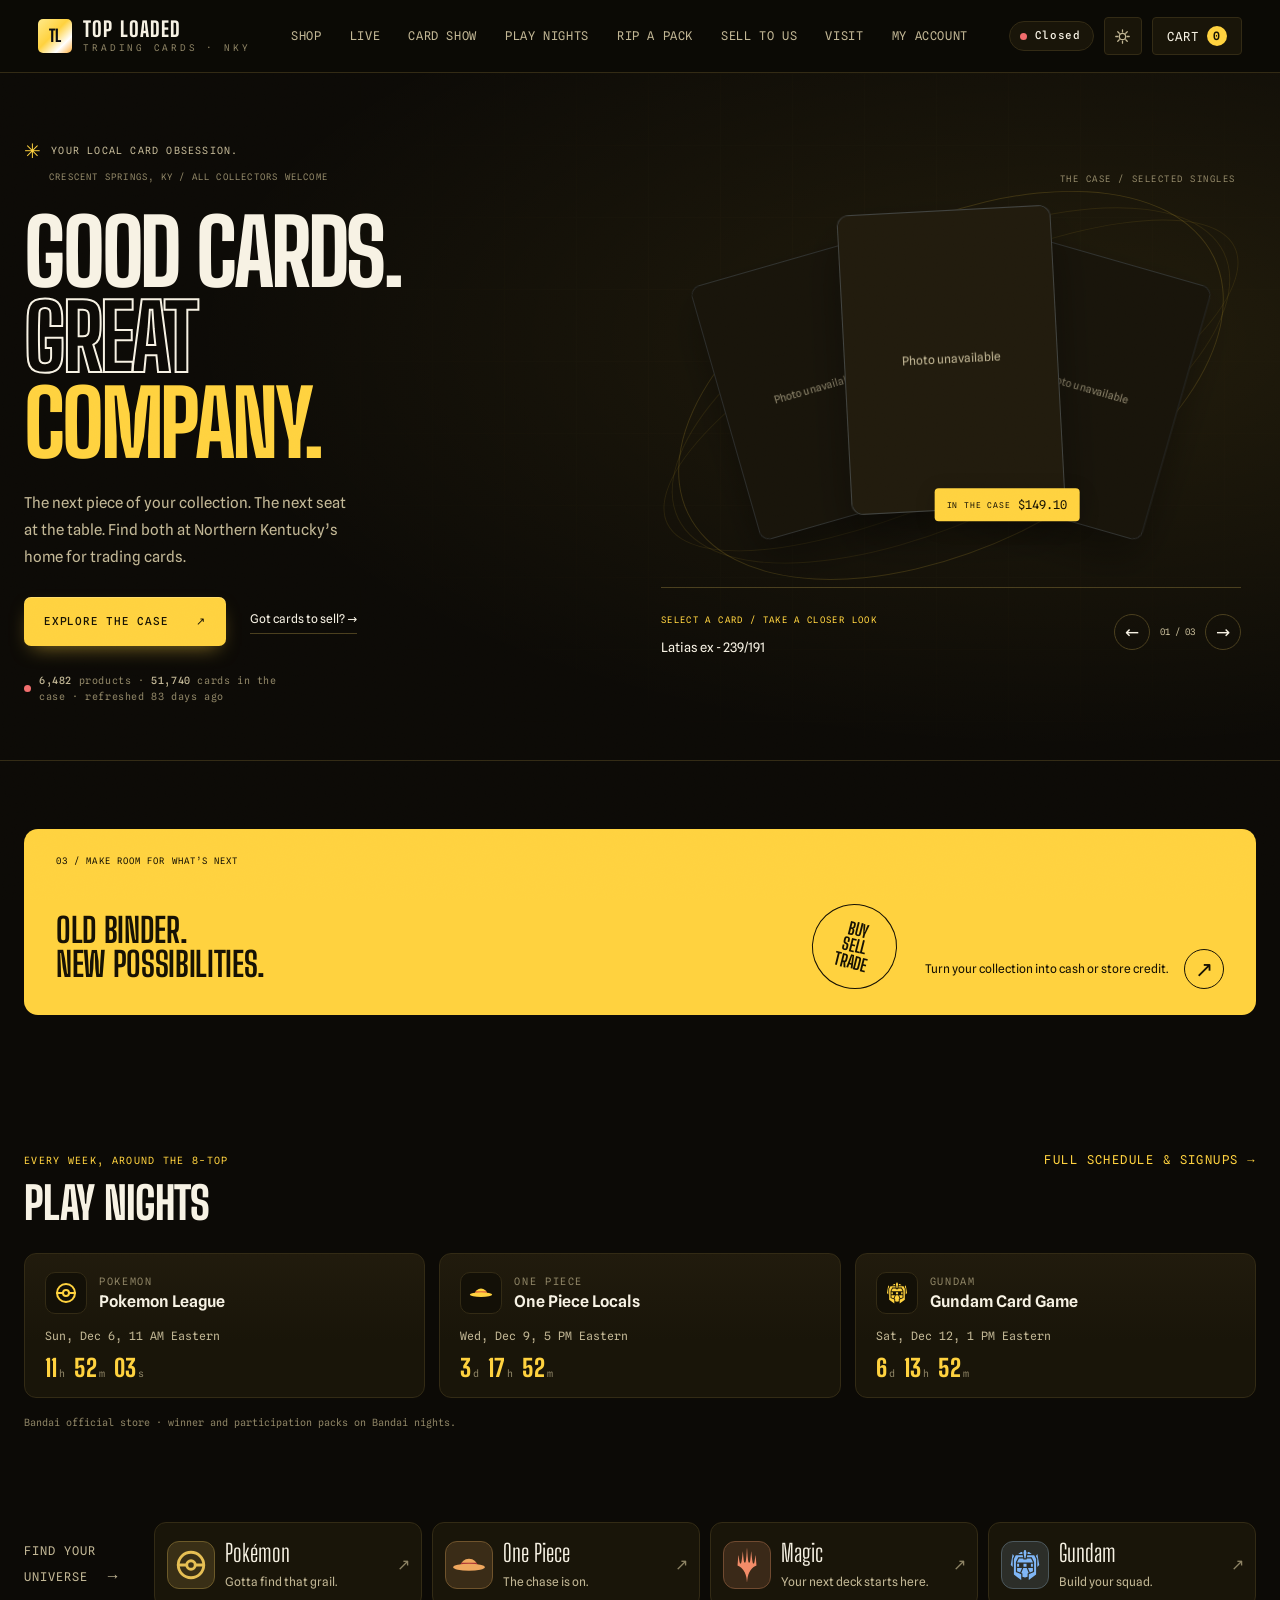
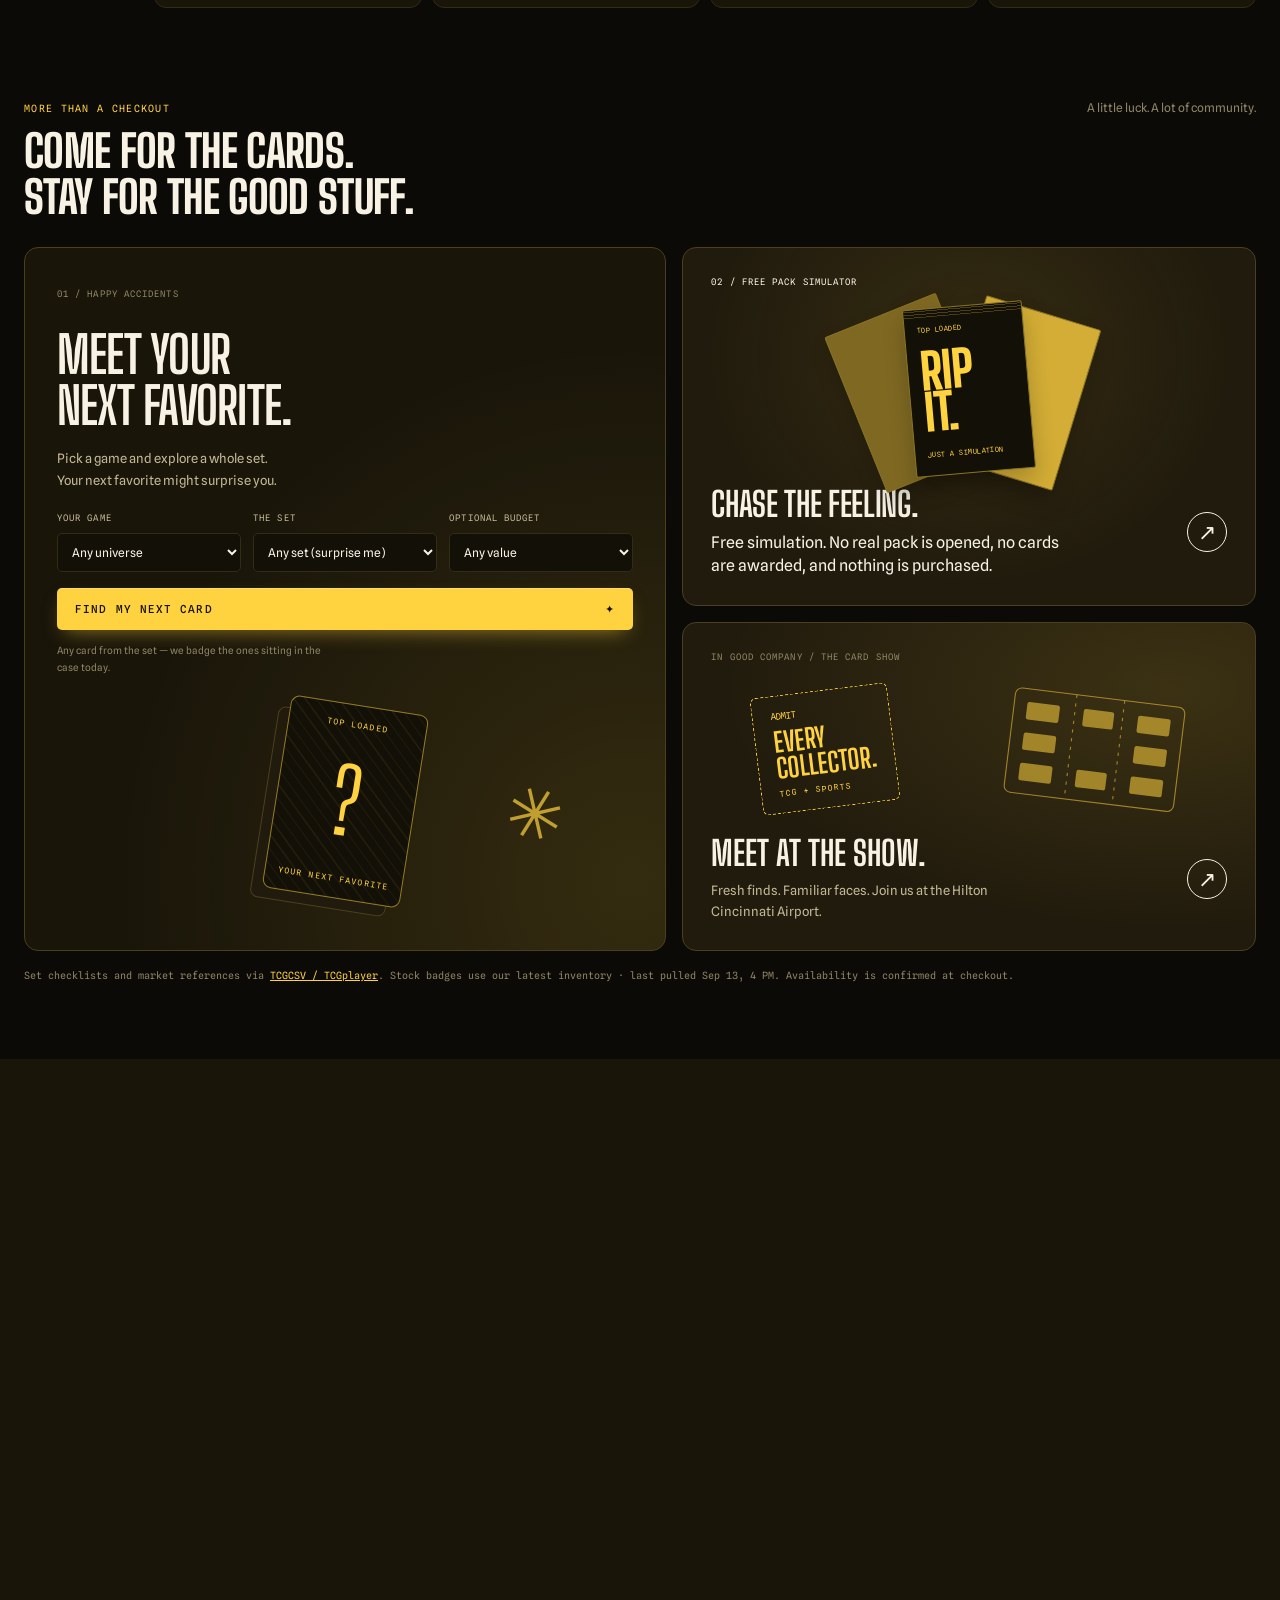
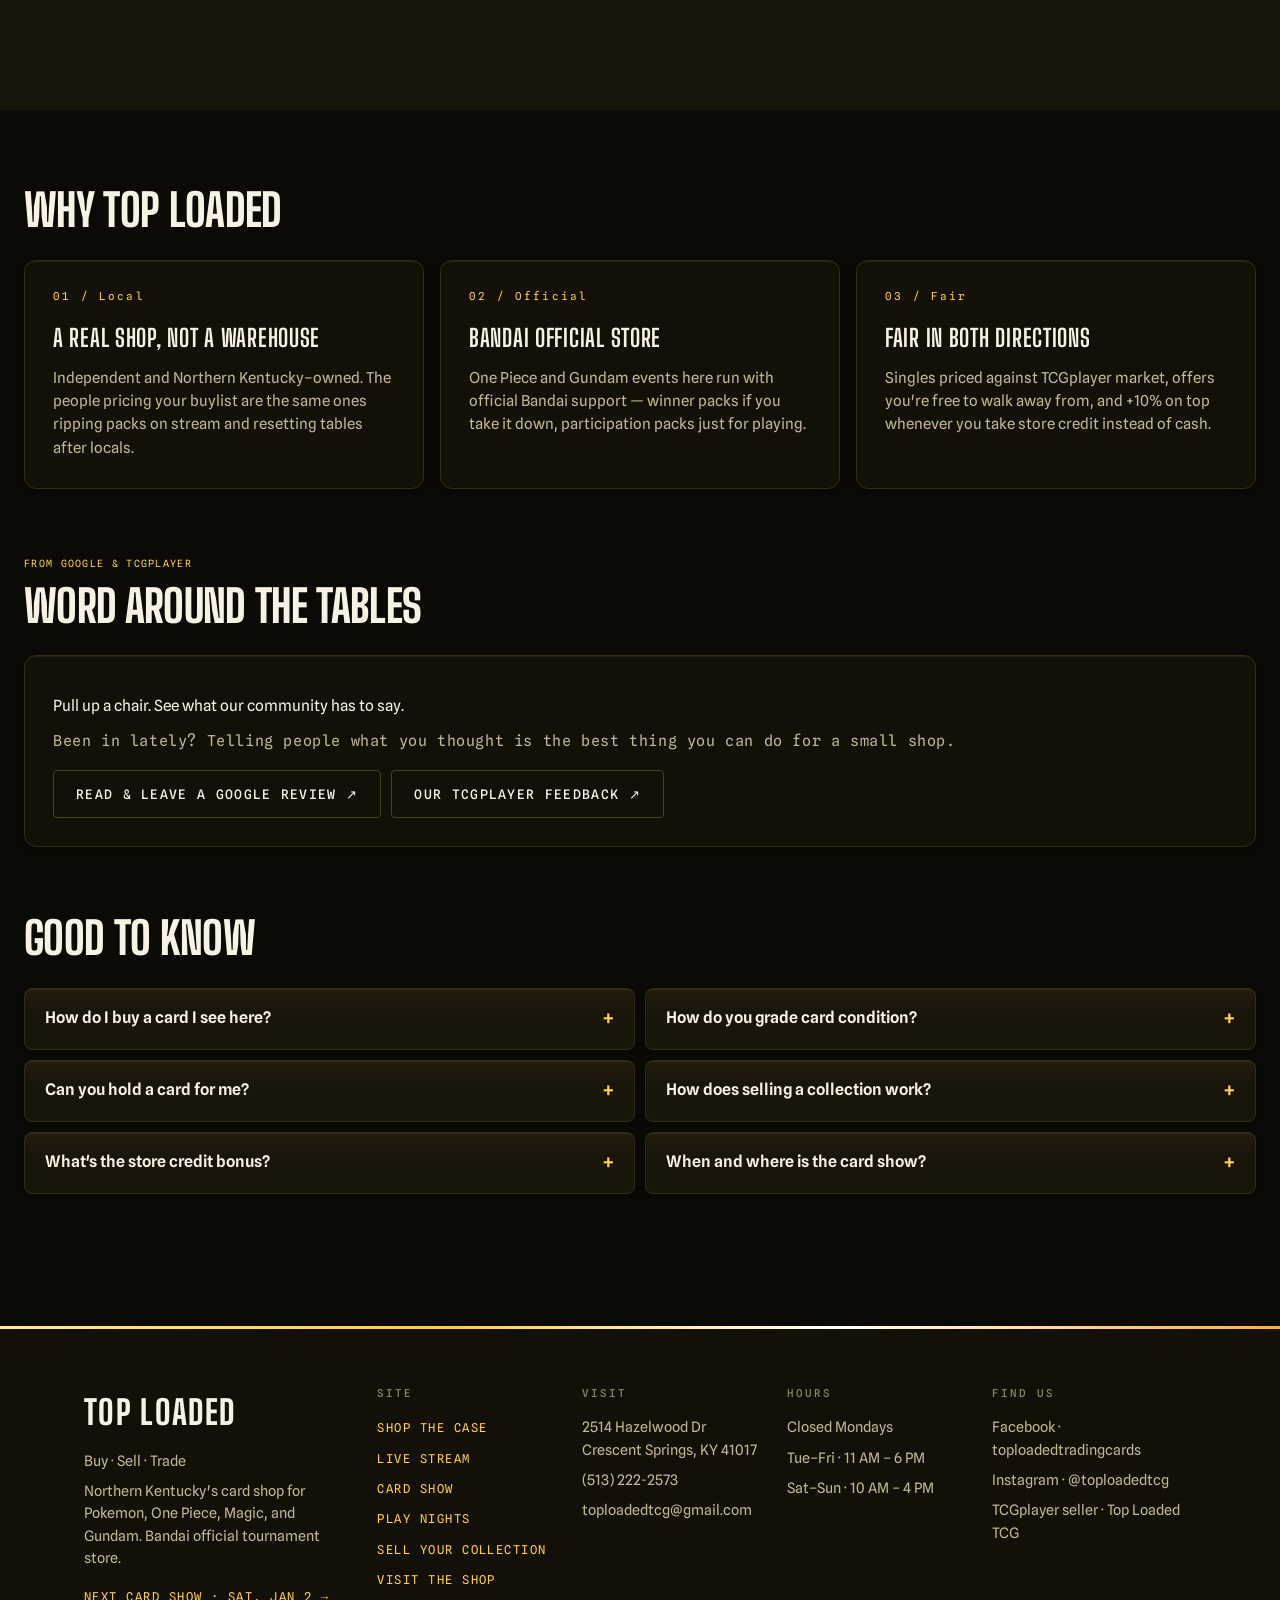
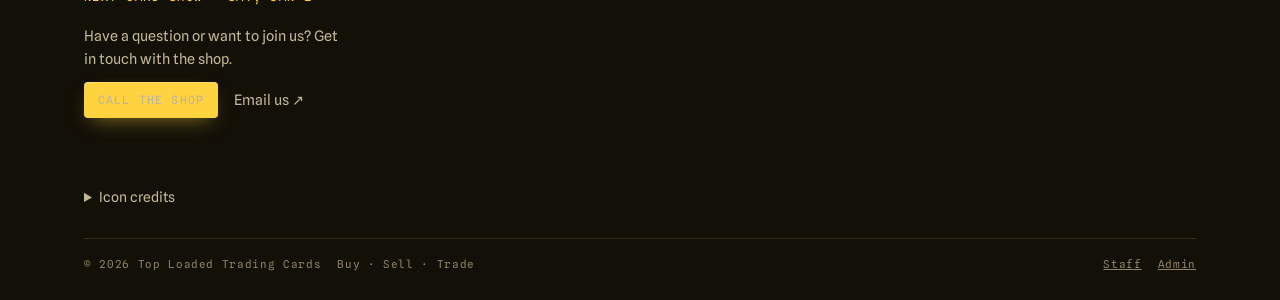
==== index.html @ aa85a03d "Confirm October show, restore Marketfloor tables and add secure buyout inquiries" ====
<!DOCTYPE html>
<html lang="en">
<head>
<title>Top Loaded Trading Cards</title>
<meta charset="utf-8">
<meta name="viewport" content="width=device-width, initial-scale=1">
<!-- Render a public deep link directly, before the bottom-of-page app script loads. -->
<script>(function(){var v=(location.hash.match(/^#\/(shop|live|show|events|buylist|visit|rip|account)(?:\?|$)/)||[])[1];if(v)document.documentElement.setAttribute("data-boot-view",v)})()</script>
<meta name="description" content="Top Loaded Trading Cards — Northern Kentucky's card shop for Pokemon, One Piece, Magic, and Gundam in Crescent Springs, KY. Buy, sell, and trade singles and sealed. Weekly play nights, card-show-style live streams, and a monthly card show at the Hilton on Turfway Rd.">
<meta property="og:type" content="website">
<meta property="og:site_name" content="Top Loaded Trading Cards">
<meta property="og:title" content="Top Loaded Trading Cards — Buy. Sell. Trade.">
<meta property="og:description" content="Pokemon, One Piece, Magic, and Gundam singles and sealed in Crescent Springs, KY. We buy collections — cash on the spot or store credit +10%. Play nights weekly, card show monthly at the Hilton on Turfway Rd, Florence.">
<meta property="og:image" content="https://artofjammin.github.io/TopLoaded/og-image.png">
<meta property="og:url" content="https://artofjammin.github.io/TopLoaded/">
<meta name="twitter:card" content="summary_large_image">
<link rel="icon" type="image/png" href="favicon.png">
<!-- Public runtime API connection may also be supplied by api-config.json. -->
<meta name="tl-api" content="">
<meta name="tl-site-mode" content="production">
<meta name="tl-storage-prefix" content="toploaded-production-">
<meta name="theme-color" media="(prefers-color-scheme: light)" content="#EFF1F4">
<meta name="theme-color" content="#0C0A06">
<script>(function(){var p=document.querySelector('meta[name="tl-storage-prefix"]');window.TL_STORAGE_PREFIX=p?p.content:"tl-";var t="tl";try{var s=localStorage.getItem(window.TL_STORAGE_PREFIX+"theme");if(s==="light"||s==="dark"||s==="tl")t=s}catch(e){}document.documentElement.setAttribute("data-theme",t)})()</script>
<link rel="canonical" href="https://artofjammin.github.io/TopLoaded/">
<link rel="preconnect" href="https://fonts.googleapis.com">
<link rel="preconnect" href="https://fonts.gstatic.com" crossorigin>
<link rel="preconnect" href="https://tcgplayer-cdn.tcgplayer.com">
<link rel="preconnect" href="https://product-images.tcgplayer.com">
<link rel="stylesheet" href="https://fonts.googleapis.com/css2?family=Big+Shoulders+Display:wght@600;700;800&family=Spline+Sans:wght@400;500;600&family=Spline+Sans+Mono:wght@400;500&display=swap">
<script type="application/ld+json">{"@context":"https://schema.org","@type":"Store","name":"Top Loaded Trading Cards","url":"https://artofjammin.github.io/TopLoaded/","telephone":"+15132222573","email":"toploadedtcg@gmail.com","image":"https://artofjammin.github.io/TopLoaded/og-image.png","address":{"@type":"PostalAddress","streetAddress":"2514 Hazelwood Dr","addressLocality":"Crescent Springs","addressRegion":"KY","postalCode":"41017","addressCountry":"US"},"openingHoursSpecification":[{"@type":"OpeningHoursSpecification","dayOfWeek":"Tuesday","opens":"11:00","closes":"18:00"},{"@type":"OpeningHoursSpecification","dayOfWeek":"Wednesday","opens":"11:00","closes":"18:00"},{"@type":"OpeningHoursSpecification","dayOfWeek":"Thursday","opens":"11:00","closes":"18:00"},{"@type":"OpeningHoursSpecification","dayOfWeek":"Friday","opens":"11:00","closes":"18:00"},{"@type":"OpeningHoursSpecification","dayOfWeek":"Saturday","opens":"10:00","closes":"16:00"},{"@type":"OpeningHoursSpecification","dayOfWeek":"Sunday","opens":"10:00","closes":"16:00"}],"sameAs":["https://www.facebook.com/toploadedtradingcards","https://www.instagram.com/toploadedtcg","https://www.tcgplayer.com/sellers/Top-Loaded-TCG/5c356cdf"],"priceRange":"$"}</script>
<style>
/* ============ TOKENS -- dark-first (matte sleeve black), light = grading-slab acrylic ============ */
:root{
  --show-sun:none; --show-moon:none; --show-tl:block; --logo-dark:block; --logo-light:none;
  --bg:#0C0E12; --bg2:#11141A; --surface:#161A22; --surface2:#1C212B;
  --line:#262C38; --line2:#333B4A;
  --ink:#EEF0F4; --ink2:#A6ADBB; --ink3:#8A93A4;
  --accent:#57D9C4; --accent-ink:#08110F; --accent-dim:#2E7A6E;
  --good:#5BD98A; --warn:#E8B44D; --crit:#F26D6D;
  --good-bg:rgba(91,217,138,.12); --warn-bg:rgba(232,180,77,.12); --crit-bg:rgba(242,109,109,.12);
  --foilA:#6EE7F0; --foilB:#9D8CFF; --foilC:#F49AC1; --foilD:#F5D06F;
  --slab:#12151B; --slab-line:#2A3140;
  --pk:#F5C542; --op:#E0563E; --mtg:#C08A3E;
  --shadow:0 18px 50px rgba(0,0,0,.5);
  --top-light:rgba(255,255,255,.06); --edge-shadow:0 2px 8px rgba(0,0,0,.32);
  --grain:.05;
  --disp:'Big Shoulders Display','Big Shoulders',Impact,'Arial Narrow',sans-serif;
  --body:'Spline Sans','Segoe UI',system-ui,sans-serif;
  --mono:'Spline Sans Mono','Cascadia Code',Consolas,monospace;
}
@media (prefers-color-scheme: light){
  :root:not([data-theme="dark"]){
    --show-sun:none; --show-moon:block; --show-tl:none; --logo-dark:none; --logo-light:block;
    --bg:#EFF1F4; --bg2:#F6F7FA; --surface:#FFFFFF; --surface2:#F1F3F6;
    --line:#DBDFE6; --line2:#C6CCD6;
    --ink:#15181E; --ink2:#4E5563; --ink3:#616B7A;
    --accent:#097366; --accent-ink:#FFFFFF; --accent-dim:#7FB8AF;
    --good:#15773F; --warn:#865B0E; --crit:#B8302E;
    --good-bg:rgba(30,155,84,.1); --warn-bg:rgba(169,118,27,.12); --crit-bg:rgba(198,64,62,.1);
    --shadow:0 16px 40px rgba(21,24,30,.14);
    --foilA:#0B8AA0; --foilB:#6650DC; --foilC:#BE3D77; --foilD:#A8790C;
    --top-light:rgba(255,255,255,.9); --edge-shadow:0 1px 3px rgba(21,24,30,.08);
    --grain:.025;
  }
}
:root[data-theme="light"]{
  --show-sun:none; --show-moon:block; --show-tl:none; --logo-dark:none; --logo-light:block;
  --bg:#EFF1F4; --bg2:#F6F7FA; --surface:#FFFFFF; --surface2:#F1F3F6;
  --line:#DBDFE6; --line2:#C6CCD6;
  --ink:#15181E; --ink2:#4E5563; --ink3:#616B7A;
  --accent:#097366; --accent-ink:#FFFFFF; --accent-dim:#7FB8AF;
  --good:#15773F; --warn:#865B0E; --crit:#B8302E;
  --good-bg:rgba(30,155,84,.1); --warn-bg:rgba(169,118,27,.12); --crit-bg:rgba(198,64,62,.1);
  --shadow:0 16px 40px rgba(21,24,30,.14);
  --foilA:#0B8AA0; --foilB:#6650DC; --foilC:#BE3D77; --foilD:#A8790C;
  --top-light:rgba(255,255,255,.9); --edge-shadow:0 1px 3px rgba(21,24,30,.08);
  --grain:.025;
}
/* Top Loaded house theme: graffiti yellow on warm black, from the shop logo.
   Defines every token the light media block does, so it fully overrides it. */
:root[data-theme="tl"]{
  --show-sun:block; --show-moon:none; --show-tl:none; --logo-dark:block; --logo-light:none;
  --bg:#0C0A06; --bg2:#131007; --surface:#191509; --surface2:#211B0D;
  --line:#332B15; --line2:#4A3F1E;
  --ink:#F7F2E4; --ink2:#C2B795; --ink3:#8E8465;
  --accent:#FFD23F; --accent-ink:#171204; --accent-dim:#8A7524;
  --good:#5BD98A; --warn:#E8B44D; --crit:#F26D6D;
  --good-bg:rgba(91,217,138,.12); --warn-bg:rgba(232,180,77,.12); --crit-bg:rgba(242,109,109,.12);
  --shadow:0 18px 50px rgba(0,0,0,.55);
  --foilA:#FFE98A; --foilB:#FFD23F; --foilC:#FFFFFF; --foilD:#FFB03A;
  --slab:#14100A; --slab-line:#332B15;
  --top-light:rgba(255,255,255,.07); --edge-shadow:0 2px 8px rgba(0,0,0,.4);
  --grain:.06;
}

/* ============ BASE ============ */
*{box-sizing:border-box}
html,body{margin:0;padding:0}
body{
  background:var(--bg); color:var(--ink);
  font-family:var(--body); font-size:16px; line-height:1.55;
  -webkit-font-smoothing:antialiased; overflow-x:hidden;
}
body::after{
  content:""; position:fixed; inset:0; z-index:1; pointer-events:none;
  opacity:var(--grain); mix-blend-mode:overlay;
  background-image:url("data:image/svg+xml,%3Csvg xmlns='http://www.w3.org/2000/svg' width='160' height='160'%3E%3Cfilter id='n'%3E%3CfeTurbulence type='fractalNoise' baseFrequency='0.9' numOctaves='2' stitchTiles='stitch'/%3E%3C/filter%3E%3Crect width='160' height='160' filter='url(%23n)'/%3E%3C/svg%3E");
  background-size:160px 160px;
}
h1,h2,h3{margin:0; text-wrap:balance}
p{margin:0}
a{color:var(--accent)}
button{font-family:inherit; color:inherit; cursor:pointer}
:focus-visible{outline:2px solid var(--accent); outline-offset:2px; border-radius:2px}
.wrap{max-width:1160px; margin:0 auto; padding:0 24px}
.mono{font-family:var(--mono)}
.eyebrow{
  font-family:var(--mono); font-size:.72rem; letter-spacing:.18em; text-transform:uppercase;
  color:var(--ink3);
  margin-bottom:20px;
}
.admin-bar .eyebrow{margin-bottom:0}
.demo-tag{
  font-family:var(--mono); font-size:.68rem; letter-spacing:.08em; text-transform:uppercase;
  color:var(--ink3); border:1px solid var(--line); border-radius:3px; padding:1px 5px;
  vertical-align:middle; white-space:nowrap;
}
.skip{
  position:absolute; left:-999px; top:8px; z-index:200; background:var(--accent); color:var(--accent-ink);
  padding:8px 14px; border-radius:4px; font-weight:600; text-decoration:none;
}
.skip:focus{left:8px}

/* ============ HEADER ============ */
.topbar{
  position:sticky; top:0; z-index:60; background:var(--bg);
  border-bottom:1px solid var(--line);
}
@supports ((backdrop-filter: blur(8px)) or (-webkit-backdrop-filter: blur(8px))){
  .topbar{
    background:color-mix(in srgb, var(--bg) 80%, transparent);
    -webkit-backdrop-filter:blur(14px) saturate(1.15);
    backdrop-filter:blur(14px) saturate(1.15);
  }
}
/* scrolled state: shadow fades in (opacity only), logo condenses a touch on desktop */
.topbar::after{
  content:""; position:absolute; inset:0; pointer-events:none; z-index:-1;
  box-shadow:0 10px 30px -18px rgba(0,0,0,.6); opacity:0; transition:opacity .25s ease;
}
html.scrolled .topbar::after{opacity:1}
.topbar .wrap{display:grid; grid-template-columns:auto minmax(0,1fr) auto; align-items:center; gap:clamp(16px,2vw,40px); width:94%; max-width:none; min-height:72px; margin:0 auto; padding:0}
.topbar-row{display:contents}
.header-actions{grid-column:3; grid-row:1; display:flex; align-items:center; gap:10px; flex-shrink:0}
.topbar .brand{grid-column:1; grid-row:1; flex-shrink:0}
.brand{
  display:flex; align-items:center; gap:11px; background:none; border:0; padding:0;
  color:inherit; text-decoration:none;
}
.brand-mark{
  width:34px; height:34px; flex:0 0 auto; border-radius:5px;
  background:linear-gradient(135deg,var(--foilA),var(--foilB) 45%,var(--foilC) 75%,var(--foilD));
  display:grid; place-items:center;
  font-family:var(--disp); font-weight:800; font-size:1.05rem; color:#0C0E12; letter-spacing:.02em;
}
.brand-name{
  font-family:var(--disp); font-weight:800; font-size:1.3rem; letter-spacing:.05em; text-transform:uppercase;
  line-height:1;
}
.brand-name small{display:block; font-family:var(--mono); font-weight:400; font-size:.58rem; letter-spacing:.3em; color:var(--ink3); margin-top:3px}
.mainnav{grid-column:2; grid-row:1; display:flex; align-items:center; justify-content:space-evenly; gap:4px; min-width:0; margin:0; flex-wrap:nowrap}
/* nav items are real links (#/shop …): the router intercepts plain clicks, modified clicks open a new tab */
.mainnav a{
  display:inline-flex; align-items:center; text-decoration:none;
  background:none; border:1px solid transparent; min-height:44px; padding:8px; border-radius:6px; white-space:nowrap;
  font-family:var(--mono); font-size:.75rem; letter-spacing:.05em; text-transform:uppercase; color:var(--ink2);
  transition:transform .12s ease, background .15s ease, color .15s ease, border-color .15s ease;
}
.mainnav a:hover{color:var(--ink); background:var(--surface)}
.mainnav a:active{transform:scale(.94)}
.mainnav [aria-current]{color:var(--accent); background:var(--surface); border-color:var(--line)}
.menu-toggle{display:none; align-items:center; justify-content:center; gap:8px; min-height:44px; padding:0 12px; border:1px solid var(--line); background:var(--surface); border-radius:6px; color:var(--ink); font:11px var(--mono); text-transform:uppercase}
.menu-toggle path{stroke:currentColor; stroke-width:1.6; stroke-linecap:round; transform-origin:center; transition:transform .18s ease,opacity .18s ease}
.menu-toggle[aria-expanded="true"] .menu-line-top{transform:translateY(5px) rotate(45deg); transform-origin:10px 5px}
.menu-toggle[aria-expanded="true"] .menu-line-mid{opacity:0}
.menu-toggle[aria-expanded="true"] .menu-line-bottom{transform:translateY(-5px) rotate(-45deg); transform-origin:10px 15px}
/* one logo <img>; src chosen by theme (00-header.html bootstrap + 15-ticker.js swap) */
.brand-logo{height:50px; width:auto; display:none; transform-origin:left center; transition:transform .25s ease}
html:not(.no-logo) .brand-logo{display:block}
html:not(.no-logo) .brand .brand-mark{display:none}
html:not(.no-logo) .brand .brand-name{display:none}
.foot-logo{height:62px; width:auto; display:none; margin-bottom:10px}
html:not(.no-logo) .foot-logo{display:block}
html:not(.no-logo) .foot-logo.logo-d{display:var(--logo-dark)}
html:not(.no-logo) .foot-logo.logo-l{display:var(--logo-light)}
html:not(.no-logo) .foot-brand{display:none}
@media (max-width:1480px){
  .open-pill .open-sub{display:none}
}

/* live nav dot: static when the shop is not on air, pulses only under html.is-live */
.mainnav .live-dot,.hero-ctas .live-dot{
  animation:none; background:var(--ink3); opacity:.55; width:6px; height:6px;
  transition:background .2s ease, opacity .2s ease;
}
.hero-ctas .live-dot{margin:0 8px 0 0; vertical-align:1px}
html.is-live .mainnav .live-dot,html.is-live .hero-ctas .live-dot{
  background:var(--crit); opacity:1; animation:livepulse 1.6s ease-in-out infinite;
}

/* open / closed status pill */
.open-pill{
  display:inline-flex; align-items:center; gap:8px; flex:0 0 auto;
  padding:6px 12px 6px 10px; min-height:30px; border:1px solid var(--line); border-radius:99px; background:var(--surface);
  font-family:var(--mono); font-size:.68rem; letter-spacing:.06em; color:var(--ink2); white-space:nowrap;
  font-variant-numeric:tabular-nums;
}
.open-pill[hidden]{display:none}
.open-pill b{font-weight:500; color:var(--ink)}
.open-pill .dot{position:relative; width:7px; height:7px}
.open-pill.is-open .dot{background:var(--good)}
.open-pill.is-soon .dot{background:var(--warn)}
.open-pill.is-closed .dot{background:var(--crit)}
.open-pill.is-open .dot::after{
  content:""; position:absolute; inset:-3px; border-radius:50%; border:2px solid var(--good);
  animation:breathe 2.4s ease-in-out infinite;
}
@keyframes breathe{from{transform:scale(.6); opacity:.9}to{transform:scale(1.9); opacity:0}}

.theme-btn{
  width:38px; height:38px; flex:0 0 auto; display:grid; place-items:center;
  background:var(--surface); border:1px solid var(--line); border-radius:4px; color:var(--ink2);
  transition:border-color .15s ease, color .15s ease;
}
.theme-btn:hover{border-color:var(--accent); color:var(--accent)}
.theme-btn .ic-sun{display:var(--show-sun)}
.theme-btn .ic-moon{display:var(--show-moon)}
.theme-btn .ic-tl{
  display:var(--show-tl);
  font-family:var(--disp); font-weight:800; font-size:.82rem; letter-spacing:.02em; line-height:1;
  background:linear-gradient(120deg,var(--foilA),var(--foilB),var(--foilC),var(--foilD));
  -webkit-background-clip:text; background-clip:text; color:transparent;
}
.cart-btn{
  display:flex; align-items:center; gap:8px;
  background:var(--surface); border:1px solid var(--line); border-radius:4px; padding:8px 14px;
  font-family:var(--mono); font-size:.78rem; letter-spacing:.08em; text-transform:uppercase; color:var(--ink);
}
.cart-btn:hover{border-color:var(--accent)}
.cart-count{
  min-width:20px; height:20px; padding:0 5px; border-radius:10px; display:grid; place-items:center;
  background:var(--accent); color:var(--accent-ink); font-weight:600; font-size:.72rem;
}
.scroll-sentinel{position:absolute; top:0; left:0; width:1px; height:1px; pointer-events:none}
main{position:relative}
main:focus{outline:none}

/* Collapse before the seven links can wrap. The disclosure is not a modal: Tab can leave it. */
@media (max-width:1180px){
  .topbar{background:var(--bg); -webkit-backdrop-filter:none; backdrop-filter:none}
  .topbar .wrap{grid-template-columns:auto 1fr; min-height:64px; gap:12px}
  .header-actions{grid-column:2; justify-self:end}
  .menu-toggle{display:inline-flex}
  .mainnav{display:none; position:absolute; top:100%; left:0; right:0; padding:16px 3%; background:var(--bg); border-bottom:1px solid var(--line2); box-shadow:0 18px 28px #0003; max-height:calc(100dvh - 80px); overflow-y:auto; overscroll-behavior:contain}
  .topbar.nav-open .mainnav{display:grid; grid-template-columns:repeat(2,minmax(0,1fr)); gap:8px}
  .mainnav a{padding:12px 16px; min-height:48px; border-color:var(--line)}
  .brand-logo{height:42px}
}
@media (max-width:600px){
  .header-actions{gap:8px}
  .header-actions .open-pill{display:none}
  .brand-logo{height:38px}
  .theme-btn{width:44px; height:44px}
  .cart-btn{padding:8px 10px; min-height:44px}
  .menu-toggle{width:44px; padding:0}
  .menu-toggle span{display:none}
  .topbar.nav-open .mainnav{grid-template-columns:1fr}
}
@media (max-width:360px){.header-actions{gap:5px}.brand-logo{height:34px}.cart-btn{padding:8px}}
@media (pointer:coarse){
  .theme-btn{width:44px; height:44px}
  .cart-btn{min-height:44px}
}
@media (prefers-reduced-motion: reduce){
  .open-pill.is-open .dot::after{animation:none; display:none}
  html.is-live .mainnav .live-dot,html.is-live .hero-ctas .live-dot{animation:none}
  .brand-logo,.topbar::after,.mainnav,.mainnav a,.menu-toggle path{transition:none}
  .mainnav a:active{transform:none}
  html.scrolled .brand-logo{transform:none}
}

/* ============ VIEWS ============ */
.view{display:none}
.view.active{display:block}
html[data-boot-view] .view.active{display:none}
html[data-boot-view="shop"] #view-shop,html[data-boot-view="live"] #view-live,
html[data-boot-view="show"] #view-show,html[data-boot-view="events"] #view-events,
html[data-boot-view="buylist"] #view-buylist,html[data-boot-view="visit"] #view-visit,
html[data-boot-view="rip"] #view-rip,html[data-boot-view="account"] #view-account{display:block}
@keyframes viewIn{from{opacity:0; transform:translateY(12px)}to{opacity:1; transform:none}}
/* fill:backwards, not both — a filled transform (even an identity matrix) makes the
   section a containing block and a stacking context for position:fixed children */
.view.active.route-enter{animation:viewIn .32s cubic-bezier(.2,.7,.2,1) backwards}
.view-head{padding:56px 0 28px}
.view-head h1{
  font-family:var(--disp); font-weight:800; text-transform:uppercase; letter-spacing:.02em;
  font-size:clamp(2.4rem,5.5vw,3.6rem); line-height:.95;
}
.view-head .lede{color:var(--ink2); max-width:56ch; margin-top:14px}
.view-head .eyebrow{display:inline-flex; align-items:center; gap:10px}
.view-head .eyebrow::before{
  content:""; width:26px; height:2px; flex:0 0 auto; border-radius:1px;
  background:linear-gradient(90deg, var(--foilA), var(--foilB), var(--foilC), var(--foilD));
}
/* Animate only the content, not two overlapping copies of the sticky navigation.
   Fallback entry is explicitly assigned by the router; removing html.vt must never restart it. */
#main{view-transition-name:page}
::view-transition-old(root),::view-transition-new(root){animation:none}
::view-transition-old(page){animation:vtOut .18s ease both}
::view-transition-new(page){animation:vtIn .3s cubic-bezier(.2,.7,.2,1) both}
@keyframes vtOut{to{opacity:0; transform:translateY(-6px)}}
@keyframes vtIn{from{opacity:0; transform:translateY(10px)}}

/* ============ HERO ============ */
.hero{position:relative; overflow:hidden; background:var(--bg)}
@keyframes aurora{
  0%,100%{transform:translate3d(-2%,-1.5%,0) rotate(0deg)}
  50%{transform:translate3d(2%,2%,0) rotate(3deg)}
}
.hero::before{
  content:""; position:absolute; inset:-20% -10%; pointer-events:none;
  background:
    radial-gradient(42% 55% at 72% 38%, color-mix(in srgb, var(--foilB) 13%, transparent), transparent 70%),
    radial-gradient(34% 46% at 84% 74%, color-mix(in srgb, var(--foilA) 11%, transparent), transparent 70%),
    radial-gradient(30% 40% at 10% 84%, color-mix(in srgb, var(--foilC) 7%, transparent), transparent 70%);
  animation:aurora 30s ease-in-out infinite;
  /* scroll parallax: 20-hero.js writes --py on .hero while the hero is on screen */
  translate:0 var(--py, 0px);
}
/* aurora only burns compositor time while it is actually visible */
.hero.aurora-off::before,html.page-hidden .hero::before{animation-play-state:paused}
.hero::after{
  content:""; position:absolute; inset:0; pointer-events:none; opacity:.5;
  background:
    linear-gradient(var(--line) 1px, transparent 1px),
    linear-gradient(90deg, var(--line) 1px, transparent 1px);
  background-size:56px 56px;
  -webkit-mask-image:radial-gradient(70% 90% at 70% 40%, rgba(0,0,0,.5), transparent 75%);
  mask-image:radial-gradient(70% 90% at 70% 40%, rgba(0,0,0,.5), transparent 75%);
}
.hero .wrap{
  position:relative; z-index:1;
  display:grid; grid-template-columns:minmax(0,1.15fr) minmax(0,.85fr);
  gap:40px; align-items:center; padding-top:64px; padding-bottom:72px; min-height:70vh;
}
.hero h1{
  font-family:var(--disp); font-weight:800; text-transform:uppercase;
  font-size:clamp(3.4rem,11vw,8.2rem); line-height:.86; letter-spacing:.01em;
}
.hero h1 span{display:block}
.hero h1 .w i{display:inline-block; font-style:normal}
.foil-text{
  background:linear-gradient(100deg,var(--foilA) 5%,var(--foilB) 35%,var(--foilC) 62%,var(--foilD) 92%);
  -webkit-background-clip:text; background-clip:text; color:transparent;
}
@supports (-webkit-text-stroke: 1px black){
  .hero h1 span:nth-child(2){
    color:transparent;
    -webkit-text-stroke:2px var(--ink);
  }
}
.hero .sub{color:var(--ink2); max-width:44ch; margin-top:22px; font-size:1.06rem}
.hero-ctas{display:flex; gap:12px; margin-top:28px; flex-wrap:wrap}
.btn{
  border:0; border-radius:4px; padding:13px 22px;
  background:var(--accent); color:var(--accent-ink);
  font-family:var(--mono); font-size:.82rem; font-weight:500; letter-spacing:.1em; text-transform:uppercase;
  transition:transform .15s ease, filter .15s ease;
}
.btn:hover{filter:brightness(1.08); transform:translateY(-1px)}
.btn-ghost{
  background:transparent; color:var(--ink); border:1px solid var(--line2);
}
/* the same class on a real link (hero CTAs are <a href="#/…" data-go>) */
a.btn{display:inline-flex; align-items:center; justify-content:center; text-decoration:none}
.btn-ghost:hover{border-color:var(--accent); color:var(--accent); filter:none}
.btn{
  box-shadow:inset 0 1px 0 rgba(255,255,255,.22),
             0 8px 20px -8px color-mix(in srgb, var(--accent) 55%, transparent);
}
.btn-ghost{box-shadow:none}
.chip[aria-pressed="true"]{box-shadow:0 4px 12px -4px color-mix(in srgb, var(--accent) 45%, transparent)}
.add:hover:not(:disabled){box-shadow:0 6px 16px -6px color-mix(in srgb, var(--accent) 50%, transparent)}
.sync-pill{
  display:inline-flex; align-items:center; gap:8px; margin-top:30px; max-width:100%;
  font-family:var(--mono); font-size:.72rem; letter-spacing:.06em; color:var(--ink3);
  border:1px solid var(--line); border-radius:99px; padding:6px 14px; background:var(--bg2);
  font-variant-numeric:tabular-nums;
}
.sync-pill b{color:var(--ink2); font-weight:500}
.sync-pill #heroInvTxt{white-space:normal}
.dot{width:7px; height:7px; border-radius:50%; background:var(--good); flex:0 0 auto}
.dot.warn{background:var(--warn)} .dot.crit{background:var(--crit)} .dot.idle{background:var(--ink3)}

/* hero card */
.stage{perspective:1100px; display:grid; place-items:center; min-height:420px; padding-bottom:56px; translate:0 var(--sy, 0px)}
.holo{
  width:min(300px,72vw); aspect-ratio:5/7; border-radius:14px; position:relative;
  transform-style:preserve-3d; transition:transform .2s ease-out;
  box-shadow:var(--shadow);
}
.holo-frame{
  position:absolute; inset:0; border-radius:14px; overflow:hidden;
  background:
    radial-gradient(120% 90% at 50% 30%, #232A38 0%, #12151B 60%, #0B0D11 100%);
  border:1px solid var(--slab-line);
  display:flex; flex-direction:column;
}
.holo-top{
  font-family:var(--disp); font-weight:800; text-transform:uppercase; letter-spacing:.14em;
  font-size:1.05rem; text-align:center; padding:18px 0 10px; color:#EEF0F4;
}
.holo-art{
  flex:1; margin:0 18px; border-radius:8px; position:relative; overflow:hidden;
  border:1px solid #2A3140;
  background:
    repeating-conic-gradient(from 0deg at 50% 58%,
      rgba(110,231,240,.16) 0deg 9deg, rgba(157,140,255,.13) 9deg 18deg,
      rgba(244,154,193,.12) 18deg 27deg, rgba(245,208,111,.14) 27deg 36deg),
    radial-gradient(75% 60% at 50% 58%, #1B2130 0%, #101319 70%);
}
.holo-art::after{
  content:"TL"; position:absolute; inset:0; display:grid; place-items:center;
  font-family:var(--disp); font-weight:800; font-size:4.6rem; letter-spacing:.02em;
  background:linear-gradient(120deg,var(--foilA),var(--foilB) 45%,var(--foilC) 70%,var(--foilD));
  -webkit-background-clip:text; background-clip:text; color:transparent;
}
.holo-bottom{
  font-family:var(--mono); font-size:.58rem; letter-spacing:.22em; text-transform:uppercase;
  text-align:center; padding:14px 0 16px; color:#737B8A;
}
/* sheen position comes from --shx/--shy set on .holo by TL.tilt (inherited) */
.holo .sheen{
  position:absolute; inset:0; border-radius:14px; pointer-events:none; mix-blend-mode:screen; opacity:.55;
  background:linear-gradient(115deg, transparent 30%, rgba(110,231,240,.28) 44%, rgba(244,154,193,.25) 52%, rgba(245,208,111,.22) 58%, transparent 72%);
  background-size:250% 250%; background-position:var(--shx,50%) var(--shy,50%);
}
.stage-caption{
  position:absolute; bottom:14px; left:50%; transform:translateX(-50%);
  font-family:var(--mono); font-size:.62rem; letter-spacing:.2em; text-transform:uppercase; color:var(--ink3);
  white-space:nowrap;
}

/* orchestrated load reveal */
@keyframes rise{from{opacity:0; transform:translateY(26px)}to{opacity:1; transform:none}}
@keyframes cardIn{from{opacity:0; transform:rotateY(-22deg) rotateX(6deg) scale(.94)}to{opacity:1; transform:none}}
.reveal>*{animation:rise .7s cubic-bezier(.2,.7,.2,1) both}
.reveal>*:nth-child(1){animation-delay:.05s}.reveal>*:nth-child(2){animation-delay:.14s}
.reveal>*:nth-child(3){animation-delay:.23s}.reveal>*:nth-child(4){animation-delay:.32s}
.reveal>*:nth-child(5){animation-delay:.41s}
.holo{animation:cardIn .9s .3s cubic-bezier(.2,.7,.2,1) backwards}

/* staggered letter reveal for BUY. SELL. (TRADE. arrives as one foil word) */
@keyframes letterIn{from{opacity:0; transform:translateY(.32em) rotate(3deg)}to{opacity:1; transform:none}}
.reveal .w i{animation:letterIn .55s cubic-bezier(.2,.7,.2,1) both; animation-delay:calc(.16s + var(--i,0) * .05s)}
.reveal .w:nth-child(2) i{animation-delay:calc(.36s + var(--i,0) * .05s)}
.reveal .w i:nth-child(1){--i:0}.reveal .w i:nth-child(2){--i:1}.reveal .w i:nth-child(3){--i:2}
.reveal .w i:nth-child(4){--i:3}.reveal .w i:nth-child(5){--i:4}.reveal .w i:nth-child(6){--i:5}
@keyframes wordIn{from{opacity:0; transform:translateY(.25em) scale(.98)}to{opacity:1; transform:none}}
.reveal h1 .foil-text{animation:wordIn .6s .58s cubic-bezier(.2,.7,.2,1) both, foilGlint 1.2s .7s ease-out both}

/* hero orchestration: foil glint, one-shot sheen pass, caption settle */
@keyframes foilGlint{
  0%{filter:brightness(.6) saturate(.7)}
  55%{filter:brightness(1.35) saturate(1.25)}
  100%{filter:brightness(1) saturate(1)}
}
@keyframes introSheen{
  0%{transform:translateX(-160%) skewX(-16deg); opacity:0}
  15%{opacity:1}
  100%{transform:translateX(340%) skewX(-16deg); opacity:0}
}
.holo-frame::after{
  content:""; position:absolute; top:-12%; bottom:-12%; left:0; width:38%;
  background:linear-gradient(102deg, transparent, rgba(110,231,240,.16) 30%, rgba(255,255,255,.3) 50%, rgba(244,154,193,.15) 68%, transparent);
  mix-blend-mode:screen; pointer-events:none; opacity:0;
  transform:translateX(-160%) skewX(-16deg);
  animation:introSheen 1.05s 1.2s cubic-bezier(.45,.1,.3,1) both;
}
@keyframes captionIn{from{opacity:0; transform:translate(-50%,8px)}to{opacity:1; transform:translate(-50%,0)}}
.stage-caption{animation:captionIn .5s 1.9s ease both}

/* the intro plays once per page load: 20-hero.js adds html.intro-done when it ends */
html.intro-done .reveal>*,html.intro-done .reveal .w i,html.intro-done .reveal h1 .foil-text,
html.intro-done .holo,html.intro-done .holo-frame::after,html.intro-done .stage-caption{animation:none}

@media (max-width:960px){
  .stage{translate:none}
}
@media (prefers-reduced-motion: reduce){
  .hero::before{animation:none; translate:none}
  .stage{translate:none}
  .reveal>*,.reveal .w i,.reveal h1 .foil-text,.holo,.holo-frame::after,.stage-caption{animation:none}
  .holo{transition:none}
}

/* ============ TICKER ============ */
.ticker{
  position:relative; display:flex; align-items:center;
  border-top:1px solid var(--line); border-bottom:1px solid var(--line);
  background:var(--bg2); overflow:hidden; white-space:nowrap; min-height:40px;
}
.ticker[hidden]{display:none}
.ticker-track{display:inline-flex; gap:0; flex:0 0 auto; animation:tick 40s linear infinite; will-change:transform}
.ticker:hover .ticker-track,.ticker:focus-within .ticker-track,.ticker.paused .ticker-track,
html.page-hidden .ticker-track{animation-play-state:paused}
.ticker-track span{
  display:inline-block; padding:10px 26px 10px 0;
  font-family:var(--mono); font-size:.72rem; letter-spacing:.14em; text-transform:uppercase; color:var(--ink2);
}
.ticker-track b{color:var(--accent); font-weight:500}
.ticker-track span::before{content:"\2726"; color:var(--ink3); font-size:.6rem; padding-right:24px}
@keyframes tick{from{transform:translateX(0)}to{transform:translateX(-50%)}}
.ticker-label{
  position:absolute; left:0; top:0; bottom:0; z-index:2;
  display:flex; align-items:center; gap:10px; padding:0 22px 0 24px;
  background:linear-gradient(90deg, var(--bg2) 82%, transparent);
  font-family:var(--mono); font-size:.64rem; letter-spacing:.22em; text-transform:uppercase; color:var(--accent);
  pointer-events:none;
}
.ticker-right{
  position:absolute; right:0; top:0; bottom:0; z-index:2;
  display:flex; align-items:center; gap:10px; padding:0 10px 0 40px;
  background:linear-gradient(270deg, var(--bg2) 60%, transparent);
}
.ticker-right .demo-tag{font-size:.58rem; letter-spacing:.06em}
.ticker-right .demo-tag[hidden]{display:none}
.ticker-pause{
  width:28px; height:28px; display:grid; place-items:center; padding:0;
  background:var(--surface); border:1px solid var(--line); border-radius:4px; color:var(--ink2);
  transition:border-color .15s ease, color .15s ease;
}
.ticker-pause:hover{border-color:var(--accent); color:var(--accent)}
.ticker-pause .ic-play{display:none}
.ticker-pause[aria-pressed="true"] .ic-pause{display:none}
.ticker-pause[aria-pressed="true"] .ic-play{display:block}
/* the visible track is aria-hidden; this list is what assistive tech reads */
.ticker-sr{
  position:absolute; width:1px; height:1px; margin:-1px; padding:0; overflow:hidden;
  clip:rect(0 0 0 0); clip-path:inset(50%); white-space:nowrap; border:0; list-style:none;
}
@media (max-width:640px){
  .ticker-label{padding:0 14px 0 16px; font-size:.58rem}
  .ticker-right{padding-left:28px}
  .ticker-right .demo-tag{display:none}
}
@media (pointer:coarse){
  .ticker-pause{width:36px; height:36px}
}
@media (prefers-reduced-motion: reduce){
  .ticker{overflow-x:auto; scrollbar-width:thin}
  .ticker-track{animation:none; transform:none; will-change:auto; padding-left:150px}
  .ticker-label{background:var(--bg2)}
  .ticker-pause{display:none}
}

/* ============ SECTIONS / CARDS ============ */
.section{padding:64px 0}
.section-head{display:flex; align-items:baseline; justify-content:space-between; gap:16px; margin-bottom:26px; flex-wrap:wrap}
.section-head h2{
  font-family:var(--disp); font-weight:800; text-transform:uppercase; letter-spacing:.02em;
  font-size:clamp(1.8rem,3.4vw,2.5rem); line-height:1;
}
.linklike{
  background:none; border:0; padding:0; color:var(--accent);
  font-family:var(--mono); font-size:.76rem; letter-spacing:.12em; text-transform:uppercase;
}
a.linklike{text-decoration:none}
.linklike:hover{text-decoration:underline}
.panel{background:var(--surface); border:1px solid var(--line); border-radius:8px; position:relative}
.tri{display:grid; grid-template-columns:repeat(3,1fr); gap:16px}
.tri .panel{padding:26px 24px}
.tri h3{font-family:var(--disp); font-weight:700; text-transform:uppercase; font-size:1.5rem; letter-spacing:.03em}
.tri p{color:var(--ink2); margin-top:10px; font-size:.94rem}
.tri .num{
  font-family:var(--mono); font-size:.68rem; letter-spacing:.2em; color:var(--accent); display:block; margin-bottom:14px;
}
.tri .quote{font-size:.96rem; color:var(--ink)}
.tri .quote-who{margin-top:12px}

/* FAQ */
.faq{display:grid; gap:10px; max-width:820px}
.faq details.panel{padding:16px 20px}
.faq summary{cursor:pointer; font-weight:600; list-style:none; display:flex; align-items:center; justify-content:space-between; gap:12px; min-height:28px}
.faq summary::-webkit-details-marker{display:none}
.faq summary::after{content:"+"; font-family:var(--mono); color:var(--accent); font-size:1.1rem; line-height:1; transition:transform .25s ease; flex:0 0 auto}
.faq details[open] summary::after{transform:rotate(45deg)}
.faq details p{color:var(--ink2); margin-top:10px; font-size:.94rem}

/* scroll-in reveals (class added by JS; no-JS and reduced-motion users see content immediately) */
.sr{opacity:0; transform:translateY(18px); transition:opacity .55s cubic-bezier(.2,.7,.2,1), transform .55s cubic-bezier(.2,.7,.2,1); transition-delay:var(--srd,0s)}
.sr.sr-in{opacity:1; transform:none}

/* ---- next up strip (two live countdowns under the ticker) ---- */
.nextup{border-bottom:1px solid var(--line); background:var(--bg)}
.nextup-list{list-style:none; margin:0; padding:0; display:grid; grid-template-columns:1fr 1fr}
.nextup-cell{min-width:0}
.nextup-cell + .nextup-cell{border-left:1px solid var(--line)}
.nextup-cell + .nextup-cell .nextup-btn{padding-left:28px}
.nextup-cell:first-child .nextup-btn{padding-right:28px}
.nextup-cell[hidden]{display:none}
.nextup-btn{
  width:100%; text-align:left; background:none; border:0; padding:18px 0; color:inherit; cursor:pointer; text-decoration:none;
  display:grid; grid-template-columns:minmax(0,1fr) auto; gap:2px 18px; align-items:center; border-radius:4px;
}
.nextup-btn:hover .nextup-name{color:var(--accent)}
.nextup-k{font-family:var(--mono); font-size:.62rem; letter-spacing:.18em; text-transform:uppercase; color:var(--accent)}
.nextup-name{
  font-family:var(--disp); font-weight:700; text-transform:uppercase; font-size:1.3rem; letter-spacing:.03em; line-height:1.05;
  overflow:hidden; text-overflow:ellipsis; white-space:nowrap; transition:color .15s ease;
}
/* date · time · venue may wrap once (two lines, then clamp) so phones keep the venue and the show hours */
.nextup-when{
  font-family:var(--mono); font-size:.7rem; color:var(--ink3); letter-spacing:.04em; line-height:1.35;
  overflow:hidden; display:-webkit-box; -webkit-line-clamp:2; -webkit-box-orient:vertical; overflow-wrap:anywhere;
}
.nextup-cd{
  grid-column:2; grid-row:1/4; font-family:var(--mono); font-size:1.15rem; color:var(--ink);
  font-variant-numeric:tabular-nums; white-space:nowrap; display:flex; align-items:baseline; gap:2px;
}
.nextup-cd b{font-weight:500; display:inline-block; min-width:1.2em; text-align:right}
.nextup-cd small{font-size:.58rem; color:var(--ink3); letter-spacing:.1em; text-transform:uppercase; margin-right:8px}
.nextup-cd small:last-child{margin-right:0}
.nextup-cd .now{color:var(--good); font-size:.74rem; letter-spacing:.14em; text-transform:uppercase}
.nextup-cd:empty{display:none}

/* ---- the wall: two counter-scrolling rows of real cards ---- */
.wall{
  position:relative; padding:56px 0 40px; margin-top:8px; overflow:hidden; background:var(--bg2);
  content-visibility:auto; contain-intrinsic-size:auto 640px;
}
.wall::before,.wall::after{
  content:""; position:absolute; left:0; right:0; height:2px; pointer-events:none;
  background:linear-gradient(90deg, transparent, var(--foilA) 25%, var(--foilC) 60%, var(--foilD) 85%, transparent); opacity:.7;
}
.wall::before{top:0} .wall::after{bottom:0}
.wall-head .section-head{margin-bottom:18px}
/* shop link + the marquee pause/play toggle (WCAG 2.2.2: moving content needs a user-operable stop) */
.wall-tools{display:flex; align-items:center; gap:14px}
.wall-pause{width:32px; height:32px}
@media (pointer:coarse){ .wall-pause{width:44px; height:44px} }
.case-stats{display:flex; flex-wrap:wrap; gap:16px 44px; margin:0 0 6px}
.case-stats > div{min-width:0}
.case-stats dt{font-family:var(--mono); font-size:.64rem; letter-spacing:.16em; text-transform:uppercase; color:var(--ink3)}
.case-stats dd{margin:2px 0 0; font-family:var(--disp); font-weight:800; font-size:2.3rem; line-height:1.05; font-variant-numeric:tabular-nums; letter-spacing:.01em}
.case-stats dd.stat-fresh{font-size:1.25rem; padding-top:.35em; display:flex; align-items:center; gap:8px}
.case-stats .num-up{display:inline-block; min-width:1ch}
.wall-rows{display:grid; gap:14px; margin-top:28px}
.wall-row{
  overflow:hidden; padding:10px 0;
  -webkit-mask-image:linear-gradient(90deg, transparent, #000 7%, #000 93%, transparent);
  mask-image:linear-gradient(90deg, transparent, #000 7%, #000 93%, transparent);
}
.wall-track{display:flex; width:max-content; will-change:transform; animation:wallScroll var(--wall-dur,70s) linear infinite}
.wall-row[data-dir="rev"] .wall-track{animation-direction:reverse}
.wall-set{display:flex; gap:14px; padding-right:14px; flex:0 0 auto}
.wall:not(.in-view) .wall-track,html.page-hidden .wall-track,.wall.paused .wall-track,
.wall-row:hover .wall-track,.wall:focus-within .wall-track{animation-play-state:paused}
@keyframes wallScroll{to{transform:translateX(-50%)}}
.wall-card{
  flex:0 0 auto; width:110px; aspect-ratio:5/7; border-radius:8px; overflow:hidden; position:relative; padding:0;
  border:1px solid var(--slab-line); background:var(--slab); color:#EEF0F4;
  transform:rotate(var(--r,0deg)); transition:transform .25s cubic-bezier(.2,.7,.2,1), box-shadow .25s ease;
  cursor:pointer;
}
.wall-card:nth-child(4n+1){--r:-2deg} .wall-card:nth-child(4n+2){--r:1.4deg}
.wall-card:nth-child(4n+3){--r:-.6deg} .wall-card:nth-child(4n+4){--r:2.2deg}
.wall-card img,.wall-card svg{display:block; width:100%; height:100%; object-fit:cover}
.wall-card .wc-price{
  position:absolute; left:6px; bottom:6px; z-index:2; pointer-events:none;
  font-family:var(--mono); font-size:.6rem; letter-spacing:.04em; padding:2px 6px; border-radius:3px;
  background:rgba(12,14,18,.8); color:#EEF0F4; border:1px solid #2A3140; font-variant-numeric:tabular-nums;
}
.wall-card .wc-sheen{
  position:absolute; inset:0; pointer-events:none; mix-blend-mode:screen; opacity:0;
  background:linear-gradient(115deg, transparent 25%, color-mix(in srgb, var(--foilA) 45%, transparent) 45%, color-mix(in srgb, var(--foilC) 40%, transparent) 55%, transparent 75%);
  background-size:300% 300%; background-position:85% 50%;
  transition:opacity .25s ease, background-position .6s ease;
}
.wall-card:hover,.wall-card:focus-visible{transform:rotate(0deg) translateY(-8px) scale(1.06); z-index:3; box-shadow:var(--shadow)}
.wall-card:hover .wc-sheen,.wall-card:focus-visible .wc-sheen{opacity:.9; background-position:15% 50%}
.wall-card:focus-visible{outline:2px solid var(--accent); outline-offset:2px}
.wall-note{margin:22px 0 0; font-family:var(--mono); font-size:.66rem; letter-spacing:.12em; text-transform:uppercase; color:var(--ink3); text-align:center}
.wall-note .wrap{display:block}

/* ---- rip a pack promo ---- */
.promo-rip{
  width:100%; display:grid; grid-template-columns:auto minmax(0,1fr) auto; gap:24px; align-items:center;
  padding:22px 26px; text-align:left; color:inherit; cursor:pointer; overflow:hidden; font:inherit; text-decoration:none;
}
.promo-rip:hover{border-color:var(--line2)}
.promo-pack{
  position:relative; width:64px; aspect-ratio:5/7; border-radius:7px; flex:0 0 auto;
  background:linear-gradient(150deg,#232A38,#12151B); border:1px solid #2A3140; display:grid; place-items:center;
  transition:transform .35s cubic-bezier(.22,1.18,.36,1);
}
.promo-pack b{
  position:relative; z-index:2; font-family:var(--disp); font-weight:800; font-size:1.3rem;
  background:linear-gradient(120deg,var(--foilA),var(--foilB),var(--foilC),var(--foilD));
  -webkit-background-clip:text; background-clip:text; color:transparent;
}
.promo-tear{
  position:absolute; left:-1px; right:-1px; top:-1px; height:28%; z-index:3;
  background:linear-gradient(150deg,#2E3648,#1A1F2A); border-radius:7px 7px 2px 2px;
  clip-path:polygon(0 0,100% 0,100% 78%,88% 100%,76% 80%,62% 100%,48% 82%,34% 100%,20% 84%,8% 100%,0 80%);
  transform-origin:right top; transition:transform .45s cubic-bezier(.55,.06,.68,.19), opacity .45s ease;
}
.promo-peek{
  position:absolute; left:14%; right:14%; top:12%; height:68%; z-index:1; border-radius:4px;
  background:linear-gradient(160deg,var(--foilA),var(--foilB) 50%,var(--foilC)); opacity:0;
  transform:translateY(22%); transition:transform .45s .12s cubic-bezier(.22,1.18,.36,1), opacity .3s .12s ease;
}
.promo-rip:hover .promo-tear,.promo-rip:focus-visible .promo-tear{transform:translate(10px,-34px) rotate(16deg); opacity:0}
.promo-rip:hover .promo-peek,.promo-rip:focus-visible .promo-peek{transform:translateY(-38%); opacity:1}
.promo-rip:hover .promo-pack,.promo-rip:focus-visible .promo-pack{transform:rotate(-5deg) translateY(-3px)}
.promo-copy{display:grid; gap:4px; min-width:0}
.promo-copy .num{font-family:var(--mono); font-size:.66rem; letter-spacing:.2em; text-transform:uppercase; color:var(--accent)}
.promo-h{font-family:var(--disp); font-weight:800; text-transform:uppercase; font-size:1.7rem; letter-spacing:.03em; line-height:1}
.promo-p{color:var(--ink2); font-size:.94rem}
.promo-cta{
  font-family:var(--mono); font-size:.76rem; letter-spacing:.12em; text-transform:uppercase; color:var(--accent);
  white-space:nowrap; transition:transform .2s ease;
}
.promo-rip:hover .promo-cta{transform:translateX(4px)}

@media (max-width:960px){
  .case-stats dd{font-size:1.9rem}
}
@media (max-width:640px){
  .nextup-list{grid-template-columns:1fr}
  .nextup-cell + .nextup-cell{border-left:0; border-top:1px solid var(--line)}
  .nextup-cell + .nextup-cell .nextup-btn,.nextup-cell:first-child .nextup-btn{padding-left:0; padding-right:0}
  .nextup-btn{padding:14px 0; gap:2px 12px}
  .nextup-cd{font-size:1rem}
  .case-stats{gap:14px 26px}
  .case-stats dd{font-size:1.7rem}
  .case-stats dd.stat-fresh{font-size:1rem}
  .wall{padding:44px 0 32px; contain-intrinsic-size:auto 560px}
  .wall-card{width:92px}
  .promo-rip{grid-template-columns:auto minmax(0,1fr); gap:16px; padding:18px}
  .promo-cta{grid-column:2}
  .promo-h{font-size:1.4rem}
}
@media (prefers-reduced-motion: reduce){
  .sr{opacity:1; transform:none; transition:none}
  .faq summary::after,.wall-card,.wall-card .wc-sheen,.promo-pack,.promo-tear,.promo-peek,.promo-cta,.nextup-name{transition:none}
  .wall-track{animation:none; will-change:auto; width:auto}
  .wall-pause{display:none}
  .wall-row{overflow-x:auto; scroll-snap-type:x mandatory; scrollbar-width:thin; padding:10px 24px; -webkit-mask-image:none; mask-image:none}
  .wall-card{scroll-snap-align:start; transform:none}
  .wall-card:hover,.wall-card:focus-visible{transform:none}
  .promo-rip:hover .promo-tear,.promo-rip:focus-visible .promo-tear{transform:none; opacity:1}
  .promo-rip:hover .promo-peek,.promo-rip:focus-visible .promo-peek{transform:translateY(22%); opacity:0}
  .promo-rip:hover .promo-pack,.promo-rip:focus-visible .promo-pack,.promo-rip:hover .promo-cta{transform:none}
}

/* Inline symbols have no network/font dependency and inherit the control's contrast. */
.game-symbols{position:absolute; width:0; height:0; overflow:hidden; pointer-events:none}
.game-icon{display:inline-block; vertical-align:middle; width:24px; height:24px; flex:0 0 auto; pointer-events:none}
.chip .game-icon{width:20px; height:20px; --game-icon-band:var(--surface)}
.chip[aria-pressed="true"] .game-icon{--game-icon-band:var(--accent)}

/* ============ SHOP ============ */
.sr-only{position:absolute !important; width:1px; height:1px; padding:0; margin:-1px; overflow:hidden; clip:rect(0,0,0,0); white-space:nowrap; border:0}
.shop-tools{display:flex; flex-direction:column; gap:12px; margin-bottom:8px}
.shop-row{display:flex; flex-wrap:wrap; gap:10px 18px; align-items:center}
.shop-row-top{align-items:flex-end}
.shop-search{flex:1 1 260px; min-width:200px}
.search-wrap{position:relative; display:flex}
.search-wrap input{width:100%; padding-right:38px}
.search-clear{
  position:absolute; right:4px; top:50%; transform:translateY(-50%); width:30px; height:30px;
  border:0; background:none; color:var(--ink3); font-size:1.1rem; border-radius:4px;
}
.search-clear:hover{color:var(--ink); background:var(--surface2)}
input[type=search]::-webkit-search-cancel-button{display:none}
.chip-row{display:flex; gap:6px; flex-wrap:wrap; align-items:center}
.chip{
  background:var(--surface); border:1px solid var(--line); border-radius:99px; padding:6px 14px;
  font-family:var(--mono); font-size:.75rem; letter-spacing:.08em; text-transform:uppercase; color:var(--ink2);
  white-space:nowrap;
}
/* counts stay solid colour (no opacity) so they keep AA contrast in every theme */
.chip b{font-weight:400; color:var(--ink2); margin-left:2px; font-variant-numeric:tabular-nums; letter-spacing:0}
.chip:hover{border-color:var(--line2); color:var(--ink)}
.chip[aria-pressed="true"]{background:var(--accent); border-color:var(--accent); color:var(--accent-ink)}
.chip[aria-pressed="true"] b{color:var(--accent-ink)}
.chip[data-empty="1"]{border-style:dashed}
.chip-label{font-family:var(--mono); font-size:.7rem; letter-spacing:.12em; text-transform:uppercase; color:var(--ink3); margin-right:4px}
.chip-wish .heart-ico{color:var(--crit); font-size:.9em; margin-right:2px}
.chip-wish[aria-pressed="true"] .heart-ico{color:var(--accent-ink)}
.sort-wrap{margin-left:auto; display:flex; align-items:center; gap:8px}
.shop-facets{display:flex; flex-direction:column; gap:12px}
.more-filters{display:none; margin-left:auto}
.more-filters span:not(:empty)::before{content:" ("} .more-filters span:not(:empty)::after{content:")"}
.set-wrap{flex-direction:row; align-items:center; gap:8px; min-width:0; max-width:100%}
.set-wrap select{flex:1 1 0; min-width:0; width:100%; max-width:min(320px, 60vw)}
select,input,textarea{
  background:var(--surface); border:1px solid var(--line); border-radius:4px; color:var(--ink);
  font-family:var(--body); font-size:.9rem; padding:9px 12px;
}
select:focus-visible,input:focus-visible,textarea:focus-visible{outline:2px solid var(--accent); outline-offset:1px}
label{font-family:var(--mono); font-size:.7rem; letter-spacing:.12em; text-transform:uppercase; color:var(--ink3)}
.price-range{display:flex; align-items:center; gap:6px; color:var(--ink3)}
.price-range input{width:84px; padding:7px 10px; font-family:var(--mono); font-size:.85rem}
.price-range input::-webkit-outer-spin-button,.price-range input::-webkit-inner-spin-button{-webkit-appearance:none; margin:0}
.price-range input[type=number]{-moz-appearance:textfield; appearance:textfield}
.stock-toggle{display:inline-flex; align-items:center; gap:8px; cursor:pointer; color:var(--ink2); text-transform:none; letter-spacing:.04em; font-size:.75rem; user-select:none}
.stock-toggle input{width:16px; height:16px; margin:0; accent-color:var(--accent); padding:0}
.reset-filters{margin-left:auto}
.freshness{
  display:flex; align-items:center; gap:8px; margin:14px 0 18px; flex-wrap:wrap;
  font-family:var(--mono); font-size:.75rem; letter-spacing:.06em; color:var(--ink3);
}
.freshness .linklike{font-size:.72rem}
.shop-status{font-family:var(--mono); font-size:.75rem; letter-spacing:.06em; color:var(--ink2); margin:0 0 14px; min-height:1.2em}
.shop-status:empty{margin:0; min-height:0}
mark{background:color-mix(in srgb, var(--accent) 28%, transparent); color:inherit; border-radius:2px; padding:0 1px}

/* recently viewed */
.recent-row{margin:0 0 22px; padding:12px 14px; border:1px solid var(--line); border-radius:8px; background:var(--surface)}
.recent-head{display:flex; align-items:center; justify-content:space-between; gap:12px; margin-bottom:8px}
.recent-head .eyebrow{margin:0}
.recent-strip{display:flex; gap:8px; overflow-x:auto; padding-bottom:4px; scrollbar-width:thin; scroll-snap-type:x proximity}
.rv-tile{
  flex:0 0 auto; display:flex; align-items:center; gap:10px; padding:6px 12px 6px 6px; max-width:220px;
  background:var(--surface2); border:1px solid var(--line); border-radius:6px; text-align:left; scroll-snap-align:start;
  transition:border-color .15s ease, transform .15s ease;
}
.rv-tile:hover{border-color:var(--accent); transform:translateY(-1px)}
.rv-thumb{width:34px; aspect-ratio:5/7; border-radius:3px; overflow:hidden; background:var(--slab); flex:0 0 auto}
.rv-thumb img,.rv-thumb svg{display:block; width:100%; height:100%; object-fit:cover}
.rv-meta{display:flex; flex-direction:column; min-width:0}
.rv-meta b{font-size:.78rem; font-weight:600; white-space:nowrap; overflow:hidden; text-overflow:ellipsis}
.rv-meta span{font-family:var(--mono); font-size:.72rem; color:var(--ink3)}

/* grid + cards */
.grid{display:grid; grid-template-columns:repeat(4,1fr); gap:16px}
.grid .prod{content-visibility:auto; contain-intrinsic-size:auto 420px}
.prod{
  position:relative; isolation:isolate;
  background:var(--surface); border:1px solid var(--line); border-radius:8px; overflow:hidden;
  display:flex; flex-direction:column;
  transition:transform .18s ease, border-color .18s ease;
}
.prod::before{
  content:""; position:absolute; inset:0; border-radius:inherit; z-index:-1; pointer-events:none;
  box-shadow:var(--shadow); opacity:0; transition:opacity .18s ease;
}
.prod:hover{transform:translateY(-3px); border-color:var(--line2)}
.prod:hover::before{opacity:1}
.prod:focus-visible{outline:2px solid var(--accent); outline-offset:2px}
.prod::after{
  content:""; position:absolute; top:0; left:8%; right:8%; height:2px; pointer-events:none;
  background:linear-gradient(90deg, transparent, var(--foilA) 30%, var(--foilC) 70%, transparent);
  opacity:0; transition:opacity .18s ease;
}
.prod:hover::after{opacity:.9}
.thumb{
  position:relative; display:grid; place-items:center; cursor:pointer;
  padding:20px 0 16px; border-bottom:1px solid var(--line);
  background:radial-gradient(120% 90% at 50% 18%, color-mix(in srgb, var(--accent) 8%, var(--slab)), var(--slab) 62%);
  perspective:700px;
}
.flip{position:relative; width:150px; aspect-ratio:5/7; transform-style:preserve-3d; transition:transform .55s cubic-bezier(.4,0,.2,1)}
.prod.is-flipped .flip{transform:rotateY(180deg)}
.prod.is-flipped .holo-hover{animation:none; opacity:0}
.prod.is-flipped .qv-hint{display:none}
.tilt{
  position:absolute; inset:0; transform-style:preserve-3d;
  transform:translateY(var(--lift,0px)) rotateX(var(--ry,0deg)) rotateY(var(--rx,0deg));
  transition:transform .45s cubic-bezier(.2,.7,.2,1);
}
.prod:hover{--lift:-4px}
.prod.tilting .tilt{transition:transform .12s linear; will-change:transform}
.mini{
  position:absolute; inset:0; border-radius:8px; overflow:hidden;
  border:1px solid var(--slab-line); background:#12151B;
  backface-visibility:hidden; -webkit-backface-visibility:hidden;
}
.mini.back{transform:rotateY(180deg); background:linear-gradient(170deg,#1C2130,#0F1218 70%)}
.mini svg{display:block; width:100%; height:100%}
.mini img.card-img{display:block; width:100%; height:100%; object-fit:cover; opacity:1; transition:opacity .3s ease}
.mini img.card-img.ok{opacity:1}
.mini .holo-hover{
  position:absolute; inset:0; mix-blend-mode:screen; opacity:0; transition:opacity .25s ease, background-position .5s ease; pointer-events:none;
  background:linear-gradient(115deg, transparent 25%, rgba(110,231,240,.4) 45%, rgba(244,154,193,.35) 55%, transparent 75%);
  background-size:300% 300%; background-position:80% 50%;
}
@keyframes foilSweep{
  0%{background-position:95% 50%; opacity:0}
  35%{opacity:.95}
  100%{background-position:12% 50%; opacity:.7}
}
.prod:hover .holo-hover,.prod:focus-within .holo-hover{animation:foilSweep .7s cubic-bezier(.3,.6,.2,1) both}
@media (hover:hover) and (pointer:fine){
  .prod.tilting .holo-hover{
    animation:none;
    background:
      radial-gradient(farthest-corner circle at var(--mx,50%) var(--my,50%), rgba(255,255,255,.5), transparent 45%),
      repeating-linear-gradient(115deg, var(--foilA) 0 8%, var(--foilB) 8% 16%, var(--foilC) 16% 24%, var(--foilD) 24% 32%, var(--foilA) 32% 40%);
    background-size:100% 100%, 220% 220%;
    background-position:0 0, calc(100% - var(--mx,50%)) calc(100% - var(--my,50%));
    mix-blend-mode:color-dodge; opacity:calc(.18 + var(--hyp,0) * .42); transition:opacity .2s ease;
  }
}
.back-body{
  position:absolute; inset:0; display:flex; flex-direction:column; gap:4px; padding:14px 12px;
  font-family:var(--mono); font-size:.66rem; letter-spacing:.04em; color:#A6ADBB; line-height:1.35; overflow:hidden;
}
.back-body::before{content:""; height:2px; margin:-4px 0 6px; background:linear-gradient(90deg,var(--foilA),var(--foilB),var(--foilC),var(--foilD)); border-radius:1px}
.back-body .back-k{color:#7E8798; letter-spacing:.18em; text-transform:uppercase; font-size:.6rem}
.back-body b{color:#EEF0F4; font-family:var(--body); font-size:.8rem; font-weight:600; letter-spacing:0; line-height:1.25}
.back-qv{
  margin-top:auto; align-self:flex-start; border:1px solid #3A4152; background:rgba(255,255,255,.06); color:#EEF0F4; border-radius:4px;
  padding:6px 10px; font-family:var(--mono); font-size:.62rem; letter-spacing:.12em; text-transform:uppercase; min-height:30px;
}
.back-qv:hover{border-color:var(--accent); color:var(--accent)}
.back-qv:focus-visible{outline:2px solid var(--accent); outline-offset:2px}
/* flip button: the only keyboard route to the back face (aria-expanded mirrors .is-flipped) */
.flip-btn{
  position:absolute; bottom:8px; right:8px; width:34px; height:34px; border-radius:50%; padding:0; z-index:2;
  border:1px solid var(--line2); background:color-mix(in srgb, var(--surface) 82%, transparent); color:var(--ink2);
  display:grid; place-items:center; cursor:pointer;
  transition:color .15s ease, border-color .15s ease, transform .15s ease;
}
.flip-btn svg{width:16px; height:16px; fill:none; stroke:currentColor; stroke-width:1.8; stroke-linecap:round; stroke-linejoin:round; transition:transform .55s cubic-bezier(.4,0,.2,1)}
.flip-btn:hover,.flip-btn[aria-expanded="true"]{color:var(--accent); border-color:var(--accent)}
.flip-btn[aria-expanded="true"] svg{transform:rotate(180deg)}
.cond{
  position:absolute; top:10px; right:10px; pointer-events:none;
  font-family:var(--mono); font-size:.75rem; letter-spacing:.08em;
  background:rgba(12,14,18,.78); color:#EEF0F4; border:1px solid #2A3140;
  padding:2px 7px; border-radius:3px;
}
.heart{
  position:absolute; top:8px; left:8px; width:34px; height:34px; border-radius:50%; padding:0;
  border:1px solid var(--line2); background:color-mix(in srgb, var(--surface) 82%, transparent); color:var(--ink2);
  display:grid; place-items:center; cursor:pointer;
  transition:color .15s ease, border-color .15s ease, transform .15s ease;
}
.heart svg{width:16px; height:16px; fill:none; stroke:currentColor; stroke-width:1.8; transition:fill .15s ease}
.heart:hover{color:var(--crit); border-color:var(--crit)}
.heart[aria-pressed="true"]{color:var(--crit); border-color:var(--crit)}
.heart[aria-pressed="true"] svg{fill:currentColor}
@keyframes heartPop{0%{transform:scale(1)}35%{transform:scale(1.45)}70%{transform:scale(.9)}100%{transform:scale(1)}}
.heart.pop svg{animation:heartPop .45s cubic-bezier(.3,.7,.3,1)}
.qv-hint{
  position:absolute; bottom:8px; left:50%; transform:translate(-50%, 6px); pointer-events:none;
  font-family:var(--mono); font-size:.66rem; letter-spacing:.16em; text-transform:uppercase;
  color:var(--accent-ink); background:var(--accent); padding:3px 9px; border-radius:99px;
  opacity:0; transition:opacity .18s ease, transform .18s ease;
}
.prod:hover .qv-hint,.prod:focus-visible .qv-hint{opacity:1; transform:translate(-50%, 0)}
.p-meta{padding:14px 16px 16px; display:flex; flex-direction:column; gap:4px; flex:1}
.p-meta h3{font-size:.98rem; font-weight:600; line-height:1.3; cursor:pointer}
.p-meta h3:hover{color:var(--accent)}
.p-set{font-family:var(--mono); font-size:.75rem; letter-spacing:.04em; color:var(--ink3)}
.p-rarity{display:inline-block; margin-left:6px; padding:0 5px; border:1px solid var(--line); border-radius:3px; color:var(--ink2); font-size:.7rem}
.mkt{font-family:var(--mono); font-size:.7rem; letter-spacing:.04em; color:var(--ink3); display:inline-flex; align-items:center; gap:6px; margin-top:2px}
.mkt::before{content:""; width:6px; height:6px; border-radius:50%; background:var(--ink3); flex:0 0 auto}
.mkt.under{color:var(--good)} .mkt.under::before{background:var(--good)}
.mkt.over{color:var(--ink3)} .mkt.over::before{background:var(--warn)}
.p-row{display:flex; align-items:baseline; justify-content:space-between; margin-top:auto; padding-top:10px; border-top:1px dashed var(--line); gap:8px}
.price{font-family:var(--mono); font-size:1.08rem; font-weight:500; font-variant-numeric:tabular-nums}
.stock{font-family:var(--mono); font-size:.75rem; color:var(--ink3); white-space:nowrap}
.stock.low{color:var(--warn)}
.stock.out{color:var(--crit)}
.stock.low.last::before{content:""; display:inline-block; width:5px; height:5px; border-radius:50%; background:var(--warn); margin-right:5px; vertical-align:middle}
.p-actions{display:flex; flex-direction:column; gap:6px}
a.add{display:block; text-align:center; text-decoration:none; box-sizing:border-box; color:var(--ink)}
.add{
  margin-top:12px; border:1px solid var(--line2); background:none; border-radius:4px; padding:9px 0;
  font-family:var(--mono); font-size:.75rem; letter-spacing:.12em; text-transform:uppercase; color:var(--ink);
  transition:background .15s ease,color .15s ease,border-color .15s ease;
}
.p-actions .add{margin-top:8px}
.add:hover:not(:disabled){background:var(--accent); border-color:var(--accent); color:var(--accent-ink)}
.add:disabled{opacity:.4; cursor:not-allowed}
.add.notify{border-style:dashed}
.tcg-link{
  align-self:center; font-family:var(--mono); font-size:.72rem; letter-spacing:.08em; text-transform:uppercase;
  color:var(--ink3); text-decoration:none; padding:2px 4px;
}
.tcg-link:hover{color:var(--accent); text-decoration:underline}
/* sold out */
.prod.out .mini.front{filter:grayscale(.75) saturate(.6)}
.prod.out .thumb::after{
  content:"Sold"; position:absolute; left:50%; top:50%; transform:translate(-50%,-50%) rotate(-12deg); pointer-events:none;
  font-family:var(--disp); font-weight:800; font-size:1.6rem; letter-spacing:.06em; text-transform:uppercase;
  color:var(--crit); border:3px solid currentColor; padding:0 10px; border-radius:4px; opacity:.9;
}
/* skeletons */
.prod.skel{pointer-events:none}
.prod.skel .thumb{cursor:default}
.prod.skel .mini{position:relative; width:150px; aspect-ratio:5/7; background:var(--surface2); border-color:var(--line); overflow:hidden}
.prod.skel .mini::after{
  content:""; position:absolute; inset:0;
  background:linear-gradient(100deg, transparent 30%, var(--top-light) 50%, transparent 70%);
  transform:translateX(-100%); animation:shimmer 1.4s linear infinite;
}
@keyframes shimmer{to{transform:translateX(100%)}}
.sk-line{display:block; height:12px; border-radius:3px; background:var(--surface2); width:85%}
.sk-line.short{width:55%; height:10px}
.sk-line.price{width:35%; height:16px; margin-top:auto}
.sk-line.btn{width:100%; height:32px; margin-top:10px; border-radius:4px}
/* card entrance */
@keyframes cardSettle{from{opacity:0; transform:translateY(14px) scale(.985)}}
.grid .prod:not(.skel){animation:cardSettle .45s cubic-bezier(.2,.7,.2,1) backwards; animation-delay:calc(var(--i,0) * 35ms)}
/* load more */
.shop-more{margin-top:18px; display:flex; flex-direction:column; align-items:stretch}
.load-more{margin:0; padding:13px 0}
.shop-sentinel{height:1px}
html.qv-open,html.qv-open body{overflow:hidden}

@media (max-width:960px){
  .set-wrap select{max-width:min(260px, 52vw)}
}
@media (max-width:640px){
  .shop-row-top{flex-direction:column; align-items:stretch}
  .shop-search{flex:0 0 auto; min-width:0}
  .more-filters{display:inline-block}
  .shop-facets{display:none}
  .shop-tools.facets-open .shop-facets{display:flex}
  .sort-wrap{margin-left:0}
  .sort-wrap select{flex:1}
  .set-wrap{flex:1 1 100%}
  .set-wrap select{max-width:100%}
  .reset-filters{margin-left:0}
  .price-range input{width:72px}
  .rv-tile{max-width:180px}
}
@media (pointer:coarse){
  .heart,.flip-btn{width:44px; height:44px}
  .heart svg,.flip-btn svg{width:20px; height:20px}
  .back-qv{min-height:44px; padding:10px 14px}
  .search-clear{width:38px; height:38px}
  .prod.tilting .tilt{transition:transform .45s cubic-bezier(.2,.7,.2,1)}
  .qv-hint{display:none}
}
@media (prefers-reduced-motion: reduce){
  .prod,.prod::before,.prod::after,.tilt,.flip,.flip-btn,.flip-btn svg,.mini img.card-img,.heart,.qv-hint,.rv-tile{transition:none}
  .prod:hover{transform:none; --lift:0px}
  .prod.tilting .tilt{transform:none}
  .prod:hover .holo-hover,.prod:focus-within .holo-hover,.prod.tilting .holo-hover{animation:none; opacity:.55}
  .grid .prod:not(.skel){animation:none}
  .prod.skel .mini::after{animation:none; transform:none; opacity:.6}
  .heart.pop svg{animation:none}
  .mini img.card-img{opacity:1}
}

/* ============ QUICK VIEW ============ */
.listing-check{margin:12px 0;padding:12px 14px;border:1px solid var(--line);border-left:3px solid var(--accent);border-radius:8px;background:var(--surface);color:var(--ink2)}
.listing-check[hidden]{display:none}
.listing-check p{margin:0 0 6px;font-size:.85rem;font-weight:600;line-height:1.5}
.listing-check small{display:block;line-height:1.55;font-size:.75rem}
.listing-check button{display:block;margin-top:8px;min-height:36px;color:var(--accent);text-align:left}
.listing-check button[hidden]{display:none}
.listing-check button:disabled{color:var(--ink2);cursor:wait}
@media(pointer:coarse){.listing-check button{min-height:44px}}
.qv{
  position:fixed; z-index:110; top:50%; left:50%; transform:translate(-50%,-50%);
  width:min(980px, calc(100vw - 32px)); max-height:calc(100vh - 32px); max-height:calc(100dvh - 32px);
  overflow-y:auto; overflow-x:hidden; overscroll-behavior:contain;
  background:var(--bg2); border:1px solid var(--line); border-radius:12px; box-shadow:var(--shadow);
  display:grid; grid-template-columns:minmax(0, 42%) minmax(0, 1fr); gap:0;
  scrollbar-width:thin; scrollbar-color:var(--line2) transparent;
}
.qv[hidden]{display:none}
@keyframes qvIn{from{opacity:0; transform:translate(-50%,-50%) translateY(14px) scale(.985)}}
.qv:not([hidden]){animation:qvIn .3s cubic-bezier(.2,.7,.2,1) both}
.qv-close{
  position:absolute; top:12px; right:12px; z-index:3; width:38px; height:38px; border-radius:50%;
  border:1px solid var(--line); background:var(--surface); color:var(--ink2); font-size:1.3rem; line-height:1;
}
.qv-close:hover{border-color:var(--accent); color:var(--accent)}
.qv-nav{
  position:absolute; top:50%; transform:translateY(-50%); z-index:3; width:40px; height:56px;
  border:1px solid var(--line); background:color-mix(in srgb, var(--surface) 88%, transparent); color:var(--ink2);
  font-size:1.8rem; line-height:1; border-radius:6px; padding:0 0 4px;
  transition:color .15s ease, border-color .15s ease;
}
.qv-nav:hover{color:var(--accent); border-color:var(--accent)}
.qv-nav[hidden]{display:none}
.qv-prev{left:10px} .qv-next{right:10px}
.qv-media{
  position:relative; display:flex; flex-direction:column; align-items:center; justify-content:center; gap:14px;
  padding:44px 28px 28px; border-right:1px solid var(--line);
  background:radial-gradient(120% 90% at 50% 20%, color-mix(in srgb, var(--accent) 9%, var(--slab)), var(--slab) 66%);
}
.qv-stage{perspective:1100px; width:min(300px, 100%)}
.qv-card{
  display:block; width:100%; aspect-ratio:5/7; border:0; padding:0; background:none; border-radius:14px; position:relative; cursor:pointer;
  transform-style:preserve-3d;
  transform:rotateX(var(--ry,0deg)) rotateY(var(--rx,0deg));
  transition:transform .45s cubic-bezier(.2,.7,.2,1);
  box-shadow:var(--shadow);
}
.qv-card.tilting{transition:transform .1s linear; will-change:transform}
.qv-card:focus-visible{outline:2px solid var(--accent); outline-offset:6px}
.qv-flip{position:absolute; inset:0; transform-style:preserve-3d; transition:transform .55s cubic-bezier(.4,0,.2,1); border-radius:14px}
.qv-flip.flipped{transform:rotateY(180deg)}
.qv-face{
  position:absolute; inset:0; border-radius:14px; overflow:hidden; background:#12151B; border:1px solid var(--slab-line);
  backface-visibility:hidden; -webkit-backface-visibility:hidden;
}
.qv-back{transform:rotateY(180deg)}
.qv-face img,.qv-face svg{display:block; width:100%; height:100%; object-fit:cover}
.qv-face img.card-img{opacity:1; transition:opacity .35s ease}
.qv-face img.card-img.ok{opacity:1}
.qv-sheen{
  position:absolute; inset:0; border-radius:14px; pointer-events:none; mix-blend-mode:screen; opacity:0; transition:opacity .25s ease;
  background:radial-gradient(farthest-corner circle at var(--mx,50%) var(--my,50%), rgba(255,255,255,.34), transparent 48%);
}
.qv-card.tilting .qv-sheen{opacity:1}
.qv-hint{font-family:var(--mono); font-size:.7rem; letter-spacing:.18em; text-transform:uppercase; color:var(--ink3); margin:0}
.qv-info{padding:44px 32px 28px; display:flex; flex-direction:column; gap:12px; min-width:0}
.qv-info .eyebrow{margin-bottom:0}
.qv-name{
  font-family:var(--disp); font-weight:800; text-transform:uppercase; letter-spacing:.02em;
  font-size:clamp(1.6rem, 3vw, 2.2rem); line-height:1; outline:none; overflow-wrap:anywhere;
}
.qv-price-row{display:flex; align-items:baseline; gap:12px; flex-wrap:wrap}
.qv-price{font-size:1.6rem}
.qv-cond{font-family:var(--mono); font-size:.75rem; letter-spacing:.08em; color:var(--ink2); border:1px solid var(--line); border-radius:3px; padding:2px 7px}
.qv-price-row .mkt{flex-basis:100%}
.qv-stock{font-family:var(--mono); font-size:.75rem; color:var(--ink3); display:flex; gap:10px; align-items:center; flex-wrap:wrap}
.qv-stock .stock{font-size:.78rem}
.qv-stock-note{color:var(--ink3)}
/* not .table-wrap on purpose: the admin table rule (min-width:720px) must not leak into the dialog */
.qv-table-wrap{overflow-x:auto; border:1px solid var(--line); border-radius:6px; max-height:180px; overflow-y:auto; background:var(--surface); scrollbar-width:thin; scrollbar-color:var(--line2) transparent}
.qv-table-wrap .qv-table{width:100%; min-width:0; border-collapse:collapse; font-size:.86rem; table-layout:auto}
.qv-table th{
  text-align:left; font-family:var(--mono); font-size:.7rem; letter-spacing:.12em; text-transform:uppercase; color:var(--ink3);
  font-weight:400; padding:8px 12px; border-bottom:1px solid var(--line); background:var(--surface); position:sticky; top:0;
}
.qv-table td{padding:8px 12px; border-bottom:1px solid var(--line); vertical-align:middle}
.qv-table tr:last-child td{border-bottom:0}
.qv-table td.num,.qv-table th:nth-child(n+3){text-align:right; font-family:var(--mono); font-variant-numeric:tabular-nums}
.qv-cond-long{color:var(--ink3); font-size:.72rem; margin-left:4px}
.qv-buy{display:flex; align-items:center; gap:10px; flex-wrap:wrap; margin-top:4px}
.qv-qty{border:1px solid var(--line); border-radius:4px; padding:4px 6px; background:var(--surface)}
.qv-qty[hidden]{display:none}
.qv-qty button{width:30px; height:30px}
.qv-qty button:disabled{opacity:.35; cursor:not-allowed}
.qv-add{flex:1 1 160px}
.qv-add:disabled{opacity:.45; cursor:not-allowed; transform:none; filter:none}
.qv-wish{display:inline-flex; align-items:center; gap:8px}
.qv-wish .heart-ico{color:var(--crit); font-size:1rem; line-height:1}
.qv-wish[aria-pressed="true"]{border-color:var(--crit); color:var(--ink)}
.qv-restock{display:flex; flex-direction:column; gap:8px; padding:14px; border:1px dashed var(--line2); border-radius:6px; background:var(--surface)}
.qv-restock[hidden]{display:none}
.qv-restock-row{display:flex; gap:8px; flex-wrap:wrap}
.qv-restock-row input{flex:1 1 180px; min-width:0}
.qv-restock-row .btn{padding:11px 18px}
.qv-hp{position:absolute; left:-9999px; width:1px; height:1px; opacity:0}
.qv-links{display:flex; align-items:center; gap:18px; flex-wrap:wrap; margin-top:auto; padding-top:8px}
.qv-links .linklike{text-decoration:none}
.qv-links .linklike:hover{text-decoration:underline}
.qv-pos{margin-left:auto; font-family:var(--mono); font-size:.72rem; letter-spacing:.08em; color:var(--ink3)}
.qv-status{font-family:var(--mono); font-size:.75rem; color:var(--good); min-height:1.2em; margin:0}
.qv-status:empty{min-height:0}

@media (max-width:760px){
  .qv{grid-template-columns:1fr; width:calc(100vw - 16px); max-height:calc(100vh - 16px); max-height:calc(100dvh - 16px); border-radius:10px}
  .qv-media{border-right:0; border-bottom:1px solid var(--line); padding:52px 20px 20px}
  .qv-stage{width:min(220px, 70vw)}
  .qv-info{padding:22px 18px 22px}
  .qv-nav{top:12px; transform:none; height:38px; width:38px; border-radius:50%; font-size:1.5rem; padding:0 0 3px}
  .qv-prev{left:12px} .qv-next{right:60px}
  .qv-hint{display:none}
  /* four listing columns fit a 320px dialog: tighter cells, wrapping text, long condition name stacked under the code */
  .qv-table-wrap .qv-table{font-size:.8rem}
  .qv-table th,.qv-table td{padding:7px 8px; overflow-wrap:anywhere}
  .qv-table th{font-size:.62rem; letter-spacing:.08em}
  .qv-cond-long{display:block; margin-left:0; font-size:.66rem}
}
@media (pointer:coarse){
  .qv-qty button{width:38px; height:38px}
  .qv-close{width:44px; height:44px}
  .qv-nav{min-width:44px; min-height:44px}
}
@media (prefers-reduced-motion: reduce){
  .qv:not([hidden]){animation:none}
  .qv-card,.qv-flip,.qv-face img.card-img,.qv-sheen,.qv-nav{transition:none}
  .qv-card{transform:none}
  .qv-face img.card-img{opacity:1}
  .qv-card.tilting .qv-sheen{opacity:0}
}

/* A truthful fallback instead of a blank rectangle or a made-up product photo. */
.card-image-missing{display:grid; place-items:center; width:100%; height:100%; min-height:44px; padding:8px; box-sizing:border-box; background:var(--surface2); color:var(--ink2); font:12px/1.4 var(--body); text-align:center; overflow-wrap:anywhere}
.discovery-art .card-image-missing,.rip-best-art .card-image-missing{aspect-ratio:5/7}
.qv-face .card-image-missing{min-height:240px}

/* ============ CART DRAWER ============ */
.overlay{
  position:fixed; inset:0; background:rgba(6,8,11,.6); z-index:95; opacity:0; pointer-events:none; transition:opacity .25s ease;
}
.overlay.open{opacity:1; pointer-events:auto}
.drawer{
  position:fixed; top:0; right:0; bottom:0; width:min(420px,92vw); z-index:100;
  background:var(--bg2); border-left:1px solid var(--line); box-shadow:var(--shadow);
  transform:translateX(102%); visibility:hidden;
  transition:transform .3s cubic-bezier(.55,.06,.68,.19), visibility 0s .3s;
  display:flex; flex-direction:column;
}
.drawer.open{transform:none; visibility:visible; transition:transform .5s cubic-bezier(.22,1.18,.36,1), visibility 0s}
html.cart-open, html.cart-open body{overflow:hidden}
#drawer [hidden], .cart-added[hidden]{display:none !important}
.cart-sr{position:absolute; width:1px; height:1px; margin:-1px; padding:0; overflow:hidden; clip:rect(0 0 0 0); white-space:nowrap; border:0}

/* ---- head ---- */
.drawer-head{display:flex; align-items:flex-start; justify-content:space-between; gap:12px; padding:18px 22px 14px; border-bottom:1px solid var(--line)}
.drawer .drawer-eyebrow{margin-bottom:6px}
.drawer-head h2{font-family:var(--disp); font-weight:700; text-transform:uppercase; font-size:1.55rem; letter-spacing:.04em; line-height:1}
.drawer-n{font-family:var(--mono); font-size:.78rem; font-weight:400; color:var(--ink3); letter-spacing:.06em; margin-left:6px; vertical-align:middle; text-transform:none}
.drawer-close{background:none; border:1px solid var(--line); border-radius:4px; width:36px; height:36px; font-size:1.05rem; color:var(--ink2); flex:0 0 auto}
.drawer-close:hover{border-color:var(--accent); color:var(--accent)}

/* ---- body ---- */
.drawer-body{flex:1; overflow-y:auto; overflow-x:hidden; padding:4px 22px 20px; overscroll-behavior:contain}
.cart-lines{list-style:none; margin:0; padding:0}
.cart-line{
  display:grid; grid-template-columns:52px minmax(0,1fr) auto; grid-template-areas:"art text price" "art ctrl ctrl";
  column-gap:12px; row-gap:8px; padding:14px 0; border-bottom:1px solid var(--line); align-items:start;
}
.ct-art{
  grid-area:art; width:52px; aspect-ratio:5/7; border-radius:5px; overflow:hidden; position:relative;
  background:var(--slab); border:1px solid var(--slab-line);
}
.ct-art img{display:block; width:100%; height:100%; object-fit:cover; position:relative; z-index:1}
.ct-art.noimg img{display:none}
.ct-fb{position:absolute; inset:0; display:grid; place-items:center}
.ct-fb svg,.ct-fb img.card-img{display:block; width:100%; height:100%; object-fit:cover}
.ct-ph{font-family:var(--disp); font-weight:800; font-size:.82rem; letter-spacing:.06em; color:var(--ink3)}
.ct{grid-area:text; min-width:0; display:flex; flex-direction:column; gap:2px}
.ct-name{font-weight:600; font-size:.92rem; line-height:1.3; display:-webkit-box; -webkit-line-clamp:2; -webkit-box-orient:vertical; overflow:hidden; overflow-wrap:anywhere}
.ct-meta{font-family:var(--mono); font-size:.66rem; color:var(--ink3); letter-spacing:.03em; white-space:nowrap; overflow:hidden; text-overflow:ellipsis}
.ct-buy{align-self:flex-start; padding:8px 0; color:var(--accent); font-size:.75rem; min-height:32px}
.ct-tags{display:flex; gap:6px; flex-wrap:wrap; align-items:center; margin-top:3px}
.ct-tags i{font-style:normal; font-family:var(--mono); font-size:.62rem; letter-spacing:.08em; text-transform:uppercase; padding:1px 6px; border-radius:3px; border:1px solid var(--line); color:var(--ink2); line-height:1.5}
.ct-tags i.ct-live{border-color:var(--accent); color:var(--accent)}
.ct-tags i.ct-stock{border-color:transparent; padding-left:0; color:var(--warn)}
.ct-tags i.ct-stock.out{color:var(--crit)}
.lp{grid-area:price; text-align:right; font-family:var(--mono); font-size:.9rem; font-variant-numeric:tabular-nums; display:flex; flex-direction:column; align-items:flex-end; gap:1px; white-space:nowrap}
.lp small{font-size:.64rem; color:var(--ink3); letter-spacing:.02em}
.ct-ctrl{grid-area:ctrl; display:flex; align-items:center; justify-content:space-between; gap:10px; min-width:0}
.qty{display:inline-flex; align-items:center; gap:2px; border:1px solid var(--line); border-radius:5px; padding:2px; background:var(--surface)}
.qty button{width:30px; height:30px; border:0; background:none; border-radius:3px; color:var(--ink2); font-family:var(--mono); font-size:1rem; line-height:1; display:grid; place-items:center}
.qty button:hover:not(:disabled){background:var(--surface2); color:var(--accent)}
.qty button:disabled{opacity:.35; cursor:not-allowed}
.qty-n{font-family:var(--mono); font-size:.88rem; min-width:24px; text-align:center; font-variant-numeric:tabular-nums; display:inline-block}
.ct-rm{background:none; border:0; padding:6px 4px; font-family:var(--mono); font-size:.66rem; letter-spacing:.1em; text-transform:uppercase; color:var(--ink3); border-radius:3px; transition:color .15s ease}
.ct-rm:hover{color:var(--crit)}
.cart-line.soldout .ct-art{opacity:.45}
.cart-line.soldout .ct-name{color:var(--ink3)}

/* ---- empty state (also used by the shop grid's "nothing matches" message) ---- */
.cart-empty{
  color:var(--ink3); font-family:var(--mono); font-size:.8rem; text-align:center; letter-spacing:.08em;
  display:flex; flex-direction:column; align-items:center; gap:16px; padding:52px 0;
}
.cart-empty::before{
  content:""; width:72px; aspect-ratio:5/7; border-radius:7px;
  border:2px dashed var(--line2);
  background:linear-gradient(160deg, var(--surface2), transparent 70%);
}
.cart-empty .cart-browse{letter-spacing:.1em; margin-top:4px}
.grid .cart-empty{grid-column:1/-1}

/* ---- fulfillment + details ---- */
.cart-form{margin-top:18px; display:flex; flex-direction:column; gap:16px}
.ful{border:0; padding:0; margin:0; min-width:0; display:flex; flex-direction:column; gap:8px}
.ful legend{font-family:var(--mono); font-size:.7rem; letter-spacing:.12em; text-transform:uppercase; color:var(--ink3); padding:0; margin-bottom:8px}
.ful-opt{
  display:grid; grid-template-columns:auto minmax(0,1fr) auto; align-items:center; gap:12px;
  padding:10px 12px; border:1px solid var(--line); border-radius:6px; background:var(--surface); cursor:pointer;
  font-family:var(--body); font-size:.9rem; letter-spacing:0; text-transform:none; color:var(--ink);
  transition:border-color .15s ease, background .15s ease;
}
.ful-opt:hover{border-color:var(--line2)}
.ful-opt.on{border-color:var(--accent); background:color-mix(in srgb, var(--accent) 9%, var(--surface))}
.ful-opt:has(input:focus-visible){outline:2px solid var(--accent); outline-offset:2px}
.ful-opt input{margin:0; width:16px; height:16px; accent-color:var(--accent); flex:0 0 auto}
.ful-txt{display:flex; flex-direction:column; min-width:0; gap:1px}
.ful-txt b{font-weight:600; font-size:.9rem}
.ful-txt small{font-family:var(--mono); font-size:.64rem; color:var(--ink2); letter-spacing:.03em; white-space:nowrap; overflow:hidden; text-overflow:ellipsis}
.ful-price{font-family:var(--mono); font-size:.82rem; font-variant-numeric:tabular-nums; color:var(--ink2)}
.ful-opt.on .ful-price{color:var(--accent)}
.cart-fields{display:flex; flex-direction:column; gap:10px}
.cart-fields .field{display:flex; flex-direction:column; gap:5px}
.cart-fields label .opt{color:var(--ink3); letter-spacing:.04em; text-transform:none; font-size:.66rem}
.cart-fields input{width:100%; min-height:40px}
.cart-credit{
  font-family:var(--mono); font-size:.68rem; line-height:1.55; letter-spacing:.03em; color:var(--ink2);
  padding:10px 12px; border:1px dashed var(--line2); border-radius:6px; background:var(--surface);
}
.cart-credit b{color:var(--accent); font-weight:600}

/* ---- confirmation panel ---- */
.cart-done{padding:24px 0 10px; display:flex; flex-direction:column; gap:12px; align-items:flex-start}
.cart-done .eyebrow{margin-bottom:0}
.done-mark{
  width:56px; height:56px; border-radius:50%; display:grid; place-items:center;
  background:var(--good-bg); color:var(--good); border:1px solid var(--good); font-size:1.5rem; font-weight:700;
  animation:doneIn .5s cubic-bezier(.22,1.18,.36,1) both;
}
@keyframes doneIn{from{transform:scale(.6); opacity:0}}
.cart-done h3{font-family:var(--disp); font-weight:700; text-transform:uppercase; font-size:1.6rem; letter-spacing:.03em; line-height:1.05}
.cart-done h3:focus{outline:none}
.done-meta{margin:0; display:grid; grid-template-columns:1fr 1fr; gap:10px 14px; width:100%}
.done-meta div{display:flex; flex-direction:column; gap:2px; min-width:0}
.done-meta dt{font-family:var(--mono); font-size:.64rem; letter-spacing:.12em; text-transform:uppercase; color:var(--ink3)}
.done-meta dd{margin:0; font-size:.92rem; font-weight:500; overflow-wrap:anywhere}
.done-meta dd.mono{font-family:var(--mono); font-variant-numeric:tabular-nums}
.done-lines{
  list-style:none; margin:0; padding:10px 12px; width:100%; border:1px solid var(--line); border-radius:6px; background:var(--surface);
  font-family:var(--mono); font-size:.72rem; color:var(--ink2); display:flex; flex-direction:column; gap:4px;
}
.done-lines li{display:flex; justify-content:space-between; gap:10px}
.done-lines li span:first-child{min-width:0; overflow:hidden; text-overflow:ellipsis; white-space:nowrap}
.done-lines li span:last-child{font-variant-numeric:tabular-nums; flex:0 0 auto}
.done-note{font-family:var(--mono); font-size:.68rem; line-height:1.55; color:var(--ink3); letter-spacing:.03em}
.cart-done .btn{margin-top:4px}

/* ---- foot ---- */
.drawer-foot{border-top:1px solid var(--line); padding:14px 22px 20px; background:var(--bg2)}
.drawer.empty .drawer-foot,.drawer.done .drawer-foot{display:none}
.cart-sums{display:flex; flex-direction:column; gap:5px; margin-bottom:12px; font-family:var(--mono); font-size:.78rem; color:var(--ink2)}
.cart-sums .sum{display:flex; justify-content:space-between; align-items:baseline; gap:12px}
.cart-sums .sum b{font-weight:500; font-variant-numeric:tabular-nums; color:var(--ink)}
.cart-sums .sum.total{border-top:1px solid var(--line); padding-top:8px; margin-top:3px; color:var(--ink)}
.cart-sums .sum.total b{font-size:1.15rem; font-weight:600}
.subtotal{display:flex; justify-content:space-between; font-family:var(--mono); margin-bottom:14px}
.cart-err{
  display:flex; align-items:center; justify-content:space-between; gap:10px; margin-bottom:10px;
  padding:9px 12px; border-radius:6px; background:var(--crit-bg); color:var(--crit); border:1px solid color-mix(in srgb, var(--crit) 40%, transparent);
  font-family:var(--mono); font-size:.7rem; line-height:1.5; letter-spacing:.03em;
}
.cart-retry{
  flex:0 0 auto; background:var(--crit); color:var(--bg); border:0; border-radius:4px; padding:6px 10px;
  font-family:var(--mono); font-size:.66rem; letter-spacing:.1em; text-transform:uppercase; font-weight:600;
}
.drawer-foot .btn{width:100%; min-height:46px}
.drawer-foot .btn[aria-busy="true"]{
  cursor:progress; transform:none; filter:none;
  background-image:linear-gradient(100deg, transparent 0 38%, rgba(255,255,255,.28) 50%, transparent 62% 100%);
  background-size:220% 100%; animation:cartBusy 1.1s linear infinite;
}
@keyframes cartBusy{from{background-position:120% 0}to{background-position:-120% 0}}
.drawer-note{font-family:var(--mono); font-size:.64rem; color:var(--ink3); text-align:center; margin-top:10px; letter-spacing:.06em}

/* ---- "Added ✓ · View cart" pill under the cart button ---- */
.cart-added{
  position:fixed; z-index:112; display:inline-flex; align-items:center; gap:8px; padding:7px 7px 7px 12px; border-radius:6px;
  background:var(--ink); color:var(--bg); font-family:var(--mono); font-size:.74rem; letter-spacing:.04em; box-shadow:var(--shadow);
  opacity:0; transform:translateY(-6px) scale(.96); transition:opacity .2s ease, transform .35s cubic-bezier(.24,1.2,.4,1);
  pointer-events:none; max-width:calc(100vw - 16px);
}
.cart-added.on{opacity:1; transform:none; pointer-events:auto}
.cart-added-txt{white-space:nowrap}
.cart-added-txt i{font-style:normal; color:var(--good); margin-left:2px}
.cart-added-sep{opacity:.5}
.cart-added-btn{
  background:var(--accent); color:var(--accent-ink); border:0; border-radius:4px; padding:6px 10px; white-space:nowrap;
  font-family:var(--mono); font-size:.68rem; letter-spacing:.08em; text-transform:uppercase; font-weight:600;
}
.cart-added-btn:hover{filter:brightness(1.08)}

/* ---- motion ---- */
@keyframes lineIn{from{opacity:0; transform:translateX(18px)}to{opacity:1; transform:none}}
@keyframes lineOut{to{opacity:0; transform:translateX(24px)}}
.drawer.opening .cart-line{animation:lineIn .38s cubic-bezier(.2,.7,.2,1) both}
.drawer.opening .cart-line:nth-child(1){animation-delay:.08s}
.drawer.opening .cart-line:nth-child(2){animation-delay:.14s}
.drawer.opening .cart-line:nth-child(3){animation-delay:.2s}
.drawer.opening .cart-line:nth-child(4){animation-delay:.26s}
.drawer.opening .cart-line:nth-child(n+5){animation-delay:.32s}
.cart-line.is-new{animation:lineIn .38s cubic-bezier(.2,.7,.2,1) both}
.cart-line.leaving{animation:lineOut .22s cubic-bezier(.55,.06,.68,.19) both; pointer-events:none}
@keyframes countPop{0%{transform:scale(1)}40%{transform:scale(1.4)}100%{transform:scale(1)}}
.cart-count.pop,.qty-n.pop{animation:countPop .35s cubic-bezier(.3,.7,.3,1)}
@keyframes cartIdle{50%{transform:translateY(-4px) rotate(-2deg)}}
.drawer.open .cart-empty::before{animation:cartIdle 4s ease-in-out infinite}
html.page-hidden .drawer .cart-empty::before{animation-play-state:paused}

/* ---- touch + small screens ---- */
@media (pointer:coarse){
  .drawer .qty button{width:44px; height:44px}
  .drawer .ct-rm{min-height:44px; padding:0 8px}
  .drawer .drawer-close{width:44px; height:44px}
  .cart-added-btn{min-height:36px}
  .cart-retry{min-height:36px}
}
@media (max-width:480px){
  .drawer{width:100vw; border-left:0}
  .drawer-head,.drawer-body,.drawer-foot{padding-left:16px; padding-right:16px}
  .cart-line{grid-template-columns:48px minmax(0,1fr) auto; column-gap:10px}
  .ct-art{width:48px}
  .done-meta{grid-template-columns:1fr}
}

/* ---- reduced motion (scoped to this file) ---- */
@media (prefers-reduced-motion: reduce){
  .drawer,.overlay,.cart-added,.ful-opt,.ct-rm{transition:none}
  .drawer.opening .cart-line,.cart-line.is-new,.cart-line.leaving,.cart-count.pop,.qty-n.pop,.done-mark,
  .drawer.open .cart-empty::before,.drawer-foot .btn[aria-busy="true"]{animation:none}
  .cart-line.leaving{opacity:0}
  .cart-added{transform:none}
}

/* ============ CARD SHOW ============ */
.show-hero{
  display:grid; grid-template-columns:minmax(0,1fr) minmax(0,1fr); gap:32px; align-items:stretch;
}
.show-date-card{
  background:var(--surface); border:1px solid var(--line); border-radius:8px; padding:30px;
  position:relative; overflow:hidden; display:flex; flex-direction:column;
}
.show-date-card::before{
  content:""; position:absolute; inset:0 auto 0 0; width:5px;
  background:linear-gradient(180deg,var(--foilA),var(--foilB),var(--foilC),var(--foilD));
}
.show-date-top{display:flex; align-items:flex-start; justify-content:space-between; gap:12px; flex-wrap:wrap}
.show-date-top .eyebrow{margin-bottom:12px}
.show-count{
  font-family:var(--mono); font-size:.7rem; letter-spacing:.12em; text-transform:uppercase; color:var(--accent);
  border:1px solid color-mix(in srgb, var(--accent) 45%, transparent); border-radius:99px; padding:4px 11px;
  font-variant-numeric:tabular-nums; white-space:nowrap; min-height:26px;
}
.show-count:empty{display:none}
.show-count.live{background:var(--good-bg); color:var(--good); border-color:transparent}
.show-date{
  font-family:var(--disp); font-weight:800; text-transform:uppercase;
  font-size:clamp(2.6rem,6vw,4.2rem); line-height:.92; letter-spacing:.01em;
}
.show-tbc{font-family:var(--mono); font-size:.72rem; letter-spacing:.04em; color:var(--warn); margin-top:10px}
.show-meta{display:grid; gap:8px; margin-top:18px; font-family:var(--mono); font-size:.8rem; color:var(--ink2)}
.show-meta b{color:var(--ink); font-weight:500}
.show-meta .show-tables{margin-top:8px}
.tables-n,.tables-t{font-variant-numeric:tabular-nums}
.show-tables-note{color:var(--ink3); font-size:.72rem; letter-spacing:0; text-transform:none}
.meter{height:8px; background:var(--surface2); border:1px solid var(--line); border-radius:99px; overflow:hidden; margin-top:8px}
.meter i{display:block; height:100%; width:46%; background:var(--accent); transition:width .6s cubic-bezier(.2,.7,.2,1)}
.meter.full i{background:var(--warn)}
@keyframes meterFill{from{transform:scaleX(0)}to{transform:scaleX(1)}}
.view.active .meter i{transform-origin:left; animation:meterFill .9s .25s cubic-bezier(.2,.7,.2,1) both}
.show-actions{display:flex; gap:10px; flex-wrap:wrap; align-items:center; margin-top:auto; padding-top:22px}
.show-actions .btn{text-decoration:none}
.show-actions .btn-ghost{color:var(--ink)}
.show-actions .btn-ghost:hover{color:var(--accent)}
.vendor-form{background:var(--surface); border:1px solid var(--line); border-radius:8px; padding:26px; position:relative}
.vendor-form h3, .form-card h3{font-family:var(--disp); font-weight:700; text-transform:uppercase; font-size:1.5rem; letter-spacing:.03em; margin-bottom:6px}
.vendor-form.is-full h3{color:var(--warn)}
.form-intro{color:var(--ink2); font-size:.92rem}
.form-grid{display:grid; grid-template-columns:1fr 1fr; gap:14px; margin-top:16px}
.field{display:flex; flex-direction:column; gap:6px}
.field label small{text-transform:none; letter-spacing:0; color:var(--ink3); font-weight:400}
.field.full{grid-column:1/-1}
.gallery{display:grid; grid-template-columns:repeat(3,minmax(0,1fr)); gap:14px; margin-top:26px}
.gal{
  aspect-ratio:4/3; border-radius:8px; border:1px solid var(--line); position:relative; overflow:hidden;
  background:var(--slab); display:flex; align-items:flex-end; min-width:0;
}
.gal::before{content:""; position:absolute; inset:0; opacity:.9}
.gal.g1::before{background:repeating-linear-gradient(45deg,#1D2432 0 14px,#171C27 14px 28px)}
.gal.g2::before{background:radial-gradient(60% 80% at 30% 30%,#2A3346 0%,#151A23 70%)}
.gal.g3::before{background:repeating-linear-gradient(-30deg,#20283A 0 10px,#181E2B 10px 20px)}
.gal.g4::before{background:radial-gradient(70% 70% at 70% 30%,#33283E 0%,#161A23 70%)}
.gal.g5::before{background:repeating-linear-gradient(90deg,#1C2635 0 18px,#161C27 18px 36px)}
.gal.g6::before{background:radial-gradient(80% 60% at 50% 60%,#243645 0%,#141A22 75%)}
.gal span{
  position:relative; margin:10px; font-family:var(--mono); font-size:.62rem; letter-spacing:.14em; text-transform:uppercase;
  color:#A6ADBB; background:rgba(12,14,18,.72); border:1px solid #2A3140; padding:3px 8px; border-radius:3px;
  max-width:calc(100% - 20px); overflow:hidden; text-overflow:ellipsis; white-space:nowrap;
}
.gal .gal-tag{
  position:absolute; top:10px; right:10px; font-style:normal; font-family:var(--mono); font-size:.58rem; letter-spacing:.14em; text-transform:uppercase;
  color:#F5D06F; border:1px dashed rgba(245,208,111,.55); padding:2px 7px; border-radius:3px; background:rgba(12,14,18,.55);
}
@media (max-width:640px){
  .gallery{grid-template-columns:repeat(2,minmax(0,1fr))} .show-date-card{padding:24px 20px}
  .gal span{white-space:normal; overflow:visible; text-overflow:clip; line-height:1.35}
}
@media (max-width:400px){ .gallery{grid-template-columns:1fr} .gal .gal-tag{display:none} }
@media (prefers-reduced-motion: reduce){
  .meter i{transition:none}
  .view.active .meter i{animation:none}
}

  .show-clock{display:flex;flex-wrap:wrap;gap:12px 24px;align-items:center;margin:20px 0;padding:20px 24px;background:var(--accent);color:var(--accent-ink);border-radius:var(--r);font-weight:700}
  #showCountdown{font:700 clamp(1.3rem,4vw,2.4rem)/1.2 var(--disp);font-variant-numeric:tabular-nums}
  .show-clock,.floor-scroll,.fp-row,.rev-row,.claim-feed{--r:12px}
  .review-author{display:inline-flex;gap:8px;align-items:center}.review-author img{border-radius:50%}.review-attribution{grid-column:1/-1;font-size:.85rem;color:var(--ink2)}
  .claim-cols{display:block}#claimDesk{margin-top:24px}
  #claimPaymentUrl{display:block;width:100%;min-width:0;margin:12px 0}#claimPaymentResult{margin-top:18px}#claimCatalogResults{display:grid;gap:8px;margin:12px 0}#claimCatalogResults button{text-align:left;white-space:normal;overflow-wrap:anywhere}.claim-entry>div{min-width:0;max-width:100%;overflow-wrap:anywhere}.claim-entry .btn{margin-top:8px;white-space:normal}.claim-entry select{max-width:100%;min-height:44px}
  .google-maps-attribution{display:inline-block;white-space:nowrap;font:400 14px/1.5 sans-serif;letter-spacing:normal;text-transform:none;color:#1f1f1f;background:#fff;padding:2px 7px;border-radius:4px}
  .floor-scroll{overflow:auto;max-width:100%;padding:14px;border:1px solid var(--line);border-radius:var(--r);margin:16px 0;background:var(--surface)}
  .floor-map{--fp-cell:64px;display:grid;gap:6px;width:max-content;min-width:100%;background-image:linear-gradient(var(--line) 1px,transparent 1px),linear-gradient(90deg,var(--line) 1px,transparent 1px);background-size:70px 70px}
  .fp-cell{display:flex;flex-direction:column;justify-content:center;align-items:center;gap:3px;overflow:hidden;padding:4px;font-size:.8rem;text-align:center;border:2px solid currentColor;border-radius:6px;overflow-wrap:anywhere;min-width:0}
  .fp-cell i{font-style:normal;font-size:.75rem}.fp-cell.is-bad{outline:3px dashed #df4738}
  .t-tcg{background:var(--accent);color:var(--accent-ink)}.t-sports{background:#316c9c;color:#fff}.t-mixed{background:repeating-linear-gradient(45deg,#775311,#775311 7px,#513a10 7px,#513a10 14px);color:#fff}.t-food,.t-entry{background:var(--surface2);color:var(--ink2)}
  .floor-mix{display:flex;overflow:hidden;height:18px;border-radius:9px}.floor-mix span{min-width:0}
  .floor-legend{display:flex;gap:12px 24px;flex-wrap:wrap;padding:0;list-style:none}.floor-legend li{display:flex;gap:8px;align-items:center}.floor-legend i{width:18px;height:18px;border:1px solid var(--line);border-radius:4px}
  .floor-vendors{display:grid;grid-template-columns:repeat(auto-fit,minmax(220px,1fr));gap:10px 24px;padding-left:20px;color:var(--ink2)}
  #cardFloorplan{margin-top:24px}#fpEditor,#revEditor{display:grid;gap:16px;margin-top:18px}
  .fp-row,.rev-row{position:relative;border:1px solid var(--line);border-radius:var(--r);padding:14px 52px 14px 14px;display:grid;gap:8px;background:var(--surface)}
  .fp-row input,.fp-row select,.rev-row input,.rev-row select,.rev-row textarea{width:100%;min-width:0}
  .row-del{position:absolute;right:4px;top:8px;width:44px;height:44px;border:0;background:none;color:var(--ink);font-size:1.5rem}
  .fp-nums,.fp-nums-head{display:grid;grid-template-columns:repeat(4,minmax(0,1fr));gap:8px}.rev-meta,.rev-meta-head{display:grid;grid-template-columns:minmax(0,1fr) 65px minmax(0,1fr);gap:8px}.fp-nums-head,.rev-meta-head{font-size:.8rem;color:var(--ink2)}
  .claim-feed{padding:22px;border:1px solid var(--line);border-radius:var(--r);background:var(--surface)}.feed-list{list-style:none;padding:0;margin:18px 0;display:grid;gap:10px}.claim-entry{display:flex;flex-wrap:wrap;justify-content:space-between;gap:8px;padding:16px;border:1px solid var(--line);border-radius:8px}.claim-entry small{color:var(--ink2)}.feed-head{display:flex;gap:12px;justify-content:space-between}.feed-empty,.feed-note{color:var(--ink2)}
  @media(max-width:600px){.floor-map{--fp-cell:56px;background-size:62px 62px}.show-clock{padding:16px}.rev-meta,.rev-meta-head{grid-template-columns:minmax(0,1fr) 54px minmax(0,1fr)}}

/* A compact, theme-aware floor guide and visual editor. */
.floor-tools{display:flex;align-items:end;flex-wrap:wrap;gap:12px;margin:18px 0 12px}
.floor-tools .field{flex:1 1 170px;min-width:0}.floor-tools input,.floor-tools select{width:100%;min-height:44px}
.floor-zoom{display:flex;flex-shrink:0;border:1px solid var(--line);border-radius:8px;overflow:hidden}
.floor-zoom button{border:0;border-right:1px solid var(--line);background:var(--surface);color:var(--ink);padding:10px 13px;min-width:44px;min-height:44px;font:600 .85rem var(--body)}
.floor-zoom button:last-child{border-right:0}.floor-zoom button:hover{background:var(--surface2)}
.floor-guide-body{display:grid;grid-template-columns:minmax(0,1fr) 270px;gap:18px;margin:16px 0;align-items:start}
.floor-guide-body .floor-scroll{margin:0;height:410px;cursor:grab;overscroll-behavior-x:contain;position:relative}
.floor-scroll.is-panning{cursor:grabbing;user-select:none}
.floor-map{--fp-gap:6px;min-width:0;gap:var(--fp-gap);background-size:calc(var(--fp-cell) + var(--fp-gap)) calc(var(--fp-row,var(--fp-cell)) + var(--fp-gap));border:2px solid var(--line);box-sizing:content-box;isolation:isolate}
.floor-map.is-hilton .fp-cell{margin:2px}
.t-unassigned{background:var(--surface2);color:var(--ink2);border-color:var(--line)}
#showFloorMap{background-image:radial-gradient(var(--line) 1px,transparent 1px);background-size:20px 20px}
#showFloorMap .fp-cell.t-unassigned{border-color:color-mix(in srgb,var(--accent) 35%,var(--line));background:var(--surface2)}
#showFloorMap .fp-cell.is-vertical b{writing-mode:vertical-rl;overflow:visible}
#showFloorMap .fp-cell.is-vertical i{display:none}
.venue-reference-details{margin:12px 0 20px}.venue-reference-details>summary{cursor:pointer;color:var(--ink2);padding:12px 0;min-height:44px}
.venue-reference{display:grid;grid-template-columns:minmax(0,.85fr) minmax(0,1.15fr);gap:28px;align-items:center;background:var(--surface);border:1px solid var(--line);border-radius:12px;padding:26px;margin:20px 0 28px}
.venue-reference h3{font-size:clamp(1.7rem,3vw,2.6rem);line-height:1.1;margin:12px 0 20px}.venue-reference p{margin-bottom:18px}.venue-reference figure{margin:0;min-width:0}.venue-reference figcaption{font-size:.75rem;color:var(--ink2);margin-top:10px;line-height:1.5}
.venue-plan-paper{position:relative;background:#fff;border-radius:6px;overflow:hidden}.venue-plan-paper img{display:block;width:100%;height:auto}
.venue-ballroom-outline{position:absolute;left:51.3115%;top:57.8947%;width:23.4426%;height:11.6152%;border:3px solid #bd7100;background:#ffdd4933;pointer-events:none}
.floor-auto-reviews{display:flex;align-items:center;gap:10px;margin:20px 0 10px;font-size:.9rem}.floor-auto-reviews input{width:20px;height:20px;flex-shrink:0}
.fp-cell{font-family:var(--body);cursor:pointer;position:relative;min-height:0;box-shadow:0 3px 0 color-mix(in srgb,currentColor 25%,transparent);transition:opacity .15s,border-color .15s}
.fp-cell b{max-width:100%;font-size:clamp(9px,calc(var(--fp-cell)*.19),15px);line-height:1.1}.fp-cell i{font-size:clamp(8px,calc(var(--fp-cell)*.16),12px)}
.fp-cell[aria-pressed="true"]{outline:3px solid var(--ink);outline-offset:2px;z-index:2}
.fp-cell:focus-visible{outline:3px dashed var(--ink);outline-offset:3px;z-index:3}
.fp-cell.is-muted{opacity:.18;box-shadow:none}.floor-map.is-dense .fp-cell i{display:none}.floor-map.is-dense .fp-cell{padding:1px;border-width:1px;box-shadow:none}
.floor-map.is-dense .fp-cell b{overflow:hidden;white-space:nowrap;text-overflow:ellipsis}
.floor-detail,.floor-inspector{padding:20px;border:1px solid var(--line);border-radius:12px;background:var(--surface);min-width:0}
.floor-detail h3{font-size:1.6rem;overflow-wrap:anywhere;margin:10px 0}.floor-detail dl{margin:20px 0;display:grid;gap:5px}.floor-detail dt{font-size:.75rem;color:var(--ink2);text-transform:uppercase}.floor-detail dd{margin:0 0 10px;overflow-wrap:anywhere}
.floor-vendors{list-style:none;padding:0;gap:10px;grid-template-columns:repeat(auto-fit,minmax(min(100%,240px),1fr))}
.floor-vendors button{display:flex;align-items:center;gap:12px;text-align:left;padding:16px;border:1px solid var(--line);border-radius:8px;background:var(--surface);color:var(--ink);width:100%;height:100%;font:inherit}
.floor-vendors button[aria-pressed="true"]{border-color:var(--accent);box-shadow:inset 3px 0 var(--accent)}
.floor-vendors button>span:nth-child(2){flex:1;min-width:0;overflow-wrap:anywhere}.floor-vendors small{display:block;color:var(--ink2);margin-top:5px}
.floor-swatch{width:14px;height:30px;flex:0 0 14px;border:1px solid var(--line);border-radius:4px}
#fpEditor{margin-top:0;display:block}#fpEditor .fp-row{padding:0 28px 0 0;border:0;background:none;gap:12px}#fpEditor .row-del{right:-18px;top:-14px}
#fpMap .fp-cell{touch-action:none;user-select:none}#fpMap.is-placing{cursor:crosshair}#fpMap.is-placing .fp-cell{cursor:not-allowed}
#fpPlace[aria-pressed="true"]{background:var(--accent);color:var(--accent-ink)}
@media(max-width:760px){.floor-guide-body,.venue-reference{grid-template-columns:1fr}.venue-reference{padding:18px;gap:12px}.floor-guide-body .floor-scroll{height:340px}.floor-detail{padding:16px}.floor-tools>.btn{flex:1 1 auto}}
@media(prefers-reduced-motion:reduce){.fp-cell{transition:none}}

/* ============ EVENTS ============ */
.next-up{
  display:flex; align-items:center; gap:10px 16px; flex-wrap:wrap;
  padding:14px 20px; margin-bottom:16px; border-radius:8px;
  background:linear-gradient(90deg, color-mix(in srgb, var(--accent) 14%, var(--surface)), var(--surface) 70%);
  border:1px solid color-mix(in srgb, var(--accent) 40%, var(--line));
  font-size:.95rem;
}
.next-up[hidden]{display:none}
.next-up .nu-live{display:inline-flex; align-items:center; gap:10px 16px; flex-wrap:wrap; min-width:0}
.next-up .nu-cal{display:contents}
.next-up .nu-k{font-family:var(--mono); font-size:.68rem; letter-spacing:.18em; text-transform:uppercase; color:var(--accent)}
.next-up b{font-family:var(--disp); font-weight:700; text-transform:uppercase; font-size:1.3rem; letter-spacing:.03em; line-height:1}
.next-up .nu-when{color:var(--ink2)}
.next-up .nu-count{font-family:var(--mono); font-size:.76rem; letter-spacing:.06em; color:var(--ink); font-variant-numeric:tabular-nums}
.next-up .cal-menu{margin-left:auto}
.sched{display:grid; gap:0; border:1px solid var(--line); border-radius:8px; overflow:visible; position:relative}
.sched-row{
  display:grid; grid-template-columns:110px minmax(0,1fr) auto auto auto; gap:18px; align-items:center;
  padding:16px 22px; background:var(--surface); border-bottom:1px solid var(--line); position:relative;
}
.sched-row:first-child{border-radius:8px 8px 0 0}
.sched-row:last-child{border-bottom:0; border-radius:0 0 8px 8px}
.sched-row.is-next{background:linear-gradient(90deg, color-mix(in srgb, var(--accent) 10%, var(--surface)), var(--surface) 55%)}
.sched-row.is-next::before{content:""; position:absolute; left:0; top:0; bottom:0; width:3px; background:var(--accent); border-radius:2px 0 0 2px}
.sched-row.is-closed{background:var(--bg2)}
.sched-row.is-closed .sched-day,.sched-row.is-closed .sched-name{color:var(--ink3)}
.sched-day{font-family:var(--disp); font-weight:700; text-transform:uppercase; font-size:1.25rem; letter-spacing:.05em}
.sched-name{font-weight:600; min-width:0}
.sched-name small{display:block; font-weight:400; color:var(--ink3); font-size:.8rem}
.sched-name .next-tag{
  display:inline-block; margin-left:10px; font-style:normal; font-family:var(--mono); font-size:.62rem; letter-spacing:.12em; text-transform:uppercase;
  color:var(--accent-ink); background:var(--accent); border-radius:3px; padding:2px 7px; vertical-align:middle; font-variant-numeric:tabular-nums;
}
.sched-time,.sched-fee{font-family:var(--mono); font-size:.78rem; color:var(--ink2); font-variant-numeric:tabular-nums; white-space:nowrap}
.fee-free{color:var(--good); font-weight:500}
.fee-tbd{color:var(--ink3)}
.sched-cal{display:flex; justify-content:flex-end; min-width:0}
/* add-to-calendar menu (shared by events, show, signup success, next-up strip) */
.cal-menu{position:relative; display:inline-block}
.cal-btn{
  display:inline-flex; align-items:center; gap:7px; background:transparent; border:1px solid var(--line2); color:var(--ink2);
  border-radius:4px; padding:8px 12px; font-family:var(--mono); font-size:.68rem; letter-spacing:.1em; text-transform:uppercase;
  transition:border-color .15s ease, color .15s ease;
}
.cal-btn:hover,.cal-btn[aria-expanded="true"]{border-color:var(--accent); color:var(--accent)}
/* Anchored to the viewport (JS sets top/left in calPlace) so cards with
   overflow:hidden — the show card, admin cards, the schedule list — cannot clip it. */
.cal-pop{
  position:fixed; top:0; left:0; z-index:90; min-width:200px; max-width:min(280px, calc(100vw - 16px)); display:grid;
  background:var(--surface); border:1px solid var(--line2); border-radius:6px; padding:6px; box-shadow:var(--shadow);
  animation:calIn .16s cubic-bezier(.2,.7,.2,1) both;
}
.cal-pop.cal-up{animation-name:calInUp}
.cal-pop[hidden]{display:none}
@keyframes calIn{from{opacity:0; transform:translateY(-4px)}to{opacity:1; transform:none}}
@keyframes calInUp{from{opacity:0; transform:translateY(4px)}to{opacity:1; transform:none}}
.cal-item{
  display:block; padding:9px 12px; border-radius:4px; color:var(--ink); text-decoration:none; font-size:.86rem;
}
.cal-item:hover,.cal-item:focus-visible{background:var(--surface2); color:var(--accent); outline:none}
@media (max-width:640px){
  .sched-row{grid-template-columns:64px minmax(0,1fr); gap:6px 14px; padding:14px 16px}
  .sched-day{font-size:1.1rem}
  .sched-time,.sched-fee{grid-column:2}
  .sched-fee::before{content:"Entry · "; color:var(--ink3)}
  .sched-cal{grid-column:2; justify-content:flex-start; margin-top:4px}
  .sched-row.is-closed .sched-cal,.sched-row.is-closed .sched-fee{display:none}
  .sched-name .next-tag{display:block; margin:6px 0 0; width:max-content; max-width:100%}
  .next-up{padding:12px 16px}
  .next-up .cal-menu{margin-left:0; width:100%}
}
@media (pointer:coarse){ .cal-btn{min-height:44px; padding:10px 14px} .cal-item{padding:12px 14px} }
@media (prefers-reduced-motion: reduce){ .cal-pop{animation:none} }

/* ============ VISIT ============ */
.visit-note{
  margin:-8px 0 18px; padding:10px 16px; border-radius:6px; border:1px solid color-mix(in srgb, var(--warn) 55%, var(--line));
  background:var(--warn-bg); color:var(--ink); font-size:.92rem;
}
.visit-note[hidden]{display:none}
.visit-layout{display:grid; grid-template-columns:minmax(0,.85fr) minmax(0,1.15fr); gap:16px; align-items:stretch}
.visit-info{padding:26px 24px; display:flex; flex-direction:column; gap:14px}
.visit-info h3{font-family:var(--disp); font-weight:700; text-transform:uppercase; font-size:1.5rem; letter-spacing:.03em}
.visit-info .kv a{color:var(--accent)}
.visit-status{
  display:inline-flex; align-items:center; gap:9px; align-self:flex-start;
  font-family:var(--mono); font-size:.74rem; letter-spacing:.06em; color:var(--ink2);
  border:1px solid var(--line); border-radius:99px; padding:6px 13px 6px 11px; background:var(--bg2); min-height:30px;
}
.visit-status b{font-weight:500; color:var(--ink)}
.visit-status.open b{color:var(--good)}
.visit-status .dot.crit + b{color:var(--crit)}
.visit-status .dot.warn + b{color:var(--warn)}
.hours-tbl{width:100%; min-width:0; border-collapse:collapse; font-size:.9rem; margin-top:2px; table-layout:auto}
.hours-tbl th,.hours-tbl td{padding:7px 10px; border-bottom:1px solid var(--line); text-align:left}
.hours-tbl tr:last-child th,.hours-tbl tr:last-child td{border-bottom:0}
.hours-tbl th{font-weight:500; color:var(--ink2)}
.hours-tbl td{font-family:var(--mono); font-size:.8rem; color:var(--ink); text-align:right; font-variant-numeric:tabular-nums; white-space:nowrap}
.hours-tbl tr.closed td{color:var(--ink3)}
.hours-tbl tr.today th,.hours-tbl tr.today td{color:var(--ink); background:color-mix(in srgb, var(--accent) 9%, transparent)}
.hours-tbl tr.today th{font-weight:600; border-left:3px solid var(--accent); padding-left:9px}
.hours-tbl th em{font-style:normal; font-family:var(--mono); font-size:.58rem; letter-spacing:.14em; text-transform:uppercase; color:var(--accent); margin-left:8px; vertical-align:middle}
.visit-actions{display:flex; gap:10px; flex-wrap:wrap; margin-top:auto; padding-top:8px}
.visit-actions .btn{text-decoration:none; color:var(--accent-ink)}
.visit-actions .btn-ghost{color:var(--ink)}
.visit-actions .btn-ghost:hover{color:var(--accent)}
.visit-actions .btn[hidden]{display:none}
.map-wrap{position:relative; border:1px solid var(--line); border-radius:8px; overflow:hidden; min-height:400px; background:var(--slab)}
.map-fallback{position:absolute; inset:0; display:grid; place-items:center; padding:24px; text-align:center; font-family:var(--mono); font-size:.74rem; letter-spacing:.06em; color:#A6ADBB; max-width:44ch; margin:0 auto} /* --slab is dark in every theme, so a fixed light ink keeps AA */
.map-wrap iframe{position:absolute; inset:0; width:100%; height:100%; border:0}
.map-wrap iframe:not([src]){visibility:hidden}
@media (max-width:880px){ .visit-layout{grid-template-columns:1fr} .map-wrap{min-height:300px} }
@media (max-width:520px){ .visit-info .kv{grid-template-columns:minmax(0,1fr)} }

/* ============ LOGIN GATE ============ */
.login-modal{
  position:fixed; top:50%; left:50%; transform:translate(-50%,-50%); z-index:120;
  width:min(380px,92vw); background:var(--surface); border:1px solid var(--line); border-radius:8px;
  padding:26px 24px; box-shadow:var(--shadow);
}
.login-modal[hidden]{display:none}
.login-modal h3{font-family:var(--disp); font-weight:700; text-transform:uppercase; font-size:1.5rem; letter-spacing:.03em}
.login-role{color:var(--ink2); font-size:.86rem; margin-top:8px; line-height:1.5}
.login-role b{color:var(--ink); font-weight:600}
.pin-wrap{position:relative; display:flex; align-items:center}
.pin-wrap input{width:100%; padding-right:46px}
.pin-eye{
  position:absolute; right:4px; top:50%; transform:translateY(-50%);
  width:38px; height:38px; display:inline-flex; align-items:center; justify-content:center;
  background:none; border:0; border-radius:4px; color:var(--ink3);
}
.pin-eye:hover{color:var(--accent)}
.pin-eye .eye-off{display:none}
.pin-eye[aria-pressed="true"] .eye-on{display:none}
.pin-eye[aria-pressed="true"] .eye-off{display:block}
@keyframes loginIn{from{opacity:0; transform:translate(-50%,-50%) scale(.94)}to{opacity:1; transform:translate(-50%,-50%) scale(1)}}
.login-modal:not([hidden]){animation:loginIn .26s cubic-bezier(.2,.7,.2,1) both}
@media (pointer:coarse){
  .pin-eye{width:44px; height:44px}
}
@media (prefers-reduced-motion: reduce){
  .login-modal:not([hidden]){animation:none}
}
.login-error{margin:8px 0 0; font-family:var(--mono); font-size:.74rem; letter-spacing:.04em; color:var(--crit)}
.login-error[hidden]{display:none}
#loginPin[aria-invalid="true"]{border-color:var(--crit)}

/* ============ EVENT SIGNUPS + shared form states ============ */
form[data-forms-bound][hidden], .form-contact[hidden], .demo-tag[hidden], #footVersion[hidden]{display:none!important}
.form-contact{margin:16px 0; color:var(--ink2); font-size:.9rem; line-height:1.6}
.form-contact .form-fail-actions{margin-top:12px; display:flex; align-items:center; flex-wrap:wrap; gap:16px}
.signup-grid{display:grid; grid-template-columns:1fr 1fr; gap:16px}
.signup-card{padding:26px 24px; display:flex; flex-direction:column; gap:12px; position:relative}
.signup-card h3{font-family:var(--disp); font-weight:700; text-transform:uppercase; font-size:1.5rem; letter-spacing:.03em}
.signup-card p{color:var(--ink2); font-size:.94rem}
.signup-card .btn{align-self:flex-start; text-decoration:none}
.signup-card .eyebrow{margin-bottom:4px}
.signup-when{font-family:var(--mono); font-size:.74rem; letter-spacing:.04em; color:var(--ink2)}
.signup-when b{color:var(--ink); font-weight:500}
.signup-note{font-family:var(--mono); font-size:.7rem; letter-spacing:.04em; color:var(--ink3); margin-top:auto}
.signup-note a{color:var(--accent)}
/* honeypot: off-screen, never focusable */
.hp{position:absolute !important; left:-9999px !important; top:auto; width:1px; height:1px; overflow:hidden; opacity:0; pointer-events:none}
.sr-only{position:absolute; width:1px; height:1px; padding:0; margin:-1px; overflow:hidden; clip:rect(0,0,0,0); white-space:nowrap; border:0}
/* inline validation */
.field-err{
  font-family:var(--mono); font-size:.68rem; letter-spacing:.04em; color:var(--crit); margin-top:-2px;
  display:flex; align-items:center; gap:6px;
}
.field-err::before{content:""; width:6px; height:6px; border-radius:50%; background:var(--crit); flex:0 0 auto}
input[aria-invalid="true"],select[aria-invalid="true"],textarea[aria-invalid="true"]{border-color:var(--crit); box-shadow:0 0 0 2px var(--crit-bg)}
form[aria-busy="true"] .btn{opacity:.75; cursor:progress}
/* success panel replaces the form's controls */
form.is-done > :not(.form-done){display:none !important}
.form-done{
  display:flex; gap:14px; align-items:flex-start; padding:4px 0; animation:doneIn .35s cubic-bezier(.2,.7,.2,1) both;
}
.form-done:focus{outline:none}
.form-done-ic{
  flex:0 0 auto; width:38px; height:38px; border-radius:50%; display:grid; place-items:center;
  background:var(--good-bg); color:var(--good); animation:doneTick .5s .1s cubic-bezier(.22,1.18,.36,1) both;
}
.form-done.local .form-done-ic{background:var(--warn-bg); color:var(--warn); font-size:1rem}
.form-done-body{display:grid; gap:8px; min-width:0}
.form-done-body b{font-family:var(--disp); font-weight:700; text-transform:uppercase; font-size:1.35rem; letter-spacing:.03em; line-height:1.05; color:var(--ink)}
.form-done-body p{color:var(--ink2); font-size:.92rem}
.form-done-note{font-family:var(--mono); font-size:.7rem !important; letter-spacing:.04em; color:var(--warn) !important}
.form-done-cal{margin-top:4px}
.form-done-again{margin-top:2px}
.form-done-alt .form-alt,.form-fail .form-alt{color:var(--accent); font-size:.86rem}
@keyframes doneIn{from{opacity:0; transform:translateY(8px)}to{opacity:1; transform:none}}
@keyframes doneTick{from{transform:scale(.4); opacity:0}to{transform:scale(1); opacity:1}}
/* failure notice, above the submit button */
.form-fail{
  grid-column:1/-1; border:1px solid var(--crit); background:var(--crit-bg); border-radius:6px; padding:12px 14px; margin-bottom:12px;
  display:grid; gap:10px; font-size:.9rem; color:var(--ink);
}
.form-fail-actions{display:flex; gap:14px; align-items:center; flex-wrap:wrap}
.btn.btn-sm{padding:9px 14px; font-size:.72rem}
@media (max-width:880px){ .signup-grid{grid-template-columns:1fr} }
@media (prefers-reduced-motion: reduce){ .form-done,.form-done-ic{animation:none} }

/* Customer account: semantic tokens follow all three storefront themes. */
.account-layout{display:grid; grid-template-columns:minmax(0,1.2fr) minmax(0,.8fr); gap:24px; padding-bottom:72px; align-items:start}
.account-panel{min-width:0; border:1px solid var(--line2); border-radius:14px; background:var(--surface); padding:clamp(22px,3vw,36px)}
.account-panel h2{font:700 32px/1.05 var(--disp); text-transform:uppercase; margin-bottom:16px}
.account-panel p{font-size:13px; line-height:1.7; color:var(--ink2)}
.account-panel form{display:grid; gap:12px; margin-top:24px}
.account-panel label{font:11px var(--mono); color:var(--ink2)}
.account-panel input{width:100%; min-width:0; font-size:16px; min-height:48px}
.account-panel form .btn{min-height:48px; justify-content:center}
.account-panel .btn:disabled{opacity:.55; cursor:not-allowed; box-shadow:none}
.account-panel [hidden]{display:none!important}
.account-panel .account-status{margin-top:24px; padding:14px 16px; background:var(--bg2); border:1px solid var(--line); border-radius:6px; overflow-wrap:anywhere}
.account-panel .account-status:empty{display:none}
.account-panel .account-kicker{font:10px var(--mono); letter-spacing:.12em; color:var(--accent); margin-bottom:12px}
.account-member-head,.account-history-head{display:flex; justify-content:space-between; align-items:center; gap:18px}
.account-member-head>div{min-width:0}.account-member-head h2{font-size:22px; overflow-wrap:anywhere; text-transform:none}
.account-balance{padding:24px; background:var(--bg2); border:1px solid var(--line2); border-radius:10px; margin:16px 0 24px}
.account-balance>span{font:11px var(--mono); color:var(--ink2)}
.account-balance strong{display:block; font:800 60px/1.2 var(--disp); color:var(--accent); margin:10px 0}
.account-panel .account-footnote{font-size:11px; margin-top:20px}
.account-history-head h3{font:600 22px var(--disp)}
.account-entry{display:grid; grid-template-columns:minmax(0,1fr) auto; gap:6px 16px; border-bottom:1px solid var(--line); padding:16px 0; font-size:13px}
.account-entry small{display:block; color:var(--ink2); margin-top:5px; font-size:11px}
.account-entry strong{text-align:right; color:var(--ink)}
.account-benefits{background:radial-gradient(ellipse at top right,color-mix(in srgb,var(--accent) 10%,transparent),transparent 75%),var(--bg2)}
.account-benefits ul{list-style:none; padding:0; margin:24px 0}
.account-benefits li{padding:18px 0; border-bottom:1px solid var(--line)}
.account-benefits b{display:block; font-size:14px; margin-bottom:9px}.account-benefits li span{font-size:13px; color:var(--ink2); line-height:1.7}
.account-benefits>a{display:flex; margin-top:16px; min-height:44px; align-items:center; text-decoration:none}
@media(max-width:760px){.account-layout{grid-template-columns:1fr}.account-panel{padding:24px}.account-member-head{align-items:flex-start}}

/* ============ BUYLIST ============ */
/* Visit-first buying information and optional collection inquiries. */
.buy-grid{display:grid; grid-template-columns:minmax(0,.9fr) minmax(0,1.1fr); gap:32px; align-items:start}
.buy-col{display:grid; gap:20px; min-width:0}
.form-card{background:var(--surface); border:1px solid var(--line); border-radius:8px; padding:26px; position:relative}
.buy-points{display:grid; gap:14px}
.buy-points .panel{padding:18px 20px; display:flex; gap:14px; align-items:baseline}
.buy-points .k{font-family:var(--disp); font-weight:800; font-size:1.6rem; color:var(--accent); min-width:64px; text-transform:uppercase; line-height:1}
.buy-points p{color:var(--ink2); font-size:.92rem}
.buy-points a{color:var(--accent)}
.buy-wanted h2,.buy-visit h2{font-size:clamp(1.65rem,3vw,2.4rem);margin:10px 0 18px}
.buy-categories{list-style:none;padding:0;display:grid;gap:0;margin:0 0 18px}
.buy-categories li{padding:16px 0;border-bottom:1px solid var(--line);display:grid;gap:5px}
.buy-categories span,.buy-visit>p,.buy-steps{color:var(--ink2)}
.buy-games{font-weight:700;line-height:1.8;margin-bottom:12px}
.buy-visit{border-top:4px solid var(--accent)}
.buy-steps{padding-left:24px;display:grid;gap:20px;margin:28px 0}
.buy-steps b{display:block;color:var(--ink);margin-bottom:4px}
.buy-location{padding-top:20px;border-top:1px solid var(--line)}
.buy-actions{display:flex;flex-wrap:wrap;gap:12px;margin-top:20px}
.buy-inquiry summary{cursor:pointer;font-weight:700;line-height:1.5;min-height:44px}.buy-inquiry summary span{display:block;color:var(--accent);font-size:.9rem;margin-top:5px}.buy-inquiry>p{color:var(--ink2);margin:18px 0}.buy-inquiry input,.buy-inquiry textarea{width:100%;min-width:0}.buy-inquiry textarea{resize:vertical}.buy-result{margin-top:20px;padding-top:20px;border-top:1px solid var(--line);overflow-wrap:anywhere}.buy-result textarea{margin-top:14px}.buy-result[hidden],.buy-result [hidden]{display:none!important}
@media (max-width:640px){
  .form-card{padding:22px 18px}
}

/* ============ ADMIN / STAFF ============ */
.vh{position:absolute !important; width:1px; height:1px; padding:0; margin:-1px; overflow:hidden; clip:rect(0,0,0,0); white-space:nowrap; border:0}
.admin-bar{
  background:var(--bg2); border-bottom:1px solid var(--line); padding:12px 0;
}
.admin-bar .wrap{display:flex; align-items:center; gap:12px 16px; flex-wrap:wrap}
.admin-bar .eyebrow{color:var(--accent)}
.stat-row{display:grid; grid-template-columns:repeat(4,1fr); gap:14px}
.stat-row-6{grid-template-columns:repeat(6,1fr)}
.stat{background:var(--surface); border:1px solid var(--line); border-radius:8px; padding:18px 20px; min-width:0; position:relative}
.stat .lab{font-family:var(--mono); font-size:.66rem; letter-spacing:.14em; text-transform:uppercase; color:var(--ink3); display:flex; gap:6px; align-items:center; flex-wrap:wrap}
.stat .lab .demo-tag{letter-spacing:.06em; font-size:.6rem; padding:0 4px}
.stat .val{font-family:var(--disp); font-weight:800; font-size:2.1rem; line-height:1.1; margin-top:6px; font-variant-numeric:tabular-nums; display:block; white-space:nowrap; overflow:hidden; text-overflow:ellipsis}
.stat .val .pre{font-size:1.3rem; color:var(--ink3); margin-right:1px}
.stat .val .of{font-size:1.2rem; color:var(--ink3)}
.stat .sub{font-family:var(--mono); font-size:.68rem; color:var(--ink3); margin-top:4px; display:block}
.stat .sub.up{color:var(--good)}
.stat .sub.down{color:var(--warn)}
.spark{display:flex; align-items:flex-end; gap:3px; height:34px; margin-top:10px}
.spark i{flex:1; background:var(--accent-dim); border-radius:2px 2px 0 0; min-height:3px}
.spark i.today{background:var(--accent)}
@keyframes sparkGrow{from{transform:scaleY(0)}to{transform:scaleY(1)}}
.view.active .spark i{transform-origin:bottom; animation:sparkGrow .6s cubic-bezier(.2,.7,.2,1) both}
.view.active .spark i:nth-child(2){animation-delay:.05s}
.view.active .spark i:nth-child(3){animation-delay:.1s}
.view.active .spark i:nth-child(4){animation-delay:.15s}
.view.active .spark i:nth-child(5){animation-delay:.2s}
.view.active .spark i:nth-child(6){animation-delay:.25s}
.view.active .spark i:nth-child(7){animation-delay:.3s}
.admin-grid{display:grid; grid-template-columns:minmax(0,1.05fr) minmax(0,.95fr); gap:16px; margin-top:16px}
.admin-card{background:var(--surface); border:1px solid var(--line); border-radius:8px; padding:22px; min-width:0; position:relative; overflow:hidden}
.admin-card h3{font-family:var(--disp); font-weight:700; text-transform:uppercase; font-size:1.3rem; letter-spacing:.04em; margin-bottom:14px; display:flex; align-items:center; gap:10px; flex-wrap:wrap}
.card-note{color:var(--ink2); font-size:.86rem; line-height:1.5}
.card-actions{margin-top:16px; display:flex; gap:10px 14px; align-items:center; flex-wrap:wrap}
.save-state{font-family:var(--mono); font-size:.68rem; letter-spacing:.06em; color:var(--ink3); min-height:1em}
.save-state.ok{color:var(--good)}
.save-state.warn{color:var(--warn)}
.save-state.err{color:var(--crit)}
.pill{
  display:inline-flex; align-items:center; gap:6px; border-radius:99px; padding:3px 10px;
  font-family:var(--mono); font-size:.66rem; letter-spacing:.08em; text-transform:uppercase;
  border:0; background:var(--surface2); color:var(--ink2);
}
.pill.ok{background:var(--good-bg); color:var(--good)}
.pill.warn{background:var(--warn-bg); color:var(--warn)}
.pill.crit{background:var(--crit-bg); color:var(--crit)}
.pill .dot{width:6px; height:6px; border-radius:50%; background:currentColor; flex:0 0 auto}
.role-pill{background:var(--accent); color:var(--accent-ink)}
.inbox-pill{cursor:pointer; min-height:28px}
.inbox-pill b{font-weight:700}
.inbox-pill:hover{filter:brightness(1.1)}
.kv{display:grid; grid-template-columns:auto minmax(0,1fr); gap:8px 18px; font-size:.88rem; align-items:center}
.kv dd select,.kv dd input{max-width:100%}
.kv dt{font-family:var(--mono); font-size:.7rem; letter-spacing:.1em; text-transform:uppercase; color:var(--ink3); margin:0}
.kv dt label{cursor:pointer}
.kv dd{margin:0; color:var(--ink); min-width:0}
.kv code{font-family:var(--mono); font-size:.78rem; color:var(--accent); background:none; word-break:break-all}
.addr-row{display:flex; gap:8px; flex-wrap:wrap}
.addr-row input{min-width:0}
.time-row{display:flex; gap:10px 16px; flex-wrap:wrap; align-items:center}
.time-row label{display:inline-flex; align-items:center; gap:6px; font-family:var(--mono); font-size:.7rem; letter-spacing:.08em; text-transform:uppercase; color:var(--ink3)}
.time-row input{font-family:var(--body); font-size:.9rem; letter-spacing:0; text-transform:none; color:var(--ink)}
.rates-grid{display:grid; grid-template-columns:repeat(5,minmax(0,1fr)); gap:10px}
.rates-grid input{width:100%}
.toggle-row{display:flex; align-items:center; justify-content:space-between; gap:14px; padding:11px 0; border-bottom:1px solid var(--line)}
.toggle-row:last-child{border-bottom:0}
.toggle-row .tl b{font-weight:600; font-size:.9rem; display:block; overflow-wrap:anywhere}
.toggle-row .tl span{font-size:.78rem; color:var(--ink3)}
.switch{
  width:42px; height:24px; border-radius:99px; border:1px solid var(--line2); background:var(--surface2);
  position:relative; flex:0 0 auto; transition:background .2s ease,border-color .2s ease; padding:0;
}
.switch::after{
  content:""; position:absolute; top:3px; left:3px; width:16px; height:16px; border-radius:50%;
  background:var(--ink3); transition:transform .2s ease, background .2s ease;
}
.switch[aria-checked="true"]{background:var(--accent); border-color:var(--accent)}
.switch[aria-checked="true"]::after{transform:translateX(18px); background:var(--accent-ink)}
.log{
  background:var(--slab); border:1px solid var(--slab-line); border-radius:6px; padding:14px 16px;
  font-family:var(--mono); font-size:.72rem; line-height:1.8; color:#A6ADBB;
  max-height:180px; overflow-y:auto; margin-top:14px;
}
.log:empty::before{content:"Nothing logged yet."; color:#7E8798}
.log .ok{color:#5BD98A}
.log .warn{color:#E8B44D}
.log .err{color:#F26D6D}
.log .t{color:#7E8798}
@keyframes logIn{from{opacity:0; transform:translateY(-6px); background:rgba(91,217,138,.18)}to{opacity:1; transform:none; background:transparent}}
.log .fresh{animation:logIn .9s cubic-bezier(.2,.7,.2,1) both; border-radius:3px}
.int-list{display:flex; flex-direction:column}
.int-row{display:flex; align-items:center; justify-content:space-between; gap:12px; padding:9px 0; border-bottom:1px solid var(--line); font-size:.86rem}
.int-row:last-child{border-bottom:0}
.int-row .in{min-width:0}
.int-row .in b{display:block; font-weight:600}
.int-row .in span{font-family:var(--mono); font-size:.7rem; color:var(--ink3)}
.hook-row{display:flex; align-items:center; justify-content:space-between; padding:9px 0; border-bottom:1px solid var(--line); font-family:var(--mono); font-size:.76rem}
.hook-row:last-child{border-bottom:0}
.hook-row .hn{color:var(--ink2)}
/* busy bar (sync in progress) */
.busy-host::before{
  content:""; position:absolute; left:0; top:0; height:2px; width:100%; background:var(--accent);
  transform:scaleX(0); transform-origin:left; opacity:0;
}
@keyframes busyBar{0%{transform:scaleX(0)}70%{transform:scaleX(.85)}100%{transform:scaleX(.95)}}
.busy-host.busy::before{opacity:1; animation:busyBar 2.4s cubic-bezier(.2,.7,.2,1) forwards}
.busy-host.busy-ok::before{opacity:1; transform:scaleX(1); transition:transform .25s ease, opacity .6s ease .8s}
.busy-host.busy-err::before{opacity:1; transform:scaleX(1); background:var(--crit); transition:transform .25s ease}
.spinner{display:inline-block; width:12px; height:12px; border:2px solid currentColor; border-right-color:transparent; border-radius:50%; vertical-align:-2px; margin-right:6px; animation:spin .8s linear infinite}
@keyframes spin{to{transform:rotate(360deg)}}
/* inbox */
.inbox-chips{margin-top:10px}
.inbox-chips .chip{min-height:32px}
.inbox-list{margin-top:12px; max-height:380px; overflow-y:auto; border:1px solid var(--line); border-radius:6px; background:var(--bg2)}
.inbox-empty{padding:26px 16px; text-align:center; font-family:var(--mono); font-size:.72rem; color:var(--ink3); letter-spacing:.06em}
.inbox-item{padding:12px 14px; border-bottom:1px solid var(--line); display:grid; grid-template-columns:minmax(0,1fr) auto; gap:6px 12px; align-items:start}
.inbox-item:last-child{border-bottom:0}
.inbox-item.is-done{opacity:.6}
.inbox-item .ih{display:flex; gap:8px; align-items:center; flex-wrap:wrap; min-width:0}
.inbox-item .ih b{font-weight:600; font-size:.9rem; overflow-wrap:anywhere}
.inbox-item .kind{font-family:var(--mono); font-size:.62rem; letter-spacing:.1em; text-transform:uppercase; padding:2px 7px; border-radius:3px; background:var(--surface2); color:var(--ink2)}
.inbox-item .kind.vendor{color:var(--pk)} .inbox-item .kind.buylist{color:var(--accent)} .inbox-item .kind.signup{color:var(--good)} .inbox-item .kind.restock{color:var(--warn)}
.inbox-item .when{font-family:var(--mono); font-size:.66rem; color:var(--ink3); white-space:nowrap}
.inbox-item .ib{grid-column:1; font-size:.84rem; color:var(--ink2); overflow-wrap:anywhere}
.inbox-item .ib a{color:var(--accent)}
.inbox-item .ia{grid-column:2; grid-row:1 / span 2; display:flex; flex-direction:column; gap:6px; align-items:flex-end}
.inbox-item .ia button{padding:6px 10px; font-size:.78rem}
.inbox-item .local-tag{font-family:var(--mono); font-size:.6rem; letter-spacing:.08em; text-transform:uppercase; color:var(--warn)}
/* alerts */
.alert-row{display:flex; align-items:center; justify-content:space-between; gap:14px; padding:11px 0; border-bottom:1px solid var(--line); overflow:hidden}
.alert-listing{display:inline-flex;align-items:center;min-height:44px;color:var(--accent);font-size:.8rem}
@media(max-width:480px){.alert-row{flex-wrap:wrap}.alert-row .tl{flex-basis:100%}}
.alert-row:last-child{border-bottom:0}
.alert-row .tl{min-width:0}
.alert-row .tl b{font-weight:600; font-size:.9rem; display:block; overflow-wrap:anywhere}
.alert-row .tl span{font-size:.78rem; color:var(--ink3)}
.alert-row .tl .demo-tag{margin-left:6px}
.alert-row button{padding:7px 12px; flex:0 0 auto}
@keyframes alertOut{to{max-height:0; padding-top:0; padding-bottom:0; opacity:0; border-bottom-width:0}}
.alert-row.going{animation:alertOut .32s cubic-bezier(.55,.06,.68,.19) forwards; pointer-events:none}
.alert-empty{color:var(--ink3); font-family:var(--mono); font-size:.72rem; letter-spacing:.06em; padding:8px 0}
/* "Add alert" row: message | channel | button on one line; stacks under 520px (see the responsive block) */
.form-grid.alert-new{grid-template-columns:minmax(0,1fr) auto auto}
/* hours editor */
.hours-editor{display:flex; flex-direction:column}
.hours-row{display:grid; grid-template-columns:44px 84px minmax(0,1fr) auto minmax(0,1fr); gap:8px 10px; align-items:center; padding:7px 0; border-bottom:1px solid var(--line); font-size:.86rem}
.hours-row:last-child{border-bottom:0}
.hours-row .hd{font-family:var(--mono); font-size:.72rem; letter-spacing:.1em; text-transform:uppercase; color:var(--ink2)}
.hours-row label.closed{display:inline-flex; align-items:center; gap:6px; font-size:.78rem; color:var(--ink3); min-height:28px; cursor:pointer}
.hours-row input[type=time]{width:100%; min-width:0; padding:7px 8px}
.hours-row .dash{color:var(--ink3)}
.hours-row.is-closed input[type=time]{opacity:.35}
.hours-row.is-today .hd{color:var(--accent)}
/* generic row editors (ticker, testimonials, schedule, table prices) */
.rows-editor{display:flex; flex-direction:column; gap:6px}
.row-line{display:flex; gap:8px; align-items:center}
.row-line input,.row-line select,.row-line textarea{padding:7px 9px; font-size:.84rem; min-width:0}
.row-line .grow{flex:1 1 120px}
.row-line .sm{flex:0 1 96px}
.row-line .xs{flex:0 0 64px}
.row-del{
  width:30px; height:30px; flex:0 0 auto; border:1px solid var(--line); background:none; border-radius:4px; color:var(--ink3);
  font-family:var(--mono); line-height:1; display:inline-flex; align-items:center; justify-content:center;
}
.row-del:hover{border-color:var(--crit); color:var(--crit)}
.rows-empty{font-family:var(--mono); font-size:.7rem; color:var(--ink3); letter-spacing:.06em; padding:4px 0}
/* play nights editor */
.ev-editor{display:flex; flex-direction:column; gap:4px; margin-top:4px}
/* Day + name + delete on the first line, the four small controls on the second.
   The old single-line 7-column grid needed 516px inside a ~575px card, which
   squeezed the event name down to 20px. */
.ev-row{display:grid; grid-template-columns:78px minmax(0,1fr) 30px; gap:8px; align-items:center; padding:10px 0; border-bottom:1px solid var(--line)}
.ev-row:last-child{border-bottom:0}
.ev-row input,.ev-row select{padding:7px 9px; font-size:.84rem; width:100%; min-width:0}
.ev-row .ev-meta{grid-column:1 / -1; display:grid; grid-template-columns:104px 64px minmax(0,1fr) minmax(0,1fr); gap:8px}
.ev-row .ev-meta-head{grid-column:1 / -1; display:grid; grid-template-columns:104px 64px minmax(0,1fr) minmax(0,1fr); gap:8px; margin-top:2px;
  font-family:var(--mono); font-size:.58rem; letter-spacing:.1em; text-transform:uppercase; color:var(--ink3)}
.ev-row .ev-small{grid-column:1 / -1}
.ev-row .ev-small input{width:100%}
.ev-head{display:grid; grid-template-columns:78px minmax(0,1fr) 30px; gap:8px; font-family:var(--mono); font-size:.6rem; letter-spacing:.1em; text-transform:uppercase; color:var(--ink3); padding:0 0 4px}
/* logo */
.logo-row{display:flex; gap:14px; align-items:flex-start}
.logo-preview{
  width:84px; height:56px; flex:0 0 auto; border:1px dashed var(--line2); border-radius:6px; background:var(--bg2);
  display:inline-flex; align-items:center; justify-content:center; overflow:hidden; font-family:var(--disp); font-weight:800; color:var(--ink3);
}
.logo-preview img{max-width:100%; max-height:100%; object-fit:contain}
.file-btn{position:relative; overflow:hidden; display:inline-flex; align-items:center; cursor:pointer}
.file-btn input{position:absolute; inset:0; opacity:0; cursor:pointer; width:100%; height:100%}
.file-btn:focus-within{outline:2px solid var(--accent); outline-offset:2px}
/* reset */
.reset-row{
  margin-top:16px; border:1px dashed var(--line2); border-radius:8px; padding:18px 22px;
  display:flex; align-items:center; gap:20px; flex-wrap:wrap; background:var(--bg2);
}
.reset-row > div{flex:1 1 260px}
.reset-row b{font-family:var(--disp); font-weight:700; text-transform:uppercase; font-size:1.1rem; letter-spacing:.04em; display:block}
.reset-row span{font-size:.85rem; color:var(--ink2)}
.btn-danger{color:var(--crit); border-color:var(--crit)}
.btn-danger:hover{color:var(--crit); border-color:var(--crit); background:var(--crit-bg)}
/* inventory */
.inv-tools{display:flex; gap:10px 14px; align-items:flex-end; flex-wrap:wrap; margin-top:4px}
.inv-tools .field{gap:0}
.inv-tools input,.inv-tools select{width:100%}
.inv-low{display:inline-flex; align-items:center; gap:8px; font-size:.86rem; color:var(--ink2); min-height:40px; cursor:pointer}
.inv-low input{width:18px; height:18px; accent-color:var(--accent)}
.table-wrap{overflow-x:auto; -webkit-overflow-scrolling:touch; overscroll-behavior-x:contain; border:1px solid var(--line); border-radius:8px; margin-top:16px; background:var(--surface)}
.table-wrap table{border-collapse:collapse; width:100%; min-width:720px; font-size:.86rem}
table{border-collapse:collapse; width:100%; font-size:.86rem}
th{
  text-align:left; font-family:var(--mono); font-size:.66rem; letter-spacing:.14em; text-transform:uppercase;
  color:var(--ink3); font-weight:500; padding:12px 16px; border-bottom:1px solid var(--line); background:var(--surface2);
}
th.num{text-align:right}
td{padding:11px 16px; border-bottom:1px solid var(--line); vertical-align:middle}
tr:last-child td{border-bottom:0}
td.num{font-family:var(--mono); font-variant-numeric:tabular-nums; text-align:right; white-space:nowrap}
td .sub{display:block; font-family:var(--mono); font-size:.66rem; color:var(--ink3); margin-top:2px; overflow-wrap:anywhere}
td a{color:inherit; text-decoration:none}
td a:hover{color:var(--accent); text-decoration:underline}
.inv-name{max-width:360px; overflow-wrap:anywhere}
.stock-edit{display:inline-flex; align-items:center; gap:8px}
.stock-edit button{width:28px; height:28px; border:1px solid var(--line); background:none; border-radius:3px; color:var(--ink2); font-family:var(--mono); line-height:1}
.stock-edit button:hover{border-color:var(--accent); color:var(--accent)}
.stock-edit span{font-family:var(--mono); min-width:20px; text-align:center; font-variant-numeric:tabular-nums}
.stock-edit span.low{color:var(--warn)} .stock-edit span.zero{color:var(--crit)}
@keyframes stockFlash{0%{transform:scale(1); color:var(--accent)}40%{transform:scale(1.35); color:var(--accent)}100%{transform:scale(1)}}
.stock-edit span.flash{animation:stockFlash .45s cubic-bezier(.3,.7,.3,1)}
.inv-pager{display:flex; gap:8px; align-items:center; justify-content:center; margin-top:14px; flex-wrap:wrap; font-family:var(--mono); font-size:.74rem; color:var(--ink3)}
.inv-pages{display:inline-flex; gap:8px; align-items:center; white-space:nowrap}
.inv-count{white-space:nowrap}
.inv-pager button{min-width:40px; min-height:36px; padding:6px 10px; border:1px solid var(--line); background:var(--surface); border-radius:4px; color:var(--ink2); font-family:var(--mono)}
.inv-pager button[aria-current="page"]{background:var(--accent); color:var(--accent-ink); border-color:var(--accent)}
.inv-pager button:disabled{opacity:.4; cursor:default}
.inv-empty td{color:var(--ink3); padding:28px 16px; text-align:center; font-family:var(--mono); font-size:.76rem}
/* staff: credit */
.cred-wrap{max-height:280px; overflow-y:auto}
.cred-table tbody tr{cursor:pointer}
.cred-table tbody tr:hover td{background:var(--surface2)}
.cred-table tbody tr.sel td{background:var(--surface2); box-shadow:inset 3px 0 0 var(--accent)}
.cred-table td.num{text-align:right}
.cred-table .cred-phone{display:none} /* phone folds under the name on phones (see the 640px block) */
.cred-table .empty td{cursor:default; color:var(--ink3)}
.cred-more{margin-top:12px; border-top:1px solid var(--line); padding-top:8px}
.cred-more summary{cursor:pointer; font-family:var(--mono); font-size:.72rem; letter-spacing:.1em; text-transform:uppercase; color:var(--ink2); padding:6px 0; list-style:none; display:flex; align-items:center; gap:8px; min-height:32px}
.cred-more summary::-webkit-details-marker{display:none}
.cred-more summary::before{content:"+"; font-family:var(--mono); color:var(--accent); width:14px}
.cred-more[open] summary::before{content:"\2212"}
.cred-history{margin-top:14px; border-top:1px solid var(--line); padding-top:12px}
.cred-history-head{display:flex; gap:12px; align-items:center; font-size:.9rem}
.cred-history-head b{font-weight:600; overflow-wrap:anywhere}
.cred-log{margin-top:10px; max-height:200px}
.cred-log .amt{color:#EEF0F4}
.cred-log .neg{color:#F26D6D}
/* printable receipt: only exists on paper */
.receipt{display:none}
@media print{
  body > *:not(main){display:none !important}
  main > .view:not(#view-staff){display:none !important}
  #view-staff > *:not(.receipt){display:none !important}
  #view-staff .receipt{display:block; font-family:Georgia,serif; color:#000; background:#fff; padding:24px; max-width:360px}
  .receipt h2{font-size:18px; margin:0 0 4px}
  .receipt p{margin:2px 0; font-size:13px}
  .receipt .big{font-size:22px; font-weight:700; margin-top:10px}
  .receipt hr{border:0; border-top:1px dashed #000; margin:10px 0}
}
@media (pointer:coarse){
  #view-admin .row-del,#view-admin .stock-edit button{width:44px; height:44px}
  #view-admin .stock-edit{gap:4px}
  .switch{width:48px; height:28px}
  .switch::after{width:20px; height:20px}
  .switch[aria-checked="true"]::after{transform:translateX(20px)}
  .switch::before{content:""; position:absolute; inset:-9px}
  .hours-row label.closed{min-height:44px}
  .inv-pager button{min-height:44px}
  .inbox-chips .chip{min-height:44px}
  #view-admin .linklike,#view-staff .linklike,.cred-more summary{min-height:44px; display:inline-flex; align-items:center}
  #view-admin .inbox-item .ia button,#view-admin .alert-row button,#view-admin .card-actions .btn,#view-staff .btn{min-height:44px}
  .hours-row input[type=time],.row-line input,.ev-row input,.ev-row select{min-height:44px}
  .logo-preview{height:64px}
}
@media (max-width:1100px){
  .stat-row-6{grid-template-columns:repeat(3,1fr)}
}
@media (max-width:960px){
  .rates-grid{grid-template-columns:repeat(3,minmax(0,1fr))}
  .ev-head{display:none}
  .ev-row{grid-template-columns:minmax(0,1fr) 30px}
  .ev-row [data-f="dow"]{grid-column:1}
  .ev-row .row-del{grid-column:2; grid-row:1}
  .ev-row .ev-meta,.ev-row .ev-meta-head{grid-template-columns:repeat(2, minmax(0,1fr))}
}
@media (max-width:640px){
  .stat-row-6{grid-template-columns:repeat(2,1fr)}
  .stat .val{font-size:1.7rem}
  .hours-row{grid-template-columns:44px 84px minmax(0,1fr) auto minmax(0,1fr)}
  .rates-grid{grid-template-columns:repeat(2,minmax(0,1fr))}
  .inbox-item{grid-template-columns:minmax(0,1fr)}
  .inbox-item .ia{grid-column:1; grid-row:auto; flex-direction:row; align-items:center}
  .ev-row{grid-template-columns:minmax(0,1fr) 44px}
  .ev-row > *{grid-column:1}
  .ev-row .ev-meta,.ev-row .ev-meta-head{grid-column:1 / -1; grid-template-columns:repeat(2, minmax(0,1fr))}
  .ev-row .ev-small{grid-column:1 / -1}
  .ev-row .row-del{grid-column:2; grid-row:1}
  .logo-row{flex-wrap:wrap}
  /* staff credit table: drop the Phone column (it shows under the name) so name + balance fit 280px */
  .cred-table th,.cred-table td{padding:8px 10px}
  .cred-table .cred-phone-col{display:none}
  .cred-table .cred-phone{display:block}
  /* admin inventory: Item stays pinned while the rest scrolls sideways, Stock is the next column */
  #view-admin .table-wrap th,#view-admin .table-wrap td{padding:10px 10px}
  #view-admin .table-wrap th:first-child,#view-admin .table-wrap td:first-child{position:sticky; left:0; z-index:1; background:var(--surface); box-shadow:1px 0 0 var(--line)}
  #view-admin .table-wrap th:first-child{background:var(--surface2); z-index:2}
  .inv-name{max-width:150px}
}
@media (max-width:520px){
  .form-grid.alert-new{grid-template-columns:1fr}
}
@media (max-width:420px){
  .hours-row{grid-template-columns:40px minmax(0,1fr) minmax(0,1fr); gap:6px 8px}
  .hours-row label.closed{grid-column:2 / 4}
  .hours-row input[type=time]{grid-row:2; padding:7px 4px; font-size:.9rem}
  .hours-row input[type=time]::-webkit-calendar-picker-indicator{display:none}
  .hours-row input[data-open]{grid-column:2}
  .hours-row input[data-close]{grid-column:3}
  .hours-row .dash{display:none}
  .row-line{flex-wrap:wrap}
  .row-line .grow{flex-basis:100%}
  .inv-pager{flex-direction:column; gap:8px}
  .inv-pager button{min-width:36px; padding:6px 4px}
}
@media (max-width:360px){
  .inv-pages{gap:4px}
  .inv-pager button{min-width:34px}
}
@media (max-width:340px){
  /* open and close times each get a full row */
  .hours-row{grid-template-columns:40px minmax(0,1fr)}
  .hours-row label.closed{grid-column:2}
  .hours-row input[data-open]{grid-column:2; grid-row:2}
  .hours-row input[data-close]{grid-column:2; grid-row:3}
}
@media (prefers-reduced-motion: reduce){
  .view.active .spark i{animation:none}
  .log .fresh{animation:none}
  .busy-host.busy::before{animation:none; transform:scaleX(1)}
  .busy-host.busy-ok::before,.busy-host.busy-err::before{transition:none}
  .spinner{animation:none; border-right-color:currentColor; opacity:.6}
  .alert-row.going{animation:none; display:none}
  .stock-edit span.flash{animation:none}
  .switch,.switch::after{transition:none}
}

  .api-setup{margin-bottom:24px;min-width:0}
  .api-setup-form{display:flex;gap:12px;align-items:end;flex-wrap:wrap;margin:18px 0}
  .api-setup-form label{display:grid;gap:8px;flex:1 1 320px;min-width:0;font-size:13px;color:var(--ink2)}
  .api-setup-form input{width:100%;box-sizing:border-box;min-width:0}
  .api-setup-actions{display:flex;gap:10px;flex-wrap:wrap;margin-top:18px}
  .api-setup .api-setup-confirm{display:flex;align-items:center;gap:10px;margin:12px 0;color:var(--ink2);font-size:13px;font-family:var(--body);letter-spacing:normal;text-transform:none;line-height:1.5}
  .api-setup-confirm input{width:auto;flex:0 0 auto}
  .api-setup-results{display:grid;grid-template-columns:repeat(2,minmax(0,1fr));gap:12px}
  .api-setup-check{border:1px solid var(--line);border-radius:12px;padding:14px;min-width:0}
  .api-setup-check h4{font:inherit;font-weight:700;margin:0 0 8px;display:flex;justify-content:space-between;gap:8px;flex-wrap:wrap}
  .api-setup-check p{font-size:13px;line-height:1.55;color:var(--ink2);margin:6px 0;overflow-wrap:anywhere}
  .api-setup .card-note,.api-setup code{overflow-wrap:anywhere}
  @media(max-width:640px){.api-setup-results{grid-template-columns:1fr}.api-setup-actions .btn{flex:1 1 160px}.api-setup-form .btn{width:100%}}

/* ============ LIVE ============ */
#view-live [hidden]{display:none !important}
.platform-chat{display:flex; flex-direction:column; align-items:flex-start; justify-content:center; gap:20px; padding:clamp(24px,3vw,40px); min-height:340px; background:radial-gradient(ellipse at 85% 5%,color-mix(in srgb,var(--accent) 10%,transparent),transparent 65%)}
.platform-chat-mark{display:grid; place-items:center; width:56px; height:56px; border:1px solid var(--line2); border-radius:16px; color:var(--accent); font-size:30px}
.platform-chat h3{font:700 clamp(30px,3vw,42px)/1 var(--disp); text-transform:uppercase}
.platform-chat p:not(.eyebrow){color:var(--ink2); line-height:1.7; font-size:.9rem; max-width:36ch}
.platform-chat .btn{white-space:normal}
.sr-only{position:absolute; width:1px; height:1px; padding:0; margin:-1px; overflow:hidden; clip:rect(0,0,0,0); white-space:nowrap; border:0}
/* nav + hero dot, the Live pill and the viewer count exist only while the shop is on air */
.live-dot{display:none; width:6px; height:6px; border-radius:50%; background:var(--crit); margin-left:7px; vertical-align:2px}
html.is-live .live-dot{display:inline-block; animation:livepulse 1.6s ease-in-out infinite}
@keyframes livepulse{0%,100%{opacity:1}50%{opacity:.3}}
html:not(.is-live) .live-pill,html:not(.is-live) .viewers{display:none}

.live-grid{display:grid; grid-template-columns:minmax(0,1.6fr) minmax(0,.9fr); gap:16px; align-items:stretch}
/* the player is a fixed dark slab in every theme (like the card faces), so its type is fixed too */
.player{background:var(--slab); border:1px solid var(--slab-line); border-radius:8px; overflow:hidden; display:flex; flex-direction:column; color:#EEF0F4}
.screen{position:relative; aspect-ratio:16/9; overflow:hidden; background:radial-gradient(70% 90% at 50% 65%, #1B2130 0%, #0B0D11 80%); contain:layout paint}
.live-stage{position:absolute; inset:0}
.screen .glow{position:absolute; inset:-30%; background:conic-gradient(from 0deg, rgba(110,231,240,.08), rgba(157,140,255,.1), rgba(244,154,193,.08), rgba(245,208,111,.09), rgba(110,231,240,.08)); animation:spinbg 24s linear infinite}
@keyframes spinbg{to{transform:rotate(360deg)}}
.screen .pack{position:absolute; left:50%; top:50%; width:118px; aspect-ratio:5/7; transform:translate(-50%,-50%) rotate(-4deg); border-radius:10px; background:linear-gradient(150deg,#232A38,#12151B); border:1px solid #2A3140; display:grid; place-items:center; transition:opacity .4s ease}
.screen .pack b{font-family:var(--disp); font-weight:800; font-size:2.1rem; background:linear-gradient(120deg,var(--foilA),var(--foilB),var(--foilC),var(--foilD)); -webkit-background-clip:text; background-clip:text; color:transparent}
.screen.off .pack{opacity:.45; top:42%}
.screen.off .glow{opacity:.55}
.screen .rip{position:absolute; left:50%; top:14%; transform:translateX(-50%); font-family:var(--mono); font-size:.66rem; letter-spacing:.2em; text-transform:uppercase; color:#A6ADBB; white-space:nowrap; max-width:92%; overflow:hidden; text-overflow:ellipsis}
@keyframes ripRoll{from{transform:translate(-50%,8px); opacity:0}to{transform:translateX(-50%); opacity:1}}
.screen .rip.roll{animation:ripRoll .32s cubic-bezier(.2,.7,.2,1) both}
.live-pill{position:absolute; top:14px; left:14px; display:inline-flex; align-items:center; gap:7px; background:rgba(12,14,18,.82); border:1px solid #2A3140; border-radius:99px; padding:5px 12px; font-family:var(--mono); font-size:.68rem; letter-spacing:.14em; text-transform:uppercase; color:#EEF0F4; z-index:2}
.live-pill i{position:relative; width:8px; height:8px; border-radius:50%; background:var(--crit); animation:livepulse 1.6s infinite}
/* the expanding ring is a pseudo-element scaled up and faded — transform/opacity only, no box-shadow repaint per frame */
.live-pill i::after{content:""; position:absolute; inset:0; border-radius:50%; border:2px solid var(--crit); animation:ringPulse 1.6s ease-out infinite; will-change:transform,opacity}
@keyframes ringPulse{0%{transform:scale(1); opacity:.9}70%,100%{transform:scale(2.75); opacity:0}}
.viewers{position:absolute; top:14px; right:14px; background:rgba(12,14,18,.82); border:1px solid #2A3140; border-radius:99px; padding:5px 12px; font-family:var(--mono); font-size:.68rem; color:#A6ADBB; z-index:2; font-variant-numeric:tabular-nums}
.viewers b{font-weight:500; color:#EEF0F4}
@keyframes vTick{0%{transform:scale(1)}45%{transform:scale(1.12)}100%{transform:scale(1)}}
.viewers.tick{animation:vTick .3s ease}
/* off-air block */
.offair{position:absolute; left:50%; bottom:12%; transform:translateX(-50%); width:min(92%, 560px); display:flex; flex-direction:column; align-items:center; gap:6px; text-align:center; z-index:2}
.offair-k{display:inline-flex; align-items:center; gap:8px; font-family:var(--mono); font-size:.64rem; letter-spacing:.24em; text-transform:uppercase; color:#A6ADBB}
.offair-k::before{content:""; width:7px; height:7px; border-radius:50%; background:#5A6270}
.offair-next{font-family:var(--disp); font-weight:800; text-transform:uppercase; letter-spacing:.02em; font-size:clamp(1.35rem,3.6vw,2.2rem); line-height:1; color:#EEF0F4; text-wrap:balance}
.offair-in{font-family:var(--mono); font-size:.74rem; letter-spacing:.16em; text-transform:uppercase; color:#FFD23F; font-variant-numeric:tabular-nums}
/* embeds */
.live-embed{position:absolute; inset:0; z-index:1}
.live-embed iframe{position:absolute; inset:0; width:100%; height:100%; border:0; background:#000}
.embed-card{position:absolute; inset:0; display:flex; flex-direction:column; align-items:center; justify-content:center; gap:12px; padding:24px; text-align:center; background:rgba(12,14,18,.55); backdrop-filter:blur(2px)}
.embed-k{font-family:var(--mono); font-size:.66rem; letter-spacing:.22em; text-transform:uppercase; color:#FFD23F}
.embed-card b{font-family:var(--disp); font-weight:800; text-transform:uppercase; font-size:clamp(1.4rem,3.4vw,2.2rem); line-height:1; color:#EEF0F4; max-width:22ch; text-wrap:balance}
.embed-card .btn{text-decoration:none; margin-top:6px}
.embed-sub{font-family:var(--mono); font-size:.66rem; color:#A6ADBB; max-width:48ch}
.player-bar{display:flex; align-items:center; gap:6px 14px; padding:14px 16px; border-top:1px solid var(--slab-line); flex-wrap:wrap}
.player-bar b{font-weight:600; font-size:.92rem; color:#EEF0F4}
.player-bar span{font-family:var(--mono); font-size:.68rem; color:#A6ADBB}
/* recent hits strip */
.hits{display:flex; align-items:center; gap:12px; padding:10px 16px; border-top:1px solid var(--slab-line); min-width:0}
.hits-k{flex:0 0 auto; font-family:var(--mono); font-size:.62rem; letter-spacing:.18em; text-transform:uppercase; color:#A6ADBB; writing-mode:vertical-rl; transform:rotate(180deg)}
.hits-row{flex:1; min-width:0; display:flex; gap:8px; overflow-x:auto; padding:2px 0; scrollbar-width:thin; scrollbar-color:var(--slab-line) transparent; -webkit-overflow-scrolling:touch}
.hit{flex:0 0 auto; display:flex; align-items:center; gap:9px; background:rgba(255,255,255,.03); border:1px solid var(--slab-line); border-radius:6px; padding:5px 12px 5px 5px; color:#EEF0F4; text-align:left; max-width:230px; transition:border-color .15s ease, background .15s ease}
.hit:hover,.hit:focus-visible{border-color:var(--foilB); background:rgba(255,255,255,.06)}
.hit-art{flex:0 0 auto; width:34px; aspect-ratio:5/7; border-radius:3px; overflow:hidden; background:#12151B; border:1px solid #2A3140}
.hit-art img,.hit-art svg{display:block; width:100%; height:100%; object-fit:cover}
.hit-meta{display:flex; flex-direction:column; min-width:0; gap:2px}
.hit-meta b{font-size:.78rem; font-weight:600; white-space:nowrap; overflow:hidden; text-overflow:ellipsis}
.hit-meta span{font-family:var(--mono); font-size:.62rem; color:#A6ADBB; white-space:nowrap; overflow:hidden; text-overflow:ellipsis}
.hits-tag{flex:0 0 auto; align-self:center; color:#A6ADBB; border-color:var(--slab-line)}
@keyframes hitIn{from{opacity:0; transform:translateX(-12px)}to{opacity:1; transform:none}}
.hit.new{animation:hitIn .45s cubic-bezier(.2,.7,.2,1) both}
.hit.new .hit-art{box-shadow:0 0 0 1px var(--foilB)}
/* get-notified */
.notify{padding:12px 16px 14px; border-top:1px solid var(--slab-line)}
.notify-form{display:flex; flex-direction:column; gap:8px}
.notify-k{font-family:var(--mono); font-size:.66rem; letter-spacing:.14em; text-transform:uppercase; color:#A6ADBB}
.notify-row{display:flex; gap:8px; flex-wrap:wrap}
.notify-row input[type=email]{flex:1 1 200px; min-width:0}
.notify-row .btn{flex:0 0 auto; padding-top:11px; padding-bottom:11px}
.hp{position:absolute; left:-9999px; width:1px; height:1px; opacity:0; pointer-events:none}
.notify-msg{font-family:var(--mono); font-size:.72rem; color:#A6ADBB}
.notify-msg b{color:#EEF0F4; font-weight:500}
.notify-msg .linklike{margin-left:8px; color:#FFD23F}
/* chat */
.chat{background:var(--surface); border:1px solid var(--line); border-radius:8px; display:flex; flex-direction:column; min-height:0; min-width:0}
.chat-head{padding:14px 16px; border-bottom:1px solid var(--line); font-family:var(--disp); font-weight:700; text-transform:uppercase; letter-spacing:.04em; display:flex; justify-content:space-between; align-items:center; gap:10px}
.chat-head-r{display:inline-flex; align-items:center; gap:8px; min-width:0}
.chat-as{background:none; border:1px solid var(--line); border-radius:99px; padding:3px 10px; font-family:var(--mono); font-size:.64rem; letter-spacing:.06em; text-transform:none; color:var(--ink2); max-width:160px; white-space:nowrap; overflow:hidden; text-overflow:ellipsis}
.chat-as:hover{border-color:var(--accent); color:var(--accent)}
/* pause/play for the simulated feed (mirrors #tickerPause); hidden when real chat is connected */
.chat-pause{
  flex:0 0 auto; width:28px; height:28px; display:grid; place-items:center; padding:0;
  background:var(--surface); border:1px solid var(--line); border-radius:4px; color:var(--ink2);
  transition:border-color .15s ease, color .15s ease;
}
.chat-pause:hover{border-color:var(--accent); color:var(--accent)}
.chat-pause .ic-play{display:none}
.chat-pause[aria-pressed="true"] .ic-pause{display:none}
.chat-pause[aria-pressed="true"] .ic-play{display:block}
.chat-wrap{position:relative; flex:1; display:flex; min-height:0}
.chat-body{flex:1; overflow-y:auto; padding:12px 16px; display:flex; flex-direction:column; gap:9px; max-height:440px; min-height:240px; overscroll-behavior:contain}
.chat-line{font-size:.84rem; line-height:1.4; overflow-wrap:anywhere}
.chat-line b{font-family:var(--mono); font-size:.72rem; color:var(--accent); font-weight:500; margin-right:6px}
.chat-line.sys{color:var(--ink3); font-family:var(--mono); font-size:.68rem}
.chat-line.me{background:color-mix(in srgb, var(--accent) 10%, transparent); border-left:2px solid var(--accent); border-radius:0 6px 6px 0; padding:4px 8px}
.chat-line.me b{color:var(--ink)}
.chat-line.emoji{font-size:1.35rem; line-height:1.2}
@keyframes chatIn{from{opacity:0; transform:translateY(6px)}to{opacity:1; transform:none}}
.chat-body .chat-line{animation:chatIn .28s cubic-bezier(.2,.7,.2,1) both}
.chat-body .chat-line.seed{animation:none}
.chat-new{position:absolute; left:50%; bottom:10px; transform:translateX(-50%); z-index:2; background:var(--accent); color:var(--accent-ink); border:0; border-radius:99px; padding:7px 14px; font-family:var(--mono); font-size:.68rem; letter-spacing:.1em; text-transform:uppercase; box-shadow:var(--edge-shadow)}
.react-layer{position:absolute; inset:0; overflow:hidden; pointer-events:none; z-index:3}
.react{position:absolute; left:var(--x,50%); bottom:6px; font-size:1.7rem; line-height:1; transform:translate(-50%,0); will-change:transform,opacity; animation:reactUp 1.4s cubic-bezier(.2,.7,.2,1) forwards}
@keyframes reactUp{
  0%{transform:translate(-50%,0) scale(.6); opacity:0}
  14%{transform:translate(-50%,-16px) scale(1.15); opacity:1}
  100%{transform:translate(calc(-50% + var(--dx,0px)),-190px) scale(.95); opacity:0}
}
.chat-reacts{display:flex; gap:6px; padding:8px 12px 0}
.chat-reacts button{background:var(--surface2); border:1px solid var(--line); border-radius:99px; min-width:40px; height:36px; padding:0 12px; font-size:1.1rem; line-height:1; transition:transform .12s ease, border-color .15s ease}
.chat-reacts button:hover{border-color:var(--accent); transform:translateY(-1px)}
.chat-reacts button:active{transform:scale(.92)}
.chat-form{display:flex; flex-direction:column; gap:8px; padding:12px; border-top:0}
.chat-row{display:flex; gap:8px}
.chat-row input{flex:1; min-width:0}
.chat-name input{width:100%}
/* spots */
.spot-tags{display:inline-flex; gap:6px; flex-wrap:wrap}
.spots-open b{color:var(--ink); font-weight:600; font-variant-numeric:tabular-nums}
.spots-open.sold{color:var(--crit); border-color:var(--crit)}
.spot-meter{height:8px; background:var(--surface2); border:1px solid var(--line); border-radius:99px; overflow:hidden; margin-top:18px; max-width:520px}
.spot-meter i{display:block; height:100%; width:100%; transform-origin:left; transform:scaleX(var(--fill,0)); background:linear-gradient(90deg, var(--accent), var(--foilA)); transition:transform .6s cubic-bezier(.2,.7,.2,1)}
.spots{display:grid; grid-template-columns:repeat(6,1fr); gap:8px; margin-top:16px}
.spot{position:relative; border:1px solid var(--line2); background:none; border-radius:4px; padding:11px 0; font-family:var(--mono); font-size:.78rem; color:var(--ink); transition:background .15s ease,color .15s ease,border-color .15s ease}
.spot:hover:not(:disabled){background:var(--accent); border-color:var(--accent); color:var(--accent-ink)}
.spot:disabled{opacity:.35; cursor:not-allowed; text-decoration:line-through}
.spot.loading:disabled{opacity:.5; cursor:progress; text-decoration:none}
.spot-note{margin:12px 0 0; max-width:64ch; font-family:var(--mono); font-size:.72rem; line-height:1.5; color:var(--ink2)}
.spot-note b{color:var(--ink); font-weight:600}
.spot.mine{border-color:var(--accent); color:var(--accent); background:color-mix(in srgb, var(--accent) 10%, transparent); text-decoration:none; opacity:1}
.spot.mine:hover{background:var(--accent); color:var(--accent-ink)}
.spot.pending{opacity:.6; text-decoration:none}
/* schedule */
#liveSchedule .panel{position:relative}
#liveSchedule .panel.next{border-color:var(--accent)}
#liveSchedule .num{display:flex; align-items:center; gap:10px; flex-wrap:wrap}
.next-tag{font-style:normal; font-family:var(--mono); font-size:.6rem; letter-spacing:.16em; text-transform:uppercase; color:var(--accent-ink); background:var(--accent); border-radius:3px; padding:2px 6px}

/* live ambience */
@keyframes packFloat{
  0%,100%{transform:translate(-50%,-50%) rotate(-4deg)}
  50%{transform:translate(-50%,-52.5%) rotate(-2.5deg)}
}
.screen .pack{animation:packFloat 5.5s ease-in-out infinite}
.screen.off .pack{animation-duration:9s}

@media (max-width:960px){ .live-grid{grid-template-columns:1fr} .spots{grid-template-columns:repeat(4,1fr)} .chat-body{max-height:320px} }
@media (max-width:640px){ .hits-k{writing-mode:horizontal-tb; transform:none} .hits{flex-direction:column; align-items:stretch; gap:6px} .hits-tag{align-self:flex-start} .hit{max-width:200px} .offair{bottom:8%} .screen .rip{font-size:.6rem} }
@media (max-width:480px){ .spots{grid-template-columns:repeat(3,1fr)} .notify-row .btn{flex:1 1 100%} .chat-row .btn{padding-left:14px; padding-right:14px} }
@media (pointer:coarse){
  .spot{min-height:44px}
  .chat-reacts button{min-width:44px; min-height:44px}
  .chat-new{min-height:44px}
  .hit{min-height:44px}
  .chat-as{min-height:32px}
  .chat-pause{width:44px; height:44px}
}
@media (prefers-reduced-motion: reduce){
  html.is-live .live-dot,.live-pill i,.live-pill i::after,.screen .pack,.screen .glow,.viewers.tick,.screen .rip.roll,.hit.new,.chat-body .chat-line{animation:none}
  .live-pill i::after{display:none}
  .react{animation:none; display:none}
  .spot-meter i{transition:none}
  .screen .pack,.hit,.chat-reacts button,.spot{transition:none}
}

/* ============ PACK RIP (mini-game) ============ */
.rip-sr{position:absolute; width:1px; height:1px; padding:0; margin:-1px; overflow:hidden; clip:rect(0 0 0 0); white-space:nowrap; border:0}
.rip-app{--rip-ease:var(--ease-out, cubic-bezier(.2,.7,.2,1)); --rip-spring:var(--ease-spring, cubic-bezier(.22,1.18,.36,1)); --rip-flip:var(--ease-flip, cubic-bezier(.4,0,.2,1)); padding-bottom:64px; overflow-x:clip}
.rip-label{display:block; font-family:var(--mono); font-size:.75rem; letter-spacing:.12em; text-transform:uppercase; color:var(--ink3)}
.rip-note{font-family:var(--mono); font-size:.75rem; letter-spacing:.03em; color:var(--ink3); line-height:1.5}
.rip-note .linklike{font-size:inherit}
.rip-app h3{font-family:var(--disp); font-weight:700; text-transform:uppercase; font-size:1.4rem; letter-spacing:.03em}
.rip-disclaimer{margin:0 0 24px; padding:20px 24px; background:var(--surface2); border:1px solid var(--accent); border-left-width:5px; border-radius:10px; color:var(--ink)}
.rip-disclaimer strong{display:block; font-size:1.125rem; line-height:1.4}
.rip-disclaimer p{margin-top:8px; font-size:1rem; line-height:1.5; color:var(--ink2)}
.rip-simulation-copy{font-size:1rem; line-height:1.5; color:var(--ink2)}
.rip-odds-wrap .rip-simulation-copy,.rip-sum .rip-simulation-copy{margin-top:12px}
.rip-mode{align-self:center; padding:8px 14px; border:1px solid var(--accent); border-radius:6px; background:var(--surface2); color:var(--ink); font-size:.875rem; text-align:center}

/* --- setup --- */
.rip-setup{display:grid; grid-template-columns:minmax(0,1.3fr) minmax(0,1fr) minmax(0,.9fr); gap:16px; align-items:start}
.rip-config,.rip-odds-wrap,.rip-stats{padding:24px; min-width:0}
.rip-config{display:flex; flex-direction:column; gap:18px}
.rip-field{display:flex; flex-direction:column; gap:8px}
.rip-config .chip{min-height:40px}
.rip-config select{width:100%; min-width:0; max-width:100%}
.rip-price{display:flex; flex-wrap:wrap; align-items:baseline; gap:6px 12px; padding-top:14px; border-top:1px dashed var(--line)}
.rip-price b{font-family:var(--disp); font-weight:800; font-size:2rem; line-height:1; letter-spacing:.01em}
.rip-price .rip-label{flex-basis:100%}
.rip-go{width:100%; padding:15px 22px; font-size:.9rem}
.rip-odds{width:100%; border-collapse:collapse; margin-top:14px; font-family:var(--mono); font-size:.78rem}
.rip-odds th,.rip-odds td{text-align:left; padding:8px 0; border-bottom:1px solid var(--line)}
.rip-odds thead th{color:var(--ink3); font-weight:400; font-size:.72rem; letter-spacing:.12em; text-transform:uppercase}
.rip-odds tbody th{font-weight:500; color:var(--ink)}
.rip-odds td{text-align:right; font-variant-numeric:tabular-nums; color:var(--ink2)}
.rip-odds-wrap .rip-note{margin-top:12px}
.rip-stats dl{display:grid; grid-template-columns:repeat(2,minmax(0,1fr)); gap:10px; margin:14px 0 0}
.rip-stats dl div{background:var(--surface2); border:1px solid var(--line); border-radius:6px; padding:10px 12px}
.rip-stats dt{font-family:var(--mono); font-size:.875rem; color:var(--ink2); overflow-wrap:anywhere}
.rip-stats dd{margin:4px 0 0; font-family:var(--mono); font-size:1rem; font-weight:500; font-variant-numeric:tabular-nums}
.rip-best-mini{display:flex; align-items:center; gap:12px; margin-top:14px; padding-top:14px; border-top:1px dashed var(--line)}
.rip-best-mini img,.rip-best-ph{width:48px; height:48px; border-radius:6px; object-fit:cover; background:var(--slab); border:1px solid var(--slab-line); flex:0 0 auto}
.rip-best-ph{display:inline-block}
.rip-best-mini b{display:block; font-size:.92rem; font-weight:600; line-height:1.3}
.rip-best-mini span{font-family:var(--mono); font-size:.72rem; color:var(--ink3)}
.rip-stats .rip-note{margin-top:12px}
.rip-cta{margin-top:16px; width:100%; text-align:center}

/* --- stage / pack --- */
.rip-stage{position:relative; --rip-c:var(--pk)}
.rip-stage[data-game="op"]{--rip-c:var(--op)}
.rip-stage[data-game="mtg"]{--rip-c:var(--mtg)}
.rip-packwrap{display:flex; flex-direction:column; align-items:center; gap:18px; padding:8px 0 28px; transition:opacity .4s var(--rip-ease), transform .4s var(--rip-ease)}
.rip-packwrap.done{opacity:0; pointer-events:none; transform:scale(.92); position:absolute; inset:0 0 auto 0}
.rip-hint{color:var(--ink2); font-size:.94rem; text-align:center; max-width:36ch}
.rip-actions{display:flex; gap:10px; flex-wrap:wrap; justify-content:center}
.rip-pack{
  position:relative; width:min(230px, 62vw); aspect-ratio:5/8; border-radius:14px; cursor:grab; user-select:none; -webkit-user-select:none;
  background:
    radial-gradient(90% 60% at 50% 30%, rgba(255,255,255,.28), transparent 60%),
    linear-gradient(160deg, color-mix(in srgb, var(--rip-c) 60%, #fff) 0%, var(--rip-c) 34%, color-mix(in srgb, var(--rip-c) 55%, #000) 78%, color-mix(in srgb, var(--rip-c) 30%, #000) 100%);
  box-shadow:var(--shadow), inset 0 0 0 1px rgba(255,255,255,.18);
  animation:ripFloat 5.5s ease-in-out infinite; transform-origin:50% 60%;
  overflow:visible; touch-action:none;
}
.rip-foil{position:absolute; inset:0; border-radius:inherit; overflow:hidden; pointer-events:none}
.rip-foil::before{
  content:""; position:absolute; inset:0;
  background:linear-gradient(115deg, transparent 32%, rgba(255,255,255,.34) 46%, rgba(255,255,255,.08) 52%, transparent 64%);
  mix-blend-mode:screen; animation:ripShimmer 4.2s ease-in-out infinite;
}
.rip-pack:focus-visible{outline:3px solid var(--accent); outline-offset:6px}
.rip-pack.nudge{animation:ripNudge .5s var(--rip-spring)}
@keyframes ripFloat{0%,100%{transform:rotate(-3deg)}50%{transform:translateY(-8px) rotate(-1.5deg)}}
@keyframes ripShimmer{0%,25%{transform:translateX(-70%)}60%,100%{transform:translateX(70%)}}
@keyframes ripNudge{0%{transform:rotate(-3deg)}25%{transform:rotate(3deg) translateX(6px)}55%{transform:rotate(-5deg) translateX(-6px)}100%{transform:rotate(-3deg)}}
.rip-crimp{position:absolute; left:6px; right:6px; height:10px; background:repeating-linear-gradient(90deg, rgba(0,0,0,.28) 0 3px, transparent 3px 7px); opacity:.7}
.rip-crimp.top{top:4px}
.rip-crimp.bottom{bottom:4px}
.rip-strip{
  position:absolute; top:16px; left:0; right:0; height:36px; z-index:2; cursor:grab;
  display:flex; align-items:center; justify-content:center;
  font-family:var(--mono); font-size:.62rem; letter-spacing:.24em; text-transform:uppercase; color:rgba(255,255,255,.9);
  background:linear-gradient(180deg, rgba(0,0,0,.18), rgba(0,0,0,.36));
  border-top:1px dashed rgba(255,255,255,.55); border-bottom:1px dashed rgba(255,255,255,.55);
  clip-path:polygon(0 0,100% 0,100% 88%,96% 100%,92% 86%,88% 100%,84% 86%,80% 100%,76% 86%,72% 100%,68% 86%,64% 100%,60% 86%,56% 100%,52% 86%,48% 100%,44% 86%,40% 100%,36% 86%,32% 100%,28% 86%,24% 100%,20% 86%,16% 100%,12% 86%,8% 100%,4% 86%,0 100%);
  transform:translateX(calc(var(--tear, 0) * 118%)) rotate(calc(var(--tear, 0) * -7deg)); opacity:calc(1 - var(--tear, 0) * .25);
  transition:transform .32s var(--rip-spring), opacity .32s ease; will-change:transform;
}
.rip-pack.tearing{cursor:grabbing; animation-play-state:paused}
.rip-pack.tearing .rip-strip{transition:none; cursor:grabbing}
.rip-strip span{pointer-events:none}
.rip-packart{position:absolute; inset:60px 14px 20px; display:flex; flex-direction:column; align-items:center; justify-content:center; gap:6px; text-align:center; pointer-events:none}
.rip-packart b{font-family:var(--disp); font-weight:800; font-size:clamp(4rem, 22vw, 5.6rem); line-height:.9; color:#fff; text-shadow:0 3px 0 rgba(0,0,0,.35), 0 12px 30px rgba(0,0,0,.4); letter-spacing:.01em}
.rip-packgame{font-family:var(--mono); font-size:.64rem; letter-spacing:.3em; text-transform:uppercase; color:rgba(255,255,255,.85)}
.rip-packset{font-family:var(--body); font-weight:600; font-size:.88rem; color:#fff; text-wrap:balance; text-shadow:0 1px 2px rgba(0,0,0,.5); margin-top:4px}
.rip-packn{font-family:var(--mono); font-size:.62rem; letter-spacing:.2em; text-transform:uppercase; color:rgba(255,255,255,.7)}
.rip-pack.torn{animation:ripOpen .55s var(--rip-ease) both; cursor:default}
.rip-pack.torn .rip-strip{transition:transform .45s var(--ease-in, cubic-bezier(.55,.06,.68,.19)), opacity .4s ease; transform:translate(130%, -70px) rotate(-28deg); opacity:0}
@keyframes ripOpen{0%{transform:rotate(-3deg)}30%{transform:rotate(2deg) scale(1.04)}100%{transform:rotate(0) scale(.96) translateY(10px); opacity:.35}}
.rip-stage.shake{animation:ripShake .5s cubic-bezier(.36,.07,.19,.97) both}
@keyframes ripShake{10%,90%{transform:translate3d(-2px,0,0)}20%,80%{transform:translate3d(4px,0,0)}30%,50%,70%{transform:translate3d(-7px,0,0)}40%,60%{transform:translate3d(7px,0,0)}}

/* --- cards --- */
.rip-cards{margin-top:8px}
.rip-cardbar{display:flex; align-items:center; justify-content:space-between; gap:12px; flex-wrap:wrap; margin-bottom:16px}
.rip-progress{font-family:var(--mono); font-size:.78rem; letter-spacing:.08em; color:var(--ink3); font-variant-numeric:tabular-nums}
.rip-cardbtns{display:flex; gap:8px; flex-wrap:wrap}
.rip-cardbtns .btn{padding:10px 16px}
.rip-grid{display:grid; grid-template-columns:repeat(5, minmax(0,1fr)); gap:14px; perspective:1200px}
.rip-card{
  position:relative; aspect-ratio:5/7; width:100%; border:0; padding:0; background:none; border-radius:10px;
  perspective:900px; cursor:pointer; -webkit-tap-highlight-color:transparent; opacity:0;
}
.rip-grid.deal .rip-card{animation:ripDeal .55s var(--rip-spring) both; animation-delay:calc(var(--i) * 55ms)}
@keyframes ripDeal{from{opacity:0; transform:translate(var(--dx, 0px), var(--dy, -40px)) rotate(-9deg) scale(.55)}to{opacity:1; transform:none}}
.rip-card:focus-visible{outline:3px solid var(--accent); outline-offset:4px}
.rip-card-inner{display:block; position:absolute; inset:0; transform-style:preserve-3d; transition:transform .6s var(--rip-flip); will-change:transform; border-radius:10px}
.rip-card:hover:not(.is-flipped) .rip-card-inner{transform:translateY(-4px) rotateY(-8deg)}
.rip-card.is-flipped .rip-card-inner{transform:rotateY(180deg)}
.rip-card.is-flipped{cursor:zoom-in}
.rip-face{
  position:absolute; inset:0; border-radius:10px; overflow:hidden; backface-visibility:hidden; -webkit-backface-visibility:hidden;
  border:1px solid var(--slab-line); background:var(--slab); display:grid; place-items:center;
}
.rip-face.back{
  background:
    repeating-radial-gradient(circle at 50% 50%, transparent 0 9px, rgba(255,255,255,.06) 9px 11px),
    radial-gradient(70% 55% at 50% 42%, color-mix(in srgb, var(--rip-c) 62%, #000), color-mix(in srgb, var(--rip-c) 18%, #0e0f14) 72%);
  box-shadow:inset 0 0 0 4px color-mix(in srgb, var(--rip-c) 45%, #fff), inset 0 0 0 6px rgba(0,0,0,.35);
}
.rip-face.back b{font-family:var(--disp); font-weight:800; font-size:clamp(1.6rem, 6vw, 3rem); color:#fff; text-shadow:0 2px 0 rgba(0,0,0,.35); letter-spacing:.02em}
.rip-face.front{transform:rotateY(180deg); background:#fff}
.rip-face.front img,.rip-face.front svg{display:block; width:100%; height:100%; object-fit:cover}
.rip-face.front[data-drawn]{background:#12151B}
.rip-tag{
  position:absolute; left:6px; right:6px; bottom:6px; padding:3px 6px; border-radius:4px; text-align:center;
  font-family:var(--mono); font-size:.6rem; letter-spacing:.1em; text-transform:uppercase; line-height:1.15;
  background:rgba(12,14,18,.82); color:#EEF0F4; border:1px solid rgba(255,255,255,.12);
  /* wrap, never truncate: "Reverse holo" and "Special Illustration Rare" must stay readable on the 3-column phone grid */
  white-space:normal; overflow-wrap:anywhere;
}
.rip-tag.rare{background:linear-gradient(90deg, var(--foilA), var(--foilB), var(--foilC), var(--foilD)); color:#0C0E12; border-color:transparent; font-weight:600}
.rip-sheen{
  position:absolute; inset:-40%; pointer-events:none; opacity:0; mix-blend-mode:screen;
  background:linear-gradient(115deg, transparent 30%, color-mix(in srgb, var(--foilA) 55%, transparent) 42%, color-mix(in srgb, var(--foilC) 60%, transparent) 50%, color-mix(in srgb, var(--foilD) 45%, transparent) 58%, transparent 70%);
  transform:translateX(-60%) rotate(8deg);
}
.rip-card.is-rare .rip-sheen{animation:ripSheen 1.3s .35s var(--rip-ease) both}
.rip-card.is-rare:hover .rip-sheen{animation:ripSheen 1.1s var(--rip-ease) both}
@keyframes ripSheen{0%{opacity:0; transform:translateX(-60%) rotate(8deg)}30%{opacity:.95}100%{opacity:.35; transform:translateX(60%) rotate(8deg)}}
.rip-card.is-rare .rip-face.front{border-color:var(--foilB); box-shadow:0 0 0 2px color-mix(in srgb, var(--foilB) 70%, transparent), 0 0 30px color-mix(in srgb, var(--foilA) 55%, transparent)}
.rip-card.is-hit .rip-face.front{box-shadow:0 0 0 3px var(--accent), 0 0 44px color-mix(in srgb, var(--accent) 65%, transparent)}
.rip-card.is-hit.is-rare .rip-card-inner{animation:ripHit .9s .55s var(--rip-spring) both}
@keyframes ripHit{0%{transform:rotateY(180deg)}40%{transform:rotateY(180deg) scale(1.14) translateY(-10px)}100%{transform:rotateY(180deg)}}

/* --- results --- */
.rip-results{margin-top:36px}
.rip-sum{padding:28px; position:relative; overflow:hidden}
.rip-sum::before{content:""; position:absolute; inset:0 auto 0 0; width:5px; background:linear-gradient(180deg,var(--foilA),var(--foilB),var(--foilC),var(--foilD))}
.rip-sum h2{font-family:var(--disp); font-weight:800; text-transform:uppercase; font-size:clamp(1.7rem, 4vw, 2.6rem); line-height:1; letter-spacing:.02em}
.rip-sum h2:focus{outline:none}
.rip-sum h2 .rip-total{color:var(--accent)}
.rip-sum .rip-note{margin-top:10px; max-width:60ch}
.rip-bestpull{display:grid; grid-template-columns:150px minmax(0,1fr); gap:22px; align-items:center; margin-top:24px; padding-top:22px; border-top:1px dashed var(--line)}
.rip-best-art{aspect-ratio:5/7; border-radius:10px; overflow:hidden; border:1px solid var(--foilB); background:#fff; box-shadow:0 0 0 2px color-mix(in srgb, var(--foilB) 60%, transparent), 0 0 34px color-mix(in srgb, var(--foilA) 45%, transparent)}
.rip-best-art img,.rip-best-art svg{display:block; width:100%; height:100%; object-fit:cover}
.rip-best-meta h3{font-size:1.6rem; margin-top:4px}
.rip-best-meta .rip-price{display:block; font-family:var(--mono); font-size:1.5rem; font-weight:500; margin-top:8px; font-variant-numeric:tabular-nums}
.rip-btns{display:flex; gap:10px; flex-wrap:wrap; margin-top:14px}
.rip-again{margin-top:26px; padding-top:22px; border-top:1px dashed var(--line)}
.rip-list{list-style:none; margin:16px 0 0; padding:0; display:grid; gap:8px}
.rip-row{display:grid; grid-template-columns:minmax(0,1fr) auto auto; gap:12px; align-items:center; background:var(--surface); border:1px solid var(--line); border-radius:8px; padding:8px 12px 8px 8px}
.rip-row.rare{border-color:color-mix(in srgb, var(--foilB) 55%, var(--line))}
.rip-row.best{background:color-mix(in srgb, var(--accent) 8%, var(--surface)); border-color:var(--accent)}
.rip-row-view{display:flex; align-items:center; gap:12px; background:none; border:0; padding:0; text-align:left; min-width:0; color:inherit; border-radius:6px; min-height:44px}
.rip-row-view img,.rip-row-view .rip-best-ph{width:44px; height:44px; border-radius:6px; object-fit:cover; background:var(--slab); border:1px solid var(--slab-line); flex:0 0 auto}
.rip-row-name{min-width:0}
.rip-row-name b{display:block; font-weight:600; font-size:.92rem; line-height:1.3; overflow:hidden; text-overflow:ellipsis; white-space:nowrap}
.rip-row-name span{font-family:var(--mono); font-size:.72rem; color:var(--ink3)}
.rip-row-view:hover b{color:var(--accent)}
.rip-row-price{font-family:var(--mono); font-size:.95rem; font-variant-numeric:tabular-nums; white-space:nowrap}
.rip-row-add{margin-top:0; padding:9px 12px; white-space:nowrap}

/* --- responsive --- */
@media (max-width:960px){
  .rip-setup{grid-template-columns:minmax(0,1fr) minmax(0,1fr)}
  .rip-stats{grid-column:1/-1}
  .rip-grid{grid-template-columns:repeat(4, minmax(0,1fr))}
}
@media (max-width:640px){
  .rip-setup{grid-template-columns:minmax(0,1fr)}
  .rip-config,.rip-odds-wrap,.rip-stats{padding:20px}
  .rip-grid{grid-template-columns:repeat(3, minmax(0,1fr)); gap:10px}
  .rip-tag{left:4px; right:4px; bottom:4px; padding:3px 4px; letter-spacing:.06em}
  .rip-bestpull{grid-template-columns:110px minmax(0,1fr); gap:16px}
  .rip-row{grid-template-columns:minmax(0,1fr) auto; row-gap:6px}
  .rip-row-add{grid-column:1/-1}
  .rip-again .btn{flex:1 1 100%; text-align:center}
}
@media (max-width:400px){
  .rip-stats dl{grid-template-columns:1fr 1fr}
  .rip-bestpull{grid-template-columns:1fr}
  .rip-best-art{width:140px}
}
@media (pointer:coarse){
  .rip-card{min-width:44px}
  .rip-config .chip{min-height:44px}
  .rip-cardbtns .btn,.rip-row-add{min-height:44px}
  .rip-strip{height:44px}
  .rip-packart{top:68px}
}

/* --- reduced motion --- */
@media (prefers-reduced-motion: reduce){
  .rip-pack,.rip-foil::before,.rip-pack.nudge,.rip-pack.torn{animation:none}
  .rip-pack.torn{opacity:.35; transform:scale(.96)}
  .rip-strip,.rip-pack.torn .rip-strip{transition:none; transform:none; opacity:0}
  .rip-pack:not(.torn) .rip-strip{opacity:1}
  .rip-stage.shake{animation:none}
  .rip-grid.deal .rip-card{animation:none; opacity:1}
  .rip-card-inner{transition:none}
  .rip-card:hover:not(.is-flipped) .rip-card-inner{transform:none}
  .rip-card.is-rare .rip-sheen,.rip-card.is-rare:hover .rip-sheen{animation:none; opacity:.35; transform:none}
  .rip-card.is-hit.is-rare .rip-card-inner{animation:none}
  .rip-packwrap,.rip-packwrap.done{transition:none}
  .rip-packwrap.done{opacity:0}
}

/* ============ SITE BANNER (rendered by the admin module into #siteBanner) ============ */
.site-banner{
  display:flex; gap:14px; align-items:center; justify-content:center; flex-wrap:wrap;
  padding:9px 16px; background:var(--accent); color:var(--accent-ink);
  font-family:var(--mono); font-size:.76rem; letter-spacing:.06em; text-align:center;
  position:relative; overflow:hidden;
}
.site-banner[hidden]{display:none}
/* a soft foil sweep so a live banner reads as "on air", not an error bar */
.site-banner::after{
  content:""; position:absolute; top:0; bottom:0; left:0; width:30%; pointer-events:none;
  background:linear-gradient(100deg, transparent, rgba(255,255,255,.28) 50%, transparent);
  transform:translateX(-140%) skewX(-16deg); animation:bannerSweep 5.5s 1s ease-in-out infinite;
}
@keyframes bannerSweep{0%,70%{transform:translateX(-140%) skewX(-16deg)}100%{transform:translateX(460%) skewX(-16deg)}}
html.page-hidden .site-banner::after{animation-play-state:paused}
.site-banner .live-dot{background:var(--accent-ink); opacity:1; animation:livepulse 1.6s ease-in-out infinite; margin:0 8px 0 0}
.banner-link{
  background:none; border:0; padding:0; color:var(--accent-ink); font:inherit;
  text-decoration:underline; letter-spacing:inherit; position:relative; z-index:1;
}
.banner-link:hover{text-decoration-thickness:2px}
.ev-edit-row{display:flex; gap:8px; align-items:center; padding:7px 0; border-bottom:1px solid var(--line)}
.ev-edit-row:last-child{border-bottom:0}
.ev-edit-row input{padding:7px 9px; font-size:.84rem}
@media (pointer:coarse){
  .banner-link{display:inline-flex; align-items:center; min-height:44px; padding:0 8px}
}
@media (prefers-reduced-motion: reduce){
  .site-banner::after{animation:none; display:none}
  .site-banner .live-dot{animation:none}
}

/* ============ FOOTER ============ */
footer{
  border-top:0; background:var(--bg2); margin-top:64px; position:relative;
}
footer::before{
  content:""; position:absolute; top:0; left:0; right:0; height:3px;
  background:linear-gradient(90deg, var(--foilA), var(--foilB) 35%, var(--foilC) 65%, var(--foilD));
}
.foot-grid{display:grid; grid-template-columns:1.5fr 1fr 1fr 1fr 1.15fr; gap:28px; padding:60px 0 44px}
.foot-about{max-width:36ch; min-width:0}
.foot-grid h4{
  font-family:var(--mono); font-size:.68rem; letter-spacing:.18em; text-transform:uppercase; color:var(--ink3);
  margin:0 0 14px; font-weight:500;
}
.foot-grid ul{list-style:none; margin:0; padding:0; display:grid; gap:8px; font-size:.9rem; color:var(--ink2)}
.foot-grid a{color:var(--ink2); text-decoration:none; overflow-wrap:anywhere}
.foot-grid a:hover{color:var(--accent)}
.foot-grid li[hidden]{display:none}
.foot-brand{font-family:var(--disp); font-weight:800; text-transform:uppercase; font-size:2.1rem; letter-spacing:.04em}
/* newsletter */
.foot-news{margin-top:22px; padding-top:18px; border-top:1px solid var(--line); position:relative}
.foot-news h4{margin-bottom:6px; color:var(--ink)}
.foot-news p{font-size:.86rem; color:var(--ink2); margin-bottom:10px}
.foot-news-row{display:flex; gap:8px; align-items:flex-start}
.foot-news-row .field{flex:1; min-width:0}
.foot-news-row input{width:100%; min-width:0}
.foot-news-row .btn{padding:11px 16px; flex:0 0 auto}
.foot-news .form-done{padding:0}
.foot-news .form-done-body b{font-size:1.15rem}
.foot-news .form-fail{margin-bottom:0; margin-top:10px}
.foot-bottom{
  border-top:1px solid var(--line); padding:18px 0 26px;
  display:flex; gap:16px; align-items:center; flex-wrap:wrap;
  font-family:var(--mono); font-size:.68rem; letter-spacing:.06em; color:var(--ink3);
}
.foot-bottom .adminlink{color:var(--ink3); background:none; border:0; padding:0; font:inherit; text-decoration:underline; letter-spacing:inherit}
.foot-bottom .adminlink:hover{color:var(--accent)}
.foot-bottom .spacer{flex:1}
.icon-credits{padding:0 0 16px; color:var(--ink2); font-size:12px; line-height:1.6}
.icon-credits summary{cursor:pointer; width:fit-content; padding:8px 0; min-height:44px; font-size:14px}
.icon-credits p{max-width:90ch; margin:4px 0 0}
.icon-credits a{color:inherit; text-underline-offset:3px}
.icon-credits a:hover{color:var(--accent)}
@media (max-width:960px){ .foot-grid{grid-template-columns:repeat(2,minmax(0,1fr))} .foot-about{grid-column:1/-1; max-width:none} }
@media (max-width:640px){
  .foot-grid{grid-template-columns:1fr; gap:24px; padding:44px 0 32px}
  .foot-news-row{flex-direction:column}
  .foot-news-row .btn{width:100%}
}
@media (pointer:coarse){ .foot-bottom .adminlink,.foot-grid .linklike{min-height:44px; display:inline-flex; align-items:center} }

/* ============ TOAST ============ */
.toast{
  position:fixed; bottom:22px; left:50%; transform:translate(-50%,14px) scale(.95); z-index:120;
  background:var(--ink); color:var(--bg); border-radius:6px; padding:11px 20px;
  font-family:var(--mono); font-size:.78rem; letter-spacing:.04em;
  opacity:0; pointer-events:none; transition:opacity .22s ease, transform .38s cubic-bezier(.24,1.2,.4,1);
  max-width:90vw; text-align:center;
}
.toast.on{opacity:1; transform:translate(-50%,0) scale(1)}

/* ============ FINISH LAYER ============ */
.panel,.stat,.admin-card,.form-card,.vendor-form,.show-date-card,.chat,.prod{
  background:linear-gradient(180deg, var(--surface2), var(--surface) 42%);
  box-shadow:inset 0 1px 0 var(--top-light), var(--edge-shadow);
}
::selection{background:var(--accent); color:var(--accent-ink)}
.chat-body,.log,.drawer-body,.table-wrap{scrollbar-width:thin; scrollbar-color:var(--line2) transparent}
.meter i{background:linear-gradient(90deg, var(--accent), var(--foilA))}
.toast{border-left:3px solid var(--accent)}

/* press micro-states */
.btn:active{transform:translateY(1px) scale(.985); filter:brightness(.95)}
.chip,.add,.spot,.drawer-close,.qty button,.stock-edit button,.mainnav button{transition:transform .12s ease, background .15s ease, color .15s ease, border-color .15s ease}
.chip:active,.add:active:not(:disabled),.spot:active:not(:disabled),.drawer-close:active,.qty button:active,.stock-edit button:active,.mainnav button:active{transform:scale(.94)}

/* desktop rhythm */
@media (min-width:961px){
  .section{padding:84px 0}
  .view-head{padding:76px 0 34px}
}

/* ============ MOTION LIBRARY (92-motion.js) ============
   Confetti canvas, fly-to-cart clone, count-up, pointer tilt + sheen, cursor spotlight.
   z-order: drawer 100 < confetti 110 < fly clone 115 < toast/login 120 */
#fxCanvas{position:fixed; inset:0; width:100%; height:100%; pointer-events:none; z-index:110}
#fxCanvas[hidden]{display:none}
.fly-clone{
  position:fixed; z-index:115; pointer-events:none; will-change:transform, opacity;
  border-radius:6px; overflow:hidden; box-shadow:var(--shadow); background:var(--slab);
}
.fly-clone img,.fly-clone svg{display:block; width:100%; height:100%; object-fit:cover}
@keyframes tlPop{0%{transform:scale(1)}40%{transform:scale(1.4)}100%{transform:scale(1)}}
.tl-pop{animation:tlPop .35s cubic-bezier(.3,.7,.3,1)}
@keyframes tlBump{40%{transform:scale(.96)}70%{transform:scale(1.04)}100%{transform:none}}
.tl-bump{animation:tlBump .3s ease}
/* pointer-driven tilt (TL.tilt): the element gets the rotation inline; --mx/--my/--shx/--shy
   drive any sheen inside it. .tl-sheen is the generic sheen TL.tilt adds when none exists. */
.tl-tilt{transform-style:preserve-3d; will-change:transform}
.tl-sheen{
  position:absolute; inset:0; border-radius:inherit; pointer-events:none; mix-blend-mode:screen; opacity:.5;
  background:linear-gradient(115deg, transparent 30%, color-mix(in srgb, var(--foilA) 40%, transparent) 44%, color-mix(in srgb, var(--foilC) 35%, transparent) 52%, color-mix(in srgb, var(--foilD) 30%, transparent) 58%, transparent 72%);
  background-size:250% 250%; background-position:var(--shx,50%) var(--shy,50%);
}
/* cursor spotlight: 92-motion.js adds .spot-lit and --sx/--sy (px) to the hovered .panel/.prod (pointer:fine only) */
@media (hover:hover) and (pointer:fine){
  .spot-lit{isolation:isolate}
  .spot-lit::before{
    content:""; position:absolute; inset:0; border-radius:inherit; pointer-events:none; z-index:-1;
    opacity:0; transition:opacity .3s ease;
    background:radial-gradient(320px circle at var(--sx,50%) var(--sy,50%), color-mix(in srgb, var(--accent) 11%, transparent), transparent 66%);
  }
  .spot-lit:hover::before{opacity:1}
}
@media (prefers-reduced-motion: reduce){
  .fly-clone,#fxCanvas{display:none}
  .tl-pop,.tl-bump{animation:none}
  .tl-tilt{will-change:auto}
  .spot-lit::before{transition:none}
}

/* ============ RESPONSIVE ============ */
@media (max-width:960px){
  .grid{grid-template-columns:repeat(3,1fr)}
  .stat-row{grid-template-columns:repeat(2,1fr)}
  .admin-grid{grid-template-columns:1fr}
  .foot-grid{grid-template-columns:repeat(2,1fr)}
  .hero .wrap{grid-template-columns:1fr; min-height:0; padding-top:48px}
  .stage{min-height:0; margin-top:8px}
  .show-hero,.buy-grid{grid-template-columns:1fr}
}
@media (max-width:640px){
  .grid{grid-template-columns:repeat(2,1fr)}
  .tri{grid-template-columns:1fr}
  .gallery{grid-template-columns:repeat(2,1fr)}
  .form-grid{grid-template-columns:1fr}
  .sched-row{grid-template-columns:72px 1fr; row-gap:4px}
  .sched-time{grid-column:2}
  .sched-fee{grid-column:2}
  .foot-grid{grid-template-columns:1fr}
  .stat-row{grid-template-columns:1fr 1fr}
  select,input,textarea{font-size:16px}
  .ev-edit-row input{font-size:16px}
  .mini{width:min(150px, calc(100% - 20px))}
  .section-head .demo-tag{white-space:normal}
}
@media (max-width:520px){
  .kv{grid-template-columns:minmax(0,1fr); gap:4px 0}
  .kv dt{margin-top:10px}
  .kv dd input{width:100%}
  .ev-edit-row{flex-wrap:wrap; row-gap:6px}
  .ev-edit-row input[data-ev="name"]{flex:1 1 100%; order:-1}
}
@media (max-width:420px){
  .grid{grid-template-columns:1fr}
  .hero-ctas{gap:10px}
  .hero-ctas .btn{flex:1 1 100%}
  .hero .wrap{padding-top:40px; padding-bottom:48px}
}

/* ============ TOUCH TARGETS (44px on coarse pointers) ============ */
@media (pointer:coarse){
  .qty button{width:44px; height:44px}
  .qty{gap:8px}
  .stock-edit button{width:40px; height:40px}
  .drawer-close,.theme-btn{width:44px; height:44px}
  .chip{padding:11px 16px; min-height:44px}
  .spot{padding:13px 0; min-height:44px}
  .cart-btn,.btn,.add,.mainnav [data-go],.linklike,.adminlink{min-height:44px}
  .linklike,.adminlink{display:inline-flex; align-items:center}
  .stage-caption{display:none}
}

/* Collector preview: deliberately scoped so the operational pages retain their layouts. */
.collector-home{--collect-yellow:var(--accent); --collect-detail:var(--accent); --collect-black:var(--accent-ink); --collect-play-bg:var(--surface2); --collect-play-ink:var(--ink); --collect-mystery-ink:var(--accent)}
.collector-home .wrap{max-width:1320px}
.design-preview{background:var(--surface); border-bottom:1px solid var(--line); color:var(--ink2); font:10px var(--mono); letter-spacing:.12em}
.design-preview .wrap{display:flex; justify-content:space-between; align-items:center; gap:12px; min-height:34px}
.design-preview i{display:inline-block; width:5px; height:5px; background:var(--accent); border-radius:50%; margin-right:8px}
.design-preview a{color:var(--ink2); text-decoration:none; letter-spacing:0}
.collector-hero{isolation:isolate; border-bottom:1px solid var(--line)}
.collector-hero::before{background:radial-gradient(ellipse at 78% 42%,color-mix(in srgb,var(--collect-yellow) 9%,transparent),transparent 52%); animation:none; translate:none}
.collector-hero::after{background-size:72px 72px; opacity:.35}
.collector-hero .wrap{grid-template-columns:1fr 1fr; gap:12px; padding-top:68px; padding-bottom:56px; min-height:650px}
.collector-hero .eyebrow{display:flex; flex-wrap:wrap; align-items:center; gap:9px; font-size:10px; letter-spacing:.12em; color:var(--ink2); margin-bottom:26px}
.collector-hero .eyebrow > span:last-child{width:100%; margin-left:25px; font-size:9px; color:var(--ink3)}
.hero-cross{font-size:20px; color:var(--accent); line-height:1}
.collector-hero h1{font-size:clamp(64px,7.1vw,104px); line-height:.94; letter-spacing:-.035em; text-wrap:initial}
.collector-hero h1 .collector-outline{color:transparent; -webkit-text-stroke:1px var(--ink)}
.collector-hero h1 .collector-yellow{color:var(--accent); -webkit-text-stroke:0}
.collector-hero .sub{font-size:15px; max-width:37ch; line-height:1.8; margin-top:24px}
.collector-hero .hero-ctas{gap:24px; align-items:center; margin-top:26px}
.collector-hero .btn{border-radius:7px; font-size:11px; padding:16px 20px; letter-spacing:.07em; gap:28px}
.hero-secondary{color:var(--ink); text-decoration:none; font-size:12px; border-bottom:1px solid var(--line2); padding-bottom:4px}
.hero-secondary:hover{color:var(--accent)}
.collector-hero .sync-pill{border:0; padding:0; border-radius:0; background:none; font-size:10px; max-width:45ch; line-height:1.6; margin-top:26px}
.collector-stage{position:relative; min-height:500px; padding:0; margin:0; perspective:none; translate:none!important; display:flex; flex-direction:column; justify-content:center; align-items:stretch; min-width:0}
.case-edition{position:absolute; top:0; right:20px; font:9px var(--mono); letter-spacing:.17em; color:var(--ink3)}
.case-orbit{position:absolute; width:96%; height:65%; top:10%; left:2%; border:1px solid color-mix(in srgb,var(--accent) 16%,transparent); border-radius:50%; transform:rotate(-26deg); pointer-events:none}
.case-orbit::before,.case-orbit::after{content:""; position:absolute; inset:30px -12px; border:1px solid color-mix(in srgb,var(--accent) 9%,transparent); border-radius:50%}
.case-orbit::after{inset:60px -24px}
.collector-deck{position:relative; height:375px; perspective:1000px; touch-action:pan-y}
.deck-card{--dx:0px; --angle:0deg; --lift:0px; --size:1; position:absolute; top:22px; left:50%; width:214px; padding:0; border:0; border-radius:12px; background:var(--surface); text-align:left; transform:translateX(calc(-50% + var(--dx))) translateY(var(--lift)) rotate(var(--angle)) scale(var(--size)); transition:transform .6s cubic-bezier(.22,.7,.15,1),filter .4s; box-shadow:0 24px 50px #0006; z-index:1}
.deck-card[data-position="left"]{--dx:-135px; --angle:-16deg; --lift:29px; --size:.88; filter:brightness(.74)}
.deck-card[data-position="right"]{--dx:135px; --angle:16deg; --lift:29px; --size:.88; filter:brightness(.74)}
.deck-card[data-position="front"]{z-index:3; --angle:-3deg}
.deck-face{position:relative; display:block; border:1px solid #ffffff30; border-radius:12px; overflow:hidden; aspect-ratio:5/7; background:#151714; transform:rotateX(var(--deck-rx,0deg)) rotateY(var(--deck-ry,0deg)); transition:transform .16s ease-out}
.deck-face img,.deck-face svg{width:100%; height:100%; object-fit:contain; display:block}
.deck-face::after{content:""; position:absolute; inset:0; pointer-events:none; background:linear-gradient(115deg,transparent 20%,#fff0 30%,#fdf5bd55 48%,#bbedff44 55%,transparent 70%); background-size:250% 100%; background-position:var(--deck-shine,100%) 50%; opacity:0; transition:opacity .25s}
.deck-card:hover{filter:brightness(1.05)}
.deck-card:hover .deck-face::after,.deck-card:focus-visible .deck-face::after{opacity:.8}
.deck-tag{position:absolute; right:-14px; bottom:-14px; display:flex; align-items:center; gap:8px; border-radius:4px; padding:9px 12px; background:var(--collect-yellow); color:var(--collect-black); font:12px var(--mono); box-shadow:0 4px 20px #0003; transform:rotate(3deg)}
.deck-tag small{font-size:8px; letter-spacing:.1em}
.deck-card:not([data-position="front"]) .deck-tag{visibility:hidden}
.case-caption{display:flex; justify-content:space-between; align-items:center; gap:12px; margin:24px 15px 0; border-top:1px solid var(--line2); padding-top:18px}
.case-label{color:var(--accent); font:9px var(--mono); letter-spacing:.15em}
#deckName{font-size:13px; max-width:30ch; margin-top:6px; overflow:hidden; text-overflow:ellipsis; white-space:nowrap}
.deck-controls{display:flex; gap:10px; align-items:center; flex-shrink:0}
.deck-controls button{width:36px; height:36px; border:1px solid var(--line2); border-radius:50%; background:none; font-size:17px}
.deck-controls button:hover{background:var(--accent); border-color:var(--accent); color:var(--accent-ink)}
#deckIndex{font:9px var(--mono); color:var(--ink2)}
.deck-loading{position:absolute; inset:40% 0; text-align:center; font:12px var(--mono); color:var(--ink3)}
.game-shelf{display:grid; grid-template-columns:120px repeat(4,minmax(0,1fr)); padding-top:24px; padding-bottom:24px; gap:10px}
.game-shelf-label{font:12px/1.7 var(--mono); letter-spacing:.08em; color:var(--ink2); align-self:center}
.game-shelf-label > span{margin-left:12px; font-size:16px}
.game-door{--game-tone:#e6bf54; --game-icon-band:#ac3535; display:grid; grid-template-columns:48px minmax(0,1fr) 12px; gap:10px; min-width:0; padding:16px 12px; align-items:center; border:1px solid var(--line); border-radius:12px; background:var(--surface); text-decoration:none; color:var(--ink); font-family:var(--disp); font-size:24px; line-height:1.2; transition:background .2s,border-color .2s,box-shadow .2s}
.game-door[data-universe="op"]{--game-tone:#efa75e}
.game-door[data-universe="mtg"]{--game-tone:#f28c69}
.game-door[data-universe="gundam"]{--game-tone:#80b7f7}
:root[data-theme="light"] .game-door{--game-tone:#97670b}
:root[data-theme="light"] .game-door[data-universe="op"]{--game-tone:#a15b0c; --game-icon-band:#fff5e6}
:root[data-theme="light"] .game-door[data-universe="mtg"]{--game-tone:#b44024}
:root[data-theme="light"] .game-door[data-universe="gundam"]{--game-tone:#2762ab}
.game-door:is(:hover,:focus-visible){background:color-mix(in srgb,var(--game-tone) 6%,var(--surface)); border-color:color-mix(in srgb,var(--game-tone) 60%,var(--line)); box-shadow:0 6px 20px color-mix(in srgb,var(--game-tone) 9%,transparent)}
.game-door:focus-visible{outline:2px solid var(--accent); outline-offset:4px}
.game-door-label{min-width:0; overflow-wrap:anywhere}
.game-door small{display:block; font:12px/1.5 var(--body); color:var(--ink2); margin-top:5px}
.game-mark{display:grid; place-items:center; width:48px; height:48px; border-radius:12px; background:color-mix(in srgb,var(--game-tone) 12%,var(--surface2)); border:1px solid color-mix(in srgb,var(--game-tone) 32%,var(--line)); color:var(--game-tone); transition:transform .24s var(--ease-out),background .24s}
.game-mark .game-icon{width:34px; height:34px}
.game-door:is(:hover,:focus-visible) .game-mark{transform:translateY(-3px) rotate(-5deg); background:color-mix(in srgb,var(--game-tone) 20%,var(--surface2))}
.game-door[data-universe="mtg"]:is(:hover,:focus-visible) .game-mark,.game-door[data-universe="gundam"]:is(:hover,:focus-visible) .game-mark{transform:translateY(-3px)}
.game-arrow{margin-left:auto; color:var(--ink3); font:16px var(--body); transition:transform .2s}
.game-door:hover .game-arrow{transform:translate(2px,-2px); color:var(--accent)}
.collector-home .ticker{border-top:1px solid var(--line); font-size:11px}
.collector-home .nextup{background:var(--bg2)}
.collector-home .nextup-btn{padding-top:22px; padding-bottom:22px}
.collector-home .nextup-name{font-size:23px; margin:4px 0}
.collector-home .nextup-cd{font-size:20px}
.collector-home .section{padding-top:68px; padding-bottom:68px}
.collector-home .section-head h2{font-size:clamp(32px,3.5vw,48px); letter-spacing:-.015em; text-transform:uppercase; line-height:1.04}
.collector-kicker{font:10px var(--mono); color:var(--accent); letter-spacing:.13em; margin-bottom:14px}
.collector-note{font:12px var(--body); color:var(--ink3)}
.collector-mosaic{display:grid; grid-template-columns:minmax(0,1.12fr) minmax(0,1fr); grid-template-rows:auto auto; gap:16px}
.tile-number{font:9px var(--mono); letter-spacing:.12em}
.discovery-tile{grid-row:span 2; padding:32px; border:1px solid var(--line2); border-radius:14px; background:radial-gradient(ellipse at 95% 90%,color-mix(in srgb,var(--collect-detail) 12%,transparent),transparent 60%),var(--surface); display:flex; flex-direction:column; position:relative; overflow:hidden}
.discovery-tile .tile-number{color:var(--ink3)}
.discovery-tile h3{font:700 clamp(36px,4vw,54px)/1 var(--disp); text-transform:uppercase; letter-spacing:-.015em; margin-top:24px}
.discovery-copy{position:relative; z-index:2}
.discovery-copy > p{font-size:13px; line-height:1.7; color:var(--ink2); margin:16px 0 20px}
.discovery-fields{display:flex; gap:12px; flex-wrap:wrap}
.discovery-fields label{display:flex; flex-direction:column; flex:1; gap:8px; font-size:9px; color:var(--ink2); min-width:100px}
.discovery-fields select{font-size:12px; padding:10px; width:100%; background:var(--bg2); border-radius:5px; letter-spacing:0}
#discoveryBtn{font-size:11px; margin-top:16px; border-radius:5px; display:flex; justify-content:space-between; width:100%; padding:14px 18px}
#discoveryBtn:disabled{opacity:.7; cursor:wait}
.discovery-copy .discovery-status{font-size:10px; margin:12px 0 0; min-height:32px; color:var(--ink3); max-width:44ch}
.discovery-display{position:relative; display:flex; justify-content:center; align-items:center; min-height:210px; margin-top:20px}
.mystery-card{height:195px; width:139px; flex-shrink:0; border:1px solid color-mix(in srgb,var(--collect-mystery-ink) 55%,transparent); border-radius:9px; background:repeating-linear-gradient(45deg,color-mix(in srgb,var(--collect-mystery-ink) 8%,transparent) 0 1px,transparent 1px 9px),var(--bg2); color:var(--collect-mystery-ink); transform:rotate(9deg); display:flex; flex-direction:column; align-items:center; justify-content:space-around; box-shadow:-12px 12px 0 -2px var(--surface2),-12px 12px 0 -1px var(--line2)}
.mystery-card span,.mystery-card small{font:8px var(--mono); letter-spacing:.15em}
.mystery-card b{font:90px/1 var(--disp)}
.discovery-orbit{position:absolute; right:12%; bottom:18%; color:var(--collect-detail); font-size:70px; transform:rotate(-13deg); opacity:.7; pointer-events:none}
.discovery-pick{display:flex; gap:24px; align-items:center; width:100%; animation:discoveryReveal .55s cubic-bezier(.2,.7,.2,1) backwards}
.discovery-art{flex:0 0 120px; width:120px; border:0; border-radius:7px; padding:0; background:var(--bg); overflow:hidden; transform:rotate(-5deg); box-shadow:0 14px 24px #0004}
.discovery-art img,.discovery-art svg{display:block; width:100%; height:auto; aspect-ratio:5/7; object-fit:contain}
.discovery-pick h4{font:600 22px/1.1 var(--disp); margin:7px 0; text-wrap:balance}
.discovery-pick p{font-size:12px; color:var(--ink2); margin:10px 0}
.discovery-pick .linklike{font-size:10px; min-height:36px}
.discovery-pick > div{min-width:0; flex:1}
.discovery-actions{display:flex; flex-wrap:wrap; align-items:center; gap:14px 24px; margin-top:18px}
.discovery-actions .linklike{display:inline-flex; align-items:center; padding:10px 0; font-size:12px; min-height:44px}
.discovery-actions .stock-badge{margin:0}
.show-tile{display:flex; flex-direction:column; gap:22px; min-width:0; min-height:260px; padding:28px; border:1px solid var(--line2); border-radius:14px; background:radial-gradient(ellipse at 85% 20%,color-mix(in srgb,var(--accent) 12%,transparent),transparent 65%),var(--surface2); color:var(--ink); text-decoration:none; overflow:hidden}
.show-tile .tile-number{color:var(--ink3)}
.show-tile h3{font:700 34px/1 var(--disp); text-transform:uppercase}
.show-tile p{max-width:35ch; margin-top:10px; font-size:13px; line-height:1.6; color:var(--ink2)}
.show-tile-art{display:flex; align-items:center; justify-content:space-around; gap:24px; min-height:130px; color:var(--accent)}
.show-ticket{display:flex; flex-direction:column; gap:8px; padding:14px 18px; border:1px dashed currentColor; border-radius:6px; font:9px var(--mono); transform:rotate(-7deg); transition:transform .25s}
.show-ticket b{font:700 27px/.95 var(--disp)}
.show-ticket small{font-size:8px; letter-spacing:.12em}
.show-tile-art svg{width:46%; max-width:175px; opacity:.55; transform:rotate(7deg); transition:transform .25s,opacity .25s}
.show-tile:hover .show-ticket,.show-tile:focus-visible .show-ticket{transform:rotate(-2deg)}
.show-tile:hover svg,.show-tile:focus-visible svg{transform:rotate(2deg); opacity:.85}
.collector-home .why-loaded{padding-top:clamp(56px,6vw,88px)}
.event-game-clocks{margin:28px 0 36px}
.event-game-clocks .playnow-btn{height:100%}
.play-tile{display:flex; flex-direction:column; min-height:345px; padding:28px; background:radial-gradient(ellipse at 50% 30%,color-mix(in srgb,var(--accent) 9%,transparent),transparent 65%),var(--collect-play-bg); color:var(--collect-play-ink); border:1px solid var(--line2); border-radius:14px; text-decoration:none; overflow:hidden; position:relative}
.pack-stack{height:200px; position:relative; perspective:800px}
.pack-stack i{position:absolute; top:18px; left:50%; width:120px; height:168px; border:1px solid var(--accent-dim); background:var(--accent); transform:translateX(-50%) rotate(-18deg); transition:transform .45s cubic-bezier(.2,.7,.2,1); border-radius:2px; box-shadow:0 12px 22px #0003}
.pack-stack i:nth-child(1){transform:translateX(-98%) translateY(4px) rotate(-22deg); background:color-mix(in srgb,var(--accent) 42%,var(--surface2))}
.pack-stack i:nth-child(2){transform:translateX(-8%) translateY(4px) rotate(17deg); background:color-mix(in srgb,var(--accent) 80%,var(--surface2))}
.pack-stack i:nth-child(3){transform:translateX(-50%) rotate(-5deg); display:flex; flex-direction:column; padding:16px 12px; justify-content:space-between; background:repeating-linear-gradient(0deg,color-mix(in srgb,var(--accent) 24%,transparent) 0 1px,transparent 1px 3px) top / 100% 8px no-repeat,var(--bg2); color:var(--accent)}
.pack-stack span,.pack-stack small{font:7px var(--mono); letter-spacing:.07em}
.pack-stack b{font:800 50px/.82 var(--disp); letter-spacing:-.02em}
.play-tile:hover .pack-stack i:nth-child(1){transform:translateX(-112%) rotate(-28deg)}
.play-tile:hover .pack-stack i:nth-child(2){transform:translateX(3%) rotate(25deg)}
.play-tile:hover .pack-stack i:nth-child(3){transform:translateX(-50%) translateY(-8px) rotate(0deg)}
.play-tile-bottom{display:flex; align-items:center; justify-content:space-between; gap:16px; margin-top:auto}
.play-tile h3,.trade-tile h3{font:700 34px/1 var(--disp); letter-spacing:-.01em; text-transform:uppercase}
.play-tile p,.trade-tile p{font-size:12px; margin-top:10px; max-width:36ch}
.play-tile p{font-size:1rem; line-height:1.45}
.round-arrow{display:grid; place-items:center; border:1px solid currentColor; border-radius:50%; width:40px; height:40px; flex:0 0 auto; font:22px var(--body); transition:transform .2s}
a:hover .round-arrow{transform:rotate(45deg)}
.trade-tile{padding:28px; border-radius:14px; background:var(--collect-yellow); color:var(--collect-black); text-decoration:none; display:block}
.trade-tile > div{display:flex; justify-content:space-between; align-items:center; gap:20px; margin-top:22px}
.trade-stamp{border:1px solid currentColor; border-radius:50%; width:85px; height:85px; display:grid; place-content:center; text-align:center; font:700 17px/.95 var(--disp); transform:rotate(14deg); flex-shrink:0}
.trade-tile p{display:flex; align-items:center; justify-content:space-between; gap:16px; max-width:none; margin-top:22px}
.collector-source{font:10px/1.6 var(--mono); color:var(--ink3); margin-top:16px}
.collector-home #featuredGrid{grid-template-columns:repeat(4,minmax(0,1fr)); gap:18px}
.collector-home .prod{border-radius:12px; box-shadow:none}
.collector-home .thumb{padding:30px 0; background:radial-gradient(ellipse at 50% 65%,color-mix(in srgb,var(--accent) 8%,var(--bg2)),var(--bg2))}
.collector-home .p-meta{padding:18px}
.collector-home .p-meta h3{font-size:15px}
.collector-home .wall{border-radius:0; background:var(--surface)}
.collector-home .promo-rip{display:none}
.collector-home .section:has(> .wrap > .promo-rip){display:none}
.collector-home .tri .panel{border-radius:12px; background:var(--bg2); padding:28px}
.collector-home .faq{max-width:none; grid-template-columns:1fr 1fr; align-items:start}
.collector-home .faq details.panel{border-radius:8px}
@keyframes discoveryReveal{from{opacity:0; transform:translateY(14px) rotate(-2deg)}to{opacity:1; transform:none}}
@media (max-width:1100px){
  .collector-hero .wrap{padding-top:50px; min-height:620px}
  .collector-hero h1{font-size:76px}
  .deck-card{width:182px}
  .deck-card[data-position="left"]{--dx:-107px}.deck-card[data-position="right"]{--dx:107px}
  .collector-deck{height:325px}.collector-stage{min-height:420px}
  .game-shelf{grid-template-columns:repeat(2,minmax(0,1fr))}
  .game-shelf-label{grid-column:1/-1; margin-bottom:4px}
  .game-shelf-label br{display:none}
  .game-door{font-size:24px;padding:16px}
}
@media (max-width:760px){
  .collector-hero .wrap{grid-template-columns:1fr; padding-top:38px; padding-bottom:32px; gap:40px}
  .collector-hero h1{font-size:clamp(64px,13vw,94px); max-width:550px}
  .collector-hero .sub{max-width:42ch;font-size:14px}
  .collector-hero .eyebrow{margin-bottom:20px}
  .collector-stage{width:100%; max-width:500px; justify-self:center; min-height:430px}
  .collector-deck{height:335px}.deck-card{width:195px;top:22px}
  .deck-card[data-position="left"]{--dx:-115px}.deck-card[data-position="right"]{--dx:115px}
  .case-caption{margin-top:10px}.case-edition{right:5px;top:-14px}
  .collector-mosaic{grid-template-columns:1fr 1fr}
  .discovery-tile{grid-column:1/-1;grid-row:auto;display:grid;grid-template-columns:1.2fr 1fr;gap:18px}
  .discovery-tile h3{font-size:42px}.discovery-display{margin:0;min-width:0}
  .discovery-pick{flex-direction:column;gap:14px}.discovery-orbit{right:0;bottom:12%}
  .play-tile,.trade-tile,.show-tile{padding:22px}
  .play-tile h3,.trade-tile h3{font-size:28px}
  .trade-tile > div{flex-direction:column;align-items:flex-start;gap:24px}
  .trade-stamp{width:70px;height:70px}
  .collector-home #featuredGrid{grid-template-columns:repeat(2,minmax(0,1fr))}
  .game-shelf{row-gap:12px;padding-top:20px;padding-bottom:20px}
  .collector-home .section{padding-top:48px;padding-bottom:48px}
}
@media (max-width:460px){
  .preview-detail{display:none}.design-preview{font-size:8px}.design-preview .wrap{padding:0 18px}
  .collector-home .wrap{padding-left:20px;padding-right:20px}
  .collector-hero .hero-ctas{gap:18px}.collector-hero .hero-ctas .btn{flex:none}
  .collector-hero .btn{font-size:10px;gap:18px;padding:15px 16px}.hero-secondary{font-size:11px}
  .collector-hero .eyebrow{font-size:9px}.collector-hero .eyebrow > span:last-child{font-size:8px}
  .deck-card{width:166px}.deck-card[data-position="left"]{--dx:-92px}.deck-card[data-position="right"]{--dx:92px}
  .collector-deck{height:290px}.collector-stage{min-height:360px}.case-caption{margin-left:0;margin-right:0}
  #deckName{max-width:21ch;font-size:11px}.deck-controls{gap:5px}.deck-controls button{width:38px;height:38px}
  .game-door{grid-template-columns:minmax(0,1fr) 16px; gap:14px 6px; font-size:24px; padding:16px}
  .game-mark{grid-column:1; grid-row:1; width:52px; height:52px}
  .game-door-label{grid-column:1/-1; grid-row:2}
  .game-door .game-arrow{grid-column:2; grid-row:1; align-self:start; padding-top:4px}
  .collector-home .nextup-list{grid-template-columns:1fr}
  .collector-home .nextup-cell + .nextup-cell{border-left:0;border-top:1px solid var(--line)}
  .collector-home .nextup-cell .nextup-btn{padding:18px 0}
  .collector-mosaic{grid-template-columns:1fr}.discovery-tile{grid-template-columns:1fr;padding:24px;gap:0}
  .discovery-display{margin-top:20px}.discovery-pick{flex-direction:row;gap:20px}
  .discovery-tile h3{font-size:45px}.discovery-pick h4{font-size:22px}
  .play-tile{min-height:350px}.trade-tile > div{flex-direction:row;align-items:center}
  .collector-home #featuredGrid{gap:12px}.collector-home .p-meta{padding:12px}
  .collector-home .p-meta h3{font-size:13px}.collector-home .p-set{font-size:10px}
  .collector-home .prod .thumb{padding:25px 0 18px}.collector-home .mini{width:112px}
  .collector-home .p-row{flex-wrap:wrap;gap:6px}.collector-home .prod .price{font-size:19px}
  .collector-home .faq{grid-template-columns:1fr}.collector-home .section-head{gap:12px}
}
@media (prefers-reduced-motion:reduce){
  .deck-card,.deck-face,.game-arrow,.game-door,.game-mark,.pack-stack i,.round-arrow{transition:none}
  .game-door:is(:hover,:focus-visible) .game-mark,.game-door[data-universe="mtg"]:is(:hover,:focus-visible) .game-mark,.game-door[data-universe="gundam"]:is(:hover,:focus-visible) .game-mark{transform:none}
  .discovery-pick{animation:none}.deck-face{transform:none}
}
@media (pointer:coarse){.deck-controls button{min-width:44px;min-height:44px}.discovery-pick .linklike{min-height:44px}}

/* ============ PLAY NIGHTS + TRADE BAND (home) ============
   The owner moved the trade call-out above the play nights, asked for a live
   countdown per game, and moved the card-show countdown to the Card Show page. */
.trade-band{padding-top:34px; padding-bottom:0}
.trade-band .trade-tile{display:block}
.trade-band .trade-tile > div{margin-top:14px}
.trade-band .trade-tile p{margin-top:14px}
@media (min-width:861px){
  .trade-band .trade-tile{display:grid; grid-template-columns:minmax(0,1.15fr) auto; align-items:center; gap:28px; padding:26px 32px}
  .trade-band .trade-tile .tile-number{grid-column:1/-1}
  .trade-band .trade-tile > div{margin-top:10px}
  .trade-band .trade-tile p{margin-top:10px; align-self:end}
}

.playnow{padding-top:34px}
.playnow-grid{list-style:none; margin:0; padding:0; display:grid; gap:14px; grid-template-columns:repeat(auto-fit,minmax(215px,1fr))}
.playnow-card{min-width:0}
.playnow-btn{
  display:grid; grid-template-columns:auto minmax(0,1fr); grid-auto-rows:min-content; gap:2px 12px;
  height:100%; padding:18px 20px 16px; border:1px solid var(--line); border-radius:12px;
  background:linear-gradient(180deg,var(--surface2),var(--surface) 60%); color:var(--ink); text-decoration:none;
  transition:border-color .18s ease, transform .18s ease;
}
.playnow-btn:hover,.playnow-btn:focus-visible{border-color:var(--accent); transform:translateY(-2px)}
.playnow-mark{grid-row:1/3; width:42px; height:42px; border-radius:10px; display:grid; place-items:center; background:var(--bg2); border:1px solid var(--line); color:var(--accent)}
.playnow-mark .game-icon{display:block}
.playnow-game{font-family:var(--mono); font-size:.64rem; letter-spacing:.16em; text-transform:uppercase; color:var(--ink3); align-self:end}
.playnow-ev{font-weight:600; font-size:1rem; line-height:1.25; align-self:start}
.playnow-when,.playnow-cd,.playnow-fee{grid-column:1/-1}
.playnow-when{font-family:var(--mono); font-size:.72rem; color:var(--ink2); margin-top:12px}
.playnow-cd{display:flex; align-items:baseline; gap:2px; margin-top:8px; font-family:var(--mono); color:var(--accent); font-variant-numeric:tabular-nums}
.playnow-cd b{font-family:var(--disp); font-weight:800; font-size:1.5rem; line-height:1}
.playnow-cd small{font-size:.62rem; color:var(--ink3); margin-right:7px}
.playnow-cd .now{font-family:var(--mono); font-size:.74rem; letter-spacing:.1em; text-transform:uppercase; color:var(--good)}
.playnow-fee{margin-top:10px; font-family:var(--mono); font-size:.64rem; letter-spacing:.1em; text-transform:uppercase; color:var(--ink3)}
.playnow-empty{grid-column:1/-1; padding:22px; border:1px dashed var(--line2); border-radius:12px; color:var(--ink2); font-size:.94rem}
.playnow-empty a{color:var(--accent)}
@media (max-width:520px){
  .playnow-grid{grid-template-columns:1fr}
  .playnow-cd b{font-size:1.3rem}
}
@media (prefers-reduced-motion: reduce){
  .playnow-btn{transition:none}
  .show-ticket,.show-tile-art svg{transition:none}
  .show-tile:hover .show-ticket,.show-tile:focus-visible .show-ticket{transform:rotate(-7deg)}
  .show-tile:hover svg,.show-tile:focus-visible svg{transform:rotate(7deg)}
  .playnow-btn:hover,.playnow-btn:focus-visible{transform:none}
}

/* discovery pick: any card from the set, badged when it is in the case */
.discovery-pick .pick-price{font-family:var(--mono); font-size:.95rem; color:var(--ink)}
.discovery-pick .pick-price small{font-size:.62rem; letter-spacing:.1em; text-transform:uppercase; color:var(--ink3); margin-left:6px}
.stock-badge{
  display:inline-flex; align-items:center; gap:6px; margin:10px 0 4px; padding:4px 10px; border-radius:99px;
  font-family:var(--mono); font-size:.62rem; letter-spacing:.12em; text-transform:uppercase;
  background:var(--good-bg); color:var(--good); border:1px solid color-mix(in srgb, var(--good) 40%, transparent);
}
.stock-badge::before{content:""; width:6px; height:6px; border-radius:50%; background:currentColor}
.stock-badge.out{background:transparent; color:var(--ink3); border-color:var(--line2)}
.discovery-pick [role="button"]{cursor:pointer}

/* reviews: only what the shop actually supplied */
.review-card .review-stars{display:block; color:var(--accent); letter-spacing:.14em; font-size:.86rem; margin-bottom:8px}
.review-card .quote-who a{color:var(--ink3); text-decoration:none}
.review-card .quote-who a:hover{color:var(--accent); text-decoration:underline}
.review-empty{grid-column:1/-1}
.review-empty .review-links{display:flex; flex-wrap:wrap; gap:10px; margin-top:16px}
.review-empty .btn-ghost{text-decoration:none}

/* ============ REDUCED MOTION ============ */
@media (prefers-reduced-motion: reduce){
  *,*::before,*::after{animation-duration:.01ms !important; animation-iteration-count:1 !important; transition-duration:.01ms !important}
  .ticker-track{animation:none; transform:none}
  .reveal>*,.holo,.reveal .foil-text,.stage-caption,.holo-frame::after{animation:none}
  .hero::before{animation:none}
  .view.active{animation:none}
  .sr{opacity:1; transform:none; transition:none}
  .prod:hover .holo-hover,.prod:focus-within .holo-hover{animation:none; opacity:.55}
  .drawer{transition:none}
  .drawer.opening .cart-line,.cart-count.pop{animation:none}
  .chat-body .chat-line,.screen .pack,.live-pill i,.viewers.tick{animation:none}
  .view.active .meter i,.view.active .spark i{animation:none}
  .btn:active,.chip:active,.add:active,.spot:active,.drawer-close:active,.qty button:active,.stock-edit button:active,.mainnav button:active{transform:none}
}
</style>
</head>
<body>
<a class="skip" href="#main">Skip to content</a>

<header class="topbar">
  <div class="wrap">
    <!-- Brand, navigation and actions each get their own desktop grid column. -->
    <div class="topbar-row" id="topbarRow">
      <a class="brand" href="#/" data-go="home" aria-label="Top Loaded TCG home">
        <img class="brand-logo" id="brandLogo" width="118" height="50" alt="" aria-hidden="true" decoding="async" fetchpriority="high" onerror="document.documentElement.classList.add('no-logo')">
        <script>(function(){var i=document.getElementById("brandLogo");if(i&&!i.getAttribute("src"))i.src=document.documentElement.getAttribute("data-theme")==="light"?"logo-light.png":"logo-dark.png"})()</script>
        <span class="brand-mark" aria-hidden="true">TL</span>
        <span class="brand-name" id="brandName">Top Loaded<small id="brandTag">Trading Cards &middot; NKY</small></span>
      </a>
      <div class="header-actions">
      <span class="open-pill" id="openPill" role="status" hidden></span>
      <button class="theme-btn" id="themeBtn" aria-label="Switch theme: Top Loaded, light, or dark" title="Switch theme (Top Loaded / light / dark)">
        <svg class="ic-sun" width="17" height="17" viewBox="0 0 24 24" fill="none" aria-hidden="true"><circle cx="12" cy="12" r="4.5" stroke="currentColor" stroke-width="1.8"/><path d="M12 2.5v3M12 18.5v3M21.5 12h-3M5.5 12h-3M18.7 5.3l-2.1 2.1M7.4 16.6l-2.1 2.1M18.7 18.7l-2.1-2.1M7.4 7.4L5.3 5.3" stroke="currentColor" stroke-width="1.8" stroke-linecap="round"/></svg>
        <svg class="ic-moon" width="16" height="16" viewBox="0 0 24 24" fill="none" aria-hidden="true"><path d="M20.5 14.5A8.5 8.5 0 0 1 9.5 3.5a8.5 8.5 0 1 0 11 11Z" stroke="currentColor" stroke-width="1.8" stroke-linejoin="round"/></svg>
        <span class="ic-tl" aria-hidden="true">TL</span>
      </button>
      <button class="cart-btn" id="cartBtn" aria-haspopup="dialog" aria-controls="drawer">
        Cart <span class="cart-count" id="cartCount">0</span>
      </button>
      <button class="menu-toggle" id="menuToggle" type="button" aria-expanded="false" aria-controls="mainnav" aria-label="Open navigation menu">
        <svg width="20" height="20" viewBox="0 0 20 20" fill="none" aria-hidden="true"><path class="menu-line-top" d="M3 5h14"/><path class="menu-line-mid" d="M3 10h14"/><path class="menu-line-bottom" d="M3 15h14"/></svg><span>Menu</span>
      </button>
      </div>
    </div>
    <nav class="mainnav" id="mainnav" aria-label="Main">
      <a href="#/shop" data-go="shop">Shop</a>
      <a href="#/live" data-go="live">Live<span class="live-dot" aria-hidden="true"></span></a>
      <a href="#/show" data-go="show">Card Show</a>
      <a href="#/events" data-go="events">Play Nights</a>
      <a href="#/rip" data-go="rip">Rip a Pack</a>
      <a href="#/buylist" data-go="buylist">Sell to Us</a>
      <a href="#/visit" data-go="visit">Visit</a>
      <a href="#/account" data-go="account">My Account</a>
    </nav>
  </div>
</header>

<div class="site-banner" id="siteBanner" role="status" hidden>
  <span id="siteBannerText"></span>
  <a class="banner-link" id="siteBannerBtn" href="#/live" data-go="live" hidden>Watch &rarr;</a>
</div>

<main id="main" tabindex="-1">
<div class="scroll-sentinel" id="scrollSentinel" aria-hidden="true"></div>

<!-- Shared game identifiers. Kept inline so icons work without an icon CDN or font.
     Pokeball: Tabler Icons, Copyright (c) 2020-2026 Paweł Kuna, MIT License.
     Permission is hereby granted, free of charge, to any person obtaining a copy
     of this software and associated documentation files (the "Software"), to deal
     in the Software without restriction, including without limitation the rights
     to use, copy, modify, merge, publish, distribute, sublicense, and/or sell
     copies of the Software, and to permit persons to whom the Software is
     furnished to do so, subject to the following conditions:
     The above copyright notice and this permission notice shall be included in all
     copies or substantial portions of the Software.
     THE SOFTWARE IS PROVIDED "AS IS", WITHOUT WARRANTY OF ANY KIND, EXPRESS OR
     IMPLIED, INCLUDING BUT NOT LIMITED TO THE WARRANTIES OF MERCHANTABILITY,
     FITNESS FOR A PARTICULAR PURPOSE AND NONINFRINGEMENT. IN NO EVENT SHALL THE
     AUTHORS OR COPYRIGHT HOLDERS BE LIABLE FOR ANY CLAIM, DAMAGES OR OTHER
     LIABILITY, WHETHER IN AN ACTION OF CONTRACT, TORT OR OTHERWISE, ARISING FROM,
     OUT OF OR IN CONNECTION WITH THE SOFTWARE OR THE USE OR OTHER DEALINGS IN THE SOFTWARE.
     Mecha head: Delapouite / Game-icons.net, CC BY 3.0. Background removed; currentColor applied.
     Planeswalker: Mana by Andrew Gioia; symbol copyright Wizards of the Coast. Color normalized.
     Straw hat and Lorcana ring: reused from this site's existing ART illustrations.
     Visible source and license links are in the footer's Icon credits disclosure. -->
<svg class="game-symbols" xmlns="http://www.w3.org/2000/svg" width="0" height="0" aria-hidden="true" focusable="false">
  <defs>
    <symbol id="game-icon-pk" viewBox="0 0 24 24">
      <g fill="none" stroke="currentColor" stroke-width="2" stroke-linecap="round" stroke-linejoin="round">
        <path d="M3 12a9 9 0 1 0 18 0a9 9 0 1 0 -18 0"/><path d="M9 12a3 3 0 1 0 6 0a3 3 0 1 0 -6 0"/><path d="M3 12h6"/><path d="M15 12h6"/>
      </g>
    </symbol>
    <symbol id="game-icon-op" viewBox="65 132 120 56">
      <path d="M95 166 a30 28 0 0 1 60 0 z" fill="currentColor"/>
      <rect x="97" y="152" width="56" height="11" fill="var(--game-icon-band, #D94A3D)"/>
      <ellipse cx="125" cy="168" rx="56" ry="12" fill="currentColor"/>
    </symbol>
    <symbol id="game-icon-mtg" viewBox="6 0 20 32">
      <path fill="currentColor" d="M15.996 0c0.041 0.076 0.047 0.163 0.063 0.246 0.066 0.441 0.091 0.886 0.125 1.33 0.076 1.183 0.137 2.367 0.211 3.55 0.125 1.934 0.268 3.87 0.548 5.79 0.137 0.906 0.3 1.812 0.577 2.686 0.367 0.027 0.734 0.054 1.1 0.094 0.181-0.535 0.27-1.095 0.363-1.651 0.083-0.519 0.153-1.041 0.217-1.563 0.249-2.039 0.423-4.086 0.611-6.131 0.043-0.421 0.071-0.845 0.14-1.263 0.035 0.090 0.043 0.188 0.058 0.283 0.041 0.286 0.071 0.574 0.102 0.861 0.197 1.912 0.37 3.827 0.616 5.734 0.113 0.875 0.238 1.749 0.405 2.616 0.112 0.566 0.232 1.134 0.434 1.677 0.34 0.104 0.678 0.218 1.005 0.358 0.103-0.235 0.18-0.48 0.252-0.726 0.183-0.638 0.31-1.291 0.42-1.944 0.239-1.41 0.379-2.834 0.566-4.252 0.049-0.323 0.082-0.652 0.184-0.964 0.050 0.134 0.065 0.277 0.088 0.417 0.090 0.64 0.152 1.284 0.216 1.927 0.065 0.699 0.135 1.397 0.187 2.096 0.002-0.008 0.006-0.024 0.008-0.032-0.001 0.098 0.009 0.196 0.019 0.294 0.143 1.685 0.281 3.371 0.406 5.058-0.959 0.363-1.866 0.861-2.695 1.463-1.11 0.806-2.075 1.803-2.876 2.916-0.835 1.16-1.495 2.443-1.969 3.791-0.596 1.696-0.933 3.474-1.114 5.26-0.059 0.548-0.095 1.099-0.151 1.647-0.020 0.146-0.024 0.301-0.094 0.434h-0.035c-0.065-0.099-0.069-0.22-0.087-0.333-0.043-0.364-0.067-0.73-0.1-1.094-0.084-0.983-0.204-1.965-0.388-2.935-0.302-1.587-0.757-3.154-1.468-4.608-0.813-1.668-1.933-3.197-3.336-4.417-1.040-0.905-2.235-1.635-3.525-2.124 0.178-2.348 0.366-4.695 0.585-7.040 0.074-0.762 0.145-1.524 0.249-2.282 0.022-0.138 0.039-0.278 0.080-0.412 0.005 0.001 0.016 0.003 0.022 0.004 0.085 0.274 0.118 0.561 0.161 0.844 0.149 1.096 0.261 2.197 0.417 3.293 0.125 0.878 0.265 1.755 0.48 2.616 0.096 0.374 0.201 0.749 0.354 1.105 0.327-0.141 0.666-0.253 1.006-0.359 0.127-0.338 0.218-0.688 0.3-1.039 0.124-0.545 0.222-1.095 0.31-1.647 0.356-2.277 0.564-4.574 0.796-6.867 0.042-0.412 0.083-0.825 0.137-1.236 0.020-0.13 0.031-0.263 0.073-0.389 0.046 0.287 0.071 0.577 0.1 0.866 0.183 1.947 0.345 3.896 0.567 5.839 0.107 0.923 0.221 1.847 0.385 2.762 0.074 0.386 0.147 0.775 0.279 1.147 0.366-0.033 0.732-0.066 1.099-0.091 0.274-0.862 0.435-1.755 0.572-2.648 0.149-1 0.256-2.005 0.345-3.012 0.152-1.717 0.248-3.437 0.346-5.157 0.048-0.762 0.084-1.525 0.165-2.284 0.021-0.169 0.039-0.34 0.089-0.503z"/>
    </symbol>
    <symbol id="game-icon-gundam" viewBox="0 0 512 512">
      <path fill="currentColor" d="M246.488 29.5l-13.244 39.725 14.381 86.275h16.75l14.38-86.275L265.515 29.5h-19.026zM195 61.5l-40 30h63.709l-3.953-23.725 2.092-6.275H195zm100.152 0l2.092 6.275-3.953 23.725H357l-40-30h-21.848zM69.42 90.727L41.639 257.41 71 286.773V162.375l20.863-41.725L69.42 90.727zm373.16 0l-22.443 29.923L441 162.375v124.398l29.361-29.363-27.78-166.683zM117.563 109.5L89 166.625V400l110 82.5v-87.906l-80-32V211.576l35.393-72.076h72.316l-5-30H117.562zm172.728 0l-5 30h72.272L393 210.375v152.219l-80 32V482.5L423 400V166.625L394.437 109.5H290.291zm-124.684 48L137 215.758v3.742h238v-4.875L346.437 157.5h-64.146l-2.666 16h-47.25l-2.666-16h-64.102zM137 237.5v46h30v-46h-30zm96 0v46h46v-46h-46zm112 0v46h30v-46h-30zm-208 64v48.906l46.678 18.67 27.029-67.576H137zm93.092 0l-29.705 74.262L217 382.406v51.067l39 9.75 39-9.75v-51.067l16.613-6.644-29.705-74.262h-51.816zm71.201 0l27.03 67.576L375 350.406V301.5h-73.707z"/>
    </symbol>
    <symbol id="game-icon-lorcana" viewBox="75 100 100 100">
      <circle cx="125" cy="150" r="42" fill="none" stroke="currentColor" stroke-width="5"/><circle cx="125" cy="150" r="16" fill="currentColor"/>
    </symbol>
  </defs>
</svg>

  <!-- ================= HOME ================= -->
  <section class="view active collector-home" id="view-home" aria-label="Home">
    <div class="hero collector-hero" id="hero">
      <div class="wrap">
        <div class="reveal">
          <p class="eyebrow"><span class="hero-cross" aria-hidden="true">✳</span> YOUR LOCAL CARD OBSESSION. <span>CRESCENT SPRINGS, KY / ALL COLLECTORS WELCOME</span></p>
          <h1><span>GOOD CARDS.</span><span class="collector-outline">GREAT</span><span class="collector-yellow">COMPANY.</span></h1>
          <p class="sub">The next piece of your collection. The next seat at the table. Find both at Northern Kentucky’s home for trading cards.</p>
          <div class="hero-ctas">
            <a class="btn" href="#/shop" data-go="shop">Explore the case <span aria-hidden="true">↗</span></a>
            <a class="hero-secondary" href="#/buylist" data-go="buylist">Got cards to sell? <span aria-hidden="true">→</span></a>
          </div>
          <span class="sync-pill" id="heroInv"><span class="dot"></span><span id="heroInvTxt">From the shop’s TCGplayer inventory. Refreshed daily.</span></span>
        </div>
        <div class="stage collector-stage" id="stage" role="region" aria-label="Cards from the case">
          <div class="case-orbit" aria-hidden="true"></div><span class="case-edition" aria-hidden="true">THE CASE / SELECTED SINGLES</span>
          <div class="collector-deck" id="holo"><p class="deck-loading">Opening the case…</p></div>
          <div class="case-caption"><div><span class="case-label" id="stageCaption">A CLOSER LOOK</span><p id="deckName">Real cards. Ready for your collection.</p></div><div class="deck-controls"><button id="deckPrev" type="button" aria-label="Previous featured card">←</button><span id="deckIndex" aria-live="polite">01 / 03</span><button id="deckNext" type="button" aria-label="Next featured card">→</button></div></div>
        </div>
      </div>
    </div>

    <!-- Moved above the play nights at the owner's request. -->
    <div class="section trade-band">
      <div class="wrap">
        <a class="trade-tile" href="#/buylist" data-go="buylist"><span class="tile-number">03 / MAKE ROOM FOR WHAT’S NEXT</span><div><h3>Old binder.<br>New possibilities.</h3><span class="trade-stamp" aria-hidden="true">BUY<br>SELL<br>TRADE</span></div><p>Turn your collection into cash or store credit.<span class="round-arrow" aria-hidden="true">↗</span></p></a>
      </div>
    </div>

    <!-- Play nights, one live countdown per game (owner request). Rendered by 20-hero.js. -->
    <section class="section playnow" id="playNow" aria-labelledby="playNowTitle">
      <div class="wrap">
        <div class="section-head">
          <div><p class="collector-kicker">EVERY WEEK, AROUND THE 8-TOP</p><h2 id="playNowTitle">Play nights</h2></div>
          <a class="linklike" href="#/events" data-go="events">Full schedule &amp; signups &rarr;</a>
        </div>
        <ul class="playnow-grid" id="playNowGrid" aria-label="Next play night for each game"></ul>
        <p class="collector-source" id="playNowNote">Bandai official store &middot; winner and participation packs on Bandai nights.</p>
      </div>
    </section>

    <div class="game-shelf wrap" aria-label="Shop by game">
      <span class="game-shelf-label">FIND YOUR<br>UNIVERSE <span aria-hidden="true">→</span></span>
      <a href="#/shop?game=pk" class="game-door" data-universe="pk"><span class="game-mark"><svg class="game-icon" width="36" height="36" aria-hidden="true" focusable="false"><use href="#game-icon-pk"></use></svg></span><span class="game-door-label">Pokémon<small>Gotta find that grail.</small></span><span class="game-arrow" aria-hidden="true">↗</span></a>
      <a href="#/shop?game=op" class="game-door" data-universe="op"><span class="game-mark"><svg class="game-icon" width="36" height="36" aria-hidden="true" focusable="false"><use href="#game-icon-op"></use></svg></span><span class="game-door-label">One Piece<small>The chase is on.</small></span><span class="game-arrow" aria-hidden="true">↗</span></a>
      <a href="#/shop?game=mtg" class="game-door" data-universe="mtg"><span class="game-mark"><svg class="game-icon" width="36" height="36" aria-hidden="true" focusable="false"><use href="#game-icon-mtg"></use></svg></span><span class="game-door-label">Magic<small>Your next deck starts here.</small></span><span class="game-arrow" aria-hidden="true">↗</span></a>
      <a href="#/shop?game=gundam" class="game-door" data-universe="gundam"><span class="game-mark"><svg class="game-icon" width="36" height="36" aria-hidden="true" focusable="false"><use href="#game-icon-gundam"></use></svg></span><span class="game-door-label">Gundam<small>Build your squad.</small></span><span class="game-arrow" aria-hidden="true">↗</span></a>
    </div>

    <div class="section collector-playground">
      <div class="wrap">
        <div class="section-head"><div><p class="collector-kicker">MORE THAN A CHECKOUT</p><h2>Come for the cards.<br>Stay for the good stuff.</h2></div><span class="collector-note">A little luck. A lot of community.</span></div>
        <div class="collector-mosaic">
          <section class="discovery-tile" aria-labelledby="discoveryTitle">
            <div class="discovery-copy"><span class="tile-number">01 / HAPPY ACCIDENTS</span><h3 id="discoveryTitle">Meet your<br>next favorite.</h3><p>Pick a game and explore a whole set.<br>Your next favorite might surprise you.</p>
              <form id="discoveryForm"><div class="discovery-fields"><label>YOUR GAME<select id="discoveryGame"><option value="all">Any universe</option><option value="pk">Pokémon</option><option value="op">One Piece</option><option value="mtg">Magic</option><option value="gundam">Gundam</option><option value="lorcana">Lorcana</option></select></label><label>THE SET<select id="discoverySet"><option value="">Any set</option></select></label><label>OPTIONAL BUDGET<select id="discoveryBudget"><option value="0" selected>Any value</option><option value="10">Up to $10</option><option value="25">Up to $25</option><option value="50">Up to $50</option><option value="100">Up to $100</option></select></label></div><button class="btn" id="discoveryBtn" type="submit">Find my next card <span aria-hidden="true">✦</span></button></form>
              <p id="discoveryStatus" class="discovery-status" role="status">Any card from the set — we badge the ones sitting in the case today.</p>
            </div><div class="discovery-display" id="discoveryResult"><div class="mystery-card" aria-hidden="true"><span>TOP LOADED</span><b>?</b><small>YOUR NEXT FAVORITE</small></div><span class="discovery-orbit" aria-hidden="true">✳</span></div>
          </section>
        <a class="play-tile" href="#/rip" data-go="rip"><span class="tile-number">02 / FREE PACK SIMULATOR</span><div class="pack-stack" aria-hidden="true"><i></i><i></i><i><span>TOP LOADED</span><b>RIP<br>IT.</b><small>JUST A SIMULATION</small></i></div><div class="play-tile-bottom"><div><h3>Chase the feeling.</h3><p>Free simulation. No real pack is opened, no cards are awarded, and nothing is purchased.</p></div><span class="round-arrow" aria-hidden="true">↗</span></div></a>
        <a class="show-tile" href="#/show" data-go="show">
          <span class="tile-number">IN GOOD COMPANY / THE CARD SHOW</span>
          <div class="show-tile-art" aria-hidden="true"><span class="show-ticket">ADMIT<br><b>EVERY<br>COLLECTOR.</b><small>TCG + SPORTS</small></span><svg viewBox="0 0 160 100" fill="none"><rect x="2" y="2" width="156" height="96" rx="6" stroke="currentColor"/><path d="M58 2v96M102 2v96" stroke="currentColor" stroke-dasharray="3 5"/><g fill="currentColor"><rect x="14" y="14" width="30" height="16" rx="2"/><rect x="14" y="42" width="30" height="16" rx="2"/><rect x="14" y="70" width="30" height="16" rx="2"/><rect x="66" y="14" width="28" height="16" rx="2"/><rect x="66" y="70" width="28" height="16" rx="2"/><rect x="116" y="14" width="30" height="16" rx="2"/><rect x="116" y="42" width="30" height="16" rx="2"/><rect x="116" y="70" width="30" height="16" rx="2"/></g></svg></div>
          <div class="play-tile-bottom"><div><h3>Meet at the show.</h3><p>Fresh finds. Familiar faces. Join us at the Hilton Cincinnati Airport.</p></div><span class="round-arrow" aria-hidden="true">↗</span></div>
        </a>
        </div>
        <p class="collector-source">Set checklists and market references via <a href="https://tcgcsv.com/" target="_blank" rel="noopener noreferrer">TCGCSV / TCGplayer</a>. Stock badges use our latest inventory · <span id="triFresh">refreshed daily</span>. Availability is confirmed at checkout.</p>
      </div>
    </div>

    <section class="wall" id="wall" aria-label="In the case right now">
      <div class="wrap wall-head">
        <div class="section-head">
          <h2>In the case right now</h2>
          <div class="wall-tools">
            <a class="linklike" href="#/shop" data-go="shop">Shop the case &rarr;</a>
            <button class="ticker-pause wall-pause" id="wallPause" type="button" aria-pressed="false" aria-label="Pause the card wall">
              <svg class="ic-pause" width="12" height="12" viewBox="0 0 12 12" aria-hidden="true"><rect x="2" y="1.5" width="3" height="9" rx=".8" fill="currentColor"/><rect x="7" y="1.5" width="3" height="9" rx=".8" fill="currentColor"/></svg>
              <svg class="ic-play" width="12" height="12" viewBox="0 0 12 12" aria-hidden="true"><path d="M3 1.8v8.4l7-4.2z" fill="currentColor"/></svg>
            </button>
          </div>
        </div>
        <dl class="case-stats" id="caseStats">
          <div><dt>Cards in the case</dt><dd><span class="num-up" id="statProducts">&mdash;</span></dd></div>
          <div><dt>Units in stock</dt><dd><span class="num-up" id="statUnits">&mdash;</span></dd></div>
          <div><dt>Games in depth</dt><dd><span class="num-up" id="statGames">&mdash;</span></dd></div>
          <div><dt>Refreshed</dt><dd class="stat-fresh" id="statFresh">every morning</dd></div>
        </dl>
      </div>
      <div class="wall-rows" id="wallRows"></div>
      <p class="wall-note"><span class="wrap">Tap a card to see it up close &middot; every one is in stock today</span></p>
    </section>

    <div class="section" style="padding-top:0">
      <div class="wrap">
        <a class="promo-rip panel" href="#/rip" data-go="rip" aria-label="Try the free pack simulator. No real packs or card prizes.">
          <span class="promo-pack" aria-hidden="true"><span class="promo-peek"></span><span class="promo-tear"></span><b>TL</b></span>
          <span class="promo-copy">
            <span class="num">Free simulation &middot; no purchase</span>
            <span class="promo-h">Try the pack simulator</span>
            <span class="promo-p">Enjoy an animated pack opening using cards from our catalog. No real pack is opened and no cards or prizes are awarded.</span>
          </span>
          <span class="promo-cta">Try it free &rarr;</span>
        </a>
      </div>
    </div>

    <div class="section why-loaded">
      <div class="wrap">
        <div class="section-head">
          <h2>Why Top Loaded</h2>
        </div>
        <div class="tri">
          <div class="panel">
            <span class="num">01 / Local</span>
            <h3>A real shop, not a warehouse</h3>
            <p>Independent and Northern Kentucky&ndash;owned. The people pricing your buylist are the same ones ripping packs on stream and resetting tables after locals.</p>
          </div>
          <div class="panel">
            <span class="num">02 / Official</span>
            <h3>Bandai official store</h3>
            <p>One Piece and Gundam events here run with official Bandai support &mdash; winner packs if you take it down, participation packs just for playing.</p>
          </div>
          <div class="panel">
            <span class="num">03 / Fair</span>
            <h3>Fair in both directions</h3>
            <p>Singles priced against TCGplayer market, offers you're free to walk away from, and +10% on top whenever you take store credit instead of cash.</p>
          </div>
        </div>
      </div>
    </div>

    <div class="section" style="padding-top:0">
      <div class="wrap">
        <div class="section-head">
          <div><p class="collector-kicker">FROM GOOGLE &amp; TCGPLAYER</p><h2>Word around the tables</h2></div>
          <span class="collector-note" id="testiTag" hidden></span>
        </div>
        <div class="tri" id="testimonials"></div>
      </div>
    </div>

    <div class="section" style="padding-top:0">
      <div class="wrap">
        <div class="section-head">
          <h2>Good to know</h2>
        </div>
        <div class="faq">
          <details class="panel">
            <summary>How do I buy a card I see here?</summary>
            <p>The Shop shows our inventory; discovery and the free simulator also show cards we do not stock. Look for <em>In Stock Now</em>, then open the listing to check condition and availability. Physical purchases are separate from the simulator. Local? Call <a href="tel:+15132222573">(513) 222-2573</a> to ask about pickup.</p>
          </details>
          <details class="panel">
            <summary>How do you grade card condition?</summary>
            <p>Check each listing's condition: NM (near mint), LP (lightly played), MP (moderately played), HP (heavily played), or DMG (damaged). Have a question about a card or an order? Email <a href="mailto:toploadedtcg@gmail.com">toploadedtcg@gmail.com</a>.</p>
          </details>
          <details class="panel">
            <summary>Can you hold a card for me?</summary>
            <p>Call <a href="tel:+15132222573">(513) 222-2573</a> during opening hours to check availability and ask about a hold before heading over.</p>
          </details>
          <details class="panel">
            <summary>How does selling a collection work?</summary>
            <p>Bring your cards to the shop during opening hours. We look them over, price against current market, and make an in-store offer with zero obligation. For a large collection, call ahead so we can plan enough time. We don't provide online estimates or quotes.</p>
          </details>
          <details class="panel">
            <summary>What's the store credit bonus?</summary>
            <p>Take any buylist or trade offer as store credit instead of cash and we add 10% on top. Credit is tracked on your account at the register &mdash; just give your name or phone number at the counter.</p>
          </details>
          <details class="panel">
            <summary>When and where is the card show?</summary>
            <p>The first Saturday or Sunday of every month, 10 AM to 4 PM at the Hilton Cincinnati Airport, 7373 Turfway Rd, Florence, KY. Admission is free; vendors set up from 8 AM.</p>
          </details>
        </div>
      </div>
    </div>
  </section>

  <!-- ================= SHOP ================= -->
  <section class="view" id="view-shop" aria-label="Shop">
    <div class="wrap">
      <div class="view-head">
        <p class="eyebrow">Our inventory &middot; Singles &amp; sealed</p>
        <h1>The case, online</h1>
        <p class="lede">Find your next favorite single or sealed product. Purchase on TCGplayer or visit the shop. Stock can change &mdash; confirm availability on the listing, or call <a href="tel:+15132222573">(513) 222-2573</a>.</p>
      </div>

      <div class="shop-tools" role="group" aria-label="Filters">
        <div class="shop-row shop-row-top">
          <div class="field shop-search">
            <label for="shopSearch">Search the case</label>
            <div class="search-wrap">
              <input id="shopSearch" type="search" placeholder="Card name, set, rarity&hellip;" autocomplete="off" spellcheck="false" enterkeyhint="search">
              <button class="search-clear" id="shopSearchClear" type="button" aria-label="Clear search" hidden>&times;</button>
            </div>
          </div>
          <div class="sort-wrap">
            <label for="sortSel">Sort</label>
            <select id="sortSel">
              <option value="feat">Featured</option>
              <option value="asc">Price: low to high</option>
              <option value="desc">Price: high to low</option>
              <option value="name">Name A&ndash;Z</option>
              <option value="new">Newest</option>
              <option value="value">Best value vs market</option>
            </select>
          </div>
        </div>

        <div class="shop-row">
          <div class="chip-row" id="gameChips" role="group" aria-label="Filter by game">
            <button class="chip" data-game="all" aria-pressed="true">All games</button>
            <button class="chip" data-game="pk" aria-pressed="false">Pokemon</button>
            <button class="chip" data-game="op" aria-pressed="false">One Piece</button>
            <button class="chip" data-game="mtg" aria-pressed="false">Magic</button>
          </div>
          <button class="chip chip-wish" id="wishChip" aria-pressed="false" type="button"><span class="heart-ico" aria-hidden="true">&#9829;</span> Wishlist (<span id="wishChipCount">0</span>)</button>
          <button class="chip more-filters" id="moreFilters" type="button" aria-expanded="false" aria-controls="shopFacets">More filters<span id="moreFiltersCount"></span></button>
        </div>
        <div class="shop-facets" id="shopFacets">

        <div class="shop-row shop-row-facets">
          <div class="chip-row" id="typeChips" role="group" aria-label="Filter by product type">
            <button class="chip" data-type="all" aria-pressed="true">Everything</button>
            <button class="chip" data-type="single" aria-pressed="false">Singles</button>
            <button class="chip" data-type="sealed" aria-pressed="false">Sealed</button>
          </div>
          <div class="field set-wrap">
            <label for="setSel">Set</label>
            <select id="setSel"><option value="">All sets</option></select>
          </div>
          <div class="chip-row" id="condChips" role="group" aria-label="Filter by condition">
            <button class="chip" data-cond="" aria-pressed="true">Any condition</button>
            <button class="chip" data-cond="NM" aria-pressed="false" title="Near Mint">NM</button>
            <button class="chip" data-cond="LP" aria-pressed="false" title="Lightly Played">LP</button>
            <button class="chip" data-cond="MP" aria-pressed="false" title="Moderately Played">MP</button>
            <button class="chip" data-cond="HP" aria-pressed="false" title="Heavily Played">HP</button>
            <button class="chip" data-cond="DMG" aria-pressed="false" title="Damaged">DMG</button>
          </div>
        </div>

        <div class="shop-row shop-row-price">
          <div class="chip-row" id="priceChips" role="group" aria-label="Quick price range">
            <button class="chip" data-min="" data-max="5" aria-pressed="false">Under $5</button>
            <button class="chip" data-min="5" data-max="25" aria-pressed="false">$5&ndash;25</button>
            <button class="chip" data-min="25" data-max="100" aria-pressed="false">$25&ndash;100</button>
            <button class="chip" data-min="100" data-max="" aria-pressed="false">$100+</button>
          </div>
          <div class="price-range">
            <label for="priceMin">Price</label>
            <input id="priceMin" type="number" inputmode="decimal" min="0" step="0.01" placeholder="Min" aria-label="Minimum price">
            <span aria-hidden="true">&ndash;</span>
            <input id="priceMax" type="number" inputmode="decimal" min="0" step="0.01" placeholder="Max" aria-label="Maximum price">
          </div>
          <label class="stock-toggle"><input type="checkbox" id="stockOnly" checked> In stock only</label>
          <button class="linklike reset-filters" id="resetFilters" type="button" hidden>Reset filters</button>
        </div>

        <div class="shop-row" id="rarityRow" hidden>
          <div class="chip-row" id="rarityChips" role="group" aria-label="Filter by rarity"></div>
        </div>
        </div>
      </div>

      <div class="freshness" id="shopFresh"><span class="dot"></span><span id="shopFreshText">Loading the case&hellip;</span></div>

      <div class="recent-row" id="recentRow" hidden>
        <div class="recent-head"><span class="eyebrow">Recently viewed</span><button class="linklike" id="recentClear" type="button">Clear</button></div>
        <div class="recent-strip" id="recentStrip"></div>
      </div>

      <h2 class="sr-only">Results</h2>
      <p class="shop-status" id="shopStatus" role="status" aria-live="polite"></p>
      <div class="grid shop-grid" id="shopGrid" aria-busy="true"></div>
      <div class="shop-more" id="shopMore" hidden>
        <button class="add load-more" id="loadMore" type="button">Show 24 more</button>
        <div class="shop-sentinel" id="shopSentinel" aria-hidden="true"></div>
      </div>
    </div>
  </section>

  <!-- ================= CARD SHOW ================= -->
  <section class="view" id="view-show" aria-label="Card show">
    <div class="wrap">
      <div class="view-head">
        <p class="eyebrow" id="showEyebrow">First Saturday or Sunday &middot; Hilton on Turfway Road &middot; Florence, KY</p>
        <h1>The Top Loaded Card Show</h1>
        <div class="show-clock"><span>Next card show</span><span id="showCountdown" role="timer" aria-live="off">Date to be confirmed</span></div>
        <p class="lede">Once a month we take over the Hilton ballroom on Turfway Road with vendor tables from across the Tri-State. Buy, sell, trade, and rip packs &mdash; admission is free and the doors are open 10 to 4.</p>
      </div>
      <div class="show-hero">
        <div class="show-date-card">
          <div class="show-date-top">
            <p class="eyebrow">Next show</p>
          </div>
          <p class="show-date" id="showDateBig">Sat<br>Oct 3</p>
          <p class="show-tbc" id="showTbc" hidden>Exact date confirmed on our socials &mdash; usually the first Saturday or Sunday.</p>
          <div class="show-meta">
            <span><b id="showHours">10 AM &ndash; 4 PM</b> &middot; vendor setup from <span id="showSetup">8 AM</span></span>
            <span><b id="showVenue">Hilton Cincinnati Airport</b> &middot; <span id="showAddress">7373 Turfway Rd, Florence, KY 41042</span></span>
            <span><b id="showCadence">First Saturday or Sunday</b> of every month &middot; free admission</span>
            <span class="show-tables" hidden>Vendor tables booked &middot; <b id="tablesLabel"><span class="tables-n">&mdash;</span> of <span class="tables-t">24</span></b> <small class="show-tables-note">as of the last update</small></span>
          </div>
          <div class="meter" id="tablesMeter" role="img" aria-label="Booking count not confirmed" hidden><i></i></div>
          <div class="show-actions">
            <a class="btn btn-ghost" id="showMapLink" href="https://www.google.com/maps/search/?api=1&amp;query=Hilton+Cincinnati+Airport+7373+Turfway+Rd+Florence+KY+41042" target="_blank" rel="noopener noreferrer">Directions to the Hilton &rarr;</a>
            <span id="showCal"></span>
          </div>
        </div>
        <form class="vendor-form" id="vendorForm" novalidate data-kind="vendor">
          <p class="eyebrow">Vendors</p>
          <h3>Book a table</h3>
          <p class="form-intro">8-foot tables, setup from 8 AM. We'll confirm by email within a day.</p>
          <div class="form-grid">
            <div class="field"><label for="vName">Name</label><input id="vName" name="name" type="text" required autocomplete="name" maxlength="80"></div>
            <div class="field"><label for="vEmail">Email</label><input id="vEmail" name="email" type="email" required autocomplete="email" inputmode="email" maxlength="120"></div>
            <div class="field"><label for="vPhone">Phone <small>(optional)</small></label><input id="vPhone" name="phone" type="tel" autocomplete="tel" inputmode="tel" maxlength="24"></div>
            <div class="field"><label for="vTables">Tables</label>
              <select id="vTables" name="tables"><option value="1">1 table &mdash; $30</option><option value="2">2 tables &mdash; $60</option><option value="3">3 tables &mdash; $90</option></select>
            </div>
            <div class="field full"><label for="vGame">Mostly selling</label>
              <select id="vGame" name="game"><option>Pokemon</option><option>One Piece</option><option>Magic: The Gathering</option><option>Gundam</option><option>Lorcana</option><option>Sports cards</option><option>Mixed / other</option></select>
            </div>
            <div class="hp" aria-hidden="true"><label for="vWebsite">Website</label><input id="vWebsite" name="website" type="text" tabindex="-1" autocomplete="off"></div>
            <div class="field full"><button class="btn" type="submit">Reserve my table</button></div>
          </div>
        </form>
      </div>
      <section class="section" aria-labelledby="floorTitle">
        <div class="section-head"><h2 id="floorTitle">Floor plan</h2><span class="collector-note">TCG &amp; Sports vendor map</span></div>
        <details class="venue-reference-details" id="showVenueReference"><summary>Hotel building reference &amp; directions</summary><section class="venue-reference" aria-labelledby="hiltonPlanTitle">
          <div class="venue-reference-copy"><p class="eyebrow">Know the venue</p><h3 id="hiltonPlanTitle">Hilton Cincinnati Airport</h3><p>The Triple Crown Ballroom is highlighted on the hotel's first-floor reference plan. Published ballroom dimensions: <b>96 &times; 41 ft</b>.</p><p class="card-note">The hotel diagram is a reference, not a confirmed vendor arrangement. Lobby use, doors, exits and table positions must be confirmed with the organizer and venue.</p><a class="linklike" href="https://marketfloor.app/venues/8a57c194-916e-410c-a085-efbac3b39ad7/guide?locationId=8fdb51c9-6da6-4d06-bfaa-0e90b26b8fc4" target="_blank" rel="noopener noreferrer">Explore the Hilton in Marketfloor ↗</a></div>
          <figure><div class="venue-plan-paper"><img src="venue-plans/hilton-first-floor.svg" alt="Hilton first-floor diagram: Triple Crown Ballroom beside the lobby and pre-function area" width="610" height="551" loading="lazy" decoding="async"><span class="venue-ballroom-outline" aria-hidden="true"></span></div><figcaption>Hotel-provided diagram, via the Marketfloor venue reference. <a href="https://custom.cvent.com/95cbca96509142b49afebbf7b0599659/files/rfp/85804e05e44a47d195543aedf6aaa8f0/646e697186df40a3b16f75ebac28a570.pdf" target="_blank" rel="noopener noreferrer">Source plan, page 2 ↗</a></figcaption></figure>
        </section></details>
        <p id="showFloorNote" class="card-note"></p>
        <div id="showFloorMix" class="floor-mix" aria-hidden="true"></div>
        <ul id="showFloorLegend" class="floor-legend"></ul>
        <div id="showFloorGuide" class="floor-guide" hidden>
          <div class="floor-tools"><div class="field"><label for="floorSearch">Find a table or vendor</label><input id="floorSearch" type="search" placeholder="Table number or vendor name" maxlength="100"></div><div class="field"><label for="floorType">Show on map</label><select id="floorType"><option value="">All categories</option><option value="tcg">TCG</option><option value="sports">Sports</option><option value="mixed">Mixed</option><option value="unassigned">Vendor to be announced</option><option value="food">Food</option><option value="entry">Entry</option></select></div><div class="floor-zoom" aria-label="Map zoom"><button type="button" data-floor-zoom="out" aria-label="Zoom out">&minus;</button><button type="button" data-floor-zoom="fit">Fit floor</button><button type="button" data-floor-zoom="in" aria-label="Zoom in">+</button></div></div>
          <p class="card-note" id="floorScaleNote"></p>
          <p class="card-note">Select a booth for details. Drag empty floor to pan, use Ctrl + wheel to zoom, or scroll the map on touch.</p>
          <div class="floor-guide-body"><div class="floor-scroll" id="showFloorScroll" tabindex="0" role="region" aria-label="Interactive vendor floor plan"><div class="floor-map" id="showFloorMap"></div></div><aside class="floor-detail" id="showFloorDetail" aria-live="polite"><h3>Explore the floor</h3><p>Choose a vendor on the map or in the directory.</p></aside></div>
          <p id="floorResults" role="status" class="card-note"></p>
          <ul id="showFloorList" class="floor-vendors" aria-label="Vendor directory"></ul>
        </div>
      </section>
    </div>
  </section>

  <!-- ================= EVENTS ================= -->
  <section class="view" id="view-events" aria-label="Play nights">
    <div class="wrap">
      <div class="view-head">
        <p class="eyebrow">In-store play space &middot; Crescent Springs</p>
        <h1>Play nights</h1>
        <p class="lede">Play runs on our 8-top &mdash; one big table of eight &mdash; and when more of you show up we split into a second list so everyone plays. Weekly events below.</p>
      </div>
      <div class="next-up" id="evNextUp"></div>
      <section class="event-game-clocks" aria-labelledby="eventGamesTitle">
        <div class="section-head"><div><p class="collector-kicker">YOUR NEXT SEAT AT THE TABLE</p><h2 id="eventGamesTitle">Next up in every game</h2></div><span class="collector-note">All times Eastern</span></div>
        <ul class="playnow-grid" id="eventPlayGrid" aria-label="Countdown to each game’s next play event"></ul>
      </section>
      <div class="sched" id="schedList" role="list" aria-label="Weekly schedule"></div>
      <div class="section" style="padding-bottom:0">
        <div class="tri">
          <div class="panel"><span class="num">Official</span><h3>Bandai official store</h3><p>We're a Bandai official tournament store &mdash; One Piece and Gundam events here run with official Bandai support and prizing.</p></div>
          <div class="panel"><span class="num">Prizing</span><h3>Winner &amp; participation packs</h3><p>Bandai games: winner packs if you take the event, participation packs just for playing. Pokemon league prizing runs on its own promo structure.</p></div>
          <div class="panel"><span class="num">Seating</span><h3>The 8-top &amp; second list</h3><p>Events seat eight at the big table. More than eight and we split into two lists, so nobody sits out.</p></div>
        </div>
      </div>
      <div class="section" style="padding-bottom:0">
        <div class="section-head"><h2>Sign up for this week's events</h2></div>
        <div class="signup-grid">
          <div class="panel signup-card" id="tcgplusCard">
            <p class="eyebrow" id="tcgplusEyebrow">One Piece &amp; Gundam &middot; Wed 5 PM &middot; Sat 11 AM &amp; 1 PM</p>
            <h3>Sign up on Bandai TCG+</h3>
            <p>Our Bandai events run through the official TCG+ app. Grab your seat there and check in at the counter &mdash; winner and participation packs come straight from Bandai.</p>
            <a class="btn" id="tcgplusBtn" href="https://www.bandai-tcg-plus.com/" target="_blank" rel="noopener noreferrer">Open Bandai TCG+ &rarr;</a>
            <p class="signup-note" id="tcgplusNote">Search "Top Loaded" in the app for this week's events.</p>
          </div>
          <form class="panel signup-card" id="pkSignup" novalidate data-kind="signup">
            <p class="eyebrow" id="pkEyebrow">Pokemon League &middot; Sundays 11 AM</p>
            <h3>Save your seat</h3>
            <p class="signup-when" id="pkWhen"></p>
            <div class="form-grid" style="margin-top:2px">
              <div class="field"><label for="pkName">Name</label><input id="pkName" name="name" type="text" required autocomplete="name" placeholder="Trainer name" maxlength="80"></div>
              <div class="field"><label for="pkCount">Seats</label><select id="pkCount" name="seats"><option>1</option><option>2</option><option>3</option><option>4</option></select></div>
              <div class="field full"><label for="pkContact">Email or phone</label><input id="pkContact" name="contact" type="text" required autocomplete="email" inputmode="email" placeholder="So we can reach you if the table fills" maxlength="120"></div>
              <div class="hp" aria-hidden="true"><label for="pkWebsite">Website</label><input id="pkWebsite" name="website" type="text" tabindex="-1" autocomplete="off"></div>
              <div class="field full"><button class="btn" type="submit">Save my seat</button></div>
            </div>
            <p class="signup-note">Eight at the table, second list after that &mdash; everyone plays. Or call <a id="pkPhone" href="tel:+15132222573">(513) 222-2573</a> and we'll pencil you in.</p>
          </form>
        </div>
      </div>
    </div>
  </section>

  <!-- ================= BUYLIST ================= -->
  <section class="view" id="view-buylist" aria-label="Sell to us">
    <div class="wrap">
      <div class="view-head">
        <p class="eyebrow">Bring it in &middot; Cash or credit</p>
        <h1>We buy collections</h1>
        <p class="lede">From a few favorite cards to a whole collection, bring what you've got to the shop. We look it over together and make an in-store offer based on condition and current market.</p>
      </div>
      <div class="buy-grid">
        <div class="buy-points">
          <div class="panel"><span class="k">Cash</span><p>Straight cash offer, paid on the spot once we've looked everything over.</p></div>
          <div class="panel"><span class="k" id="buyBonusK">+10%</span><p>Take store credit instead and we add <span id="buyBonusWord">ten percent</span> to the offer.</p></div>
          <div class="panel"><span class="k">Big?</span><p>Estate or store-closing sized lot? Call <a id="buyPhone" href="tel:+15132222573">(513) 222-2573</a> to arrange a time and discuss large-collection options.</p></div>
          <div class="panel"><span class="k">How</span><p>Bring your cards to the shop. We sort, price against current market, and the offer is yours to take or leave. For large collections, call ahead so we can plan enough time.</p></div>
          <section class="form-card buy-wanted" aria-labelledby="buyWantedTitle">
            <p class="eyebrow">Make room for what's next</p>
            <h2 id="buyWantedTitle">What to bring</h2>
            <ul class="buy-categories">
              <li><b>Singles &amp; binders</b><span>Individual cards, binder collections, and deck staples.</span></li>
              <li><b>Graded cards</b><span>Slabs and graded collections for an in-person review.</span></li>
              <li><b>Sealed product</b><span>Unopened boxes, packs, and collections.</span></li>
              <li><b>Bulk &amp; whole collections</b><span>Sorted boxes, mixed lots, or the collection you've outgrown.</span></li>
            </ul>
            <p class="buy-games">Pok&eacute;mon &middot; One Piece &middot; Magic: The Gathering &middot; Gundam &middot; Lorcana</p>
            <p class="card-note">Sports cards or something else? Call the shop to check what we're currently buying. Offers depend on condition, authenticity, and the shop's needs; not every item can be purchased.</p>
          </section>
        </div>
        <div class="buy-col">
          <section class="form-card buy-visit" aria-labelledby="buyVisitTitle">
            <p class="eyebrow">Let's see it in person</p>
            <h2 id="buyVisitTitle">Bring your collection<br>to the shop.</h2>
            <p>Coming in is the best way to get an offer. All pricing and offers happen in store, after we've seen the cards. Planning a large buyout? You can send the details below first.</p>
            <ol class="buy-steps">
              <li><b>Pack it up.</b> Keep cards protected; sorting by game helps us look through them.</li>
              <li><b>Stop in during shop hours.</b> For a large collection, call ahead so we can plan enough time.</li>
              <li><b>Review your offer.</b> Choose cash or store credit, or take your cards home. No obligation.</li>
            </ol>
            <p class="buy-location" id="buyAddress">2514 Hazelwood Dr &middot; Crescent Springs, KY 41017</p>
            <div class="buy-actions"><a class="btn" href="#/visit" data-go="visit">Hours &amp; directions &rarr;</a><a class="btn btn-ghost" id="buyCall" href="tel:+15132222573">Call the shop</a></div>
          </section>
          <details class="form-card buy-inquiry">
            <summary>Planning a collection buyout? <span>Send us the details first &rarr;</span></summary>
            <p>Tell us what you have so we can plan your visit. This is an inquiry, not an estimate or a guaranteed offer.</p>
            <form id="buyForm" novalidate>
              <div class="form-grid">
                <div class="field"><label for="buyName">Name</label><input id="buyName" name="name" required minlength="2" maxlength="80" autocomplete="name"></div>
                <div class="field"><label for="buyContact">Email or phone</label><input id="buyContact" name="contact" required maxlength="200" data-contact autocomplete="email"></div>
                <div class="field full"><label for="buyGames">Games / collection types</label><input id="buyGames" name="games" required maxlength="200" placeholder="Pokémon binders, sealed One Piece…"></div>
                <div class="field full"><label for="buyDesc">What would you like to sell?</label><textarea id="buyDesc" name="desc" rows="4" required minlength="3" maxlength="2000" placeholder="Approximate quantity, condition, and when you'd like to come in"></textarea></div>
                <div class="field full"><label for="buyPhotos">Photo or album links <small>(optional)</small></label><textarea id="buyPhotos" name="photosUrl" rows="3" maxlength="2504" placeholder="https://photos.app.goo.gl/…" aria-describedby="buyPhotoHelp"></textarea><p class="card-note" id="buyPhotoHelp">Up to five HTTPS links, one per line. Share only your card photos, not IDs or payment details. Give the shop permission to view your album. Links are not loaded or previewed here.</p></div>
                <div class="hp" aria-hidden="true"><label for="buyWebsite">Website</label><input id="buyWebsite" name="website" tabindex="-1" autocomplete="off"></div>
                <div class="field full"><p id="buyDeliveryNote" class="card-note">Prepare an email to the shop. You can attach JPG, PNG or WebP photos in your email app before sending.</p><button type="submit" class="btn" id="buySubmit">Prepare email inquiry &rarr;</button></div>
              </div>
              <div id="buyResult" class="buy-result" hidden tabindex="-1"><p id="buyResultStatus" role="status"></p><div class="buy-actions"><a class="btn" id="buyEmailDraft" hidden>Open email draft &rarr;</a><button class="btn btn-ghost" id="buyCopy" type="button" hidden>Copy inquiry</button></div><textarea id="buyDraftText" readonly rows="6" hidden aria-label="Inquiry text to copy"></textarea></div>
            </form>
          </details>
        </div>
      </div>
    </div>
  </section>

  <!-- ================= LIVE ================= -->
  <section class="view" id="view-live" aria-label="Live stream">
    <div class="wrap">
      <div class="view-head">
        <p class="eyebrow">Streaming from the shop floor</p>
        <h1>Live stream</h1>
        <p class="lede">Card show style; you like the card, you claim it &mdash; sleeved, top loaded, and tracked. Shipped within two business days. <span class="demo-tag" id="liveDemoTag" hidden>simulated stream</span></p>
      </div>
      <div class="live-grid">
        <div class="player">
          <div class="screen off" id="liveScreen">
            <div class="live-stage" id="liveStage">
              <div class="glow" aria-hidden="true"></div>
              <span class="rip" id="ripLabel">On camera now</span>
              <div class="pack" aria-hidden="true"><b>TL</b></div>
              <div class="offair" id="liveOffair">
                <span class="offair-k">Off air</span>
                <span class="offair-next" id="liveNext" role="status">Next stream</span>
                <span class="offair-in" id="liveCountdown"></span>
              </div>
            </div>
            <div class="live-embed" id="liveEmbed" hidden></div>
            <span class="live-pill" id="livePill"><i aria-hidden="true"></i><span id="livePillText">Live</span></span>
            <span class="viewers" id="viewerCount" hidden><b id="viewerNum"></b> watching</span>
          </div>
          <div class="player-bar">
            <b id="liveTitle">Live stream</b>
            <span id="liveSub">Off air</span>
          </div>
          <div class="notify" id="liveNotify">
            <form class="notify-form" id="notifyForm" novalidate>
              <label class="notify-k" for="notifyEmail">Get notified when we go live</label>
              <div class="notify-row">
                <input id="notifyEmail" type="email" name="email" placeholder="you@email.com" autocomplete="email" inputmode="email" aria-label="Email address" required>
                <input class="hp" id="notifyHp" name="website" tabindex="-1" autocomplete="off" aria-hidden="true">
                <button class="btn" type="submit">Notify me</button>
              </div>
            </form>
            <p class="notify-msg" id="notifyMsg" role="status" hidden></p>
          </div>
        </div>
        <section class="chat" aria-labelledby="chatHead">
          <div class="chat-head">
            <span id="chatHead">Chat</span>
            <span class="chat-head-r">
              <button class="chat-as" id="chatAs" type="button" hidden></button>
              <span class="demo-tag" id="chatTag" hidden></span>
              <button class="chat-pause" id="chatPause" type="button" aria-pressed="false" aria-label="Pause the simulated chat" hidden>
                <svg class="ic-pause" width="12" height="12" viewBox="0 0 12 12" aria-hidden="true"><rect x="2" y="1.5" width="3" height="9" rx=".8" fill="currentColor"/><rect x="7" y="1.5" width="3" height="9" rx=".8" fill="currentColor"/></svg>
                <svg class="ic-play" width="12" height="12" viewBox="0 0 12 12" aria-hidden="true"><path d="M3 1.8v8.4l7-4.2z" fill="currentColor"/></svg>
              </button>
            </span>
          </div>
          <div class="platform-chat" id="livePlatformChat" hidden>
            <span class="platform-chat-mark" aria-hidden="true">↗</span>
            <p class="eyebrow">EVERYONE IN ONE CONVERSATION</p>
            <h3>Cards on camera.<br>Join the table.</h3>
            <p id="liveChatCopy"></p>
            <a class="btn" id="liveChatLink" target="_blank" rel="noopener noreferrer">Watch &amp; chat ↗</a>
          </div>
          <div class="chat-wrap" id="chatWrap">
            <!-- aria-live is "off" while the feed is simulated; 50-live.js flips it to "polite" for real chat -->
            <div class="chat-body" id="chatBody" tabindex="0" role="log" aria-live="off" aria-label="Chat messages"></div>
            <button class="chat-new" id="chatNew" type="button" hidden>New messages &darr;</button>
            <div class="react-layer" id="reactLayer" aria-hidden="true"></div>
          </div>
          <div class="chat-reacts" id="chatReacts" role="group" aria-label="Reactions">
            <button type="button" data-react="&#x1F525;" aria-label="React with fire">&#x1F525;</button>
            <button type="button" data-react="&#x1F48E;" aria-label="React with a gem">&#x1F48E;</button>
            <button type="button" data-react="&#x1F631;" aria-label="React with shock">&#x1F631;</button>
          </div>
          <form class="chat-form" id="chatForm">
            <div class="chat-name" id="chatNameRow" hidden>
              <input id="chatNameInput" placeholder="Pick a display name" aria-label="Display name" maxlength="24" autocomplete="nickname">
            </div>
            <div class="chat-row">
              <input id="chatInput" placeholder="Say something&hellip;" aria-label="Chat message" autocomplete="off" maxlength="200">
              <button class="btn" type="submit">Send</button>
            </div>
          </form>
        </section>
      </div>
      <div class="section" style="padding-bottom:0">
        <div class="section-head">
          <h2 id="spotHead">Live stream claims</h2>
        </div>
        <p class="lede" style="max-width:64ch">See a card you love? Claim it with the host. Follow your card, price and claim status here, and arrange payment and delivery with the shop.</p>
        <div class="claim-cols">
          <section class="claim-feed" aria-labelledby="claimFeedHead">
            <div class="feed-head">
              <span id="claimFeedHead">Claims as they happen</span>
              <span class="feed-head-r">
                <span class="feed-count" id="claimCount"></span>
                <span class="demo-tag" id="claimFeedTag" hidden>preview</span>
              </span>
            </div>
            <ol class="feed-list" id="claimFeed" aria-label="Claims, newest first"></ol>
            <p class="feed-empty" id="claimFeedEmpty">Connecting to the claims board&hellip;</p>
            <p class="feed-note" id="claimFeedNote" hidden></p>
            <p class="sr-only" id="claimFeedStatus" role="status" aria-live="polite"></p>
          </section>
        </div>
      </div>
      <section class="admin-card" id="claimDesk" hidden aria-labelledby="claimDeskTitle">
        <h2 id="claimDeskTitle">Staff claim desk</h2>
        <p class="card-note">Post only claims the host has confirmed. Use public handles, never email addresses or shipping information. For checkout, attach the exact Square item variation (including condition/printing) and set aside that physical card. Square tracks inventory when the catalog sale completes; a TCGplayer listing needs its authorized connector or a staff adjustment.</p>
        <p class="card-note" id="claimCheckoutState" role="status">Payments are not activated yet.</p>
        <div class="field"><label for="claimCatalogQuery">Find a Square card / SKU</label><input id="claimCatalogQuery" maxlength="100" placeholder="Search the connected sales catalog"><button class="btn btn-ghost" type="button" id="claimCatalogFind">Search Square</button><div id="claimCatalogResults" role="status"></div></div>
        <form id="streamClaimForm"><div class="form-grid">
          <div class="field"><label for="claimCard">Card / printing</label><input id="claimCard" required maxlength="120"></div>
          <div class="field"><label for="claimHandle">Public stream handle</label><input id="claimHandle" required maxlength="40"></div>
          <div class="field"><label for="claimPrice">Agreed price ($)</label><input id="claimPrice" type="number" min="0" max="100000" step=".01" required></div>
          <div class="field"><label for="claimSquareId">Square variation ID (for checkout)</label><input id="claimSquareId" maxlength="100" placeholder="Exact inventory variation, not the product name"></div>
          <div class="field"><label for="claimTcgId">TCGplayer product ID (optional check)</label><input id="claimTcgId" inputmode="numeric" pattern="[0-9]{1,12}" maxlength="12"></div>
          <div class="field"><label for="claimFulfillment">Delivery</label><select id="claimFulfillment"><option value="ship">Ship</option><option value="pickup">Shop pickup</option></select></div>
          <div class="field"><button class="btn" type="submit">Post confirmed claim</button></div>
        </div><p id="claimDeskStatus" role="status"></p></form>
        <div id="claimPaymentResult" class="panel" hidden><p>Send this link privately to the confirmed buyer. It is not shown on the public board.</p><a id="claimPaymentLink" target="_blank" rel="noopener noreferrer">Open Square checkout ↗</a><input id="claimPaymentUrl" readonly aria-label="Payment link to copy"><button type="button" class="btn btn-ghost" id="claimPaymentCopy">Copy payment link</button></div>
      </section>
      <div class="section" style="padding-bottom:0">
        <div class="section-head"><h2>Stream schedule</h2><span class="demo-tag" id="schedTag">Eastern time</span></div>
        <div class="tri" id="liveSchedule"></div>
      </div>
    </div>
  </section>

  <!-- ================= VISIT ================= -->
  <section class="view" id="view-visit" aria-label="Visit the shop">
    <div class="wrap">
      <div class="view-head">
        <p class="eyebrow">Crescent Springs &middot; Northern Kentucky</p>
        <h1>Come find the shop</h1>
        <p class="lede">Just off the Dixie Highway corridor, minutes from I-71/75. Free parking out front, play space in the back.</p>
      </div>
      <p class="visit-note" id="visitNote" hidden></p>
      <div class="visit-layout">
        <div class="panel visit-info">
          <h3 id="visitTitle">Top Loaded Trading Cards</h3>
          <p class="visit-status" id="visitStatus"><span class="dot"></span><b role="status" aria-live="polite">Open now</b><span class="visit-status-sub"></span></p>
          <dl class="kv" style="margin-top:6px">
            <dt>Address</dt><dd id="visitAddress">2514 Hazelwood Dr<br>Crescent Springs, KY 41017</dd>
            <dt>Phone</dt><dd><a id="visitPhone" href="tel:+15132222573">(513) 222-2573</a></dd>
            <dt>Email</dt><dd><a id="visitEmail" href="mailto:toploadedtcg@gmail.com">toploadedtcg@gmail.com</a></dd>
            <dt>Hours</dt><dd><span id="visitHoursWk">Tue&ndash;Fri &middot; 11 AM &ndash; 6 PM</span><br><span id="visitHoursWe">Sat&ndash;Sun &middot; 10 AM &ndash; 4 PM</span></dd>
          </dl>
          <table class="hours-tbl" id="visitHoursTbl" aria-label="Opening hours by day"><tbody></tbody></table>
          <div class="visit-actions">
            <a class="btn" id="visitGoogle" href="https://www.google.com/maps/search/?api=1&amp;query=Top+Loaded+Trading+Cards+2514+Hazelwood+Dr+Crescent+Springs+KY+41017" target="_blank" rel="noopener noreferrer">Google Maps &rarr;</a>
            <a class="btn btn-ghost" id="visitApple" href="https://maps.apple.com/place?place-id=I96E3F1088FE2244C" target="_blank" rel="noopener noreferrer">Apple Maps &rarr;</a>
          </div>
        </div>
        <div class="map-wrap">
          <div class="map-fallback"><span>Map loads on the live site &mdash; use the Google or Apple Maps buttons for directions.</span></div>
          <iframe id="visitMap" title="Map to Top Loaded Trading Cards, 2514 Hazelwood Dr, Crescent Springs KY" loading="lazy" referrerpolicy="no-referrer-when-downgrade" sandbox="allow-scripts allow-same-origin allow-popups allow-popups-to-escape-sandbox" data-src="https://maps.google.com/maps?q=2514%20Hazelwood%20Dr%2C%20Crescent%20Springs%2C%20KY%2041017&amp;z=15&amp;output=embed"></iframe>
        </div>
      </div>
    </div>
  </section>

  <!-- ================= STAFF ================= -->
  <section class="view" id="view-staff" aria-label="Staff desk">
    <div class="admin-bar">
      <div class="wrap">
        <span class="eyebrow">Staff desk</span>
        <span class="pill role-pill" id="staffRole"><span class="dot"></span>Staff</span>
        <span class="pill conn-pill" id="staffConn" role="status"><span class="dot"></span>Checking&hellip;</span>
        <span style="flex:1"></span>
        <button class="linklike logoutBtn" type="button">Log out</button>
        <button class="linklike" data-go="home">&larr; Back to storefront</button>
      </div>
    </div>
    <div class="wrap">
      <div class="view-head" style="padding-top:36px; padding-bottom:20px">
        <h1>Staff desk</h1>
        <p class="lede">Store credit and pricing tools for the counter. <span id="staffDate" class="mono" style="color:var(--ink3); font-size:.8rem"></span></p>
      </div>
      <h2 class="vh">Counter tools</h2>
      <div class="admin-grid">
        <div class="admin-card" id="credCard">
          <h3>Store credit <span class="pill warn" id="credMode"><span class="dot warn"></span>This device</span></h3>
          <div class="field" style="margin-bottom:12px"><label for="credSearch">Find customer</label><input id="credSearch" placeholder="Name or phone" autocomplete="off" inputmode="search"></div>
          <div class="table-wrap cred-wrap" style="margin-top:0" tabindex="0" role="region" aria-label="Customer credit balances">
            <table class="cred-table" style="min-width:0">
              <caption class="vh">Customers with store credit</caption>
              <thead><tr><th scope="col">Customer</th><th scope="col" class="num cred-phone-col">Phone</th><th scope="col" class="num">Credit</th></tr></thead>
              <tbody id="credBody"></tbody>
            </table>
          </div>
          <div class="form-grid" style="margin-top:16px">
            <div class="field"><label for="credWho">Customer</label><select id="credWho"></select></div>
            <div class="field"><label for="credAmt">Cash value of trade ($)</label><input id="credAmt" type="number" min="0" step="0.01" placeholder="50.00" inputmode="decimal"></div>
            <div class="field full"><button class="btn" id="credAdd" type="button">Add as store credit (+<span id="credBonusPct">10</span>%)</button></div>
          </div>
          <details class="cred-more">
            <summary>Redeem credit</summary>
            <div class="form-grid" style="margin-top:8px">
              <div class="field"><label for="credRedeemAmt">Amount to redeem ($)</label><input id="credRedeemAmt" type="number" min="0" step="0.01" placeholder="20.00" inputmode="decimal"></div>
              <div class="field" style="justify-content:flex-end"><button class="btn btn-ghost" id="credRedeem" type="button">Redeem from selected</button></div>
            </div>
          </details>
          <details class="cred-more">
            <summary>New customer</summary>
            <div class="form-grid" style="margin-top:8px">
              <div class="field"><label for="credNewName">Name</label><input id="credNewName" autocomplete="off" placeholder="First name + last initial"></div>
              <div class="field"><label for="credNewPhone">Phone</label><input id="credNewPhone" autocomplete="off" inputmode="tel" placeholder="(859) 555-0100"></div>
              <div class="field full"><button class="btn btn-ghost" id="credNew" type="button">Create customer</button></div>
            </div>
          </details>
          <details class="cred-more">
            <summary>Link customer sign-in email (admin)</summary>
            <p class="drawer-note">For the selected customer only. Confirm their identity at the counter before linking an email. Requires the server ledger and an admin login.</p>
            <div class="field"><label for="credLinkEmail">Customer's email</label><input id="credLinkEmail" type="email" autocomplete="off" maxlength="200" placeholder="you@example.com"></div>
            <label><input id="credLinkConfirm" type="checkbox"> I confirmed this customer's identity and email.</label>
            <button class="btn btn-ghost" id="credLinkSave" type="button">Link email to selected customer</button>
          </details>
          <div class="cred-history" id="credHistory" hidden>
            <div class="cred-history-head">
              <b id="credHistName">History</b>
              <span style="flex:1"></span>
              <button class="linklike" type="button" id="credPrint">Print receipt</button>
              <button class="linklike" type="button" id="credHistClose">Close</button>
            </div>
            <div class="log cred-log" id="credLog" tabindex="0" role="region" aria-label="Credit history"></div>
          </div>
          <p class="drawer-note" style="text-align:left; margin-top:10px" id="credNote">Trade-ins taken in credit get the bonus applied automatically. Balances are stored in whole cents.</p>
        </div>
        <div class="admin-card">
          <h3>Pricing desk</h3>
          <dl class="kv">
            <dt><label for="pdMarket">Market price</label></dt><dd><input id="pdMarket" type="number" min="0" step="0.01" placeholder="100.00" style="width:130px" inputmode="decimal"></dd>
            <dt><label for="pdRate">Buy rate</label></dt><dd><select id="pdRate"></select> <span class="demo-tag" id="pdRateTag">from settings</span></dd>
            <dt>Cash offer</dt><dd class="mono" id="pdCash" role="status">&mdash;</dd>
            <dt>Credit offer (+<span id="pdBonusPct">10</span>%)</dt><dd class="mono" id="pdCredit" style="color:var(--accent)" role="status">&mdash;</dd>
          </dl>
          <h3 style="margin-top:22px">Sell pricing rules</h3>
          <div class="toggle-row"><div class="tl"><b>Singles</b><span>TCGplayer market, rounded up to .99</span></div><span class="pill ok"><span class="dot"></span>Auto</span></div>
          <div class="toggle-row"><div class="tl"><b>Sealed</b><span>MAP or market, whichever is higher</span></div><span class="pill ok"><span class="dot"></span>Auto</span></div>
          <div class="toggle-row"><div class="tl"><b>Graded slabs</b><span>Priced by hand at the counter</span></div><span class="pill warn"><span class="dot warn"></span>Manual</span></div>
        </div>
      </div>
    </div>
    <div class="receipt" id="credReceipt" aria-hidden="true"></div>
  </section>

  <!-- ================= ADMIN ================= -->
  <section class="view" id="view-admin" aria-label="Admin">
    <div class="admin-bar">
      <div class="wrap">
        <span class="eyebrow">Back of house</span>
        <span class="pill role-pill" id="adminRole"><span class="dot"></span>Admin</span>
        <span class="pill conn-pill" id="adminConn" role="status"><span class="dot"></span>Checking&hellip;</span>
        <button class="pill inbox-pill" id="inboxBadge" type="button" aria-label="Inbox: 0 new" hidden><span class="dot"></span>Inbox <b id="inboxBadgeN">0</b></button>
        <span style="flex:1"></span>
        <button class="linklike logoutBtn" type="button">Log out</button>
        <button class="linklike" data-go="home">&larr; Back to storefront</button>
      </div>
    </div>
    <div class="wrap">
      <div class="view-head" style="padding-top:36px; padding-bottom:20px">
        <h1>Today at Top Loaded</h1>
        <p class="lede"><span id="adminDate">Today</span> &middot; your shop at a glance.</p>
      </div>

      <div class="stat-row stat-row-6">
        <div class="stat">
          <span class="lab">Today's sales</span>
          <span class="val" id="statSales">&mdash;</span>
          <span class="sub">View sales in Square</span>
        </div>
        <div class="stat">
          <span class="lab">Orders today</span>
          <span class="val" id="statOrders">&mdash;</span>
          <span class="sub">View orders in Square</span>
        </div>
        <div class="stat">
          <span class="lab">Products in the case</span>
          <span class="val" id="admProducts">&mdash;</span>
          <span class="sub" id="admProductsSub">Loading inventory summary&hellip;</span>
        </div>
        <div class="stat">
          <span class="lab">Low-stock</span>
          <span class="val" id="lowStockVal">&mdash;</span>
          <span class="sub down" id="lowStockSub">Items at 1 or fewer &middot; loading&hellip;</span>
        </div>
        <div class="stat">
          <span class="lab">Show tables booked</span>
          <span class="val"><span id="statTables">0</span><span class="of">/<span id="statTablesOf">24</span></span></span>
          <span class="sub" id="statShowDate">&mdash;</span>
        </div>
        <div class="stat">
          <span class="lab">Open alerts</span>
          <span class="val" id="statAlerts">0</span>
          <span class="sub" id="statAlertsSub">Channel sync &middot; nothing waiting</span>
        </div>
      </div>

      <h2 class="vh">Dashboard</h2>
      <section class="admin-card api-setup" aria-labelledby="apiSetupTitle">
        <h3 id="apiSetupTitle">Connect the shop API</h3>
        <p class="card-note">Prepare once, connect when ready. API keys belong in Cloudflare secrets, never in this page. Testing a URL sends no credentials and makes no changes to the shop.</p>
        <p id="apiSetupCurrent" class="card-note"></p>
        <form id="apiSetupForm" class="api-setup-form">
          <label for="apiSetupUrl">Worker base URL<input id="apiSetupUrl" type="url" placeholder="https://toploaded-api.your-account.workers.dev" autocomplete="off" required aria-describedby="apiSetupHint"></label>
          <button class="btn btn-ghost" type="submit" id="apiSetupTest">Test connection</button>
        </form>
        <p class="card-note" id="apiSetupHint">For everyone: set the GitHub repository variable <code>TL_API_URL</code>, then run <b>Publish site</b>. The device-only test below does not publish anything or copy local demo settings/credit.</p>
        <div id="apiSetupConfirm" hidden>
          <label class="api-setup-confirm"><input id="apiSetupConsent" type="checkbox"> I recognize this API address. Use it on this browser and sign out existing sessions.</label>
          <button class="btn" type="button" id="apiSetupUse" disabled>Use on this browser</button>
        </div>
        <div class="api-setup-actions">
          <button class="btn btn-ghost" type="button" id="apiSetupReset">Use published connection</button>
          <button class="btn btn-ghost" type="button" id="apiSetupRefresh">Check configuration</button>
          <button class="btn btn-ghost" type="button" id="apiSetupVerify">Run read-only checks</button>
          <button class="btn btn-ghost" type="button" id="apiSetupExport" disabled>Download setup report</button>
        </div>
        <p id="apiSetupStatus" role="status" aria-live="polite" class="card-note"></p>
        <div id="apiSetupResults" class="api-setup-results"></div>
        <p class="card-note">Read-only checks contact Square and GitHub. They never take a payment, send email, start an inventory sync, or call the billable Google Places API. Configured does not mean launch-tested.</p>
      </section>
      <div class="admin-grid">
        <div class="admin-card busy-host" id="intCard">
          <h3>Integrations <span class="pill" id="intPill"><span class="dot"></span>Checking</span></h3>
          <p class="card-note">What the site can reach right now. Square, email and the sync job light up when their keys are set on the worker.</p>
          <div id="intList" class="int-list"></div>
          <div style="margin-top:16px; display:flex; gap:10px; flex-wrap:wrap; align-items:center">
            <button class="btn" id="syncNow" type="button">Sync now</button>
            <span class="save-state" id="syncStatus" role="status"></span>
          </div>
          <div class="log" id="syncLog" aria-live="polite" tabindex="0" role="region" aria-label="Sync log"></div>
        </div>

        <div class="admin-card" id="inboxCard">
          <h3>Inbox <span class="pill warn" id="inboxPill"><span class="dot warn"></span><span id="inboxCount">0</span> new</span></h3>
          <p class="card-note">Vendor tables, league signups, restock and contact requests from the site. Earlier collection quote requests remain available; new collection offers happen in store.</p>
          <div class="chip-row inbox-chips" id="inboxChips" role="group" aria-label="Filter inbox by kind">
            <button class="chip" type="button" data-kind="all" aria-pressed="true">All</button>
            <button class="chip" type="button" data-kind="vendor" aria-pressed="false">Vendor</button>
            <button class="chip" type="button" data-kind="buylist" aria-pressed="false">Buylist</button>
            <button class="chip" type="button" data-kind="signup" aria-pressed="false">Signup</button>
            <button class="chip" type="button" data-kind="restock" aria-pressed="false">Restock</button>
            <button class="chip" type="button" data-kind="contact" aria-pressed="false">Contact</button>
            <button class="chip" type="button" data-kind="newsletter" aria-pressed="false">Newsletter</button>
          </div>
          <div class="inbox-list" id="inboxList" tabindex="0" role="region" aria-label="Inbox messages"></div>
          <div style="margin-top:10px; display:flex; gap:12px; align-items:center; flex-wrap:wrap">
            <button class="linklike" type="button" id="inboxRefresh">Refresh</button>
            <button class="linklike" type="button" id="inboxShowDone" aria-pressed="false">Show done</button>
            <span class="save-state" id="inboxState" role="status"></span>
          </div>
        </div>
      </div>

      <div class="admin-grid">
        <div class="admin-card" id="alertCard">
          <h3>Channel sync alerts <span class="pill warn" id="alertPill"><span class="dot warn"></span><span id="alertCount">0</span> open</span></h3>
          <p class="card-note">When something sells on one channel, the other gets flagged until it's reconciled &mdash; Square (register &amp; this site) on one side, TCGplayer on the other.</p>
          <div id="alertList" style="margin-top:12px"></div>
          <div class="form-grid alert-new" style="margin-top:14px">
            <div class="field"><label for="alertNewMsg" class="vh">New alert</label><input id="alertNewMsg" placeholder="Flag something by hand&hellip;" autocomplete="off"></div>
            <div class="field"><label for="alertNewCh" class="vh">Reconcile on</label><select id="alertNewCh"><option value="TCGplayer">on TCGplayer</option><option value="Square">on Square</option></select></div>
            <div class="field" style="justify-content:flex-end"><button class="btn btn-ghost" id="alertNewBtn" type="button">Add alert</button></div>
          </div>
        </div>

        <div class="admin-card" id="tcgCard">
          <h3>TCGplayer inventory import <span class="pill"><span class="dot"></span>GitHub Action</span></h3>
          <dl class="kv">
            <dt>Job</dt><dd><code class="mono">.github/workflows/inventory.yml</code></dd>
            <dt>Schedule</dt><dd>Three times daily: approximately 6:17 AM, 2:17 PM and 10:17 PM Eastern in summer (one hour earlier in winter). GitHub may delay queued runs.</dd>
            <dt>On demand</dt><dd><b>Run import now</b> starts it through the connected API, or opens GitHub when disconnected. On GitHub, sign in with repository access, choose <b>Run workflow</b> and select <b>main</b>.</dd>
            <dt>Pulls</dt><dd>Every listing from the <code class="mono">Top Loaded TCG</code> seller page into <code class="mono">inventory.json</code> and <code class="mono">inventory-summary.json</code>, commits only when something changed</dd>
            <dt>Last file</dt><dd class="mono" id="tcgGenerated">&mdash;</dd>
            <dt>In file</dt><dd class="mono" id="tcgCounts">&mdash;</dd>
          </dl>
          <div class="log" id="tcgLog" tabindex="0" role="region" aria-label="Import log"></div>
          <div style="margin-top:12px; display:flex; gap:10px; flex-wrap:wrap; align-items:center">
            <button class="btn btn-ghost" id="tcgRun" type="button">Run import now</button>
            <a class="linklike" href="https://github.com/ArtofJammin/TopLoaded/actions/workflows/inventory.yml" target="_blank" rel="noopener noreferrer">Open the Actions tab <span class="vh">(opens in a new tab)</span>&nearr;</a>
          </div>
        </div>
      </div>

      <div class="section-head" style="margin-top:40px">
        <h2>Site settings</h2>
        <span class="save-state" id="cfgUpdated" role="status"></span>
      </div>

      <div class="admin-grid">
        <div class="admin-card" id="cardSite">
          <h3>Identity &amp; contact</h3>
          <dl class="kv">
            <dt><label for="setTitle">Site title</label></dt><dd><input id="setTitle" style="width:100%"></dd>
            <dt><label for="setTagline">Tagline</label></dt><dd><input id="setTagline" style="width:100%"></dd>
            <dt><label for="setPhone">Phone</label></dt><dd><input id="setPhone" inputmode="tel" style="width:100%"></dd>
            <dt><label for="setEmail">Email</label></dt><dd><input id="setEmail" type="email" style="width:100%"></dd>
            <dt><label for="setAddr1">Street</label></dt><dd><input id="setAddr1" style="width:100%" autocomplete="off"></dd>
            <dt>City / State / ZIP</dt>
            <dd class="addr-row">
              <input id="setCity" aria-label="City" style="flex:2">
              <input id="setState" aria-label="State" maxlength="2" style="width:56px">
              <input id="setZip" aria-label="ZIP" inputmode="numeric" style="width:88px">
            </dd>
          </dl>
          <div class="card-actions"><button class="btn" id="setApply" type="button">Save</button><span class="save-state" role="status" data-state-for="cardSite"></span></div>
        </div>

        <div class="admin-card" id="cardHours">
          <h3>Hours</h3>
          <p class="card-note">Drives the open/closed pill, the Visit page, the footer and the search-engine hours.</p>
          <div id="hoursEditor" class="hours-editor"></div>
          <p class="card-note" style="margin-top:10px">Summary: <span id="hoursPreview" class="mono"></span></p>
          <div class="card-actions"><button class="btn" id="hoursApply" type="button">Save hours</button><span class="save-state" role="status" data-state-for="cardHours"></span></div>
        </div>
      </div>

      <div class="admin-grid">
        <div class="admin-card" id="cardBanner">
          <h3>Banner &amp; logo</h3>
          <dl class="kv">
            <dt><label for="setBanner">Banner text</label></dt><dd><input id="setBanner" placeholder="Holiday hours, big restock, show reminder&hellip;" style="width:100%"></dd>
            <dt>Show banner</dt><dd><button class="switch" role="switch" aria-checked="false" id="setBannerOn" aria-label="Show announcement banner" type="button"></button></dd>
            <dt>Logo</dt>
            <dd>
              <div class="logo-row">
                <span class="logo-preview" id="logoPreview" aria-hidden="true"></span>
                <div>
                  <label class="btn btn-ghost file-btn" for="setLogoFile">Upload logo<input id="setLogoFile" type="file" accept="image/png,image/jpeg,image/webp,image/svg+xml"></label>
                  <button class="linklike" type="button" id="setLogoClear" style="margin-left:10px">Use default</button>
                  <p class="card-note" id="logoNote" style="margin-top:6px">PNG, JPG, WebP or SVG. Scaled to 600px wide, must come out under 150 KB.</p>
                </div>
              </div>
            </dd>
          </dl>
          <div class="card-actions"><button class="btn" id="bannerApply" type="button">Save</button><span class="save-state" role="status" data-state-for="cardBanner"></span></div>
        </div>

        <div class="admin-card" id="cardLinks">
          <h3>Links &amp; buy rates</h3>
          <dl class="kv">
            <dt><label for="setLinkTcgplus">Bandai TCG+</label></dt><dd><input id="setLinkTcgplus" type="url" placeholder="https://www.bandai-tcg-plus.com/&hellip;" style="width:100%"></dd>
            <dt><label for="setLinkFacebook">Facebook</label></dt><dd><input id="setLinkFacebook" type="url" style="width:100%"></dd>
            <dt><label for="setLinkInstagram">Instagram</label></dt><dd><input id="setLinkInstagram" type="url" style="width:100%"></dd>
            <dt><label for="setLinkWhatnot">Whatnot</label></dt><dd><input id="setLinkWhatnot" type="url" placeholder="https://www.whatnot.com/user/&hellip;" style="width:100%"></dd>
          </dl>
          <h3 style="margin-top:18px">Buy rates</h3>
          <div class="rates-grid">
            <div class="field"><label for="setRateBulk">Bulk %</label><input id="setRateBulk" type="number" min="0" max="100" step="1" inputmode="numeric"></div>
            <div class="field"><label for="setRateStandard">Standard %</label><input id="setRateStandard" type="number" min="0" max="100" step="1" inputmode="numeric"></div>
            <div class="field"><label for="setRateHot">Hot %</label><input id="setRateHot" type="number" min="0" max="100" step="1" inputmode="numeric"></div>
            <div class="field"><label for="setRateGraded">Graded %</label><input id="setRateGraded" type="number" min="0" max="100" step="1" inputmode="numeric"></div>
            <div class="field"><label for="setCreditBonus">Credit bonus %</label><input id="setCreditBonus" type="number" min="0" max="100" step="1" inputmode="numeric"></div>
          </div>
          <div class="card-actions"><button class="btn" id="linksApply" type="button">Save</button><span class="save-state" role="status" data-state-for="cardLinks"></span></div>
        </div>
      </div>

      <div class="admin-grid">
        <div class="admin-card" id="cardShow">
          <h3>Card show</h3>
          <dl class="kv">
            <dt><label for="setShowDate">Next show</label></dt><dd><input id="setShowDate" type="date"></dd>
            <dt>Times</dt>
            <dd class="time-row">
              <label>Start <input id="setShowStart" type="time"></label>
              <label>End <input id="setShowEnd" type="time"></label>
              <label>Setup <input id="setShowSetup" type="time"></label>
            </dd>
            <dt><label for="setShowHours">Hours text</label></dt><dd><input id="setShowHours" style="width:100%"></dd>
            <dt><label for="setShowVenue">Venue</label></dt><dd><input id="setShowVenue" style="width:100%"></dd>
            <dt><label for="setShowAddress">Address</label></dt><dd><input id="setShowAddress" style="width:100%"></dd>
            <dt><label for="setShowCadence">Cadence</label></dt><dd><input id="setShowCadence" style="width:100%"></dd>
            <dt>Tables</dt>
            <dd class="time-row">
              <label>Total <input id="setShowTables" type="number" min="0" step="1" inputmode="numeric" style="width:80px"></label>
              <label>Booked <input id="setShowBooked" type="number" min="0" step="1" inputmode="numeric" placeholder="Unknown" style="width:100px"><small>Leave blank until confirmed.</small></label>
            </dd>
            <dt>Table prices</dt><dd><div id="tablePriceEditor" class="rows-editor"></div></dd>
          </dl>
          <div class="card-actions"><button class="btn" id="setShowApply" type="button">Save show</button><span class="save-state" role="status" data-state-for="cardShow"></span></div>
        </div>

        <div class="admin-card" id="cardLive">
          <h3>Live stream <span class="pill crit" id="liveStatusPill"><span class="dot crit"></span>Offline</span></h3>
          <p class="card-note">Going live lights up the Live tab. Post confirmed card claims from the staff-only desk on the Live Stream page. Payment links are separate and stay disabled until Square checkout is connected and tested.</p>
          <div style="margin-top:14px; display:flex; gap:10px; align-items:center; flex-wrap:wrap"><button class="btn" id="goLiveBtn" type="button">Start live stream</button><span class="save-state" id="liveState" role="status"></span></div>
          <dl class="kv" style="margin-top:18px">
            <dt><label for="setLiveTitle">Stream title</label></dt><dd><input id="setLiveTitle" style="width:100%"></dd>
            <dt><label for="setLivePlatform">Platform</label></dt>
            <dd><select id="setLivePlatform"><option value="">Not set</option><option value="facebook">Facebook</option><option value="tiktok">TikTok</option><option value="whatnot">Whatnot</option><option value="youtube">YouTube</option><option value="twitch">Twitch</option></select></dd>
            <dt><label for="setLiveEmbed">Stream or profile URL</label></dt><dd><input id="setLiveEmbed" type="url" placeholder="https://&hellip;" style="width:100%" aria-describedby="livePlatformHelp"><small id="livePlatformHelp">Facebook / TikTok: paste your live video or profile link. Viewers watch and chat on that platform; claims remain on the site. YouTube and Twitch video links can play here.</small></dd>
            <dt>Schedule</dt><dd><div id="liveSchedEditor" class="rows-editor"></div><button class="linklike" type="button" id="liveSchedAdd" style="margin-top:6px">+ Add stream</button></dd>
          </dl>
          <div class="card-actions"><button class="btn" id="liveApply" type="button">Save live settings</button><span class="save-state" role="status" data-state-for="cardLive"></span></div>
        </div>
      </div>

      <div class="admin-grid">
        <div class="admin-card" id="cardEvents">
          <h3>Play nights</h3>
          <p class="card-note">Edit the weekly schedule and publish &mdash; the Play Nights page, countdowns and signup cards read from this list.</p>
          <div id="evEditor" class="ev-editor" data-owner="settings"></div>
          <div class="card-actions">
            <button class="btn" id="evApply" type="button">Publish schedule</button>
            <button class="btn btn-ghost" id="evAdd" type="button">Add night</button>
            <span class="save-state" role="status" data-state-for="cardEvents"></span>
          </div>
        </div>

        <div class="admin-card" id="cardReviews">
          <h3>Google &amp; TCGplayer reviews</h3>
          <p class="card-note">Only use genuine reviews, with the original wording and attribution. Selected positive reviews are labelled as highlights, not an overall rating.</p>
          <div class="form-grid">
            <div class="field"><label for="setRevSource">Review source</label><select id="setRevSource"><option value="manual">Owner-curated reviews</option><option value="google">Google Places + curated reviews</option></select></div>
            <div class="field"><label for="setRevMin">Minimum stars</label><input id="setRevMin" type="number" min="1" max="5" value="4"></div>
            <div class="field full"><label for="setRevPlace">Google Place ID</label><input id="setRevPlace" placeholder="The shop's verified Google Place ID"></div>
          </div>
          <p class="card-note" id="revSourceNote"></p>
          <label class="floor-auto-reviews"><input id="setRevTcgAuto" type="checkbox" checked> Include automatically refreshed TCGplayer highlights</label><p class="card-note">Up to three short, genuine five-star comments, refreshed each morning from the shop's public feedback. No order or account IDs are stored. <a href="https://github.com/ArtofJammin/TopLoaded/actions/workflows/reviews.yml" target="_blank" rel="noopener noreferrer">Refresh job ↗</a></p>
          <div id="revEditor"></div>
          <p class="card-note" id="revPreview" role="status"></p>
          <div class="card-actions"><button class="btn" id="revApply" type="button">Publish reviews</button><button class="btn btn-ghost" id="revAdd" type="button">Add review</button><span class="save-state" role="status" data-state-for="cardReviews"></span></div>
        </div>
      </div>

      <div class="admin-card" id="cardFloorplan">
        <h3>Card show floor plan</h3>
        <p class="card-note">Build the actual show layout: select a booth to edit, drag it to move, or use its arrow keys. TCG, Sports and Mixed percentages count vendor booths, not floor area. Keep aisles, exits and other required clearances open; this editor does not certify a safe or venue-approved layout.</p>
        <div class="field"><label for="setFpRoom">Room reference</label><select id="setFpRoom"><option value="hilton-ballroom">Hilton · Triple Crown Ballroom · 96 × 41 ft</option><option value="schematic">Custom schematic · no physical scale</option></select><p class="card-note" id="fpScaleNote"></p></div>
        <div class="form-grid"><div class="field"><label for="setFpRows">Grid rows</label><input id="setFpRows" type="number" min="1" max="100" value="82"></div><div class="field"><label for="setFpCols">Grid columns</label><input id="setFpCols" type="number" min="1" max="200" value="192"></div></div>
        <div class="floor-tools"><div class="field"><label for="fpBrush">New booth category</label><select id="fpBrush"><option value="tcg">TCG</option><option value="sports">Sports</option><option value="mixed">Mixed</option><option value="food">Food</option><option value="entry">Entry</option></select></div><button class="btn btn-ghost" id="fpPlace" type="button" aria-pressed="false">Place on floor</button><button class="btn btn-ghost" id="fpRotate" type="button" disabled>Rotate selected</button><div class="floor-zoom" aria-label="Editor zoom"><button type="button" data-floor-zoom="out" aria-label="Zoom editor out">&minus;</button><button type="button" data-floor-zoom="fit">Fit floor</button><button type="button" data-floor-zoom="in" aria-label="Zoom editor in">+</button></div></div>
        <p id="fpSelection" class="card-note" role="status">Add a booth, or choose Place on floor and tap an empty square.</p>
        <div class="floor-guide-body"><div class="floor-scroll" id="fpScroll" tabindex="0" role="region" aria-label="Floor plan editor"><div class="floor-map" id="fpMap"></div></div><div id="fpEditor" class="floor-inspector"></div></div>
        <div class="floor-mix" id="fpMix" aria-hidden="true"></div><p id="fpMixText" class="card-note"></p><span id="fpRatio" class="save-state"></span>
        <p class="card-note" id="fpPublishNote" role="status"></p>
        <div class="card-actions"><button class="btn" id="fpApply" type="button">Save floor plan</button><button class="btn btn-ghost" id="fpAdd" type="button">Add booth</button><button class="btn btn-ghost" id="fpExport" type="button">Download draft</button><span class="save-state" role="status" data-state-for="cardFloorplan"></span></div>
      </div>

      <div class="reset-row">
        <div>
          <b>Reset site settings</b>
          <span>Puts every setting above back to the built-in defaults &mdash; on the server when connected, and on this device.</span>
        </div>
        <button class="btn btn-ghost btn-danger" id="cfgReset" type="button">Reset to defaults</button>
      </div>

      <div class="section-head" style="margin-top:40px">
        <h2>Inventory</h2>
        <span class="mono" id="invMeta" style="font-size:.74rem; color:var(--ink3)"></span>
      </div>
      <div class="inv-tools">
        <div class="field" style="flex:1 1 220px"><label for="invSearch" class="vh">Search inventory</label><input id="invSearch" placeholder="Search name, set, line&hellip;" autocomplete="off" inputmode="search"></div>
        <div class="field"><label for="invGame" class="vh">Game</label><select id="invGame"><option value="all">All games</option><option value="pk">Pokemon</option><option value="op">One Piece</option><option value="mtg">Magic</option><option value="other">Other</option></select></div>
        <div class="field"><label for="invSort" class="vh">Sort</label><select id="invSort"><option value="name">Name A&ndash;Z</option><option value="price-desc">Price high&ndash;low</option><option value="price-asc">Price low&ndash;high</option><option value="stock-asc">Stock low&ndash;high</option><option value="stock-desc">Stock high&ndash;low</option></select></div>
        <label class="inv-low"><input type="checkbox" id="invLowOnly"> Low stock only</label>
      </div>
      <div class="table-wrap" tabindex="0" role="region" aria-label="Inventory table">
        <table>
          <caption class="vh">Inventory with stock levels and channel status</caption>
          <thead>
            <tr><th scope="col">Item</th><th scope="col">Stock</th><th scope="col" class="num">Price</th><th scope="col">Game</th><th scope="col">Type</th><th scope="col">Cond</th><th scope="col">Channel</th></tr>
          </thead>
          <tbody id="invBody"></tbody>
        </table>
      </div>
      <div class="inv-pager" id="invPager"></div>
      <p class="card-note" id="invNote" style="margin-top:10px">Stock edits here are device-only overrides, not Square or TCGplayer inventory changes. Automatic TCGplayer listing updates require an authorized seller connector; until then, update the listing by hand.</p>
    </div>
  </section>

  <!-- ================= PACK RIP (virtual pack opening) ================= -->
  <section class="view" id="view-rip" aria-label="Rip a pack — free simulator">
    <div class="wrap">
      <div class="view-head">
        <p class="eyebrow">Free pack-opening simulator</p>
        <h1>Rip a pack</h1>
        <p class="lede">Pick a game and a set, try the animated opening, and discover cards from our catalog &mdash; just for fun.</p>
      </div>
      <aside class="rip-disclaimer" aria-labelledby="ripDisclaimerH">
        <strong id="ripDisclaimerH">Simulation only. No real pack is opened.</strong>
        <p>No cards or prizes are awarded, owned, or reserved. Playing is free and makes no purchase or charge.</p>
        <p>Card prices are reference information, not winnings or store credit. Simulated odds do not represent real booster packs.</p>
      </aside>
      <div id="ripApp" class="rip-app" data-stage="setup"></div>
      <p class="rip-sr" id="ripLive" role="status" aria-live="polite"></p>
    </div>
  </section>

  <section class="view" id="view-account" aria-label="Customer account">
    <div class="wrap">
      <div class="view-head"><p class="eyebrow">Your corner of the card shop</p><h1>My account</h1><p class="lede">Check your store credit, review recent trades, and find your way back to the cards you saved.</p></div>
      <div class="account-layout">
        <div class="account-panel">
          <div id="accountGuest">
            <h2 id="accountGuestTitle">Create an account or sign in</h2><p id="accountGuestIntro">Use your email to securely access your linked store credit. No Google account required.</p>
            <form id="accountEmailForm" hidden><label for="accountEmail">Email address</label><input id="accountEmail" type="email" autocomplete="email" maxlength="200" placeholder="you@example.com" required><button class="btn" id="accountSend" type="submit" disabled>Email me a sign-in code</button></form>
            <div id="accountUnavailable" hidden><p>Online account access is not active yet. The shop can still look up your credit in person using your phone number or email. Your balance is not stored on this website.</p><div class="buy-actions"><a class="btn" href="#/visit" data-go="visit">Contact the shop &rarr;</a><button class="btn btn-ghost" id="accountRetry" type="button">Check again</button></div></div>
            <form id="accountCodeForm" hidden><label for="accountCode">Paste the code from your email</label><input id="accountCode" type="text" autocomplete="one-time-code" autocapitalize="none" spellcheck="false" maxlength="64" required aria-describedby="accountCodeHint"><p id="accountCodeHint">Use the full 32-character code. Never share it with anyone.</p><button class="btn" id="accountVerify" type="submit">Sign in</button><button class="linklike" id="accountRestart" type="button">Use another email or request a new code</button></form>
          </div>
          <div id="accountMember" hidden>
            <div class="account-member-head"><div><p class="account-kicker">SIGNED IN</p><h2 id="accountWho"></h2></div><button class="linklike" id="accountLogout" type="button">Sign out</button></div>
            <div class="account-balance"><span>Available store credit</span><strong id="accountBalance">&mdash;</strong><p id="accountUpdated"></p></div>
            <p id="accountLinkNote" hidden>Ask the counter to link this email to your credit record. You do not need to create another balance.</p>
            <div class="account-history-head"><h3>Recent credit activity</h3><button class="linklike" id="accountRefresh" type="button">Refresh balance</button></div>
            <div id="accountHistory"></div><p class="account-footnote">Up to 50 recent entries. Credit is redeemed by staff at the counter; it is not applied automatically to online checkout.</p>
          </div>
          <p id="accountStatus" role="status" class="account-status">Checking customer sign-in availability&hellip;</p>
        </div>
        <aside class="account-panel account-benefits" aria-label="Account information">
          <p class="account-kicker">KEEP THE GOOD STUFF CLOSE</p><h2>Your collection.<br>Your next chapter.</h2>
          <ul><li><b>Verify your email.</b><span>When online access opens, one emailed code creates or opens your account. No Google login or password required.</span></li><li><b>Link your credit.</b><span>Ask the counter to find your record by phone or email and link your verified email. Balances are never linked just by entering a phone number online.</span></li><li><b>Your saved cards.</b><span>Your wishlist works now, on this browser. Store credit is separate from your TCGplayer account and checkout.</span></li></ul>
          <a class="btn btn-ghost" href="#/shop?wish=1">Open my wishlist &rarr;</a><a class="linklike" href="#/visit" data-go="visit">Need help? Contact the shop &rarr;</a>
        </aside>
      </div>
    </div>
  </section>

</main>

<!-- ================= FOOTER ================= -->
<footer id="visit-anchor">
  <div class="wrap">
    <div class="foot-grid">
      <div class="foot-about">
        <img class="foot-logo" width="146" height="62" alt="Top Loaded Trading Cards" onerror="this.style.display='none'">
        <p class="foot-brand" id="footBrand">Top Loaded</p>
        <ul style="margin-top:12px">
          <li>Buy &middot; Sell &middot; Trade</li>
          <li>Northern Kentucky's card shop for Pokemon, One Piece, Magic, and Gundam. Bandai official tournament store.</li>
          <li style="margin-top:8px"><button class="linklike" data-go="show" id="footShowDate">Next card show &middot; Sat, Sep 5 &rarr;</button></li>
        </ul>
        <form class="foot-news" id="newsForm" novalidate data-kind="newsletter" aria-label="Newsletter signup">
          <h4>Get the drop</h4>
          <p>One email a week, tops. Big buys, restocks, show dates.</p>
          <div class="foot-news-row">
            <div class="field"><label for="newsEmail" class="sr-only">Email</label><input id="newsEmail" name="email" type="email" required autocomplete="email" inputmode="email" placeholder="you@example.com" maxlength="120"></div>
            <button class="btn" type="submit">Sign up</button>
          </div>
          <div class="hp" aria-hidden="true"><label for="newsWebsite">Website</label><input id="newsWebsite" name="website" type="text" tabindex="-1" autocomplete="off"></div>
        </form>
      </div>
      <div>
        <h4>Site</h4>
        <ul>
          <li><button class="linklike" data-go="shop">Shop the case</button></li>
          <li><button class="linklike" data-go="live">Live stream</button></li>
          <li><button class="linklike" data-go="show">Card show</button></li>
          <li><button class="linklike" data-go="events">Play nights</button></li>
          <li><button class="linklike" data-go="buylist">Sell your collection</button></li>
          <li><button class="linklike" data-go="visit">Visit the shop</button></li>
        </ul>
      </div>
      <div>
        <h4>Visit</h4>
        <ul>
          <li id="footAddress">2514 Hazelwood Dr<br>Crescent Springs, KY 41017</li>
          <li><a id="footPhone" href="tel:+15132222573">(513) 222-2573</a></li>
          <li><a id="footEmail" href="mailto:toploadedtcg@gmail.com">toploadedtcg@gmail.com</a></li>
        </ul>
      </div>
      <div>
        <h4>Hours</h4>
        <ul>
          <li id="footClosed">Closed Mondays</li>
          <li id="footHoursWk">Tue&ndash;Fri &middot; 11 AM &ndash; 6 PM</li>
          <li id="footHoursSun">Sat&ndash;Sun &middot; 10 AM &ndash; 4 PM</li>
        </ul>
      </div>
      <div>
        <h4>Find us</h4>
        <ul id="footSocials">
          <li><a href="https://www.facebook.com/toploadedtradingcards" rel="noopener">Facebook &middot; toploadedtradingcards</a></li>
          <li><a href="https://www.instagram.com/toploadedtcg" rel="noopener">Instagram &middot; @toploadedtcg</a></li>
          <li><a href="https://www.tcgplayer.com/sellers/Top-Loaded-TCG/5c356cdf" rel="noopener">TCGplayer seller &middot; Top Loaded TCG</a></li>
        </ul>
      </div>
    </div>
    <details class="icon-credits">
      <summary>Icon credits</summary>
      <p>Poké Ball: <a href="https://tabler.io/icons/icon/pokeball" rel="noopener">Tabler Icons</a> by Paweł Kuna (<a href="https://github.com/tabler/tabler-icons/blob/main/LICENSE" rel="noopener">MIT</a>). Mecha head: <a href="https://game-icons.net/1x1/delapouite/mecha-head.html" rel="noopener">Delapouite / Game-icons.net</a> (<a href="https://creativecommons.org/licenses/by/3.0/" rel="noopener">CC BY 3.0</a>), background removed and color adapted. Planeswalker: <a href="https://github.com/andrewgioia/mana" rel="noopener">Mana by Andrew Gioia</a>; symbol &copy; Wizards of the Coast. Straw hat and ring adapted from this site's existing illustrations. Game names and marks belong to their respective owners; these navigation icons do not imply endorsement.</p>
    </details>
    <div class="foot-bottom">
      <span>&copy; <span id="footYear">2026</span> Top Loaded Trading Cards</span>
      <span>Buy &middot; Sell &middot; Trade<span id="footVersion" hidden></span></span>
      <span class="spacer"></span>
      <button class="adminlink" data-go="staff">Staff</button>
      <button class="adminlink" data-go="admin">Admin</button>
    </div>
  </div>
</footer>

<!-- ================= CART ================= -->
<div class="overlay" id="overlay"></div>
<div class="cart-added" id="cartAdded" role="status" aria-live="polite" hidden>
  <span class="cart-added-txt">Added <i aria-hidden="true">&#10003;</i></span>
  <span class="cart-sr" id="cartAddedName"></span>
  <span class="cart-added-sep" aria-hidden="true">&middot;</span>
  <button type="button" class="cart-added-btn" id="cartAddedView">View cart</button>
</div>
<aside class="drawer" id="drawer" role="dialog" aria-modal="true" aria-labelledby="drawerTitle" aria-hidden="true">
  <div class="drawer-head">
    <div class="drawer-head-txt">
      <p class="eyebrow drawer-eyebrow">Top Loaded &middot; Your cart</p>
      <h2 id="drawerTitle">Cart <span class="drawer-n" id="drawerCount" aria-hidden="true"></span></h2>
    </div>
    <button class="drawer-close" id="drawerClose" type="button" aria-label="Close cart">&times;</button>
  </div>
  <div class="drawer-body" id="drawerBody" tabindex="0" role="region" aria-label="Cart contents">
    <p class="cart-sr" id="cartLive" role="status" aria-live="polite"></p>
    <div id="cartBody"></div>
    <form class="cart-form" id="cartForm" novalidate hidden>
      <fieldset class="ful">
        <legend>How do you want it?</legend>
        <label class="ful-opt on">
          <input type="radio" name="fulfillment" value="pickup" checked>
          <span class="ful-txt"><b>In-store pickup</b><small>2514 Hazelwood Dr &middot; ready next open day</small></span>
          <span class="ful-price" id="fulPickupPrice">Free</span>
        </label>
        <label class="ful-opt">
          <input type="radio" name="fulfillment" value="ship">
          <span class="ful-txt"><b>Ship it</b><small>USPS tracked &middot; sleeved &amp; top loaded</small></span>
          <span class="ful-price" id="fulShipPrice">$4.99</span>
        </label>
      </fieldset>
      <div class="cart-fields">
        <div class="field">
          <label for="cartEmail">Email <span class="opt">optional &middot; for your receipt</span></label>
          <input id="cartEmail" type="email" autocomplete="email" inputmode="email" placeholder="you@example.com" maxlength="120">
        </div>
        <div class="field">
          <label for="cartNote">Order note <span class="opt">optional</span></label>
          <input id="cartNote" type="text" maxlength="200" placeholder="Hold it at the counter till Saturday&hellip;" autocomplete="off">
        </div>
      </div>
      <p class="cart-credit" id="cartCredit">Paying with <b>store credit</b>? Mention it at pickup &mdash; credit is worth 10% more than cash.</p>
    </form>
    <div class="cart-done" id="cartDone" hidden></div>
  </div>
  <div class="drawer-foot" id="drawerFoot">
    <div class="cart-sums">
      <div class="sum"><span>Subtotal</span><b id="cartSubtotal">$0.00</b></div>
      <div class="sum" id="cartShipRow"><span id="cartShipLbl">Pickup</span><b id="cartShip">Free</b></div>
      <div class="sum total"><span>Estimated total</span><b id="cartTotal">$0.00</b></div>
    </div>
    <div class="cart-err" id="cartErr" role="alert" hidden></div>
    <button class="btn" id="checkoutBtn" type="button" hidden>Checkout</button>
    <a class="btn" id="cartTcgLink" href="https://www.tcgplayer.com/search/all/product?seller=5c356cdf&amp;view=grid" target="_blank" rel="noopener">Visit our TCGplayer store &#8599;</a>
    <p class="drawer-note" id="cartNoteLine">Purchase on TCGplayer or visit the shop. Saved items are not reserved.</p>
  </div>
</aside>

<div class="toast" id="toast" role="status" aria-live="polite"></div>

<div class="overlay" id="loginOverlay"></div>
<div class="login-modal" id="loginModal" role="dialog" aria-modal="true" aria-labelledby="loginTitle" aria-describedby="loginRole" hidden>
  <p class="eyebrow" style="margin-bottom:10px">Back of house</p>
  <h3 id="loginTitle">Staff login</h3>
  <p class="login-role" id="loginRole">The <b>staff</b> passcode opens the counter desk. The <b>admin</b> passcode opens everything, settings included.</p>
  <form id="loginForm" autocomplete="off">
    <div class="field" style="margin-top:12px">
      <label for="loginPin">Passcode</label>
      <div class="pin-wrap">
        <input id="loginPin" type="password" autocomplete="current-password" inputmode="text" spellcheck="false" required aria-describedby="loginError">
        <button class="pin-eye" type="button" id="loginShow" aria-label="Show passcode" aria-pressed="false" title="Show passcode">
          <svg class="eye-on" width="18" height="18" viewBox="0 0 24 24" fill="none" aria-hidden="true"><path d="M2 12s3.5-6.5 10-6.5S22 12 22 12s-3.5 6.5-10 6.5S2 12 2 12Z" stroke="currentColor" stroke-width="1.8" stroke-linejoin="round"/><circle cx="12" cy="12" r="3" stroke="currentColor" stroke-width="1.8"/></svg>
          <svg class="eye-off" width="18" height="18" viewBox="0 0 24 24" fill="none" aria-hidden="true"><path d="M3 3l18 18M10.6 10.6A2.9 2.9 0 0 0 12 15a3 3 0 0 0 2.4-1.2M6.7 6.8C3.8 8.6 2 12 2 12s3.5 6.5 10 6.5c1.9 0 3.5-.5 4.9-1.3M9.8 5.8C10.5 5.6 11.2 5.5 12 5.5c6.5 0 10 6.5 10 6.5s-.9 1.7-2.6 3.4" stroke="currentColor" stroke-width="1.8" stroke-linecap="round" stroke-linejoin="round"/></svg>
        </button>
      </div>
      <p class="login-error" id="loginError" role="alert" hidden></p>
    </div>
    <div style="display:flex; gap:10px; margin-top:16px">
      <button class="btn" type="submit">Log in</button>
      <button class="btn btn-ghost" type="button" id="loginCancel">Cancel</button>
    </div>
  </form>
  <p class="drawer-note" id="loginHint" style="text-align:left; margin-top:14px">For authorized shop staff.</p>
  <button class="btn btn-ghost" type="button" id="apiResetOverride" hidden>Remove device-only API override</button>
</div>

<!-- ================= QUICK VIEW ================= -->
<div class="overlay" id="qvOverlay"></div>
<div class="qv" id="qv" role="dialog" aria-modal="true" aria-labelledby="qvName" hidden>
  <button class="qv-close" id="qvClose" type="button" aria-label="Close quick view">&times;</button>
  <button class="qv-nav qv-prev" id="qvPrev" type="button" aria-label="Previous card">&lsaquo;</button>
  <button class="qv-nav qv-next" id="qvNext" type="button" aria-label="Next card">&rsaquo;</button>

  <div class="qv-media">
    <div class="qv-stage">
      <button class="qv-card" id="qvCard" type="button" aria-label="Flip the card over" aria-pressed="false">
        <div class="qv-flip" id="qvFlip">
          <div class="qv-face qv-front" id="qvFront"></div>
          <div class="qv-face qv-back" aria-hidden="true">
            <svg viewBox="0 0 250 350" preserveAspectRatio="xMidYMid slice" aria-hidden="true" focusable="false">
              <defs>
                <linearGradient id="qvbFoil" x1="0" y1="0" x2="1" y2="1">
                  <stop offset="0%" stop-color="#FFE98A"/><stop offset="45%" stop-color="#FFD23F"/><stop offset="72%" stop-color="#FFFFFF"/><stop offset="100%" stop-color="#FFB03A"/>
                </linearGradient>
                <pattern id="qvbGrid" width="14" height="14" patternUnits="userSpaceOnUse">
                  <path d="M14 0H0V14" fill="none" stroke="#2A2410" stroke-width="1"/>
                </pattern>
              </defs>
              <rect width="250" height="350" rx="12" fill="#0F0C06"/>
              <rect x="10" y="10" width="230" height="330" rx="9" fill="url(#qvbGrid)" stroke="#3A3115" stroke-width="2"/>
              <rect x="22" y="22" width="206" height="306" rx="7" fill="none" stroke="url(#qvbFoil)" stroke-width="1.5" opacity=".8"/>
              <g transform="translate(125 168)">
                <circle r="62" fill="#181305" stroke="url(#qvbFoil)" stroke-width="2"/>
                <circle r="50" fill="none" stroke="#3A3115" stroke-width="1"/>
                <text y="16" text-anchor="middle" font-family="Big Shoulders Display, Impact, Arial Narrow, sans-serif" font-weight="800" font-size="54" letter-spacing="2" fill="url(#qvbFoil)">TL</text>
              </g>
              <text x="125" y="62" text-anchor="middle" font-family="Spline Sans Mono, monospace" font-size="10" letter-spacing="4" fill="#8E8465">TOP LOADED</text>
              <text x="125" y="300" text-anchor="middle" font-family="Spline Sans Mono, monospace" font-size="8.5" letter-spacing="3" fill="#8E8465">CRESCENT SPRINGS &#183; KY</text>
              <text x="125" y="316" text-anchor="middle" font-family="Spline Sans Mono, monospace" font-size="8.5" letter-spacing="3" fill="#5E5740">BUY &#183; SELL &#183; TRADE</text>
            </svg>
          </div>
        </div>
        <span class="qv-sheen" aria-hidden="true"></span>
      </button>
    </div>
    <p class="qv-hint" aria-hidden="true">Click the card to flip it</p>
  </div>

  <div class="qv-info">
    <p class="eyebrow" id="qvEyebrow"></p>
    <h2 class="qv-name" id="qvName" tabindex="-1"></h2>
    <div class="qv-price-row">
      <span class="price qv-price" id="qvPrice"></span>
      <span class="qv-cond" id="qvCond"></span>
      <span class="mkt" id="qvMarket" hidden></span>
    </div>
    <div class="qv-stock" id="qvStock"></div>
    <div class="listing-check" id="qvListingCheck" hidden>
      <p id="qvListingStatus" role="status" aria-live="polite"></p>
      <small>Prices and quantities below are from our last inventory import. A listing check is not a reservation; confirm the exact condition and printing on TCGplayer.</small>
      <button class="linklike" id="qvListingRetry" type="button" hidden>Check listing again</button>
    </div>

    <div class="qv-table-wrap">
      <table class="qv-table">
        <caption class="sr-only">Listings at the last inventory import</caption>
        <thead><tr><th scope="col">Condition</th><th scope="col">Printing</th><th scope="col">Qty</th><th scope="col">Price</th></tr></thead>
        <tbody id="qvListings"></tbody>
      </table>
    </div>

    <div class="qv-buy">
      <div class="qty qv-qty" id="qvQty">
        <button id="qvDec" type="button" aria-label="One fewer">&minus;</button>
        <span id="qvQtyVal" aria-live="polite">1</span>
        <button id="qvInc" type="button" aria-label="One more">+</button>
      </div>
      <button class="btn qv-add" id="qvAdd" type="button">Add to cart</button>
      <button class="btn btn-ghost qv-wish" id="qvWish" type="button" aria-pressed="false"><span class="heart-ico" aria-hidden="true">&#9829;</span> <span id="qvWishText">Save</span></button>
    </div>

    <form class="qv-restock" id="qvRestock" hidden>
      <label for="qvEmail">Sold out &mdash; get an email when it's back</label>
      <div class="qv-restock-row">
        <input id="qvEmail" type="email" required placeholder="you@email.com" autocomplete="email">
        <button class="btn" type="submit">Notify me</button>
      </div>
      <input type="text" name="website" class="qv-hp" tabindex="-1" autocomplete="off" aria-hidden="true">
    </form>

    <div class="qv-links">
      <a id="qvTcg" class="linklike" href="#" target="_blank" rel="noopener noreferrer" hidden>Buy on TCGplayer &#8599;<span class="sr-only"> (opens TCGplayer in a new tab)</span></a>
      <button class="linklike" id="qvShare" type="button">Share</button>
      <span class="qv-pos" id="qvPos"></span>
    </div>
    <p class="qv-status" id="qvStatus" role="status" aria-live="polite"></p>
  </div>
</div>

<script id="siteConfig">window.TL_DEFAULT_CONFIG={"title":"Top Loaded","tagline":"Trading Cards · NKY","phone":"(513) 222-2573","phoneRaw":"+15132222573","email":"toploadedtcg@gmail.com","address":{"line1":"2514 Hazelwood Dr","city":"Crescent Springs","state":"KY","zip":"41017"},"timezone":"America/New_York","hours":{"mon":null,"tue":["11:00","18:00"],"wed":["11:00","18:00"],"thu":["11:00","18:00"],"fri":["11:00","18:00"],"sat":["10:00","16:00"],"sun":["10:00","16:00"]},"hoursText":{"wk":"Tue–Fri · 11 AM – 6 PM","we":"Sat–Sun · 10 AM – 4 PM"},"banner":{"on":false,"text":""},"logo":null,"show":{"date":"2026-10-03","start":"10:00","end":"16:00","setup":"08:00","hours":"10 AM – 4 PM","venue":"Hilton Cincinnati Airport","address":"7373 Turfway Rd, Florence, KY 41042","tables":24,"booked":null,"cadence":"First Saturday or Sunday of every month","tablePrices":[{"n":1,"price":30},{"n":2,"price":60},{"n":3,"price":90}],"floorplan":{"room":"hilton-ballroom","rows":82,"cols":192,"booths":[{"id":"t1","label":"T1","type":"unassigned","r":7,"c":17,"w":12,"h":5},{"id":"t2","label":"T2","type":"unassigned","r":7,"c":29,"w":12,"h":5},{"id":"t3","label":"T3","type":"unassigned","r":7,"c":41,"w":12,"h":5},{"id":"t4","label":"T4","type":"unassigned","r":7,"c":53,"w":12,"h":5},{"id":"t5","label":"T5","type":"unassigned","r":7,"c":65,"w":12,"h":5},{"id":"t6","label":"T6","type":"unassigned","r":7,"c":77,"w":12,"h":5},{"id":"t7","label":"T7","type":"unassigned","r":7,"c":89,"w":12,"h":5},{"id":"t8","label":"T8","type":"unassigned","r":7,"c":101,"w":12,"h":5},{"id":"t9","label":"T9","type":"unassigned","r":7,"c":113,"w":12,"h":5},{"id":"t10","label":"T10","type":"unassigned","r":7,"c":125,"w":12,"h":5},{"id":"t11","label":"T11","type":"unassigned","r":7,"c":137,"w":12,"h":5},{"id":"t12","label":"T12","type":"unassigned","r":7,"c":149,"w":12,"h":5},{"id":"t13","label":"T13","type":"unassigned","r":7,"c":161,"w":12,"h":5},{"id":"t14","label":"T14","type":"unassigned","r":17,"c":182,"w":5,"h":12},{"id":"t15","label":"T15","type":"unassigned","r":29,"c":182,"w":5,"h":12},{"id":"t16","label":"T16","type":"unassigned","r":41,"c":182,"w":5,"h":12},{"id":"t17","label":"T17","type":"unassigned","r":53,"c":182,"w":5,"h":12},{"id":"t18","label":"T18","type":"unassigned","r":72,"c":161,"w":12,"h":5},{"id":"t19","label":"T19","type":"unassigned","r":72,"c":149,"w":12,"h":5},{"id":"t20","label":"T20","type":"unassigned","r":72,"c":137,"w":12,"h":5},{"id":"t21","label":"T21","type":"unassigned","r":72,"c":125,"w":12,"h":5},{"id":"t22","label":"T22","type":"unassigned","r":72,"c":113,"w":12,"h":5},{"id":"t23","label":"T23","type":"unassigned","r":72,"c":101,"w":12,"h":5},{"id":"t24","label":"T24","type":"unassigned","r":72,"c":89,"w":12,"h":5},{"id":"t25","label":"T25","type":"unassigned","r":72,"c":77,"w":12,"h":5},{"id":"t26","label":"T26","type":"unassigned","r":72,"c":65,"w":12,"h":5},{"id":"t27","label":"T27","type":"unassigned","r":72,"c":53,"w":12,"h":5},{"id":"t28","label":"T28","type":"unassigned","r":72,"c":41,"w":12,"h":5},{"id":"t29","label":"T29","type":"unassigned","r":53,"c":7,"w":5,"h":12},{"id":"t30","label":"T30","type":"unassigned","r":41,"c":7,"w":5,"h":12},{"id":"t31","label":"T31","type":"unassigned","r":29,"c":7,"w":5,"h":12},{"id":"t32","label":"T32","type":"unassigned","r":17,"c":7,"w":5,"h":12},{"id":"t33","label":"T33","type":"unassigned","r":28,"c":28,"w":12,"h":5},{"id":"t34","label":"T34","type":"unassigned","r":28,"c":64,"w":12,"h":5},{"id":"t35","label":"T35","type":"unassigned","r":28,"c":76,"w":12,"h":5},{"id":"t36","label":"T36","type":"unassigned","r":28,"c":88,"w":12,"h":5},{"id":"t37","label":"T37","type":"unassigned","r":28,"c":100,"w":12,"h":5},{"id":"t38","label":"T38","type":"unassigned","r":28,"c":112,"w":12,"h":5},{"id":"t39","label":"T39","type":"unassigned","r":28,"c":136,"w":12,"h":5},{"id":"t40","label":"T40","type":"unassigned","r":28,"c":148,"w":12,"h":5},{"id":"t41","label":"T41","type":"unassigned","r":45,"c":40,"w":12,"h":5},{"id":"t42","label":"T42","type":"unassigned","r":45,"c":52,"w":12,"h":5},{"id":"t43","label":"T43","type":"unassigned","r":45,"c":64,"w":12,"h":5},{"id":"t44","label":"T44","type":"unassigned","r":45,"c":76,"w":12,"h":5},{"id":"t45","label":"T45","type":"unassigned","r":45,"c":88,"w":12,"h":5},{"id":"t46","label":"T46","type":"unassigned","r":45,"c":100,"w":12,"h":5},{"id":"t47","label":"T47","type":"unassigned","r":45,"c":112,"w":12,"h":5},{"id":"t48","label":"T48","type":"unassigned","r":45,"c":136,"w":12,"h":5},{"id":"t49","label":"T49","type":"unassigned","r":45,"c":148,"w":12,"h":5}]}},"events":[{"id":"op-wed","day":"Wed","dow":3,"name":"One Piece Locals","small":"Bandai official · winner & participation packs","time":"5:00 PM","start":"17:00","fee":"TBD","game":"op","signup":"tcgplus"},{"id":"op-sat","day":"Sat","dow":6,"name":"One Piece Locals","small":"Bandai official · winner & participation packs","time":"11:00 AM","start":"11:00","fee":"TBD","game":"op","signup":"tcgplus"},{"id":"gd-sat","day":"Sat","dow":6,"name":"Gundam Card Game","small":"Bandai official · winner & participation packs","time":"1:00 PM","start":"13:00","fee":"TBD","game":"gundam","signup":"tcgplus"},{"id":"pk-sun","day":"Sun","dow":0,"name":"Pokemon League","small":"All ages · league promo prizing","time":"11:00 AM","start":"11:00","fee":"TBD","game":"pk","signup":"form"}],"live":{"on":false,"title":"Streaming from the shop floor","platform":"facebook","embed":"","spotPrice":24.99,"spots":12,"packsPerSpot":3,"schedule":[]},"links":{"tcgplus":"https://www.bandai-tcg-plus.com/","facebook":"https://www.facebook.com/toploadedtradingcards","instagram":"https://www.instagram.com/toploadedtcg","tcgplayer":"https://www.tcgplayer.com/sellers/Top-Loaded-TCG/5c356cdf","whatnot":"","googleMaps":"https://www.google.com/maps/search/?api=1&query=Top+Loaded+Trading+Cards+2514+Hazelwood+Dr+Crescent+Springs+KY+41017","googleReviews":"https://share.google/ESpQQCzYsIL1Ffqo8","appleMaps":"https://maps.apple.com/place?place-id=I96E3F1088FE2244C"},"buy":{"rates":{"bulk":0.55,"standard":0.6,"hot":0.7,"graded":0.8},"creditBonus":0.1},"ticker":[["Charizard ex · 151","$85"],["Umbreon VMAX Alt","$450"],["Shanks OP-09 Leader","$42"],["The One Ring","$40"],["Prismatic ETBs","$70"],["Luffy OP-05 Alt","$88"],["Ragavan MH2","$41"],["Base Set holos","ask"],["Sealed booster boxes","top rates"]],"testimonials":[],"rip":{"prices":{"pk":4.49,"op":4.49,"mtg":5.49}},"reviews":{"tcgplayerAuto":true,"source":"google","googlePlaceId":"","minRating":5,"items":[]},"updatedAt":null};</script>
<script id="cardArtData"></script>
<script>
(function(){
  "use strict";

  /* ---------- core: shared namespace, event bus, storage, helpers ----------
     Every file in src/js shares one closure (see tools/build.mjs). Cross-module
     contract lives on window.TL so modules can be built independently:

       TL.on(ev, fn) / TL.off(ev, fn) / TL.emit(ev, data)   event bus
       TL.store.get(key, fallback) / .set(key, v) / .del(key) localStorage, JSON, "tl-" prefix, never throws
       TL.session.*                                           same, on sessionStorage
       TL.$ / TL.$$ / TL.money / TL.esc / TL.toast            helpers exported by 00-data, 05-toast, 25-products
       TL.reduceMotion                                        boolean
       TL.api                                                 API client (02-api.js)
       TL.config / TL.saveConfig(patch) / TL.shopStatus()     site config (03-config.js)
       TL.go(view, params) / TL.route()                       router (10-router.js)
       TL.cart.add(item, qty) / .count() / .open()            cart (35-cart.js)
       TL.inventory                                           {summary, items, generated, loaded, loading, failed, load(), byId(id),
                                                              search(q,{game,type,limit}), catalog(), freshness(iso), gameLabel(g), gameCounts()} (30-inventory.js)
       TL.wishlist / TL.recent / TL.shop                      wishlist + recently viewed (33-wishlist.js), shop state (25-products.js)
       TL.openQuickView(item, {list, from}) / TL.closeQuickView()   product modal (32-quickview.js)
       TL.calendar.forEvent(ev) / forShow() / menu(...)       .ics + Google Calendar links (55-events.js)
       TL.forms.submit(kind, fields, opts)                     shared form submit with offline fallback (40-forms.js)
       TL.live                                                 live-break state helpers (50-live.js)
       TL.confetti(x, y, opts) / TL.flyTo(fromEl, toEl)       motion hooks — no-ops until a motion module defines them
       TL.countUp(el, to, opts)                               motion hook, no-op default
       TL.openQuickView(item) / TL.openModal(html, opts) / TL.closeModal()  overlays, no-op defaults

     Events (name → payload):
       'init'                            DOM parsed; modules render their initial state (registered handlers run in file order)
       'api:ready'      {online}         API health check finished
       'config:change'  {config, patch}  site config loaded or edited
       'inventory:summary' {summary}     inventory-summary.json loaded
       'inventory:loading' / 'inventory:failed'   full inventory fetch started / failed
       'inventory:loaded'  {items, generated}  full inventory.json loaded and normalized
       'inventory:override' {id, stock, item}   admin stock edit on this device (stock overrides live in TL.store 'stockOverrides')
       'wishlist:change' / 'recent:change'      wishlist or recently-viewed list changed
       'theme:change'   {theme}                 tl | light | dark
       'motion:change'  {reduce}                prefers-reduced-motion flipped at runtime
       'view:change'    {name, params, prev}   a view became active
       'view:leave'     {name}                 a view is being hidden (stop timers)
       'cart:change'    {qty, total, subtotal, shipping, lines, reason, added, removed, changed}  reason ∈ add|qty|remove|clear|checkout|options|sync
       'auth:change'    {role}                 'staff' | 'admin' | null
       'live:change'    {live}                 TL.config.live changed
       'ready'          {online}               boot finished
  */
  var TL = window.TL = window.TL || {};
  TL.version = "2.0";
  TL.production = !!document.querySelector('meta[name="tl-site-mode"][content="production"]');
  var _bus = {};
  TL.on = function(ev, fn){ (_bus[ev] = _bus[ev] || []).push(fn); return function(){ TL.off(ev, fn); }; };
  TL.off = function(ev, fn){ var l = _bus[ev]; if(!l) return; var i = l.indexOf(fn); if(i > -1) l.splice(i, 1); };
  TL.emit = function(ev, data){
    var l = (_bus[ev] || []).slice();
    for(var i = 0; i < l.length; i++){
      try { l[i](data); } catch(e){ if(window.console) console.error("[TL:" + ev + "]", e); }
    }
  };
  TL.storagePrefix = window.TL_STORAGE_PREFIX || "tl-";
  function mkStore(area){
    return {
      get: function(k, fb){ try { var v = window[area].getItem(TL.storagePrefix + k); return v === null ? fb : JSON.parse(v); } catch(e){ return fb; } },
      set: function(k, v){ try { window[area].setItem(TL.storagePrefix + k, JSON.stringify(v)); return true; } catch(e){ return false; } },
      del: function(k){ try { window[area].removeItem(TL.storagePrefix + k); } catch(e){} }
    };
  }
  TL.store = mkStore("localStorage");
  TL.session = mkStore("sessionStorage");
  TL.uid = function(){ return Date.now().toString(36) + Math.random().toString(36).slice(2, 8); };
  TL.debounce = function(fn, ms){
    var t; return function(){ var a = arguments, s = this; clearTimeout(t); t = setTimeout(function(){ fn.apply(s, a); }, ms); };
  };
  TL.clamp = function(n, lo, hi){ return Math.min(hi, Math.max(lo, n)); };
  TL.pad2 = function(n){ return (n < 10 ? "0" : "") + n; };
  /* Focus trap for modals/drawers: keeps Tab inside `el`, restores focus on release.
       var release = TL.trapFocus(el, {initial: firstInput}); … release(); */
  TL.trapFocus = function(el, opts){
    opts = opts || {};
    var prev = document.activeElement;
    var sel = 'a[href],button:not([disabled]),input:not([disabled]):not([type=hidden]),select:not([disabled]),textarea:not([disabled]),[tabindex]:not([tabindex="-1"])';
    function items(){ return Array.prototype.filter.call(el.querySelectorAll(sel), function(n){ return n.offsetParent !== null || n === document.activeElement; }); }
    function onKey(e){
      if(e.key !== "Tab") return;
      var f = items(); if(!f.length){ e.preventDefault(); return; }
      var first = f[0], last = f[f.length - 1];
      if(e.shiftKey && (document.activeElement === first || !el.contains(document.activeElement))){ e.preventDefault(); last.focus(); }
      else if(!e.shiftKey && document.activeElement === last){ e.preventDefault(); first.focus(); }
    }
    document.addEventListener("keydown", onKey, true);
    var init = opts.initial || items()[0];
    if(init) try { init.focus(); } catch(e){}
    return function release(){
      document.removeEventListener("keydown", onKey, true);
      if(prev && prev.focus && opts.restore !== false) try { prev.focus(); } catch(e){}
    };
  };
  /* no-op defaults; feature modules replace these */
  TL.confetti = function(){};
  TL.flyTo = function(){};
  TL.countUp = function(el, to){ if(el) el.textContent = to; };
  TL.openQuickView = function(){};
  TL.openModal = function(){};
  TL.closeModal = function(){};

  /* ---------- data ---------- */
  var GAMES = {pk:"Pokemon", op:"One Piece", mtg:"Magic"};
  var ITEMS = [
    {id:"pk1", name:"Charizard ex", set:"Scarlet & Violet\u2014151 \u00b7 199/165", game:"pk", type:"single", cond:"NM", price:109.99, stock:2},
    {id:"pk2", name:"Pikachu with Grey Felt Hat", set:"SVP Promo \u00b7 085", game:"pk", type:"single", cond:"NM", price:329.00, stock:1},
    {id:"pk3", name:"Tatsugiri ex", set:"Surging Sparks \u00b7 226/191", game:"pk", type:"single", cond:"NM", price:34.50, stock:3},
    {id:"pk4", name:"Iono (Special Art)", set:"Paldea Evolved \u00b7 254/193", game:"pk", type:"single", cond:"LP", price:82.00, stock:1},
    {id:"pk5", name:"Roaring Moon ex", set:"Paradox Rift \u00b7 251/182", game:"pk", type:"single", cond:"NM", price:24.00, stock:4},
    {id:"pk6", name:"151 Booster Bundle", set:"Scarlet & Violet\u2014151 \u00b7 sealed", game:"pk", type:"sealed", cond:null, price:69.99, stock:8},
    {id:"pk7", name:"Prismatic Evolutions ETB", set:"Elite Trainer Box \u00b7 sealed", game:"pk", type:"sealed", cond:null, price:99.99, stock:4},
    {id:"pk8", name:"Surging Sparks Booster Box", set:"36 packs \u00b7 sealed", game:"pk", type:"sealed", cond:null, price:159.99, stock:3},
    {id:"op1", name:"Shanks (Leader)", set:"OP-09 Emperors in the New World", game:"op", type:"single", cond:"NM", price:59.99, stock:2},
    {id:"op2", name:"Monkey D. Luffy (Secret)", set:"OP-05 Awakening of the New Era", game:"op", type:"single", cond:"NM", price:119.00, stock:1},
    {id:"op3", name:"Boa Hancock (SR)", set:"OP-07 500 Years in the Future", game:"op", type:"single", cond:"NM", price:18.50, stock:5},
    {id:"op4", name:"Trafalgar Law (Leader)", set:"OP-01 Romance Dawn", game:"op", type:"single", cond:"LP", price:74.00, stock:1},
    {id:"op5", name:"OP-11 Booster Box", set:"A Fist of Divine Speed \u00b7 sealed", game:"op", type:"sealed", cond:null, price:89.99, stock:6},
    {id:"op6", name:"EB-01 Memorial Collection", set:"Extra Booster display \u00b7 sealed", game:"op", type:"sealed", cond:null, price:124.99, stock:2},
    {id:"m1", name:"Ragavan, Nimble Pilferer", set:"Modern Horizons 2 \u00b7 138", game:"mtg", type:"single", cond:"NM", price:58.00, stock:2},
    {id:"m2", name:"Sheoldred, the Apocalypse", set:"Dominaria United \u00b7 107", game:"mtg", type:"single", cond:"NM", price:69.00, stock:3},
    {id:"m3", name:"The One Ring", set:"Tales of Middle-earth \u00b7 246", game:"mtg", type:"single", cond:"LP", price:54.00, stock:1},
    {id:"m4", name:"Orcish Bowmasters", set:"Tales of Middle-earth \u00b7 103", game:"mtg", type:"single", cond:"NM", price:32.00, stock:4},
    {id:"m5", name:"Bloomburrow Play Booster Box", set:"36 packs \u00b7 sealed", game:"mtg", type:"sealed", cond:null, price:129.99, stock:5},
    {id:"m6", name:"MH3 Collector Booster", set:"Modern Horizons 3 \u00b7 single pack", game:"mtg", type:"sealed", cond:null, price:59.99, stock:7}
  ];

  var $ = function(s, c){ return (c||document).querySelector(s); };
  var $$ = function(s, c){ return Array.prototype.slice.call((c||document).querySelectorAll(s)); };
  var money = function(n){
    n = Number(n) || 0;
    var neg = n < 0, s = Math.abs(n).toFixed(2), i = s.indexOf(".");
    return (neg ? "-$" : "$") + s.slice(0, i).replace(/\B(?=(\d{3})+(?!\d))/g, ",") + s.slice(i);
  };
  var fmtInt = function(n){ return String(Math.round(Number(n) || 0)).replace(/\B(?=(\d{3})+(?!\d))/g, ","); };
  var motionMQ = window.matchMedia("(prefers-reduced-motion: reduce)");
  var reduceMotion = motionMQ.matches;
  /* TL.reduceMotion reads/writes the closure flag every module checks; setting it emits motion:change */
  Object.defineProperty(TL, "reduceMotion", {
    configurable: true,
    get: function(){ return reduceMotion; },
    set: function(v){ v = !!v; if(v === reduceMotion) return; reduceMotion = v; TL.emit("motion:change", {reduce: v}); }
  });
  if(motionMQ.addEventListener) motionMQ.addEventListener("change", function(e){ TL.reduceMotion = e.matches; });
  TL.$ = $; TL.$$ = $$; TL.money = money; TL.fmtInt = fmtInt; TL.GAMES = GAMES; TL.ITEMS = ITEMS;

  /* ---------- api client ----------
     Discovers the API base URL, first match wins:
       1. window.TL_API                                  (inline script or devtools override)
       2. localStorage "tl-api" (explicit, device-only Admin connection test)
       3. <meta name="tl-api" content="https://toploaded-api.<you>.workers.dev">
       4. same-origin "/api" when served from localhost
       5. public api-config.json (GitHub repository variable TL_API_URL)
     With no base, or when GET /health fails, TL.api.online stays false and every
     feature uses its demo / localStorage fallback. Worker routes have NO /api prefix;
     the dev server strips it.

       TL.api.request(method, path, body, opts) → Promise<json>; rejects {status, error, data}
       TL.api.get/post/put/del(path, ...)
       TL.api.call(method, path, body, demoFn)   → request when online, else Promise.resolve(demoFn())
       TL.api.setAuth(token, role)               persists to sessionStorage, emits 'auth:change'
       TL.api.ready                              Promise<boolean online>
  */
  TL.api = (function(){
    function baseUrl(value){
      var u = new URL(String(value).trim());
      var loopback = ["localhost", "127.0.0.1", "[::1]"].indexOf(u.hostname) >= 0;
      if((u.protocol !== "https:" && !(u.protocol === "http:" && loopback && ["localhost","127.0.0.1","[::1]"].indexOf(location.hostname)>=0)) || u.username || u.password || u.search || u.hash || /REPLACE|example\./i.test(u.href)) throw new Error("Use the HTTPS API base URL, without credentials or query parameters.");
      return u.href.replace(/\/+$/, "");
    }
    function discover(){
      try {
        if(window.TL_API) return baseUrl(window.TL_API);
        var s = TL.store.get("api", null);
        if(s) return baseUrl(s);
        var m = document.querySelector('meta[name="tl-api"]');
        if(m && m.content && m.content.trim()) return baseUrl(m.content);
        var h = location.hostname;
        if(h === "localhost" || h === "127.0.0.1" || h === "[::1]") return location.origin + "/api";
      } catch(e){}
      return null;
    }
    var api = {
      base: discover(),
      online: false,
      token: null,
      role: null,
      health: null,
      integrations: null,
      validateBase: baseUrl
    };
    api.request = function(method, path, body, opts){
      opts = opts || {};
      if(!api.base) return Promise.reject({status:0, error:"offline"});
      if(!/^\/(?!\/)/.test(path)) return Promise.reject({status:0,error:"invalid API path"});
      if(!api.online && (opts.token || (api.token && !opts.noAuth))) return Promise.reject({status:0,error:"API connection not verified"});
      var ctrl = window.AbortController ? new AbortController() : null;
      var timer = ctrl ? setTimeout(function(){ ctrl.abort(); }, opts.timeout || 8000) : null;
      var headers = {"Accept":"application/json"};
      var hasBody = body !== undefined && body !== null;
      if(hasBody) headers["Content-Type"] = "application/json";
      if(opts.token) headers["Authorization"] = "Bearer " + opts.token;
      else if(api.token && !opts.noAuth) headers["Authorization"] = "Bearer " + api.token;
      return fetch(api.base + path, {
        method: method, headers: headers,
        body: hasBody ? JSON.stringify(body) : undefined,
        signal: ctrl ? ctrl.signal : undefined, credentials: "omit", cache: "no-store", redirect: "error", keepalive: !!opts.keepalive
      }).then(function(r){
        clearTimeout(timer);
        return r.text().then(function(t){
          var d = null;
          try { d = t ? JSON.parse(t) : null; } catch(e){ d = {raw: t}; }
          if(!r.ok){
            if(r.status === 401 && api.token && !opts.noAuth && !opts.token) api.setAuth(null, null);
            throw {status: r.status, error: (d && d.error) || r.statusText || "error", data: d};
          }
          return d;
        });
      }, function(e){
        clearTimeout(timer);
        throw {status: 0, error: (e && e.name === "AbortError") ? "timeout" : "network"};
      });
    };
    api.get = function(path, opts){ return api.request("GET", path, null, opts); };
    api.post = function(path, body, opts){ return api.request("POST", path, body || {}, opts); };
    api.put = function(path, body, opts){ return api.request("PUT", path, body || {}, opts); };
    api.del = function(path, opts){ return api.request("DELETE", path, null, opts); };
    api.call = function(method, path, body, demoFn){
      if(api.online) return api.request(method, path, body);
      return Promise.resolve().then(function(){ return demoFn ? demoFn() : null; });
    };
    api.setAuth = function(token, role){
      api.token = token || null; api.role = role || null;
      TL.session.set("auth-base", api.base || "demo");
      if(api.token) TL.session.set("token", api.token); else TL.session.del("token");
      if(api.role) TL.session.set("role", api.role); else TL.session.del("role");
      TL.emit("auth:change", {role: api.role});
    };
    // Probe new endpoints anonymously: no staff/customer token is sent to a candidate.
    api.probe = async function(value){
      var base = baseUrl(value), ctrl = new AbortController(), timer = setTimeout(function(){ctrl.abort();}, 5000);
      try {
        var r = await fetch(base + "/health", {headers:{Accept:"application/json"},credentials:"omit",cache:"no-store",redirect:"error",signal:ctrl.signal});
        var d = r.ok ? await r.json() : null;
        if(!d || d.ok !== true || d.service !== "toploaded-api" || d.apiVersion !== 1) throw new Error("Not a compatible Top Loaded API. Check its URL, deployment and CORS settings.");
        return {base:base,health:d};
      } finally {clearTimeout(timer);}
    };
    api.ready = (async function(){
      if(!api.base){
        try {
          var r = await fetch("api-config.json", {cache:"no-store",credentials:"omit",redirect:"error",signal:AbortSignal.timeout(4000)});
          var d = r.ok ? await r.json() : null;
          if(d && d.version === 1 && d.apiBase) api.base = baseUrl(d.apiBase);
        } catch(e){} // Missing file keeps the disconnected static preview usable.
      }
      if(TL.session.get("auth-base", null) === (api.base || "demo")){
        api.token = TL.session.get("token", null); api.role = TL.session.get("role", null);
      } else { TL.session.del("token"); TL.session.del("role"); }
      if(!api.base) return false;
      try {
        var p = await api.probe(api.base);
        api.health = p.health; api.integrations = p.health.integrations || {}; api.online = true;
      } catch(e){ api.online = false; }
      return api.online;
    })();
    return api;
  })();

  /* ---------- site config ----------
     TL.config is the live settings object; its shape is config.default.json (built in
     as window.TL_DEFAULT_CONFIG). Layers, lowest → highest: defaults → localStorage
     "config" (admin edits made without an API) → GET /config from the worker.

       TL.saveConfig(patch) merges the patch, persists it (PUT /config when an admin
         is logged in and online, always localStorage too), emits 'config:change'.
       TL.shopStatus(date?) → {open, label, sub} computed from config.hours in the shop's timezone
       TL.nextEvent(date?)  → {event, when:Date} next play night from config.events
       TL.nextShow(date?)   → Date of the next card show (config.show.date if still ahead,
                              else the first Saturday of the following month)
  */
  function deepMerge(a, b){
    if(Array.isArray(b)) return b.slice();
    if(!b || typeof b !== "object") return b;
    var out = (a && typeof a === "object" && !Array.isArray(a)) ? a : {};
    Object.keys(b).forEach(function(k){
      var v = b[k];
      out[k] = (v && typeof v === "object" && !Array.isArray(v)) ? deepMerge(out[k], v) : (Array.isArray(v) ? v.slice() : v);
    });
    return out;
  }
  TL.deepMerge = deepMerge;
  /* Convert a shop-local calendar date to an instant, independent of the visitor's timezone. */
  TL.wallTime = function(y, m, d, h, mi){
    var target = Date.UTC(y, m - 1, d, h, mi), guess = target;
    var fmt = new Intl.DateTimeFormat("en-US", {timeZone: (TL.config && TL.config.timezone) || "America/New_York", year:"numeric",month:"numeric",day:"numeric",hour:"numeric",minute:"numeric",hourCycle:"h23"});
    for(var i = 0; i < 3; i++){
      var p = {}; fmt.formatToParts(new Date(guess)).forEach(function(x){ p[x.type] = Number(x.value); });
      var delta = target - Date.UTC(p.year,p.month-1,p.day,p.hour % 24,p.minute);
      guess += delta; if(!delta) break;
    }
    return new Date(guess);
  };
  TL.config = deepMerge({}, window.TL_DEFAULT_CONFIG || {});
  TL.saveConfig = function(patch){
    TL.config = deepMerge(TL.config, patch);
    TL.config.updatedAt = new Date().toISOString();
    var localCopy = deepMerge(TL.store.get("config", {}) || {}, patch);
    localCopy.updatedAt = TL.config.updatedAt;
    TL.store.set("config", localCopy);
    TL.emit("config:change", {config: TL.config, patch: patch});
    if(patch && patch.live) TL.emit("live:change", {live: TL.config.live});
    if(TL.api.online && TL.api.role === "admin"){
      return TL.api.put("/config", patch).catch(function(e){
        if(TL.toast) TL.toast("Saved on this device only — server said: " + (e.error || "error"));
      });
    }
    return Promise.resolve();
  };
  /* ---- time helpers (shop timezone) ---- */
  var DOW = ["sun","mon","tue","wed","thu","fri","sat"];
  function tzParts(date){
    try {
      var f = new Intl.DateTimeFormat("en-US", {timeZone: TL.config.timezone || "America/New_York", weekday:"short", hour:"numeric", minute:"numeric", hour12:false});
      var p = {}; f.formatToParts(date).forEach(function(x){ p[x.type] = x.value; });
      var h = parseInt(p.hour, 10); if(h === 24) h = 0;
      return {dow: DOW.indexOf(p.weekday.toLowerCase().slice(0,3)), min: h * 60 + parseInt(p.minute, 10)};
    } catch(e){ return {dow: date.getDay(), min: date.getHours() * 60 + date.getMinutes()}; }
  }
  function hm(s){ var a = String(s).split(":"); return parseInt(a[0], 10) * 60 + parseInt(a[1] || "0", 10); }
  function fmtMin(m){ var h = Math.floor(m / 60) % 24, mm = m % 60, ap = h >= 12 ? "PM" : "AM"; h = h % 12 || 12; return h + (mm ? ":" + TL.pad2(mm) : "") + " " + ap; }
  var DAYN = ["Sunday","Monday","Tuesday","Wednesday","Thursday","Friday","Saturday"];
  TL.shopStatus = function(date){
    var now = tzParts(date || new Date()), hours = TL.config.hours || {};
    var today = hours[DOW[now.dow]];
    if(today && now.min >= hm(today[0]) && now.min < hm(today[1])){
      var left = hm(today[1]) - now.min;
      return {open: true, label: "Open now", sub: left <= 60 ? "Closes in " + left + " min" : "Closes at " + fmtMin(hm(today[1]))};
    }
    if(today && now.min < hm(today[0])){
      return {open: false, label: "Closed", sub: "Opens today at " + fmtMin(hm(today[0]))};
    }
    for(var i = 1; i <= 7; i++){
      var d = (now.dow + i) % 7, hrs = hours[DOW[d]];
      if(hrs) return {open: false, label: "Closed", sub: "Opens " + (i === 1 ? "tomorrow" : DAYN[d]) + " at " + fmtMin(hm(hrs[0]))};
    }
    return {open: false, label: "Closed", sub: ""};
  };
  TL.nextEvent = function(date){
    var now = date || new Date(), t = tzParts(now), best = null;
    (TL.config.events || []).forEach(function(ev){
      if(typeof ev.dow !== "number" || !ev.start) return;
      var days = (ev.dow - t.dow + 7) % 7;
      if(days === 0 && hm(ev.start) <= t.min) days = 7;
      var when = new Date(now.getTime() + days * 864e5);
      when.setHours(Math.floor(hm(ev.start) / 60), hm(ev.start) % 60, 0, 0);
      if(!best || when < best.when) best = {event: ev, when: when};
    });
    return best;
  };
  TL.nextShow = function(date){
    var now = date || new Date(), s = TL.config.show || {};
    if(s.date){
      var d = new Date(s.date + "T" + (s.end || "16:00") + ":00");
      if(!isNaN(d) && d > now) return new Date(s.date + "T" + (s.start || "10:00") + ":00");
    }
    var m = new Date(now.getFullYear(), now.getMonth() + 1, 1);
    while(m.getDay() !== 6) m.setDate(m.getDate() + 1);
    m.setHours(10, 0, 0, 0);
    return m;
  };
  TL.on("init", function(){
    var local = TL.store.get("config", null);
    if(local && typeof local === "object") TL.config = deepMerge(TL.config, local);
    TL.emit("config:change", {config: TL.config, patch: local || {}});
  });
  TL.on("api:ready", function(d){
    if(!d || !d.online) return;
    TL.api.get("/config", {noAuth: true}).then(function(c){
      if(!c || typeof c !== "object") return;
      TL.config = deepMerge(TL.config, c);
      TL.emit("config:change", {config: TL.config, patch: c});
      TL.emit("live:change", {live: TL.config.live});
    }).catch(function(){});
  });

  /* ---------- toast ---------- */
  var toastEl = $("#toast"), toastTimer = null;
  function toast(msg){
    toastEl.textContent = msg;
    toastEl.classList.add("on");
    clearTimeout(toastTimer);
    toastTimer = setTimeout(function(){ toastEl.classList.remove("on"); }, 2600);
  }
  TL.toast = toast;

  /* One local SVG sprite for shelf links and game selectors. Labels stay visible. */
  TL.gameIcon = function(game){
    if(["pk", "op", "mtg", "gundam", "lorcana"].indexOf(game) === -1) return "";
    return '<svg class="game-icon" width="24" height="24" aria-hidden="true" focusable="false"><use href="#game-icon-' + game + '"></use></svg>';
  };

  /* A failed photo gets one alternate TCGplayer image URL, never an endless retry.
     Do not silently replace a missing product photo with invented card artwork. */
  (function(){
    var legacy = /^https:\/\/tcgplayer-cdn\.tcgplayer\.com\/product\/(\d+)_in_(\d+x\d+)\.jpg(?:\?.*)?$/i;
    var modern = /^https:\/\/product-images\.tcgplayer\.com\/fit-in\/(\d+x\d+)\/(\d+)\.jpg(?:\?.*)?$/i;
    function alternate(src){
      var m = legacy.exec(src || "");
      if(m) return "https://product-images.tcgplayer.com/fit-in/" + m[2] + "/" + m[1] + ".jpg";
      m = modern.exec(src || "");
      return m ? "https://tcgplayer-cdn.tcgplayer.com/product/" + m[2] + "_in_" + m[1] + ".jpg" : "";
    }
    function managed(img){ return img && img.tagName === "IMG" && (img.classList.contains("card-img") || !!alternate(img.currentSrc || img.src)); }
    function loaded(img){
      img.classList.add("ok");
      img.dataset.imageState = "loaded";
      img.style.removeProperty("visibility");
      var cartArt = img.closest(".ct-art"); if(cartArt) cartArt.classList.remove("noimg");
    }
    function failed(img){
      if(!managed(img) || img.dataset.imageState === "failed") return false;
      var next = alternate(img.currentSrc || img.src);
      if(next && !img.dataset.imageRetried){
        img.dataset.imageRetried = "1";
        img.dataset.imageState = "retrying";
        img.removeAttribute("srcset");
        img.referrerPolicy = "no-referrer";
        img.src = next;
        return true;
      }
      img.dataset.imageState = "failed";
      if(!img.parentNode) return true;
      var owner = img.closest("[data-name], [data-id], [data-qv]"), name = img.alt || (owner && owner.dataset.name) || "Card";
      if(name === "Card" && owner && TL.inventory){
        var item = TL.inventory.byId(owner.dataset.id || owner.dataset.qv);
        if(item) name = item.name;
      }
      var placeholder = document.createElement("span");
      placeholder.className = "card-image-missing";
      placeholder.setAttribute("role", "img");
      placeholder.setAttribute("aria-label", name + ": photo unavailable");
      placeholder.textContent = "Photo unavailable";
      placeholder.title = name + ". Product details are still available.";
      img.parentNode.replaceChild(placeholder, img);
      return true;
    }
    function scan(root){
      (root || document).querySelectorAll("img.card-img").forEach(function(img){
        if(!img.getAttribute("src") || !img.complete) return;
        if(img.naturalWidth > 0) loaded(img);
        else failed(img);
      });
    }
    TL.cardImages = {alternate:alternate, failed:failed, loaded:loaded, scan:scan};
    document.addEventListener("load", function(e){ if(managed(e.target)) loaded(e.target); }, true);
    document.addEventListener("error", function(e){
      if(failed(e.target)) e.stopImmediatePropagation(); /* older inline handlers must not hide a retry */
    }, true);
    TL.on("init", function(){ scan(document); });
    TL.on("view:change", function(){ requestAnimationFrame(function(){ scan(document); }); });
  })();

  /* Whole-set snapshots on our origin; exact product IDs keep reprint stock separate. */
  TL.cards = (function(){
    var pending={};
    function get(file){
      if(pending[file])return pending[file];
      var ctrl=typeof AbortController!=="undefined"?new AbortController():null;
      var timer=ctrl?setTimeout(function(){ctrl.abort();},12000):0;
      pending[file]=fetch(file,{cache:"no-cache",signal:ctrl?ctrl.signal:undefined}).then(function(r){if(!r.ok)throw new Error("The card catalogue is unavailable. Please retry shortly.");return r.json();}).catch(function(e){delete pending[file];throw e;}).finally(function(){if(timer)clearTimeout(timer);});
      return pending[file];
    }
    function sets(game){return get("catalog-index.json").then(function(d){
      if(!d || !Array.isArray(d.sets))throw new Error("Invalid card catalogue");
      return d.sets.filter(function(s){return game==="all"||s.game===game;}).sort(function(a,b){return Number(b.code)-Number(a.code);});
    });}
    function stockOf(card){
      if(!card || !TL.inventory || !TL.inventory.loaded || TL.inventory.failed)return null;
      var it=TL.inventory.byId("tcg-"+String(card.id));
      return it && it.type==="single" && it.stock>0 && it.game===card.game?it:null;
    }
    function withStock(c){
      var card=Object.assign({},c),it=stockOf(card);
      card.inStock=!!it;card.item=it;card.stockKnown=!!(TL.inventory && TL.inventory.loaded && !TL.inventory.failed);
      card.priceIsMarket=!it;if(it)card.price=it.price;return card;
    }
    function fromSet(game,code,opts){
      opts=opts||{};
      return Promise.all([sets(game),TL.inventory.load().catch(function(){return null;})]).then(function(parts){
        var list=parts[0],set=list.find(function(s){return s.code===String(code)||s.name===code;});
        if(!set&&!code)set=list[Math.floor(Math.random()*list.length)];
        if(!set || !/^catalog-\d+\.json$/.test(set.file))throw new Error("Choose an available catalogue set.");
        return get(set.file).then(function(d){
          if(!d||!Array.isArray(d.cards)||d.cards.length!==set.count)throw new Error("The complete set could not be loaded. Please retry.");
          var cards=d.cards.map(withStock).filter(function(c){return (!opts.requirePhoto||c.img)&&(!opts.maxPrice||c.price>0&&c.price<=opts.maxPrice);});
          if(opts.count){var out=[];while(out.length<opts.count&&cards.length)out.push(cards.splice(Math.floor(Math.random()*cards.length),1)[0]);return out;}
          return cards;
        });
      });
    }
    return {sets:sets,fromSet:fromSet,stockOf:stockOf,catalogued:function(g){return ["pk","op","mtg","gundam","lorcana"].indexOf(g)>-1;}};
  })();

  /* ---------- router: hash routes, view lifecycle, transitions ----------
     Views are <section class="view" id="view-NAME"> discovered from the DOM, so a new
     file in src/html adding a section registers a route automatically.
       URL shape:  #/shop?game=pk&q=charizard     home is "#/" or an empty hash
       TL.go(name, params?, {replace?, keepScroll?})   navigate (pushes history)
       TL.route()            → {name, params}          current route
       TL.setParams(params, {replace:true})            update the URL query without re-rendering
       TL.current            name of the active view
     Events: 'view:leave' {name}  then  'view:change' {name, params, prev, paramsOnly}
     Modules that run timers (live chat, countdowns, marquee) start them on
     view:change for their view and stop them on view:leave.
     Gate: staff/admin views ask TL.auth.can(name) (80-auth.js) and open the login
     modal when it says no; the pending target is stored in pendingView. */
  var views = {};
  $$("section.view[id^='view-']").forEach(function(s){ views[s.id.slice(5)] = "#" + s.id; });
  var current = "home";
  var pendingView = null;
  var VIEW_TITLES = {home:"", shop:"Shop", live:"Live stream", show:"Card show", events:"Play nights", buylist:"Sell to us", visit:"Visit", staff:"Staff desk", admin:"Admin", rip:"Free pack simulator", account:"My account"};
  var BASE_TITLE = document.title;
  function isAuthed(){
    if(TL.auth && typeof TL.auth.can === "function") return TL.auth.can(current);
    try { return sessionStorage.getItem(TL.storagePrefix + "staff") === "1"; } catch(e){ return false; }
  }
  function canView(name){
    if(name !== "admin" && name !== "staff") return true;
    if(TL.auth && typeof TL.auth.can === "function") return TL.auth.can(name);
    try { return sessionStorage.getItem(TL.storagePrefix + "staff") === "1"; } catch(e){ return false; }
  }
  function dec(s){ try { return decodeURIComponent(s); } catch(e){ return s; } }
  function parseHash(h){
    h = h || location.hash || "";
    if(h.indexOf("#/") !== 0) return null;
    var body = h.slice(2), q = body.indexOf("?"), name = q > -1 ? body.slice(0, q) : body, params = {};
    if(q > -1){
      body.slice(q + 1).split("&").forEach(function(kv){
        if(!kv) return;
        var i = kv.indexOf("="), k = dec(i > -1 ? kv.slice(0, i) : kv), v = i > -1 ? dec(kv.slice(i + 1).replace(/\+/g, " ")) : "";
        params[k] = v;
      });
    }
    return {name: dec(name) || "home", params: params};
  }
  function buildHash(name, params){
    var qs = Object.keys(params || {}).filter(function(k){ return params[k] !== undefined && params[k] !== null && params[k] !== ""; })
      .map(function(k){ return encodeURIComponent(k) + "=" + encodeURIComponent(String(params[k])); }).join("&");
    return "#/" + (name === "home" ? "" : name) + (qs ? "?" + qs : "");
  }
  var lastRoute = {name: null, params: {}};
  function sameParams(a, b){ return JSON.stringify(a || {}) === JSON.stringify(b || {}); }
  function show(name, params, opts){
    opts = opts || {};
    if(!views[name]) name = "home";
    if(!canView(name)){
      pendingView = name;
      if(TL.auth && TL.auth.openLogin) TL.auth.openLogin(name); else if(typeof openLogin === "function") openLogin();
      if(lastRoute.name) history.replaceState(null, "", buildHash(lastRoute.name, lastRoute.params));
      return;
    }
    var prev = current, paramsOnly = (prev === name && lastRoute.name === name);
    var useTransition = !paramsOnly && !reduceMotion && document.startViewTransition && !opts.noTransition && !document.hidden;
    current = name;
    lastRoute = {name: name, params: params || {}};
    function swap(){
      if(!paramsOnly){
        TL.emit("view:leave", {name: prev});
        Object.keys(views).forEach(function(k){
          var el = $(views[k]); if(!el) return;
          el.classList.toggle("active", k === name);
          el.classList.toggle("route-enter", k === name && !useTransition && !opts.noTransition && !reduceMotion);
        });
        document.documentElement.removeAttribute("data-boot-view");
        $$(".mainnav [data-go]").forEach(function(b){ if(b.dataset.go === name) b.setAttribute("aria-current", "page"); else b.removeAttribute("aria-current"); });
        document.title = (VIEW_TITLES[name] ? VIEW_TITLES[name] + " · " : "") + BASE_TITLE;
        if(!opts.keepScroll) window.scrollTo({top: 0, behavior: "auto"});
        var v = $(views[name]), h1 = v && v.querySelector("h1");
        if(h1 && !opts.noFocus){ h1.setAttribute("tabindex", "-1"); try { h1.focus({preventScroll: true}); } catch(e){} }
      }
      TL.emit("view:change", {name: name, params: params || {}, prev: prev, paramsOnly: paramsOnly});
    }
    if(useTransition){
      document.documentElement.classList.add("vt");
      var t = document.startViewTransition(swap), noop = function(){};
      /* every promise on the transition can reject when navigations overlap; none of that is an error for us */
      if(t.ready) t.ready.catch(noop);
      if(t.updateCallbackDone) t.updateCallbackDone.catch(noop);
      var done = function(){ document.documentElement.classList.remove("vt"); };
      if(t.finished) t.finished.then(done, done); else done();
    } else swap();
  }
  function go(name, params, opts){
    opts = opts || {};
    if(!views[name]) return;
    var h = buildHash(name, params);
    if(("#" + location.hash.slice(1)) === h || (h === "#/" && !location.hash)){ show(name, params || {}, opts); return; }
    if(opts.replace) { history.replaceState(null, "", h); show(name, params || {}, opts); }
    else location.hash = h; // hashchange → show()
  }
  TL.go = go;
  TL.route = function(){ return {name: current, params: lastRoute.params || {}}; };
  TL.setParams = function(params, opts){
    opts = opts || {replace: true};
    lastRoute = {name: current, params: params || {}};
    var h = buildHash(current, params);
    if(opts.replace !== false) history.replaceState(null, "", h); else location.hash = h;
  };
  Object.defineProperty(TL, "current", {get: function(){ return current; }});
  window.addEventListener("hashchange", function(){
    var r = parseHash();
    if(!r) return;
    if(r.name === current && sameParams(r.params, lastRoute.params)) return;
    show(r.name, r.params, {});
  });
  document.addEventListener("click", function(e){
    var t = e.target.closest("[data-go]");
    if(!t) return;
    /* real links (<a href="#/shop">) navigate on their own — keeps middle-click / open-in-new-tab working */
    if(t.tagName === "A" && (t.getAttribute("href") || "").indexOf("#/") === 0 && !t.dataset.params){
      if(e.metaKey || e.ctrlKey || e.shiftKey || e.button === 1) return;
      e.preventDefault(); go(t.dataset.go, {}); return;
    }
    var params = {};
    if(t.dataset.params){ t.dataset.params.split("&").forEach(function(kv){ var i = kv.indexOf("="); if(i > -1) params[kv.slice(0, i)] = kv.slice(i + 1); }); }
    go(t.dataset.go, params);
  });
  TL.on("init", function(){
    var r = parseHash();
    if(r && views[r.name]) show(r.name, r.params, {noTransition: true, noFocus: true, keepScroll: true});
    else show("home", {}, {noTransition: true, noFocus: true, keepScroll: true});
  });

  /* ---------- ticker + header chrome ----------
     Ticker: TL.config.ticker → #tickerTrack (rebuilt on config:change), a pause toggle,
     and an sr-only list for assistive tech. "sample offers" tag shows while the list still
     equals the built-in defaults (TL_DEFAULT_CONFIG.ticker), whatever else the shop has saved.
     Header: open/closed pill (TL.shopStatus, every 60 s + config:change), logo/title from
     TL.config, live nav dot only under html.is-live, responsive navigation and scrolled shadow. */
  function sameAsDefault(key){
    var def = (window.TL_DEFAULT_CONFIG || {})[key], cur = TL.config && TL.config[key];
    try { return JSON.stringify(cur) === JSON.stringify(def); } catch(e){ return false; }
  }
  TL.sameAsDefault = sameAsDefault;
  /* "$85" / "85" / "$1,200+" are prices → "up to $85"; "ask" / "top rates" are notes → "· ask" */
  function isPrice(p){ return /^\s*\$?\s*\d/.test(String(p || "")); }
  function tickerItems(){
    var list = (TL.config && TL.config.ticker) || [];
    if(!Array.isArray(list)) return [];
    return list.map(function(b){
      if(Array.isArray(b)) return {n: String(b[0] || ""), p: String(b[1] || "")};
      if(b && typeof b === "object") return {n: String(b.name || ""), p: String(b.upTo || b.price || "")};
      return {n: String(b || ""), p: ""};
    }).filter(function(b){ return b.n; });
  }
  function renderTicker(){
    var track = $("#tickerTrack"), wrap = $("#ticker");
    if(!track) return;
    var items = tickerItems();
    if(wrap) wrap.hidden = !items.length;
    if(!items.length){ track.innerHTML = ""; return; }
    var half = items.map(function(b){
      return "<span>Buying now · <b>" + esc(b.n) + "</b>" + (b.p ? (isPrice(b.p) ? " up to " : " · ") + "<b>" + esc(b.p) + "</b>" : "") + "</span>";
    }).join("");
    track.innerHTML = reduceMotion ? half : half + half;
    var ul = $("#tickerList");
    if(ul) ul.innerHTML = items.map(function(b){ return "<li>" + esc(b.n) + (b.p ? (isPrice(b.p) ? " — up to " : " — ") + esc(b.p) : "") + "</li>"; }).join("");
    var tag = $("#tickerDemo");
    if(tag) tag.hidden = !sameAsDefault("ticker");
  }
  (function(){
    var btn = $("#tickerPause"), wrap = $("#ticker");
    if(!btn || !wrap) return;
    btn.addEventListener("click", function(){
      var on = btn.getAttribute("aria-pressed") !== "true";
      btn.setAttribute("aria-pressed", String(on));
      btn.setAttribute("aria-label", on ? "Resume the buying desk ticker" : "Pause the buying desk ticker");
      wrap.classList.toggle("paused", on);
    });
  })();
  TL.on("init", renderTicker);
  TL.on("config:change", renderTicker);
  TL.on("motion:change", renderTicker);

  /* ---- open / closed pill ---- */
  var openTimer = 0, lastPillHtml = "";
  function shortSub(sub){
    sub = String(sub || "");
    var m;
    if((m = /^Closes in (\d+) min/.exec(sub))) return "closes in " + m[1] + " min";
    if((m = /^Closes at (.+)$/.exec(sub))) return "closes " + m[1];
    if((m = /^Opens today at (.+)$/.exec(sub))) return "opens " + m[1];
    if((m = /^Opens tomorrow at (.+)$/.exec(sub))) return "opens tomorrow " + m[1];
    if((m = /^Opens (\w+) at (.+)$/.exec(sub))) return "opens " + m[1].slice(0, 3) + " " + m[2];
    return sub.toLowerCase();
  }
  function renderOpenPill(){
    var pill = $("#openPill");
    if(!pill || typeof TL.shopStatus !== "function") return;
    var s;
    try { s = TL.shopStatus(); } catch(e){ return; }
    if(!s) return;
    var m = /Closes in (\d+) min/.exec(s.sub || ""), soon = !!(s.open && m && parseInt(m[1], 10) <= 45);
    pill.classList.toggle("is-open", !!s.open && !soon);
    pill.classList.toggle("is-soon", soon);
    pill.classList.toggle("is-closed", !s.open);
    var label = s.open ? (soon ? "Closing soon" : "Open now") : "Closed";
    var labelHtml = s.open ? (soon ? 'Closing<span class="open-now"> soon</span>' : 'Open<span class="open-now"> now</span>') : "Closed";
    var sub = shortSub(s.sub);
    var html = '<span class="dot" aria-hidden="true"></span><b>' + labelHtml + "</b>" + (sub ? '<span class="open-sub"> · ' + esc(sub) + "</span>" : "");
    if(lastPillHtml !== html){ pill.innerHTML = html; lastPillHtml = html; }
    pill.title = "Shop hours: " + label + (sub ? " · " + sub : "");
    pill.hidden = false;
  }
  function startOpenTimer(){ stopOpenTimer(); renderOpenPill(); openTimer = setInterval(renderOpenPill, 60000); }
  function stopOpenTimer(){ if(openTimer){ clearInterval(openTimer); openTimer = 0; } }
  document.addEventListener("visibilitychange", function(){ if(document.hidden) stopOpenTimer(); else startOpenTimer(); });
  TL.on("init", startOpenTimer);
  TL.on("config:change", renderOpenPill);

  /* ---- brand: logo (one <img>, src per theme or the admin's data URL) + title ---- */
  function applyBrand(){
    var cfg = TL.config || {};
    var theme = (typeof TL.theme === "function") ? TL.theme() : (document.documentElement.getAttribute("data-theme") || "tl");
    var fallback = theme === "light" ? "logo-light.png" : "logo-dark.png";
    var custom = (typeof cfg.logo === "string" && /^data:image\//.test(cfg.logo)) ? cfg.logo : null;
    $$(".brand-logo, .foot-logo").forEach(function(img){
      var themed = img.classList.contains("logo-d") || img.classList.contains("logo-l");
      var src = custom || (themed ? null : fallback);
      if(src && img.getAttribute("src") !== src) img.src = src;
    });
    if(custom) document.documentElement.classList.remove("no-logo");
    var bn = $("#brandName");
    if(bn && bn.firstChild && bn.firstChild.nodeType === 3 && cfg.title) bn.firstChild.nodeValue = cfg.title;
    var tag = $("#brandTag");
    if(tag && cfg.tagline) tag.textContent = cfg.tagline;
    var brand = $(".brand");
    if(brand) brand.setAttribute("aria-label", (cfg.title || "Top Loaded") + " home");
  }
  TL.on("init", applyBrand);
  TL.on("config:change", applyBrand);
  TL.on("theme:change", applyBrand);

  /* ---- live dot: pulses only while the shop is on air ---- */
  function applyLiveDot(){
    var on = !!(TL.config && TL.config.live && TL.config.live.on);
    document.documentElement.classList.toggle("is-live", on);
  }
  TL.on("init", applyLiveDot);
  TL.on("config:change", applyLiveDot);
  TL.on("live:change", applyLiveDot);

  /* ---- responsive navigation disclosure: keyboard, outside click and resize safe ---- */
  (function(){
    var nav = $("#mainnav"), button = $("#menuToggle"), header = $(".topbar");
    if(!nav || !button || !header) return;
    var mq = window.matchMedia("(max-width:1180px)");
    function setOpen(open, restoreFocus){
      open = !!open && mq.matches;
      header.classList.toggle("nav-open", open);
      button.setAttribute("aria-expanded", String(open));
      button.setAttribute("aria-label", open ? "Close navigation menu" : "Open navigation menu");
      if(restoreFocus && mq.matches) button.focus();
    }
    button.addEventListener("click", function(){ setOpen(button.getAttribute("aria-expanded") !== "true"); });
    document.addEventListener("keydown", function(e){
      if(e.key === "Escape" && button.getAttribute("aria-expanded") === "true"){
        e.preventDefault(); setOpen(false, true);
      }
    });
    document.addEventListener("click", function(e){ if(!header.contains(e.target)) setOpen(false); });
    header.addEventListener("focusout", function(e){ if(e.relatedTarget && !header.contains(e.relatedTarget)) setOpen(false); });
    nav.addEventListener("click", function(e){
      if(e.target.closest("a") && !e.ctrlKey && !e.metaKey && !e.shiftKey) setOpen(false, true);
    });
    TL.on("view:change", function(){ setOpen(false); });
    function resized(){
      var focusWasHidden = mq.matches ? nav.contains(document.activeElement) : document.activeElement === button;
      setOpen(false);
      if(focusWasHidden) (mq.matches ? button : nav.querySelector('[aria-current]') || nav.querySelector("a")).focus();
    }
    if(mq.addEventListener) mq.addEventListener("change", resized); else mq.addListener(resized);
  })();

  /* ---- scrolled header (shadow + logo condense) via a sentinel, no scroll handler ---- */
  (function(){
    var s = $("#scrollSentinel");
    if(!s || !("IntersectionObserver" in window)) return;
    new IntersectionObserver(function(entries){
      document.documentElement.classList.toggle("scrolled", !entries[0].isIntersecting);
    }, {threshold: 0}).observe(s);
  })();

  /* ---------- hero + home ----------
     Hero: TL.tilt on the holo card, scroll parallax (aurora + card, rAF, transform only),
     aurora paused off-screen, intro plays once per page load (html.intro-done), inventory
     summary pill. Home: next-up countdowns (timer only while Home is active), the card wall
     from summary.wall, count-up case stats, testimonials from TL.config. */
  var heroEl = $("#hero"), heroStage = $("#stage"), heroHolo = $("#holo");
  var heroTiltOff = null, heroInView = true, homeActive = false, parallaxOn = false, pRaf = 0;
  function bindHeroTilt(){
    if(heroTiltOff){ heroTiltOff(); heroTiltOff = null; }
    if(heroEl && heroEl.classList.contains("collector-hero")) return;
    if(heroHolo && heroStage && !reduceMotion) heroTiltOff = TL.tilt(heroHolo, {max: 14, area: heroStage, sheen: false});
  }
  function parallaxFrame(){
    pRaf = 0;
    var y = Math.max(0, Math.min(1200, window.scrollY || window.pageYOffset || 0));
    if(heroEl) heroEl.style.setProperty("--py", (y * 0.18).toFixed(1) + "px");
    if(heroStage && window.innerWidth > 960) heroStage.style.setProperty("--sy", (y * -0.1).toFixed(1) + "px");
  }
  function heroOnScroll(){ if(!pRaf) pRaf = requestAnimationFrame(parallaxFrame); }
  function syncParallax(){
    var want = homeActive && heroInView && !reduceMotion && !document.hidden && window.requestAnimationFrame;
    if(want && !parallaxOn){ parallaxOn = true; window.addEventListener("scroll", heroOnScroll, {passive: true}); parallaxFrame(); }
    else if(!want && parallaxOn){
      parallaxOn = false; window.removeEventListener("scroll", heroOnScroll);
      if(pRaf){ cancelAnimationFrame(pRaf); pRaf = 0; }
      if(heroEl) heroEl.style.removeProperty("--py");
      if(heroStage) heroStage.style.removeProperty("--sy");
    }
  }
  var introStarted = false;
  function introDone(){ document.documentElement.classList.add("intro-done"); }
  function startIntroClock(){
    if(introStarted) return;
    introStarted = true;
    if(reduceMotion){ introDone(); return; }
    var cap = $("#stageCaption");
    if(cap) cap.addEventListener("animationend", introDone, {once: true});
    setTimeout(introDone, 2900);
  }
  TL.on("init", function(){
    bindHeroTilt();
    if(heroEl) TL.motion.watch(heroEl, function(inView){
      heroInView = inView;
      heroEl.classList.toggle("aurora-off", !inView);
      syncParallax();
    });
  });
  TL.on("motion:change", function(){ bindHeroTilt(); syncParallax(); if(reduceMotion) introDone(); });
  document.addEventListener("visibilitychange", syncParallax);
  TL.on("view:change", function(d){
    if(!d || d.paramsOnly) return;
    homeActive = d.name === "home";
    if(homeActive){ startIntroClock(); startNextUp(); } else stopNextUp();
    syncParallax();
  });
  TL.on("view:leave", function(d){ if(d && d.name === "home"){ homeActive = false; stopNextUp(); syncParallax(); } });

  /* ---- inventory summary: hero pill, tri copy, case stats, wall ---- */
  var homeSummary = null;
  function heroFreshness(iso){
    var d = new Date(iso || "");
    if(isNaN(d)) return {cls: "idle", label: "every morning", when: ""};
    var h = (Date.now() - d.getTime()) / 36e5;
    var label = h < 1 ? "minutes ago" : h < 24 ? Math.round(h) + " h ago" : h < 48 ? "yesterday" : Math.round(h / 24) + " days ago";
    var when = "";
    try { when = new Intl.DateTimeFormat("en-US", {month: "short", day: "numeric", hour: "numeric", timeZone: (TL.config && TL.config.timezone) || "America/New_York"}).format(d); } catch(e){}
    return {cls: h > 168 ? "crit" : h > 36 ? "warn" : "", label: label, when: when, hours: h};
  }
  function gamesInDepth(sum){
    var g = sum && sum.games || {}, n = 0;
    Object.keys(g).forEach(function(k){ if(g[k] >= 50) n++; });
    return n || Object.keys(g).length;
  }
  function setStat(id, val){
    var el = $("#" + id); if(!el) return;
    el.setAttribute("data-count", String(val));
    if(el.dataset.counted) TL.countUp(el, val); else observeCount(el);
  }
  function renderSummary(sum){
    if(!sum || typeof sum !== "object") return;
    homeSummary = sum;
    var f = heroFreshness(sum.generated);
    var pill = $("#heroInv");
    if(pill){
      pill.innerHTML = '<span class="dot ' + f.cls + '" aria-hidden="true"></span><span id="heroInvTxt"><b>' + fmtInt(sum.products) +
        "</b> products · <b>" + fmtInt(sum.units) + "</b> cards in the case · refreshed " + esc(f.label) + "</span>";
      pill.title = "Live from our TCGplayer store" + (f.when ? " · pulled " + f.when : "");
    }
    var tri = $("#triFresh");
    if(tri) tri.textContent = "last pulled " + (f.when ? f.when : f.label);
    var sf = $("#statFresh");
    if(sf) sf.innerHTML = '<span class="dot ' + f.cls + '" aria-hidden="true"></span>' + esc(f.label);
    setStat("statProducts", sum.products || 0);
    setStat("statUnits", sum.units || 0);
    setStat("statGames", gamesInDepth(sum));
    renderWall();
  }
  TL.on("inventory:summary", function(d){ renderSummary(d && d.summary); });
  TL.on("init", function(){
    if(TL.inventory && TL.inventory.summary) renderSummary(TL.inventory.summary);
    else renderWall();
    renderTestimonials();
  });
  /* if no inventory module ever delivers a summary, fetch the small file ourselves */
  TL.on("ready", function(){
    setTimeout(function(){
      if(homeSummary || !window.fetch) return;
      if(TL.inventory && (TL.inventory.summary || TL.inventory.loaded)) { if(TL.inventory.summary) renderSummary(TL.inventory.summary); return; }
      fetch("inventory-summary.json").then(function(r){ return r.ok ? r.json() : null; }).then(function(s){ if(s && !homeSummary) renderSummary(s); }).catch(function(){});
    }, 2500);
  });

  /* ---- play nights: one live countdown per game ----
     The owner asked for a clock to the next play event for EACH game, and for the
     card-show countdown to move to the Card Show page. Countdown digits sit in
     role="timer" aria-live="off" so a screen reader is never spammed by the tick. */
  var nuTimer = 0;
  function setText(el, s){ if(el && el.textContent !== s) el.textContent = s; }
  function setHtml(el, s){ if(el && el.innerHTML !== s) el.innerHTML = s; }
  function fmtWhen(d){
    try {
      return new Intl.DateTimeFormat("en-US", {timeZone: TL.config.timezone || "America/New_York", weekday: "short", month: "short", day: "numeric", hour: "numeric", minute: "2-digit"}).format(d).replace(":00", "") + " Eastern";
    } catch(e){ return d.toDateString(); }
  }
  function renderCd(el, when, windowMs){
    if(!el) return;
    var ms = when.getTime() - Date.now();
    if(ms <= 0 && ms > -(windowMs || 3 * 36e5)){ setHtml(el, '<span class="now">Happening now</span>'); return; }
    if(ms <= 0){ setHtml(el, ""); return; }
    var s = Math.floor(ms / 1000), d = Math.floor(s / 86400), h = Math.floor((s % 86400) / 3600), m = Math.floor((s % 3600) / 60), sec = s % 60;
    var html = "";
    if(d) html += "<b>" + d + "</b><small>d</small>";
    html += "<b>" + TL.pad2(h) + "</b><small>h</small><b>" + TL.pad2(m) + "</b><small>m</small>";
    if(!reduceMotion && !d) html += "<b>" + TL.pad2(sec) + "</b><small>s</small>";
    setHtml(el, html);
  }
  /* soonest upcoming event per game, using the shared schedule maths in 55-events.js */
  function playNightsByGame(){
    var events = (TL.config && TL.config.events) || [], next = {}, order = [];
    var occOf = (TL.calendar && TL.calendar.nextOccurrence) || null;
    for(var i = 0; i < events.length; i++){
      var ev = events[i];
      if(!ev || !ev.name) continue;
      var game = ev.game || "other", occ = null;
      try { occ = occOf ? occOf(ev) : null; } catch(e){ occ = null; }
      if(!occ) continue;
      var when = occ.when;
      var rank = occ.running ? -1 : occ.mins;
      if(!next[game]){ next[game] = {game: game, ev: ev, when: when, rank: rank, running: occ.running}; order.push(game); }
      else if(rank < next[game].rank){ next[game] = {game: game, ev: ev, when: when, rank: rank, running: occ.running}; }
    }
    return order.map(function(g){ return next[g]; }).sort(function(a, b){ return a.rank - b.rank; });
  }
  var pnKeys = {};
  function renderPlayNow(target){
    var gridId = target || "playNowGrid", grid = document.getElementById(gridId); if(!grid) return;
    var tagName = target ? "div" : "a";
    var rows = playNightsByGame();
    if(!rows.length){
      if(pnKeys[gridId] !== "empty"){ pnKeys[gridId] = "empty"; grid.innerHTML = '<li class="playnow-empty">New play dates are on the way. Contact the shop to find your next game.</li>'; }
      return;
    }
    var key = rows.map(function(r){ return r.game + r.ev.name + r.when.getTime(); }).join("|");
    if(key !== pnKeys[gridId]){
      pnKeys[gridId] = key;
      grid.innerHTML = rows.map(function(r){
        var label = (TL.gameLabel ? TL.gameLabel(r.game) : r.game) || "Play night";
        var icon = document.getElementById("game-icon-" + r.game)
          ? '<svg class="game-icon" width="30" height="30" aria-hidden="true" focusable="false"><use href="#game-icon-' + esc(r.game) + '"></use></svg>' : "";
        return '<li class="playnow-card" data-game="' + esc(r.game) + '">' +
          '<' + tagName + ' class="playnow-btn"' + (target ? '' : ' href="#/events" data-go="events"') + '>' +
            '<span class="playnow-mark">' + icon + '</span>' +
            '<span class="playnow-game">' + esc(label) + '</span>' +
            '<span class="playnow-ev">' + esc(r.ev.name) + '</span>' +
            '<span class="playnow-when" data-when></span>' +
            '<span class="playnow-cd" data-cd role="timer" aria-live="off"></span>' +
            (r.ev.fee && !/tbd/i.test(r.ev.fee) ? '<span class="playnow-fee">' + esc("Entry " + r.ev.fee) + '</span>' : "") +
          '</' + tagName + '></li>';
      }).join("");
    }
    var cells = grid.querySelectorAll(".playnow-card");
    for(var i = 0; i < rows.length && i < cells.length; i++){
      setText(cells[i].querySelector("[data-when]"), fmtWhen(rows[i].when));
      if(rows[i].running) setHtml(cells[i].querySelector("[data-cd]"), '<span class="now">Happening now</span>');
      else renderCd(cells[i].querySelector("[data-cd]"), rows[i].when);
    }
  }
  function startNextUp(){
    stopNextUp();
    if(!$("#playNowGrid")) return;
    renderPlayNow();
    if(!document.hidden) nuTimer = setInterval(renderPlayNow, reduceMotion ? 60000 : 1000);
  }
  function stopNextUp(){ if(nuTimer){ clearInterval(nuTimer); nuTimer = 0; } }
  TL.on("motion:change",function(){if(homeActive)startNextUp();});
  document.addEventListener("visibilitychange", function(){ if(document.hidden) stopNextUp(); else if(homeActive) startNextUp(); });
  TL.on("config:change", function(){ pnKeys = {}; if(homeActive) renderPlayNow(); });
  TL.renderPlayNights = renderPlayNow;

  /* ---- the wall ---- */
  var wallLive = false, wallImagesStarted = false;
  function wallLoadImages(){
    wallImagesStarted = true;
    $$("#wallRows img[data-wall-src]").forEach(function(img){
      img.src = img.getAttribute("data-wall-src");
      img.removeAttribute("data-wall-src");
    });
  }
  function wallTile(w, dup){
    var art = w.item ? cardArt(w.item)
      : '<img class="card-img" data-wall-src="' + esc(w.img || ("https://tcgplayer-cdn.tcgplayer.com/product/" + w.id + "_in_200x200.jpg")) + '" alt="' + esc(w.name) + '" loading="eager" fetchpriority="low" decoding="async" referrerpolicy="no-referrer" width="110" height="154">';
    return '<button class="wall-card" type="button" data-wall="' + esc(w.key) + '" data-name="' + esc(w.name) + '" aria-label="' + esc(w.name) + ' · ' + money(w.price) + '"' +
      (dup ? ' tabindex="-1" aria-hidden="true"' : "") + ">" + art +
      '<span class="wc-price" aria-hidden="true">' + money(w.price) + '</span><span class="wc-sheen" aria-hidden="true"></span></button>';
  }
  function wallRow(items, dir, dur){
    var set = items.map(function(w){ return wallTile(w, false); }).join("");
    var dupe = reduceMotion ? "" : '<div class="wall-set" aria-hidden="true">' + items.map(function(w){ return wallTile(w, true); }).join("") + "</div>";
    return '<div class="wall-row" data-dir="' + dir + '" style="--wall-dur:' + dur + 's"><div class="wall-track"><div class="wall-set">' + set + "</div>" + dupe + "</div></div>";
  }
  function renderWall(){
    var rows = $("#wallRows"); if(!rows) return;
    var list = [];
    if(homeSummary && Array.isArray(homeSummary.wall) && homeSummary.wall.length){
      list = homeSummary.wall.filter(function(w){ return w && w.id && w.name; }).slice(0, 40).map(function(w){
        return {key: "tcg-" + w.id, id: w.id, name: w.name, price: Number(w.price) || 0, img: w.img};
      });
      wallLive = true;
    } else {
      list = ITEMS.filter(function(it){ return !it.live; }).map(function(it){ return {key: it.id, id: it.id, name: it.name, price: it.price, item: it}; });
      wallLive = false;
    }
    if(!list.length){ rows.innerHTML = ""; return; }
    var half = Math.ceil(list.length / 2);
    rows.innerHTML = wallRow(list.slice(0, half), "fwd", Math.max(40, half * 5)) + wallRow(list.slice(half), "rev", Math.max(48, half * 6));
    if(wallImagesStarted) wallLoadImages();
  }
  function openWallItem(key, name){
    var inv = TL.inventory;
    function fallback(){ TL.go("shop", name ? {q: name} : {}); }
    if(key.indexOf("tcg-") !== 0){
      var it = ITEMS.find(function(x){ return x.id === key; });
      if(it) TL.openQuickView(it); else fallback();
      return;
    }
    if(!inv){ fallback(); return; }
    var hit = (typeof inv.byId === "function") ? inv.byId(key) : null;
    if(hit){ TL.openQuickView(hit); return; }
    if(typeof inv.load === "function"){
      toast("Opening the case…");
      inv.load().then(function(){
        var h2 = (typeof inv.byId === "function") ? inv.byId(key) : null;
        if(h2) TL.openQuickView(h2); else fallback();
      }).catch(fallback);
    } else fallback();
  }
  document.addEventListener("click", function(e){
    var b = e.target.closest("[data-wall]");
    if(!b) return;
    e.preventDefault();
    openWallItem(b.dataset.wall, b.dataset.name);
  });
  TL.on("init", function(){
    var wall = $("#wall");
    if(wall){
      TL.motion.watch(wall, function(inView){ wall.classList.toggle("in-view", inView); if(inView) wallLoadImages(); });
      if("IntersectionObserver" in window){
        var preload = new IntersectionObserver(function(entries){
          if(entries.some(function(entry){ return entry.isIntersecting; })){ wallLoadImages(); preload.disconnect(); }
        }, {rootMargin:"400px"});
        preload.observe(wall);
      } else wallLoadImages();
    }
  });
  TL.on("motion:change", renderWall);
  /* pause / play for the marquee (mirrors #tickerPause); hover and focus-within pause it too via CSS */
  (function(){
    var btn = $("#wallPause"), wall = $("#wall");
    if(!btn || !wall) return;
    btn.addEventListener("click", function(){
      var on = btn.getAttribute("aria-pressed") !== "true";
      btn.setAttribute("aria-pressed", String(on));
      btn.setAttribute("aria-label", on ? "Resume the card wall" : "Pause the card wall");
      wall.classList.toggle("paused", on);
    });
  })();

  /* ---- reviews ----
     The owner asked for real Google / TCGplayer reviews here. We render only what the
     shop has actually supplied (Admin → Reviews, or a Google Places pull once the
     Worker is deployed with a key). Nothing is ever invented: with no reviews on file
     the section invites customers to read and leave real ones instead. */
  var REVIEW_SOURCES = {
    google: {label: "Google review", link: function(){ return (TL.config.links && (TL.config.links.googleReviews || TL.config.links.googleMaps)) || ""; }},
    tcgplayer: {label: "TCGplayer feedback", link: function(){ return (TL.config.links && TL.config.links.tcgplayer) || ""; }},
    shop: {label: "In the shop", link: function(){ return ""; }}
  };
  function reviewStars(n){
    n = Math.max(0, Math.min(5, Math.round(Number(n) || 0)));
    if(!n) return "";
    return '<span class="review-stars" aria-label="' + n + ' out of 5">' + new Array(n + 1).join("★") + '</span>';
  }
  var reviewRemote=null,reviewFetchKey="",reviewSnapshot=null,reviewGoogleSnapshot=null;
  TL.on('init',function(){
    fetch('reviews-google.json',{cache:'no-cache'}).then(function(r){if(!r.ok)throw new Error('Google highlights unavailable');return r.json();}).then(function(d){if(d.fid==='0x8841b71c55b9061f:0x3e80278544b6ed21'&&Array.isArray(d.items)&&d.items.length<=3&&d.items.every(function(t){return t.rating===5&&t.source==='google';})){reviewGoogleSnapshot=d;renderTestimonials();}}).catch(function(){});
    fetch('reviews-tcgplayer.json',{cache:'no-cache'}).then(function(r){if(!r.ok)throw new Error('Review feed unavailable');return r.json();}).then(function(d){
      if(d.sellerKey==='5c356cdf'&&Array.isArray(d.items)&&d.items.length<=3){reviewSnapshot=d;renderTestimonials();}
    }).catch(function(){/* Curated reviews/source links remain available. */});
  });
  function reviewUrl(u){try{var p=new URL(u);return p.protocol==="https:"||p.protocol==="http:"?p.href:"";}catch(e){return "";}}
  function fetchReviews(){
    var cfg=TL.config.reviews||{},key=JSON.stringify(cfg);
    if(!TL.api.online||key===reviewFetchKey)return;
    reviewFetchKey=key;reviewRemote=null;
    TL.api.get("/reviews",{noAuth:true}).then(function(d){if(reviewFetchKey===key){reviewRemote=d;renderTestimonials();}}).catch(function(){reviewFetchKey="";});
  }
  function renderTestimonials(){
    var box = $("#testimonials"), tag = $("#testiTag");
    if(!box) return;
    var cfg = (TL.config && TL.config.reviews) || {};
    var min = Number(cfg.minRating || 0);
    var verifiedGoogle=cfg.source==='google'&&(!reviewRemote||reviewRemote.mode!=='google')&&reviewGoogleSnapshot&&Date.now()-Date.parse(reviewGoogleSnapshot.generated)<30*86400000?reviewGoogleSnapshot.items:[];
    var supplied = verifiedGoogle.concat(reviewRemote ? reviewRemote.items : Array.isArray(cfg.items) ? cfg.items : []);
    var automatic = cfg.tcgplayerAuto!==false && reviewSnapshot && Date.now()-Date.parse(reviewSnapshot.generated)<30*86400000 ? reviewSnapshot.items : [];
    var reviewSeen={};
    var list = supplied.concat(automatic).filter(function(t){var k=t.source+'|'+t.quote+'|'+t.who;if(reviewSeen[k])return false;reviewSeen[k]=true;return true;}).map(function(t){
      return {q: t.quote || t.text || "", who: t.who || t.name || "", rating: Number(t.rating || 0),
        source: REVIEW_SOURCES[t.source] ? t.source : "shop", url: reviewUrl(t.url),authorUrl:reviewUrl(t.authorUrl),photo:reviewUrl(t.photo),at:t.at,excerpt:!!t.excerpt};
    }).filter(function(t){ return t.q && t.rating >= min && (t.source!=='google'||t.rating===5); }).slice(0, 6);

    if(!list.length){
      var g = REVIEW_SOURCES.google.link(), tcg = (TL.config.links && TL.config.links.tcgplayer) || "";
      box.innerHTML = '<div class="panel review-empty">' +
        '<p class="quote">Pull up a chair. See what our community has to say.</p>' +
        '<p class="p-set quote-who">Been in lately? Telling people what you thought is the best thing you can do for a small shop.</p>' +
        '<p class="review-links">' +
          (g ? '<a class="btn btn-ghost" href="' + esc(g) + '" target="_blank" rel="noopener noreferrer">Read &amp; leave a Google review ↗</a>' : "") +
          (tcg ? '<a class="btn btn-ghost" href="' + esc(tcg) + '" target="_blank" rel="noopener noreferrer">Our TCGplayer feedback ↗</a>' : "") +
        '</p></div>';
      if(tag){ tag.textContent = ""; tag.hidden = true; }
      return;
    }
    box.innerHTML = list.map(function(t){
      var src = REVIEW_SOURCES[t.source], href = t.url || reviewUrl(src.link());
      var who = [t.who, src.label].filter(Boolean).join(" · ");
      return '<div class="panel review-card">' + reviewStars(t.rating) +
        (t.source==="google"&&reviewRemote&&reviewRemote.mode==="google"?'<p><span class="google-maps-attribution" translate="no">Google Maps</span></p>':'')+
        '<p class="quote">“' + esc(t.q) + '”</p>' +
        (t.authorUrl ? '<a class="review-author" href="'+esc(t.authorUrl)+'" target="_blank" rel="noopener noreferrer">'+(t.photo?'<img src="'+esc(t.photo)+'" alt="" width="32" height="32" loading="lazy">':'')+esc(t.who)+'</a>' : '')+
        '<p class="p-set quote-who">' + (href
          ? '<a href="' + esc(href) + '" target="_blank" rel="noopener noreferrer">' + esc(who) + ' ↗</a>'
          : esc(who)) + (t.at&&Number.isFinite(Date.parse(t.at))?' · '+esc(new Date(t.at).toLocaleDateString('en-US',{month:'short',day:'numeric',year:'numeric',timeZone:TL.config.timezone||'America/New_York'})):'')+'</p></div>';
    }).join("");
    if(tag){ tag.hidden = true; tag.textContent=""; }
    var googleLink=reviewUrl(reviewRemote && reviewRemote.allReviews)||reviewUrl(REVIEW_SOURCES.google.link()),reviewLinks=[];
    if(googleLink)reviewLinks.push('<a href="'+esc(googleLink)+'" target="_blank" rel="noopener noreferrer">More on Google ↗</a>');
    reviewLinks.push('<a href="https://www.tcgplayer.com/sellers/Top-Loaded-TCG/5c356cdf/feedback" target="_blank" rel="noopener noreferrer">More on TCGplayer ↗</a>');
    if(reviewRemote && reviewRemote.mode==="google"){
      if(reviewUrl(reviewRemote.terms))reviewLinks.push('<a href="'+esc(reviewUrl(reviewRemote.terms))+'">Terms</a>');
      if(reviewUrl(reviewRemote.privacy))reviewLinks.push('<a href="'+esc(reviewUrl(reviewRemote.privacy))+'">Privacy</a>');
    }
    box.insertAdjacentHTML('beforeend','<p class="review-attribution">'+reviewLinks.join(' <span aria-hidden="true">·</span> ')+'</p>');
  }
  TL.on("config:change", function(){reviewRemote=null;renderTestimonials();fetchReviews();});
  TL.on("api:ready",fetchReviews);

  /* ---------- product rendering + the shop ----------
     Exports kept for other modules: esc(), prodCard(it, opts), cardArt(it), stockLabel(it),
     gameLabel(it), renderShop(), renderFeatured(). Shop state lives in F and is mirrored to
     the URL through TL.setParams; TL.shop.list() is the current result list (quick view
     walks it with prev/next). Everything here works with the demo ITEMS until TL.inventory
     delivers live items. */
  function esc(s){
    return String(s === undefined || s === null ? "" : s).replace(/&/g,"&amp;").replace(/</g,"&lt;").replace(/>/g,"&gt;").replace(/"/g,"&quot;");
  }
  TL.esc = esc;
  function reEsc(s){ return String(s).replace(/[.*+?^${}()|[\]\\]/g, "\\$&"); }
  /* escape + wrap matched search terms in <mark> */
  function hl(text, terms){
    var s = esc(text);
    if(!terms || !terms.length) return s;
    try {
      var re = new RegExp("(" + terms.map(function(t){ return reEsc(esc(t)); }).join("|") + ")", "ig");
      return s.replace(re, "<mark>$1</mark>");
    } catch(e){ return s; }
  }
  function itemGameLabel(it){ return (it && (it.lineName || GAMES[it.game] || (TL.inventory && TL.inventory.gameLabel(it.game)))) || "TCG"; }
  function gameLabelFor(x){ return (typeof x === "string") ? gameLabel(x) : itemGameLabel(x); }
  TL.gameLabel = gameLabelFor;
  function stockLabel(it){
    var n = Number(it && it.stock) || 0, price = Number(it && it.price) || 0;
    if(n <= 0) return '<span class="stock out">Sold out</span>';
    var low = price >= 3 ? " low" : "";
    if(n === 1) return '<span class="stock' + low + ' last">1 left</span>';
    if(n <= 3) return '<span class="stock' + low + '">' + n + ' left</span>';
    return '<span class="stock">In stock</span>';
  }
  function marketPill(it){
    if(!it || typeof it.market !== "number" || it.market <= 0 || !(it.price > 0)) return "";
    var diff = Math.round((it.market - it.price) / it.market * 100), cls = "", txt;
    if(diff >= 2){ txt = diff + "% under"; cls = " under"; }
    else if(diff <= -2){ txt = Math.abs(diff) + "% over"; cls = " over"; }
    else txt = "at market";
    return '<span class="mkt' + cls + '" title="TCGplayer market price">Market ' + money(it.market) + ' \u00b7 ' + txt + '</span>';
  }
  var ART = {
    pk:{a:"#3A6EA8", b:"#16202F", label:"POKEMON",
        em:'<path d="M125 92 L96 158 h22 l-14 60 l50 -76 h-25 l21 -50 z" fill="#F5C542"/>'},
    op:{a:"#8E3227", b:"#231314", label:"ONE PIECE",
        em:'<path d="M95 166 a30 28 0 0 1 60 0 z" fill="#E8C97A"/><rect x="97" y="152" width="56" height="11" fill="#D94A3D"/><ellipse cx="125" cy="168" rx="56" ry="12" fill="#E8C97A"/>'},
    mtg:{a:"#57432A", b:"#1E1911", label:"MAGIC",
        em:'<path d="M125 98 L172 132 L154 190 L96 190 L78 132 Z" fill="none" stroke="#C08A3E" stroke-width="5"/><path d="M125 120 L152 140 L142 172 L108 172 L98 140 Z" fill="#C08A3E" opacity=".85"/>'},
    gundam:{a:"#3C5A8A", b:"#141B2A", label:"GUNDAM",
        em:'<path d="M125 86 L150 116 L150 176 L125 196 L100 176 L100 116 Z" fill="none" stroke="#DDE6F5" stroke-width="5"/><path d="M112 128 h26 v22 h-26 z" fill="#E9503C"/>'},
    lorcana:{a:"#5B4A8A", b:"#1B1626", label:"LORCANA",
        em:'<circle cx="125" cy="150" r="42" fill="none" stroke="#E6C46A" stroke-width="5"/><circle cx="125" cy="150" r="16" fill="#E6C46A"/>'},
    other:{a:"#4A5566", b:"#171B22", label:"TCG",
        em:'<rect x="92" y="108" width="66" height="90" rx="6" fill="none" stroke="#C9D1DE" stroke-width="5"/><path d="M104 128 h42 M104 150 h42 M104 172 h26" stroke="#C9D1DE" stroke-width="5" stroke-linecap="round"/>'}
  };
  function boxArt(){
    return '<g><rect x="75" y="80" width="100" height="120" rx="5" fill="rgba(255,255,255,.92)"/>' +
      '<rect x="75" y="80" width="100" height="26" rx="5" fill="rgba(0,0,0,.45)"/>' +
      '<path d="M75 200 L125 222 L175 200 Z" fill="rgba(255,255,255,.55)"/>' +
      '<path d="M125 106 v94" stroke="rgba(0,0,0,.25)" stroke-width="2"/>' +
      '<path d="M90 130 h70 M90 150 h70 M90 170 h44" stroke="rgba(0,0,0,.28)" stroke-width="5" stroke-linecap="round"/></g>';
  }
  var IMG_KEY = {pk1:"pk-charizard151", pk2:"pk-pikachuhat", pk3:"pk-tatsugiri", pk4:"pk-iono", pk5:"pk-roaringmoon", op1:"op-shanks-op09", op2:"op-luffy-op05", op3:"op-boa-op07", op4:"op-law-op01", m1:"mtg-ragavan", m2:"mtg-sheoldred", m3:"mtg-onering", m4:"mtg-bowmasters"};
  var artSeq = 0;
  function cardArt(it){
    it = it || {};
    var key = IMG_KEY[it.id];
    if(key && window.CARD_IMG && window.CARD_IMG[key]){
      return '<img class="card-img ok" src="' + window.CARD_IMG[key] + '" alt="' + esc(it.name) + '" width="150" height="210" decoding="async">';
    }
    var a = ART[it.game] || ART.other;
    var gid = "cg-" + String(it.id || "x").replace(/[^\w-]/g, "") + "-" + (artSeq++);
    var nm = String(it.name || ""), st = String(it.set || "");
    var name = nm.length > 24 ? nm.slice(0, 23) + "\u2026" : nm;
    var set = st.length > 32 ? st.slice(0, 31) + "\u2026" : st;
    return '<svg viewBox="0 0 250 350" role="img" aria-label="' + esc(nm) + ' card art placeholder" preserveAspectRatio="xMidYMid slice">' +
      '<defs><radialGradient id="' + gid + '" cx="50%" cy="40%" r="80%">' +
        '<stop offset="0%" stop-color="' + a.a + '"/><stop offset="100%" stop-color="' + a.b + '"/></radialGradient></defs>' +
      '<rect width="250" height="350" fill="#12151B"/>' +
      '<rect x="8" y="8" width="234" height="334" rx="9" fill="none" stroke="#2A3140" stroke-width="2"/>' +
      '<text x="20" y="31" font-family="Spline Sans Mono, monospace" font-size="11" letter-spacing="2.4" fill="rgba(255,255,255,.55)">' + a.label + '</text>' +
      '<rect x="16" y="42" width="218" height="216" rx="6" fill="url(#' + gid + ')"/>' +
      '<g opacity=".16"><path d="M16 226 L234 130" stroke="#fff" stroke-width="24"/><path d="M16 258 L234 176" stroke="#fff" stroke-width="9"/></g>' +
      (it.type === "sealed" ? boxArt() : a.em) +
      '<rect x="16" y="42" width="218" height="216" rx="6" fill="none" stroke="rgba(0,0,0,.4)"/>' +
      '<text x="20" y="292" font-family="Spline Sans, sans-serif" font-weight="600" font-size="16" fill="#EEF0F4">' + esc(name) + '</text>' +
      '<text x="20" y="318" font-family="Spline Sans Mono, monospace" font-size="10.5" letter-spacing="1" fill="rgba(255,255,255,.5)">' + esc(set) + '</text>' +
    '</svg>';
  }
  function wished(id){ return !!(TL.wishlist && TL.wishlist.has(id)); }
  function heartBtn(it){
    var on = wished(it.id);
    return '<button class="heart" type="button" data-wish="' + esc(it.id) + '" aria-pressed="' + on + '" aria-label="' + (on ? "Remove " : "Save ") + esc(it.name) + (on ? " from" : " to") + ' your wishlist">' +
      '<svg viewBox="0 0 24 24" aria-hidden="true" focusable="false"><path d="M12 21s-7.2-4.6-9.6-9.1C.7 8.6 2.3 4.9 5.9 4.2c2-.4 4 .5 5.1 2.1 1.1-1.6 3.1-2.5 5.1-2.1 3.6.7 5.2 4.4 3.5 7.7C19.2 16.4 12 21 12 21z"/></svg></button>';
  }
  /* opts: {i: stagger index, eager: bool (above the fold), hl: [terms]} */
  function prodCard(it, opts){
    opts = opts || {};
    it = it || {};
    var terms = opts.hl || null;
    var out = !(Number(it.stock) > 0);
    var art;
    if(it.tcg && it.img){
      art = '<img class="card-img" src="' + esc(it.img) + '" alt="' + esc(it.name) + '" width="150" height="210" decoding="async"' +
        (opts.eager ? ' fetchpriority="high"' : ' loading="lazy"') + ' referrerpolicy="no-referrer">';
    } else art = cardArt(it);
    var cond = it.cond ? '<span class="cond">' + esc(it.cond) + (it.jp ? ' \u00b7 JP' : '') + "</span>" : (it.jp ? '<span class="cond">JP</span>' : "");
    var back = '<div class="back-body"><span class="back-k">' + esc(itemGameLabel(it)) + '</span>' +
      '<b>' + esc(it.name) + '</b>' +
      '<span>' + esc(it.set) + (it.rarity ? ' \u00b7 ' + esc(it.rarity) : '') + '</span>' +
      '<span>' + (it.cond ? esc(it.cond) : (it.type === "sealed" ? "Sealed" : "")) + (it.printing && !/normal/i.test(it.printing) ? ' \u00b7 ' + esc(it.printing) : '') + '</span>' +
      '<span>' + (out ? "Sold out" : (Number(it.stock) || 0) + " in stock") + '</span>' +
      (typeof it.market === "number" ? '<span>Market ' + money(it.market) + ' / Ours ' + money(it.price) + '</span>' : '<span>Ours ' + money(it.price) + '</span>') +
      '<button class="back-qv" type="button">Quick view</button>' +
      '</div>';
    var flipBtn = '<button class="flip-btn" type="button" aria-expanded="false" aria-label="Show details for ' + esc(it.name) + '">' +
      '<svg viewBox="0 0 24 24" aria-hidden="true" focusable="false"><path d="M4 12a8 8 0 0 1 13.6-5.7L20 8.5M20 4v4.5h-4.5M20 12a8 8 0 0 1-13.6 5.7L4 15.5M4 20v-4.5h4.5"/></svg></button>';
    var action;
    if(out) action = '<button class="add notify" type="button" data-notify="' + esc(it.id) + '">Notify me when it\u2019s back</button>';
    else action = '<button class="add" type="button" data-cart="' + esc(it.id) + '">Add to cart</button>';
    var tcgLink = (it.tcg && it.url)
      ? '<a class="tcg-link" href="' + esc(it.url) + '" target="_blank" rel="noopener noreferrer">on TCGplayer \u2197<span class="sr-only"> (opens TCGplayer in a new tab)</span></a>'
      : "";
    var rarity = it.rarity ? '<span class="p-rarity">' + hl(it.rarity, terms) + '</span>' : "";
    return '<article class="prod' + (out ? " out" : "") + (it.tcg ? " tcg" : "") + '" data-id="' + esc(it.id) + '" tabindex="0"' +
      (typeof opts.i === "number" ? ' style="--i:' + Math.min(opts.i, 12) + '"' : "") + '>' +
      '<div class="thumb" data-qv="' + esc(it.id) + '">' +
        '<div class="flip"><div class="tilt">' +
          '<div class="mini face front">' + art + '<span class="holo-hover"></span></div>' +
          '<div class="mini face back" aria-hidden="true" inert>' + back + '</div>' +
        '</div></div>' +
        cond + heartBtn(it) + flipBtn +
        '<span class="qv-hint" aria-hidden="true">Quick view</span>' +
      "</div>" +
      '<div class="p-meta"><h3>' + hl(it.name, terms) + "</h3>" +
      '<p class="p-set">' + esc(itemGameLabel(it)) + " \u00b7 " + hl(it.set, terms) + rarity + "</p>" +
      marketPill(it) +
      '<div class="p-row"><span class="price">' + money(it.price) + "</span>" + stockLabel(it) + "</div>" +
      '<div class="p-actions">' + action + tcgLink + "</div>" +
      "</div></article>";
  }
  function skelCard(i){
    return '<article class="prod skel" aria-hidden="true" style="--i:' + i + '"><div class="thumb"><div class="mini"></div></div>' +
      '<div class="p-meta"><span class="sk-line"></span><span class="sk-line short"></span><span class="sk-line price"></span><span class="sk-line btn"></span></div></article>';
  }
  function skeletons(n){ var s = ""; for(var i = 0; i < n; i++) s += skelCard(i); return s; }

  /* ---------- shop state ---------- */
  var SHOP_PAGE = 24, AUTO_PAGES = 8;
  var F_DEFAULT = {game:"all", type:"all", set:"", rarity:"", cond:"", all:"", min:"", max:"", sort:"feat", q:"", wish:""};
  var F = Object.assign ? Object.assign({}, F_DEFAULT) : JSON.parse(JSON.stringify(F_DEFAULT));
  var curList = [], shownCount = 0, autoLoads = 0, featSource = null;
  var shopGrid = $("#shopGrid"), shopMore = $("#shopMore"), loadMoreBtn = $("#loadMore"), shopStatus = $("#shopStatus");
  function priceDesc(a, b){ return (b.price || 0) - (a.price || 0); }
  /* featured order: priciest singles per core game interleaved (pk, op, mtg), then the rest by price */
  function ensureFeatRank(items){
    if(featSource === items) return;
    var by = {pk:[], op:[], mtg:[]}, rest = [];
    for(var i = 0; i < items.length; i++){
      var it = items[i];
      if(it.type === "single" && by[it.game]) by[it.game].push(it); else rest.push(it);
    }
    by.pk.sort(priceDesc); by.op.sort(priceDesc); by.mtg.sort(priceDesc); rest.sort(priceDesc);
    var rank = 0, max = Math.max(by.pk.length, by.op.length, by.mtg.length);
    for(var r = 0; r < max; r++){
      if(by.pk[r]) by.pk[r]._feat = rank++;
      if(by.op[r]) by.op[r]._feat = rank++;
      if(by.mtg[r]) by.mtg[r]._feat = rank++;
    }
    for(var k = 0; k < rest.length; k++) rest[k]._feat = rank++;
    featSource = items;
  }
  function searchTerms(){ return F.q ? F.q.toLowerCase().split(/\s+/).filter(Boolean) : []; }
  function computeList(){
    var INV = TL.inventory, src = INV ? INV.catalog() : ITEMS.filter(function(it){ return !it.live; });
    ensureFeatRank(INV && INV.loaded ? INV.items : ITEMS);
    var terms = searchTerms(), rar = F.rarity ? F.rarity.split(",") : null;
    var min = F.min !== "" ? parseFloat(F.min) : null, max = F.max !== "" ? parseFloat(F.max) : null;
    var wishSet = null;
    if(F.wish === "1" && TL.wishlist){ wishSet = {}; TL.wishlist.ids().forEach(function(id){ wishSet[id] = true; }); }
    var out = [];
    for(var i = 0; i < src.length; i++){
      var it = src[i];
      if(!it) continue;
      if(wishSet && !wishSet[it.id]) continue;
      if(F.game !== "all" && it.game !== F.game) continue;
      if(F.type !== "all" && it.type !== F.type) continue;
      if(F.set && it.set !== F.set) continue;
      if(rar && rar.indexOf(it.rarity || "") === -1) continue;
      if(F.cond && !(it.cond && String(it.cond).indexOf(F.cond) === 0)) continue;
      if(F.all !== "1" && !(Number(it.stock) > 0)) continue;
      if(min !== null && !isNaN(min) && it.price < min) continue;
      if(max !== null && !isNaN(max) && it.price > max) continue;
      if(terms.length){
        var hay = itemHay(it), ok = true;
        for(var t = 0; t < terms.length; t++){ if(hay.indexOf(terms[t]) === -1){ ok = false; break; } }
        if(!ok) continue;
      }
      out.push(it);
    }
    var s = F.sort;
    if(s === "asc") out.sort(function(a, b){ return a.price - b.price; });
    else if(s === "desc") out.sort(priceDesc);
    else if(s === "name") out.sort(function(a, b){ return a.name.localeCompare(b.name); });
    else if(s === "new") out.sort(function(a, b){ return (b.num || 0) - (a.num || 0) || a.name.localeCompare(b.name); });
    else if(s === "value") out.sort(function(a, b){
      var ra = a.market > 0 ? a.price / a.market : Infinity, rb = b.market > 0 ? b.price / b.market : Infinity;
      return ra - rb || priceDesc(a, b);
    });
    else out.sort(function(a, b){ return (a._feat || 0) - (b._feat || 0); });
    return out;
  }
  function filtersActive(){
    var ks = Object.keys(F_DEFAULT);
    for(var i = 0; i < ks.length; i++){ if(ks[i] !== "sort" && F[ks[i]] !== F_DEFAULT[ks[i]]) return true; }
    return false;
  }
  /* ---- URL sync ---- */
  var suppressUrl = false;
  function readParams(p){
    p = p || {};
    Object.keys(F_DEFAULT).forEach(function(k){ F[k] = (p[k] !== undefined && p[k] !== null) ? String(p[k]) : F_DEFAULT[k]; });
    if(["feat","asc","desc","name","new","value"].indexOf(F.sort) === -1) F.sort = "feat";
    if(["all","single","sealed"].indexOf(F.type) === -1) F.type = "all";
  }
  function writeParams(){
    if(suppressUrl || TL.current !== "shop") return;
    var p = {}, cur = TL.route().params || {};
    Object.keys(F_DEFAULT).forEach(function(k){ if(F[k] !== F_DEFAULT[k]) p[k] = F[k]; });
    if(cur.item) p.item = cur.item;
    TL.setParams(p, {replace: true});
  }
  /* ---- UI sync ---- */
  function pressChips(sel, attr, val){
    $$(sel + " .chip").forEach(function(c){ c.setAttribute("aria-pressed", String(c.dataset[attr] === val)); });
  }
  function applyFilterUI(){
    pressChips("#gameChips", "game", F.game);
    pressChips("#typeChips", "type", F.type);
    pressChips("#condChips", "cond", F.cond);
    $$("#priceChips .chip").forEach(function(c){ c.setAttribute("aria-pressed", String(c.dataset.min === F.min && c.dataset.max === F.max)); });
    var rar = F.rarity ? F.rarity.split(",") : [];
    $$("#rarityChips .chip").forEach(function(c){ c.setAttribute("aria-pressed", String(rar.indexOf(c.dataset.rarity) > -1)); });
    var si = $("#shopSearch"); if(si && si.value !== F.q) si.value = F.q;
    var sc = $("#shopSearchClear"); if(sc) sc.hidden = !F.q;
    var so = $("#sortSel"); if(so) so.value = F.sort;
    var mn = $("#priceMin"), mx = $("#priceMax");
    if(mn && document.activeElement !== mn) mn.value = F.min;
    if(mx && document.activeElement !== mx) mx.value = F.max;
    var st = $("#stockOnly"); if(st) st.checked = F.all !== "1";
    var wc = $("#wishChip"); if(wc) wc.setAttribute("aria-pressed", String(F.wish === "1"));
    var rs = $("#resetFilters"); if(rs) rs.hidden = !filtersActive();
    var mc = $("#moreFiltersCount");
    if(mc){ var n = ["set","rarity","cond","all","min","max"].filter(function(k){ return F[k] !== F_DEFAULT[k]; }).length + (F.type !== "all" ? 1 : 0); mc.textContent = n ? String(n) : ""; }
    buildSetSelect();
    buildRarityChips();
  }
  function buildGameChips(){
    var INV = TL.inventory, counts = INV ? INV.gameCounts() : {}, wrap = $("#gameChips");
    if(!wrap) return;
    var total = 0; Object.keys(counts).forEach(function(k){ total += counts[k]; });
    var order = CORE_GAMES.concat(["lorcana", "other"]), html = '<button class="chip" data-game="all" aria-pressed="' + (F.game === "all") + '">All games <b>' + fmtInt(total) + '</b></button>';
    order.forEach(function(g){
      var n = counts[g] || 0;
      /* a chip that can only produce an empty grid is hidden (core games included) unless it is the active filter;
         with no counts at all (nothing loaded yet) the core games stay so the row is never bare */
      if(!n && F.game !== g && (total > 0 || CORE_GAMES.indexOf(g) === -1)) return;
      html += '<button class="chip" data-game="' + g + '" aria-pressed="' + (F.game === g) + '"' + (!n ? ' data-empty="1"' : '') + '>' + TL.gameIcon(g) + esc(gameLabel(g)) + ' <b>' + fmtInt(n) + '</b></button>';
    });
    wrap.innerHTML = html;
    var INVc = INV ? INV.catalog() : [], sealed = 0, singles = 0;
    for(var i = 0; i < INVc.length; i++){ if(INVc[i].type === "sealed") sealed++; else singles++; }
    var tc = $("#typeChips");
    if(tc){
      tc.innerHTML = '<button class="chip" data-type="all" aria-pressed="' + (F.type === "all") + '">Everything</button>' +
        '<button class="chip" data-type="single" aria-pressed="' + (F.type === "single") + '">Singles <b>' + fmtInt(singles) + '</b></button>' +
        '<button class="chip" data-type="sealed" aria-pressed="' + (F.type === "sealed") + '"' + (!sealed ? " hidden" : "") + '>Sealed <b>' + fmtInt(sealed) + '</b></button>';
    }
  }
  function setsFor(game){
    var INV = TL.inventory, out = {}, i;
    if(INV && INV.summary && INV.summary.sets && !INV.loaded){
      var s = INV.summary.sets;
      Object.keys(s).forEach(function(g){
        var ng = (g === "pk" || g === "op" || g === "mtg" || g === "gundam" || g === "lorcana") ? g : "other";
        if(game !== "all" && ng !== game) return;
        (s[g] || []).forEach(function(x){ if(x && x.name){ out[ng] = out[ng] || []; out[ng].push({name: x.name, count: x.count || 0}); } });
      });
      return out;
    }
    var list = INV ? INV.catalog() : [], cnt = {};
    for(i = 0; i < list.length; i++){
      var it = list[i];
      if(game !== "all" && it.game !== game) continue;
      if(!it.set) continue;
      var key = it.game + "\u0000" + it.set;
      if(!cnt[key]) cnt[key] = {g: it.game, name: it.set, count: 0};
      cnt[key].count++;
    }
    Object.keys(cnt).forEach(function(k){ var c = cnt[k]; out[c.g] = out[c.g] || []; out[c.g].push({name: c.name, count: c.count}); });
    Object.keys(out).forEach(function(g){ out[g].sort(function(a, b){ return b.count - a.count || a.name.localeCompare(b.name); }); });
    return out;
  }
  function buildSetSelect(){
    var sel = $("#setSel"); if(!sel) return;
    var groups = setsFor(F.game), html = '<option value="">All sets</option>', found = !F.set;
    var order = CORE_GAMES.concat(["lorcana", "other"]).filter(function(g){ return groups[g] && groups[g].length; });
    order.forEach(function(g){
      var opts = groups[g].map(function(s){
        if(s.name === F.set) found = true;
        return '<option value="' + esc(s.name) + '">' + esc(s.name) + ' (' + fmtInt(s.count) + ')</option>';
      }).join("");
      html += (F.game === "all" && order.length > 1) ? '<optgroup label="' + esc(gameLabel(g)) + '">' + opts + '</optgroup>' : opts;
    });
    if(!found) html += '<option value="' + esc(F.set) + '">' + esc(F.set) + '</option>';
    sel.innerHTML = html;
    sel.value = F.set;
    var wrap = sel.closest(".set-wrap"); if(wrap) wrap.hidden = !order.length;
  }
  function buildRarityChips(){
    var row = $("#rarityRow"), wrap = $("#rarityChips"); if(!row || !wrap) return;
    var INV = TL.inventory, list = INV ? INV.catalog() : [], cnt = {}, any = false;
    for(var i = 0; i < list.length; i++){
      var it = list[i];
      if(!it.rarity) continue;
      if(F.game !== "all" && it.game !== F.game) continue;
      if(F.set && it.set !== F.set) continue;
      cnt[it.rarity] = (cnt[it.rarity] || 0) + 1; any = true;
    }
    if(!any){ row.hidden = true; wrap.innerHTML = ""; return; }
    var sel = F.rarity ? F.rarity.split(",") : [];
    var keys = Object.keys(cnt).sort(function(a, b){ return cnt[b] - cnt[a] || a.localeCompare(b); }).slice(0, 14);
    sel.forEach(function(r){ if(r && keys.indexOf(r) === -1) keys.push(r); });
    wrap.innerHTML = '<span class="chip-label">Rarity</span>' + keys.map(function(r){
      return '<button class="chip" type="button" data-rarity="' + esc(r) + '" aria-pressed="' + (sel.indexOf(r) > -1) + '">' + esc(r) + (cnt[r] ? ' <b>' + fmtInt(cnt[r]) + '</b>' : '') + '</button>';
    }).join("");
    row.hidden = false;
  }
  /* ---- rendering ---- */
  function shopBusy(on){ if(shopGrid) shopGrid.setAttribute("aria-busy", on ? "true" : "false"); }
  function updateStatus(){
    if(!shopStatus) return;
    var total = curList.length, txt;
    if(F.q) txt = fmtInt(total) + (total === 1 ? " result" : " results") + " for \u201c" + F.q + "\u201d";
    else txt = fmtInt(total) + (total === 1 ? " item" : " items");
    if(total > shownCount) txt += " \u00b7 showing " + fmtInt(shownCount);
    if(F.wish === "1") txt += " \u00b7 wishlist";
    shopStatus.textContent = txt;
    if(shopMore){
      var left = total - shownCount;
      shopMore.hidden = left <= 0;
      if(loadMoreBtn) loadMoreBtn.textContent = "Show " + Math.min(SHOP_PAGE, left) + " more \u00b7 " + fmtInt(left) + " left";
    }
  }
  function emptyMessage(){
    var INV = TL.inventory;
    if(F.wish === "1") return '<p class="cart-empty">Nothing on your wishlist yet \u2014 tap the heart on any card to save it.</p>';
    var note = (INV && INV.failed) ? " Live inventory is unavailable right now, so these are sample items." : "";
    return '<p class="cart-empty">Nothing matches \u2014 clear a filter, or call (513) 222-2573. The case moves fast.' + esc(note) + '</p>';
  }
  function renderShop(){
    if(!shopGrid) return;
    var INV = TL.inventory;
    if(INV && INV.loading && !INV.loaded){
      if(shopGrid.getAttribute("aria-busy") === "true") return;
      shopGrid.innerHTML = skeletons(8); shopBusy(true);
      if(shopStatus) shopStatus.textContent = "Loading the case\u2026";
      if(shopMore) shopMore.hidden = true;
      return;
    }
    curList = computeList();
    shownCount = Math.min(SHOP_PAGE, curList.length);
    autoLoads = 0;
    var terms = searchTerms(), html = "";
    for(var i = 0; i < shownCount; i++) html += prodCard(curList[i], {i: i, eager: i < 8, hl: terms});
    shopGrid.innerHTML = html || emptyMessage();
    shopBusy(false);
    if(INV && INV.failed) renderFailedNote();
    updateStatus();
    observeSentinel();
  }
  function appendPage(focusFirst){
    if(shownCount >= curList.length) return;
    var start = shownCount, end = Math.min(curList.length, start + SHOP_PAGE), terms = searchTerms(), html = "";
    for(var i = start; i < end; i++) html += prodCard(curList[i], {i: i - start, eager: false, hl: terms});
    shopGrid.insertAdjacentHTML("beforeend", html);
    shownCount = end;
    updateStatus();
    if(focusFirst && curList[start]){
      var first = shopGrid.querySelector('.prod[data-id="' + cssEsc(curList[start].id) + '"]');
      if(first) try { first.focus({preventScroll: false}); } catch(e){}
    }
  }
  function cssEsc(s){ return window.CSS && CSS.escape ? CSS.escape(String(s)) : String(s).replace(/["\\]/g, "\\$&"); }
  function renderFailedNote(){
    var f = $("#shopFresh"); if(!f) return;
    f.innerHTML = '<span class="dot crit"></span><span id="shopFreshText">Live inventory unavailable \u2014 showing sample items.</span> <button class="linklike" type="button" id="invRetry">Retry</button>';
  }
  var sentinelIO = null;
  function observeSentinel(){
    var s = $("#shopSentinel");
    if(!s || !("IntersectionObserver" in window)) return;
    if(!sentinelIO){
      sentinelIO = new IntersectionObserver(function(entries){
        for(var i = 0; i < entries.length; i++){
          if(!entries[i].isIntersecting) continue;
          if(TL.current !== "shop" || shownCount >= curList.length || autoLoads >= AUTO_PAGES) continue;
          autoLoads++;
          appendPage(false);
        }
      }, {rootMargin: "0px 0px 480px 0px"});
    }
    sentinelIO.observe(s);
  }
  function unobserveSentinel(){ var s = $("#shopSentinel"); if(sentinelIO && s) sentinelIO.unobserve(s); }
  /* ---- featured (home) ---- */
  var DEMO_FEATURED = ["pk2", "op2", "m2", "pk1", "op1", "m3", "pk7", "op6"];
  function featuredList(){
    var INV = TL.inventory, out = [], i;
    if(INV && INV.summary && INV.summary.topByGameItems){
      var g = INV.summary.topByGameItems, lists = [g.pk || [], g.op || [], g.mtg || []], seen = {};
      for(i = 0; out.length < 8 && i < 12; i++){
        for(var k = 0; k < lists.length && out.length < 8; k++){
          var it = lists[k][i];
          if(it && !seen[it.id]){ seen[it.id] = true; out.push(it); }
        }
      }
      if(out.length < 8) (INV.summary.topItems || []).forEach(function(it){ if(out.length < 8 && !seen[it.id]){ seen[it.id] = true; out.push(it); } });
      if(out.length) return out;
    }
    if(INV && INV.loaded){
      ensureFeatRank(INV.items);
      return INV.items.filter(function(it){ return it.stock > 0; }).sort(function(a, b){ return a._feat - b._feat; }).slice(0, 8);
    }
    DEMO_FEATURED.forEach(function(id){ var it = INV ? INV.byId(id) : null; if(it) out.push(it); });
    return out;
  }
  function renderFeatured(){
    var grid = $("#featuredGrid"); if(!grid) return;
    var INV = TL.inventory;
    if(INV && !INV.summary && !INV.loaded && !INV._summaryFailed && !INV.failed){
      grid.innerHTML = skeletons(8); grid.setAttribute("aria-busy", "true"); return;
    }
    var list = featuredList();
    grid.innerHTML = list.map(function(it, i){ return prodCard(it, {i: i, eager: true}); }).join("");
    grid.setAttribute("aria-busy", "false");
  }
  function renderFresh(){
    var INV = TL.inventory, home = $("#homeFresh"), shop = $("#shopFreshText"), sdot = $("#shopFresh .dot");
    if(!INV) return;
    if(INV.failed && !INV.summary){
      if(home) home.innerHTML = '<span class="dot warn"></span>Sample inventory \u00b7 the live case could not be reached <span class="demo-tag">demo data</span>';
      if(shop) renderFailedNote();
      return;
    }
    var gen = INV.generated || (INV.summary && INV.summary.generated);
    if(!gen){
      if(home) home.innerHTML = '<span class="dot"></span>Chase cards from the case <span class="demo-tag">demo data</span>';
      if(shop) shop.textContent = "Sample inventory \u00b7 demo data";
      return;
    }
    var fr = INV.freshness(gen), c = INV.counts || {};
    if(home) home.innerHTML = '<span class="dot ' + fr.cls + '"></span>Chase cards from the case \u00b7 TCGplayer inventory snapshot \u00b7 ' + esc(fr.text);
    if(shop){
      shop.textContent = "TCGplayer inventory snapshot \u00b7 " + fmtInt(c.products || 0) + " products \u00b7 " + fmtInt(c.units || 0) + " units at last import \u00b7 " + fr.text +
        (INV.failed ? " \u00b7 showing sample items until the full case loads" : "");
      if(sdot) sdot.className = "dot " + fr.cls;
    }
  }
  /* ---- add to cart (contract: TL.cart.add(item, qty, fromEl); legacy fallback while the cart module is old) ---- */
  function addToCart(it, qty, btn){
    if(!it) { toast("That card is no longer listed"); return false; }
    qty = Math.max(1, parseInt(qty, 10) || 1);
    if(TL.cart && typeof TL.cart.add === "function"){ TL.cart.add(it, qty, btn); return true; }
    if(typeof cart === "object" && cart && typeof renderCart === "function" && ITEMS.indexOf(it) > -1){
      var have = cart[it.id] || 0;
      if(have >= it.stock){ toast("That's all our stock of " + it.name); return false; }
      cart[it.id] = Math.min(it.stock, have + qty);
      renderCart();
      toast("Added " + it.name + " to cart");
      return true;
    }
    toast("Cart is warming up \u2014 buy it on TCGplayer for now");
    return false;
  }
  /* ---- holo tilt: delegated pointermove on the grids, fine pointers only, transform vars only ---- */
  var fineMQ = window.matchMedia ? window.matchMedia("(hover:hover) and (pointer:fine)") : {matches: false};
  var tiltCard = null, tiltEv = null, tiltRaf = 0;
  function clearTilt(card){
    if(!card) return;
    ["--rx", "--ry", "--mx", "--my", "--hyp"].forEach(function(v){ card.style.removeProperty(v); });
    card.classList.remove("tilting");
  }
  function tiltFrame(){
    tiltRaf = 0;
    if(!tiltCard || !tiltEv) return;
    var th = tiltCard.querySelector(".thumb"); if(!th) return;
    var r = th.getBoundingClientRect(); if(!r.width || !r.height) return;
    var x = TL.clamp((tiltEv.clientX - r.left) / r.width - .5, -.5, .5), y = TL.clamp((tiltEv.clientY - r.top) / r.height - .5, -.5, .5);
    var s = tiltCard.style;
    s.setProperty("--rx", (x * 10).toFixed(2) + "deg");
    s.setProperty("--ry", (-y * 8).toFixed(2) + "deg");
    s.setProperty("--mx", (50 + x * 100).toFixed(1) + "%");
    s.setProperty("--my", (50 + y * 100).toFixed(1) + "%");
    s.setProperty("--hyp", Math.min(1, Math.hypot(x, y) * 2).toFixed(3));
  }
  function onTiltLeave(e){ if(tiltCard === e.currentTarget){ clearTilt(tiltCard); tiltCard = null; tiltEv = null; } else clearTilt(e.currentTarget); }
  function onTiltMove(e){
    if(reduceMotion || !fineMQ.matches || document.hidden) return;
    var card = e.target.closest ? e.target.closest(".prod") : null;
    if(!card || card.classList.contains("skel")){ if(tiltCard){ clearTilt(tiltCard); tiltCard = null; } return; }
    if(card !== tiltCard){
      clearTilt(tiltCard);
      tiltCard = card; card.classList.add("tilting");
      card.addEventListener("pointerleave", onTiltLeave, {once: true});
    }
    tiltEv = e;
    if(!tiltRaf) tiltRaf = requestAnimationFrame(tiltFrame);
  }
  function bindTilt(el){ if(el && window.PointerEvent) el.addEventListener("pointermove", onTiltMove, {passive: true}); }
  /* Product-photo load/failure handling is shared in 07-card-images.js. */
  /* ---- card flip: .flip-btn toggles .is-flipped; the back face is inert/aria-hidden until shown ---- */
  function setFlipped(card, on, focus){
    if(!card) return;
    var btn = card.querySelector(".flip-btn"), back = card.querySelector(".face.back");
    on = !!on;
    card.classList.toggle("is-flipped", on);
    if(btn){ btn.setAttribute("aria-expanded", String(on)); btn.setAttribute("aria-label", (on ? "Hide details for " : "Show details for ") + (card.querySelector("h3") ? card.querySelector("h3").textContent : "this card")); }
    if(back){
      back.setAttribute("aria-hidden", String(!on));
      if(on) back.removeAttribute("inert"); else back.setAttribute("inert", "");
    }
    if(!focus) return;
    var target = on ? (back && back.querySelector("button, a, [tabindex]")) : btn;
    if(target) try { target.focus({preventScroll: true}); } catch(e){}
  }
  function unflipAll(except){
    $$(".prod.is-flipped").forEach(function(c){ if(c !== except) setFlipped(c, false, false); });
  }
  /* ---- events ---- */
  function qvFromEl(el){
    var card = el.closest("[data-id]"), id = card ? card.dataset.id : el.dataset.qv;
    var it = TL.inventory ? TL.inventory.byId(id) : null;
    if(!it) return;
    var inShop = card && shopGrid && shopGrid.contains(card);
    var list = inShop ? curList : (card && card.closest("#featuredGrid") ? featuredList() : null);
    TL.openQuickView(it, {list: list, from: card || el});
  }
  document.addEventListener("click", function(e){
    var t = e.target;
    if(!t || !t.closest) return;
    var cartBtn = t.closest("[data-cart]");
    if(cartBtn){
      var it = TL.inventory ? TL.inventory.byId(cartBtn.dataset.cart) : null;
      addToCart(it, 1, cartBtn);
      return;
    }
    if(t.closest("[data-wish]") || t.closest(".tcg-link")) return; /* wishlist module / plain link */
    var flipBtn = t.closest(".flip-btn");
    if(flipBtn){
      var fc = flipBtn.closest(".prod");
      if(fc && !fc.classList.contains("skel")){ unflipAll(fc); setFlipped(fc, !fc.classList.contains("is-flipped"), true); }
      return;
    }
    var notify = t.closest("[data-notify]");
    if(notify){
      var ni = TL.inventory ? TL.inventory.byId(notify.dataset.notify) : null;
      if(ni) TL.openQuickView(ni, {list: curList, from: notify.closest(".prod") || notify, restock: true});
      return;
    }
    var thumb = t.closest(".thumb[data-qv], .prod h3");
    if(thumb && !thumb.closest(".skel")){ e.preventDefault(); qvFromEl(thumb); return; }
    if(t.closest("#loadMore")){ appendPage(true); return; }
    var mf = t.closest("#moreFilters");
    if(mf){ var tools = mf.closest(".shop-tools"), open = !tools.classList.contains("facets-open"); tools.classList.toggle("facets-open", open); mf.setAttribute("aria-expanded", String(open)); return; }
    if(t.closest("#resetFilters")){ readParams({}); applyFilterUI(); writeParams(); renderShop(); toast("Filters cleared"); return; }
    if(t.closest("#shopSearchClear")){ F.q = ""; applyFilterUI(); writeParams(); renderShop(); var si = $("#shopSearch"); if(si) si.focus(); return; }
    if(t.closest("#invRetry")){ if(TL.inventory){ TL.inventory.failed = false; TL.inventory.load(); renderShop(); } return; }
    var chip = t.closest("#gameChips .chip, #typeChips .chip, #condChips .chip, #priceChips .chip, #rarityChips .chip, #wishChip");
    if(chip){
      if(chip.id === "wishChip") F.wish = F.wish === "1" ? "" : "1";
      else if(chip.dataset.game !== undefined){ if(F.game !== chip.dataset.game){ F.game = chip.dataset.game; F.set = ""; F.rarity = ""; } }
      else if(chip.dataset.type !== undefined) F.type = chip.dataset.type;
      else if(chip.dataset.cond !== undefined) F.cond = chip.dataset.cond;
      else if(chip.dataset.rarity !== undefined){
        var rs = F.rarity ? F.rarity.split(",") : [], ix = rs.indexOf(chip.dataset.rarity);
        if(ix > -1) rs.splice(ix, 1); else rs.push(chip.dataset.rarity);
        F.rarity = rs.join(",");
      }
      else if(chip.dataset.min !== undefined){
        var same = F.min === chip.dataset.min && F.max === chip.dataset.max;
        F.min = same ? "" : chip.dataset.min; F.max = same ? "" : chip.dataset.max;
      }
      applyFilterUI(); writeParams(); renderShop();
      if(TL.inventory && !TL.inventory.loaded) TL.inventory.load();
    }
  });
  document.addEventListener("keydown", function(e){
    var t = e.target;
    if(!t || !t.closest) return;
    if(e.key === "Escape"){
      var flipped = t.closest(".prod.is-flipped");
      if(flipped){ e.preventDefault(); setFlipped(flipped, false, true); }
      return;
    }
    if(e.key !== "Enter" && e.key !== " ") return;
    if(!t.classList || !t.classList.contains("prod") || t.classList.contains("skel")) return;
    e.preventDefault();
    qvFromEl(t);
  });
  (function(){
    var si = $("#shopSearch");
    if(si){
      var run = TL.debounce(function(){
        var q = si.value.trim();
        if(q === F.q) return;
        F.q = q;
        var sc = $("#shopSearchClear"); if(sc) sc.hidden = !q;
        var rs = $("#resetFilters"); if(rs) rs.hidden = !filtersActive();
        writeParams(); renderShop();
      }, 160);
      si.addEventListener("input", function(){
        if(TL.inventory && !TL.inventory.loaded && !TL.inventory.loading) TL.inventory.load();
        run();
      });
      si.addEventListener("keydown", function(e){ if(e.key === "Escape" && si.value){ si.value = ""; run(); } });
    }
    var so = $("#sortSel"); if(so) so.addEventListener("change", function(){ F.sort = so.value; writeParams(); renderShop(); });
    var ss = $("#setSel"); if(ss) ss.addEventListener("change", function(){ F.set = ss.value; F.rarity = ""; applyFilterUI(); writeParams(); renderShop(); });
    var st = $("#stockOnly"); if(st) st.addEventListener("change", function(){ F.all = st.checked ? "" : "1"; applyFilterUI(); writeParams(); renderShop(); });
    var priceRun = TL.debounce(function(){
      var mn = $("#priceMin"), mx = $("#priceMax");
      F.min = mn && mn.value !== "" ? String(Math.max(0, parseFloat(mn.value) || 0)) : "";
      F.max = mx && mx.value !== "" ? String(Math.max(0, parseFloat(mx.value) || 0)) : "";
      applyFilterUI(); writeParams(); renderShop();
    }, 220);
    ["#priceMin", "#priceMax"].forEach(function(s){ var el = $(s); if(el) el.addEventListener("input", priceRun); });
    bindTilt(shopGrid); bindTilt($("#featuredGrid")); bindTilt($("#recentStrip"));
  })();
  if(fineMQ.addEventListener) fineMQ.addEventListener("change", function(){ if(tiltCard){ clearTilt(tiltCard); tiltCard = null; } });
  TL.on("motion:change", function(){ if(tiltCard){ clearTilt(tiltCard); tiltCard = null; } });
  /* ---- lifecycle ---- */
  TL.shop = {
    list: function(){ return curList; },
    filters: function(){ return F; },
    featured: featuredList,
    render: renderShop,
    setSearch: function(q){ F.q = String(q || ""); applyFilterUI(); writeParams(); renderShop(); }
  };
  function enterShop(params){
    readParams(params);
    buildGameChips(); applyFilterUI();
    var INV = TL.inventory;
    if(INV && !INV.loaded && !INV.failed) INV.load();
    renderShop(); renderFresh();
  }
  TL.on("view:change", function(d){
    if(!d || d.name !== "shop") return;
    enterShop(d.params);
  });
  TL.on("view:leave", function(d){ if(d && d.name === "shop") unobserveSentinel(); });
  TL.on("inventory:loading", function(){ if(TL.current === "shop") renderShop(); });
  TL.on("inventory:summary", function(){
    buildGameChips(); renderFeatured(); renderFresh();
    if(TL.current === "shop"){ applyFilterUI(); }
  });
  TL.on("inventory:summary-failed", function(){
    if(TL.inventory) TL.inventory._summaryFailed = true;
    renderFeatured(); renderFresh();
  });
  TL.on("inventory:loaded", function(){
    buildGameChips();
    if(TL.current === "shop"){ readParams(TL.route().params); applyFilterUI(); renderShop(); }
    if(!(TL.inventory && TL.inventory.summary)) renderFeatured();
    renderFresh();
  });
  TL.on("inventory:failed", function(){
    buildGameChips();
    if(TL.current === "shop"){ applyFilterUI(); renderShop(); }
    renderFeatured(); renderFresh();
  });
  TL.on("wishlist:change", function(){
    if(TL.current === "shop" && F.wish === "1") renderShop();
  });
  TL.on("init", function(){
    /* the router's own init handler already emitted view:change for a #/shop landing */
    if(TL.current !== "shop"){ buildGameChips(); renderFresh(); }
    renderFeatured();
  });

  /* ---------- live TCGplayer inventory: TL.inventory ----------
       TL.inventory.summary        inventory-summary.json (small; fetched on init)
       TL.inventory.items          normalized live items once loaded, else the demo ITEMS
       TL.inventory.generated      ISO time the inventory was pulled from TCGplayer
       TL.inventory.loaded         true once inventory.json is normalized
       TL.inventory.failed         true when the full fetch failed (demo items stay)
       TL.inventory.load()         Promise<items>; fetches inventory.json lazily, once
       TL.inventory.byId(id)       item or undefined (map lookup; demo ids resolve too)
       TL.inventory.search(q, {game, type, limit})
       TL.inventory.catalog()      the active list (live or demo) without live-break spots
       TL.inventory.freshness(iso) {rel, abs, text, cls, age}
       TL.inventory.gameLabel(game) / gameCounts()
     Emits 'inventory:summary' {summary} and 'inventory:loaded' {items, generated}.
     Item shape (demo and live): {id, name, set, lineName?, game, type:'single'|'sealed',
       cond, price, stock, tcg?, img?, imgLg?, url?, market?, rarity?, printing?, listings?} */
  var GAME_LABEL = {pk:"Pokemon", op:"One Piece", mtg:"Magic", gundam:"Gundam", lorcana:"Lorcana", other:"More"};
  var CORE_GAMES = ["pk", "op", "mtg", "gundam"];
  var COND_ABBR = {"Near Mint":"NM", "Lightly Played":"LP", "Moderately Played":"MP", "Heavily Played":"HP", "Damaged":"DMG", "Unopened":"SEALED"};
  var TCG_CDN = "https://tcgplayer-cdn.tcgplayer.com/product/";
  var SEALED_NAME_RE = /booster box|elite trainer|booster bundle|collection|display|\btins?\b|blister|bundle|\bdecks?\b|\bcase\b/i;
  var ACCESSORY_RE = /sleeve|accessor|binder|playmat|deck box|toploader|portfolio/i;
  function tcgImg(id, size){ return TCG_CDN + encodeURIComponent(String(id)) + "_in_" + size + ".jpg"; }
  function tcgUrl(id){ return "https://www.tcgplayer.com/product/" + encodeURIComponent(String(id)) + "?seller=5c356cdf"; }
  function normGame(g){
    return (g === "pk" || g === "op" || g === "mtg" || g === "gundam" || g === "lorcana") ? g : "other";
  }
  function gameLabel(g){ return GAME_LABEL[g] || GAMES[g] || "More"; }
  /* sealed rule: a rarity means a single card; otherwise an Unopened listing, an accessory line,
     or a sealed-product word in the name. Trainer cards like "Suspicious Food Tin" carry a rarity. */
  function isSealed(p){
    if(p.rarity) return false;
    var ls = p.listings || [];
    for(var i = 0; i < ls.length; i++){ if(ls[i] && ls[i].cond === "Unopened") return true; }
    var line = String(p.line || "");
    if(line === "Card Sleeves" || ACCESSORY_RE.test(line)) return true;
    return SEALED_NAME_RE.test(String(p.name || ""));
  }
  function printingTag(pr){
    if(!pr) return "";
    if(/reverse/i.test(pr)) return "RH";
    if(/1st/i.test(pr)) return "1st Ed";
    if(/cold foil/i.test(pr)) return "Cold Foil";
    if(/holo/i.test(pr)) return "Holo";
    if(/foil/i.test(pr)) return "Foil";
    return "";
  }
  function liveToItem(p){
    var ls = Array.isArray(p.listings) ? p.listings.filter(function(l){ return l && typeof l.price === "number"; }) : [];
    var best = null, qty = 0;
    for(var i = 0; i < ls.length; i++){
      qty += Math.max(0, parseInt(ls[i].qty, 10) || 0);
      if(!best || ls[i].price < best.price) best = ls[i];
    }
    var sealed = isSealed(p);
    var cond = best ? (COND_ABBR[best.cond] || best.cond || null) : null;
    var tag = best ? printingTag(best.printing) : "";
    if(cond && tag && !sealed) cond += " · " + tag;
    var id = String(p.id);
    return {
      id: "tcg-" + id, tcgId: id, num: Number(p.id) || 0,
      name: String(p.name || "Untitled"), set: String(p.set || ""), lineName: p.line ? String(p.line) : "",
      game: normGame(p.game), jp: p.line === "Pokemon Japan",
      type: sealed ? "sealed" : "single",
      cond: cond, printing: best ? (best.printing || "") : "",
      price: best ? best.price : 0, stock: qty, tcg: true,
      market: (typeof p.market === "number" && p.market > 0) ? p.market : null,
      rarity: p.rarity ? String(p.rarity) : "",
      listings: ls,
      img: tcgImg(id, "200x200"), imgLg: tcgImg(id, "1000x1000"), url: tcgUrl(id)
    };
  }
  function mergeDup(into, p){
    var ls = Array.isArray(p.listings) ? p.listings : [];
    for(var i = 0; i < ls.length; i++){
      if(!ls[i] || typeof ls[i].price !== "number") continue;
      into.listings.push(ls[i]);
      into.stock += Math.max(0, parseInt(ls[i].qty, 10) || 0);
      if(ls[i].price < into.price){
        into.price = ls[i].price;
        var c = COND_ABBR[ls[i].cond] || ls[i].cond || null, t = printingTag(ls[i].printing);
        into.cond = (c && t && into.type !== "sealed") ? c + " · " + t : c;
        into.printing = ls[i].printing || "";
      }
    }
  }
  var idle = window.requestIdleCallback
    ? function(fn){ window.requestIdleCallback(fn, {timeout: 250}); }
    : function(fn){ setTimeout(fn, 0); };
  var CHUNK = 500;
  function normalizeChunked(raw, done){
    var out = [], seen = {}, i = 0, n = raw.length;
    function step(){
      var end = Math.min(n, i + CHUNK);
      for(; i < end; i++){
        var p = raw[i];
        if(!p || p.id === undefined || p.id === null) continue;
        var key = String(p.id);
        if(seen[key]) mergeDup(seen[key], p);
        else { var it = liveToItem(p); seen[key] = it; out.push(it); }
      }
      if(i < n) idle(step); else { var map = {}; for(var k = 0; k < out.length; k++) map[out[k].id] = out[k]; done(out, map); }
    }
    idle(step);
  }
  function parseISO(s){
    if(!s) return null;
    var str = String(s).replace(/([+-]\d{2})(\d{2})$/, "$1:$2");
    var d = new Date(str);
    return isNaN(d.getTime()) ? null : d;
  }
  function freshness(iso){
    var d = parseISO(iso);
    if(!d) return {rel: "", abs: "", text: "", cls: "", age: null};
    var age = Date.now() - d.getTime(), mins = Math.round(age / 6e4), hours = age / 36e5, days = Math.round(hours / 24);
    var cls = hours < 36 ? "" : (hours < 168 ? "warn" : "crit");
    var rel;
    try {
      var rtf = window.Intl && Intl.RelativeTimeFormat ? new Intl.RelativeTimeFormat("en", {numeric: "auto"}) : null;
      if(mins < 1) rel = "just now";
      else if(mins < 60) rel = rtf ? rtf.format(-mins, "minute") : mins + " min ago";
      else if(hours < 48) rel = rtf ? rtf.format(-Math.round(hours), "hour") : Math.round(hours) + " hours ago";
      else rel = rtf ? rtf.format(-days, "day") : days + " days ago";
    } catch(e){ rel = days + " days ago"; }
    var abs;
    try {
      abs = new Intl.DateTimeFormat("en-US", {timeZone: (TL.config && TL.config.timezone) || "America/New_York", month: "short", day: "numeric", hour: "numeric", minute: "2-digit"}).format(d);
    } catch(e){ abs = d.toLocaleString(); }
    return {rel: rel, abs: abs, cls: cls, age: age,
      text: "synced " + rel + " · " + abs + (cls === "crit" ? " · prices may be out of date" : "")};
  }
  function applyOverride(it){
    var ov = TL.store.get("stockOverrides", null);
    if(ov && typeof ov[it.id] === "number" && ov[it.id] !== it.stock){ it.stock = ov[it.id]; it.overridden = true; }
    return it;
  }
  function applyOverrides(list){
    var ov = TL.store.get("stockOverrides", null);
    if(!ov) return list;
    for(var i = 0; i < list.length; i++){ var it = list[i]; if(it && typeof ov[it.id] === "number"){ it.stock = ov[it.id]; it.overridden = true; } }
    return list;
  }
  TL.on("inventory:override", function(d){
    if(!d || !d.id) return;
    var it = INV.byId(d.id); if(it && typeof d.stock === "number"){ it.stock = d.stock; it.overridden = true; }
  });
  var INV = TL.inventory = {
    summary: null, items: ITEMS, generated: null, loaded: false, loading: false, failed: false,
    _map: null, _promise: null,
    catalog: function(){
      var src = INV.loaded ? INV.items : ITEMS;
      return src.filter(function(it){ return it && !it.live; });
    },
    byId: function(id){
      if(id === undefined || id === null) return undefined;
      id = String(id);
      var it;
      if(INV._map){
        if(INV._map[id]) it = INV._map[id];
        else if(INV._map["tcg-" + id]) it = INV._map["tcg-" + id];
      }
      if(!it) for(var i = 0; i < ITEMS.length; i++){ if(ITEMS[i] && ITEMS[i].id === id){ it = ITEMS[i]; break; } }
      if(!it && INV._summaryMap && INV._summaryMap[id]) it = INV._summaryMap[id];
      return it ? applyOverride(it) : undefined;
    },
    /* admin stock edits made on this device (TL.store 'stockOverrides' {id: stock}) win over the nightly file */
    overrides: function(){ return TL.store.get("stockOverrides", {}) || {}; },
    search: function(q, opts){
      opts = opts || {};
      var terms = String(q || "").toLowerCase().split(/\s+/).filter(Boolean), limit = opts.limit || 50, out = [];
      var list = INV.catalog();
      for(var i = 0; i < list.length && out.length < limit; i++){
        var it = list[i];
        if(opts.game && it.game !== opts.game) continue;
        if(opts.type && it.type !== opts.type) continue;
        if(terms.length){
          var hay = itemHay(it), ok = true;
          for(var t = 0; t < terms.length; t++){ if(hay.indexOf(terms[t]) === -1){ ok = false; break; } }
          if(!ok) continue;
        }
        out.push(it);
      }
      return out;
    },
    load: function(){
      if(INV._promise) return INV._promise;
      if(!window.fetch){ INV.failed = true; return Promise.resolve(INV.catalog()); }
      INV.loading = true;
      TL.emit("inventory:loading", {});
      INV._promise = fetch("inventory.json").then(function(r){
        if(!r.ok) throw new Error("inventory " + r.status);
        return r.json();
      }).then(function(d){
        if(!d || !Array.isArray(d.items) || !d.items.length) throw new Error("empty inventory");
        return new Promise(function(resolve){
          normalizeChunked(d.items, function(items, map){
            INV.items = applyOverrides(items); INV._map = map; INV.generated = d.generated || INV.generated;
            INV.loaded = true; INV.loading = false; INV.failed = false;
            INV.counts = {products: items.length, listings: d.listings, units: d.units};
            TL.emit("inventory:loaded", {items: items, generated: INV.generated});
            resolve(items);
          });
        });
      }).catch(function(){
        INV.loading = false; INV.failed = true; INV._promise = null;
        TL.emit("inventory:failed", {});
        return INV.catalog();
      });
      return INV._promise;
    },
    freshness: freshness,
    gameLabel: gameLabel,
    /* per-game product counts from whatever is available (summary → live items → demo) */
    gameCounts: function(){
      var out = {}, i;
      if(INV.summary && INV.summary.games){
        Object.keys(INV.summary.games).forEach(function(g){ var k = normGame(g); out[k] = (out[k] || 0) + (INV.summary.games[g] || 0); });
        return out;
      }
      var list = INV.catalog();
      for(i = 0; i < list.length; i++){ var k = normGame(list[i].game); out[k] = (out[k] || 0) + 1; }
      return out;
    },
    toItem: liveToItem
  };
  function itemHay(it){
    if(!it._hay) it._hay = (it.name + " " + (it.set || "") + " " + (it.rarity || "") + " " + (it.lineName || GAMES[it.game] || "")).toLowerCase();
    return it._hay;
  }
  function loadSummary(){
    if(!window.fetch) return Promise.resolve(null);
    return fetch("inventory-summary.json", {cache: "no-cache"}).then(function(r){
      if(!r.ok) throw new Error("summary " + r.status);
      return r.json();
    }).then(function(s){
      if(!s || typeof s !== "object") throw new Error("bad summary");
      var map = {};
      function norm(list){
        return (Array.isArray(list) ? list : []).map(function(p){
          if(!p || p.id === undefined) return null;
          var it = INV._map && INV._map["tcg-" + String(p.id)];
          if(!it){ it = liveToItem(p); }
          map[it.id] = it;
          return it;
        }).filter(Boolean);
      }
      s.topItems = norm(s.top);
      s.topByGameItems = {};
      Object.keys(s.topByGame || {}).forEach(function(g){ s.topByGameItems[g] = norm(s.topByGame[g]); });
      INV._summaryMap = map;
      INV.summary = s;
      if(!INV.generated) INV.generated = s.generated || null;
      INV.counts = INV.counts || {products: s.products, listings: s.listings, units: s.units};
      TL.emit("inventory:summary", {summary: s});
      return s;
    }).catch(function(){ TL.emit("inventory:summary-failed", {}); return null; });
  }
  TL.on("init", function(){ loadSummary(); });

  /* ---------- quick view modal ----------
       TL.openQuickView(item, {list, from, restock})   list = result list for prev/next
       TL.closeQuickView()
     DOM contract: src/html/23-quickview.html (#qv, #qvOverlay, …). While open on the shop
     view the URL carries ?item=<id>; landing on #/shop?item=<id> deep-links into it.
     Restock requests POST /forms/restock {email, productId, productName}; offline they are
     appended to TL.store "forms" per the forms contract. */
  var qvEl = $("#qv"), qvOverlay = $("#qvOverlay"), qvFront = $("#qvFront"), qvFlip = $("#qvFlip"), qvCardBtn = $("#qvCard");
  var QV = {open: false, item: null, list: null, idx: -1, release: null, qty: 1, flipped: false, from: null, destroyTilt: null, pending: null};
  function qvListings(it){
    var rows = [];
    if(Array.isArray(it.listings) && it.listings.length){
      it.listings.slice().sort(function(a, b){ return a.price - b.price; }).forEach(function(l){
        rows.push('<tr><td>' + esc(COND_ABBR[l.cond] || l.cond || "—") + (l.cond && COND_ABBR[l.cond] ? ' <span class="qv-cond-long">' + esc(l.cond) + '</span>' : '') + '</td>' +
          '<td>' + esc(l.printing || "Normal") + '</td><td class="num">' + fmtInt(l.qty) + '</td><td class="num">' + money(l.price) + '</td></tr>');
      });
    } else {
      rows.push('<tr><td>' + esc(it.cond || (it.type === "sealed" ? "Sealed" : "—")) + '</td><td>' + esc(it.printing || "Normal") + '</td><td class="num">' + fmtInt(it.stock) + '</td><td class="num">' + money(it.price) + '</td></tr>');
    }
    return rows.join("");
  }
  function qvSetFlip(on){
    QV.flipped = !!on;
    if(qvFlip) qvFlip.classList.toggle("flipped", QV.flipped);
    if(qvCardBtn) qvCardBtn.setAttribute("aria-pressed", String(QV.flipped));
  }
  function qvRenderImage(it){
    if(!qvFront) return;
    var art;
    if(it.tcg && (it.imgLg || it.img)){
      art = '<img class="card-img qv-img" src="' + esc(it.imgLg || it.img) + '" alt="' + esc(it.name) + '" width="500" height="700" decoding="async" referrerpolicy="no-referrer">';
    } else art = cardArt(it);
    qvFront.innerHTML = art;
    qvFront.dataset.id = it.id;
  }
  /* local pointer tilt for the big card when the motion package's TL.tilt is still the no-op */
  var qvTiltRaf = 0, qvTiltEv = null;
  function qvTiltFrame(){
    qvTiltRaf = 0;
    if(!qvTiltEv || !qvCardBtn) return;
    var r = qvCardBtn.getBoundingClientRect(); if(!r.width) return;
    var x = TL.clamp((qvTiltEv.clientX - r.left) / r.width - .5, -.5, .5), y = TL.clamp((qvTiltEv.clientY - r.top) / r.height - .5, -.5, .5);
    qvCardBtn.style.setProperty("--rx", (x * 14).toFixed(2) + "deg");
    qvCardBtn.style.setProperty("--ry", (-y * 12).toFixed(2) + "deg");
    qvCardBtn.style.setProperty("--mx", (50 + x * 100).toFixed(1) + "%");
    qvCardBtn.style.setProperty("--my", (50 + y * 100).toFixed(1) + "%");
  }
  function qvTiltMove(e){
    if(reduceMotion || !fineMQ.matches) return;
    qvTiltEv = e; qvCardBtn.classList.add("tilting");
    if(!qvTiltRaf) qvTiltRaf = requestAnimationFrame(qvTiltFrame);
  }
  function qvTiltLeave(){
    qvTiltEv = null;
    if(!qvCardBtn) return;
    ["--rx", "--ry", "--mx", "--my"].forEach(function(v){ qvCardBtn.style.removeProperty(v); });
    qvCardBtn.classList.remove("tilting");
  }
  /* the motion package's TL.tilt writes the rotation + --mx/--my but never toggles a class; the designed
     .qv-sheen spotlight is shown by .qv-card.tilting, so mirror the pointer state here (mouse/pen only) */
  function qvTiltEnter(e){ if(reduceMotion || (e && e.pointerType === "touch")) return; qvCardBtn.classList.add("tilting"); }
  function qvTiltExit(){ if(qvCardBtn) qvCardBtn.classList.remove("tilting"); }
  function qvStartTilt(){
    qvStopTilt();
    if(!qvCardBtn || reduceMotion) return;
    var d = null;
    try { d = TL.tilt(qvCardBtn, {max: 14, sheen: false}); } catch(e){ d = null; }
    if(typeof d === "function"){
      qvCardBtn.addEventListener("pointerenter", qvTiltEnter);
      qvCardBtn.addEventListener("pointerleave", qvTiltExit);
      QV.destroyTilt = function(){
        qvCardBtn.removeEventListener("pointerenter", qvTiltEnter);
        qvCardBtn.removeEventListener("pointerleave", qvTiltExit);
        qvTiltExit();
        d();
      };
      return;
    }
    if(!window.PointerEvent) return;
    qvCardBtn.addEventListener("pointermove", qvTiltMove, {passive: true});
    qvCardBtn.addEventListener("pointerleave", qvTiltLeave);
    QV.destroyTilt = function(){
      qvCardBtn.removeEventListener("pointermove", qvTiltMove);
      qvCardBtn.removeEventListener("pointerleave", qvTiltLeave);
      qvTiltLeave();
    };
  }
  function qvStopTilt(){ if(QV.destroyTilt){ try { QV.destroyTilt(); } catch(e){} QV.destroyTilt = null; } }
  function qvUrl(set){
    if(TL.current !== "shop") return;
    var p = TL.route().params || {}, next = {};
    Object.keys(p).forEach(function(k){ if(k !== "item") next[k] = p[k]; });
    if(set && QV.item) next.item = QV.item.id;
    TL.setParams(next, {replace: true});
  }
  function qvFill(it){
    QV.item = it;
    var out = !(Number(it.stock) > 0);
    qvRenderImage(it);
    qvSetFlip(false);
    var eyebrow = [itemGameLabel(it), it.set, it.rarity].filter(Boolean).join(" · ");
    $("#qvEyebrow").textContent = eyebrow + (it.jp ? " · Japanese" : "");
    $("#qvName").textContent = it.name;
    $("#qvPrice").textContent = money(it.price);
    $("#qvCond").textContent = it.cond ? it.cond : (it.type === "sealed" ? "Sealed" : "");
    var mk = $("#qvMarket");
    if(typeof it.market === "number" && it.market > 0){
      var diff = Math.round((it.market - it.price) / it.market * 100);
      mk.textContent = "TCGplayer market " + money(it.market) + " · " + (diff >= 2 ? diff + "% under" : diff <= -2 ? Math.abs(diff) + "% over" : "at market");
      mk.className = "mkt" + (diff >= 2 ? " under" : diff <= -2 ? " over" : "");
      mk.hidden = false;
    } else mk.hidden = true;
    $("#qvStock").innerHTML = (it.tcg ? '<span class="qv-stock-note">At last import: </span>' : '') + stockLabel(it) + (it.listings && it.listings.length > 1 ? ' <span class="qv-stock-note">' + fmtInt(it.stock) + ' across ' + it.listings.length + ' listings</span>' : '');
    $("#qvListings").innerHTML = qvListings(it);
    QV.qty = 1; $("#qvQtyVal").textContent = "1";
    var add = $("#qvAdd"), qty = $("#qvQty");
    add.disabled = out; add.textContent = out ? "Sold out" : "Add to cart";
    qty.hidden = out;
    $("#qvInc").disabled = out || QV.qty >= it.stock;
    $("#qvDec").disabled = true;
    var rs = $("#qvRestock"); rs.hidden = !out || (TL.production && !TL.api.online); rs.reset();
    var tcg = $("#qvTcg");
    if(it.tcg && it.url){ tcg.href = it.url; tcg.hidden = false; } else { tcg.hidden = true; tcg.removeAttribute("href"); }
    qvSyncWish();
    qvSyncNav();
    $("#qvStatus").textContent = out && TL.production && !TL.api.online ? "For restock inquiries, call the shop at (513) 222-2573." : "";
    if(TL.recent) TL.recent.push(it.id);
    TL.emit("quickview:item", it);
  }
  function qvSyncWish(){
    var b = $("#qvWish"); if(!b || !QV.item) return;
    var on = !!(TL.wishlist && TL.wishlist.has(QV.item.id));
    b.setAttribute("aria-pressed", String(on));
    $("#qvWishText").textContent = on ? "Saved" : "Save";
    b.setAttribute("aria-label", (on ? "Remove " : "Save ") + QV.item.name + (on ? " from" : " to") + " your wishlist");
  }
  function qvSyncNav(){
    var has = QV.list && QV.list.length > 1 && QV.idx > -1;
    $("#qvPrev").hidden = !has; $("#qvNext").hidden = !has;
    $("#qvPos").textContent = has ? (QV.idx + 1) + " of " + fmtInt(QV.list.length) : "";
  }
  function qvStep(dir){
    if(!QV.list || QV.idx < 0) return;
    var n = QV.list.length, i = (QV.idx + dir + n) % n, it = QV.list[i];
    if(!it) return;
    QV.idx = i;
    qvFill(it);
    qvUrl(true);
    var name = $("#qvName"); if(name) try { name.focus({preventScroll: true}); } catch(e){}
  }
  function openQuickView(item, opts){
    opts = opts || {};
    if(!item || !qvEl) return;
    var list = Array.isArray(opts.list) ? opts.list : null, idx = -1;
    if(list){ for(var i = 0; i < list.length; i++){ if(list[i] === item || (list[i] && list[i].id === item.id)){ idx = i; break; } } }
    QV.list = idx > -1 ? list : null; QV.idx = idx;
    if(!QV.open){
      QV.from = opts.from || document.activeElement;
      QV.open = true;
      qvEl.hidden = false;
      qvOverlay.classList.add("open");
      document.documentElement.classList.add("qv-open");
      qvEl.scrollTop = 0;
    }
    qvFill(item);
    qvUrl(true);
    if(QV.release) QV.release();
    var initial = opts.restock && !$("#qvRestock").hidden ? $("#qvEmail") : $("#qvClose");
    QV.release = TL.trapFocus(qvEl, {initial: initial, restore: false});
    qvStartTilt();
  }
  function closeQuickView(opts){
    opts = opts || {};
    if(!QV.open) return;
    QV.open = false;
    TL.emit("quickview:close");
    qvStopTilt();
    qvEl.hidden = true;
    qvOverlay.classList.remove("open");
    document.documentElement.classList.remove("qv-open");
    if(QV.release){ QV.release(); QV.release = null; }
    if(!opts.keepUrl) qvUrl(false);
    var back = QV.from;
    QV.from = null; QV.item = null; QV.list = null; QV.idx = -1;
    if(back && back.focus && document.contains(back)) try { back.focus({preventScroll: true}); } catch(e){}
  }
  TL.openQuickView = openQuickView;
  TL.closeQuickView = closeQuickView;
  /* ---- interactions ---- */
  qvOverlay.addEventListener("click", function(){ closeQuickView(); });
  $("#qvClose").addEventListener("click", function(){ closeQuickView(); });
  $("#qvPrev").addEventListener("click", function(){ qvStep(-1); });
  $("#qvNext").addEventListener("click", function(){ qvStep(1); });
  qvCardBtn.addEventListener("click", function(){ qvSetFlip(!QV.flipped); });
  $("#qvInc").addEventListener("click", function(){
    if(!QV.item) return;
    QV.qty = Math.min(Math.max(1, QV.item.stock), QV.qty + 1);
    $("#qvQtyVal").textContent = String(QV.qty);
    $("#qvInc").disabled = QV.qty >= QV.item.stock; $("#qvDec").disabled = QV.qty <= 1;
  });
  $("#qvDec").addEventListener("click", function(){
    if(!QV.item) return;
    QV.qty = Math.max(1, QV.qty - 1);
    $("#qvQtyVal").textContent = String(QV.qty);
    $("#qvInc").disabled = QV.qty >= QV.item.stock; $("#qvDec").disabled = QV.qty <= 1;
  });
  $("#qvAdd").addEventListener("click", function(e){
    if(!QV.item) return;
    if(addToCart(QV.item, QV.qty, e.currentTarget)) $("#qvStatus").textContent = "Added " + QV.qty + " × " + QV.item.name + " to your cart";
  });
  $("#qvWish").addEventListener("click", function(){
    if(!QV.item || !TL.wishlist) return;
    TL.wishlist.toggle(QV.item.id, $("#qvWish"));
    qvSyncWish();
  });
  $("#qvShare").addEventListener("click", function(){
    if(!QV.item) return;
    var url = location.origin + location.pathname + "#/shop?q=" + encodeURIComponent(QV.item.name);
    var title = QV.item.name + " · Top Loaded Trading Cards";
    if(navigator.share){
      navigator.share({title: title, text: QV.item.name + " — " + money(QV.item.price) + " at Top Loaded", url: url}).catch(function(){});
      return;
    }
    var done = function(){ toast("Link copied — send it to a friend"); $("#qvStatus").textContent = "Link copied"; };
    if(navigator.clipboard && navigator.clipboard.writeText) navigator.clipboard.writeText(url).then(done, function(){ prompt("Copy this link", url); });
    else prompt("Copy this link", url);
  });
  $("#qvRestock").addEventListener("submit", function(e){
    e.preventDefault();
    if(!QV.item) return;
    var email = $("#qvEmail").value.trim(), it = QV.item, btn = e.target.querySelector("button[type=submit]");
    if(!email){ toast("Add your email first"); return; }
    var payload = {email: email, productId: it.tcgId || it.id, productName: it.name, website: e.target.querySelector(".qv-hp").value || ""};
    function local(){
      if(TL.production) throw new Error("Restock request was not sent");
      var forms = TL.store.get("forms", []); if(!Array.isArray(forms)) forms = [];
      forms.push({id: TL.uid(), kind: "restock", at: new Date().toISOString(), status: "new", local: true, email: email, productId: payload.productId, productName: it.name});
      TL.store.set("forms", forms);
      return {ok: true, local: true};
    }
    if(btn) btn.disabled = true;
    TL.api.call("POST", "/forms/restock", payload, local).catch(function(){ return local(); }).then(function(){
      if(btn) btn.disabled = false;
      $("#qvRestock").hidden = true;
      $("#qvStatus").textContent = "You’re on the list — we’ll email " + email + " when " + it.name + " is back.";
      toast("We’ll email you when it’s back");
    }).catch(function(){
      if(btn) btn.disabled = false;
      $("#qvStatus").textContent = "Your request wasn’t sent. Please contact the shop about restocks.";
    });
  });
  document.addEventListener("keydown", function(e){
    if(!QV.open) return;
    if(e.key === "Escape"){ e.preventDefault(); e.stopPropagation(); closeQuickView(); return; }
    var tag = (e.target && e.target.tagName) || "";
    if(tag === "INPUT" || tag === "TEXTAREA" || tag === "SELECT") return;
    if(e.key === "ArrowLeft"){ e.preventDefault(); qvStep(-1); }
    else if(e.key === "ArrowRight"){ e.preventDefault(); qvStep(1); }
  }, true);
  TL.on("wishlist:change", qvSyncWish);
  /* reduced-motion flipped while the dialog is open: stop (or resume) the tilt in place */
  TL.on("motion:change", function(d){
    if(!QV.open) return;
    if(d && d.reduce) qvStopTilt(); else qvStartTilt();
  });
  /* ---- deep link: #/shop?item=<id> ---- */
  function qvDeepLink(id){
    if(!id) return;
    var INV = TL.inventory, it = INV ? INV.byId(id) : null;
    if(it){ QV.pending = null; if(!QV.open || QV.item !== it) openQuickView(it, {list: TL.shop ? TL.shop.list() : null}); return; }
    if(INV && !INV.loaded && !INV.failed){ QV.pending = id; INV.load(); return; }
    QV.pending = null;
    toast("That card is no longer listed");
    qvUrl(false);
  }
  TL.on("view:change", function(d){
    if(!d) return;
    if(d.name === "shop"){ if(d.params && d.params.item) qvDeepLink(d.params.item); else if(QV.open && d.paramsOnly) closeQuickView({keepUrl: true}); }
    else if(QV.open) closeQuickView({keepUrl: true});
  });
  TL.on("inventory:loaded", function(){ if(QV.pending && TL.current === "shop") qvDeepLink(QV.pending); });
  TL.on("inventory:failed", function(){ QV.pending = null; });

  /* ---------- wishlist + recently viewed ----------
       TL.wishlist.ids() / has(id) / toggle(id, el) / add(id) / remove(id) / count() / items()
       TL.recent.ids() / push(id) / clear() / items()
     Both are localStorage lists of item ids (TL.store "wish" / "recent"), resolved against
     TL.inventory.byId at render time — an id that is no longer listed simply drops out.
     Emits 'wishlist:change' {ids} and 'recent:change' {ids}. */
  function storedIds(key){
    var v = TL.store.get(key, []);
    return Array.isArray(v) ? v.filter(function(x){ return typeof x === "string" && x; }) : [];
  }
  var wishIds = storedIds("wish"), recentIds = storedIds("recent");
  var RECENT_MAX = 8;
  function wishSave(){ TL.store.set("wish", wishIds); TL.emit("wishlist:change", {ids: wishIds.slice()}); }
  function resolveIds(ids){
    var out = [];
    ids.forEach(function(id){ var it = TL.inventory ? TL.inventory.byId(id) : null; if(it) out.push(it); });
    return out;
  }
  TL.wishlist = {
    ids: function(){ return wishIds.slice(); },
    has: function(id){ return wishIds.indexOf(String(id)) > -1; },
    count: function(){ return wishIds.length; },
    items: function(){ return resolveIds(wishIds); },
    add: function(id){ id = String(id); if(wishIds.indexOf(id) === -1){ wishIds.push(id); wishSave(); } },
    remove: function(id){ var i = wishIds.indexOf(String(id)); if(i > -1){ wishIds.splice(i, 1); wishSave(); } },
    toggle: function(id, el){
      id = String(id);
      var on = wishIds.indexOf(id) === -1;
      if(on) wishIds.push(id); else wishIds.splice(wishIds.indexOf(id), 1);
      wishSave();
      var it = TL.inventory ? TL.inventory.byId(id) : null;
      toast(on ? "Saved " + (it ? it.name : "card") + " to your wishlist" : "Removed from your wishlist");
      if(el && on && !reduceMotion){ el.classList.remove("pop"); void el.offsetWidth; el.classList.add("pop"); }
      return on;
    }
  };
  function syncHearts(){
    var n = wishIds.length;
    $$("[data-wish]").forEach(function(b){
      var on = wishIds.indexOf(b.dataset.wish) > -1;
      b.setAttribute("aria-pressed", String(on));
      var it = TL.inventory ? TL.inventory.byId(b.dataset.wish) : null, nm = it ? it.name : "this card";
      b.setAttribute("aria-label", (on ? "Remove " : "Save ") + nm + (on ? " from" : " to") + " your wishlist");
    });
    var c = $("#wishChipCount"); if(c) c.textContent = fmtInt(n);
    var chip = $("#wishChip"); if(chip) chip.classList.toggle("has-items", n > 0);
  }
  document.addEventListener("click", function(e){
    var b = e.target.closest ? e.target.closest("[data-wish]") : null;
    if(!b) return;
    e.preventDefault(); e.stopPropagation();
    TL.wishlist.toggle(b.dataset.wish, b);
  });
  TL.on("wishlist:change", syncHearts);
  /* ---- recently viewed ---- */
  function recentSave(){ TL.store.set("recent", recentIds); TL.emit("recent:change", {ids: recentIds.slice()}); }
  TL.recent = {
    ids: function(){ return recentIds.slice(); },
    items: function(){ return resolveIds(recentIds); },
    push: function(id){
      id = String(id);
      var i = recentIds.indexOf(id); if(i > -1) recentIds.splice(i, 1);
      recentIds.unshift(id);
      if(recentIds.length > RECENT_MAX) recentIds.length = RECENT_MAX;
      recentSave();
    },
    clear: function(){ recentIds = []; recentSave(); }
  };
  function recentTile(it){
    var art = (it.tcg && it.img)
      ? '<img class="card-img" src="' + esc(it.img) + '" alt="" width="48" height="67" loading="lazy" decoding="async" referrerpolicy="no-referrer">'
      : cardArt(it);
    return '<button class="rv-tile" type="button" data-qv="' + esc(it.id) + '" aria-label="Quick view: ' + esc(it.name) + '">' +
      '<span class="rv-thumb">' + art + '</span><span class="rv-meta"><b>' + esc(it.name) + '</b><span>' + money(it.price) + '</span></span></button>';
  }
  function renderRecent(){
    var row = $("#recentRow"), strip = $("#recentStrip"); if(!row || !strip) return;
    var items = TL.recent.items();
    if(!items.length){ row.hidden = true; strip.innerHTML = ""; return; }
    strip.innerHTML = items.map(recentTile).join("");
    row.hidden = false;
  }
  document.addEventListener("click", function(e){
    var t = e.target;
    if(!t || !t.closest) return;
    if(t.closest("#recentClear")){ TL.recent.clear(); toast("Recently viewed cleared"); return; }
    var tile = t.closest(".rv-tile[data-qv]");
    if(tile){
      var it = TL.inventory ? TL.inventory.byId(tile.dataset.qv) : null;
      if(it) TL.openQuickView(it, {list: TL.recent.items(), from: tile});
    }
  });
  TL.on("recent:change", function(){ if(TL.current === "shop") renderRecent(); });
  TL.on("view:change", function(d){ if(d && d.name === "shop"){ renderRecent(); syncHearts(); } });
  TL.on("inventory:loaded", function(){ if(TL.current === "shop") renderRecent(); syncHearts(); });
  TL.on("inventory:summary", syncHearts);
  TL.on("init", syncHearts);

  /* Shared 15-minute observations, never authoritative stock or proof of a sale.
     Only opening a quick view checks now. An outbound click schedules a later
     server check and NEVER blocks navigation. No browsing trail is persisted. */
  (function(){
    var panel=$("#qvListingCheck"), label=$("#qvListingStatus"), retry=$("#qvListingRetry");
    if(!panel)return;
    var current=null, seq=0, timer=null, observations=new Map(), interests=new Map(), pending=new Map(), polls=0;
    function idOf(item){var id=String(item && (item.tcgId || item.id) || "").replace(/^tcg-/,"");return /^[1-9]\d{0,11}$/.test(id)?id:null;}
    function enabled(){return TL.api && TL.api.online && TL.api.integrations && TL.api.integrations.listingChecks;}
    function remember(map,id,value){map.delete(id);map.set(id,value);if(map.size>80)map.delete(map.keys().next().value);}
    function stop(){clearTimeout(timer);timer=null;}
    function show(data){
      stop(); if(!current)return;
      var fresh=data && Number(data.expiresAt)>Date.now(), state=fresh?data.status:"unknown";
      panel.dataset.state=state;
      var checked=data && data.checkedAt?new Date(data.checkedAt).toLocaleTimeString([],{hour:"numeric",minute:"2-digit"}):"";
      label.textContent=state==="listed"?"Listed by our seller · checked "+checked:
        state==="not-listed"?"No active listing returned for our seller · checked "+checked+". Please confirm with the shop.":
        data && data.reason==="checking"?"Checking the seller listing…":
        "Availability unconfirmed · confirm current stock on TCGplayer.";
      retry.hidden=!enabled() || fresh || (data && data.reason==="checking");
      var retryAt=Number(data && data.retryAt)||0;
      retry.disabled=retryAt>Date.now();
      if(document.hidden)return;
      if(fresh){timer=setTimeout(function(){check();},Math.max(1000,data.expiresAt-Date.now()+100));}
      else if(data && data.reason==="checking" && polls++<2){timer=setTimeout(function(){check(true);},Math.max(5000,retryAt-Date.now()));}
      else if(retryAt>Date.now()){timer=setTimeout(function(){retry.disabled=false;retry.hidden=!enabled();},retryAt-Date.now());}
    }
    function check(force){
      if(!current || document.hidden)return;
      var id=current, version=seq, cached=observations.get(id);
      if(!enabled()){show(null);return;}
      if(!force && cached && (cached.expiresAt>Date.now() || cached.retryAt>Date.now())){show(cached);return;}
      stop();label.textContent="Checking the seller listing…";retry.hidden=true;
      // Sharing in-flight work also handles rapid prev/next/back navigation.
      var promise=pending.get(id);
      if(!promise){
        promise=TL.api.get("/inventory/listing/"+id,{noAuth:true,timeout:30000}).catch(function(){return {status:"unknown",retryAt:Date.now()+60000};});
        pending.set(id,promise);
      }
      promise.then(function(data){
        if(pending.get(id)===promise)pending.delete(id);
        remember(observations,id,data);
        if(version===seq && current===id)show(data);
      });
    }
    TL.on("quickview:item",function(item){
      seq++;stop();polls=0;current=idOf(item);panel.hidden=!current;
      if(current)check();
    });
    TL.on("quickview:close",function(){seq++;current=null;stop();});
    TL.on("api:ready",function(){if(current)check();});
    retry.addEventListener("click",function(){if(!retry.disabled){polls=0;check(true);}});
    document.addEventListener("visibilitychange",function(){if(document.hidden)stop();else if(current)check();});
    function interest(e){
      if(e.defaultPrevented || (e.type==="auxclick" && e.button!==1) || !enabled())return;
      var link=e.target.closest && e.target.closest("a[href]");if(!link)return;
      var url;try{url=new URL(link.href);}catch(err){return;}
      if(url.protocol!=="https:" || url.hostname!=="www.tcgplayer.com" || url.searchParams.get("seller")!=="5c356cdf")return;
      var match=/^\/product\/([1-9]\d{0,11})(?:\/|$)/.exec(url.pathname);if(!match)return;
      var id=match[1];if((interests.get(id)||0)>Date.now())return;
      remember(interests,id,Date.now()+15*60000);
      TL.api.post("/inventory/listing/"+id+"/interest",{},{noAuth:true,keepalive:true,timeout:20000}).catch(function(){interests.delete(id);});
    }
    document.addEventListener("click",interest);
    document.addEventListener("auxclick",interest);
  })();

  /* ---------- cart & checkout ----------
     TL.cart = { add(item, qty, fromEl), remove(id), setQty(id, n), lines(), count(), total(),
                 subtotal(), shipping(), has(id), qty(id), fulfillment(), open(), close(),
                 isOpen(), clear(), checkout(), render() }
     Storage: TL.store "cart" = {id: {qty, item}} — the item is a snapshot, so TCGplayer items,
     demo items and live break spots all resolve without inventory being loaded. Price/stock
     refresh from TL.inventory.byId (when that module exists) on every render and on
     'inventory:loaded'; ids starting "tcg-" that vanish from a loaded inventory are dropped.
     Events: TL 'cart:change' {qty, total, subtotal, shipping, lines, reason, added, removed,
     changed} — reason ∈ add|qty|remove|clear|checkout|options|sync — plus the same detail on
     the DOM event 'tl:cart-changed'; [data-add] clicks also dispatch 'tl:cart-add'
     {id, sourceEl, item} for the fly-to-cart motion. A removed 'live-spot-*' id shows up in
     `removed` so the live page can release the claim (reason 'checkout' means it was bought).
     Checkout: POST /checkout {lines, fulfillment, email, note} → {url} redirects to Square
     (only http(s) links are followed); {mock} shows the in-drawer confirmation; offline (or an
     API without the route yet) shows the same confirmation labelled demo. Any other error
     becomes a retry state. The button/note only promise Square when GET /health reports
     integrations.square — fetched once on 'api:ready' and kept on TL.api.integrations.
     Cross-tab: a checkout writes TL.store "cart-order" {orderId, at, ids} before emptying the
     cart, so the storage listener in other tabs re-emits those ids with reason 'checkout'
     (not 'sync') and the live page keeps the paid spot claims.
     Kept for other modules: var cart, renderCart(), openCart(), closeCart(), cartQty(). */
  var cart = {}; // id -> {qty, item}
  var lastCartQty = 0;
  var drawer = $("#drawer"), overlay = $("#overlay");
  var CART_SHIP_SINGLES = 4.99, CART_SHIP_SEALED = 9.99, CART_MAX_QTY = 20;
  var cartOpts = cartLoadOpts();
  var cartTrapRelease = null, cartBusy = false, cartBusyWatch = null, cartDoneShown = false;
  var cartAddedTimer = null, cartEmptyTimer = null, cartOptsTimer = null;

  /* ---- options (fulfillment / email / note) persist alongside the cart ---- */
  function cartLoadOpts(){
    var o = TL.store.get("cart-opts", null);
    if(!o || typeof o !== "object") o = {};
    return {
      fulfillment: o.fulfillment === "ship" ? "ship" : "pickup",
      email: typeof o.email === "string" ? o.email.slice(0, 120) : "",
      note: typeof o.note === "string" ? o.note.slice(0, 200) : ""
    };
  }
  function cartSaveOpts(){ TL.store.set("cart-opts", cartOpts); }

  /* ---- item helpers ---- */
  function cartIsLive(it){ return !!(it && (it.live || String(it.id).indexOf("live-spot-") === 0)); }
  function cartGameLabel(it){ return it.lineName || (TL.GAMES && TL.GAMES[it.game]) || "TCG"; }
  function cartMax(it){ return Math.max(0, Math.min(Number(it.stock) || 0, CART_MAX_QTY)); }
  function cartSnap(it){
    if(!it || typeof it !== "object" || it.id === undefined || it.id === null) return null;
    var price = Number(it.price), stock = Number(it.stock);
    return {
      id: String(it.id), name: String(it.name || "Item").slice(0, 160), set: String(it.set || "").slice(0, 160),
      lineName: it.lineName ? String(it.lineName).slice(0, 60) : "", game: String(it.game || "other"),
      type: it.type === "sealed" ? "sealed" : "single", cond: it.cond ? String(it.cond).slice(0, 24) : null,
      price: isFinite(price) && price > 0 ? Math.round(price * 100) / 100 : 0,
      stock: isFinite(stock) ? Math.max(0, Math.floor(stock)) : 0,
      tcg: !!it.tcg, img: it.img ? String(it.img) : "", url: it.url ? String(it.url) : "",
      live: !!it.live || String(it.id).indexOf("live-spot-") === 0
    };
  }
  /* Looks an id up in whatever catalog is around: TL.inventory (shop module), the live
     inventory array (older shop code) and the demo ITEMS. Never throws. */
  function cartFind(id){
    id = String(id);
    var it = null, i, arr;
    try { if(TL.inventory && typeof TL.inventory.byId === "function") it = TL.inventory.byId(id) || null; } catch(e){ it = null; }
    if(!it && typeof LIVE !== "undefined" && LIVE && LIVE.items){
      arr = LIVE.items;
      for(i = 0; i < arr.length; i++){ if(arr[i] && String(arr[i].id) === id){ it = arr[i]; break; } }
    }
    if(!it){
      arr = TL.ITEMS || [];
      for(i = 0; i < arr.length; i++){ if(arr[i] && String(arr[i].id) === id){ it = arr[i]; break; } }
    }
    return it || null;
  }

  /* ---- storage ---- */
  function cartLoad(){
    var raw = TL.store.get("cart", null), out = {};
    if(raw && typeof raw === "object" && !Array.isArray(raw)){
      Object.keys(raw).forEach(function(id){
        var v = raw[id], qty, snap = null;
        if(typeof v === "number"){ qty = v; snap = cartSnap(cartFind(id)); }
        else if(v && typeof v === "object"){ qty = Number(v.qty); snap = cartSnap(v.item); }
        if(!snap || !isFinite(qty) || qty < 1) return;
        snap.id = id;
        out[id] = {qty: Math.max(1, Math.min(Math.floor(qty), CART_MAX_QTY)), item: snap};
      });
    }
    cart = out;
  }
  function cartSave(){ TL.store.set("cart", cart); }
  /* Older modules write cart[id] = <number>; turn those into {qty, item} entries. */
  function cartNormalize(){
    var dirty = false;
    Object.keys(cart).forEach(function(id){
      var v = cart[id];
      if(v && typeof v === "object" && v.item && typeof v.qty === "number" && v.qty >= 1) return;
      var qty = typeof v === "number" ? v : (v && Number(v.qty)) || 0;
      var snap = cartSnap(v && typeof v === "object" && v.item ? v.item : cartFind(id));
      dirty = true;
      if(!snap || !isFinite(qty) || qty < 1){ delete cart[id]; return; }
      snap.id = id;
      cart[id] = {qty: Math.min(Math.floor(qty), CART_MAX_QTY), item: snap};
    });
    return dirty;
  }
  /* Refresh price/stock/art from the live catalog; clamp quantities that no longer fit. */
  function cartRefreshSnaps(){
    var dirty = false;
    Object.keys(cart).forEach(function(id){
      var e = cart[id], f = cartFind(id);
      if(!e || !f) return;
      var s = cartSnap(f); if(!s) return;
      s.id = id;
      if(e.item.price !== s.price || e.item.stock !== s.stock || e.item.img !== s.img || e.item.cond !== s.cond || e.item.name !== s.name){ e.item = s; dirty = true; }
      var max = cartMax(e.item);
      if(max > 0 && e.qty > max){ e.qty = max; dirty = true; }
    });
    return dirty;
  }

  /* ---- aggregates ---- */
  function cartLines(){ return Object.keys(cart).map(function(id){ return {item: cart[id].item, qty: cart[id].qty}; }); }
  function cartQty(){ return Object.keys(cart).reduce(function(n, k){ return n + (cart[k] && cart[k].qty || 0); }, 0); }
  function cartSubtotal(){ return Math.round(cartLines().reduce(function(n, l){ return n + l.item.price * l.qty; }, 0) * 100) / 100; }
  function cartShipQuote(lines){
    var sealed = false, any = false;
    (lines || cartLines()).forEach(function(l){ if(cartIsLive(l.item)) return; any = true; if(l.item.type === "sealed") sealed = true; });
    if(!any) return 0;
    return sealed ? CART_SHIP_SEALED : CART_SHIP_SINGLES;
  }
  function cartShipping(){ return cartOpts.fulfillment === "ship" ? cartShipQuote() : 0; }
  function cartTotal(){ return Math.round((cartSubtotal() + cartShipping()) * 100) / 100; }

  /* ---- events ---- */
  function cartEmit(reason, diff){
    diff = diff || {};
    var payload = {
      qty: cartQty(), total: cartTotal(), subtotal: cartSubtotal(), shipping: cartShipping(), lines: cartLines(),
      reason: reason || "change", added: diff.added || [], removed: diff.removed || [], changed: diff.changed || []
    };
    TL.emit("cart:change", payload);
    try { document.dispatchEvent(new CustomEvent("tl:cart-changed", {detail: payload})); } catch(e){}
  }
  function cartCommit(reason, diff){ cartSave(); renderCart(diff); cartEmit(reason, diff); }
  function cartAnnounce(msg){
    var el = $("#cartLive"); if(!el) return;
    el.textContent = "";
    setTimeout(function(){ el.textContent = msg; }, 40);
  }

  /* ---- mutations (TL.cart) ---- */
  function cartAdd(item, qty, fromEl){
    var snap = cartSnap(item);
    if(!snap){ toast("Couldn't add that one — try again"); return 0; }
    qty = Math.max(1, Math.floor(Number(qty) || 1));
    var cur = cart[snap.id], have = cur ? cur.qty : 0, max = cartMax(snap);
    if(snap.stock <= 0){ toast("Sold out — " + snap.name); return 0; }
    if(have >= max){ toast("That's all we have of " + snap.name); return 0; }
    var n = Math.min(have + qty, max), added = n - have;
    if(n < have + qty) toast("That's all we have — " + n + " of " + snap.name + " in your cart");
    cart[snap.id] = {qty: n, item: snap};
    cartCommit(have ? "qty" : "add", have ? {changed: [snap.id]} : {added: [snap.id]});
    var btn = $("#cartBtn");
    if(fromEl){
      try { document.dispatchEvent(new CustomEvent("tl:cart-add", {detail: {id: snap.id, sourceEl: fromEl, item: snap}})); } catch(e){}
      if(btn) try { TL.flyTo(fromEl, btn, {img: snap.img}); } catch(e){}
    }
    cartAddedPill(snap);
    var q = cartQty();
    cartAnnounce(snap.name + " added. " + q + (q === 1 ? " item" : " items") + ", " + money(cartSubtotal()) + " subtotal.");
    return added;
  }
  function cartSetQty(id, n){
    id = String(id);
    var e = cart[id]; if(!e) return 0;
    n = Math.floor(Number(n));
    if(!isFinite(n)) return e.qty;
    if(n <= 0){ cartRemove(id); return 0; }
    var max = cartMax(e.item);
    if(max <= 0){ toast("Sold out — " + e.item.name); return e.qty; }
    if(n > max){ toast("That's all we have of " + e.item.name); n = max; }
    if(n === e.qty) return n;
    e.qty = n;
    cartCommit("qty", {changed: [id]});
    cartAnnounce(e.item.name + ": quantity " + n + ".");
    return n;
  }
  function cartRemove(id){
    id = String(id);
    var e = cart[id]; if(!e) return false;
    delete cart[id];
    cartCommit("remove", {removed: [id]});
    cartAnnounce(e.item.name + " removed." + (cartQty() ? "" : " Cart is empty."));
    return true;
  }
  function cartClear(reason){
    var ids = Object.keys(cart);
    if(!ids.length) return;
    cart = {};
    cartCommit(reason || "clear", {removed: ids});
    cartAnnounce("Cart emptied.");
  }

  /* ---- rendering ---- */
  function cartThumb(it){
    var fb = "";
    if(!cartIsLive(it) && typeof cardArt === "function" && typeof ART !== "undefined" && ART && ART[it.game]){
      try { fb = cardArt(it); } catch(e){ fb = ""; }
    }
    if(!fb) fb = '<span class="ct-ph" aria-hidden="true">' + esc(cartIsLive(it) ? "LIVE" : (it.game || "TL").slice(0, 3).toUpperCase()) + "</span>";
    var img = it.img ? '<img src="' + esc(it.img) + '" alt="" loading="lazy" decoding="async">' : "";
    return '<div class="ct-art' + (img ? "" : " noimg") + '">' + img + '<div class="ct-fb">' + fb + "</div></div>";
  }
  function cartStockHint(it, q){
    if(it.stock <= 0) return "Sold out";
    if(cartIsLive(it)) return "";
    if(q >= it.stock) return it.stock === 1 ? "Last one" : "All " + it.stock + " in your cart";
    if(it.stock <= 3) return it.stock + " left";
    return "";
  }
  function cartLinePrice(it, q){
    return money(it.price * q) + (q > 1 ? "<small>" + q + " × " + money(it.price) + "</small>" : "");
  }
  function cartLineInner(l){
    var it = l.item, q = l.qty, live = cartIsLive(it), name = esc(it.name), idA = esc(it.id);
    var meta = live ? "Live break · rip & ship" : cartGameLabel(it) + (it.set ? " · " + it.set : "");
    var hint = cartStockHint(it, q), tags = "";
    var productId = /^tcg-(\d{1,12})$/.exec(String(it.id));
    var buyLink = TL.production && productId ? '<a class="ct-buy linklike" href="https://www.tcgplayer.com/product/' + productId[1] + '?seller=5c356cdf" target="_blank" rel="noopener">Buy on TCGplayer ↗</a>' : '';
    if(live) tags += '<i class="ct-live">Live</i>';
    else if(it.cond) tags += '<i class="ct-cond">' + esc(it.cond) + "</i>";
    else if(it.type === "sealed") tags += '<i class="ct-cond">Sealed</i>';
    tags += '<i class="ct-stock' + (it.stock <= 0 ? " out" : "") + '"' + (hint ? "" : " hidden") + ">" + esc(hint) + "</i>";
    return cartThumb(it) +
      '<div class="ct"><b class="ct-name">' + name + '</b><span class="ct-meta">' + esc(meta) + '</span><span class="ct-tags">' + tags + '</span>' + buyLink + '</div>' +
      '<span class="lp">' + cartLinePrice(it, q) + "</span>" +
      '<div class="ct-ctrl"><div class="qty" role="group" aria-label="Quantity of ' + name + '">' +
        '<button type="button" data-dec="' + idA + '" aria-label="' + (q > 1 ? "Remove one " : "Remove ") + name + '">&minus;</button>' +
        '<span class="qty-n">' + q + "</span>" +
        '<button type="button" data-inc="' + idA + '" aria-label="Add one ' + name + '"' + (q >= cartMax(it) ? " disabled" : "") + ">+</button></div>" +
      '<button type="button" class="ct-rm" data-rm="' + idA + '" aria-label="Remove ' + name + ' from cart">Remove</button></div>';
  }
  function cartLineEl(l){
    var li = document.createElement("li");
    li.className = "cart-line" + (l.item.stock <= 0 ? " soldout" : "");
    li.setAttribute("data-id", l.item.id);
    li.innerHTML = cartLineInner(l);
    return li;
  }
  function cartLineUpdate(li, l){
    var it = l.item, q = l.qty;
    var qn = li.querySelector(".qty-n");
    if(qn && qn.textContent !== String(q)){
      qn.textContent = q;
      if(!reduceMotion){ qn.classList.remove("pop"); void qn.offsetWidth; qn.classList.add("pop"); }
    }
    var lp = li.querySelector(".lp"); if(lp) lp.innerHTML = cartLinePrice(it, q);
    var inc = li.querySelector("[data-inc]"); if(inc) inc.disabled = q >= cartMax(it);
    var dec = li.querySelector("[data-dec]"); if(dec) dec.setAttribute("aria-label", (q > 1 ? "Remove one " : "Remove ") + it.name);
    var st = li.querySelector(".ct-stock"), hint = cartStockHint(it, q);
    if(st){ st.textContent = hint; st.hidden = !hint; st.classList.toggle("out", it.stock <= 0); }
    var nm = li.querySelector(".ct-name"); if(nm && nm.textContent !== it.name) nm.textContent = it.name;
    li.classList.toggle("soldout", it.stock <= 0);
  }
  function cartRemoveLine(li){
    if(!li || !li.parentNode) return;
    if(reduceMotion || !drawer.classList.contains("open")){ li.parentNode.removeChild(li); return; }
    li.classList.add("leaving");
    li.setAttribute("aria-hidden", "true");
    var done = false;
    function fin(){ if(done) return; done = true; if(li.parentNode) li.parentNode.removeChild(li); }
    li.addEventListener("animationend", fin);
    setTimeout(fin, 320);
  }
  function cartRenderEmpty(){
    $("#cartBody").innerHTML = '<div class="cart-empty"><span>Your cart is empty &mdash; go pull some hits.</span>' +
      '<button type="button" class="btn btn-ghost cart-browse" data-go="shop">Browse the case</button></div>';
  }
  function cartRenderLines(body, lines){
    var list = body.querySelector("ul.cart-lines");
    if(!list){ body.innerHTML = '<ul class="cart-lines" role="list"></ul>'; list = body.querySelector("ul.cart-lines"); }
    var have = {};
    $$(".cart-line", list).forEach(function(li){
      if(li.classList.contains("leaving")) return;
      var id = li.getAttribute("data-id");
      if(cart[id]) have[id] = li; else cartRemoveLine(li);
    });
    var prev = null;
    lines.forEach(function(l){
      var id = l.item.id, li = have[id];
      if(!li){
        li = cartLineEl(l);
        if(!reduceMotion && drawer.classList.contains("open") && !drawer.classList.contains("opening")){
          li.classList.add("is-new");
          setTimeout(function(){ li.classList.remove("is-new"); }, 500);
        }
        if(prev){ if(prev.nextSibling) list.insertBefore(li, prev.nextSibling); else list.appendChild(li); }
        else list.insertBefore(li, list.firstChild);
      } else cartLineUpdate(li, l);
      prev = li;
    });
  }
  /* Square is only promised when the API is up AND /health says Square is configured; until
     that answer arrives (or when it says no) the drawer tells the demo truth up front. */
  function cartSquareLive(){
    if(TL.production) return false; /* Ordinary cart checkout is currently sandbox-only. */
    var ints = TL.api.integrations || (TL.api.health && TL.api.health.integrations) || null;
    return !!(TL.api.online && ints && ints.shopCheckout === true);
  }
  function cartCheckoutLabel(){ return cartSquareLive() ? "Test Square checkout" : TL.api.base ? "Checkout unavailable" : "Checkout · demo"; }
  var CART_ORDER_TTL = 10 * 60 * 1000;
  function cartOrderMarker(){
    var m = TL.store.get("cart-order", null);
    if(!m || typeof m !== "object" || !Array.isArray(m.ids)) return null;
    if(!isFinite(Number(m.at)) || Date.now() - Number(m.at) > CART_ORDER_TTL) return null;
    return m;
  }
  function cartRenderSums(lines){
    var sub = cartSubtotal(), ship = TL.production ? 0 : cartShipping(), tot = Math.round((sub + ship) * 100) / 100;
    var shipping = cartOpts.fulfillment === "ship", quote = cartShipQuote(lines);
    $("#cartSubtotal").textContent = money(sub);
    $("#cartShipLbl").textContent = shipping ? "Shipping" : "Pickup";
    $("#cartShip").textContent = shipping && ship ? money(ship) : "Free";
    var tt = $("#cartTotal"); tt.textContent = money(tot); tt.setAttribute("data-total", tot.toFixed(2));
    $("#fulShipPrice").textContent = quote ? money(quote) : "Free";
    $("#cartCredit").innerHTML = shipping
      ? "Paying with <b>store credit</b>? Credit is redeemed in store — pick pickup and mention it at the counter."
      : "Paying with <b>store credit</b>? Mention it at pickup — credit is worth 10% more than cash.";
    if(!cartBusy){ var b = $("#checkoutBtn"); if(b) b.textContent = cartCheckoutLabel(); }
  }
  function renderCart(diff){
    diff = diff || {};
    var dirty = cartNormalize();
    if(cartRefreshSnaps()) dirty = true;
    if(dirty) cartSave();
    var lines = cartLines(), qNow = cartQty();
    var cc = $("#cartCount");
    if(cc){
      if(!reduceMotion && qNow > lastCartQty){ cc.classList.remove("pop"); void cc.offsetWidth; cc.classList.add("pop"); }
      cc.textContent = qNow;
    }
    lastCartQty = qNow;
    var btn = $("#cartBtn"); if(btn) btn.setAttribute("aria-label", "Cart, " + qNow + (qNow === 1 ? " item" : " items"));
    var dc = $("#drawerCount"); if(dc) dc.textContent = qNow ? "(" + qNow + ")" : "";
    drawer.classList.toggle("empty", !lines.length);
    if(cartDoneShown) return; /* confirmation panel owns the body until the drawer closes */
    var body = $("#cartBody"), form = $("#cartForm");
    body.hidden = false;
    if(!lines.length){
      clearTimeout(cartEmptyTimer);
      var existing = $$(".cart-line:not(.leaving)", body);
      if(existing.length && !reduceMotion && drawer.classList.contains("open")){
        existing.forEach(cartRemoveLine);
        cartEmptyTimer = setTimeout(function(){ if(!cartQty() && !cartDoneShown) cartRenderEmpty(); }, 240);
      } else cartRenderEmpty();
      form.hidden = true;
    } else {
      clearTimeout(cartEmptyTimer);
      cartRenderLines(body, lines);
      form.hidden = !!TL.production;
    }
    cartRenderSums(lines);
  }

  /* ---- drawer open / close ---- */
  var CART_INERT = ["header.topbar", "#main", "footer"];
  function cartSetInert(on){
    if(!("inert" in HTMLElement.prototype)) return;
    CART_INERT.forEach(function(s){ var el = $(s); if(el && !drawer.contains(el) && !el.contains(drawer)) el.inert = on; });
  }
  function openCart(){
    if(drawer.classList.contains("open")) return;
    cartHideAdded();
    drawer.classList.add("open"); overlay.classList.add("open");
    drawer.setAttribute("aria-hidden", "false");
    var btn = $("#cartBtn"); if(btn) btn.setAttribute("aria-expanded", "true");
    if(!reduceMotion){
      drawer.classList.add("opening");
      setTimeout(function(){ drawer.classList.remove("opening"); }, 700);
    }
    document.documentElement.classList.add("cart-open");
    cartSetInert(true);
    if(cartTrapRelease) cartTrapRelease();
    cartTrapRelease = TL.trapFocus(drawer, {initial: $("#drawerClose")});
  }
  function closeCart(){
    if(!drawer.classList.contains("open")) return;
    drawer.classList.remove("open", "opening"); overlay.classList.remove("open");
    drawer.setAttribute("aria-hidden", "true");
    var btn = $("#cartBtn"); if(btn) btn.setAttribute("aria-expanded", "false");
    document.documentElement.classList.remove("cart-open");
    cartSetInert(false);
    cartHideError();
    if(cartDoneShown){
      cartDoneShown = false;
      drawer.classList.remove("done");
      var p = $("#cartDone"); if(p){ p.hidden = true; p.innerHTML = ""; }
      renderCart();
    }
    var rel = cartTrapRelease; cartTrapRelease = null;
    if(rel) rel();
    var ae = document.activeElement;
    if(!ae || ae === document.body || drawer.contains(ae) || !ae.getClientRects().length){
      if(btn) try { btn.focus({preventScroll: true}); } catch(e){}
    }
  }

  /* ---- "Added ✓ · View cart" pill under the cart button ---- */
  /* Deferred a tick: callers such as the shop's Add handler may open the drawer right
     after add(), in which case the line animating in is the feedback and no pill shows. */
  function cartAddedPill(snap){
    if(drawer.classList.contains("open")) return;
    setTimeout(function(){ cartAddedPillNow(snap); }, 60);
  }
  function cartAddedPillNow(snap){
    var pill = $("#cartAdded"), btn = $("#cartBtn");
    if(!pill || !btn || drawer.classList.contains("open")) return;
    var r = btn.getBoundingClientRect();
    if(!r.width && !r.height) return;
    pill.style.top = Math.round(r.bottom + 8) + "px";
    pill.style.right = Math.max(8, Math.round(window.innerWidth - r.right)) + "px";
    var nm = $("#cartAddedName"); if(nm) nm.textContent = snap.name + " added to cart.";
    pill.hidden = false;
    pill.classList.remove("on"); void pill.offsetWidth; pill.classList.add("on");
    cartAddedArm(2500);
  }
  function cartAddedArm(ms){ clearTimeout(cartAddedTimer); cartAddedTimer = setTimeout(cartHideAdded, ms); }
  function cartHideAdded(){
    clearTimeout(cartAddedTimer);
    var pill = $("#cartAdded"); if(!pill || pill.hidden) return;
    var hadFocus = pill.contains(document.activeElement);
    pill.classList.remove("on");
    setTimeout(function(){ if(!pill.classList.contains("on")) pill.hidden = true; }, reduceMotion ? 0 : 220);
    if(hadFocus && !drawer.classList.contains("open")){ var b = $("#cartBtn"); if(b) try { b.focus(); } catch(e){} }
  }

  /* ---- checkout ---- */
  function cartDemoId(){ return "TL-" + Math.random().toString(36).slice(2, 7).toUpperCase(); }
  function cartSetBusy(on, label){
    cartBusy = !!on;
    clearTimeout(cartBusyWatch);
    var b = $("#checkoutBtn"); if(!b) return;
    b.disabled = cartBusy;
    b.setAttribute("aria-busy", cartBusy ? "true" : "false");
    b.textContent = cartBusy ? (label || "One sec…") : cartCheckoutLabel();
    if(cartBusy) cartBusyWatch = setTimeout(function(){ if(cartBusy){ cartSetBusy(false); cartError("That took too long — nothing was charged.", true); } }, 12000);
  }
  function cartError(msg, retry){
    var el = $("#cartErr"); if(!el) return;
    el.innerHTML = "<span>" + esc(msg) + "</span>" + (retry ? '<button type="button" class="cart-retry" data-cart-retry>Try again</button>' : "");
    el.hidden = false;
  }
  function cartHideError(){ var el = $("#cartErr"); if(el){ el.hidden = true; el.innerHTML = ""; } }
  function cartRecordOrder(o){
    var list = TL.store.get("orders", []);
    if(!Array.isArray(list)) list = [];
    list.unshift({id: o.orderId, at: new Date().toISOString(), total: o.total, fulfillment: o.fulfillment, email: o.email || "", mock: true,
      lines: o.lines.map(function(l){ return {id: l.item.id, name: l.item.name, price: l.item.price, qty: l.qty}; })});
    TL.store.set("orders", list.slice(0, 20));
  }
  function cartShowDone(o){
    cartSetBusy(false); cartHideError();
    var ful = o.fulfillment === "ship" ? "Ship it" : "In-store pickup";
    var html = '<div class="done-mark" aria-hidden="true">&#10003;</div>' +
      '<p class="eyebrow">' + (o.demo ? "Demo order" : "Order placed") + "</p>" +
      '<h3 id="cartDoneTitle" tabindex="-1">' + (o.demo ? "Order placed — in demo" : "Thanks — we’ve got it") + "</h3>" +
      '<dl class="done-meta">' +
        "<div><dt>Order</dt><dd class=\"mono\">" + esc(o.orderId) + "</dd></div>" +
        "<div><dt>Total</dt><dd class=\"mono\">" + money(o.total) + "</dd></div>" +
        "<div><dt>Fulfillment</dt><dd>" + ful + "</dd></div>" +
        (o.email ? "<div><dt>Receipt to</dt><dd>" + esc(o.email) + "</dd></div>" : "<div><dt>Receipt</dt><dd>At the counter</dd></div>") +
      "</dl>" +
      '<ul class="done-lines">' + o.lines.map(function(l){
        return "<li><span>" + l.qty + " × " + esc(l.item.name) + "</span><span>" + money(l.item.price * l.qty) + "</span></li>";
      }).join("") + (o.shipping ? "<li><span>Shipping</span><span>" + money(o.shipping) + "</span></li>" : "") + "</ul>" +
      '<p class="done-note">' + esc(o.note) + "</p>" +
      '<button type="button" class="btn" data-cart-close>Keep shopping</button>';
    var panel = $("#cartDone"); panel.innerHTML = html; panel.hidden = false;
    $("#cartBody").hidden = true; $("#cartForm").hidden = true;
    cartDoneShown = true; drawer.classList.add("done");
    cartRecordOrder(o);
    var boughtIds = o.lines.map(function(l){ return l.item.id; });
    /* written BEFORE the cart empties so other tabs see the marker when their storage event fires */
    TL.store.set("cart-order", {orderId: o.orderId, at: Date.now(), ids: boughtIds});
    cart = {};
    cartCommit("checkout", {removed: boughtIds});
    if(!drawer.classList.contains("open")) openCart();
    var h = $("#cartDoneTitle"); if(h) try { h.focus({preventScroll: true}); } catch(e){}
    cartAnnounce("Order " + o.orderId + " placed. Total " + money(o.total) + ".");
    if(!reduceMotion){
      var m = panel.querySelector(".done-mark"), r = m ? m.getBoundingClientRect() : null;
      try { TL.confetti(r ? r.left + r.width / 2 : undefined, r ? r.top + r.height / 2 : undefined, {count: 60}); } catch(e){}
    }
  }
  function cartCheckout(){
    if(cartBusy) return;
    if((TL.production || TL.api.base) && !cartSquareLive()){cartError("Your cart is saved. Complete your purchase on TCGplayer or visit the shop.",false);return;}
    cartHideError();
    var lines = cartLines();
    if(!lines.length){ toast("Cart is empty — go pull some hits"); return; }
    for(var i = 0; i < lines.length; i++){
      if(lines[i].item.stock <= 0){ cartError("“" + lines[i].item.name + "” sold out — remove it to check out.", false); return; }
    }
    var email = (cartOpts.email || "").trim(), note = (cartOpts.note || "").trim();
    if(email && !/^[^\s@]+@[^\s@]+\.[^\s@]{2,}$/.test(email)){
      cartError("That email doesn't look right — fix it or leave it blank.", false);
      var ei = $("#cartEmail"); if(ei) try { ei.focus(); } catch(e){}
      return;
    }
    var fulfillment = cartOpts.fulfillment === "ship" ? "ship" : "pickup";
    var subtotal = cartSubtotal(), shipping = cartShipping(), total = cartTotal();
    var body = {
      lines: lines.map(function(l){ return {id: l.item.id, name: l.item.name, price: l.item.price, qty: l.qty, game: l.item.game}; }),
      fulfillment: fulfillment
    };
    if(email) body.email = email;
    if(note) body.note = note;
    var square = cartSquareLive();
    cartSetBusy(true, square ? "Taking you to Square…" : "Placing demo order…");
    function done(extra){
      cartShowDone({
        orderId: (extra && extra.orderId) || cartDemoId(),
        total: (extra && typeof extra.total === "number" && extra.total > 0) ? extra.total : total,
        subtotal: subtotal, shipping: shipping, fulfillment: fulfillment, email: email, lines: lines, demo: true,
        note: (extra && extra.note) || "This is a demo — nothing was charged. Square Checkout goes live with the API keys."
      });
    }
    var p;
    try {
      p = TL.api.call("POST", "/checkout", body, function(){ return {mock: true, demo: true, orderId: cartDemoId(), total: total}; });
    } catch(e){ p = Promise.reject({status: 0, error: "error"}); }
    p.then(function(d){
      if(d && d.url){
        var link = cartCheckoutLink(d.url);
        if(!link){
          cartSetBusy(false);
          toast("Unexpected checkout link — nothing was charged");
          cartError("The checkout sent a link that isn't a web address — nothing was charged.", true);
          return;
        }
        TL.store.set("cart-pending", {orderId: d.orderId || null, at: Date.now(), url: link});
        cartSetBusy(true, "Taking you to Square…");
        setTimeout(function(){ window.location.href = link; }, 350);
        setTimeout(function(){ if(cartBusy) cartSetBusy(false); }, 6000);
        return;
      }
      if(d && d.mock){
        done({orderId: d.orderId, total: d.total, note: d.demo ? null :
          "Square isn't connected on this API yet, so the order was recorded as a mock — nothing was charged."});
        return;
      }
      done({orderId: d && d.orderId, note: "The API accepted the order but sent no payment link — recorded as a demo, nothing was charged."});
    }).catch(function(e){
      var status = e && e.status;
      if(status === 404 || status === 405){
        done({note: "This API build has no checkout route yet — demo confirmation only, nothing was charged."});
        return;
      }
      cartSetBusy(false);
      var msg;
      if(status === 409){
        var avail = e && e.data && e.data.items, touched = 0;
        if(Array.isArray(avail)){
          avail.forEach(function(a){
            if(!a || !cart[String(a.id)]) return;
            var n = Math.floor(Number(a.available));
            if(!isFinite(n)) return;
            touched++;
            if(n <= 0) cartRemove(String(a.id)); else if(n < cart[String(a.id)].qty) cartSetQty(String(a.id), n);
          });
        }
        msg = touched ? "Stock changed while you were browsing — your cart was updated. Check it and try again." : "Something in your cart just sold — check the quantities and try again.";
      } else if(status === 0 && e && e.error === "timeout") msg = "The checkout took too long to answer — nothing was charged.";
      else if(status === 0) msg = "Couldn't reach the checkout service — check your connection.";
      else if(status === 429) msg = "Too many tries — give it a minute.";
      else msg = "Checkout hit a snag" + (e && e.error && e.error !== "error" ? ": " + String(e.error).slice(0, 120) : "") + ". Nothing was charged.";
      cartError(msg, true);
    });
  }
  /* Only http(s) links leave the site; anything else (javascript:, data:, a bare path) is refused. */
  function cartCheckoutLink(u){
    var s = String(u || "").trim();
    if(!/^https?:\/\//i.test(s)) return null;
    try { var p = new URL(s); if(p.protocol !== "http:" && p.protocol !== "https:") return null; return p.href; } catch(e){ return null; }
  }
  function cartUpdateMode(){
    var tcg = $("#cartTcgLink"), checkout = $("#checkoutBtn");
    if(tcg) tcg.hidden = !TL.production;
    if(checkout) checkout.hidden = !!TL.production;
    $("#cartShipRow").hidden = !!TL.production;
    if(!cartBusy){ var b = $("#checkoutBtn"); if(b) b.textContent = cartCheckoutLabel(); }
    var n = $("#cartNoteLine");
    if(!n) return;
    if(TL.production) n.textContent = "Use each card’s TCGplayer link to purchase. Your saved cart does not transfer to TCGplayer or reserve stock. Prices exclude any shipping and tax.";
    else if(cartSquareLive()) n.textContent = "Square sandbox checkout — testing only, not a real purchase";
    else if(TL.api.online) n.textContent = "Online shop checkout is not activated. Buy through TCGplayer or visit the store; live claims use a separate checkout.";
    else n.textContent = "Demo mode — no payment or reservation. Live checkout requires a verified API and exact inventory mapping.";
  }
  /* GET /health once after the API answers; another module may already have stashed it. */
  function cartLoadIntegrations(){
    var known = TL.api.integrations || (TL.api.health && TL.api.health.integrations) || null;
    if(known && typeof known === "object"){ TL.api.integrations = known; cartUpdateMode(); return; }
    TL.api.get("/health", {noAuth: true, timeout: 4000}).then(function(h){
      TL.api.integrations = (h && h.integrations && typeof h.integrations === "object") ? h.integrations : {};
      cartUpdateMode();
    }).catch(function(){ /* unknown stays "demo" — the honest default */ });
  }
  function cartSyncOptsUI(){
    $$('#cartForm input[name="fulfillment"]').forEach(function(r){
      r.checked = r.value === cartOpts.fulfillment;
      var lab = r.closest(".ful-opt"); if(lab) lab.classList.toggle("on", r.checked);
    });
    var em = $("#cartEmail"); if(em && em.value !== cartOpts.email) em.value = cartOpts.email;
    var nt = $("#cartNote"); if(nt && nt.value !== cartOpts.note) nt.value = cartOpts.note;
  }

  /* ---- wiring ---- */
  document.addEventListener("click", function(e){
    var add = e.target.closest("[data-add]");
    if(add){
      if(add.disabled) return;
      var id = add.getAttribute("data-add"), it = cartFind(id);
      if(!it){ toast("Couldn't find that item — refresh and try again"); return; }
      var prod = add.closest(".prod");
      var src = prod ? (prod.querySelector(".face.front") || prod.querySelector(".mini") || prod.querySelector(".thumb")) : null;
      var fromEl = src || add;
      try { document.dispatchEvent(new CustomEvent("tl:cart-add", {detail: {id: String(id), sourceEl: fromEl, item: it}})); } catch(err){}
      cartAdd(it, 1, fromEl);
      return;
    }
    var inc = e.target.closest("[data-inc]");
    if(inc){ if(!inc.disabled) cartSetQty(inc.getAttribute("data-inc"), (cart[inc.getAttribute("data-inc")] || {qty: 0}).qty + 1); return; }
    var dec = e.target.closest("[data-dec]");
    var rm = e.target.closest("[data-rm]");
    if(dec || rm){
      var rid = (dec || rm).getAttribute(dec ? "data-dec" : "data-rm"), entry = cart[rid];
      if(!entry) return;
      var li = (dec || rm).closest(".cart-line"), next = null;
      if(dec && entry.qty > 1){ cartSetQty(rid, entry.qty - 1); return; }
      if(li) next = li.nextElementSibling || li.previousElementSibling;
      cartRemove(rid);
      if(drawer.classList.contains("open")){
        var target = next && !next.classList.contains("leaving") ? next.querySelector("[data-rm]") : null;
        try { (target || $("#drawerClose")).focus(); } catch(err){}
      }
      return;
    }
    if(e.target.closest("#cartBtn")){ if(drawer.classList.contains("open")) closeCart(); else { renderCart(); openCart(); } return; }
    if(e.target.closest("#cartAddedView")){ cartHideAdded(); renderCart(); openCart(); return; }
    if(e.target.closest("#drawerClose") || e.target.closest("[data-cart-close]")){ closeCart(); return; }
    if(e.target.closest("[data-cart-retry]")){ cartHideError(); cartCheckout(); return; }
    if(e.target.closest("#checkoutBtn")){ cartCheckout(); return; }
  });
  overlay.addEventListener("click", closeCart);
  document.addEventListener("keydown", function(e){
    if(e.key !== "Escape") return;
    if(drawer.classList.contains("open")){ closeCart(); return; }
    var lm = $("#loginModal");
    if(lm && !lm.hidden && typeof closeLogin === "function") closeLogin();
  });
  document.addEventListener("change", function(e){
    var t = e.target;
    if(!t || t.name !== "fulfillment" || !drawer.contains(t)) return;
    cartOpts.fulfillment = t.value === "ship" ? "ship" : "pickup";
    cartSaveOpts(); cartSyncOptsUI(); cartHideError();
    cartCommit("options", {});
    cartAnnounce((cartOpts.fulfillment === "ship" ? "Shipping" : "Pickup") + " selected. Total " + money(cartTotal()) + ".");
  });
  document.addEventListener("input", function(e){
    var t = e.target;
    if(!t || !drawer.contains(t)) return;
    if(t.id === "cartEmail") cartOpts.email = String(t.value || "").slice(0, 120);
    else if(t.id === "cartNote") cartOpts.note = String(t.value || "").slice(0, 200);
    else return;
    clearTimeout(cartOptsTimer); cartOptsTimer = setTimeout(cartSaveOpts, 250);
  });
  $("#cartBody").addEventListener("error", function(e){
    var t = e.target;
    if(t && t.tagName === "IMG"){ var a = t.closest(".ct-art"); if(a) a.classList.add("noimg"); }
  }, true);
  (function(){
    var pill = $("#cartAdded"); if(!pill) return;
    pill.addEventListener("mouseenter", function(){ clearTimeout(cartAddedTimer); });
    pill.addEventListener("focusin", function(){ clearTimeout(cartAddedTimer); });
    pill.addEventListener("mouseleave", function(){ if(!pill.hidden) cartAddedArm(1500); });
    pill.addEventListener("focusout", function(){ if(!pill.hidden) cartAddedArm(1500); });
  })();
  window.addEventListener("storage", function(e){
    if(e && e.key !== null && e.key !== TL.storagePrefix + "cart") return;
    var before = Object.keys(cart);
    cartLoad(); renderCart();
    var removed = before.filter(function(id){ return !cart[id]; });
    var added = Object.keys(cart).filter(function(id){ return before.indexOf(id) < 0; });
    /* ids the other tab just bought arrive as 'checkout', so 50-live keeps the paid claims */
    var marker = removed.length ? cartOrderMarker() : null;
    var bought = marker ? removed.filter(function(id){ return marker.ids.indexOf(id) > -1; }) : [];
    cartEmit(bought.length ? "checkout" : "sync", {removed: removed, added: added});
  });

  /* Re-validate against the loaded inventory: refresh snapshots, clamp to stock, drop sold-out. */
  function cartRevalidate(){
    var inv = TL.inventory;
    if(!inv || typeof inv.byId !== "function") return;
    var removed = [], changed = [], clamped = 0;
    Object.keys(cart).forEach(function(id){
      var e = cart[id], fresh = null;
      try { fresh = inv.byId(id) || null; } catch(err){ fresh = null; }
      if(!fresh){
        if(id.indexOf("tcg-") === 0 && inv.loaded){ delete cart[id]; removed.push(id); }
        return;
      }
      var s = cartSnap(fresh); if(!s) return;
      s.id = id;
      var was = e.item; e.item = s;
      if(s.stock <= 0){ delete cart[id]; removed.push(id); return; }
      var max = cartMax(s);
      if(e.qty > max){ e.qty = max; clamped++; changed.push(id); }
      else if(was.price !== s.price) changed.push(id);
    });
    if(removed.length || changed.length) cartCommit("sync", {removed: removed, changed: changed});
    else cartSave();
    if(removed.length) toast(removed.length === 1 ? "1 item in your cart sold out — removed" : removed.length + " items in your cart sold out — removed");
    else if(clamped) toast(clamped === 1 ? "1 cart quantity was trimmed to what's left" : clamped + " cart quantities were trimmed to what's left");
  }

  TL.cart = {
    add: cartAdd, remove: cartRemove, setQty: cartSetQty, clear: function(){ cartClear("clear"); },
    lines: cartLines, count: cartQty, total: cartTotal, subtotal: cartSubtotal, shipping: cartShipping,
    has: function(id){ return !!cart[String(id)]; },
    qty: function(id){ var e = cart[String(id)]; return e ? e.qty : 0; },
    fulfillment: function(){ return cartOpts.fulfillment; },
    open: function(){ renderCart(); openCart(); },
    close: closeCart,
    isOpen: function(){ return drawer.classList.contains("open"); },
    checkout: cartCheckout,
    render: renderCart
  };

  TL.on("init", function(){
    var btn = $("#cartBtn");
    if(btn){ btn.setAttribute("aria-expanded", "false"); btn.setAttribute("aria-controls", "drawer"); }
    cartLoad();
    cartSyncOptsUI();
    renderCart();
    cartUpdateMode();
    if(TL.inventory && TL.inventory.loaded) cartRevalidate();
  });
  TL.on("inventory:loaded", cartRevalidate);
  TL.on("api:ready", function(d){ cartUpdateMode(); if(d && d.online) cartLoadIntegrations(); });
  TL.on("view:change", function(d){
    if(d && d.paramsOnly) return;
    if(!drawer.classList.contains("open")) return;
    closeCart();
    var sel = d && d.name ? "#view-" + String(d.name).replace(/[^\w-]/g, "") : null;
    var v = sel ? $(sel) : null, h1 = v && v.querySelector("h1");
    if(h1){ h1.setAttribute("tabindex", "-1"); try { h1.focus({preventScroll: true}); } catch(e){} }
  });

  /* ---------- forms: one shared submit helper ----------
     TL.forms.bind(form, opts) wires a <form> to POST /forms/<kind>:
       opts.kind        'vendor' | 'buylist' | 'signup' | 'newsletter' | …  (default form.dataset.kind)
       opts.collect(f)  → fields object to send (default: every named control except the honeypot)
       opts.validate(fields, form) → {field:<name>, msg} to block, or null
       opts.success(fields, res, {local}) → inner HTML for the success panel (esc() everything dynamic)
       opts.mailto(fields) → {href, label} secondary link offered offline / on failure
       opts.onSuccess(fields, res, {local})
     Behaviour: inline validation messages next to the field, honeypot check, disabled
     "Sending…" state, success panel that replaces the form with a "Send another" link,
     failure message with retry, and the offline fallback per contract: when
     TL.api.online is false the submission is appended to TL.store "forms" as
     {id, kind, at, status:"new", local:true, ...fields} and the mailto is offered.
     TL.forms.submit(kind, fields) → Promise<{ok, id, local}> for programmatic use.
     TL.forms.local(kind?) → locally queued submissions. Never throws. */
  var FORM_MSG = {
    required: "This one's required",
    email: "Enter a valid email like you@example.com",
    tel: "Enter a phone number we can reach you on",
    url: "Paste a full link starting with http",
    contact: "Enter an email or a phone number"
  };
  var FORMS_EMAIL_RE = /^[^\s@]+@[^\s@]+\.[^\s@]{2,}$/;
  function formsLooksEmail(s){ return FORMS_EMAIL_RE.test(String(s || "").trim()); }
  function formsLooksPhone(s){ return (String(s || "").replace(/\D/g, "")).length >= 7; }
  function formsLocal(kind){
    var all = TL.store.get("forms", []);
    if(!Array.isArray(all)) all = [];
    return kind ? all.filter(function(x){ return x && x.kind === kind; }) : all;
  }
  function formsQueueLocal(kind, fields){
    var all = formsLocal();
    var rec = {id: "local-" + TL.uid(), kind: kind, at: new Date().toISOString(), status: "new", local: true};
    Object.keys(fields || {}).forEach(function(k){ if(k !== "website" && !(k in rec)) rec[k] = fields[k]; });
    all.unshift(rec);
    TL.store.set("forms", all.slice(0, 200));
    return rec;
  }
  function formsSubmit(kind, fields){
    fields = fields || {};
    if(fields.website){ /* honeypot tripped: pretend it went through, keep nothing */
      return Promise.resolve({ok: true, id: "hp", local: false});
    }
    var body = {}; Object.keys(fields).forEach(function(k){ if(fields[k] !== undefined && fields[k] !== "") body[k] = fields[k]; });
    body.website = "";
    if(!TL.api.online){
      if(TL.production) return Promise.reject({status:503,error:"Your request wasn’t sent. Please call or email the shop."});
      var rec = formsQueueLocal(kind, fields);
      return Promise.resolve({ok: true, id: rec.id, local: true});
    }
    return TL.api.post("/forms/" + encodeURIComponent(kind), body).then(function(d){
      return {ok: true, id: (d && d.id) || TL.uid(), local: false, emailed: !!(d && d.emailed)};
    });
  }
  function formsFieldWrap(ctrl){ return ctrl.closest(".field") || ctrl.parentNode; }
  function formsSetFieldError(ctrl, msg){
    var wrap = formsFieldWrap(ctrl); if(!wrap) return;
    var id = (ctrl.id || ctrl.name || "f") + "-err";
    var el = wrap.querySelector(".field-err");
    if(!el){ el = document.createElement("p"); el.className = "field-err"; el.id = id; wrap.appendChild(el); }
    el.textContent = msg;
    ctrl.setAttribute("aria-invalid", "true");
    var desc = (ctrl.getAttribute("aria-describedby") || "").split(/\s+/).filter(Boolean);
    if(desc.indexOf(id) === -1) desc.push(id);
    ctrl.setAttribute("aria-describedby", desc.join(" "));
  }
  function formsClearFieldError(ctrl){
    var wrap = formsFieldWrap(ctrl); if(!wrap) return;
    var el = wrap.querySelector(".field-err"); if(el) el.remove();
    ctrl.removeAttribute("aria-invalid");
    var desc = (ctrl.getAttribute("aria-describedby") || "").split(/\s+/).filter(function(d){ return d && !/-err$/.test(d); });
    if(desc.length) ctrl.setAttribute("aria-describedby", desc.join(" ")); else ctrl.removeAttribute("aria-describedby");
  }
  function formsClearErrors(form){
    $$("[aria-invalid]", form).forEach(formsClearFieldError);
    $$(".field-err", form).forEach(function(e){ e.remove(); });
    var f = $(".form-fail", form); if(f) f.remove();
  }
  function formsControls(form){
    return $$("input,select,textarea", form).filter(function(c){ return c.name && c.name !== "website" && c.type !== "submit" && c.type !== "button"; });
  }
  function formsCollect(form){
    var out = {};
    $$("input,select,textarea", form).forEach(function(c){
      if(!c.name || c.type === "submit" || c.type === "button") return;
      if(c.type === "checkbox"){ out[c.name] = !!c.checked; return; }
      if(c.type === "radio"){ if(c.checked) out[c.name] = c.value; return; }
      out[c.name] = String(c.value || "").trim();
    });
    return out;
  }
  function formsValidate(form){
    var ctrls = formsControls(form);
    for(var i = 0; i < ctrls.length; i++){
      var c = ctrls[i], v = String(c.value || "").trim();
      if(c.required && !v) return {ctrl: c, msg: FORM_MSG.required};
      if(!v) continue;
      if(c.type === "email" && !formsLooksEmail(v)) return {ctrl: c, msg: FORM_MSG.email};
      if(c.type === "tel" && !formsLooksPhone(v)) return {ctrl: c, msg: FORM_MSG.tel};
      if(c.type === "url" && !/^https?:\/\/\S+\.\S+/i.test(v)) return {ctrl: c, msg: FORM_MSG.url};
      if(c.dataset.contact !== undefined && !formsLooksEmail(v) && !formsLooksPhone(v)) return {ctrl: c, msg: FORM_MSG.contact};
      if(c.maxLength > 0 && v.length > c.maxLength) return {ctrl: c, msg: "Keep it under " + c.maxLength + " characters"};
    }
    return null;
  }
  function formsSubmitButton(form){ return $("button[type=submit]", form) || $("button:not([type])", form); }
  function formsSetBusy(form, on, label){
    var btn = formsSubmitButton(form);
    form.setAttribute("aria-busy", on ? "true" : "false");
    if(btn){
      if(on){ btn.dataset.label = btn.dataset.label || btn.textContent; btn.disabled = true; btn.textContent = label || "Sending…"; }
      else { btn.disabled = false; if(btn.dataset.label) btn.textContent = btn.dataset.label; }
    }
    formsControls(form).forEach(function(c){ c.readOnly = !!on; });
  }
  function formsShowFail(form, msg, mailto){
    var f = $(".form-fail", form);
    if(!f){ f = document.createElement("div"); f.className = "form-fail"; f.setAttribute("role", "alert"); var btn = formsSubmitButton(form); (btn ? btn.parentNode : form).insertBefore(f, btn || null); }
    f.innerHTML = '<p>' + esc(msg) + '</p>' +
      '<div class="form-fail-actions"><button type="button" class="btn btn-ghost btn-sm form-retry">Try again</button>' +
      (mailto ? '<a class="form-alt" href="' + esc(mailto.href) + '">' + esc(mailto.label) + '</a>' : "") + '</div>';
    $(".form-retry", f).addEventListener("click", function(){ f.remove(); var first = formsControls(form)[0]; if(first) first.focus(); });
    $(".form-retry", f).focus();
  }
  function formsShowDone(form, html, mailto, local){
    var done = document.createElement("div");
    done.className = "form-done" + (local ? " local" : "");
    done.setAttribute("role", "status");
    done.setAttribute("tabindex", "-1");
    done.innerHTML = '<span class="form-done-ic" aria-hidden="true">' +
        (local ? '&#9679;' : '<svg width="18" height="18" viewBox="0 0 24 24" fill="none"><path d="M5 12.5l4.5 4.5L19 7.5" stroke="currentColor" stroke-width="2.4" stroke-linecap="round" stroke-linejoin="round"/></svg>') + '</span>' +
      '<div class="form-done-body">' + html +
      (mailto ? '<p class="form-done-alt"><a class="form-alt" href="' + esc(mailto.href) + '">' + esc(mailto.label) + '</a></p>' : "") +
      '<p class="form-done-again"><button type="button" class="linklike form-again">Send another</button></p></div>';
    form.classList.add("is-done");
    form.appendChild(done);
    $(".form-again", done).addEventListener("click", function(){
      done.remove(); form.classList.remove("is-done"); form.reset(); formsClearErrors(form);
      var first = formsControls(form)[0]; if(first) first.focus();
    });
    try { done.focus({preventScroll: true}); } catch(e){}
    if(TL.confetti && !reduceMotion && !local){
      var r = done.getBoundingClientRect();
      TL.confetti(r.left + r.width / 2, r.top + 24, {count: 40, spread: 60});
    }
  }
  function formsBind(form, opts){
    if(!form || form.dataset.formsBound) return;
    form.dataset.formsBound = "1";
    opts = opts || {};
    var kind = opts.kind || form.dataset.kind || "contact";
    var contact = null;
    function connection(){
      if(!TL.production) return;
      var offline = !TL.api.online;
      form.hidden = offline;
      if(offline && !contact){
        contact = document.createElement("div"); contact.className = "form-contact";
        contact.innerHTML = '<p>Have a question or want to join us? Get in touch with the shop.</p><div class="form-fail-actions"><a class="btn btn-sm" href="tel:+15132222573">Call the shop</a><a class="form-alt" href="' + esc(formsMailto("Top Loaded — " + kind + " inquiry", [])) + '">Email us ↗</a></div>';
        form.insertAdjacentElement("afterend", contact);
      }
      if(contact) contact.hidden = !offline;
    }
    TL.api.ready.then(connection);
    TL.on("api:ready", connection);
    form.setAttribute("novalidate", "");
    form.addEventListener("input", function(e){ if(e.target && e.target.getAttribute && e.target.getAttribute("aria-invalid")) formsClearFieldError(e.target); });
    form.addEventListener("submit", function(e){
      e.preventDefault();
      if(form.getAttribute("aria-busy") === "true") return;
      formsClearErrors(form);
      var hp = $('[name="website"]', form);
      var fields;
      try { fields = opts.collect ? opts.collect(form) : formsCollect(form); } catch(err){ fields = formsCollect(form); }
      if(hp && hp.value){ /* bot: quietly show success, send nothing */
        formsShowDone(form, opts.success ? opts.success(fields, {id: "hp"}, {local: false}) : "<b>Thanks!</b>", null, false);
        return;
      }
      var bad = formsValidate(form);
      if(!bad && opts.validate){
        var v = opts.validate(fields, form);
        if(v){ var c = v.ctrl || $('[name="' + v.field + '"]', form); bad = {ctrl: c, msg: v.msg}; }
      }
      if(bad){
        if(bad.ctrl){ formsSetFieldError(bad.ctrl, bad.msg); bad.ctrl.focus(); }
        else toast(bad.msg);
        return;
      }
      var mailto = null;
      try { mailto = opts.mailto ? opts.mailto(fields) : null; } catch(err){ mailto = null; }
      formsSetBusy(form, true, opts.sendingLabel);
      formsSubmit(kind, fields).then(function(res){
        formsSetBusy(form, false);
        var html = opts.success ? opts.success(fields, res, {local: res.local}) : "<b>Thanks &mdash; we got it.</b>";
        if(res.local) html += '<p class="form-done-note">Saved on this device (demo mode) &mdash; the live site sends this straight to the counter.</p>';
        formsShowDone(form, html, res.local ? mailto : null, res.local);
        try { if(opts.onSuccess) opts.onSuccess(fields, res, {local: res.local}); } catch(err){}
        TL.emit("form:sent", {kind: kind, fields: fields, res: res});
      }, function(err){
        formsSetBusy(form, false);
        var why = err && err.status === 429 ? "Too many sends from this connection — give it a few minutes." :
                  err && err.status === 400 ? "The shop's server didn't like something in the form: " + ((err.data && err.data.error) || err.error || "check the fields") + "." :
                  TL.production ? "Your request wasn’t sent. Please call or email the shop." :
                  err && err.status === 0 ? "Couldn't reach the shop's server — check your connection." :
                  "The shop's server hiccuped (" + ((err && err.error) || "error") + ").";
        formsShowFail(form, why + " Your answers are still here.", mailto);
      });
    });
  }
  function formsMailto(subject, lines){
    return "mailto:" + (TL.config.email || "toploadedtcg@gmail.com") + "?subject=" + encodeURIComponent(subject) + "&body=" + encodeURIComponent(lines.join("\n"));
  }
  TL.forms = {bind: formsBind, submit: formsSubmit, local: formsLocal, mailto: formsMailto, looksEmail: formsLooksEmail, looksPhone: formsLooksPhone, setFieldError: formsSetFieldError, clearFieldError: formsClearFieldError};

  /* Optional inquiry: API inbox when connected, explicit email draft otherwise.
     No attachments, photo URLs or customer details are cached in browser storage. */
  TL.buyout = (function(){
    function photoLinks(value){
      if(typeof value !== 'string') throw new Error('Enter photo links as text.');
      var links=value.split(/\r?\n/).map(function(s){return s.trim();}).filter(Boolean);
      if(links.length>5) throw new Error('Use up to five photo links, one per line.');
      return links.map(function(s){
        var u;try{u=new URL(s);}catch(e){throw new Error('Use full HTTPS photo or album links.');}
        var hosts=['photos.app.goo.gl','photos.google.com','drive.google.com','imgur.com','www.imgur.com','i.imgur.com','dropbox.com','www.dropbox.com','1drv.ms','onedrive.live.com','icloud.com','www.icloud.com','postimg.cc','i.postimg.cc'];
        if(s.length>500 || /[\s\u0000-\u001f\u007f]/.test(s) || /%0[ad]/i.test(s) || u.protocol!=='https:' || u.username || u.password || u.port || hosts.indexOf(u.hostname)<0)
          throw new Error('Use HTTPS links from Google Photos/Drive, Imgur, Dropbox, OneDrive, iCloud or Postimages (500 characters each).');
        return u.href;
      });
    }
    var form=$('#buyForm');
    if(!form) return {photoLinks:photoLinks};
    var result=$('#buyResult'),status=$('#buyResultStatus'),send=$('#buySubmit'),draft=$('#buyDraftText'),version=0,sentVersion=-1;
    function connection(){
      if(form.getAttribute('aria-busy')==='true')return;
      if(sentVersion===version){send.disabled=true;send.textContent='Inquiry sent';return;}
      send.disabled=false;
      send.textContent=TL.api.online?'Send buyout inquiry →':'Prepare email inquiry →';
      $('#buyDeliveryNote').textContent=TL.api.online?'Send details and photo links privately to the shop. For photo attachments, use the email draft option below. No files are uploaded here.':'Prepare an email to the shop. Attach JPG, PNG or WebP photos in your email app before sending. Nothing is sent by this page.';
    }
    function showDraft(fields,links,message){
      var lines=['Collection buyout inquiry','Name: '+fields.name,'Contact: '+fields.contact,'Games / types: '+fields.games,'',fields.desc,'',links.length?'Photo links:\n'+links.join('\n'):'I can attach photos to this email.'];
      draft.value=lines.join('\n');
      $('#buyEmailDraft').href=TL.forms.mailto('Collection buyout inquiry',lines);
      $('#buyEmailDraft').hidden=false;$('#buyCopy').hidden=false;
      status.textContent=message+' Open the email draft, attach photos if you like, then send it from your email app. If your email app leaves anything out, use Copy inquiry.';
      result.hidden=false;result.focus({preventScroll:true});
    }
    form.addEventListener('input',function(e){
      version++;result.hidden=true;draft.value='';draft.hidden=true;$('#buyEmailDraft').removeAttribute('href');
      if(e.target.getAttribute('aria-invalid'))TL.forms.clearFieldError(e.target);
      connection();
    });
    form.addEventListener('submit',async function(e){
      e.preventDefault();if(send.disabled)return;
      formsClearErrors(form);
      var fields=formsCollect(form),bad=formsValidate(form),links;
      if(fields.website)return;
      if(!bad && (!TL.forms.looksEmail(fields.contact) && !/^\+?[\d\s().-]{7,24}$/.test(fields.contact)))bad={ctrl:$('#buyContact'),msg:'Enter an email or a phone number.'};
      if(!bad && fields.name.length<2)bad={ctrl:$('#buyName'),msg:'Please enter your name.'};
      if(!bad && fields.desc.length<3)bad={ctrl:$('#buyDesc'),msg:'Tell us a little about the collection.'};
      try{links=photoLinks(fields.photosUrl);}catch(err){if(!bad)bad={ctrl:$('#buyPhotos'),msg:err.message};}
      if(bad){TL.forms.setFieldError(bad.ctrl,bad.msg);bad.ctrl.focus();return;}
      fields.photosUrl=links.join('\n');
      showDraft(fields,links,'Your inquiry is ready, but has not been sent.');
      if(!TL.api.online)return;
      var attempt=version;formsSetBusy(form,true);
      try{
        var response=await TL.forms.submit('buylist',fields);
        if(attempt!==version)return;
        sentVersion=attempt;
        status.textContent='Your inquiry is in the shop’s inbox. We’ll use the contact details you provided to follow up. No offer is guaranteed until an in-store review. To send additional photo attachments, open the email draft and mention inquiry '+response.id+'.';
        $('#buyEmailDraft').href=TL.forms.mailto('Photos for buyout inquiry '+response.id,[draft.value]);
      }catch(err){
        if(attempt===version)status.textContent='Your inquiry could not be confirmed. Your answers are still here. You can retry or open the email draft and send it yourself.';
      }finally{formsSetBusy(form,false);delete send.dataset.label;connection();}
    });
    $('#buyCopy').addEventListener('click',async function(){
      try{await navigator.clipboard.writeText(draft.value);toast('Inquiry copied — paste it into your email.');}
      catch(e){draft.hidden=false;draft.focus();draft.select();status.textContent='Copy the text below into an email to the shop. Nothing has been sent.';}
    });
    TL.api.ready.then(connection);TL.on('api:ready',connection);
    return {photoLinks:photoLinks};
  })();

  /* The "What's my card worth?" buylist estimator was removed at the owner's request (2026-09-12); this file intentionally does nothing. */

  /* ---------- admin: dashboard, integrations, sync, inventory table ----------
     Shared helpers for the back office (also used by 60-settings, 65-alerts, 70-staff):
       nowTime()                          "2:31 PM"
       apiTry(method, path, body)         → Promise<{ok, data} | {ok:false, err, offline}> never rejects
       statNum(el, n, {prefix, suffix})   TL.countUp with a formatted fallback
       logLine(logEl, cls, text)          prepend a log entry (escaped, highlighted)
       setState(el, cls, text)            save-state / status line helper
       invItems() / loadInventory()       live inventory when the shop module has it, demo ITEMS otherwise
       effStock(item)                     stock with this-device overrides applied (TL.store "stockOverrides")
       cardBusy(card, state)              busy bar on an .admin-card ("on" | "ok" | "err" | "")
     Stock edits emit 'inventory:override' {id, stock, item}. */
  function nowTime(){
    var d = new Date(), h = d.getHours(), m = d.getMinutes();
    var ap = h >= 12 ? "PM" : "AM"; h = h % 12 || 12;
    return h + ":" + (m < 10 ? "0" : "") + m + " " + ap;
  }
  function apiTry(method, path, body){
    if(!TL.api.online) return Promise.resolve({ok: false, offline: true});
    return TL.api.request(method, path, body).then(function(d){ return {ok: true, data: d}; }, function(e){ return {ok: false, err: e || {status: 0, error: "error"}}; });
  }
  function errText(r){
    if(!r) return "error";
    if(r.offline) return "offline";
    var e = r.err || {};
    if(e.status === 404) return "API has no such endpoint yet";
    if(e.status === 401 || e.status === 403) return "not allowed for this role";
    if(e.status === 0) return e.error === "timeout" ? "timed out" : "network error";
    return (e.error || "error") + (e.status ? " (" + e.status + ")" : "");
  }
  function statNum(el, n, opts){
    if(!el) return;
    opts = opts || {};
    n = Number(n) || 0;
    var txt = (opts.prefix || "") + fmtInt(n) + (opts.suffix || "");
    if(reduceMotion || document.hidden){ el.textContent = txt; return; }
    try { TL.countUp(el, n, {prefix: opts.prefix || "", suffix: opts.suffix || "", decimals: 0, duration: 700, from: opts.from}); }
    catch(e){ el.textContent = txt; return; }
    if(el.textContent === String(n)) el.textContent = txt; /* no-op default wrote the raw number */
  }
  function logLine(logEl, cls, text){
    if(!logEl) return;
    var div = document.createElement("div");
    div.className = reduceMotion ? "" : "fresh";
    div.innerHTML = '<span class="t">' + esc(nowTime()) + '</span> · <span class="' + esc(cls || "ok") + '">' + esc((cls || "ok").toUpperCase()) + '</span> ' + esc(text);
    logEl.insertBefore(div, logEl.firstChild);
    while(logEl.children.length > 40) logEl.removeChild(logEl.lastChild);
  }
  function setState(el, cls, text){
    if(!el) return;
    el.className = "save-state" + (cls ? " " + cls : "");
    el.textContent = text || "";
  }
  function cardBusy(card, state){
    if(!card) return;
    card.classList.remove("busy", "busy-ok", "busy-err");
    if(state === "on") card.classList.add("busy");
    else if(state === "ok") card.classList.add("busy-ok");
    else if(state === "err") card.classList.add("busy-err");
    if(state === "ok") setTimeout(function(){ card.classList.remove("busy-ok"); }, 1800);
  }
  function longDate(){
    try { return new Date().toLocaleDateString("en-US", {weekday: "long", month: "long", day: "numeric", timeZone: TL.config.timezone || "America/New_York"}); }
    catch(e){ return new Date().toDateString(); }
  }
  function fmtStamp(iso){
    if(!iso) return "—";
    var d = new Date(iso); if(isNaN(d)) return String(iso);
    try { return d.toLocaleString("en-US", {month: "short", day: "numeric", hour: "numeric", minute: "2-digit"}); } catch(e){ return d.toLocaleString(); }
  }
  function ago(iso){
    var d = new Date(iso); if(isNaN(d)) return "";
    var m = Math.round((Date.now() - d.getTime()) / 60000);
    if(m < 1) return "just now";
    if(m < 60) return m + " min ago";
    var h = Math.round(m / 60); if(h < 36) return h + " h ago";
    return Math.round(h / 24) + " days ago";
  }

  /* ---- inventory access (shop module contract, with fallbacks) ---- */
  var stockOv = TL.store.get("stockOverrides", {}) || {};
  function invItems(){
    if(TL.inventory && TL.inventory.items && TL.inventory.items.length) return TL.inventory.items;
    if(typeof LIVE !== "undefined" && LIVE && LIVE.items && LIVE.items.length) return LIVE.items;
    return ITEMS.filter(function(it){ return !it.live; });
  }
  function loadInventory(){
    if(TL.inventory && typeof TL.inventory.load === "function"){
      var p;
      try { p = TL.inventory.load(); } catch(e){ p = null; }
      if(p && typeof p.then === "function") return p.then(function(items){ return (items && items.length) ? items : invItems(); }, function(){ return invItems(); });
    }
    return Promise.resolve(invItems());
  }
  function effStock(it){
    var o = stockOv[it.id];
    return (typeof o === "number") ? o : it.stock;
  }
  function gameName(g){ return GAMES[g] || (g === "other" ? "Other" : (g ? String(g) : "TCG")); }

  /* ---- health / connection pills ---- */
  var health = null, apiChecked = false;
  function connText(){
    if(!apiChecked && TL.api.base) return "Checking the API…";
    if(!TL.api.online) return "Demo mode · saving to this device";
    var sq = health && health.integrations && health.integrations.square;
    return "Connected to API · Square " + (sq ? "configured" : "not configured");
  }
  function renderConn(){
    ["#adminConn", "#staffConn"].forEach(function(sel){
      var el = $(sel); if(!el) return;
      el.className = "pill conn-pill " + ((!apiChecked && TL.api.base) ? "" : (TL.api.online ? "ok" : "warn"));
      el.innerHTML = '<span class="dot"></span>' + esc(connText());
    });
    var role = TL.auth && TL.auth.role ? TL.auth.role() : null;
    ["#adminRole", "#staffRole"].forEach(function(sel){
      var el = $(sel); if(!el) return;
      el.innerHTML = '<span class="dot"></span>' + esc(role === "admin" ? "Admin" : role === "staff" ? "Staff" : "Signed out");
    });
  }
  function refreshHealth(){
    return apiTry("GET", "/health").then(function(r){
      health = r.ok ? r.data : null;
      renderConn(); renderIntegrations();
    });
  }
  var INT_ROWS = [
    ["api", "Worker API", "Cloudflare Worker · config, forms, credit, alerts"],
    ["kv", "KV storage", "Settings and ledgers persist here"],
    ["auth", "Staff / admin passcodes", "Hashed on the worker · 12 h tokens"],
    ["square", "Square", "Checkout links + catalog · needs SQUARE_ACCESS_TOKEN"],
    ["squareWebhook", "Square webhooks", "Register sales → sync alerts · needs signature key"],
    ["saleChecks", "After-sale TCGplayer checks", "Five-minute delayed listing checks · needs Square and a connected queue"],
    ["email", "Email (Resend)", "Form notifications to the shop"],
    ["github", "GitHub sync token", "Lets Sync now dispatch the inventory workflow"]
  ];
  var HOOK_ROWS = ["inventory.count.updated", "order.created", "payment.updated"];
  function renderIntegrations(){
    var list = $("#intList"), pill = $("#intPill"); if(!list) return;
    var ints = (health && health.integrations) || {};
    var online = TL.api.online;
    list.innerHTML = INT_ROWS.map(function(r){
      var on = r[0] === "api" ? online : !!ints[r[0]];
      var lab = r[0] === "api" ? (online ? "Connected" : "Demo mode") : (on ? "Configured" : (online ? "Not set" : "Unknown"));
      return '<div class="int-row"><div class="in"><b>' + esc(r[1]) + '</b><span>' + esc(r[2]) + '</span></div>' +
        '<span class="pill ' + (on ? "ok" : (online ? "warn" : "")) + '"><span class="dot"></span>' + esc(lab) + '</span></div>';
    }).join("") +
    '<div class="int-row" style="border-top:1px solid var(--line); margin-top:4px"><div class="in"><b>Square webhook events</b><span>Expected events once the webhook is registered</span></div></div>' +
    HOOK_ROWS.map(function(h){
      return '<div class="hook-row"><span class="hn">' + esc(h) + '</span><span class="pill"><span class="dot"></span>' + (ints.squareWebhook ? "configured · test delivery" : "expected event") + '</span></div>';
    }).join("");
    if(pill){
      var n = INT_ROWS.filter(function(r){ return r[0] === "api" ? online : !!ints[r[0]]; }).length;
      pill.className = "pill " + (online ? (n >= 4 ? "ok" : "warn") : "warn");
      pill.innerHTML = '<span class="dot"></span>' + (online ? n + " of " + INT_ROWS.length + " configured" : "Demo mode");
    }
  }

  /* ---- stats ---- */
  var invSummary = null, summaryFetched = false;
  function applySummary(s){
    if(!s || typeof s !== "object") return;
    invSummary = s;
    statNum($("#admProducts"), s.products || 0);
    var sub = $("#admProductsSub");
    if(sub) sub.textContent = fmtInt(s.units || 0) + " cards in stock · " + fmtInt(s.listings || 0) + " listings · synced " + (s.generated ? ago(s.generated) : "—");
    var g = $("#tcgGenerated"); if(g) g.textContent = s.generated ? fmtStamp(s.generated) + " (" + ago(s.generated) + ")" : "—";
    var c = $("#tcgCounts");
    if(c){
      var games = s.games || {};
      c.textContent = fmtInt(s.products || 0) + " products · " + fmtInt(s.listings || 0) + " listings · " + fmtInt(s.units || 0) + " units" +
        (games.pk !== undefined ? " · Pokemon " + fmtInt(games.pk) + " / One Piece " + fmtInt(games.op || 0) + " / Magic " + fmtInt(games.mtg || 0) : "");
    }
    var meta = $("#invMeta"); if(meta && s.generated) meta.textContent = "inventory.json · " + fmtStamp(s.generated);
  }
  function ensureSummary(){
    if(invSummary) return;
    if(TL.inventory && TL.inventory.summary){ applySummary(TL.inventory.summary); return; }
    if(summaryFetched || !window.fetch) return;
    summaryFetched = true;
    fetch("inventory-summary.json", {cache: "no-store"}).then(function(r){ return r.ok ? r.json() : null; }).then(function(s){
      if(s) applySummary(s);
      else { var sub = $("#admProductsSub"); if(sub) sub.textContent = "No inventory-summary.json yet — run the import"; }
    }).catch(function(){ var sub = $("#admProductsSub"); if(sub) sub.textContent = "Inventory summary unavailable"; });
  }
  function renderLowStock(items){
    var low = 0, total = items.length;
    for(var i = 0; i < items.length; i++){ if(effStock(items[i]) <= 1) low++; }
    statNum($("#lowStockVal"), low);
    var sub = $("#lowStockSub");
    if(sub) sub.textContent = "At 1 or fewer · of " + fmtInt(total) + " products" + (items.length && items[0].tcg ? " on TCGplayer" : " (demo list)");
  }
  function renderShowStat(){
    var s = TL.config.show || {};
    if(s.booked===null||s.booked===undefined)$('#statTables').textContent='—';else statNum($("#statTables"), s.booked || 0);
    var of = $("#statTablesOf"); if(of) of.textContent = fmtInt(s.tables || 0);
    var d = $("#statShowDate");
    if(d){
      var when = TL.nextShow ? TL.nextShow() : null, lab = "";
      try { lab = when ? when.toLocaleDateString("en-US", {weekday: "short", month: "short", day: "numeric"}) : ""; } catch(e){ lab = s.date || ""; }
      d.textContent = (lab || "Date TBC") + " · " + (s.venue ? s.venue.replace(/^Hilton.*$/, "Hilton, Turfway Rd") : "");
    }
  }
  function renderAdminDate(){
    var a = $("#adminDate"), b = $("#staffDate"), t = longDate();
    if(a) a.textContent = t;
    if(b) b.textContent = t;
  }

  /* ---- sync now (GitHub Action via the worker) ---- */
  var syncPoll = null, syncBusy = false, lastGenerated = null;
  function stopSyncPoll(){ clearTimeout(syncPoll); syncPoll = null; }
  function runSync(btn, logEl, card){
    if(syncBusy) return;
    var label = btn.textContent;
    function done(state, msg){
      syncBusy = false; btn.disabled = false; btn.textContent = label;
      cardBusy(card, state === "ok" ? "ok" : (state === "err" ? "err" : ""));
      setState($("#syncStatus"), state === "ok" ? "ok" : (state === "err" ? "err" : "warn"), msg || "");
    }
    syncBusy = true; btn.disabled = true; btn.innerHTML = '<span class="spinner" aria-hidden="true"></span>Syncing…';
    cardBusy(card, "on");
    setState($("#syncStatus"), "", "Working…");
    if(!TL.api.online){
      window.open("https://github.com/ArtofJammin/TopLoaded/actions/workflows/inventory.yml", "_blank", "noopener,noreferrer");
      logLine(logEl, "warn", "GitHub opened — sign in with repository access, choose Run workflow and select main. Nothing is dispatched until you confirm there. If the tab was blocked, use Open the Actions tab below.");
      done("warn", "Continue on GitHub · choose Run workflow");
      return;
    }
    lastGenerated = invSummary && invSummary.generated || null;
    apiTry("POST", "/inventory/sync", {}).then(function(r){
      if(!r.ok){
        logLine(logEl, "err", "Sync request failed — " + errText(r));
        done("err", "Not dispatched · " + errText(r));
        toast("Sync not started — " + errText(r));
        return;
      }
      var d = r.data || {};
      if(d.ok === false || d.dispatched === false){
        logLine(logEl, "warn", "Not connected — " + (d.reason || "the worker has no GITHUB_TOKEN, so it cannot start the workflow"));
        done("warn", "Not connected · " + (d.reason || "no GitHub token"));
        toast("Sync not connected — " + (d.reason || "no GitHub token on the worker"));
        return;
      }
      logLine(logEl, "ok", "Dispatched inventory.yml on GitHub Actions — polling for the new file");
      toast("Inventory refresh started on GitHub Actions");
      var tries = 0;
      function poll(){
        tries++;
        apiTry("GET", "/inventory/status").then(function(s){
          if(s.ok && s.data){
            var st = s.data;
            if(st.lastRun && st.lastRun.message && tries === 1) logLine(logEl, st.lastRun.ok === false ? "warn" : "ok", "Last run: " + st.lastRun.message);
            if(st.generated && Date.parse(st.generated) > Date.parse(d.at || 0) && st.generated !== lastGenerated){
              logLine(logEl, "ok", "New inventory file · " + fmtInt(st.products || 0) + " products · " + fmtInt(st.units || 0) + " units · generated " + fmtStamp(st.generated));
              lastGenerated = st.generated;
              done("ok", "Synced · " + nowTime());
              return;
            }
            if(st.generated && !lastGenerated) lastGenerated = st.generated;
          }
          if(tries >= 20){ logLine(logEl, "warn", "No new inventory file confirmed after 2 minutes — check the Actions tab for success or failure. Reload the page after Publish site finishes."); done("warn", "Not yet confirmed · check GitHub"); return; }
          syncPoll = setTimeout(poll, 6000);
        });
      }
      syncPoll = setTimeout(poll, 4000);
    });
  }

  /* ---- inventory table ---- */
  var INV_PAGE = 50;
  var inv = {q: "", game: "all", sort: "name", low: false, page: 1, items: null, filtered: []};
  function invFiltered(){
    var items = inv.items || invItems(), q = inv.q, terms = q ? q.split(/\s+/) : [];
    var out = [];
    for(var i = 0; i < items.length; i++){
      var it = items[i];
      if(inv.game !== "all" && it.game !== inv.game) continue;
      if(inv.low && effStock(it) > 1) continue;
      if(terms.length){
        var hay = (it.name + " " + (it.set || "") + " " + (it.lineName || "")).toLowerCase(), okAll = true;
        for(var t = 0; t < terms.length; t++){ if(terms[t] && hay.indexOf(terms[t]) === -1){ okAll = false; break; } }
        if(!okAll) continue;
      }
      out.push(it);
    }
    var s = inv.sort;
    out.sort(function(a, b){
      if(s === "price-desc") return b.price - a.price || a.name.localeCompare(b.name);
      if(s === "price-asc") return a.price - b.price || a.name.localeCompare(b.name);
      if(s === "stock-asc") return effStock(a) - effStock(b) || a.name.localeCompare(b.name);
      if(s === "stock-desc") return effStock(b) - effStock(a) || a.name.localeCompare(b.name);
      return a.name.localeCompare(b.name);
    });
    return out;
  }
  function invRow(it){
    var st = effStock(it), cls = st <= 0 ? "zero" : (st <= 1 ? "low" : "");
    var edited = typeof stockOv[it.id] === "number";
    var name = it.url
      ? '<a href="' + esc(it.url) + '" target="_blank" rel="noopener noreferrer">' + esc(it.name) + '<span class="vh"> (opens in a new tab)</span></a>'
      : esc(it.name);
    var chan = edited
      ? '<span class="pill warn"><span class="dot"></span>Edited here</span>'
      : (it.tcg ? '<span class="pill ok"><span class="dot"></span>TCGplayer</span>' : '<span class="pill"><span class="dot"></span>Demo item</span>');
    return '<tr data-row="' + esc(it.id) + '">' +
      '<td class="inv-item"><div class="inv-name">' + name + '<span class="sub">' + esc(it.set || "") + '</span></div></td>' +
      /* Stock sits right after Item so the column staff edit on the floor is reachable on a phone (Item is sticky under 640px) */
      '<td><span class="stock-edit">' +
        '<button type="button" data-stk="-1" data-id="' + esc(it.id) + '" aria-label="Decrease stock for ' + esc(it.name) + '">&minus;</button>' +
        '<span class="' + cls + '" data-stock="' + esc(it.id) + '">' + st + '</span>' +
        '<button type="button" data-stk="1" data-id="' + esc(it.id) + '" aria-label="Increase stock for ' + esc(it.name) + '">+</button>' +
      '</span></td>' +
      '<td class="num">' + money(it.price) + '</td>' +
      '<td>' + esc(it.lineName || gameName(it.game)) + '</td>' +
      '<td>' + (it.type === "single" ? "Single" : "Sealed") + '</td>' +
      '<td>' + esc(it.cond || "—") + '</td>' +
      '<td>' + chan + '</td></tr>';
  }
  function renderInvTable(){
    var body = $("#invBody"), pager = $("#invPager"); if(!body) return;
    var list = inv.filtered = invFiltered();
    var pages = Math.max(1, Math.ceil(list.length / INV_PAGE));
    if(inv.page > pages) inv.page = pages;
    var start = (inv.page - 1) * INV_PAGE, shown = list.slice(start, start + INV_PAGE);
    body.innerHTML = shown.length ? shown.map(invRow).join("") : '<tr class="inv-empty"><td colspan="7">Nothing matches — clear a filter or search a different name.</td></tr>';
    if(pager){
      if(pages <= 1){ pager.innerHTML = list.length ? '<span>' + fmtInt(list.length) + ' products</span>' : ""; }
      else {
        var lo = Math.max(1, inv.page - 2), hi = Math.min(pages, lo + 4); lo = Math.max(1, hi - 4);
        /* prev + pages + next stay on one line (.inv-pages nowrap); only the count wraps below on phones */
        var h = '<span class="inv-pages"><button type="button" data-page="' + (inv.page - 1) + '"' + (inv.page === 1 ? " disabled" : "") + ' aria-label="Previous page">&lsaquo;</button>';
        for(var p = lo; p <= hi; p++) h += '<button type="button" data-page="' + p + '"' + (p === inv.page ? ' aria-current="page"' : "") + ' aria-label="Page ' + p + '">' + p + '</button>';
        h += '<button type="button" data-page="' + (inv.page + 1) + '"' + (inv.page === pages ? " disabled" : "") + ' aria-label="Next page">&rsaquo;</button></span>';
        h += '<span class="inv-count">' + fmtInt(start + 1) + "–" + fmtInt(start + shown.length) + " of " + fmtInt(list.length) + '</span>';
        pager.innerHTML = h;
      }
    }
  }
  function setStock(id, delta){
    var items = inv.items || invItems();
    var it = null;
    for(var i = 0; i < items.length; i++){ if(items[i].id === id){ it = items[i]; break; } }
    if(!it){ for(var j = 0; j < ITEMS.length; j++){ if(ITEMS[j].id === id){ it = ITEMS[j]; break; } } }
    if(!it) return;
    var next = Math.max(0, effStock(it) + delta);
    stockOv[id] = next;
    TL.store.set("stockOverrides", stockOv);
    if(!it.tcg) it.stock = next; /* demo objects are shared with the storefront */
    TL.emit("inventory:override", {id: id, stock: next, item: it});
    var span = $('[data-stock="' + id + '"]');
    if(span){
      span.textContent = next;
      span.className = next <= 0 ? "zero" : (next <= 1 ? "low" : "");
      if(!reduceMotion){ span.classList.remove("flash"); void span.offsetWidth; span.classList.add("flash"); }
      var row = span.closest("tr"), chan = row && row.lastElementChild;
      if(chan) chan.innerHTML = '<span class="pill warn"><span class="dot"></span>Edited here</span>';
    }
    renderLowStock(items);
    logLine($("#syncLog"), "ok", "Stock edit kept on this device · " + it.name + " → " + next + (it.tcg ? " · TCGplayer listing flagged" : ""));
    if(typeof addAlert === "function") addAlert("Stock changed here: " + it.name + " → " + next + " — " + (it.tcg ? "TCGplayer listing needs the same change" : "update the register count to match"), it.tcg ? "TCGplayer" : "Square");
    toast("Stock set to " + next + " — " + (it.tcg ? "TCGplayer" : "Square") + " flagged to match");
  }
  function openAdminInventory(){
    var meta = $("#invMeta");
    if(meta && !invSummary) meta.textContent = "Loading inventory…";
    loadInventory().then(function(items){
      inv.items = items;
      renderLowStock(items);
      renderInvTable();
      if(meta && !invSummary) meta.textContent = fmtInt(items.length) + " products";
      var g = $("#invGame"), hasOther = false;
      for(var i = 0; i < items.length; i++){ if(items[i].game === "other"){ hasOther = true; break; } }
      if(g){ var opt = g.querySelector('option[value="other"]'); if(opt) opt.hidden = !hasOther; }
    });
  }

  /* ---- wiring ---- */
  document.addEventListener("click", function(e){
    var b = e.target.closest("[data-stk]");
    if(b){ setStock(b.dataset.id, parseInt(b.dataset.stk, 10)); return; }
    var pg = e.target.closest("#invPager [data-page]");
    if(pg && !pg.disabled){ inv.page = parseInt(pg.dataset.page, 10) || 1; renderInvTable(); var tw = $("#invBody"); if(tw && tw.closest(".table-wrap")) tw.closest(".table-wrap").scrollTop = 0; return; }
    var sw = e.target.closest("#view-admin .switch, #view-staff .switch");
    if(sw){ sw.setAttribute("aria-checked", String(sw.getAttribute("aria-checked") !== "true")); return; }
    if(e.target.closest("#inboxBadge")){ var ic = $("#inboxCard"); if(ic){ ic.scrollIntoView({behavior: reduceMotion ? "auto" : "smooth", block: "start"}); var f = ic.querySelector(".chip"); if(f) f.focus({preventScroll: true}); } }
  });
  $("#loginShow").addEventListener("click", function(){
    var pin = $("#loginPin"), show = pin.type === "password";
    pin.type = show ? "text" : "password";
    this.setAttribute("aria-pressed", String(show));
    this.setAttribute("aria-label", show ? "Hide passcode" : "Show passcode");
    this.title = show ? "Hide passcode" : "Show passcode";
    pin.focus();
  });
  $("#syncNow").addEventListener("click", function(){ runSync(this, $("#syncLog"), $("#intCard")); });
  $("#tcgRun").addEventListener("click", function(){ runSync(this, $("#tcgLog"), $("#tcgCard")); });
  $("#invSearch").addEventListener("input", TL.debounce(function(){ inv.q = $("#invSearch").value.trim().toLowerCase(); inv.page = 1; renderInvTable(); }, 160));
  $("#invGame").addEventListener("change", function(e){ inv.game = e.target.value; inv.page = 1; renderInvTable(); });
  $("#invSort").addEventListener("change", function(e){ inv.sort = e.target.value; inv.page = 1; renderInvTable(); });
  $("#invLowOnly").addEventListener("change", function(e){ inv.low = !!e.target.checked; inv.page = 1; renderInvTable(); });

  TL.on("inventory:summary", function(d){ if(d && d.summary) applySummary(d.summary); });
  TL.on("inventory:loaded", function(d){
    if(d && d.items && d.items.length && (TL.current === "admin")){ inv.items = d.items; renderLowStock(d.items); renderInvTable(); }
  });
  TL.on("api:ready", function(){ apiChecked = true; renderConn(); if(TL.api.online) refreshHealth(); else renderIntegrations(); });
  TL.on("auth:change", renderConn);
  TL.on("config:change", function(){ if(TL.current === "admin") renderShowStat(); });
  TL.on("view:change", function(d){
    if(!d || d.paramsOnly) return;
    if(d.name === "admin"){
      renderAdminDate(); renderConn(); renderIntegrations();
      if(TL.api.online) refreshHealth();
      ensureSummary(); renderShowStat();
      $("#statSales").textContent = "—"; $("#statOrders").textContent = "—";
      if(invSummary) applySummary(invSummary);
      openAdminInventory();
    }
    if(d.name === "staff"){ renderAdminDate(); renderConn(); }
  });
  TL.on("view:leave", function(d){ if(d && d.name === "admin") stopSyncPoll(); });
  TL.on("init", function(){ renderAdminDate(); renderConn(); renderIntegrations(); });

  /* Connection tests are anonymous. Reports require a fresh server admin session. */
  (function(){
    var form=$("#apiSetupForm"), status=$("#apiSetupStatus"), input=$("#apiSetupUrl");
    if(!form)return;
    var candidate=null, report=null, seq=0, busy=false;
    function clearSessions(){
      ["token","role","auth-base","customer-session"].forEach(function(k){TL.session.del(k);});
    }
    function resetConnection(){ TL.store.del("api"); clearSessions(); location.reload(); }
    function signedIn(){return TL.api.online && TL.api.token && TL.auth.role()==="admin";}
    function buttons(){
      $("#apiSetupRefresh").disabled=busy||!signedIn(); $("#apiSetupVerify").disabled=busy||!signedIn();
      $("#apiSetupExport").disabled=!report||!signedIn();
      $("#apiSetupReset").disabled=!TL.store.get("api",null);
      $("#apiSetupUse").disabled=!candidate||!$("#apiSetupConsent").checked;
    }
    function invalidate(){candidate=null;$("#apiSetupConfirm").hidden=true;$("#apiSetupConsent").checked=false;buttons();}
    input.addEventListener("input",function(){seq++;invalidate();});
    $("#apiSetupConsent").addEventListener("change",buttons);
    form.addEventListener("submit",async function(e){
      e.preventDefault(); var version=++seq; invalidate(); $("#apiSetupTest").disabled=true;
      status.textContent="Checking this URL without sending any session or credentials…";
      try{
        var p=await TL.api.probe(input.value);
        if(version!==seq)return;
        candidate=p.base; status.textContent="Compatible API found at "+p.base+". Confirm the address before using it. This is only a liveness check, not a payment or security acceptance test.";
        $("#apiSetupConfirm").hidden=false;
      }catch(err){if(version===seq)status.textContent="Could not verify this API. Check the HTTPS base URL, compatible Worker deployment and SITE_ORIGIN/CORS. No connection was saved.";}
      finally{$("#apiSetupTest").disabled=false;buttons();}
    });
    $("#apiSetupUse").addEventListener("click",function(){
      if(!candidate||!$("#apiSetupConsent").checked)return;
      if(!TL.store.set("api",candidate)){status.textContent="Browser storage is blocked; connection was not changed.";return;}
      clearSessions(); location.reload();
    });
    $("#apiSetupReset").addEventListener("click",resetConnection);
    // Recovery remains reachable from the login dialog even if the candidate API goes down.
    var recovery=$("#apiResetOverride");
    if(recovery){recovery.hidden=!TL.store.get("api",null);recovery.addEventListener("click",resetConnection);}
    function renderReport(){
      var probes={}; (report.probes||[]).forEach(function(p){probes[p.id]=p;});
      $("#apiSetupResults").innerHTML=(report.checks||[]).map(function(c){
        var p=probes[c.id];
        return '<article class="api-setup-check"><h4>'+esc(c.title)+'<span class="pill">'+esc(c.state)+'</span></h4><p>'+esc(c.detail)+'</p>'+(c.missing.length?'<p>Needed: '+c.missing.map(esc).join(', ')+'</p>':'')+(p?'<p><b>'+(p.ok?'Read verified':'Not verified')+'</b> · '+esc(p.detail)+'</p>':'')+'</article>';
      }).join("");
      status.textContent="Checked "+new Date(report.checkedAt).toLocaleString()+" · Square "+report.mode+". Secret values are never included. Sandbox acceptance remains required.";
    }
    async function check(verify){
      if(!signedIn()||busy)return;
      busy=true;buttons();status.textContent=verify?"Running read-only provider checks…":"Checking required configuration…";
      try{
        var d=await TL.api.request(verify?"POST":"GET",verify?"/setup/verify":"/setup/status",verify?{}:null,{timeout:15000});
        if(!signedIn())return;
        if(!d||d.version!==1||!Array.isArray(d.checks))throw new Error();
        report=d;renderReport();
      }catch(e){report=null;$("#apiSetupResults").textContent="";status.textContent="Setup check unavailable. Sign in as API admin and ensure the latest Worker is deployed. No shop settings were changed.";}
      finally{busy=false;buttons();}
    }
    $("#apiSetupRefresh").addEventListener("click",function(){check(false);});
    $("#apiSetupVerify").addEventListener("click",function(){check(true);});
    $("#apiSetupExport").addEventListener("click",function(){
      if(!report||!signedIn())return;
      var url=URL.createObjectURL(new Blob([JSON.stringify(report,null,2)],{type:"application/json"})),a=document.createElement("a");
      a.href=url;a.download="toploaded-api-readiness.json";a.click();setTimeout(function(){URL.revokeObjectURL(url);},1000);
    });
    function current(){
      $("#apiSetupCurrent").textContent="Current: "+(TL.api.base||"No API connected")+(TL.store.get("api",null)?" · this browser only":" · published/default connection");
      if(!input.value)input.value=TL.api.base||"";buttons();
      if(!signedIn())status.textContent="Connect the Worker and sign in with its admin passcode to view configuration checks. No keys are needed in this page.";
    }
    TL.on("api:ready",current);
    TL.on("view:change",function(d){if(d.name==="admin"){current();if(!report)check(false);}});
    TL.on("auth:change",function(){if(!signedIn()){seq++;invalidate();report=null;$("#apiSetupResults").textContent="";}buttons();});
    current();
  })();

  /* ---------- live stream ----------
     Card-show-style claiming: cards go up on camera, a viewer claims the number, it lands in
     their cart and posts to the claims feed. State comes from TL.config.live ({on, title,
     platform, embed, spotPrice, spots, packsPerSpot, pack?, packs?, taken?,
     schedule:[{day,time,name,desc}]}); the module re-renders on 'live:change' and 'config:change'.
     API online: GET /live (spots + spots.claims, viewers, live state) every 10 s, GET /live/chat
     every 3 s, POST /live/viewers heartbeat every 20 s, claims via
     POST /live/spots/claim, releases via POST /live/spots/release. Every timer runs
     only while the Live view is showing AND the tab is visible.
     API offline, or the live endpoints answering 404: simulated chat (aria-live off, a visible
     pause, and it stops after LV_SIM_MAX lines until the visitor interacts) and viewers,
     localStorage claims ("liveSpots" → {mine, at}), newsletter signups into TL.store "forms".
     With an API the board shows "Checking the board…" until GET /live answers — taken numbers
     come only from the server. The claim owner id ("sid") lives in localStorage next to the
     claims, so a reload keeps ownership of what the board shows as "Yours".
     CLAIMS FEED (#claimFeed): newest first, one row per held number.
       online  — rows come from GET /live spots.claims ({spot, name, confirmed, exp}); the claim
                 time is derived from exp (exp − LV_CLAIM_TTL, the server's 6 h hold) and falls
                 back to when this browser first saw the row. Own rows read "You".
       offline — ONLY this browser's own claims, with the feed tagged "preview" and a note saying
                 so. Other people's claims are never invented.
       TL.live.state()          {on, active, online, embed, spots:{taken, mine, total, price}}
       TL.live.refresh()        re-fetch /live (online) or re-render (offline)
       TL.live.claim(n, el?)    same path as clicking a number on the board
       TL.live.release(n)       free a number you hold
       TL.live.claims()         the rows the feed is showing ([{spot, name, mine, confirmed, at}])
       TL.live.rip(item?)       put the next card on camera; emits 'live:rip'
       TL.live.pushChat(user, text, sys)
     Events: 'live:rip' {item, pack, total, hit}   'live:spot' {spot, el, item}
     DOM events for motion modules: 'tl:live-state' {on}, 'tl:spot-claimed' {n, el},
     'tl:live-rip' {item, pack, total, hit}.
     Ids other modules rely on: #chatBody #chatForm #chatInput #spotGrid #viewerCount #livePillText */
  var LV_DAYS = ["sun","mon","tue","wed","thu","fri","sat"];
  var LV_CLAIM_TTL = 6 * 3600 * 1000; /* server hold length (api/src/routes/live.js CLAIM_TTL_MS) */
  var CHAT_FEED = [
    ["mike_pulls", "LETS GO that alt art is clean"],
    ["nky_collector", "how many numbers left?"],
    ["sarah_tcg", "shipping was crazy fast last week btw"],
    ["breakz_bill", "claimed 4, that charizard is mine"],
    ["gundam_greg", "any gundam on camera tonight?"],
    ["toploaded_shop", "Gundam locals Saturday 1 PM — come play"],
    ["jess_rips", "hold that one up again please"],
    ["cincy_cards", "W shop"],
    ["packrat_pete", "see everyone at the Turfway show, first weekend of the month"]
  ];
  var LV_HYPE = ["LETS GOOOO", "no way", "that one is clean", "that's the chase!!", "sheesh", "case is stacked tonight", "who claimed that??"];
  var LV_SIM_MAX = 8; /* simulated chat lines per sitting — the replay stops after this many until the visitor interacts */
  var lv = {
    booted: false, active: false, api: null, apiReady: false, mounted: "", timers: {}, sid: null, name: "",
    taken: {}, mine: {}, claimAt: {}, demoTaken: [], total: 12, price: 24.99, spotsLoaded: false, spotsErr: false,
    viewers: 214, chatIdx: 0, chatMode: "", chatSeen: {}, chatSeenN: 0, chatSince: 0, chatBusy: false, lastReact: 0,
    simN: 0, simIdle: false, chatPaused: false,
    /* claims feed: claimTimes = when this browser claimed a number (persisted), claimKeys = identity
       of each server row so a release + re-claim of the same number counts as a new claim */
    serverClaims: null, claimTimes: {}, claimKeys: {}, feedShown: {}, feedSeeded: false, feedSig: null, feedRows: [],
    pack: 7, packs: 36, ripped: 0, hitPool: [], hits: [], hitMap: {}, lastRip: "", onCamera: ""
  };
  function liveCfg(){ return (TL.config && TL.config.live) || {}; }
  function liveIsOn(){ return !!liveCfg().on && (!TL.production || !!lvParseEmbed(liveCfg())); }
  function liveOnline(){ return !!(TL.api && TL.api.online) && lv.api !== false; }
  /* spots and chat are simulated when there is no API at all, or the live endpoints answer 404.
     While the health check is still pending (API configured, api:ready not yet fired) the answer is
     "not yet" — the grid shows a loading state instead of sample seats. */
  function lvDemoMode(){
    if(TL.production) return false;
    if(lv.api === false) return true;
    if(lv.api === true) return false;
    if(!TL.api || !TL.api.base) return true;
    return lv.apiReady ? !TL.api.online : false;
  }
  /* the sid owns this browser's spot claims on the server; claims are remembered in localStorage,
     so the sid lives there too (a reload or a second tab keeps ownership of what it shows as "Yours") */
  function lvSid(){
    var ok = /^[A-Za-z0-9_-]{6,64}$/;
    var s = TL.store.get("sid", null);
    if(!ok.test(String(s || ""))){
      s = TL.session.get("sid", null); /* older builds kept it per tab — carry that one over */
      if(!ok.test(String(s || ""))) s = TL.uid();
      TL.store.set("sid", s);
    }
    return s;
  }
  function lvEl(id){ return document.getElementById(id); }
  function lvDispatch(name, detail){ try { document.dispatchEvent(new CustomEvent(name, {detail: detail})); } catch(e){} }
  /* ---- timers: named, and only alive while the view shows and the tab is visible ---- */
  function lvStop(name){ if(lv.timers[name]){ clearTimeout(lv.timers[name]); clearInterval(lv.timers[name]); delete lv.timers[name]; } }
  function lvStopAll(){ Object.keys(lv.timers).forEach(lvStop); }
  function lvEvery(name, fn, ms){ lvStop(name); lv.timers[name] = setInterval(fn, ms); }
  function lvLater(name, fn, ms){ lvStop(name); lv.timers[name] = setTimeout(fn, ms); }
  function lvStart(){
    lvStopAll();
    if(!lv.active || document.hidden) return;
    var on = liveIsOn(), online = liveOnline();
    if(online){
      lvRefresh(); lvEvery("spots", lvRefresh, 10000);
      if(!lvChatDestination()){ lvPollChat(); lvEvery("chat", lvPollChat, 3000); }
      if(on){ lvHeartbeat(); lvEvery("viewers", lvHeartbeat, 20000); }
    } else {
      lvChatMode("sim");
      lvSimStart();
      if(on && !TL.production) lvEvery("viewers", lvSimViewers, 5000);
    }
    if(on) lvScheduleRip(); else { lvRenderOffair(); lvEvery("clock", lvRenderOffair, 60000); }
  }
  /* ---- schedule helpers (shop timezone) ---- */
  function lvTzNow(){
    try {
      var f = new Intl.DateTimeFormat("en-US", {timeZone: TL.config.timezone || "America/New_York", weekday: "short", hour: "numeric", minute: "numeric", hour12: false});
      var p = {}; f.formatToParts(new Date()).forEach(function(x){ p[x.type] = x.value; });
      var h = parseInt(p.hour, 10); if(h === 24) h = 0;
      return {dow: LV_DAYS.indexOf(String(p.weekday).slice(0, 3).toLowerCase()), min: h * 60 + parseInt(p.minute, 10)};
    } catch(e){ var d = new Date(); return {dow: d.getDay(), min: d.getHours() * 60 + d.getMinutes()}; }
  }
  function lvParseTime(s){
    var m = String(s || "").trim().match(/^(\d{1,2})(?::(\d{2}))?\s*([ap])?\.?m?\.?$/i);
    if(!m) return null;
    var h = parseInt(m[1], 10), mm = parseInt(m[2] || "0", 10), ap = (m[3] || "").toLowerCase();
    if(ap === "p" && h < 12) h += 12;
    if(ap === "a" && h === 12) h = 0;
    if(h > 23 || mm > 59) return null;
    return h * 60 + mm;
  }
  function lvNextStream(){
    var sched = liveCfg().schedule || [], now = lvTzNow(), best = null;
    for(var i = 0; i < sched.length; i++){
      var s = sched[i], dow = LV_DAYS.indexOf(String(s.day || "").slice(0, 3).toLowerCase()), t = lvParseTime(s.time);
      if(dow < 0 || t === null) continue;
      var delta = ((dow - now.dow + 7) % 7) * 1440 + (t - now.min);
      if(delta < -180) delta += 10080; /* more than 3 h ago: next week */
      if(!best || delta < best.delta) best = {entry: s, delta: delta};
    }
    return best;
  }
  function lvFmtDelta(m){
    if(m <= 0) return "starting any minute";
    var d = Math.floor(m / 1440), h = Math.floor((m % 1440) / 60), mm = m % 60;
    if(d) return "in " + d + "d " + h + "h";
    if(h) return "in " + h + "h " + mm + "m";
    return "in " + mm + " min";
  }
  /* ---- embed ---- */
  function lvParseEmbed(cfg){
    var url = String(cfg.embed || "").trim(), plat = String(cfg.platform || "").toLowerCase(), m, u;
    if(!url && /^(facebook|tiktok|whatnot)$/.test(plat)) url = String((TL.config.links || {})[plat] || "").trim();
    try { u = new URL(url); } catch(e){ return null; }
    if(u.protocol !== "https:" || u.username || u.password || u.port) return null;
    var domain = u.hostname.toLowerCase().replace(/^www\./, ""), path = u.pathname;
    var host = encodeURIComponent(location.hostname || "localhost"), video = null;
    if(domain === "youtube.com" || domain === "youtu.be"){
      if((m = path.match(/^\/channel\/(UC[\w-]+)\/live\/?$/))) return {kind:"youtube", src:"https://www.youtube.com/embed/live_stream?channel="+m[1]+"&autoplay=1&mute=1&playsinline=1", href:u.href};
      video = domain === "youtu.be" ? path.slice(1) : u.searchParams.get("v") || ((path.match(/^\/(?:embed|live|shorts)\/([\w-]+)/) || [])[1]);
      if(video && /^[\w-]{6,}$/.test(video)) return {kind:"youtube", src:"https://www.youtube.com/embed/"+video+"?autoplay=1&mute=1&playsinline=1", href:u.href};
      return {kind:"youtube", href:u.href};
    }
    if(domain === "twitch.tv"){
      if((m = path.match(/^\/videos\/(\d+)\/?$/))) return {kind:"twitch",src:"https://player.twitch.tv/?video=v"+m[1]+"&parent="+host+"&autoplay=true&muted=true",href:u.href};
      if((m = path.match(/^\/([\w]+)\/?$/))) return {kind:"twitch",src:"https://player.twitch.tv/?channel="+m[1]+"&parent="+host+"&autoplay=true&muted=true",href:u.href};
      return {kind:"twitch",href:u.href};
    }
    if(domain === "player.twitch.tv"){
      var channel = u.searchParams.get("channel");
      if(channel && /^\w+$/.test(channel)) return {kind:"twitch",src:"https://player.twitch.tv/?channel="+channel+"&parent="+host+"&autoplay=true&muted=true",href:"https://www.twitch.tv/"+channel};
      return null;
    }
    if(domain === "facebook.com" || domain === "m.facebook.com" || domain === "fb.watch") return {kind:"facebook",href:u.href};
    if(domain === "tiktok.com" || domain === "vm.tiktok.com" || domain === "vt.tiktok.com") return {kind:"tiktok",href:u.href};
    if(domain === "whatnot.com") return {kind:"whatnot",href:u.href};
    return null;
  }
  function lvPlatformLabel(kind){ return {facebook:"Facebook",tiktok:"TikTok",youtube:"YouTube",twitch:"Twitch",whatnot:"Whatnot"}[kind] || "the stream"; }
  function lvChatDestination(){ var emb=lvParseEmbed(liveCfg()); return emb && /^(facebook|tiktok|whatnot)$/.test(emb.kind) ? emb : null; }
  function lvRenderNativeChat(){
    var destination=lvChatDestination(), panel=lvEl("livePlatformChat"), wrap=lvEl("chatWrap"), head=lvEl("chatHead");
    if(panel) panel.hidden=!destination;
    if(wrap) wrap.hidden=!!destination;
    if(head) head.textContent=destination ? "Stream chat" : "Shop chat";
    if(destination){
      var name=lvPlatformLabel(destination.kind), link=lvEl("liveChatLink");
      if(link){ link.href=destination.href; link.textContent=(liveIsOn()?"Watch & chat on ":"Follow us on ")+name+" ↗"; }
      var copy=lvEl("liveChatCopy");
      if(copy) copy.textContent=liveIsOn()?"Watch, comment and claim cards with the host on "+name+". Your confirmed claims stay listed below.":"Catch our next stream on "+name+". That’s where you’ll find the host, the cards and the conversation.";
    }
    return !!destination;
  }
  /* ---- rendering ---- */
  function lvLoadCfg(){
    var cfg = liveCfg();
    if(lv.api !== true){ lv.total = Number(cfg.spots) > 0 ? Number(cfg.spots) : 12; lv.price = Number(cfg.spotPrice) > 0 ? Number(cfg.spotPrice) : 24.99; }
    if(Array.isArray(cfg.taken)) lv.demoTaken = cfg.taken.map(Number);
    if(lv.api !== true){
      lv.taken = {};
      /* sample seats only when the board is simulated; with an API the server is the only source of taken spots */
      if(lvDemoMode()){ lv.demoTaken.forEach(function(n){ if(n >= 1 && n <= lv.total) lv.taken[n] = true; }); lv.spotsLoaded = true; }
      Object.keys(lv.mine).forEach(function(n){ lv.taken[n] = true; });
    }
    lv.packs = Number(cfg.packs) > 0 ? Number(cfg.packs) : (Number(cfg.spots) > 0 ? Number(cfg.spots) : 12) * (Number(cfg.packsPerSpot) > 0 ? Number(cfg.packsPerSpot) : 3);
    if(Number(cfg.pack) > 0) lv.pack = Math.min(lv.packs, Number(cfg.pack));
  }
  function lvRenderAll(){ lvRenderState(); lvRenderSpots(); lvRenderSchedule(); lvRenderRip(); lvRenderOffair(); lvRenderNotify(); lvRenderNameRow(); }
  function lvTitle(){ return liveCfg().title || "Live stream"; }
  function lvRenderState(){
    var on = liveIsOn(), cfg = liveCfg(), emb = lvParseEmbed(cfg), root = document.documentElement;
    var was = lv.on; /* tracked here — other modules toggle html.is-live too, so the class is not a reliable "before" */
    lv.on = on;
    root.classList.toggle("is-live", on);
    var pt = lvEl("livePillText"); if(pt) pt.textContent = on ? "Live" : "Offline";
    var title = lvEl("liveTitle"); if(title) title.textContent = lvTitle();
    var sub = lvEl("liveSub"), tag = lvEl("liveDemoTag"), screen = lvEl("liveScreen");
    if(on){
      if(emb && emb.src){ if(sub) sub.textContent = "Streaming live on " + (emb.kind === "youtube" ? "YouTube" : "Twitch") + " · claim a card with the host"; if(tag) tag.hidden = true; }
      else if(emb){ if(sub) sub.textContent = "Live on " + lvPlatformLabel(emb.kind) + " — watch and chat with the host"; if(tag) tag.hidden = true; }
      else { if(sub) sub.textContent = "Simulated stream — the live site embeds Whatnot, YouTube, or Twitch here"; if(tag){ tag.hidden = false; tag.textContent = "simulated stream"; } }
    } else {
      var ns = lvNextStream();
      if(sub) sub.textContent = ns ? "Off air · next stream " + ns.entry.day + " " + ns.entry.time + " · " + lvFmtDelta(ns.delta) + (ns.entry.name ? " · " + ns.entry.name : "") : "Off air · schedule coming soon";
      if(tag) tag.hidden = true;
    }
    if(screen){ screen.classList.toggle("off", !on); screen.classList.toggle("embedded", !!(on && emb && emb.src)); }
    var head = lvEl("spotHead"); if(head) head.textContent = "Live stream claims";
    var note = lvEl("spotNote"); if(note) note.hidden = on;
    var hl = lvEl("hitsLabel"); if(hl) hl.textContent = on ? "On camera" : "Last stream";
    /* every card on the strip is drawn from our own inventory by the simulation — there is no real stream log yet */
    var ht = lvEl("hitsDemoTag"); if(ht) ht.hidden = false;
    var vn = lvEl("viewerNum"); if(vn && on && !vn.dataset.set){ vn.dataset.set = "1"; vn.textContent = lv.viewers; }
    var ct = lvEl("chatTag"); if(ct){ ct.hidden = TL.production || (liveOnline() && lv.api === true); ct.textContent = on ? "simulated" : "replay · simulated"; }
    var viewers = lvEl("viewerCount"); if(viewers) viewers.hidden = !!TL.production;
    lvRenderNameRow();
    if(was !== on){ lvDispatch("tl:live-state", {on: on}); }
  }
  function lvRenderPlayer(){
    var host = lvEl("liveEmbed"), stage = lvEl("liveStage"); if(!host || !stage) return;
    var cfg = liveCfg(), on = liveIsOn(), emb = on ? lvParseEmbed(cfg) : null;
    var want = (emb && lv.active) ? (emb.src ? "iframe:" + emb.src : "card:" + emb.href) : "";
    if(lv.mounted === want) return;
    lv.mounted = want;
    host.innerHTML = "";
    if(!want){ host.hidden = true; stage.hidden = false; return; }
    host.hidden = false;
    stage.hidden = !!emb.src;
    if(emb.src){
      var f = document.createElement("iframe");
      f.src = emb.src;
      f.title = (cfg.title || "Live stream") + " — " + (emb.kind === "youtube" ? "YouTube" : "Twitch") + " player";
      f.setAttribute("allow", "autoplay; encrypted-media; picture-in-picture; fullscreen");
      f.setAttribute("allowfullscreen", "");
      f.setAttribute("referrerpolicy", "strict-origin-when-cross-origin");
      host.appendChild(f);
    } else {
      host.innerHTML = '<div class="embed-card"><span class="embed-k">Live on ' + esc(lvPlatformLabel(emb.kind)) + '</span><b>' + esc(lvTitle()) + '</b>' +
        '<a class="btn" href="' + esc(emb.href) + '" target="_blank" rel="noopener noreferrer">Watch &amp; chat ↗<span class="sr-only"> (opens in a new tab)</span></a>' +
        '<span class="embed-sub">Join the host on ' + esc(lvPlatformLabel(emb.kind)) + '. Follow your confirmed claims here.</span></div>';
    }
  }
  function lvRenderOffair(){
    var box = lvEl("liveOffair"); if(!box) return;
    var on = liveIsOn();
    box.hidden = on;
    if(on) return;
    var ns = lvNextStream(), nx = lvEl("liveNext"), cd = lvEl("liveCountdown"), sub = lvEl("liveSub");
    if(!ns){ if(nx) nx.textContent = "Schedule coming soon"; if(cd) cd.textContent = ""; return; }
    var nextText = "Next stream · " + ns.entry.day + " " + ns.entry.time;
    if(nx && nx.textContent !== nextText) nx.textContent = nextText;
    if(cd) cd.textContent = lvFmtDelta(ns.delta);
    if(sub) sub.textContent = "Off air · next stream " + ns.entry.day + " " + ns.entry.time + " · " + lvFmtDelta(ns.delta) + (ns.entry.name ? " · " + ns.entry.name : "");
  }
  function lvRenderSchedule(){
    var host = lvEl("liveSchedule"); if(!host) return;
    var sched = liveCfg().schedule || [], ns = lvNextStream();
    host.innerHTML = sched.map(function(s){
      var next = !!(ns && ns.entry === s);
      return '<div class="panel' + (next ? " next" : "") + '"><span class="num">' + esc(s.day || "") + ' · ' + esc(s.time || "") +
        (next ? '<em class="next-tag">Next up</em>' : "") + '</span><h3>' + esc(s.name || "Stream") + '</h3><p>' + esc(s.desc || "") + '</p></div>';
    }).join("") || '<p class="lede">New stream dates are on the way. Follow our social pages for go-live announcements.</p>';
  }
  function lvRenderRip(){
    var el = lvEl("ripLabel"); if(!el) return;
    var text = liveIsOn()
      ? "On camera now" + (lv.onCamera ? " · " + lv.onCamera : "")
      : "Join us for the next live stream";
    if(text === lv.lastRip) return;
    lv.lastRip = text;
    el.textContent = text;
    if(!reduceMotion){ el.classList.remove("roll"); void el.offsetWidth; el.classList.add("roll"); }
  }
  function lvRenderNotify(){
    var wrap = lvEl("liveNotify"), form = lvEl("notifyForm"), msg = lvEl("notifyMsg"); if(!wrap) return;
    var on = liveIsOn(), email = TL.store.get("liveNotify", "");
    wrap.hidden = on;
    if(on) return;
    if(TL.production && !liveOnline()){
      form.hidden = true; msg.hidden = false;
      var follow=lvChatDestination() || {kind:"facebook",href:"https://www.facebook.com/toploadedtradingcards"};
      msg.innerHTML = 'Catch the next stream. <a href="'+esc(follow.href)+'" target="_blank" rel="noopener">Follow Top Loaded on '+esc(lvPlatformLabel(follow.kind))+' ↗</a>';
      return;
    }
    if(email){
      form.hidden = true; msg.hidden = false;
      msg.innerHTML = "We'll email <b>" + esc(email) + "</b> before we go live. <button class=\"linklike\" type=\"button\" id=\"notifyChange\">Change</button>";
    } else { form.hidden = false; msg.hidden = true; msg.textContent = ""; var b = form.querySelector("button"); if(b) b.disabled = false; }
  }
  function lvRenderNameRow(){
    var nativeChat=lvRenderNativeChat();
    ["chatForm", "chatReacts"].forEach(function(id){ var el = lvEl(id); if(el) el.hidden = nativeChat || !!(TL.production && !liveOnline()); });
    var row = lvEl("chatNameRow"), as = lvEl("chatAs"); if(!row) return;
    var online = liveOnline();
    row.hidden = !(online && !lv.name);
    if(as){ as.hidden = nativeChat || !lv.name; as.textContent = "as " + lv.name; as.setAttribute("aria-label", "Chatting as " + lv.name + " — change display name"); }
  }
  /* ---- spots ---- */
  function lvSaveSpots(){ TL.store.set("liveSpots", {mine: lv.mine, at: lv.claimTimes}); }
  function lvSpotsLeft(){ var left = 0; for(var i = 1; i <= lv.total; i++){ if(!lv.taken[i]) left++; } return left; }
  function lvRenderSpots(){
    var grid = lvEl("spotGrid"); if(!grid) return;
    var cfg=liveCfg(), html = "", left = lvSpotsLeft(), on = liveIsOn(), loading = !lv.spotsLoaded, demo = lvDemoMode();
    var tailWord = on ? "" : " for the next stream";
    for(var i = 1; i <= lv.total; i++){
      var t = !!lv.taken[i], m = !!lv.mine[i];
      if(loading){ html += '<button type="button" class="spot loading" data-spot="' + i + '" disabled aria-label="Number ' + i + ' — checking the board">#' + i + '</button>'; continue; }
      html += '<button type="button" class="spot' + (m ? " mine" : t ? " taken" : "") + '" data-spot="' + i + '"' +
        (m ? ' aria-label="Number ' + i + ' is yours' + tailWord + ' — open cart"' : t ? ' disabled aria-label="Number ' + i + ' is claimed"' : ' aria-label="Claim number ' + i + ' for ' + esc(money(lv.price)) + tailWord + '"') + '>' +
        (m ? "Yours" : t ? "Taken" : "#" + i) + "</button>";
    }
    grid.innerHTML = html;
    grid.setAttribute("aria-busy", loading ? "true" : "false");
    var num = lvEl("spotsLeftNum"), so = lvEl("spotsOpen");
    if(so && num){
      var tail = so.lastChild;
      if(loading){
        num.textContent = "";
        if(tail && tail.nodeType === 3) tail.nodeValue = lv.spotsErr ? "Spots unavailable — retrying…" : "Checking spots…";
        so.classList.remove("sold");
      } else {
        if(num.textContent === "") num.textContent = String(left); else TL.countUp(num, left);
        if(tail && tail.nodeType === 3) tail.nodeValue = " of " + lv.total + (left === 0 ? " spots — sold out" : " spots left");
        so.classList.toggle("sold", left === 0);
      }
    }
    var dt = lvEl("spotsDemoTag"); if(dt) dt.hidden = !(demo && !loading && lv.demoTaken.length > 0);
    var meter = lvEl("spotMeter");
    if(meter){
      var claimed = loading ? 0 : lv.total - left;
      meter.style.setProperty("--fill", String(lv.total ? claimed / lv.total : 0));
      meter.setAttribute("aria-valuemax", String(lv.total));
      meter.setAttribute("aria-valuenow", String(claimed));
      meter.setAttribute("aria-valuetext", claimed + " of " + lv.total + " spots claimed");
    }
    var sp = lvEl("spotPrice"); if(sp) sp.textContent = money(lv.price) + " per spot · " + (Number(cfg.packsPerSpot) > 0 ? Number(cfg.packsPerSpot) : 3) + " packs each";
  }
  function lvApplyServer(spots){
    if(!spots) return;
    lv.spotsLoaded = true; lv.spotsErr = false;
    if(Number(spots.total) > 0) lv.total = Number(spots.total);
    if(Number(spots.price) > 0) lv.price = Number(spots.price);
    lv.taken = {};
    (spots.taken || []).forEach(function(n){ n = Number(n); if(n >= 1) lv.taken[n] = true; });
    var serverMine = Array.isArray(spots.mine) ? spots.mine.map(Number) : null, changed = false;
    if(serverMine) serverMine.forEach(function(n){ if(n >= 1 && !lv.mine[n]){ lv.mine[n] = true; lv.claimAt[n] = lv.claimAt[n] || 0; changed = true; } });
    Object.keys(lv.mine).forEach(function(n){
      var settling = Date.now() - (lv.claimAt[n] || 0) < 15000;
      var ok = serverMine ? (serverMine.indexOf(Number(n)) > -1) : !!lv.taken[n];
      if(ok || settling){ lv.taken[n] = true; return; }
      delete lv.mine[n]; changed = true;
      toast("Your hold on spot #" + n + " expired — grab another");
    });
    if(changed) lvSaveSpots();
  }
  function lvSyncLiveCfg(remote){
    if(!remote || typeof remote !== "object" || !TL.config.live) return;
    if(Date.now() - (lv.localChangeAt || 0) < 8000) return; /* a local edit (admin PUT may still be in flight) wins for a moment */
    var keys = ["on", "embed", "platform", "title", "spotPrice", "spots", "packsPerSpot", "pack"], diff = false;
    keys.forEach(function(k){ if(k in remote && JSON.stringify(remote[k]) !== JSON.stringify(TL.config.live[k])) diff = true; });
    if(!diff) return;
    TL.config.live = TL.deepMerge(TL.config.live, remote);
    lv.syncing = true;
    try { TL.emit("live:change", {live: TL.config.live}); } finally { lv.syncing = false; }
  }
  function lvRefresh(){
    if(!liveOnline()){ lvRenderSpots(); return Promise.resolve(); }
    return TL.api.get("/live?sid=" + encodeURIComponent(lv.sid || ""), {noAuth: true}).then(function(d){
      var first = lv.api !== true;
      lv.api = true;
      if(d && d.spots){ lvApplyServer(d.spots); lvReconcileCart(); }
      if(d && typeof d.viewers === "number" && liveIsOn()) lvSetViewers(Math.max(1, d.viewers));
      lvRenderSpots();
      if(first) lvRenderState();
      if(d && d.live) lvSyncLiveCfg(d.live);
    }).catch(function(e){
      if(e && e.status === 404){ lv.api = false; lvLoadCfg(); lvRenderSpots(); lvRenderState(); if(lv.active) lvStart(); return; }
      /* network trouble: keep whatever the board showed; a first load stays in its checking state and the poll retries */
      if(!lv.spotsLoaded){ lv.spotsErr = true; lvRenderSpots(); }
    });
  }
  function lvSpotItem(n){
    var cfg = liveCfg(), on = liveIsOn();
    return {id: "live-spot-" + n, name: "Break spot #" + n + " · " + (cfg.title || "Rip & ship break"),
      set: on ? "Rip & ship · ships next morning" : "Pre-claim for the next break · ships the morning after",
      game: "pk", type: "sealed", cond: null, price: lv.price, stock: 1, live: true};
  }
  function lvAddToCart(item, el){
    if(TL.cart && typeof TL.cart.add === "function"){ try { TL.cart.add(item, 1, el); return true; } catch(e){ if(window.console) console.error("[TL:live] cart add", e); } }
    if(typeof cart === "object" && cart && typeof renderCart === "function"){
      if(!ITEMS.some(function(x){ return x.id === item.id; })) ITEMS.push(item);
      cart[item.id] = 1; renderCart(); return true;
    }
    return false;
  }
  function lvClaim(n, btn){
    n = Number(n);
    if(!(n >= 1 && n <= lv.total)) return Promise.resolve(false);
    if(lv.mine[n]){ if(TL.cart && TL.cart.open) TL.cart.open(); return Promise.resolve(true); }
    if(lv.taken[n]){ toast("Spot #" + n + " is taken"); return Promise.resolve(false); }
    if(btn){ btn.disabled = true; btn.classList.add("pending"); btn.textContent = "…"; }
    var online = liveOnline();
    function finish(){
      lv.mine[n] = true; lv.taken[n] = true; lv.claimAt[n] = Date.now(); lvSaveSpots();
      var item = lvSpotItem(n);
      lvAddToCart(item, btn);
      lvRenderSpots();
      if(btn && !reduceMotion){ var r = btn.getBoundingClientRect(); TL.confetti(r.left + r.width / 2, r.top + r.height / 2, {count: 36, spread: 70}); }
      var pre = !liveIsOn();
      pushChat(null, pre ? "you pre-claimed spot #" + n + " for the next break" : "you claimed spot #" + n, true);
      toast("Spot #" + n + (pre ? " pre-claimed for the next break" : " claimed") + " — added to cart" + (lv.api === true ? "" : " (demo)"));
      TL.emit("live:spot", {spot: n, el: btn, item: item});
      lvDispatch("tl:spot-claimed", {n: n, el: lvEl("spotGrid") ? lvEl("spotGrid").querySelector('[data-spot="' + n + '"]') : null});
      return true;
    }
    if(!online) return Promise.resolve(finish());
    return TL.api.post("/live/spots/claim", {spot: n, name: lv.name || "", sid: lv.sid}).then(function(d){
      if(!d || d.ok === false) throw {status: 409};
      lv.api = true;
      lv.mine[n] = true; lv.claimAt[n] = Date.now();
      if(d.taken) lvApplyServer({taken: d.taken, mine: d.mine, total: d.total, price: d.price});
      return finish();
    }).catch(function(e){
      if(e && e.status === 409){
        var t = e.data && Array.isArray(e.data.taken) ? e.data.taken : null, capped = !!(e.data && e.data.reason === "limit");
        if(t) lvApplyServer({taken: t}); else if(!capped) lv.taken[n] = true;
        lvRenderSpots(); toast(capped ? "You can hold up to " + ((e.data && e.data.limit) || 3) + " unpaid spots at once — pay for one first" : "Spot #" + n + " was just taken — pick another"); lvRefresh(); return false;
      }
      if(e && e.status === 404){ lv.api = false; lvLoadCfg(); var ok = finish(); if(lv.active) lvStart(); return ok; }
      lvRenderSpots();
      toast(e && e.status === 429 ? "Too many claims — slow down" : "Couldn't claim that spot — try again");
      return false;
    });
  }
  function lvRelease(n, silent){
    n = Number(n);
    if(!lv.mine[n]) return;
    delete lv.mine[n]; delete lv.claimAt[n];
    if(lv.api !== true) delete lv.taken[n];
    lvSaveSpots(); lvRenderSpots();
    if(liveOnline() && lv.api === true){
      TL.api.post("/live/spots/release", {spot: n, sid: lv.sid}).catch(function(e){
        if(e && e.status === 403) toast("Spot #" + n + " is confirmed with the shop — call us to release it");
      }).then(function(){ if(lv.active) lvRefresh(); });
    }
    if(!silent) toast("Spot #" + n + " released");
  }
  function lvCartIds(lines){
    var ids = {};
    try {
      if(Array.isArray(lines)) lines.forEach(function(l){ var id = l && (l.item ? l.item.id : l.id); if(id && (l.qty === undefined || l.qty > 0)) ids[id] = true; });
      else if(TL.cart && typeof TL.cart.lines === "function") return lvCartIds(TL.cart.lines());
      else if(typeof cart === "object" && cart) Object.keys(cart).forEach(function(k){ if(cart[k] > 0) ids[k] = true; });
    } catch(e){}
    return ids;
  }
  function lvReconcileCart(lines){
    var ids = lvCartIds(lines);
    Object.keys(lv.mine).forEach(function(n){
      if(ids["live-spot-" + n]) return;
      if(Date.now() - (lv.claimAt[n] || 0) < 3000){ lvLater("recheck", function(){ lvReconcileCart(); }, 3200); return; } /* the add may still be in flight: look again shortly */
      lvRelease(n, true);
      toast("Spot #" + n + " released — it left your cart");
    });
  }
  /* ---- viewers ---- */
  function lvSetViewers(n){
    if(TL.production) return; /* Site heartbeat counts are not platform viewer counts. */
    lv.viewers = n;
    var num = lvEl("viewerNum"), vc = lvEl("viewerCount");
    if(num){ num.dataset.set = "1"; TL.countUp(num, n); }
    if(vc && !reduceMotion){ vc.classList.remove("tick"); void vc.offsetWidth; vc.classList.add("tick"); }
  }
  function lvSimViewers(){ if(reduceMotion) return; lvSetViewers(Math.max(180, lv.viewers + Math.round(Math.random() * 14 - 7))); }
  function lvHeartbeat(){
    TL.api.post("/live/viewers", {sid: lv.sid}).then(function(d){ if(d && typeof d.viewers === "number") lvSetViewers(Math.max(1, d.viewers)); }).catch(function(){});
  }
  /* ---- chat ---- */
  function lvAtBottom(body){ return body.scrollHeight - body.scrollTop - body.clientHeight < 48; }
  /* emoji-only line (surrogate pairs, misc symbols, VS16, ZWJ, spaces) — char codes so the source stays ASCII */
  function lvEmojiOnly(t){
    if(!t || t.length > 8) return false;
    for(var i = 0; i < t.length; i++){
      var c = t.charCodeAt(i);
      if((c >= 0xD800 && c <= 0xDFFF) || (c >= 0x2600 && c <= 0x27BF) || c === 0xFE0F || c === 0x200D || c === 32) continue;
      return false;
    }
    return true;
  }
  function lvNewPill(show){ var p = lvEl("chatNew"); if(p) p.hidden = !show; }
  function pushChat(user, msg, sys, opts){
    opts = opts || {};
    var body = lvEl("chatBody"); if(!body) return;
    var stick = lvAtBottom(body);
    var text = String(msg == null ? "" : msg);
    var emojiOnly = lvEmojiOnly(text);
    var div = document.createElement("div");
    div.className = "chat-line" + (sys ? " sys" : "") + (opts.me ? " me" : "") + (emojiOnly ? " emoji" : "") + (opts.seed ? " seed" : "");
    if(sys) div.textContent = text;
    else div.innerHTML = "<b>" + esc(user || "guest") + "</b>" + esc(text);
    body.appendChild(div);
    while(body.children.length > 60) body.removeChild(body.firstChild);
    if(stick || opts.me || opts.seed){ body.scrollTop = body.scrollHeight; } else lvNewPill(true);
  }
  function lvChatMode(mode){
    if(TL.production && mode === "sim") mode = "unavailable";
    if(lv.chatMode === mode) return;
    lv.chatMode = mode;
    var body = lvEl("chatBody"); if(!body) return;
    body.innerHTML = "";
    lv.chatSeen = {}; lv.chatSeenN = 0; lv.chatSince = 0;
    if(mode === "unavailable"){
      pushChat(null, "Join the conversation on our stream. We’ll see you there!", true, {seed: true});
    } else if(mode === "sim"){
      pushChat(null, liveIsOn() ? "Welcome to the stream — chat is simulated for this demo" : "Off air — sample chat, not a real stream replay", true, {seed: true});
      CHAT_FEED.slice(0, 4).forEach(function(c){ pushChat(c[0], c[1], false, {seed: true}); });
      lv.chatIdx = 4;
    } else {
      pushChat(null, liveIsOn() ? "Welcome to the stream — say hi and enjoy the cards" : "Chat is open while we're off air — say hi", true, {seed: true});
    }
    lvNewPill(false);
    /* filler is never announced; real chat is read politely (own sends are also reported through the toast) */
    body.setAttribute("aria-live", mode === "api" ? "polite" : "off");
    if(mode === "sim"){ lv.simN = 0; lv.simIdle = false; }
    var ct = lvEl("chatTag"); if(ct) ct.hidden = TL.production || mode === "api";
    lvRenderChatPause();
  }
  /* ---- simulated feed: runs while the view shows, stops after LV_SIM_MAX lines until the visitor interacts, and has a visible pause ---- */
  function lvSimRunning(){ return !TL.production && lv.active && !document.hidden && lv.chatMode === "sim" && !lv.chatPaused && !lv.simIdle; }
  function lvSimStart(){ lvStop("chat"); if(lvSimRunning()) lvEvery("chat", lvSimChat, 4200); lvRenderChatPause(); }
  function lvSimChat(){
    if(!lvSimRunning()){ lvStop("chat"); lvRenderChatPause(); return; }
    var c = CHAT_FEED[lv.chatIdx++ % CHAT_FEED.length];
    pushChat(c[0], c[1]);
    if(++lv.simN >= LV_SIM_MAX){
      lv.simIdle = true; lvStop("chat");
      pushChat(null, "Replay paused — send a message, react, or press play to keep it going", true);
      lvRenderChatPause();
    }
  }
  function lvSimResume(){ /* the visitor did something: an idle replay picks back up; a manual pause stays */
    if(!lv.simIdle) return;
    lv.simIdle = false; lv.simN = 0;
    lvSimStart();
  }
  function lvRenderChatPause(){
    var b = lvEl("chatPause"); if(!b) return;
    b.hidden = lv.chatMode !== "sim";
    var paused = lv.chatPaused || lv.simIdle;
    b.setAttribute("aria-pressed", String(paused));
    b.setAttribute("aria-label", paused ? "Resume the simulated chat" : "Pause the simulated chat");
    b.title = paused ? "Resume the simulated chat" : "Pause the simulated chat";
  }
  function lvSeen(id){
    if(lv.chatSeen[id]) return true;
    lv.chatSeen[id] = true; lv.chatSeenN++;
    if(lv.chatSeenN > 400){ lv.chatSeen = {}; lv.chatSeenN = 0; lv.chatSeen[id] = true; }
    return false;
  }
  function lvAddServerMsg(m, seed){
    if(!m) return;
    var at = m.at, atN = typeof m.ts === "number" ? m.ts : (typeof at === "number" ? at : Date.parse(at));
    var id = m.id || (String(at) + ":" + m.user + ":" + m.text);
    if(lvSeen(id)) return;
    if(!isNaN(atN) && atN > lv.chatSince) lv.chatSince = atN;
    pushChat(m.user || "guest", m.text || "", !!m.sys, {me: !m.sys && !!lv.name && m.user === lv.name, seed: seed});
  }
  function lvPollChat(){
    if(lv.chatBusy) return;
    lv.chatBusy = true;
    var first = lv.chatMode !== "api"; /* first API poll loads the full history, whatever was posted before */
    TL.api.get("/live/chat?since=" + encodeURIComponent(String(first ? 0 : (lv.chatSince || 0))), {noAuth: true}).then(function(d){
      lv.chatBusy = false;
      lv.api = true;
      lvChatMode("api");
      var msgs = (d && d.messages) || [];
      msgs.forEach(function(m){ lvAddServerMsg(m, first); });
    }).catch(function(e){
      lv.chatBusy = false;
      if(e && e.status === 404){ lv.api = false; lvLoadCfg(); lvRenderSpots(); lvRenderState(); lvRenderNameRow(); if(lv.active) lvStart(); }
    });
  }
  /* returns false when the message could not be taken yet (a display name is needed first) — the caller keeps the text */
  function lvSendChat(text){
    if(lvChatDestination() || (TL.production && !liveOnline())){ toast("Join the chat on our stream"); return false; }
    if(liveOnline()){
      if(!lv.name){ lvRenderNameRow(); var ni = lvEl("chatNameInput"); if(ni){ lvEl("chatNameRow").hidden = false; ni.focus(); } toast("Pick a display name, then hit Send again"); return false; }
      TL.api.post("/live/chat", {user: lv.name, text: text}).then(function(d){
        var m = d && (d.message || (d.id ? d : null));
        if(m && m.id){ lvAddServerMsg(m); } else lvPollChat();
      }).catch(function(e){
        if(e && e.status === 404){ lv.api = false; if(!TL.production) pushChat(lv.name || "you", text, false, {me: true}); else toast("Message didn’t send. Join the chat on our stream."); lvRenderNameRow(); if(lv.active) lvStart(); return; }
        toast(e && e.status === 429 ? "Slow down — chat is rate limited" : "Message didn't send — try again");
      });
    } else pushChat(lv.name || "you", text, false, {me: true});
    return true;
  }
  function lvFloat(em, btn){
    if(reduceMotion) return;
    var layer = lvEl("reactLayer"); if(!layer) return;
    var r = btn.getBoundingClientRect(), lr = layer.getBoundingClientRect();
    var s = document.createElement("span");
    s.className = "react"; s.textContent = em;
    s.style.setProperty("--x", Math.round(Math.max(20, Math.min(lr.width - 20, r.left + r.width / 2 - lr.left))) + "px");
    s.style.setProperty("--dx", Math.round(Math.random() * 44 - 22) + "px");
    layer.appendChild(s);
    s.addEventListener("animationend", function(){ if(s.parentNode) s.parentNode.removeChild(s); });
    setTimeout(function(){ if(s.parentNode) s.parentNode.removeChild(s); }, 2200);
    while(layer.children.length > 12) layer.removeChild(layer.firstChild);
  }
  /* ---- pack progress + recent hits ---- */
  function lvBuildPool(){
    var pool = [], sum = TL.inventory && TL.inventory.summary;
    if(sum && sum.top && sum.top.length){
      sum.top.slice(0, 24).forEach(function(p){
        if(!p || !p.id) return;
        var l = (p.listings || [])[0] || {}, pid = encodeURIComponent(String(p.id));
        pool.push({id: "tcg-" + p.id, name: String(p.name || "Card"), set: String(p.set || "") + (p.rarity ? " · " + p.rarity : ""), lineName: p.line,
          game: (p.game === "pk" || p.game === "op" || p.game === "mtg") ? p.game : "other", type: "single", cond: null,
          price: Number(l.price || p.market || 0), stock: Number(l.qty || 1), tcg: true, market: p.market, rarity: p.rarity,
          img: "https://tcgplayer-cdn.tcgplayer.com/product/" + pid + "_in_200x200.jpg", url: "https://www.tcgplayer.com/product/" + pid + "?seller=5c356cdf"});
      });
    }
    if(!pool.length) pool = ITEMS.filter(function(i){ return i.type === "single"; }).slice().sort(function(a, b){ return b.price - a.price; });
    lv.hitPool = pool;
  }
  function lvPickHit(){
    var pool = lv.hitPool; if(!pool.length) return null;
    var i = Math.floor(Math.random() * Math.min(pool.length, 12));
    return pool[i];
  }
  function lvHitArt(it){
    if(it.img) return '<img src="' + esc(it.img) + '" alt="" loading="lazy" decoding="async" onerror="this.style.display=\'none\'">';
    try { return cardArt(it); } catch(e){ return ""; }
  }
  function lvAddHit(it, fresh){
    var row = lvEl("hitsRow"); if(!row || !it) return;
    lv.hitMap[it.id] = it;
    var b = document.createElement("button");
    b.type = "button"; b.className = "hit" + (fresh && !reduceMotion ? " new" : "");
    b.setAttribute("data-hit", it.id);
    b.setAttribute("aria-label", it.name + " · " + money(it.price) + " — view card");
    b.innerHTML = '<span class="hit-art">' + lvHitArt(it) + '</span><span class="hit-meta"><b>' + esc(it.name) + '</b><span>' + esc(money(it.price)) + (it.set ? " · " + esc(String(it.set).split(" · ")[0]) : "") + '</span></span>';
    row.insertBefore(b, row.firstChild);
    while(row.children.length > 6) row.removeChild(row.lastChild);
    lv.hits.unshift(it); lv.hits = lv.hits.slice(0, 6);
  }
  function lvSeedHits(){
    var row = lvEl("hitsRow"); if(!row) return;
    row.innerHTML = ""; lv.hits = [];
    var pool = lv.hitPool, order = [3, 1, 6, 2, 4];
    for(var i = order.length - 1; i >= 0; i--){ var it = pool[order[i] % pool.length]; if(it) lvAddHit(it, false); }
  }
  function lvScheduleRip(){ if(TL.production) return; lvLater("rip", function(){ lvRip(); lvScheduleRip(); }, 16000 + Math.random() * 6000); }
  function lvRip(item){
    if(TL.production) return;
    if(!liveIsOn()) return;
    lv.pack = (lv.pack % lv.packs) + 1;
    lv.ripped++;
    var hit = !!item || Math.random() < 0.28;
    if(hit && !item) item = lvPickHit();
    lvRenderRip();
    if(hit && item){
      lvAddHit(item, true);
      pushChat(null, "pulled: " + item.name + " · " + money(item.price), true);
      var who = CHAT_FEED[Math.floor(Math.random() * CHAT_FEED.length)][0];
      lvLater("hype", function(){ pushChat(who, LV_HYPE[Math.floor(Math.random() * LV_HYPE.length)]); }, 700);
    }
    var detail = {item: item || null, pack: lv.pack, total: lv.packs, hit: hit};
    TL.emit("live:rip", detail);
    lvDispatch("tl:live-rip", detail);
  }
  /* ---- boot / lifecycle ---- */
  function lvBoot(){
    if(lv.booted) return;
    lv.booted = true;
    lv.sid = lvSid();
    lv.name = String(TL.store.get("chatName", "") || "").slice(0, 24);
    var st = TL.store.get("liveSpots", null);
    if(st && st.mine && typeof st.mine === "object") Object.keys(st.mine).forEach(function(n){ if(Number(n) >= 1) lv.mine[Number(n)] = true; });
    lvLoadCfg(); lvBuildPool(); lvSeedHits(); lvChatMode("sim");
    lvRenderAll();
  }
  function lvEnter(){ lvBoot(); lv.active = true; lv.simN = 0; lv.simIdle = false; lvRenderPlayer(); lvStart(); }
  function lvLeave(){ lv.active = false; lvStopAll(); lvRenderPlayer(); }
  /* lvBoot can run early (the router emits view:change during its own init when the page
     lands on #/live); the cart reconcile waits for this file's init slot, after 35-cart loaded */
  TL.on("init", function(){ lvBoot(); lvReconcileCart(); });
  TL.on("view:change", function(d){ if(!d || d.name !== "live") return; if(d.paramsOnly && lv.active) return; lvEnter(); });
  TL.on("view:leave", function(d){ if(d && d.name === "live") lvLeave(); });
  TL.on("api:ready", function(){
    lv.apiReady = true;
    /* offline: the board becomes a labelled sample; online: it stays "checking" until the first /live answer */
    if(lv.booted){ lvLoadCfg(); lvRenderSpots(); lvRenderNameRow(); lvRenderState(); lvRenderNotify(); }
    if(lv.active) lvStart();
  });
  TL.on("live:change", function(){
    if(!lv.syncing) lv.localChangeAt = Date.now();
    lvBoot(); lvLoadCfg(); lvRenderAll();
    if(lv.active){ lvRenderPlayer(); lvStart(); }
  });
  TL.on("config:change", function(){ if(!lv.booted) return; lvLoadCfg(); lvRenderState(); lvRenderSchedule(); lvRenderSpots(); lvRenderRip(); lvRenderOffair(); lvRenderNotify(); });
  TL.on("inventory:summary", function(){ if(!lv.booted) return; lvBuildPool(); if(!lv.ripped) lvSeedHits(); });
  TL.on("cart:change", function(d){ if(!lv.booted) return; if(d && d.reason === "checkout") return; /* bought, keep the claim */ lvReconcileCart(d && d.lines); });
  document.addEventListener("visibilitychange", function(){ if(!lv.active) return; if(document.hidden) lvStopAll(); else lvStart(); });
  document.addEventListener("click", function(e){
    var s = e.target.closest("#spotGrid [data-spot]");
    if(s){ if(!s.disabled) lvClaim(s.dataset.spot, s); return; }
    var h = e.target.closest("#hitsRow [data-hit]");
    if(h){ var it = lv.hitMap[h.dataset.hit]; if(it) TL.openQuickView(it); return; }
    var nc = e.target.closest("#notifyChange");
    if(nc){ TL.store.del("liveNotify"); lvRenderNotify(); var ne = lvEl("notifyEmail"); if(ne){ ne.value = ""; ne.focus(); } return; }
    var as = e.target.closest("#chatAs");
    if(as){ var row = lvEl("chatNameRow"), ni = lvEl("chatNameInput"); if(row){ row.hidden = false; if(ni){ ni.value = lv.name; ni.focus(); ni.select(); } } return; }
    var np = e.target.closest("#chatNew");
    if(np){ var body = lvEl("chatBody"); if(body) body.scrollTop = body.scrollHeight; lvNewPill(false); return; }
    var cp = e.target.closest("#chatPause");
    if(cp){
      if(lv.chatPaused || lv.simIdle){ lv.chatPaused = false; lv.simIdle = false; lv.simN = 0; } else lv.chatPaused = true;
      lvSimStart(); return;
    }
    /* legacy cart (no TL.cart): a spot line removed with the minus button frees the spot */
    var dec = e.target.closest("[data-dec]");
    if(dec && !TL.cart && /^live-spot-\d+$/.test(dec.dataset.dec || "")) setTimeout(function(){ lvReconcileCart(); }, 0);
  });
  (function(){
    var body = lvEl("chatBody");
    if(body) body.addEventListener("scroll", function(){ if(lvAtBottom(body)) lvNewPill(false); }, {passive: true});
    var form = lvEl("chatForm");
    if(form) form.addEventListener("submit", function(e){
      e.preventDefault();
      var ni = lvEl("chatNameInput"), row = lvEl("chatNameRow"), inp = lvEl("chatInput");
      if(row && !row.hidden && ni){
        var nm = ni.value.trim().replace(/[<>]/g, "").slice(0, 24);
        if(nm){ lv.name = nm; TL.store.set("chatName", nm); row.hidden = true; lvRenderNameRow(); }
      }
      var text = inp ? inp.value.trim().slice(0, 200) : "";
      if(!text){ if(row && !row.hidden && ni && !ni.value.trim()){ ni.focus(); } return; }
      /* the input is cleared only once the message is taken — when a name is still needed the text waits for the resend */
      if(lvSendChat(text) === false) return;
      inp.value = "";
      lvSimResume();
      inp.focus();
    });
    var reacts = lvEl("chatReacts");
    if(reacts) reacts.addEventListener("click", function(e){
      if(lvChatDestination() || (TL.production && !liveOnline())) return;
      var b = e.target.closest("[data-react]"); if(!b) return;
      var now = Date.now(); if(now - lv.lastReact < 350) return; lv.lastReact = now;
      var em = b.dataset.react;
      lvFloat(em, b);
      lvSimResume();
      if(liveOnline()){
        TL.api.post("/live/chat", {user: lv.name || "guest", text: em}).then(function(d){ var m = d && (d.message || (d.id ? d : null)); if(m && m.id) lvAddServerMsg(m); })
          .catch(function(err){ if(err && err.status === 404){ lv.api = false; if(!TL.production) pushChat(lv.name || "you", em, false, {me: true}); lvRenderNameRow(); if(lv.active) lvStart(); } });
      } else pushChat(lv.name || "you", em, false, {me: true});
    });
    var nf = lvEl("notifyForm");
    if(nf) nf.addEventListener("submit", function(e){
      e.preventDefault();
      var inp = lvEl("notifyEmail"), hp = lvEl("notifyHp"), btn = nf.querySelector("button[type=submit]");
      var email = inp ? inp.value.trim() : "";
      if(hp && hp.value) return;
      if(!/^[^\s@]+@[^\s@]+\.[^\s@]{2,}$/.test(email)){ toast("Enter a valid email address"); if(inp) inp.focus(); return; }
      if(btn) btn.disabled = true;
      function local(){
        if(TL.production) throw new Error("Notification signup was not sent");
        var forms = TL.store.get("forms", []); if(!Array.isArray(forms)) forms = [];
        forms.push({id: TL.uid(), kind: "newsletter", at: new Date().toISOString(), status: "new", local: true, email: email, topic: "live"});
        TL.store.set("forms", forms);
        return {ok: true, local: true};
      }
      TL.api.call("POST", "/forms/newsletter", {email: email, topic: "live", website: ""}, local)
        .catch(function(err){ if(err && err.status === 429) throw err; return local(); })
        .then(function(){
          TL.store.set("liveNotify", email);
          lvRenderNotify();
          toast("You're on the list — we'll email you before we go live");
        }, function(){ if(btn) btn.disabled = false; toast("Signup wasn’t sent. Please try again later or follow our social pages."); });
    });
  })();
  TL.live = TL.live || {};
  TL.live.state = function(){ return {on: liveIsOn(), active: lv.active, online: liveOnline(), embed: lvParseEmbed(liveCfg()), spots: {taken: Object.keys(lv.taken).map(Number), mine: Object.keys(lv.mine).map(Number), total: lv.total, price: lv.price}, pack: lv.pack, packs: lv.packs}; };
  TL.live.refresh = function(){ lvBoot(); return lvRefresh(); };
  TL.live.claim = function(n, el){ lvBoot(); return lvClaim(n, el || (lvEl("spotGrid") && lvEl("spotGrid").querySelector('[data-spot="' + Number(n) + '"]'))); };
  TL.live.release = function(n){ lvBoot(); lvRelease(n); };
  TL.live.rip = function(item){ lvBoot(); lvRip(item); };
  TL.live.pushChat = function(user, text, sys){ pushChat(user, text, sys); };
  TL.live.nextStream = lvNextStream;

  (function(){
    var rows=[],timer=null,busy=false,lastSig="",active=false,checkoutReady=false,catalogResults=[];
    function checkoutStatus(){if(!TL.api.online)return;TL.api.get('/live/checkout/status',{noAuth:true}).then(function(d){checkoutReady=!!d.ready;$('#claimCheckoutState').textContent=d.reason+(d.mode==='sandbox'?' Sandbox only — no real payments.':'');render();}).catch(function(){checkoutReady=false;$('#claimCheckoutState').textContent='Payment connection could not be checked.';});}
    function controls(c){if(!staff())return '';var states=c.paymentManaged?(c.status==='paid'?['paid','shipped']:[c.status]):['claimed','paid','shipped','cancelled'];return '<br><select data-claim-status="'+esc(c.id)+'" aria-label="Status of '+esc(c.card)+'">'+states.map(function(s){return '<option'+(s===c.status?' selected':'')+'>'+s+'</option>';}).join('')+'</select>'+(c.payable&&c.status==='claimed'?'<br><button type="button" class="btn btn-ghost" data-claim-pay="'+esc(c.id)+'"'+(!checkoutReady?' disabled':'')+'>Get payment link</button>':'')+(c.paymentManaged&&c.status==='claimed'?'<button type="button" class="btn btn-ghost" data-claim-cancel="'+esc(c.id)+'">Cancel unpaid checkout</button>':'');}
    function staff(){return TL.api.online && (TL.api.role==="staff"||TL.api.role==="admin");}
    function render(){
      var list=$("#claimFeed"),empty=$("#claimFeedEmpty"),note=$("#claimFeedNote");
      $("#claimDesk").hidden=!staff();
      if(!staff()){$('#claimPaymentResult').hidden=true;$('#claimPaymentUrl').value='';$('#claimPaymentLink').removeAttribute('href');}
      var sig=JSON.stringify(rows)+staff()+checkoutReady;if(sig!==lastSig){
        lastSig=sig;list.innerHTML=rows.map(function(c){return '<li class="claim-entry"><div><b>'+esc(c.card)+'</b><br><small>'+esc(c.handle)+' · '+esc(new Date(c.at).toLocaleString())+'</small></div><div>'+money(c.price)+' · '+esc(c.status)+controls(c)+'</div></li>';}).join("");
      }
      empty.hidden=!!rows.length;$("#claimCount").textContent=rows.length?rows.length+" posted":"";
      empty.textContent=TL.api.online?"No card claims posted yet.":"Claims will appear here during the stream. Follow the host to claim a card.";
      note.hidden=!TL.api.online;note.textContent=TL.api.online?"Updated during the stream. Confirm your claim with the host.":"";
    }
    function refresh(){
      render();if(!active || document.hidden || busy || !TL.api.online)return;
      busy=true;TL.api.get("/live/claims",{noAuth:true}).then(function(d){
        var before=rows.length;rows=Array.isArray(d.claims)?d.claims:[];render();
        if(rows.length>before)$("#claimFeedStatus").textContent=(rows.length-before)+" new confirmed claim(s) posted.";
      }).catch(function(){var n=$("#claimFeedNote");n.hidden=false;n.textContent="Claims could not refresh. Any displayed claims are from the last successful update; confirm with the host.";}).finally(function(){busy=false;});
    }
    function start(){clearInterval(timer);refresh();if(active&&!document.hidden)timer=setInterval(refresh,5000);}
    TL.on("view:change",function(d){if(!d||d.name!=="live")return;active=true;start();});
    TL.on("view:leave",function(d){if(d&&d.name==="live"){active=false;clearInterval(timer);}});
    TL.on("api:ready",function(){checkoutStatus();start();});TL.on("auth:change",function(){checkoutStatus();render();});TL.on("init",render);
    document.addEventListener("visibilitychange",start);
    $("#streamClaimForm").addEventListener("submit",function(e){
      e.preventDefault();if(!staff())return;var form=this,btn=form.querySelector("button"),st=$("#claimDeskStatus");btn.disabled=true;
      TL.api.post("/live/claims",{card:$("#claimCard").value.trim(),handle:$("#claimHandle").value.trim(),price:Number($("#claimPrice").value),squareVariationId:$('#claimSquareId').value.trim(),tcgProductId:$('#claimTcgId').value.trim(),fulfillment:$('#claimFulfillment').value})
        .then(function(){form.reset();st.textContent="Confirmed claim posted.";refresh();})
        .catch(function(e){st.textContent=e.error||"Could not post the claim. Retry when connected.";}).finally(function(){btn.disabled=false;});
    });
    $("#claimFeed").addEventListener("change",function(e){var sel=e.target.closest("[data-claim-status]");if(!sel||!staff())return;sel.disabled=true;TL.api.put("/live/claims/"+encodeURIComponent(sel.dataset.claimStatus),{status:sel.value}).then(refresh).catch(function(){toast("Claim status was not saved");lastSig="";render();}).finally(function(){sel.disabled=false;});});
    $('#claimFeed').addEventListener('click',function(e){var btn=e.target.closest('[data-claim-pay],[data-claim-cancel]');if(!btn||!staff())return;var cancel=btn.hasAttribute('data-claim-cancel'),id=cancel?btn.dataset.claimCancel:btn.dataset.claimPay;if(cancel&&!confirm('Cancel this unpaid Square checkout? The payment link will stop accepting payment.'))return;btn.disabled=true;
      TL.api.post('/live/claims/'+encodeURIComponent(id)+(cancel?'/cancel-checkout':'/checkout'),{}).then(function(d){if(cancel){$('#claimPaymentResult').hidden=true;toast('Unpaid checkout cancelled');}else{var u=new URL(d.url);if(u.protocol!=='https:'||!/(^|\.)square\.(link|site)$/.test(u.hostname))throw new Error('Unexpected checkout link');$('#claimPaymentLink').href=u.href;$('#claimPaymentUrl').value=u.href;$('#claimPaymentResult').hidden=false;$('#claimPaymentUrl').focus();$('#claimDeskStatus').textContent=d.mode==='sandbox'?'Sandbox link — no real money.':'Share privately with the confirmed buyer. Square will confirm payment.';}refresh();}).catch(function(err){toast(err.error||err.message||'Checkout could not be prepared');}).finally(function(){btn.disabled=false;});
    });
    $('#claimPaymentCopy').addEventListener('click',function(){var input=$('#claimPaymentUrl');if(navigator.clipboard)navigator.clipboard.writeText(input.value).then(function(){toast('Payment link copied');}).catch(function(){input.focus();input.select();});else{input.focus();input.select();}});
    $('#claimCatalogFind').addEventListener('click',function(){if(!staff())return;var btn=this,el=$('#claimCatalogResults'),q=$('#claimCatalogQuery').value.trim();if(q.length<2){el.textContent='Enter at least two characters.';return;}btn.disabled=true;el.textContent='Searching Square…';TL.api.get('/live/catalog?q='+encodeURIComponent(q)).then(function(d){catalogResults=d.items||[];el.innerHTML=catalogResults.length?catalogResults.map(function(c,i){return '<button class="btn btn-ghost" type="button" data-claim-item="'+i+'">'+esc(c.name)+(c.sku?' · '+esc(c.sku):'')+(c.price>0?' · '+money(c.price):'')+'</button>';}).join('')+(d.more?'<p>Narrow the search for more specific results.</p>':''):'No tracked variations matched. Try the exact SKU.';}).catch(function(e){el.textContent=e.error||'Square catalog unavailable.';}).finally(function(){btn.disabled=false;});});
    $('#claimCatalogResults').addEventListener('click',function(e){var b=e.target.closest('[data-claim-item]'),c=b&&catalogResults[Number(b.dataset.claimItem)];if(!c)return;$('#claimSquareId').value=c.variationId;$('#claimTcgId').value=c.tcgProductId||'';$('#claimCard').value=c.name;if(c.price>0)$('#claimPrice').value=c.price.toFixed(2);$('#claimDeskStatus').textContent='Selected '+c.name+'. Check condition/printing and the agreed price before posting.';$('#claimHandle').focus();});
  })();

  /* ---------- play nights · card show · visit · footer ----------
     Everything here renders from TL.config (events, hours, show, links, address) on
     'init' and 'config:change'. Countdown / status timers run at 60 s and only while
     their view is active ('view:change' starts, 'view:leave' stops, hidden tab skips).
     Exposes TL.calendar {ics(evt), google(evt), menu(evt), forEvent(ev), forShow()} —
     evt = {uid, title, desc, location, start:{y,m,d,h,mi}, durationMin, rrule?, alarm?, url}
     so the home strip or anything else can offer the same add-to-calendar menu. */
  var EV_DUR_MIN = 180;                       /* play nights run about three hours */
  var EV_DOWS = ["sun","mon","tue","wed","thu","fri","sat"];
  var EV_DAY_SHORT = ["Sun","Mon","Tue","Wed","Thu","Fri","Sat"];
  var EV_DAY_LONG = ["Sunday","Monday","Tuesday","Wednesday","Thursday","Friday","Saturday"];
  var EV_MON_SHORT = ["Jan","Feb","Mar","Apr","May","Jun","Jul","Aug","Sep","Oct","Nov","Dec"];
  var EV_BYDAY = ["SU","MO","TU","WE","TH","FR","SA"];
  var EV_GAME_LABEL = {pk:"Pokemon", op:"One Piece", mtg:"Magic", gundam:"Gundam", lorcana:"Lorcana", other:"Other"};
  function evShopTz(){ return TL.config.timezone || "America/New_York"; }
  function evTzNow(date){
    date = date || new Date();
    try {
      var f = new Intl.DateTimeFormat("en-US", {timeZone: evShopTz(), weekday:"short", year:"numeric", month:"numeric", day:"numeric", hour:"numeric", minute:"numeric", hour12:false});
      var p = {}; f.formatToParts(date).forEach(function(x){ p[x.type] = x.value; });
      var h = parseInt(p.hour, 10); if(h === 24) h = 0;
      return {y: +p.year, m: +p.month, d: +p.day, dow: EV_DOWS.indexOf(String(p.weekday).toLowerCase().slice(0, 3)), min: h * 60 + parseInt(p.minute, 10)};
    } catch(e){
      return {y: date.getFullYear(), m: date.getMonth() + 1, d: date.getDate(), dow: date.getDay(), min: date.getHours() * 60 + date.getMinutes()};
    }
  }
  function evAddDays(ymd, n){ var d = new Date(Date.UTC(ymd.y, ymd.m - 1, ymd.d) + n * 864e5); return {y: d.getUTCFullYear(), m: d.getUTCMonth() + 1, d: d.getUTCDate()}; }
  function ymdCompact(o){ return o.y + TL.pad2(o.m) + TL.pad2(o.d); }
  function ymdIso(o){ return o.y + "-" + TL.pad2(o.m) + "-" + TL.pad2(o.d); }
  function dowOf(o){ return new Date(Date.UTC(o.y, o.m - 1, o.d)).getUTCDay(); }
  function evHmMin(s){ if(typeof s !== "string") return null; var a = s.split(":"); var h = parseInt(a[0], 10); if(isNaN(h)) return null; return h * 60 + (parseInt(a[1] || "0", 10) || 0); }
  function evClock(min){ if(min === null || min === undefined) return ""; var h = Math.floor(min / 60) % 24, mm = min % 60, ap = h >= 12 ? "PM" : "AM"; h = h % 12 || 12; return h + (mm ? ":" + TL.pad2(mm) : "") + " " + ap; }
  function evClockLong(min){ var h = Math.floor(min / 60) % 24, mm = min % 60, ap = h >= 12 ? "PM" : "AM"; h = h % 12 || 12; return h + ":" + TL.pad2(mm) + " " + ap; }
  function evFmtUntil(mins){
    if(mins <= 0) return "now";
    var d = Math.floor(mins / 1440), h = Math.floor((mins % 1440) / 60), m = mins % 60;
    if(d > 0) return "in " + d + (d === 1 ? " day" : " days") + (h ? " " + h + " h" : "");
    if(h > 0) return "in " + h + " h" + (m ? " " + m + " min" : "");
    return "in " + m + " min";
  }
  function eventStart(ev){ return evHmMin(ev.start) !== null ? evHmMin(ev.start) : evParseClock(ev.time); }
  function evParseClock(s){ /* "5:00 PM" → minutes, or null */
    var m = /^\s*(\d{1,2})(?::(\d{2}))?\s*([AaPp])\.?[Mm]?/.exec(String(s || "")); if(!m) return null;
    var h = parseInt(m[1], 10) % 12, mi = parseInt(m[2] || "0", 10); if(/p/i.test(m[3])) h += 12; return h * 60 + mi;
  }
  function eventDow(ev){ if(typeof ev.dow === "number") return ev.dow; var i = EV_DAY_SHORT.map(function(d){ return d.toLowerCase(); }).indexOf(String(ev.day || "").slice(0, 3).toLowerCase()); return i; }
  /* next occurrence of a weekly event in shop time: {date:{y,m,d}, mins:minutes until start, running} */
  function evNextOcc(ev, now){
    var t = evTzNow(now), dow = eventDow(ev), sm = eventStart(ev);
    if(dow < 0 || sm === null) return null;
    var days = (dow - t.dow + 7) % 7, running = false;
    if(days === 0 && sm <= t.min){ if(t.min < sm + EV_DUR_MIN) running = true; else days = 7; }
    var date = evAddDays(t, days), when = TL.wallTime(date.y, date.m, date.d, Math.floor(sm / 60), sm % 60);
    return {date: date, when: when, mins: Math.ceil((when.getTime() - (now || new Date()).getTime()) / 60000), running: running, startMin: sm};
  }
  function evUpcoming(now){
    return (TL.config.events || []).map(function(ev){ var o = evNextOcc(ev, now); return o ? {ev: ev, occ: o} : null; })
      .filter(Boolean).sort(function(a, b){ return (a.occ.running ? -1e9 : a.occ.mins) - (b.occ.running ? -1e9 : b.occ.mins); });
  }
  function evFeeHtml(fee){
    var f = String(fee === undefined || fee === null ? "" : fee).trim();
    if(!f || /^(tbd|tba|\?)$/i.test(f)) return '<span class="fee-tbd">TBD</span>';
    if(/^(free|\$?0(\.00)?)$/i.test(f)) return '<span class="fee-free">Free</span>';
    return esc(f);
  }
  function evSlug(s){ return String(s || "event").toLowerCase().replace(/[^a-z0-9]+/g, "-").replace(/^-|-$/g, ""); }
  function shopLocation(){ var a = TL.config.address || {}; return (TL.config.title === "Top Loaded" ? "Top Loaded Trading Cards" : (TL.config.title || "Top Loaded")) + ", " + [a.line1, a.city, (a.state || "") + " " + (a.zip || "")].filter(Boolean).join(", ").replace(/\s+,/g, ","); }
  function siteUrl(view){ return (location.origin && location.origin !== "null" ? location.origin + location.pathname : "https://artofjammin.github.io/TopLoaded/") + "#/" + (view || ""); }

  /* ---- calendar builders ---- */
  function icsText(s){ return String(s || "").replace(/\\/g, "\\\\").replace(/;/g, "\\;").replace(/,/g, "\\,").replace(/\r?\n/g, "\\n"); }
  function icsFold(line){ var out = "", i = 0; while(line.length - i > 73){ out += line.slice(i, i + 73) + "\r\n "; i += 73; } return out + line.slice(i); }
  function icsStamp(o){ return ymdCompact(o) + "T" + TL.pad2(o.h) + TL.pad2(o.mi) + "00"; }
  function icsEnd(o, dur){ var t = Date.UTC(o.y, o.m - 1, o.d, o.h, o.mi) + dur * 60000, d = new Date(t); return {y: d.getUTCFullYear(), m: d.getUTCMonth() + 1, d: d.getUTCDate(), h: d.getUTCHours(), mi: d.getUTCMinutes()}; }
  function vtimezone(tz){
    if(tz !== "America/New_York") return "";
    return ["BEGIN:VTIMEZONE", "TZID:America/New_York", "BEGIN:STANDARD", "DTSTART:19701101T020000", "RRULE:FREQ=YEARLY;BYMONTH=11;BYDAY=1SU", "TZOFFSETFROM:-0400", "TZOFFSETTO:-0500", "TZNAME:EST", "END:STANDARD",
      "BEGIN:DAYLIGHT", "DTSTART:19700308T020000", "RRULE:FREQ=YEARLY;BYMONTH=3;BYDAY=2SU", "TZOFFSETFROM:-0500", "TZOFFSETTO:-0400", "TZNAME:EDT", "END:DAYLIGHT", "END:VTIMEZONE"].join("\r\n") + "\r\n";
  }
  function buildIcs(evt){
    var tz = evShopTz(), now = new Date();
    var stamp = now.getUTCFullYear() + TL.pad2(now.getUTCMonth() + 1) + TL.pad2(now.getUTCDate()) + "T" + TL.pad2(now.getUTCHours()) + TL.pad2(now.getUTCMinutes()) + TL.pad2(now.getUTCSeconds()) + "Z";
    var lines = ["BEGIN:VCALENDAR", "VERSION:2.0", "PRODID:-//Top Loaded Trading Cards//Site//EN", "CALSCALE:GREGORIAN", "METHOD:PUBLISH"];
    var body = vtimezone(tz) + ["BEGIN:VEVENT",
      "UID:" + (evt.uid || evSlug(evt.title) + "@toploadedtcg"),
      "DTSTAMP:" + stamp,
      "DTSTART;TZID=" + tz + ":" + icsStamp(evt.start),
      "DTEND;TZID=" + tz + ":" + icsStamp(icsEnd(evt.start, evt.durationMin || 180)),
      evt.rrule ? "RRULE:" + evt.rrule : null,
      icsFold("SUMMARY:" + icsText(evt.title)),
      evt.desc ? icsFold("DESCRIPTION:" + icsText(evt.desc)) : null,
      evt.location ? icsFold("LOCATION:" + icsText(evt.location)) : null,
      evt.url ? icsFold("URL:" + evt.url) : null,
      evt.alarm ? "BEGIN:VALARM\r\nTRIGGER:" + evt.alarm + "\r\nACTION:DISPLAY\r\nDESCRIPTION:" + icsText(evt.title) + "\r\nEND:VALARM" : null,
      "END:VEVENT", "END:VCALENDAR"].filter(Boolean).join("\r\n");
    return lines.join("\r\n") + "\r\n" + body + "\r\n";
  }
  function icsDataUrl(evt){ return "data:text/calendar;charset=utf-8," + encodeURIComponent(buildIcs(evt)); }
  function googleUrl(evt){
    var q = "action=TEMPLATE&text=" + encodeURIComponent(evt.title) +
      "&dates=" + icsStamp(evt.start) + "/" + icsStamp(icsEnd(evt.start, evt.durationMin || 180)) +
      "&ctz=" + encodeURIComponent(evShopTz()) +
      (evt.desc ? "&details=" + encodeURIComponent(evt.desc + (evt.url ? "\n" + evt.url : "")) : "") +
      (evt.location ? "&location=" + encodeURIComponent(evt.location) : "") +
      (evt.rrule ? "&recur=" + encodeURIComponent("RRULE:" + evt.rrule) : "");
    return "https://calendar.google.com/calendar/render?" + q;
  }
  function calIcon(){ return '<svg width="14" height="14" viewBox="0 0 24 24" fill="none" aria-hidden="true"><rect x="3.5" y="5" width="17" height="15.5" rx="2.5" stroke="currentColor" stroke-width="1.8"/><path d="M3.5 9.5h17M8 3v4M16 3v4" stroke="currentColor" stroke-width="1.8" stroke-linecap="round"/></svg>'; }
  function calMenu(evt, opts){
    opts = opts || {};
    return '<div class="cal-menu">' +
      '<button type="button" class="' + (opts.cls || "cal-btn") + '" aria-haspopup="true" aria-expanded="false" aria-label="Add ' + esc(evt.title) + ' to your calendar">' + calIcon() + '<span>' + esc(opts.label || "Add to calendar") + '</span></button>' +
      '<div class="cal-pop" role="menu" hidden>' +
        '<a role="menuitem" class="cal-item" download="top-loaded-' + esc(evSlug(evt.title)) + '.ics" href="' + esc(icsDataUrl(evt)) + '">Apple / Outlook (.ics)</a>' +
        '<a role="menuitem" class="cal-item" target="_blank" rel="noopener noreferrer" href="' + esc(googleUrl(evt)) + '">Google Calendar</a>' +
      '</div></div>';
  }
  function calForEvent(ev){
    var occ = evNextOcc(ev); if(!occ) return null;
    return {uid: (ev.id || evSlug(ev.name)) + "@toploadedtcg", title: ev.name + " · Top Loaded", desc: (ev.small ? ev.small + ". " : "") + "Weekly at Top Loaded Trading Cards" + (ev.fee && !/tbd/i.test(ev.fee) ? " · entry " + ev.fee : "") + ".",
      location: shopLocation(), start: {y: occ.date.y, m: occ.date.m, d: occ.date.d, h: Math.floor(occ.startMin / 60), mi: occ.startMin % 60},
      durationMin: EV_DUR_MIN, rrule: "FREQ=WEEKLY;BYDAY=" + EV_BYDAY[eventDow(ev)], url: siteUrl("events")};
  }
  function calForShow(){
    var s = TL.config.show || {}, d = TL.nextShow(); if(!d || isNaN(d)) return null;
    var st = evHmMin(s.start) !== null ? evHmMin(s.start) : 600, en = evHmMin(s.end) !== null ? evHmMin(s.end) : 960;
    return {uid: "show-" + d.getFullYear() + TL.pad2(d.getMonth() + 1) + TL.pad2(d.getDate()) + "@toploadedtcg", title: "Top Loaded Card Show",
      desc: "Monthly card show — vendors from across the Tri-State. Free admission" + (s.setup ? ", vendor setup from " + evClock(evHmMin(s.setup)) : "") + ".",
      location: [s.venue, s.address].filter(Boolean).join(", "), start: {y: d.getFullYear(), m: d.getMonth() + 1, d: d.getDate(), h: Math.floor(st / 60), mi: st % 60},
      durationMin: Math.max(60, en - st), rrule: null, alarm: "-P1D", url: siteUrl("show")};
  }
  TL.calendar = {ics: buildIcs, icsUrl: icsDataUrl, google: googleUrl, menu: calMenu, forEvent: calForEvent, forShow: calForShow, nextOccurrence: evNextOcc};
  TL.on("view:change", function(){ closeCalMenus(); });
  /* calendar menu behaviour: delegated so re-rendered menus keep working */
  /* The popup is position:fixed, so place it against the button in viewport
     coordinates: below by default, flipped above when the bottom is tight, and
     clamped into the viewport horizontally. Re-runs while open on scroll/resize. */
  var calOpenPop = null;
  function calBtnOf(pop){ var m = pop._menu; return m ? m.querySelector("[aria-haspopup]") : null; }
  function calPlace(pop){
    var btn = calBtnOf(pop);
    if(!btn || !btn.isConnected){ closeCalMenus(); return; }
    var b = btn.getBoundingClientRect(), gap = 6, pad = 8;
    pop.style.maxHeight = ""; pop.style.overflowY = "";
    var vh = window.innerHeight || document.documentElement.clientHeight;
    var vw = window.innerWidth || document.documentElement.clientWidth;
    var h = pop.offsetHeight, w = pop.offsetWidth;
    var below = vh - b.bottom - gap - pad, above = b.top - gap - pad;
    var up = h > below && above > below;
    var room = up ? above : below;
    /* clamp the height FIRST, so the flipped position is computed from the height
       the popup will actually have and can never cover its own button */
    if(h > room && room > 0){ h = room; pop.style.maxHeight = h + "px"; pop.style.overflowY = "auto"; }
    pop.classList.toggle("cal-up", up);
    var top = up ? (b.top - gap - h) : (b.bottom + gap);
    top = Math.max(pad, Math.min(top, vh - pad - h));
    var left = b.right - w;
    if(left + w > vw - pad) left = vw - pad - w;
    if(left < pad) left = pad;
    pop.style.top = Math.round(top) + "px";
    pop.style.left = Math.round(left) + "px";
  }
  function calTrack(){
    if(!calOpenPop || calOpenPop.hidden){ calOpenPop = null; return; }
    var btn = calBtnOf(calOpenPop);
    if(!btn || !btn.isConnected){ closeCalMenus(); return; }
    var r = btn.getBoundingClientRect(), vh = window.innerHeight || document.documentElement.clientHeight;
    if(r.bottom < 0 || r.top > vh){ closeCalMenus(); return; } /* trigger scrolled away */
    calPlace(calOpenPop);
  }
  window.addEventListener("scroll", calTrack, true);
  window.addEventListener("resize", calTrack);
  /* While open the popup lives on <body>: a position:fixed element is trapped by any
     ancestor that has a transform (the view's own entry animation, .sr reveals, the
     signup success panel), which both offsets it and buries it under the sticky header. */
  function calOpen(pop){
    if(!pop._menu) pop._menu = pop.parentNode;
    if(pop.parentNode !== document.body) document.body.appendChild(pop);
    pop.hidden = false; calOpenPop = pop; calPlace(pop);
  }
  function calReturn(pop){
    var m = pop._menu;
    if(!m || pop.parentNode === m) return;
    if(m.isConnected) m.appendChild(pop);
    else if(pop.parentNode) pop.parentNode.removeChild(pop); /* menu was re-rendered — drop the orphan */
  }
  function closeCalMenus(except){
    $$(".cal-pop:not([hidden])").forEach(function(p){
      var menu = p._menu || p.parentNode;
      if(menu === except) return;
      p.hidden = true; if(p === calOpenPop) calOpenPop = null;
      var b = menu && menu.querySelector ? menu.querySelector("[aria-haspopup]") : null;
      if(b) b.setAttribute("aria-expanded", "false");
      calReturn(p);
    });
  }
  document.addEventListener("click", function(e){
    var btn = e.target.closest(".cal-menu [aria-haspopup]");
    if(btn){
      var menu = btn.parentNode, pop = menu.querySelector(".cal-pop") || menu._pop;
      if(!pop) return;
      menu._pop = pop; pop._menu = menu;
      var open = !pop.hidden;
      closeCalMenus(menu);
      if(open){ pop.hidden = true; calOpenPop = null; calReturn(pop); }
      else calOpen(pop);
      btn.setAttribute("aria-expanded", String(!open));
      if(!open){ var first = pop.querySelector(".cal-item"); if(first && e.detail === 0) first.focus(); }
      return;
    }
    if(e.target.closest(".cal-item")){ var m = e.target.closest(".cal-menu"); setTimeout(function(){ closeCalMenus(); }, 0); if(m) return; }
    if(!e.target.closest(".cal-menu") && !e.target.closest(".cal-pop")) closeCalMenus();
  });
  document.addEventListener("keydown", function(e){
    /* Escape must close the menu even when the click never moved focus into it
       (Safari and Firefox do not focus a button on click) */
    if(e.key === "Escape" && calOpenPop && !calOpenPop.hidden){
      var ob = calBtnOf(calOpenPop);
      closeCalMenus();
      if(ob){ try { ob.focus(); } catch(err){} e.preventDefault(); return; }
    }
    var inPop = e.target.closest && e.target.closest(".cal-pop");
    var menu = (e.target.closest && e.target.closest(".cal-menu")) || (inPop && inPop._menu); if(!menu) return;
    var btn = menu.querySelector("[aria-haspopup]"), pop = menu.querySelector(".cal-pop") || menu._pop; if(!pop) return;
    var items = $$(".cal-item", pop);
    if(e.key === "Escape"){ if(!pop.hidden){ pop.hidden = true; calOpenPop = null; calReturn(pop); btn.setAttribute("aria-expanded", "false"); btn.focus(); e.preventDefault(); } return; }
    if(e.key === "ArrowDown" || e.key === "ArrowUp"){
      e.preventDefault();
      if(pop.hidden){ closeCalMenus(menu); calOpen(pop); btn.setAttribute("aria-expanded", "true"); items[e.key === "ArrowDown" ? 0 : items.length - 1].focus(); return; }
      var i = items.indexOf(document.activeElement), n = e.key === "ArrowDown" ? (i + 1) % items.length : (i - 1 + items.length) % items.length;
      items[n].focus();
    }
    if(e.key === "Tab" && !pop.hidden && document.activeElement === items[items.length - 1] && !e.shiftKey){
      pop.hidden = true; calOpenPop = null; calReturn(pop); btn.setAttribute("aria-expanded", "false");
    }
  });

  /* ---- play nights ---- */
  function evClosedDays(){ var h = TL.config.hours || {}; return EV_DOWS.filter(function(d){ return h[d] === null || h[d] === undefined; }); }
  function nextOpenAfter(dow){ var h = TL.config.hours || {}; for(var i = 1; i <= 7; i++){ var d = (dow + i) % 7; if(h[EV_DOWS[d]]) return {dow: d, open: evHmMin(h[EV_DOWS[d]][0])}; } return null; }
  function renderSched(){
    var list = $("#schedList"); if(!list) return;
    closeCalMenus();
    var up = evUpcoming(), nextId = up.length ? up[0].ev : null;
    var rows = [];
    evClosedDays().forEach(function(d){
      var dow = EV_DOWS.indexOf(d), after = nextOpenAfter(dow);
      rows.push({dow: dow, sort: -1, html: '<div class="sched-row is-closed" role="listitem"><span class="sched-day">' + EV_DAY_SHORT[dow] + '</span>' +
        '<span class="sched-name">Shop closed<small>' + (after ? "Back " + EV_DAY_LONG[after.dow] + " at " + esc(evClock(after.open)) : "") + '</small></span>' +
        '<span class="sched-time">&mdash;</span><span class="sched-fee">&mdash;</span><span class="sched-cal"></span></div>'});
    });
    (TL.config.events || []).forEach(function(ev){
      var dow = eventDow(ev), occ = evNextOcc(ev), isNext = ev === nextId, evt = calForEvent(ev);
      var tag = isNext ? '<em class="next-tag">' + (occ.running ? "Happening now" : "Next up · " + esc(evFmtUntil(occ.mins))) + '</em>' : "";
      rows.push({dow: dow, sort: eventStart(ev) || 0, html: '<div class="sched-row' + (isNext ? " is-next" : "") + '" role="listitem" data-ev="' + esc(ev.id || "") + '">' +
        '<span class="sched-day">' + esc(ev.day || EV_DAY_SHORT[dow] || "") + '</span>' +
        '<span class="sched-name">' + esc(ev.name) + tag + '<small>' + esc(ev.small || "") + '</small></span>' +
        '<span class="sched-time">' + esc(ev.time || evClockLong(eventStart(ev))) + '</span>' +
        '<span class="sched-fee">' + evFeeHtml(ev.fee) + '</span>' +
        '<span class="sched-cal">' + (evt ? calMenu(evt, {label: "Calendar"}) : "") + '</span></div>'});
    });
    rows.sort(function(a, b){ var da = (a.dow + 6) % 7, db = (b.dow + 6) % 7; return da - db || a.sort - b.sort; });
    list.innerHTML = rows.map(function(r){ return r.html; }).join("");
    evRenderNextUp(up, true);
  }
  function evRenderNextUp(up, force){
    var el = $("#evNextUp"); if(!el) return;
    up = up || evUpcoming();
    if(!up.length){ if(el.innerHTML) el.innerHTML = ""; el.hidden = true; nuLastKey = null; return; }
    var ev = up[0].ev, occ = up[0].occ;
    /* The live region (.nu-live) only holds the stable sentence; the ticking countdown and the
       calendar menu sit outside it, and every text node is written only when it changed, so a
       screen reader hears the next-up line once, not every minute. */
    var k = occ.running ? "Happening now" : "Next play night", name = ev.name || "", when = EV_DAY_LONG[eventDow(ev)] + " · " + (ev.time || evClock(eventStart(ev)));
    var count = occ.running ? "doors open — come play" : evFmtUntil(occ.mins);
    var key = [ev.id || "", name, when, ymdIso(occ.date)].join("|");
    el.hidden = false;
    var live = $(".nu-live", el);
    if(force || !live){
      var evt = calForEvent(ev);
      el.innerHTML = '<span class="nu-live" role="status" aria-live="polite"><span class="nu-k">' + esc(k) + '</span>' +
        '<b>' + esc(name) + '</b><span class="nu-when">' + esc(when) + '</span></span>' +
        '<span class="nu-count">' + esc(count) + '</span>' +
        '<span class="nu-cal">' + (evt ? calMenu(evt) : "") + '</span>';
      nuLastKey = key;
      return;
    }
    evSetText($(".nu-k", live), k); evSetText($("b", live), name); evSetText($(".nu-when", live), when);
    evSetText($(".nu-count", el), count);
    if(nuLastKey !== key){ var calEl = $(".nu-cal", el), evt2 = calForEvent(ev); if(calEl) calEl.innerHTML = evt2 ? calMenu(evt2) : ""; nuLastKey = key; }
  }
  var nuLastKey = null;
  function evSetText(node, txt){ if(node && node.textContent !== txt) node.textContent = txt; }
  function tickEvents(){ if(document.hidden) return; TL.renderPlayNights("eventPlayGrid"); var up = evUpcoming(); evRenderNextUp(up);
    var nextEl = $("#schedList .is-next .next-tag"); if(nextEl && up.length){ evSetText(nextEl, up[0].occ.running ? "Happening now" : "Next up · " + evFmtUntil(up[0].occ.mins)); }
    var rowNow = $("#schedList .is-next"); if(rowNow && up.length && rowNow.dataset.ev !== (up[0].ev.id || "")) renderSched(); }
  function tcgplusIsGeneric(u){ return !u || /^https?:\/\/(www\.)?bandai-tcg-plus\.com\/?$/i.test(String(u).trim()); }
  function pkEvent(){ var evs = TL.config.events || []; return evs.filter(function(e){ return e.signup === "form"; })[0] || evs.filter(function(e){ return e.id === "pk-sun"; })[0] || evs.filter(function(e){ return e.game === "pk"; })[0] || null; }
  function renderSignups(){
    var evs = TL.config.events || [], plus = evs.filter(function(e){ return e.signup === "tcgplus"; });
    var eye = $("#tcgplusEyebrow");
    if(eye){
      var games = [], byDay = {}, order = [];
      plus.forEach(function(e){ var g = EV_GAME_LABEL[e.game] || e.name; if(games.indexOf(g) === -1) games.push(g); var d = e.day || EV_DAY_SHORT[eventDow(e)]; if(!byDay[d]){ byDay[d] = []; order.push(d); } byDay[d].push((e.time || evClock(eventStart(e))).replace(":00", "")); });
      eye.textContent = plus.length ? games.join(" & ") + " · " + order.map(function(d){ return d + " " + byDay[d].join(" & "); }).join(" · ") : "Bandai events";
    }
    var link = (TL.config.links || {}).tcgplus, generic = tcgplusIsGeneric(link), btn = $("#tcgplusBtn"), note = $("#tcgplusNote");
    if(btn){ btn.href = link || "https://www.bandai-tcg-plus.com/"; btn.innerHTML = (generic ? "Open Bandai TCG+" : "Open our store page") + " &rarr;"; }
    if(note) note.innerHTML = generic ? 'Search "Top Loaded" in the app for this week\u2019s events.' : 'That link goes straight to our store\u2019s event list in TCG+.';
    var pk = pkEvent(), eye2 = $("#pkEyebrow"), when = $("#pkWhen");
    if(pk){
      var occ = evNextOcc(pk);
      if(eye2) eye2.textContent = pk.name + " · " + EV_DAY_LONG[eventDow(pk)] + "s " + (pk.time || evClock(eventStart(pk)));
      if(when && occ) when.innerHTML = (occ.running ? "Running right now" : "Next one: <b>" + esc(EV_DAY_LONG[dowOf(occ.date)] + ", " + EV_MON_SHORT[occ.date.m - 1] + " " + occ.date.d) + "</b> · " + esc(pk.time || evClock(occ.startMin))) + (pk.fee && !/tbd/i.test(pk.fee) ? " · " + (/^(free|0)/i.test(pk.fee) ? "free to play" : "entry " + esc(pk.fee)) : "");
    }
    var ph = $("#pkPhone"); if(ph){ ph.href = "tel:" + (TL.config.phoneRaw || ""); ph.textContent = TL.config.phone || ""; }
  }
  function bindSignup(){
    var form = $("#pkSignup"); if(!form) return;
    TL.forms.bind(form, {
      kind: "signup",
      collect: function(f){
        var pk = pkEvent(), occ = pk ? evNextOcc(pk) : null, contact = $("#pkContact", f).value.trim();
        var out = {name: $("#pkName", f).value.trim(), seats: parseInt($("#pkCount", f).value, 10) || 1, eventId: pk ? (pk.id || "pk-sun") : "pk-sun", eventName: pk ? pk.name : "Pokemon League", website: $("#pkWebsite", f).value};
        if(occ) out.date = ymdIso(occ.date);
        /* the API stores `contact`; email/phone ride along so the inbox and the notification can label it */
        out.contact = contact;
        if(TL.forms.looksEmail(contact)) out.email = contact; else out.phone = contact;
        return out;
      },
      validate: function(fields, f){
        var c = $("#pkContact", f).value.trim();
        if(!TL.forms.looksEmail(c) && !TL.forms.looksPhone(c)) return {ctrl: $("#pkContact", f), msg: "Enter an email or a phone number"};
        return null;
      },
      mailto: function(fields){
        return {href: TL.forms.mailto(fields.eventName + " signup — " + EV_DAY_LONG[eventDow(pkEvent() || {dow: 0})], ["Name: " + fields.name, "Seats: " + fields.seats, "Contact: " + (fields.contact || fields.email || fields.phone || ""), fields.date ? "Date: " + fields.date : "", "", "See you there!"]), label: "Email the signup instead"};
      },
      success: function(fields, res, st){
        var pk = pkEvent(), evt = pk ? calForEvent(pk) : null, occ = pk ? evNextOcc(pk) : null;
        var dayTxt = occ ? EV_DAY_LONG[dowOf(occ.date)] + " " + (pk.time || evClock(occ.startMin)).replace(":00", "") + " · " + EV_MON_SHORT[occ.date.m - 1] + " " + occ.date.d : "Sunday 11 AM";
        return "<b>You\u2019re on the list for " + esc(dayTxt) + "</b><p>" + esc(fields.name) + " · " + fields.seats + (fields.seats === 1 ? " seat" : " seats") + ". Eight play at the big table; more than that and we run a second list so nobody sits out.</p>" +
          (evt ? '<div class="form-done-cal">' + calMenu(evt, {label: "Add to calendar"}) + "</div>" : "");
      }
    });
  }

  /* ---- card show ---- */
  function showNext(){ var d = TL.nextShow(); return (d && !isNaN(d)) ? d : null; }
  function showFromConfig(d){ var s = TL.config.show || {}; return !!(s.date && d && ymdIso({y: d.getFullYear(), m: d.getMonth() + 1, d: d.getDate()}) === s.date); }
  var lastTablesShown = null;
  function renderShow(){
    var s = TL.config.show || {}, d = showNext();
    var big = $("#showDateBig"), tbc = $("#showTbc");
    if(big && d) big.innerHTML = EV_DAY_SHORT[d.getDay()] + "<br>" + EV_MON_SHORT[d.getMonth()] + " " + d.getDate();
    if(tbc) tbc.hidden = showFromConfig(d);
    var st = evHmMin(s.start), en = evHmMin(s.end);
    var hoursTxt = s.hours || (st !== null && en !== null ? evClock(st) + " \u2013 " + evClock(en) : "10 AM \u2013 4 PM");
    var el;
    if((el = $("#showHours"))) el.textContent = hoursTxt;
    if((el = $("#showSetup"))) el.textContent = evHmMin(s.setup) !== null ? evClock(evHmMin(s.setup)) : "8 AM";
    if((el = $("#showVenue"))) el.textContent = s.venue || "Hilton Cincinnati Airport";
    if((el = $("#showAddress"))) el.textContent = s.address || "";
    if((el = $("#showCadence"))) el.textContent = String(s.cadence || "First Saturday or Sunday").replace(/\s+of every month\.?$/i, "");
    if((el = $("#showEyebrow"))) el.textContent = String(s.cadence || "First Saturday or Sunday").replace(/\s+of every month\.?$/i, "") + " \u00b7 " + (s.venue || "Hilton") + (s.address ? " \u00b7 " + s.address.split(",").slice(1, 3).join(",").trim() : "");
    if((el = $("#showMapLink"))) el.href = "https://www.google.com/maps/search/?api=1&query=" + encodeURIComponent([s.venue, s.address].filter(Boolean).join(", "));
    /* booked count comes from config only ("as of the last update") — a request sent from this
       device is not a booking until staff confirm it, so it never bumps the meter */
    var total = parseInt(s.tables, 10) || 24, booked = Math.min(total, parseInt(s.booked, 10) || 0);
    var n = $("#tablesLabel .tables-n"), t = $("#tablesLabel .tables-t"), meter = $("#tablesMeter");
    if(t) t.textContent = total;
    if(n){ if(lastTablesShown !== booked){ n.textContent = lastTablesShown === null ? "0" : String(lastTablesShown); evCountTo(n, booked, {duration: 900}); lastTablesShown = booked; } }
    else if((el = $("#tablesLabel"))) el.textContent = booked + " of " + total;
    if(meter){ meter.setAttribute("aria-label", booked + " of " + total + " vendor tables booked as of the last update"); var bar = meter.querySelector("i"); if(bar) bar.style.width = Math.round(booked / total * 100) + "%"; meter.classList.toggle("full", booked >= total); }
    var knownBooking=Number.isFinite(s.booked)&&s.booked>=0;
    if(meter)meter.hidden=!knownBooking;
    var bookingLine=$('.show-tables');if(bookingLine)bookingLine.hidden=!knownBooking;
    var cal = $("#showCal"), evt = calForShow(); if(cal) cal.innerHTML = evt ? calMenu(evt) : "";
    var sel = $("#vTables");
    if(sel && Array.isArray(s.tablePrices) && s.tablePrices.length){
      var cur = sel.value;
      sel.innerHTML = s.tablePrices.map(function(p){ return '<option value="' + esc(p.n) + '">' + esc(p.n) + (p.n === 1 ? " table" : " tables") + (p.price ? " \u2014 " + money(p.price).replace(/\.00$/, "") : "") + "</option>"; }).join("");
      if(cur) sel.value = cur;
    }
    var form = $("#vendorForm"), full = booked >= total, h3 = form && $("h3", form), btn = form && $("button[type=submit]", form);
    if(form){ form.classList.toggle("is-full", full); if(h3) h3.textContent = full ? "Join the vendor waitlist" : "Book a table"; if(btn && !btn.disabled){ btn.textContent = full ? "Add me to the waitlist" : "Reserve my table"; btn.dataset.label = btn.textContent; } }
    tickShow();
    var fd = $("#footShowDate"); if(fd && d) fd.innerHTML = "Next card show \u00b7 " + EV_DAY_SHORT[d.getDay()] + ", " + EV_MON_SHORT[d.getMonth()] + " " + d.getDate() + " &rarr;";
  }
  function tickShow(){
    var el = $("#showCountdown"); if(!el) return;
    var s = TL.config.show || {}, d = showNext(); if(!d){ evSetText(el, ""); return; }
    var now = new Date(), st = evHmMin(s.start), en = evHmMin(s.end);
    d = TL.wallTime(d.getFullYear(), d.getMonth()+1, d.getDate(), Math.floor((st === null ? 600 : st)/60), (st === null ? 600 : st)%60);
    var endMs = d.getTime() + Math.max(60, ((en !== null ? en : 960) - (st !== null ? st : 600))) * 60000;
    var mins = Math.round((d.getTime() - now.getTime()) / 60000);
    /* plain text pill, not a live region: the digits tick every minute and nobody needs that read out */
    if(mins <= 0 && now.getTime() < endMs){ evSetText(el, "Happening now \u00b7 doors open till " + evClock(en !== null ? en : 960)); el.classList.add("live"); return; }
    el.classList.remove("live");
    var seconds = Math.max(0, Math.floor((d.getTime() - now.getTime()) / 1000));
    var count = Math.floor(seconds/86400) + "d " + TL.pad2(Math.floor(seconds%86400/3600)) + "h " + TL.pad2(Math.floor(seconds%3600/60)) + "m" + (reduceMotion ? "" : " " + TL.pad2(seconds%60) + "s");
    evSetText(el, mins <= 0 ? "" : (showFromConfig(showNext()) ? count : "Date to be confirmed · estimated " + count));
  }
  function bindVendor(){
    var form = $("#vendorForm"); if(!form) return;
    TL.forms.bind(form, {
      kind: "vendor",
      collect: function(f){
        var d = showNext(), out = {name: $("#vName", f).value.trim(), email: $("#vEmail", f).value.trim(), tables: parseInt($("#vTables", f).value, 10) || 1, game: $("#vGame", f).value, website: $("#vWebsite", f).value};
        var ph = $("#vPhone", f).value.trim(); if(ph) out.phone = ph;
        if(d) out.show = ymdIso({y: d.getFullYear(), m: d.getMonth() + 1, d: d.getDate()});
        if(f.classList.contains("is-full")) out.waitlist = true;
        return out;
      },
      mailto: function(fields){
        return {href: TL.forms.mailto("Vendor table request" + (fields.show ? " \u2014 " + fields.show : ""), ["Name: " + fields.name, "Email: " + fields.email, fields.phone ? "Phone: " + fields.phone : "", "Tables: " + fields.tables, "Selling: " + fields.game, fields.waitlist ? "Waitlist please" : ""]), label: "Email the request instead"};
      },
      success: function(fields, res, st){
        var d = showNext(), when = d ? EV_DAY_LONG[d.getDay()] + ", " + EV_MON_SHORT[d.getMonth()] + " " + d.getDate() : "the next show";
        var prices = ((TL.config.show || {}).tablePrices || []).filter(function(p){ return p.n === fields.tables; })[0];
        return "<b>" + (fields.waitlist ? "You\u2019re on the vendor waitlist" : "Table request received") + "</b><p>" + fields.tables + (fields.tables === 1 ? " table" : " tables") + " for " + esc(when) + (prices && prices.price ? " \u00b7 " + money(prices.price).replace(/\.00$/, "") : "") + ". It\u2019s a request until we confirm \u2014 we\u2019ll email within a day" + (fields.waitlist ? " if a table opens up" : "") + " \u2014 setup opens at " + esc($("#showSetup") ? $("#showSetup").textContent : "8 AM") + ".</p>";
      }
      /* no onSuccess: the booked meter only reflects config.show.booked, which staff update */
    });
  }

  /* ---- visit ---- */
  var mapLoaded = false;
  function renderVisit(){
    var c = TL.config, a = c.address || {}, el;
    if((el = $("#visitTitle"))) el.textContent = c.title === "Top Loaded" || !c.title ? "Top Loaded Trading Cards" : c.title;
    if((el = $("#visitAddress"))) el.innerHTML = esc(a.line1 || "") + "<br>" + esc([a.city, a.state].filter(Boolean).join(", ") + (a.zip ? " " + a.zip : ""));
    if((el = $("#visitPhone"))){ el.href = "tel:" + (c.phoneRaw || ""); el.textContent = c.phone || ""; }
    if((el = $("#visitEmail"))){ el.href = "mailto:" + (c.email || ""); el.textContent = c.email || ""; }
    var ht = c.hoursText || {};
    if((el = $("#visitHoursWk")) && ht.wk) el.textContent = ht.wk;
    if((el = $("#visitHoursWe")) && ht.we) el.textContent = ht.we;
    var links = c.links || {};
    if((el = $("#visitGoogle"))){ if(links.googleMaps) el.href = links.googleMaps; }
    if((el = $("#visitApple"))){ if(links.appleMaps) el.href = links.appleMaps; el.hidden = !links.appleMaps; }
    var note = $("#visitNote"), b = c.banner || {};
    if(note){ note.hidden = !(b.on && b.text); note.textContent = b.on && b.text ? b.text : ""; }
    var tb = $("#visitHoursTbl tbody");
    if(tb){
      var today = evTzNow().dow, h = c.hours || {};
      tb.innerHTML = [1,2,3,4,5,6,0].map(function(dw){
        var v = h[EV_DOWS[dw]], txt = v ? evClock(evHmMin(v[0])) + " \u2013 " + evClock(evHmMin(v[1])) : "Closed";
        return '<tr class="' + (dw === today ? "today" : "") + (v ? "" : " closed") + '"><th scope="row">' + EV_DAY_LONG[dw] + (dw === today ? ' <em>Today</em>' : "") + '</th><td>' + esc(txt) + "</td></tr>";
      }).join("");
    }
    tickVisit();
  }
  function tickVisit(){
    var el = $("#visitStatus"); if(!el) return;
    var s = TL.shopStatus(), dot = el.querySelector(".dot"), lab = el.querySelector("b"), sub = el.querySelector(".visit-status-sub");
    var soon = s.open && /Closes in/.test(s.sub || "");
    var dotCls = "dot" + (s.open ? (soon ? " warn" : "") : " crit");
    if(dot && dot.className !== dotCls) dot.className = dotCls;
    /* only the label (<b>, the live region) announces; the "closes in N min" sub ticks outside it */
    evSetText(lab, soon ? "Closing soon" : s.label);
    evSetText(sub, s.sub ? " \u00b7 " + s.sub : "");
    el.classList.toggle("open", !!s.open);
  }
  function evLoadMap(){
    if(mapLoaded) return; var f = $("#visitMap"); if(!f || !f.dataset.src) return;
    mapLoaded = true; f.src = f.dataset.src;
  }

  /* ---- footer ---- */
  function renderFooter(){
    var c = TL.config, a = c.address || {}, links = c.links || {}, el;
    if((el = $("#footBrand"))) el.textContent = c.title || "Top Loaded";
    if((el = $("#footAddress"))) el.innerHTML = esc(a.line1 || "") + "<br>" + esc([a.city, a.state].filter(Boolean).join(", ") + (a.zip ? " " + a.zip : ""));
    if((el = $("#footPhone"))){ el.href = "tel:" + (c.phoneRaw || ""); el.textContent = c.phone || ""; }
    if((el = $("#footEmail"))){ el.href = "mailto:" + (c.email || ""); el.textContent = c.email || ""; }
    var cd = evClosedDays().map(function(d){ return EV_DAY_LONG[EV_DOWS.indexOf(d)]; });
    if((el = $("#footClosed"))){ el.hidden = !cd.length; el.textContent = cd.length ? "Closed " + (cd.length === 1 ? cd[0] + "s" : cd.join(" & ")) : ""; }
    var ht = c.hoursText || {};
    if((el = $("#footHoursWk")) && ht.wk) el.textContent = ht.wk;
    if((el = $("#footHoursSun")) && ht.we) el.textContent = ht.we;
    var soc = $("#footSocials");
    if(soc){
      var rows = [];
      function handle(u){ return String(u || "").replace(/\/+$/, "").split("/").pop(); }
      if(links.facebook) rows.push({href: links.facebook, txt: "Facebook \u00b7 " + handle(links.facebook)});
      if(links.instagram) rows.push({href: links.instagram, txt: "Instagram \u00b7 @" + handle(links.instagram)});
      if(links.tcgplayer) rows.push({href: links.tcgplayer, txt: "TCGplayer seller \u00b7 Top Loaded TCG"});
      if(links.whatnot) rows.push({href: links.whatnot, txt: "Whatnot \u00b7 live breaks"});
      if(links.tcgplus && !tcgplusIsGeneric(links.tcgplus)) rows.push({href: links.tcgplus, txt: "Bandai TCG+ \u00b7 our events"});
      soc.innerHTML = rows.map(function(r){ return '<li><a href="' + esc(r.href) + '" target="_blank" rel="noopener noreferrer">' + esc(r.txt) + "</a></li>"; }).join("");
    }
    if((el = $("#footVersion"))) el.textContent = "site v" + String(TL.version || "2").split(".")[0];
    if((el = $("#footYear"))) el.textContent = String(new Date().getFullYear());
  }
  function bindNewsletter(){
    var form = $("#newsForm"); if(!form) return;
    TL.forms.bind(form, {
      kind: "newsletter",
      collect: function(f){ return {email: $("#newsEmail", f).value.trim(), topic: "news", website: $("#newsWebsite", f).value}; },
      mailto: function(fields){ return {href: TL.forms.mailto("Sign me up for the drop", ["Please add " + fields.email + " to the newsletter."]), label: "Email us to sign up instead"}; },
      success: function(fields){ return "<b>You\u2019re on the list.</b><p>First drop lands at " + esc(fields.email) + " \u2014 one a week, tops.</p>"; }
    });
  }

  /* ---- collection information: all offers happen in store ---- */
  function bindBuylist(){
    var ph = $("#buyPhone"); if(ph){ ph.href = "tel:" + (TL.config.phoneRaw || ""); ph.textContent = TL.config.phone || ph.textContent; }
    var call = $("#buyCall"); if(call) call.href = "tel:" + (TL.config.phoneRaw || "");
    var address = TL.config.address || {}, addr = $("#buyAddress");
    if(addr) addr.textContent = [address.line1, [address.city,address.state,address.zip].filter(Boolean).join(" ")].filter(Boolean).join(" · ");
  }

  /* ---- count-up helper: safe whether or not the motion package replaced TL.countUp ---- */
  function evCountTo(el, n, opts){
    if(!el) return;
    opts = opts || {};
    var dec = opts.decimals || 0, txt = (opts.prefix || "") + (dec ? Number(n).toFixed(dec) : String(Math.round(n))) + (opts.suffix || "");
    var isDefault = /textContent\s*=\s*to;?\s*\}\s*$/.test(String(TL.countUp));
    if(isDefault || reduceMotion){ el.textContent = txt; return; }
    try { TL.countUp(el, n, opts); } catch(e){ el.textContent = txt; }
  }

  /* ---- admin play-nights editor fallback: only if no other module rendered #evEditor ---- */
  var DAY_DOW = {sun:0, mon:1, tue:2, wed:3, thu:4, fri:5, sat:6};
  function evEditorFallback(){
    var box = $("#evEditor"); if(!box || box.children.length || box.dataset.owner) return;
    box.dataset.owner = "events";
    function draw(){
      var evs = TL.config.events || [];
      box.innerHTML = evs.map(function(ev, i){
        return '<div class="ev-edit-row">' +
          '<input data-ev="day" data-i="' + i + '" value="' + esc(ev.day || EV_DAY_SHORT[eventDow(ev)] || "") + '" style="width:52px" aria-label="Day" autocomplete="off">' +
          '<input data-ev="name" data-i="' + i + '" value="' + esc(ev.name || "") + '" style="flex:1; min-width:110px" aria-label="Event name" autocomplete="off">' +
          '<input data-ev="time" data-i="' + i + '" value="' + esc(ev.time || evClockLong(eventStart(ev) || 0)) + '" style="width:82px" aria-label="Start time" autocomplete="off">' +
          '<input data-ev="fee" data-i="' + i + '" value="' + esc(ev.fee || "") + '" style="width:56px" aria-label="Entry fee" autocomplete="off">' +
          '<button type="button" class="linklike" data-ev-del="' + i + '" aria-label="Remove ' + esc(ev.name || "event") + '">&times;</button></div>';
      }).join("") || '<p style="color:var(--ink3); font-size:.85rem">No play nights yet \u2014 add one.</p>';
    }
    function read(){
      var evs = (TL.config.events || []).map(function(e){ return TL.deepMerge({}, e); });
      $$("[data-ev]", box).forEach(function(inp){ var ev = evs[parseInt(inp.dataset.i, 10)]; if(!ev) return; ev[inp.dataset.ev] = inp.value.trim(); });
      evs.forEach(function(ev){
        var d = DAY_DOW[String(ev.day || "").slice(0, 3).toLowerCase()]; if(typeof d === "number") ev.dow = d;
        var m = evParseClock(ev.time); if(m !== null) ev.start = TL.pad2(Math.floor(m / 60)) + ":" + TL.pad2(m % 60);
        if(!ev.id) ev.id = evSlug((ev.game || "ev") + "-" + (ev.day || "")) + "-" + TL.uid().slice(-4);
      });
      return evs;
    }
    box.addEventListener("click", function(e){
      var del = e.target.closest("[data-ev-del]"); if(!del) return;
      var evs = read(); evs.splice(parseInt(del.dataset.evDel, 10), 1);
      TL.config.events = evs; draw();
    });
    var apply = $("#evApply"), add = $("#evAdd");
    if(apply) apply.addEventListener("click", function(){ TL.saveConfig({events: read()}); toast("Schedule published \u2014 Play Nights page updated"); });
    if(add) add.addEventListener("click", function(){ var evs = read(); evs.push({id: "ev-" + TL.uid().slice(-5), day: "Fri", dow: 5, name: "New event", small: "Set details, then publish", time: "6:00 PM", start: "18:00", fee: "TBD", game: "other", signup: null}); TL.config.events = evs; draw(); var last = $$("[data-ev='name']", box).pop(); if(last) last.focus(); });
    draw();
    TL.on("config:change", draw);
  }

  /* ---- wiring ---- */
  var evTimer = null, showTimer = null, visitTimer = null;
  function evRenderAll(){ renderSched(); TL.renderPlayNights("eventPlayGrid"); renderSignups(); renderShow(); renderVisit(); renderFooter(); }
  function startEventClocks(){
    clearInterval(evTimer); evTimer = null;
    if(TL.current !== "events" || document.hidden) return;
    tickEvents(); evTimer = setInterval(tickEvents, reduceMotion ? 60000 : 1000);
  }
  TL.on("motion:change", startEventClocks);
  TL.on("init", function(){
    evRenderAll();
    bindSignup(); bindVendor(); bindBuylist(); bindNewsletter();
    evEditorFallback();
  });
  TL.on("config:change", function(){ evRenderAll(); });
  TL.on("view:change", function(d){
    if(!d) return;
    if(d.name === "events") startEventClocks();
    if(d.name === "show" && !showTimer){ tickShow(); showTimer = setInterval(function(){ if(!document.hidden) tickShow(); }, reduceMotion ? 60000 : 1000); }
    if(d.name === "visit"){ evLoadMap(); if(!visitTimer){ renderVisit(); visitTimer = setInterval(function(){ if(!document.hidden) tickVisit(); }, 60000); } }
    if(d.name === "admin") evEditorFallback();
  });
  TL.on("view:leave", function(d){
    if(!d) return;
    if(d.name === "events" && evTimer){ clearInterval(evTimer); evTimer = null; }
    if(d.name === "show" && showTimer){ clearInterval(showTimer); showTimer = null; }
    if(d.name === "visit" && visitTimer){ clearInterval(visitTimer); visitTimer = null; }
  });
  document.addEventListener("visibilitychange", function(){
    startEventClocks();
    if(document.hidden) return;
    if(evTimer) tickEvents(); if(showTimer) tickShow(); if(visitTimer) tickVisit();
  });

  /* Marketfloor-inspired local guide. No external event's bookings are copied. */
  TL.floorplan = (function(){
    var labels = {tcg:"TCG",sports:"Sports",mixed:"Mixed",unassigned:"Vendor to be announced",food:"Food",entry:"Entry"};
    function stats(booths){
      var counts = {tcg:0,sports:0,mixed:0};
      (booths || []).forEach(function(b){ if(b && Object.prototype.hasOwnProperty.call(counts,b.type)) counts[b.type]++; });
      var total = counts.tcg + counts.sports + counts.mixed, pct = {}, rest = 100;
      var keys = Object.keys(counts).filter(function(k){ return counts[k]; });
      keys.forEach(function(k,i){ pct[k] = i === keys.length-1 ? rest : Math.round(counts[k]/total*100); rest -= pct[k]; });
      return {counts:counts,total:total,pct:pct};
    }
    function fits(b,size){return b.r>=1 && b.c>=1 && b.w>=1 && b.h>=1 && b.r+b.h-1<=size.rows && b.c+b.w-1<=size.cols;}
    function overlaps(a,b){return a.c<b.c+b.w && b.c<a.c+a.w && a.r<b.r+b.h && b.r<a.r+a.h;}
    function canPlace(booths,b,size,skip){return fits(b,size) && !booths.some(function(other,i){return i!==skip && overlaps(b,other);});}
    function roomMetrics(room,rows,cols){
      var hilton=room==='hilton-ballroom';
      return {hilton:hilton,row:hilton?64*cols/rows*41/96:64,gap:hilton?0:6,widthFt:hilton?96:null,heightFt:hilton?41:null};
    }
    function layout(map,room,size){
      var m=roomMetrics(room,size.rows,size.cols);
      map.dataset.rows=size.rows;map.dataset.cols=size.cols;map.dataset.rowBase=m.row;map.dataset.baseGap=m.gap;
      map.classList.toggle('is-hilton',m.hilton);
      map.style.gridTemplateColumns='repeat('+size.cols+', var(--fp-cell))';map.style.gridTemplateRows='repeat('+size.rows+', var(--fp-row, var(--fp-cell)))';
      return m.hilton?'Triple Crown Ballroom · 96 × 41 ft. Each grid allocation is '+(96/size.cols).toFixed(1)+' × '+(41/size.rows).toFixed(1)+' ft. Booth placements are organizer-entered, not surveyed.':'Custom schematic · grid positions have no physical scale.';
    }
    function viewport(root,map,scroll){
      var zoom=1,drag=null,fitMode=true;
      function setZoom(z){
        var old=zoom; zoom=Math.max(.015,Math.min(2.5,z));
        var x=(scroll.scrollLeft+scroll.clientWidth/2)/old,y=(scroll.scrollTop+scroll.clientHeight/2)/old;
        map.style.setProperty('--fp-cell',(64*zoom)+'px');map.style.setProperty('--fp-row',((Number(map.dataset.rowBase)||64)*zoom)+'px');map.style.setProperty('--fp-gap',((Number(map.dataset.baseGap)||0)*zoom)+'px');
        map.classList.toggle('is-dense',zoom<.6);
        scroll.scrollLeft=x*zoom-scroll.clientWidth/2;scroll.scrollTop=y*zoom-scroll.clientHeight/2;
      }
      function fit(){
        if(!scroll.clientWidth) return;
        var cols=Number(map.dataset.cols)||10,rows=Number(map.dataset.rows)||6;
        var gap=Number(map.dataset.baseGap)||0,row=Number(map.dataset.rowBase)||64;
        setZoom(Math.min(1,(scroll.clientWidth-32)/(cols*64+(cols-1)*gap),(scroll.clientHeight-32)/(rows*row+(rows-1)*gap)));
        scroll.scrollLeft=scroll.scrollTop=0;fitMode=true;
      }
      function focus(el){
        if(!el) return;
        /* Center within this map, without scrolling the entire page. */
        var a=el.getBoundingClientRect(),b=scroll.getBoundingClientRect();
        scroll.scrollLeft+=a.left-b.left-(scroll.clientWidth-a.width)/2;
        scroll.scrollTop+=a.top-b.top-(scroll.clientHeight-a.height)/2;
      }
      root.addEventListener('click',function(e){
        var b=e.target.closest('[data-floor-zoom]');if(!b) return;
        var k=b.dataset.floorZoom;if(k==='fit') fit();else{fitMode=false;setZoom(zoom*(k==='in'?1.3:1/1.3));}
      });
      scroll.addEventListener('wheel',function(e){if(!e.ctrlKey)return;e.preventDefault();fitMode=false;setZoom(zoom*(e.deltaY<0?1.12:1/1.12));},{passive:false});
      scroll.addEventListener('pointerdown',function(e){
        if(e.pointerType==='touch'||e.button!==0||e.target.closest('.fp-cell')||map.classList.contains('is-placing'))return;
        drag={x:e.clientX,y:e.clientY,left:scroll.scrollLeft,top:scroll.scrollTop,id:e.pointerId};scroll.setPointerCapture(e.pointerId);scroll.classList.add('is-panning');
      });
      scroll.addEventListener('pointermove',function(e){if(!drag||e.pointerId!==drag.id)return;scroll.scrollLeft=drag.left+drag.x-e.clientX;scroll.scrollTop=drag.top+drag.y-e.clientY;});
      function stop(){drag=null;scroll.classList.remove('is-panning');}
      scroll.addEventListener('pointerup',stop);scroll.addEventListener('pointercancel',stop);scroll.addEventListener('lostpointercapture',stop);
      map.addEventListener('focusin',function(e){var b=e.target.closest('.fp-cell');if(b)focus(b);});
      if(typeof ResizeObserver!=='undefined')new ResizeObserver(function(){if(fitMode)fit();}).observe(scroll);
      return {fit:fit,focus:focus,refresh:function(){if(fitMode)fit();else setZoom(zoom);}};
    }
    var publicBooths=[],selected=-1,publicView=null;
    function match(b){var q=($('#floorSearch').value||'').trim().toLowerCase(),type=$('#floorType').value;return (!type||b.type===type)&&(!q||(b.label+' '+b.id+' '+labels[b.type]).toLowerCase().includes(q));}
    function details(i){
      var b=publicBooths[i];selected=b?i:-1;
      $('#showFloorDetail').innerHTML=b?'<p class="eyebrow">'+esc(labels[b.type])+'</p><h3>'+esc(b.label)+'</h3><p>'+(b.type==='unassigned'?'The vendor for this position has not been announced for this show. This is not a table availability or reservation offer.':'Find this location in the highlighted area of the map.')+'</p>':'<h3>Explore the floor</h3><p>Choose a table on the map or in the directory.</p>';
      $$('#showFloorGuide [data-floor-booth]').forEach(function(el){el.setAttribute('aria-pressed',String(Number(el.dataset.floorBooth)===selected));});
    }
    function filter(){
      var count=0;
      publicBooths.forEach(function(b,i){var yes=match(b);if(yes)count++;var cell=$('#showFloorMap [data-floor-booth="'+i+'"]');cell.classList.toggle('is-muted',!yes);cell.disabled=!yes;cell.setAttribute('aria-hidden',String(!yes));});
      $('#showFloorList').innerHTML=publicBooths.map(function(b,i){return match(b)?'<li><button type="button" data-floor-booth="'+i+'" aria-pressed="'+(i===selected)+'"><span class="floor-swatch t-'+b.type+'" aria-hidden="true"></span><span><b>'+esc(b.label)+'</b><small>'+labels[b.type]+' · Row '+b.r+', column '+b.c+'</small></span><span aria-hidden="true">↗</span></button></li>':'';}).join('');
      $('#floorResults').textContent=count+' of '+publicBooths.length+' locations shown'+(!count?' — try another name or category.':'.');
      if(selected>=0&&!match(publicBooths[selected]))details(-1);
    }
    function render(){
      var selectedId=publicBooths[selected]&&publicBooths[selected].id;
      var f = (TL.config.show || {}).floorplan || {}, rows = Number(f.rows)||6, cols = Number(f.cols)||10;
      var booths = (Array.isArray(f.booths) ? f.booths : []).filter(function(b){return b && labels[b.type] && b.r>=1 && b.c>=1 && b.w>=1 && b.h>=1 && b.r+b.h-1<=rows && b.c+b.w-1<=cols;});
      var map=$("#showFloorMap"), note=$("#showFloorNote"), mix=$("#showFloorMix"), legend=$("#showFloorLegend"), list=$("#showFloorList"), scroll=$("#showFloorScroll");
      if(!map) return;
      $('#showVenueReference').hidden=!/hilton/i.test(String((TL.config.show||{}).venue));
      var guide=$('#showFloorGuide');guide.hidden=!booths.length;
      scroll.hidden = !booths.length; mix.hidden = !booths.length;
      if(!booths.length){ note.textContent="The vendor layout is not published yet. Check back for the confirmed TCG and Sports booth locations and percentages."; map.innerHTML=legend.innerHTML=list.innerHTML=mix.innerHTML="";publicBooths=[];selected=-1;return; }
      var s=stats(booths);
      var pending=booths.filter(function(b){return b.type==='unassigned';}).length;
      note.textContent=s.total?s.total+" assigned vendor booths · TCG/Sports percentages are by assigned booth, not floor area. Mixed vendors are separate."+(pending?' '+pending+' assignments to follow.':''):"Marketfloor table layout · vendor assignments for this show are to be announced. TCG/Sports percentages will appear as vendors are assigned. Positions are subject to organizer confirmation.";
      mix.hidden=!s.total;
      layout(map,f.room,{rows:rows,cols:cols});
      $('#floorScaleNote').textContent=f.room==='hilton-ballroom'?'Triple Crown Ballroom · 96 × 41 ft · table-layout guide':'Organizer’s table-layout guide';
      map.innerHTML=booths.map(function(b,i){return '<button type="button" class="fp-cell t-'+b.type+'" data-floor-booth="'+i+'" aria-pressed="false" aria-label="'+esc(b.label+' · '+labels[b.type]+', row '+b.r+', column '+b.c)+'" title="'+esc(b.label+' · '+labels[b.type])+'" style="grid-row:'+b.r+' / span '+b.h+';grid-column:'+b.c+' / span '+b.w+'"><b>'+esc(b.label)+'</b><i>'+labels[b.type]+'</i></button>';}).join("");
      mix.innerHTML=Object.keys(s.pct).map(function(k){return '<span class="t-'+k+'" style="width:'+s.pct[k]+'%"></span>';}).join("");
      legend.innerHTML=Object.keys(labels).filter(function(k){return booths.some(function(b){return b.type===k;});}).map(function(k){return '<li><i class="t-'+k+'" aria-hidden="true"></i>'+labels[k]+(s.pct[k]!==undefined?' '+s.pct[k]+'% ('+s.counts[k]+')':'')+'</li>';}).join("");
      publicBooths=booths;details(booths.findIndex(function(b){return b.id===selectedId;}));filter();
      $$('#showFloorMap [data-floor-booth]').forEach(function(el,i){el.classList.toggle('is-vertical',booths[i].h>booths[i].w);});
      if(!publicView){
        publicView=viewport(guide,map,scroll);
        $('#floorSearch').addEventListener('input',filter);$('#floorType').addEventListener('change',filter);
        guide.addEventListener('click',function(e){var b=e.target.closest('[data-floor-booth]');if(!b)return;var i=Number(b.dataset.floorBooth);details(i);publicView.focus($('#showFloorMap [data-floor-booth="'+i+'"]'));});
      }
      publicView.refresh();
    }
    TL.on("init",render); TL.on("config:change",render);
    TL.on('view:change',function(d){if(d.name==='show'&&publicView)requestAnimationFrame(function(){publicView.refresh();});});
    return {stats:stats,render:render,viewport:viewport,fits:fits,overlaps:overlaps,canPlace:canPlace,layout:layout,roomMetrics:roomMetrics};
  })();

  /* ---------- pack rip: virtual booster mini-game ----------
     View #view-rip (route "rip"), app root #ripApp, announcer #ripLive.
     Cards come from the selected TCGCSV checklist through TL.cards, including
     unstocked cards. Exact product IDs drive "In Stock Now" badges. Catalog
     outages show a retry state, never silently switch to the in-stock pool.
     The inventory-only draw helper remains for compatibility/tests. Pulls are
     rarity-weighted simulation rules (not manufacturer odds); hit slot last.

       TL.rip.draw(game, set, seed?)   → [entry]  pure, seedable, our in-stock singles
       TL.rip.drawFrom(cards, game, seed?) → [entry]  pure, any TL.cards list
       TL.rip.pull(game, set)          → Promise<{cards, mode, setName}>  the pool for a set
       TL.rip.start(game, set)         → jump to the pack screen
       TL.rip.stats()                  → {packs, value, spent, best} (simulation counters only)

     entry: {card, item, tier, rank, rare, rh, foil, hit} — `item` is the inventory
     item when we stock the card, otherwise null.
     card:  {key, name, set, game, img, price, priceIsMarket, rarity, url, num, cond,
             inStock, item, itemSet, source} — `price` is OUR price when inStock,
     otherwise the catalogue's MARKET REFERENCE (priceIsMarket), never presented as ours.

     Consumes (all guarded, all optional): TL.cards.*, TL.inventory.load()/items/summary,
     TL.cart.add(item, qty, fromEl), TL.openQuickView(item), TL.confetti(x, y, opts).
     Stores: TL.store "rip" {game, set, setName} last choice, "ripStats" session stats.
  */
  var PACKS = {
    pk:  {name:"Pokemon",   price:4.49, size:10, tiers:["C","U","R","RR","IR","SIR","HR"], rareFrom:3,
          labels:{C:"Common", U:"Uncommon", R:"Rare", RR:"Double Rare", IR:"Illustration Rare", SIR:"Special Illustration Rare", HR:"Hyper Rare"},
          hit:{R:60, RR:22, IR:10, SIR:5, HR:3},
          note:"5 commons · 3 uncommons · 1 reverse holo · 1 rare-or-better slot"},
    op:  {name:"One Piece", price:4.49, size:12, tiers:["C","UC","R","SR","L","SEC"], rareFrom:3,
          labels:{C:"Common", UC:"Uncommon", R:"Rare", SR:"Super Rare", L:"Leader", SEC:"Secret Rare"},
          hit:{R:74, SR:16, L:6, SEC:4},
          note:"8 commons · 2 uncommons · 1 rare · 1 rare-or-better slot"},
    mtg: {name:"Magic",     price:5.49, size:14, tiers:["C","U","R","M"], rareFrom:2,
          labels:{C:"Common", U:"Uncommon", R:"Rare", M:"Mythic Rare"},
          hit:{R:6, M:1},
          note:"7 commons · 3 uncommons · 1 land · 2 wildcards · 1 rare-or-mythic slot (mythic 1 in 7)"}
  };
  var RIP_GAMES = ["pk", "op", "mtg"];
  var RARITY_RE = /rare|common|uncommon|leader|mythic|promo|land|token|don!!|classic collection|none$/i;

  function ripTier(game, rarity){
    var r = String(rarity || "").toLowerCase();
    var codes={c:"Common",u:"Uncommon",uc:"Uncommon",r:"Rare",rr:"Double Rare",sr:"Super Rare",sec:"Secret Rare",l:"Leader",m:"Mythic Rare",ir:"Illustration Rare",sir:"Special Illustration Rare",hr:"Hyper Rare"};
    if(codes[r])r=codes[r].toLowerCase();
    if(game === "pk"){
      if(/^common/.test(r)) return "C";
      if(/^uncommon/.test(r)) return "U";
      if(/special illustration|special art|secret/.test(r)) return "SIR";
      if(/hyper|rainbow|gold/.test(r)) return "HR";
      if(/illustration|art rare|shiny holo|trainer gallery/.test(r)) return "IR";
      if(/double|ultra|ace|mega|amazing|radiant|prism|super|shiny|full art|\bv\b|vmax|vstar|break|legend|star/.test(r)) return "RR";
      return "R";
    }
    if(game === "op"){
      if(/^common/.test(r)) return "C";
      if(/^uncommon/.test(r)) return "UC";
      if(/leader/.test(r)) return "L";
      if(/secret|treasure/.test(r)) return "SEC";
      if(/super|special|\bsp\b/.test(r)) return "SR";
      return "R";
    }
    /* Magic — Scryfall reports common | uncommon | rare | mythic | special | bonus */
    if(/^common|land|token|basic/.test(r)) return "C";
    if(/^uncommon/.test(r)) return "U";
    if(/mythic/.test(r)) return "M";
    return "R";
  }
  /* live items may carry rarity in `rarity` or appended to `set` as " · Rarity" */
  function ripRarity(it){
    if(it.rarity) return it.rarity;
    var s = String(it.set || ""), i = s.lastIndexOf(" · ");
    if(i > -1 && RARITY_RE.test(s.slice(i + 3))) return s.slice(i + 3);
    /* demo ITEMS carry no rarity: read the hint in the name */
    var n = String(it.name || "");
    if(/\(secret\)/i.test(n)) return "Secret Rare";
    if(/\(leader\)/i.test(n)) return "Leader";
    if(/\(sr\)/i.test(n)) return "Super Rare";
    if(/special art/i.test(n)) return "Special Art Rare";
    if(/\bex\b/i.test(n)) return "Double Rare";
    if(/promo|hat/i.test(n)) return "Illustration Rare";
    return "";
  }
  function ripSetName(it){
    if(it.setName) return it.setName;
    var s = String(it.set || ""), i = s.lastIndexOf(" · ");
    if(i > -1 && (it.rarity ? s.slice(i + 3) === it.rarity : RARITY_RE.test(s.slice(i + 3)))) return s.slice(0, i);
    return s;
  }
  function ripIsReverse(it){
    if(!it) return false;
    if(it.cond && /RH|reverse/i.test(it.cond)) return true;
    var ls = it.listings; if(ls && ls.length) for(var i = 0; i < ls.length; i++) if(/reverse/i.test(ls[i].printing || "")) return true;
    return false;
  }
  /* 400px CDN face for any TCGplayer product (the shop grid uses 200px thumbs) */
  function ripImg(it){
    if(!it) return "";
    var m = /^tcg-(\d+)$/.exec(String(it.id || ""));
    if(m) return "https://tcgplayer-cdn.tcgplayer.com/product/" + m[1] + "_in_400x400.jpg";
    return it.img || "";
  }
  /* mulberry32: a seed makes TL.rip.draw reproducible for tests */
  function ripRng(seed){
    if(seed === undefined || seed === null) return Math.random;
    var a = (Number(seed) >>> 0) || 1;
    return function(){
      a = (a + 0x6D2B79F5) | 0;
      var t = Math.imul(a ^ (a >>> 15), 1 | a);
      t = (t + Math.imul(t ^ (t >>> 7), 61 | t)) ^ t;
      return ((t ^ (t >>> 14)) >>> 0) / 4294967296;
    };
  }
  function ripWeighted(weights, rng){
    var keys = Object.keys(weights), total = 0, i;
    for(i = 0; i < keys.length; i++) total += weights[keys[i]];
    var x = rng() * total;
    for(i = 0; i < keys.length; i++){ x -= weights[keys[i]]; if(x <= 0) return keys[i]; }
    return keys[keys.length - 1];
  }
  /* slot plan per game, in reveal order (hit slot last) */
  function ripSlots(game, rng){
    var s = [], i;
    if(game === "pk"){
      for(i = 0; i < 5; i++) s.push({tier:"C"});
      for(i = 0; i < 3; i++) s.push({tier:"U"});
      s.push({tier: ripWeighted({C:55, U:30, R:15}, rng), rh:true});
      s.push({tier: ripWeighted(PACKS.pk.hit, rng), hit:true});
    } else if(game === "op"){
      for(i = 0; i < 8; i++) s.push({tier:"C"});
      for(i = 0; i < 2; i++) s.push({tier:"UC"});
      s.push({tier:"R"});
      s.push({tier: ripWeighted(PACKS.op.hit, rng), hit:true});
    } else {
      for(i = 0; i < 7; i++) s.push({tier:"C"});
      for(i = 0; i < 3; i++) s.push({tier:"U"});
      s.push({tier:"C", land:true});
      s.push({tier: ripWeighted({C:50, U:30, R:17, M:3}, rng)});
      s.push({tier: ripWeighted({C:50, U:30, R:17, M:3}, rng), foil:true});
      s.push({tier: ripWeighted(PACKS.mtg.hit, rng), hit:true});
    }
    return s;
  }

  /* ---- cards: one shape for catalogue pulls and for our own case ---- */
  function ripCardFromItem(it){
    return {key: "inv:" + it.id, name: it.name, set: ripSetName(it), game: it.game, img: ripImg(it),
      price: Number(it.price) || 0, priceIsMarket: false, rarity: ripRarity(it), url: it.url || "",
      num: it.num || null, cond: it.cond || "", inStock: true, item: it, itemSet: ripSetName(it), source: "inventory"};
  }
  /* A TL.cards card; keep the exact product-ID stock match and reject sealed items. */
  function ripCardFromCatalog(c){
    if(!c || !c.name) return null;
    var item = c.item || null, market = !!c.priceIsMarket, price = Number(c.price) || 0;
    if(item && item.type && item.type !== "single"){ item = null; market = true; price = 0; }
    return {key: (c.source || "cat") + ":" + (c.id || c.num || "") + ":" + c.name + ":" + (c.set || ""),
      name: c.name, set: c.set || "", game: c.game, img: c.img || ripImg(item),
      price: item ? (Number(item.price) || 0) : price, priceIsMarket: item ? false : (market || !price),
      rarity: c.rarity || (item ? ripRarity(item) : ""), url: c.url || (item ? item.url : "") || "",
      num: c.num || null, cond: item ? (item.cond || "") : "",
      inStock: !!item, item: item, itemSet: item ? ripSetName(item) : "", source: c.source || "catalog"};
  }
  function ripCardsFromItems(items, game, setName){
    var out = [], list = items || [];
    for(var i = 0; i < list.length; i++){
      var it = list[i];
      if(!it || it.game !== game || it.type !== "single" || !(it.stock > 0) || it.live) continue;
      if(setName && setName !== "*" && ripSetName(it) !== setName) continue;
      out.push(ripCardFromItem(it));
    }
    return out;
  }
  function ripCardTier(game, card){ return ripTier(game, card.rarity || (card.item ? ripRarity(card.item) : "")); }
  /* bucket a card list by tier */
  function ripCardPool(cards, game){
    var pool = {all:[]}, tiers = PACKS[game].tiers, i;
    for(i = 0; i < tiers.length; i++) pool[tiers[i]] = [];
    for(i = 0; i < (cards || []).length; i++){
      var c = cards[i];
      if(!c || !c.name) continue;
      if(c.game && c.game !== game) continue;
      var t = ripCardTier(game, c);
      pool[t].push(c); pool.all.push(c);
    }
    return pool;
  }
  /* pick from `tier`, walking to the nearest tier when the set lacks one; avoid repeats while possible */
  function ripPick(pool, game, slot, used, rng){
    var tiers = PACKS[game].tiers, idx = tiers.indexOf(slot.tier), order = [idx], d, lists, j;
    for(d = 1; d < tiers.length; d++){ if(idx - d >= 0) order.push(idx - d); if(idx + d < tiers.length) order.push(idx + d); }
    for(j = 0; j < order.length; j++){
      lists = pool[tiers[order[j]]];
      if(!lists || !lists.length) continue;
      var cands = lists.filter(function(c){ return !used[c.key]; });
      if(slot.rh){ var rh = cands.filter(function(c){ return ripIsReverse(c.item); }); if(rh.length) cands = rh; }
      if(!cands.length) continue;
      var c = cands[Math.floor(rng() * cands.length)];
      return {card: c, tier: tiers[order[j]]};
    }
    return null; /* pool exhausted: the pack is short rather than repeating a card */
  }
  /* pure: the rarity-slot plan applied to any card list (whole set or just our case) */
  function ripDrawFrom(cards, game, seed){
    var P = PACKS[game]; if(!P) return [];
    var rng = ripRng(seed), pool = ripCardPool(cards, game), slots = ripSlots(game, rng), used = {}, out = [];
    if(!pool.all.length) return out;
    for(var i = 0; i < slots.length; i++){
      var got = ripPick(pool, game, slots[i], used, rng);
      if(!got) continue;
      used[got.card.key] = true;
      var rank = P.tiers.indexOf(got.tier);
      out.push({card: got.card, item: got.card.item || null, tier: got.tier, rank: rank,
        rare: rank >= P.rareFrom, rh: !!slots[i].rh, foil: !!slots[i].foil, hit: !!slots[i].hit});
    }
    return out;
  }
  function ripDraw(items, game, set, seed){ return ripDrawFrom(ripCardsFromItems(items, game, set || "*"), game, seed); }

  /* ---- inventory access (guarded: the shop package owns TL.inventory) ---- */
  var ripItemsP = null, ripItems = null, ripDemo = false;
  function ripNormalize(p){
    var ls = p.listings || [], best = ls[0], qty = 0, i;
    if(!best) return null;
    for(i = 0; i < ls.length; i++){ qty += ls[i].qty || 0; if(ls[i].price < best.price) best = ls[i]; }
    var sealed = /booster box|elite trainer|booster bundle|collection box|booster display|booster pack|premium collection|box set|blister|tin\b|sleeves|deck\b/i.test(p.name + " " + (p.set || ""));
    return {id:"tcg-" + p.id, name:p.name, set:p.set, lineName:p.line, rarity:p.rarity || "", market:p.market,
      game:(p.game === "pk" || p.game === "op" || p.game === "mtg") ? p.game : "other", type: sealed ? "sealed" : "single",
      cond: best.cond || null, price: best.price, stock: qty, tcg:true, listings: ls,
      img:"https://tcgplayer-cdn.tcgplayer.com/product/" + p.id + "_in_400x400.jpg",
      url:"https://www.tcgplayer.com/product/" + p.id + "?seller=5c356cdf"};
  }
  function ripLoadItems(){
    if(ripItemsP) return ripItemsP;
    ripItemsP = Promise.resolve().then(function(){
      var inv = TL.inventory;
      if(inv && typeof inv.load === "function") return inv.load();
      if(inv && inv.items && inv.items.length) return inv.items;
      if(!window.fetch) return null;
      return fetch("inventory.json").then(function(r){ return r.ok ? r.json() : null; }).then(function(d){
        if(!d || !d.items) return null;
        var out = [];
        for(var i = 0; i < d.items.length; i++){ var it = ripNormalize(d.items[i]); if(it) out.push(it); }
        return out;
      });
    }).then(function(items){
      if(!items || !items.length) throw new Error("no inventory");
      /* the shop module hands back the demo ITEMS when inventory.json fails; treat that as demo too */
      ripItems = items; ripDemo = !items.some(function(it){ return it.tcg; }); ripSetCache = {};
      return items;
    }).catch(function(){
      ripItems = ITEMS.slice(); ripDemo = true; ripSetCache = {};
      return ripItems;
    });
    return ripItemsP;
  }
  var ripSetCache = {};
  /* set list built from our own case — the fallback when no public checklist answers */
  function ripSetsFor(game){
    var P = PACKS[game];
    if(ripItems){
      if(ripSetCache[game]) return ripSetCache[game];
      var counts = {}, i;
      for(i = 0; i < ripItems.length; i++){
        var it = ripItems[i];
        if(it.game !== game || it.type !== "single" || !(it.stock > 0)) continue;
        var s = ripSetName(it); counts[s] = (counts[s] || 0) + 1;
      }
      var list = Object.keys(counts).map(function(k){ return {name:k, code:k, count:counts[k], own:true}; })
        .filter(function(x){ return ripDemo || x.count >= P.size; })
        .sort(function(a, b){ return b.count - a.count; });
      if(ripDemo) list = [{name:"*", code:"*", count: list.reduce(function(n, x){ return n + x.count; }, 0), own:true}];
      return (ripSetCache[game] = list);
    }
    var sum = TL.inventory && TL.inventory.summary;
    if(sum && sum.sets && sum.sets[game]) return sum.sets[game].filter(function(x){ return x.count >= P.size; }).map(function(x){ return {name:x.name, code:x.name, count:x.count, approx:true, own:true}; });
    return null;
  }

  /* ---- set lists: the whole published set list through TL.cards ---- */
  function ripCatalogGame(game){
    try { return !!(TL.cards && TL.cards.catalogued && TL.cards.catalogued(game) && TL.cards.fromSet); }
    catch(e){ return false; }
  }
  var ripSetList = {}, ripSetPend = {};
  function ripSetToken(s){ return String((s && (s.code || s.name)) || ""); }
  function ripFindSet(sets, val){
    if(!sets || !val) return null;
    for(var i = 0; i < sets.length; i++){ if(ripSetToken(sets[i]) === val || sets[i].name === val) return sets[i]; }
    return null;
  }
  function ripSetLabel(game, token){
    var hit = ripFindSet(ripSetList[game], token);
    if(hit) return hit.name === "*" ? "Sample case" : hit.name;
    if(token && token !== "*") return rip.setName || token;
    return "Sample case";
  }
  function ripRequestSets(game){
    if(ripSetList[game] || ripSetPend[game]) return;
    ripSetPend[game] = true;
    var p = null;
    try { if(TL.cards && TL.cards.sets) p = TL.cards.sets(game); } catch(e){ p = null; }
    Promise.resolve(p || Promise.reject(new Error("no catalogue")))
      .then(function(list){
        list = (list || []).filter(function(s){ return s && s.name && (!s.count || s.count >= PACKS[game].size); });
        return list.length ? list : Promise.reject(new Error("empty"));
      })
      .catch(function(e){ if(ripCatalogGame(game))throw e;return ripLoadItems().then(function(){ return ripSetsFor(game) || []; }); })
      .then(function(list){ ripSetsReady(game, list); }, function(){ ripSetsReady(game, []); });
  }
  function ripSetsReady(game, list){
    ripSetPend[game] = false;
    ripSetList[game] = list || [];
    if(rip.stage === "setup" && TL.current === "rip" && rip.game === game) ripRenderSetup();
  }

  /* ---- pools: every card in the set, our case as the safety net ---- */
  var ripPoolCache = {}, ripPoolPend = {};
  function ripPoolKey(game, token){ return game + "|" + (token || "*"); }
  function ripCasePoolFrom(items, game, token, mode){
    var name = ripSetLabel(game, token), cards = ripCardsFromItems(items, game, name), wide = false;
    if(!cards.length){ cards = ripCardsFromItems(items, game, "*"); wide = !!cards.length; }
    return {cards: cards, mode: mode, set: token, setName: name, game: game, wide: wide};
  }
  /* pool we can build without waiting on the network (repeat rips, games with no catalogue) */
  function ripSyncPool(game, token){
    var key = ripPoolKey(game, token);
    if(ripPoolCache[key]) return ripPoolCache[key];
    if(ripCatalogGame(game) || !ripItems) return null;
    var st = ripCasePoolFrom(ripItems, game, token, "case");
    return st.cards.length ? (ripPoolCache[key] = st) : null;
  }
  function ripEnsurePool(game, token){
    var key = ripPoolKey(game, token), have = ripSyncPool(game, token);
    if(have) return Promise.resolve(have);
    if(ripPoolPend[key]) return ripPoolPend[key];
    var p = ripBuildPool(game, token).then(function(st){
      delete ripPoolPend[key];
      if(st && st.cards.length) ripPoolCache[key] = st;
      return st;
    }, function(e){ delete ripPoolPend[key]; throw e; });
    ripPoolPend[key] = p;
    return p;
  }
  function ripBuildPool(game, token){
    if(!ripCatalogGame(game) || !token || token === "*"){
      return ripLoadItems().then(function(items){ return ripCasePoolFrom(items, game, token, "case"); });
    }
    return Promise.resolve()
      .then(function(){ return TL.cards.fromSet(game, token); })
      .then(function(list){
        var cards = [], i, c;
        for(i = 0; i < (list || []).length; i++){ c = ripCardFromCatalog(list[i]); if(c) cards.push(c); }
        if(cards.length < PACKS[game].size) throw new Error("catalogue too thin");
        return {cards: cards, mode: "catalog", set: token, setName: ripSetLabel(game, token), game: game, wide: false};
      });
  }

  /* ---- state + rendering ---- */
  var ripApp = $("#ripApp"), ripLiveEl = $("#ripLive");
  var rip = {stage:"setup", game:"pk", set:"", setName:"", cards:[], flipped:0, timers:[], drag:null, loading:false, pool:null};
  var ripPrefs = TL.store.get("rip", null) || {};
  if(PACKS[ripPrefs.game]) rip.game = ripPrefs.game;
  if(ripPrefs.set){ rip.set = String(ripPrefs.set); rip.setName = String(ripPrefs.setName || ripPrefs.set); }

  function ripLater(fn, ms){ var t = setTimeout(fn, reduceMotion ? 0 : ms); rip.timers.push(t); return t; }
  function ripClearTimers(){ rip.timers.forEach(clearTimeout); rip.timers = []; }
  function ripSay(msg){ if(ripLiveEl){ ripLiveEl.textContent = ""; ripLiveEl.textContent = msg; } }
  function ripSavePrefs(){ TL.store.set("rip", {game: rip.game, set: rip.set, setName: rip.setName}); }
  function ripPackPrice(game){
    var cfg = TL.config && TL.config.rip && TL.config.rip.prices;
    return (cfg && Number(cfg[game]) > 0) ? Number(cfg[game]) : PACKS[game].price;
  }
  function ripStats(){ return TL.store.get("ripStats", null) || {packs:0, value:0, spent:0, best:null}; }
  TL.rip = {
    draw: function(game, set, seed){ return ripDraw(ripItems || ITEMS, game || rip.game, set || rip.set || "*", seed); },
    drawFrom: ripDrawFrom,
    pull: function(game, set){ return ripEnsurePool(game || rip.game, set || rip.set); },
    start: function(game, set){ if(PACKS[game]) rip.game = game; if(set){ rip.set = set; rip.setName = ""; } TL.go("rip"); ripStartPack(); },
    stats: ripStats,
    packs: PACKS
  };

  /* ---- honest price wording: ours vs a catalogue market reference ---- */
  function ripHasPrice(c){ return Number(c && c.price) > 0; }
  function ripPriceText(c){ return ripHasPrice(c) ? money(c.price) : "No catalog price"; }
  function ripPriceKind(c){ return c.priceIsMarket ? "market reference" : "our price"; }
  function ripPriceHtml(c){
    if(!ripHasPrice(c)) return '<span class="rip-price-none">No catalog price</span>';
    return money(c.price) + '<small>' + (c.priceIsMarket ? "market ref." : "our price") + '</small>';
  }
  function ripPriceSay(c){
    return ripHasPrice(c) ? money(c.price) + " " + ripPriceKind(c) : "no catalog price";
  }
  function ripStockBadge(c, cls){
    if(!c.inStock) return "";
    return '<span class="rip-stock' + (cls ? " " + cls : "") + '">In Stock Now</span>';
  }
  function ripInStockCount(cards){
    var n = 0; for(var i = 0; i < cards.length; i++) if(cards[i].card.inStock) n++;
    return n;
  }
  /* where this pack's cards came from — said plainly, every time */
  function ripSourceNote(){
    var P = PACKS[rip.game], st = rip.pool;
    if(st && st.mode === "catalog")
      return "Cards are drawn from the whole " + esc(st.setName) + " set list, not just our shelf. Anything we have in the case is badged In Stock Now.";
    if(st && st.mode === "offline")
      return "The public card catalog did not answer, so this simulation used the " + esc(P.name) + " singles in our case" + (st.wide ? " (any set)" : "") + " instead of the full set list.";
    if(ripDemo)
      return "Live inventory is unavailable, so this simulation uses sample cards and sample prices.";
    return "No public checklist exists for " + esc(P.name) + ", so this simulation uses the singles in our case.";
  }
  function ripSetupNote(){
    var P = PACKS[rip.game];
    if(ripCatalogGame(rip.game))
      return "Pulls come from the whole published set list, not only what is on our shelf. Cards we have in the case are badged In Stock Now and are the only ones you can add to a cart.";
    return "There is no free public checklist for " + esc(P.name) + ", so these pulls come from the " + esc(P.name) + " singles in our case.";
  }

  function ripOddsTable(game){
    var P = PACKS[game], keys = Object.keys(P.hit), total = 0, i;
    for(i = 0; i < keys.length; i++) total += P.hit[keys[i]];
    var rows = keys.map(function(k){
      var pct = P.hit[k] / total * 100;
      return '<tr><th scope="row">' + esc(P.labels[k]) + '</th><td>' + (pct >= 10 ? Math.round(pct) : pct.toFixed(1)) + '%</td></tr>';
    }).join("");
    return '<table class="rip-odds"><caption class="rip-sr">Simulated odds for the rare slot in a ' + esc(P.name) + ' virtual pack</caption>' +
      '<thead><tr><th scope="col">Rare slot</th><th scope="col">Chance</th></tr></thead><tbody>' + rows + '</tbody></table>' +
      '<p class="rip-note">' + esc(P.note) + '</p><p class="rip-simulation-copy">For this simulator only. These are not real booster-pack odds.</p>';
  }
  function ripStatsCard(){
    var s = ripStats();
    var best = s.best ? '<div class="rip-best-mini">' +
        (s.best.img ? '<img src="' + esc(s.best.img) + '" alt="" loading="lazy" width="48" height="48">' : '<span class="rip-best-ph" aria-hidden="true"></span>') +
        '<div><b>' + esc(s.best.name) + '</b><span>Simulation highlight &middot; ' +
          (Number(s.best.price) > 0 ? esc((s.best.market ? "market reference " : "our price ") + money(s.best.price)) : "no catalog price") + '</span>' +
          (s.best.inStock ? ' <span class="rip-stock sm">In Stock Now</span>' : "") + '</div></div>'
      : '<p class="rip-note">No simulations yet &mdash; try one for free.</p>';
    return '<aside class="rip-stats panel" aria-labelledby="ripStatsH"><h3 id="ripStatsH">Simulator stats</h3>' +
      '<dl><div><dt>Simulations</dt><dd>' + fmtInt(s.packs) + '</dd></div>' +
      '<div><dt>Cost to play</dt><dd>Free</dd></div></dl>' + best +
      '<button class="btn btn-ghost rip-cta" type="button" data-go="shop" data-params="type=sealed&game=' + esc(rip.game) + '">Shop physical packs</button>' +
      '<p class="rip-simulation-copy">Physical products are sold separately.</p>' +
      '<p class="rip-note">Simulator history stays in this browser. It is not a card collection or credit balance.</p></aside>';
  }
  function ripRenderSetup(){
    rip.stage = "setup"; ripApp.dataset.stage = "setup";
    var P = PACKS[rip.game], sets = ripSetList[rip.game];
    if(!sets) ripRequestSets(rip.game);
    var setOpts, canRip = true;
    if(!sets){ setOpts = '<option value="">Loading sets…</option>'; canRip = false; }
    else if(!sets.length){ setOpts = '<option value="">No sets available right now</option>'; canRip = false; }
    else {
      var chosen = ripFindSet(sets, rip.set) || sets[0];
      rip.set = ripSetToken(chosen); rip.setName = chosen.name;
      setOpts = sets.map(function(x){
        var tok = ripSetToken(x);
        return '<option value="' + esc(tok) + '"' + (tok === rip.set ? " selected" : "") + '>' +
          (x.name === "*" ? "Sample cards (demo case)" : esc(x.name)) + " · " + fmtInt(x.count) +
          (x.approx ? " products" : x.own ? " singles in the case" : " cards") + '</option>';
      }).join("");
    }
    ripApp.innerHTML = '<div class="rip-setup">' +
      '<div class="rip-config panel">' +
        '<div class="rip-field"><span class="rip-label" id="ripGameL">Game</span>' +
          '<div class="chip-row" role="group" aria-labelledby="ripGameL">' + RIP_GAMES.map(function(g){
            return '<button class="chip" type="button" data-rip-game="' + g + '" aria-pressed="' + (g === rip.game) + '">' + TL.gameIcon(g) + esc(PACKS[g].name) + '</button>';
          }).join("") + '</div></div>' +
        '<div class="rip-field"><label class="rip-label" for="ripSet">Set</label><select id="ripSet"' + (canRip ? "" : " disabled") + '>' + setOpts + '</select>' +
          '<p class="rip-note rip-source-note">' + ripSetupNote() + '</p></div>' +
        '<div class="rip-price"><span class="rip-label">Cost to play</span><b>Free</b><span class="rip-note">' + esc(P.size) + ' simulated card reveals &middot; ' + esc(P.name) + '</span></div>' +
        '<button class="btn rip-go" type="button" data-rip-open aria-describedby="ripDisclaimerH"' + (canRip && !rip.loading ? "" : " disabled") + '>' +
          (rip.loading ? "Building the set list…" : "Start free simulation") + '</button>' +
        ((ripDemo || sets && !sets.length) ? '<p class="rip-note">A data connection is unavailable. <button class="linklike" type="button" data-rip-retry>Retry loading</button></p>' : "") +
      '</div>' +
      '<div class="rip-odds-wrap panel"><h3>Simulated odds</h3>' + ripOddsTable(rip.game) + '</div>' +
      ripStatsCard() + '</div>';
  }
  function ripRenderPack(){
    rip.stage = "pack"; ripApp.dataset.stage = "pack";
    var P = PACKS[rip.game], setLabel = (rip.pool && rip.pool.setName) || ripSetLabel(rip.game, rip.set);
    if(setLabel === "*") setLabel = "Sample case";
    ripApp.innerHTML = '<div class="rip-stage" id="ripStage" data-game="' + esc(rip.game) + '">' +
      '<div class="rip-packwrap">' +
        '<p class="rip-mode">Free simulation &middot; no real pack or card prizes</p>' +
        '<div class="rip-pack" id="ripPack" role="button" tabindex="0" aria-label="Simulated ' + esc(P.name) + ' pack, ' + esc(setLabel) + '. No real pack is opened or cards awarded. Press Enter to play, or drag across the tear strip.">' +
          '<span class="rip-foil" aria-hidden="true"></span><span class="rip-crimp top" aria-hidden="true"></span>' +
          '<div class="rip-strip" aria-hidden="true"><span>Tear here &#9656;&#9656;&#9656;</span></div>' +
          '<div class="rip-packart" aria-hidden="true"><span class="rip-packgame">' + esc(P.name) + '</span><b>TL</b><span class="rip-packset">' + esc(setLabel) + '</span><span class="rip-packn">SIMULATION ONLY</span></div>' +
          '<span class="rip-crimp bottom" aria-hidden="true"></span>' +
        '</div>' +
        '<p class="rip-note rip-source-note">' + ripSourceNote() + '</p>' +
        '<p class="rip-hint" id="ripHint">' + (reduceMotion ? "Press Open simulated pack to reveal the cards." : "Swipe across the strip or press Enter to play the simulated opening.") + '</p>' +
        '<div class="rip-actions"><button class="btn" type="button" data-rip-tear>Open simulated pack</button><button class="btn btn-ghost" type="button" data-rip-back>Change set</button></div>' +
      '</div>' +
      '<div class="rip-cards" id="ripCards" hidden></div>' +
      '<div class="rip-results" id="ripResults" hidden></div>' +
    '</div>';
    ripSay("Free simulation ready: " + P.name + ", " + setLabel + ". No real pack is opened and no cards are awarded. Press Enter or Open simulated pack to play.");
    var pack = $("#ripPack"); if(pack) try { pack.focus({preventScroll:true}); } catch(e){}
  }
  function ripLaunch(st){
    rip.pool = st || null;
    rip.cards = ripDrawFrom(st ? st.cards : [], rip.game);
    rip.flipped = 0;
    if(!rip.cards.length){
      toast(ripCatalogGame(rip.game) ? "No cards came back for that set — try another" : "That set has no singles in stock right now");
      ripRenderSetup(); return;
    }
    /* warm the card faces while the pack is on screen */
    rip.cards.forEach(function(c){ var src = c.card.img; if(src){ var im = new Image(); im.decoding = "async"; im.src = src; } });
    ripRenderPack();
  }
  function ripStartPack(){
    if(rip.loading) return;
    ripClearTimers();
    ripSavePrefs();
    var have = ripSyncPool(rip.game, rip.set);
    if(have){ ripLaunch(have); return; }
    var game = rip.game, token = rip.set;
    rip.loading = true;
    if(rip.stage === "setup") ripRenderSetup();
    ripSay("Building the " + ripSetLabel(game, token) + " set list…");
    ripEnsurePool(game, token).then(function(st){
      rip.loading = false;
      if(rip.game !== game || rip.set !== token) return;      /* the visitor moved on */
      if(TL.current && TL.current !== "rip"){ ripRenderSetup(); return; }
      ripLaunch(st);
    }, function(){
      rip.loading = false;
      toast("Could not build that set right now — try another");
      ripRenderSetup();
    });
  }

  /* ---- tear ---- */
  function ripTearProgress(p){
    var pack = $("#ripPack"); if(pack) pack.style.setProperty("--tear", String(TL.clamp(p, 0, 1)));
  }
  function ripTear(){
    var pack = $("#ripPack"); if(!pack || rip.stage !== "pack") return;
    rip.stage = "tearing";
    pack.classList.add("torn"); pack.setAttribute("aria-disabled", "true"); pack.setAttribute("tabindex", "-1");
    var hint = $("#ripHint"); if(hint) hint.textContent = "Simulated pack opened! Flip the cards.";
    var acts = $(".rip-actions", ripApp); if(acts) acts.hidden = true;
    var rect = pack.getBoundingClientRect(), cx = rect.left + rect.width / 2, cy = rect.top + rect.height * .4;
    if(!reduceMotion) TL.confetti(cx, cy, {count: 24, spread: 50});
    ripLater(function(){ ripDeal(cx, cy); }, 380);
  }
  function ripCardHtml(c, i){
    var card = c.card, P = PACKS[rip.game], src = card.img;
    var front = src ? '<img src="' + esc(src) + '" alt="" decoding="async">' : cardArt(card.item || card);
    return '<button class="rip-card' + (card.inStock ? " has-stock" : "") + '" type="button" data-rip-flip="' + i + '" style="--i:' + i + '" aria-label="Card ' + (i + 1) + ' of ' + rip.cards.length + ', face down. Flip it." aria-pressed="false">' +
      '<span class="rip-card-inner"><span class="rip-face back" aria-hidden="true"><b>TL</b></span>' +
      '<span class="rip-face front"' + (src ? "" : ' data-drawn') + '>' + front + '<span class="rip-sheen" aria-hidden="true"></span>' +
      ripStockBadge(card, "on-card") +
      '<span class="rip-tag' + (c.rare ? " rare" : "") + '">' + esc(c.rh ? "Reverse holo" : c.foil ? "Foil " + P.labels[c.tier] : P.labels[c.tier]) + '</span></span></span></button>';
  }
  function ripDeal(cx, cy){
    var wrap = $("#ripCards"); if(!wrap) return;
    rip.stage = "cards"; ripApp.dataset.stage = "cards";
    var stocked = ripInStockCount(rip.cards);
    wrap.innerHTML = '<p class="rip-mode">Simulation only &middot; these cards are not awarded to you</p>' +
      '<p class="rip-note rip-source-note">' + ripSourceNote() +
        (stocked ? " " + fmtInt(stocked) + " of these " + fmtInt(rip.cards.length) + " are in our case right now." : "") + '</p>' +
      '<div class="rip-cardbar"><span class="rip-progress" id="ripProgress">0 of ' + rip.cards.length + ' flipped</span>' +
      '<div class="rip-cardbtns"><button class="btn btn-ghost" type="button" data-rip-next>Flip next</button><button class="btn btn-ghost" type="button" data-rip-all>Flip all</button></div></div>' +
      '<div class="rip-grid" id="ripGrid">' + rip.cards.map(ripCardHtml).join("") + '</div>';
    wrap.hidden = false;
    var grid = $("#ripGrid"), cards = $$(".rip-card", grid);
    if(!reduceMotion){
      cards.forEach(function(el){
        var r = el.getBoundingClientRect();
        el.style.setProperty("--dx", (cx - (r.left + r.width / 2)).toFixed(0) + "px");
        el.style.setProperty("--dy", (cy - (r.top + r.height / 2)).toFixed(0) + "px");
      });
      void grid.offsetWidth;
    }
    grid.classList.add("deal");
    ripSay(rip.cards.length + " simulated card reveals, face down. No cards are awarded. Flip them one at a time with Enter or Space.");
    ripLater(function(){ var f = cards[0]; if(f) try { f.focus({preventScroll:true}); } catch(e){} }, 120);
    $$(".rip-packwrap", ripApp).forEach(function(pw){ pw.classList.add("done"); });
  }
  function ripFlip(i, quiet){
    var c = rip.cards[i], el = $('.rip-card[data-rip-flip="' + i + '"]', ripApp);
    if(!c || !el || el.classList.contains("is-flipped")) return false;
    var P = PACKS[rip.game], card = c.card;
    el.classList.add("is-flipped");
    if(c.rare) el.classList.add("is-rare");
    if(c.hit) el.classList.add("is-hit");
    el.setAttribute("aria-pressed", "true");
    el.setAttribute("aria-label", card.name + ", " + (P.labels[c.tier] || c.tier) + ", " + ripPriceSay(card) + ". " +
      (card.inStock ? "In stock now at the shop. Open product details." : "Not in our case right now. Open card details."));
    el.dataset.ripView = i; el.removeAttribute("data-rip-flip");
    rip.flipped++;
    var prog = $("#ripProgress"); if(prog) prog.textContent = rip.flipped + " of " + rip.cards.length + " flipped";
    if(!quiet) ripSay((c.rare ? "Simulated hit! " : "") + "Card " + (i + 1) + " of " + rip.cards.length + ": " + card.name + ", " +
      (P.labels[c.tier] || c.tier) + ", " + ripPriceSay(card) + (card.inStock ? ", in stock now" : ""));
    if(c.rare && !reduceMotion){
      var r = el.getBoundingClientRect(), big = c.hit;
      ripLater(function(){
        TL.confetti(r.left + r.width / 2, r.top + r.height / 2, {count: big ? 140 : 50, spread: big ? 90 : 60});
        if(big){ var st = $("#ripStage"); if(st){ st.classList.remove("shake"); void st.offsetWidth; st.classList.add("shake"); } }
      }, 320);
    }
    if(rip.flipped >= rip.cards.length) ripLater(ripShowResults, c.rare ? 1100 : 700);
    return true;
  }
  function ripNextIndex(){ for(var i = 0; i < rip.cards.length; i++){ if($('.rip-card[data-rip-flip="' + i + '"]', ripApp)) return i; } return -1; }
  function ripFlipAll(){
    var idx = [], i;
    for(i = 0; i < rip.cards.length; i++) if($('.rip-card[data-rip-flip="' + i + '"]', ripApp)) idx.push(i);
    idx.forEach(function(n, k){ ripLater(function(){ ripFlip(n, k < idx.length - 1); }, k * 140); });
  }
  function ripShowResults(){
    if(rip.stage === "results") return;
    rip.stage = "results"; ripApp.dataset.stage = "results";
    var P = PACKS[rip.game], price = ripPackPrice(rip.game), total = 0, best = null, ours = 0, refs = 0;
    rip.cards.forEach(function(c){
      var p = Number(c.card.price) || 0;
      total += p;
      if(p > 0){ if(c.card.priceIsMarket) refs++; else ours++; }
      if(!best || p > (Number(best.card.price) || 0)) best = c;
    });
    var stocked = ripInStockCount(rip.cards);
    var s = ripStats();
    s.packs++; s.value = Math.round((s.value + total) * 100) / 100; s.spent = Math.round((s.spent + price) * 100) / 100;
    if(best && (!s.best || (Number(best.card.price) || 0) > (Number(s.best.price) || 0)))
      s.best = {id: best.card.item ? best.card.item.id : "", name: best.card.name, price: Number(best.card.price) || 0,
        img: best.card.img, market: !!best.card.priceIsMarket, inStock: !!best.card.inStock};
    TL.store.set("ripStats", s);
    var bi = rip.cards.indexOf(best);
    var res = $("#ripResults"); if(!res) return;
    res.innerHTML = '<div class="rip-sum panel">' +
      '<p class="eyebrow">Free simulation complete</p>' +
      '<h2 id="ripResultH" tabindex="-1">Your simulated reveal</h2>' +
      '<p class="rip-simulation-copy"><strong>No real pack was opened. No cards or prizes were awarded.</strong> Nothing was purchased or charged, and no store credit was earned.</p>' +
      '<p class="rip-simulation-copy">Reference singles total: <b class="rip-total">' + money(total) + '</b>. This is catalog pricing, not winnings, profit, or a balance you can spend. Prices and availability may change.</p>' +
      '<p class="rip-simulation-copy">' + (refs ? "That total mixes catalog market references for the " + fmtInt(refs) + " card" + (refs === 1 ? "" : "s") + " we do not stock" + (ours ? " with our shelf price on the " + fmtInt(ours) + " we do" : "") + ". " : "") +
        ripSourceNote() + '</p>' +
      '<p class="rip-simulation-copy rip-stocked">' + (stocked
        ? fmtInt(stocked) + " of these " + fmtInt(rip.cards.length) + " card" + (rip.cards.length === 1 ? " is" : "s are") + " in our case right now &mdash; badged <span class=\"rip-stock sm\">In Stock Now</span> below. Only those can be added to a cart, and they are sold separately."
        : "None of these cards are in our case right now, so there is nothing here to add to a cart.") + '</p>' +
      (best ? '<div class="rip-bestpull"><div class="rip-best-art">' + (best.card.img ? '<img src="' + esc(best.card.img) + '" alt="' + esc(best.card.name) + '">' : cardArt(best.card.item || best.card)) + '</div>' +
        '<div class="rip-best-meta"><span class="rip-label">Simulation highlight</span><h3>' + esc(best.card.name) + '</h3>' +
        '<p class="rip-note">' + esc(P.labels[best.tier] || best.tier) + ' &middot; ' + esc(best.card.set || ripSetLabel(rip.game, rip.set)) + (best.card.cond ? ' &middot; ' + esc(best.card.cond) : "") + '</p>' +
        ripStockBadge(best.card) +
        '<b class="rip-price">' + ripPriceHtml(best.card) + '</b>' +
        '<p class="rip-simulation-copy">' + (best.card.inStock
          ? "We have this single in the case. It is sold separately; adding it to your cart does not claim a prize."
          : "We do not have this single in the case right now, so the figure above is a catalog market reference, not our price.") + '</p>' +
        '<div class="rip-btns">' +
          (best.card.inStock ? '<button class="btn" type="button" data-rip-add="' + bi + '">Add single to cart</button>' : "") +
          '<button class="btn btn-ghost" type="button" data-rip-view="' + bi + '">' + (best.card.inStock ? "Product details" : "Card details") + '</button>' +
        '</div></div></div>' : "") +
      '<div class="rip-btns rip-again"><button class="btn" type="button" data-rip-again>Simulate another &middot; free</button><button class="btn btn-ghost" type="button" data-rip-share>Share simulation</button>' +
      '<button class="btn btn-ghost" type="button" data-go="shop" data-params="type=sealed&game=' + esc(rip.game) + '">Shop physical ' + esc(P.name) + ' packs</button></div>' +
      '<p class="rip-simulation-copy">Optional shopping: physical singles and packs are sold separately and require a separate checkout.</p>' +
    '</div>' +
    '<ul class="rip-list" aria-label="Cards shown in the simulation; physical singles sold separately">' + rip.cards.map(function(c, i){
      var card = c.card, src = card.img;
      return '<li class="rip-row' + (c.rare ? " rare" : "") + (c === best ? " best" : "") + (card.inStock ? " stocked" : "") + '">' +
        '<button class="rip-row-view" type="button" data-rip-view="' + i + '" aria-label="' + esc(card.name) + ', ' + esc(ripPriceSay(card)) + (card.inStock ? ", in stock now" : "") + ', open details">' +
          (src ? '<img src="' + esc(src) + '" alt="" loading="lazy" width="44" height="44">' : '<span class="rip-best-ph" aria-hidden="true"></span>') +
          '<span class="rip-row-name"><b>' + esc(card.name) + '</b><span>' + esc(P.labels[c.tier] || c.tier) + (c.rh ? " · reverse holo" : "") +
            (card.inStock && card.itemSet && card.itemSet !== card.set ? " · our copy: " + esc(card.itemSet) : "") +
            (card.cond ? " · " + esc(card.cond) : "") + '</span></span>' +
          ripStockBadge(card, "sm") + '</button>' +
        '<span class="rip-row-price">' + ripPriceHtml(card) + '</span>' +
        (card.inStock
          ? '<button class="add rip-row-add" type="button" data-rip-add="' + i + '">Add single to cart</button>'
          : '<span class="rip-row-flag">Not in our case</span>') + '</li>';
    }).join("") + '</ul>';
    res.hidden = false;
    ripSay("Simulation complete. No real pack was opened, no cards were awarded, and nothing was charged. Reference singles total: " + money(total) +
      ", not winnings or store credit. " + stocked + " of " + rip.cards.length + " are in stock at the shop." + (best ? " Simulation highlight: " + best.card.name + "." : ""));
    ripLater(function(){
      try { res.scrollIntoView({behavior: reduceMotion ? "auto" : "smooth", block: "start"}); } catch(e){}
      var h = $("#ripResultH"); if(h) try { h.focus({preventScroll:true}); } catch(e){}
    }, 60);
  }
  function ripShare(){
    var best = null, total = 0, stocked = 0;
    rip.cards.forEach(function(c){
      total += Number(c.card.price) || 0;
      if(c.card.inStock) stocked++;
      if(!best || (Number(c.card.price) || 0) > (Number(best.card.price) || 0)) best = c;
    });
    var url = location.origin + location.pathname + "#/rip";
    var text = "I tried Top Loaded's free pack-opening simulator!";
    if(best) text += " Simulation highlight: " + best.card.name + (best.card.inStock ? " (in their case right now)" : "") + ".";
    text += " No real pack was opened and no cards or prizes were awarded. Reference singles total: " + money(total) + " (catalog pricing, not winnings or store credit).";
    if(navigator.share){
      navigator.share({title: "Top Loaded free pack simulator", text: text, url: url}).catch(function(){});
      return;
    }
    var full = text + " " + url;
    if(navigator.clipboard && navigator.clipboard.writeText){
      navigator.clipboard.writeText(full).then(function(){ toast("Copied to clipboard — paste it anywhere"); }, function(){ toast(full); });
    } else toast(full);
  }
  /* only a card we actually stock can go in the cart */
  function ripAddToCart(i, btn){
    var c = rip.cards[i]; if(!c) return;
    var card = c.card, it = card.item;
    if(!it || !card.inStock){
      toast(card.name + " is not in our case right now — nothing to add");
      return;
    }
    if(TL.cart && typeof TL.cart.add === "function"){
      try { TL.cart.add(it, 1, btn); return; } catch(e){ if(window.console) console.error("[rip] cart", e); }
    }
    if(it.url){ window.open(it.url, "_blank", "noopener"); toast("Opened " + it.name + " on TCGplayer"); return; }
    toast("Cart is warming up — try again in a moment");
  }
  function ripView(i){
    var c = rip.cards[i]; if(!c) return;
    var card = c.card;
    /* the core default is an empty no-op until the shop package defines the modal */
    var noModal = String(TL.openQuickView).replace(/\s/g, "") === "function(){}";
    if(card.item && !noModal){
      try { TL.openQuickView(card.item); return; } catch(e){ if(window.console) console.error("[rip] quickview", e); }
    }
    if(card.url){ window.open(card.url, "_blank", "noopener"); return; }
    toast(card.name + " · " + ripPriceText(card) + " · " + (card.inStock ? "in stock now" : "not in our case"));
  }

  /* ---- events ---- */
  ripApp.addEventListener("click", function(e){
    var t;
    if((t = e.target.closest("[data-rip-game]"))){
      if(rip.game === t.dataset.ripGame) return;
      rip.game = t.dataset.ripGame; rip.set = ""; rip.setName = "";
      ripSavePrefs();
      ripRenderSetup(); var b = $('[data-rip-game="' + rip.game + '"]', ripApp); if(b) b.focus();
      return;
    }
    if(e.target.closest("[data-rip-open]")){ ripStartPack(); return; }
    if(e.target.closest("[data-rip-retry]")){
      ripItemsP = null; ripItems = null; ripSetCache = {}; ripSetList = {}; ripPoolCache = {};
      ripRenderSetup(); ripLoadItems().then(function(){ if(rip.stage === "setup") ripRenderSetup(); });
      return;
    }
    if(e.target.closest("[data-rip-back]")){ ripClearTimers(); ripRenderSetup(); return; }
    if(e.target.closest("[data-rip-tear]")){ ripTear(); return; }
    if((t = e.target.closest("[data-rip-flip]"))){ ripFlip(Number(t.dataset.ripFlip)); return; }
    if(e.target.closest("[data-rip-next]")){ var n = ripNextIndex(); if(n > -1){ ripFlip(n); var el = $('.rip-card[data-rip-view="' + n + '"]', ripApp); if(el) el.focus(); } return; }
    if(e.target.closest("[data-rip-all]")){ ripFlipAll(); return; }
    if((t = e.target.closest("[data-rip-add]"))){ ripAddToCart(Number(t.dataset.ripAdd), t); return; }
    if((t = e.target.closest("[data-rip-view]"))){ ripView(Number(t.dataset.ripView)); return; }
    if(e.target.closest("[data-rip-again]")){ ripStartPack(); return; }
    if(e.target.closest("[data-rip-share]")){ ripShare(); return; }
    if((t = e.target.closest("#ripPack")) && rip.stage === "pack"){
      /* a click with detail 0 (assistive tech, programmatic .click()) tears straight away; real keys are handled in keydown below */
      if(e.detail === 0 || reduceMotion || rip.drag === "done"){ ripTear(); return; }
      if(rip.drag === "moved"){ rip.drag = null; return; }
      t.classList.remove("nudge"); void t.offsetWidth; t.classList.add("nudge");
      var hint = $("#ripHint"); if(hint) hint.textContent = "Swipe across the tear strip — or press Open simulated pack.";
    }
  });
  ripApp.addEventListener("change", function(e){
    if(e.target && e.target.id === "ripSet"){
      rip.set = e.target.value;
      var hit = ripFindSet(ripSetList[rip.game], rip.set);
      rip.setName = hit ? hit.name : rip.set;
      ripSavePrefs();
    }
  });
  ripApp.addEventListener("keydown", function(e){
    /* #ripPack is a div[role=button], so the browser synthesises no click for Enter or Space — tear on both here,
       exactly like the Open pack button (the aria-label, the hint and the #ripLive announcement all promise Enter) */
    var pack = e.target.closest && e.target.closest("#ripPack");
    if(pack && (e.key === "Enter" || e.key === " " || e.key === "Spacebar") && rip.stage === "pack"){ e.preventDefault(); ripTear(); }
  });
  /* drag / swipe across the strip */
  ripApp.addEventListener("pointerdown", function(e){
    var strip = e.target.closest(".rip-strip"); if(!strip || rip.stage !== "pack" || reduceMotion) return;
    var pack = strip.closest("#ripPack"); if(!pack) return;
    if(e.button !== undefined && e.button !== 0) return;
    rip.drag = {x: e.clientX, w: strip.getBoundingClientRect().width || 200, p: 0, id: e.pointerId};
    pack.classList.add("tearing");
    try { strip.setPointerCapture(e.pointerId); } catch(err){}
    e.preventDefault();
  });
  ripApp.addEventListener("pointermove", function(e){
    if(!rip.drag || typeof rip.drag !== "object" || rip.drag.id !== e.pointerId) return;
    var p = Math.abs(e.clientX - rip.drag.x) / (rip.drag.w * .72);
    rip.drag.p = p; ripTearProgress(p);
    if(p >= 1) ripDragEnd(e, true);
  });
  function ripDragEnd(e, force){
    if(!rip.drag || typeof rip.drag !== "object") return;
    var d = rip.drag, pack = $("#ripPack");
    if(pack) pack.classList.remove("tearing");
    try { e.target.releasePointerCapture(d.id); } catch(err){}
    if(force || d.p >= .6){ rip.drag = "done"; ripTearProgress(1); ripTear(); rip.drag = null; }
    else { rip.drag = d.p > .05 ? "moved" : null; ripTearProgress(0); }
  }
  ripApp.addEventListener("pointerup", function(e){ ripDragEnd(e, false); });
  ripApp.addEventListener("pointercancel", function(e){ ripDragEnd(e, false); });
  ripApp.addEventListener("lostpointercapture", function(e){ if(rip.drag && typeof rip.drag === "object") ripDragEnd(e, false); });

  /* ---- lifecycle ---- */
  var ripBooted = false;
  function ripEnter(){
    if(!ripBooted || rip.stage === "setup"){
      ripBooted = true; ripRenderSetup();
      ripRequestSets(rip.game);
      ripLoadItems().then(function(){ if(rip.stage === "setup" && TL.current === "rip") ripRenderSetup(); });
    }
  }
  TL.on("view:change", function(d){ if(d && d.name === "rip" && !d.paramsOnly) ripEnter(); });
  TL.on("view:leave", function(d){ if(d && d.name === "rip"){ ripClearTimers(); rip.drag = null; } });
  TL.on("inventory:summary", function(){ if(rip.stage === "setup" && TL.current === "rip") ripRenderSetup(); });
  TL.on("inventory:loaded", function(d){
    if(d && d.items && d.items.length && !(ripItems && !ripDemo)){
      ripItems = d.items; ripDemo = !d.items.some(function(it){ return it.tcg; });
      ripSetCache = {}; ripItemsP = Promise.resolve(ripItems);
      /* fresh stock: rebuild pools so "In Stock Now" reflects the live case */
      ripPoolCache = {};
      if(!ripCatalogGame(rip.game)) ripSetList = {};
    }
    if(rip.stage === "setup" && TL.current === "rip") ripRenderSetup();
  });
  TL.on("init", function(){ ripRenderSetup(); });

  /* ---------- site settings editors / banner / live toggle ----------
     Every card reads TL.config, saves through TL.saveConfig(patch) (PUT /config when an
     admin is online, localStorage always) and reports "Saved to server" or "Saved on
     this device". The storefront banner (#siteBanner) is rendered here from
     config.banner and config.live on 'config:change' / 'live:change'. */
  var DAY_KEYS = ["mon", "tue", "wed", "thu", "fri", "sat", "sun"];
  var DAY_LAB = {mon: "Mon", tue: "Tue", wed: "Wed", thu: "Thu", fri: "Fri", sat: "Sat", sun: "Sun"};
  var DOW_OF = {sun: 0, mon: 1, tue: 2, wed: 3, thu: 4, fri: 5, sat: 6};
  var DOW_NAMES = ["Sun", "Mon", "Tue", "Wed", "Thu", "Fri", "Sat"];
  var GAME_OPTS = [["pk", "Pokemon"], ["op", "One Piece"], ["mtg", "Magic"], ["gundam", "Gundam"], ["lorcana", "Lorcana"], ["other", "Other"]];
  var SIGNUP_OPTS = [["tcgplus", "Bandai TCG+"], ["form", "Site signup form"], ["none", "Walk in"]];
  var savingConfig = false;
  function fmt12(hhmm){
    if(!hhmm) return "";
    var a = String(hhmm).split(":"), h = parseInt(a[0], 10), m = parseInt(a[1] || "0", 10);
    if(isNaN(h)) return String(hhmm);
    var ap = h >= 12 ? "PM" : "AM"; h = h % 12 || 12;
    return h + (m ? ":" + TL.pad2(m) : "") + " " + ap;
  }
  function todayKey(){
    try {
      var w = new Intl.DateTimeFormat("en-US", {timeZone: TL.config.timezone || "America/New_York", weekday: "short"}).format(new Date());
      return w.toLowerCase().slice(0, 3);
    } catch(e){ return DAY_KEYS[(new Date().getDay() + 6) % 7]; }
  }
  function stateFor(cardId){ return $('[data-state-for="' + cardId + '"]'); }
  function renderCfgUpdated(){
    var el = $("#cfgUpdated"); if(!el) return;
    setState(el, "", TL.config.updatedAt ? "Last change · " + fmtStamp(TL.config.updatedAt) : "Built-in defaults · nothing changed yet");
  }
  function saveCard(cardId, patch, okMsg){
    var st = stateFor(cardId);
    setState(st, "", "Saving…");
    savingConfig = true;
    var canServer = TL.api.online && TL.api.role === "admin";
    var p;
    try { p = TL.saveConfig(patch); } catch(e){ p = Promise.reject(e); }
    return Promise.resolve(p).then(function(res){
      savingConfig = false;
      var server = canServer && !!(res && typeof res === "object");
      var where = !TL.api.online ? "Saved on this device" : (server ? "Saved to server" : "Saved on this device only — server refused");
      setState(st, server ? "ok" : "warn", where + " · " + nowTime());
      renderCfgUpdated();
      toast((okMsg ? okMsg + " — " : "") + where.toLowerCase());
      return server;
    }, function(e){
      savingConfig = false;
      setState(st, "err", "Not saved — " + ((e && e.message) || "error"));
      toast("Could not save — " + ((e && e.message) || "error"));
      return false;
    });
  }
  function num(v, fb){ var n = parseFloat(v); return isNaN(n) ? fb : n; }
  function setVal(id, v){ var el = $("#" + id); if(el) el.value = (v === undefined || v === null) ? "" : String(v); }
  function val(id){ var el = $("#" + id); return el ? el.value.trim() : ""; }
  function opts(list, sel){
    return list.map(function(o){ return '<option value="' + esc(o[0]) + '"' + (String(o[0]) === String(sel) ? " selected" : "") + '>' + esc(o[1]) + '</option>'; }).join("");
  }

  /* ---- generic row editors (live schedule, table prices) ---- */
  function rowsRender(el, rows, fields, emptyText){
    if(!el) return;
    if(!rows.length){ el.innerHTML = '<p class="rows-empty">' + esc(emptyText || "Nothing yet — add a row.") + '</p>'; return; }
    el.innerHTML = rows.map(function(row, i){
      return '<div class="row-line" data-r="' + i + '">' + fields.map(function(f){
        var v = row[f.k]; if(v === undefined || v === null) v = "";
        return '<input class="' + esc(f.cls || "grow") + '" data-f="' + esc(f.k) + '" type="' + esc(f.type || "text") + '"' + (f.step ? ' step="' + f.step + '"' : "") + (f.min !== undefined ? ' min="' + f.min + '"' : "") +
          ' value="' + esc(v) + '" placeholder="' + esc(f.ph || "") + '" aria-label="' + esc(f.label || f.ph || f.k) + ' ' + (i + 1) + '">';
      }).join("") + '<button type="button" class="row-del" data-del="' + i + '" aria-label="Remove row ' + (i + 1) + '">&times;</button></div>';
    }).join("");
  }
  function rowsRead(el, fields){
    if(!el) return [];
    return $$(".row-line", el).map(function(line){
      var o = {};
      fields.forEach(function(f){ var inp = line.querySelector('[data-f="' + f.k + '"]'); o[f.k] = inp ? inp.value.trim() : ""; });
      return o;
    });
  }
  function rowsWire(el, fields, blank, emptyText){
    if(!el) return;
    el.addEventListener("click", function(e){
      var d = e.target.closest("[data-del]"); if(!d) return;
      var rows = rowsRead(el, fields); rows.splice(parseInt(d.dataset.del, 10), 1);
      rowsRender(el, rows, fields, emptyText);
      var focusTo = el.querySelector("input"); if(focusTo) focusTo.focus();
    });
    return function add(){
      var rows = rowsRead(el, fields); rows.push(blank());
      rowsRender(el, rows, fields, emptyText);
      var lines = $$(".row-line", el), last = lines[lines.length - 1], inp = last && last.querySelector("input");
      if(inp) inp.focus();
    };
  }
  var SCHED_F = [{k: "day", ph: "Tue", cls: "xs", label: "Day"}, {k: "time", ph: "7 PM", cls: "xs", label: "Time"}, {k: "name", ph: "Pokemon rip night", label: "Stream name"}, {k: "desc", ph: "What gets opened", label: "Description"}];
  var TABLE_F = [{k: "n", ph: "1", cls: "xs", type: "number", min: 1, label: "Tables"}, {k: "price", ph: "60", cls: "sm", type: "number", min: 0, label: "Price $"}];
  var addSched = rowsWire($("#liveSchedEditor"), SCHED_F, function(){ return {day: "", time: "", name: "", desc: ""}; }, "No streams scheduled.");
  rowsWire($("#tablePriceEditor"), TABLE_F, function(){ return {n: "", price: ""}; }, "No table prices.");
  $("#liveSchedAdd").addEventListener("click", function(){ addSched(); });

  /* ---- identity & contact ---- */
  function renderSite(){
    var c = TL.config, a = c.address || {};
    setVal("setTitle", c.title); setVal("setTagline", c.tagline); setVal("setPhone", c.phone); setVal("setEmail", c.email);
    setVal("setAddr1", a.line1); setVal("setCity", a.city); setVal("setState", a.state); setVal("setZip", a.zip);
  }
  $("#setApply").addEventListener("click", function(){
    var phone = val("setPhone"), digits = phone.replace(/\D/g, "");
    if(digits.length === 10) digits = "1" + digits;
    var email = val("setEmail");
    if(email && !/^[^\s@]+@[^\s@]+\.[^\s@]+$/.test(email)){ toast("That email doesn't look right"); $("#setEmail").focus(); return; }
    saveCard("cardSite", {
      title: val("setTitle") || "Top Loaded", tagline: val("setTagline"), phone: phone, phoneRaw: digits ? "+" + digits : "", email: email,
      address: {line1: val("setAddr1"), city: val("setCity"), state: val("setState").toUpperCase(), zip: val("setZip")}
    }, "Identity saved");
  });

  /* ---- hours ---- */
  function renderHours(){
    var el = $("#hoursEditor"); if(!el) return;
    var h = TL.config.hours || {}, today = todayKey();
    el.innerHTML = DAY_KEYS.map(function(k){
      var v = h[k], closed = !v;
      return '<div class="hours-row' + (closed ? " is-closed" : "") + (k === today ? " is-today" : "") + '" data-day="' + k + '">' +
        '<span class="hd">' + DAY_LAB[k] + '</span>' +
        '<label class="closed"><input type="checkbox" data-closed="' + k + '"' + (closed ? " checked" : "") + '> Closed</label>' +
        '<input type="time" data-open="' + k + '" value="' + esc(v ? v[0] : "11:00") + '" aria-label="' + DAY_LAB[k] + ' opens"' + (closed ? " disabled" : "") + '>' +
        '<span class="dash">–</span>' +
        '<input type="time" data-close="' + k + '" value="' + esc(v ? v[1] : "18:00") + '" aria-label="' + DAY_LAB[k] + ' closes"' + (closed ? " disabled" : "") + '>' +
      '</div>';
    }).join("");
    renderHoursPreview();
  }
  function readHours(){
    var out = {};
    DAY_KEYS.forEach(function(k){
      var closed = $('[data-closed="' + k + '"]'), o = $('[data-open="' + k + '"]'), c = $('[data-close="' + k + '"]');
      out[k] = (closed && closed.checked) ? null : [(o && o.value) || "11:00", (c && c.value) || "18:00"];
    });
    return out;
  }
  function hoursText(hours){
    function group(days){
      var runs = [], run = null;
      days.forEach(function(d){
        var v = hours[d], key = v ? v[0] + "-" + v[1] : null;
        if(!key){ run = null; return; }
        if(run && run.key === key) run.end = d; else { run = {key: key, start: d, end: d, v: v}; runs.push(run); }
      });
      return runs.map(function(r){ return (r.start === r.end ? DAY_LAB[r.start] : DAY_LAB[r.start] + "–" + DAY_LAB[r.end]) + " · " + fmt12(r.v[0]) + " – " + fmt12(r.v[1]); }).join(", ");
    }
    return {wk: group(["mon", "tue", "wed", "thu", "fri"]) || "Closed weekdays", we: group(["sat", "sun"]) || "Closed weekends"};
  }
  function renderHoursPreview(){
    var t = hoursText(readHours()), el = $("#hoursPreview");
    if(el) el.textContent = t.wk + " · " + t.we;
  }
  $("#hoursEditor").addEventListener("change", function(e){
    var cb = e.target.closest("[data-closed]");
    if(cb){
      var row = cb.closest(".hours-row"); row.classList.toggle("is-closed", cb.checked);
      $$("input[type=time]", row).forEach(function(i){ i.disabled = cb.checked; });
    }
    renderHoursPreview();
  });
  $("#hoursApply").addEventListener("click", function(){
    var hours = readHours();
    for(var i = 0; i < DAY_KEYS.length; i++){
      var v = hours[DAY_KEYS[i]];
      if(v && v[0] >= v[1]){ toast(DAY_LAB[DAY_KEYS[i]] + " closes before it opens — fix the times"); return; }
    }
    saveCard("cardHours", {hours: hours, hoursText: hoursText(hours)}, "Hours saved");
  });

  /* ---- banner & logo ---- */
  var pendingLogo; /* undefined = unchanged, null = clear, string = new data URL */
  function renderLogoPreview(){
    var el = $("#logoPreview"); if(!el) return;
    var src = pendingLogo === undefined ? TL.config.logo : pendingLogo;
    el.innerHTML = src ? '<img src="' + esc(src) + '" alt="">' : "TL";
    var note = $("#logoNote");
    if(note && pendingLogo === undefined) note.textContent = (TL.config.logo ? "Custom logo in use. " : "Default logo in use. ") + "PNG, JPG, WebP or SVG — scaled to 600px wide, must come out under 150 KB.";
  }
  function renderBannerCard(){
    var b = TL.config.banner || {};
    setVal("setBanner", b.text);
    $("#setBannerOn").setAttribute("aria-checked", String(!!b.on));
    pendingLogo = undefined;
    renderLogoPreview();
  }
  function dataUrlBytes(s){ var i = s.indexOf(","); return Math.round((s.length - i - 1) * 0.75); }
  function downscale(file, maxW){
    return new Promise(function(resolve, reject){
      var url = URL.createObjectURL(file), img = new Image();
      img.onload = function(){
        try {
          var scale = Math.min(1, maxW / img.naturalWidth), w = Math.max(1, Math.round(img.naturalWidth * scale)), h = Math.max(1, Math.round(img.naturalHeight * scale));
          var cv = document.createElement("canvas"); cv.width = w; cv.height = h;
          cv.getContext("2d").drawImage(img, 0, 0, w, h);
          URL.revokeObjectURL(url);
          resolve(cv.toDataURL("image/png"));
        } catch(e){ URL.revokeObjectURL(url); reject(e); }
      };
      img.onerror = function(){ URL.revokeObjectURL(url); reject(new Error("not an image")); };
      img.src = url;
    });
  }
  $("#setLogoFile").addEventListener("change", function(e){
    var f = e.target.files && e.target.files[0]; if(!f) return;
    var note = $("#logoNote"), LIMIT = 150 * 1024;
    function reject(msg){ note.textContent = msg; toast(msg); e.target.value = ""; }
    if(f.type === "image/svg+xml"){
      if(f.size > LIMIT){ reject("That SVG is " + Math.round(f.size / 1024) + " KB — keep the logo under 150 KB."); return; }
      var rd = new FileReader();
      rd.onload = function(){ pendingLogo = String(rd.result); renderLogoPreview(); note.textContent = "SVG staged (" + Math.round(f.size / 1024) + " KB) — hit Save to publish it."; };
      rd.onerror = function(){ reject("Couldn't read that file."); };
      rd.readAsDataURL(f);
      return;
    }
    if(!/^image\/(png|jpeg|webp)$/.test(f.type)){ reject("Use a PNG, JPG, WebP or SVG file."); return; }
    downscale(f, 600).then(function(url){
      if(dataUrlBytes(url) > LIMIT) return downscale(f, 400);
      return url;
    }).then(function(url){
      var kb = Math.round(dataUrlBytes(url) / 1024);
      if(dataUrlBytes(url) > LIMIT){ reject("Even at 400px that comes out to " + kb + " KB — flatten the artwork or use an SVG under 150 KB."); return; }
      pendingLogo = url; renderLogoPreview();
      note.textContent = "Logo staged as PNG (" + kb + " KB) — hit Save to publish it.";
    }).catch(function(){ reject("Couldn't read that image."); });
  });
  $("#setLogoClear").addEventListener("click", function(){
    pendingLogo = null; renderLogoPreview();
    $("#logoNote").textContent = "Default logo will be restored when you Save.";
  });
  $("#bannerApply").addEventListener("click", function(){
    var patch = {banner: {on: $("#setBannerOn").getAttribute("aria-checked") === "true", text: val("setBanner")}};
    if(patch.banner.on && !patch.banner.text){ toast("Type the banner text first, or switch it off"); $("#setBanner").focus(); return; }
    if(pendingLogo !== undefined) patch.logo = pendingLogo;
    saveCard("cardBanner", patch, "Banner saved").then(function(){ pendingLogo = undefined; renderLogoPreview(); $("#setLogoFile").value = ""; });
  });

  /* ---- links & buy rates ---- */
  function renderLinks(){
    var l = TL.config.links || {}, b = TL.config.buy || {}, r = b.rates || {};
    setVal("setLinkTcgplus", l.tcgplus); setVal("setLinkFacebook", l.facebook); setVal("setLinkInstagram", l.instagram); setVal("setLinkWhatnot", l.whatnot);
    setVal("setRateBulk", Math.round((r.bulk || 0) * 100)); setVal("setRateStandard", Math.round((r.standard || 0) * 100));
    setVal("setRateHot", Math.round((r.hot || 0) * 100)); setVal("setRateGraded", Math.round((r.graded || 0) * 100));
    setVal("setCreditBonus", Math.round((b.creditBonus || 0) * 100));
  }
  function pct(id){ return TL.clamp(num(val(id), 0), 0, 100) / 100; }
  $("#linksApply").addEventListener("click", function(){
    var bad = ["setLinkTcgplus", "setLinkFacebook", "setLinkInstagram", "setLinkWhatnot"].filter(function(id){ var v = val(id); return v && !/^https?:\/\//i.test(v); });
    if(bad.length){ toast("Links need to start with https://"); $("#" + bad[0]).focus(); return; }
    saveCard("cardLinks", {
      links: {tcgplus: val("setLinkTcgplus"), facebook: val("setLinkFacebook"), instagram: val("setLinkInstagram"), whatnot: val("setLinkWhatnot")},
      buy: {rates: {bulk: pct("setRateBulk"), standard: pct("setRateStandard"), hot: pct("setRateHot"), graded: pct("setRateGraded")}, creditBonus: pct("setCreditBonus")}
    }, "Links and rates saved");
  });

  /* ---- card show ---- */
  function renderShowCard(){
    var s = TL.config.show || {};
    setVal("setShowDate", s.date); setVal("setShowStart", s.start); setVal("setShowEnd", s.end); setVal("setShowSetup", s.setup);
    setVal("setShowHours", s.hours); setVal("setShowVenue", s.venue); setVal("setShowAddress", s.address); setVal("setShowCadence", s.cadence);
    setVal("setShowTables", s.tables); setVal("setShowBooked", s.booked);
    rowsRender($("#tablePriceEditor"), (s.tablePrices || []).map(function(t){ return {n: t.n, price: t.price}; }), TABLE_F, "No table prices.");
  }
  $("#setShowApply").addEventListener("click", function(){
    var tables = Math.max(0, Math.round(num(val("setShowTables"), 0))), booked = val('setShowBooked')===''?null:Math.max(0, Math.round(num(val("setShowBooked"), 0)));
    if(booked > tables){ toast("Booked can't be more than the total tables"); $("#setShowBooked").focus(); return; }
    var start = val("setShowStart") || "10:00", end = val("setShowEnd") || "16:00";
    var hoursTxt = val("setShowHours") || (fmt12(start) + " – " + fmt12(end));
    saveCard("cardShow", {show: {
      date: val("setShowDate"), start: start, end: end, setup: val("setShowSetup") || "08:00", hours: hoursTxt,
      venue: val("setShowVenue"), address: val("setShowAddress"), cadence: val("setShowCadence"), tables: tables, booked: booked,
      tablePrices: rowsRead($("#tablePriceEditor"), TABLE_F).filter(function(t){ return t.n; }).map(function(t){ return {n: Math.round(num(t.n, 1)), price: num(t.price, 0)}; })
    }}, "Card show saved").then(function(){ if(typeof renderShowStat === "function") renderShowStat(); });
  });

  /* ---- live ---- */
  function renderLivePill(){
    var on = !!(TL.config.live && TL.config.live.on), pill = $("#liveStatusPill"), btn = $("#goLiveBtn");
    if(pill){ pill.className = "pill " + (on ? "ok" : "crit"); pill.innerHTML = '<span class="dot"></span>' + (on ? "On air" : "Offline"); }
    if(btn) btn.textContent = on ? "End live stream" : "Start live stream";
  }
  function renderLiveCard(){
    var l = TL.config.live || {};
    setVal("setLiveTitle", l.title); setVal("setLivePlatform", l.platform || ""); setVal("setLiveEmbed", l.embed);
    rowsRender($("#liveSchedEditor"), (l.schedule || []).map(function(s){ return {day: s.day, time: s.time, name: s.name, desc: s.desc}; }), SCHED_F, "No streams scheduled.");
    renderLivePill();
  }
  $("#goLiveBtn").addEventListener("click", function(){
    var on = !(TL.config.live && TL.config.live.on), st = $("#liveState");
    setState(st, "", on ? "Going live…" : "Ending…");
    this.disabled = true; var btn = this;
    savingConfig = true;
    Promise.resolve(TL.saveConfig({live: {on: on}})).then(function(res){
      savingConfig = false; btn.disabled = false;
      var server = TL.api.online && TL.api.role === "admin" && !!(res && typeof res === "object");
      setState(st, server || !TL.api.online ? "ok" : "warn", (on ? "On air" : "Off air") + " · " + (server ? "everyone sees it" : (TL.api.online ? "this device only" : "this device")) + " · " + nowTime());
      renderCfgUpdated();
      toast(on ? "You're live — storefront banner is up" : "Stream ended — banner cleared");
    });
  });
  $("#liveApply").addEventListener("click", function(){
    var embed = val("setLiveEmbed");
    if(embed && !/^https:\/\//i.test(embed)){ toast("Embed URL needs to start with https://"); $("#setLiveEmbed").focus(); return; }
    saveCard("cardLive", {live: {
      title: val("setLiveTitle"), platform: val("setLivePlatform"), embed: embed,
      schedule: rowsRead($("#liveSchedEditor"), SCHED_F).filter(function(s){ return s.name || s.day; })
    }}, "Live settings saved");
  });

  /* ---- play nights editor (working copy kept in sync on every keystroke) ---- */
  var evWork = [], evReady = false;
  var evUid = 0;
  function evFromConfig(){
    return (TL.config.events || []).map(function(e){
      return {uid: e.__uid || (e.__uid = "u" + (++evUid)), id: e.id || "", day: e.day || DOW_NAMES[e.dow || 0], dow: typeof e.dow === "number" ? e.dow : (DOW_NAMES.indexOf(e.day) > -1 ? DOW_NAMES.indexOf(e.day) : 3),
        name: e.name || "", small: e.small || "", time: e.time || "", start: e.start || "", fee: e.fee || "", game: e.game || "op", signup: e.signup || "tcgplus"};
    });
  }
  function renderEvEditor(){
    var el = $("#evEditor"); if(!el) return;
    if(!evWork.length){ el.innerHTML = '<p class="rows-empty">No play nights — add one below.</p>'; return; }
    el.innerHTML = '<div class="ev-head" aria-hidden="true"><span>Day</span><span>Event</span><span></span></div>' +
      evWork.map(function(ev, i){
        var n = i + 1;
        return '<div class="ev-row" data-r="' + i + '">' +
          '<select data-f="dow" aria-label="Day for event ' + n + '">' + opts(DOW_NAMES.map(function(d, di){ return [di, d]; }), ev.dow) + '</select>' +
          '<input data-f="name" value="' + esc(ev.name) + '" placeholder="One Piece Locals" aria-label="Name of event ' + n + '">' +
          '<button type="button" class="row-del" data-evdel="' + i + '" aria-label="Remove ' + esc(ev.name || "event " + n) + '">&times;</button>' +
          '<div class="ev-meta-head" aria-hidden="true"><span>Start</span><span>Fee</span><span>Game</span><span>Signup</span></div>' +
          '<div class="ev-meta">' +
            '<input data-f="start" type="time" value="' + esc(ev.start) + '" aria-label="Start time of event ' + n + '">' +
            '<input data-f="fee" value="' + esc(ev.fee) + '" placeholder="$5" aria-label="Entry fee of event ' + n + '">' +
            '<select data-f="game" aria-label="Game for event ' + n + '">' + opts(GAME_OPTS, ev.game) + '</select>' +
            '<select data-f="signup" aria-label="Signup type for event ' + n + '">' + opts(SIGNUP_OPTS, ev.signup) + '</select>' +
          '</div>' +
          '<div class="ev-small"><input data-f="small" value="' + esc(ev.small) + '" placeholder="One line under the name — prizing, format, who it\'s for" aria-label="Description of event ' + n + '"></div>' +
        '</div>';
      }).join("");
  }
  function evSync(e){
    var inp = e.target.closest("[data-f]"), row = inp && inp.closest(".ev-row"); if(!row) return;
    var ev = evWork[parseInt(row.dataset.r, 10)]; if(!ev) return;
    var f = inp.dataset.f, v = inp.value;
    if(inp.getAttribute("aria-invalid")) inp.removeAttribute("aria-invalid");
    if(f === "dow"){ ev.dow = parseInt(v, 10); ev.day = DOW_NAMES[ev.dow]; }
    else if(f === "start"){ ev.start = v; ev.time = fmt12(v); }
    else ev[f] = v;
  }
  $("#evEditor").addEventListener("input", evSync);
  $("#evEditor").addEventListener("change", evSync);
  $("#evEditor").addEventListener("click", function(e){
    var d = e.target.closest("[data-evdel]"); if(!d) return;
    evWork.splice(parseInt(d.dataset.evdel, 10), 1);
    renderEvEditor();
    var first = $("#evEditor input"); if(first) first.focus();
    toast("Night removed — publish to make it stick");
  });
  $("#evAdd").addEventListener("click", function(){
    evWork.push({uid: "new" + (++evUid), id: "", day: "Fri", dow: 5, name: "", small: "", time: "6:00 PM", start: "18:00", fee: "TBD", game: "op", signup: "tcgplus"});
    renderEvEditor();
    var rows = $$("#evEditor .ev-row"), last = rows[rows.length - 1], inp = last && last.querySelector('[data-f="name"]');
    if(inp) inp.focus();
  });
  $("#evApply").addEventListener("click", function(){
    var used = {};
    /* never publish a working copy that was never filled in from the config — that
       used to replace the whole schedule with whatever happened to be on screen.
       Keyed on "did the editor ever load", so deliberately clearing every night still works. */
    if(!evReady){
      evWork = evFromConfig(); evReady = true; renderEvEditor();
      toast("Schedule reloaded — check it, then publish");
      return;
    }
    /* a nameless row used to vanish on publish with no warning — stop and point at it */
    var blank = -1;
    for(var b = 0; b < evWork.length; b++){ if(!String(evWork[b].name || "").trim()){ blank = b; break; } }
    if(blank > -1){
      var brow = $('#evEditor .ev-row[data-r="' + blank + '"]'), binp = brow && brow.querySelector('[data-f="name"]');
      if(binp){ binp.focus(); binp.setAttribute("aria-invalid", "true"); }
      toast("Night " + (blank + 1) + " needs a name before you publish");
      return;
    }
    /* a night with no start time renders as 12:00 AM and loses its calendar link */
    var noTime = -1;
    for(var t2 = 0; t2 < evWork.length; t2++){ if(!String(evWork[t2].start || "").trim()){ noTime = t2; break; } }
    if(noTime > -1){
      var trow = $('#evEditor .ev-row[data-r="' + noTime + '"]'), tinp = trow && trow.querySelector('[data-f="start"]');
      if(tinp){ tinp.focus(); tinp.setAttribute("aria-invalid", "true"); }
      toast("Give " + (evWork[noTime].name || "night " + (noTime + 1)) + " a start time before you publish");
      return;
    }
    var events = evWork.map(function(ev){
      var id = ev.id || ((ev.game || "ev") + "-" + DOW_NAMES[ev.dow].toLowerCase());
      var base = id, n = 2; while(used[id]){ id = base + "-" + (n++); } used[id] = true;
      var out = {id: id, day: DOW_NAMES[ev.dow], dow: ev.dow, name: ev.name, small: ev.small, time: ev.time || fmt12(ev.start), start: ev.start, fee: ev.fee, game: ev.game, signup: ev.signup};
      try { Object.defineProperty(out, "__uid", {value: ev.uid, enumerable: false, writable: true}); } catch(e2){}
      return out;
    });
    /* dropping nights is destructive and easy to do by accident — say so out loud.
       Compare identities, not counts: deleting one night while adding another nets to
       zero and used to slip through silently. */
    var keep = {}; evWork.forEach(function(ev){ if(ev.uid) keep[ev.uid] = 1; });
    var gone = (TL.config.events || []).filter(function(e){ return e.__uid && !keep[e.__uid]; });
    if(gone.length){
      var names = gone.map(function(e){ return e.name || "an unnamed night"; }).join(", ");
      if(!window.confirm("Publishing removes " + gone.length + " play night" + (gone.length === 1 ? "" : "s") + " from the site: " + names + ". Continue?")){
        evWork = evFromConfig(); renderEvEditor();
        toast("Nothing published — the schedule is back as it was");
        return;
      }
    }
    saveCard("cardEvents", {events: events}, "Schedule published").then(function(){ evWork = evFromConfig(); renderEvEditor(); });
  });

  /* ---- reviews ("Word around the tables") ----
     config.reviews = {source, googlePlaceId, minRating, items:[{quote, who, rating, source, url, at}]}.
     Ships empty: nothing is invented here, the list is whatever the shop pastes in. The
     "google" source only records intent — pulling reviews needs a Places key on the worker,
     so the site still shows this list either way (renderRevSourceNote says so out loud). */
  var REV_SRC_OPTS = [["google", "Google"], ["tcgplayer", "TCGplayer"], ["shop", "In the shop"]];
  var REV_SRC_LAB = {google: "Google", tcgplayer: "TCGplayer", shop: "In the shop"};
  var revWork = [], revReady = false, revUid = 0;
  function tagUid(obj, prefix, n){
    var uid = obj.__uid;
    if(!uid){
      uid = prefix + n;
      try { Object.defineProperty(obj, "__uid", {value: uid, enumerable: false, writable: true}); } catch(e){ obj.__uid = uid; }
    }
    return uid;
  }
  function revMin(){ return TL.clamp(Math.round(num(val("setRevMin"), 4)), 1, 5); }
  function revFromConfig(){
    var r = TL.config.reviews || {};
    return (r.items || []).map(function(it){
      return {uid: tagUid(it, "r", ++revUid), quote: it.quote || "", who: it.who || "",
        rating: TL.clamp(Math.round(num(it.rating, 5)), 1, 5), source: REV_SRC_LAB[it.source] ? it.source : "google",
        url: it.url || "", at: it.at || ""};
    });
  }
  function renderRevSourceNote(){
    var el = $("#revSourceNote"); if(!el) return;
    el.textContent = val("setRevSource") === "google"
      ? "Google reviews are five-star only. Automatic updates need the shared API, a Places key, the shop's Place ID, and published terms/privacy links. Until connected, dated, verified Google excerpts can appear for up to 30 days. TCGplayer highlights refresh independently."
      : "The reviews below are owner-curated. Automatically refreshed TCGplayer highlights can appear alongside them when enabled below.";
  }
  function renderRevPreview(){
    var el = $("#revPreview"); if(!el) return;
    var min = revMin(), live = 0, held = 0;
    revWork.forEach(function(r){ if(String(r.quote || "").trim()){ if(r.rating >= min) live++; else held++; } });
    if(!revWork.length){ el.textContent = "No owner-curated reviews. The automatic TCGplayer highlights can still appear when enabled."; return; }
    el.textContent = live + " review" + (live === 1 ? "" : "s") + " will show on the home page" +
      (held ? " · " + held + " held back under the " + min + "-star minimum" : "") +
      " · publish to put the change live.";
  }
  function renderRevEditor(){
    var el = $("#revEditor"); if(!el) return;
    if(!revWork.length){
      el.innerHTML = '<p class="rows-empty">No reviews yet. Copy a real one in with “Add review” — quote, who left it, and the link if it has one.</p>';
      renderRevPreview(); return;
    }
    el.innerHTML = revWork.map(function(r, i){
      var n = i + 1;
      return '<div class="rev-row" data-r="' + i + '">' +
        '<textarea data-f="quote" rows="2" placeholder="Paste what they actually wrote" aria-label="Review ' + n + ' quote">' + esc(r.quote) + '</textarea>' +
        '<button type="button" class="row-del" data-revdel="' + i + '" aria-label="Remove review ' + n + (r.who ? " from " + esc(r.who) : "") + '">&times;</button>' +
        '<div class="rev-meta-head" aria-hidden="true"><span>Who left it</span><span>Stars</span><span>Where from</span></div>' +
        '<div class="rev-meta">' +
          '<input data-f="who" value="' + esc(r.who) + '" placeholder="First name and initial" aria-label="Who left review ' + n + '">' +
          '<input data-f="rating" type="number" min="1" max="5" step="1" inputmode="numeric" value="' + esc(r.rating) + '" aria-label="Stars for review ' + n + '">' +
          '<select data-f="source" aria-label="Where review ' + n + ' came from">' + opts(REV_SRC_OPTS, r.source) + '</select>' +
        '</div>' +
        '<div class="rev-url"><input data-f="url" type="url" value="' + esc(r.url) + '" placeholder="https:// link to the review (optional)" aria-label="Link to review ' + n + '"></div>' +
      '</div>';
    }).join("");
    renderRevPreview();
  }
  function revSync(e){
    var inp = e.target.closest("[data-f]"), row = inp && inp.closest(".rev-row"); if(!row) return;
    var r = revWork[parseInt(row.dataset.r, 10)]; if(!r) return;
    if(inp.getAttribute("aria-invalid")) inp.removeAttribute("aria-invalid");
    if(inp.dataset.f === "rating") r.rating = TL.clamp(Math.round(num(inp.value, 5)), 1, 5);
    else r[inp.dataset.f] = inp.value;
    renderRevPreview();
  }
  function renderReviewsCard(){
    var r = TL.config.reviews || {};
    setVal("setRevSource", r.source === "google" ? "google" : "manual");
    setVal("setRevPlace", r.googlePlaceId);
    setVal("setRevMin", TL.clamp(Math.round(num(r.minRating, 4)), 1, 5));
    $('#setRevTcgAuto').checked=r.tcgplayerAuto!==false;
    revWork = revFromConfig(); revReady = true;
    renderRevSourceNote(); renderRevEditor();
  }
  $("#revEditor").addEventListener("input", revSync);
  $("#revEditor").addEventListener("change", revSync);
  $("#revEditor").addEventListener("click", function(e){
    var d = e.target.closest("[data-revdel]"); if(!d) return;
    revWork.splice(parseInt(d.dataset.revdel, 10), 1);
    renderRevEditor();
    var first = $("#revEditor textarea") || $("#revAdd"); if(first) first.focus();
    toast("Review removed — publish to make it stick");
  });
  $("#revAdd").addEventListener("click", function(){
    revWork.push({uid: "revnew" + (++revUid), quote: "", who: "", rating: 5, source: "google", url: "", at: ""});
    renderRevEditor();
    var rows = $$("#revEditor .rev-row"), last = rows[rows.length - 1], inp = last && last.querySelector("textarea");
    if(inp) inp.focus();
  });
  $("#setRevSource").addEventListener("change", renderRevSourceNote);
  $("#setRevMin").addEventListener("input", renderRevPreview);
  $("#revApply").addEventListener("click", function(){
    /* never publish a working copy that was never filled in from the config */
    if(!revReady){ renderReviewsCard(); toast("Reviews reloaded — check them, then publish"); return; }
    function flag(i, sel, msg){
      var row = $('#revEditor .rev-row[data-r="' + i + '"]'), inp = row && row.querySelector(sel);
      if(inp){ inp.focus(); inp.setAttribute("aria-invalid", "true"); }
      toast(msg);
    }
    for(var i = 0; i < revWork.length; i++){
      var r = revWork[i];
      if(!String(r.quote || "").trim()){ flag(i, "textarea", "Review " + (i + 1) + " has no quote — paste it in or remove the row"); return; }
      if(!String(r.who || "").trim()){ flag(i, '[data-f="who"]', "Add the original review author's display name"); return; }
      if(r.url && !/^https?:\/\//i.test(r.url)){ flag(i, '[data-f="url"]', "The link on review " + (i + 1) + " needs to start with https://"); return; }
    }
    var min = revMin();
    var items = revWork.map(function(r){
      var out = {quote: String(r.quote).trim(), who: String(r.who || "").trim(), rating: r.rating,
        source: r.source, url: String(r.url || "").trim(), at: r.at || new Date().toISOString()};
      try { Object.defineProperty(out, "__uid", {value: r.uid, enumerable: false, writable: true}); } catch(e){}
      return out;
    });
    /* dropping reviews is destructive — compare identities, not counts (a delete plus an
       add nets to zero and used to slip through on the play-nights editor) */
    var keep = {}; revWork.forEach(function(r){ if(r.uid) keep[r.uid] = 1; });
    var gone = ((TL.config.reviews || {}).items || []).filter(function(it){ return it.__uid && !keep[it.__uid]; });
    if(gone.length && !window.confirm("Publishing removes " + gone.length + " review" + (gone.length === 1 ? "" : "s") + " from the site. Continue?")){
      renderReviewsCard();
      toast("Nothing published — the list is back as it was");
      return;
    }
    var patch = {reviews: {source: val("setRevSource") === "google" ? "google" : "manual", googlePlaceId: val("setRevPlace"), minRating: min, items: items,tcgplayerAuto:$('#setRevTcgAuto').checked}};
    /* the older home-page quote list reads {quote, who}; keep it in step so real reviews
       replace the sample quotes wherever that list is still what gets rendered */
    if(window.TL_DEFAULT_CONFIG && ("testimonials" in window.TL_DEFAULT_CONFIG)){
      patch.testimonials = items.filter(function(r){ return r.rating >= min; }).map(function(r){
        return {quote: r.quote, who: r.who || (REV_SRC_LAB[r.source] || "") + " review"};
      });
    }
    saveCard("cardReviews", patch, "Reviews published").then(function(){ renderReviewsCard(); });
  });

  /* ---- card show floor plan ----
     config.show.floorplan = {rows, cols, booths:[{id, r, c, w, h, type, label}]}.
     Grid is 1-indexed. Visual edits use the same geometry checks as numeric edits. */
  var BOOTH_OPTS = [["unassigned", "Vendor to be announced"], ["tcg", "TCG"], ["sports", "Sports"], ["mixed", "Mixed"], ["food", "Food"], ["entry", "Entry"]];
  var BOOTH_LAB = {unassigned:"Vendor to be announced",tcg: "TCG", sports: "Sports", mixed: "Mixed", food: "Food", entry: "Entry"};
  var FP_MAX_ROWS = 100, FP_MAX_COLS = 200;
  var fpWork = [], fpReady = false, fpUid = 0, fpSelected = -1, fpPlacing = false, fpViewport = null, fpDrag = null, fpSuppressClick = false;
  function fpSize(){
    return {rows: TL.clamp(Math.round(num(val("setFpRows"), 6)), 1, FP_MAX_ROWS), cols: TL.clamp(Math.round(num(val("setFpCols"), 10)), 1, FP_MAX_COLS)};
  }
  function fpFromConfig(){
    var f = (TL.config.show || {}).floorplan || {};
    return (f.booths || []).map(function(b){
      return {uid: tagUid(b, "b", ++fpUid), id: b.id || "", label: b.label || "",
        type: BOOTH_LAB[b.type] ? b.type : "tcg",
        r: Math.max(1, Math.round(num(b.r, 1))), c: Math.max(1, Math.round(num(b.c, 1))),
        w: Math.max(1, Math.round(num(b.w, 1))), h: Math.max(1, Math.round(num(b.h, 1)))};
    });
  }
  function fpFits(b, size){ return TL.floorplan.fits(b,size); }
  function fpOverlap(a, b){ return TL.floorplan.overlaps(a,b); }
  function renderFpEditor(){
    var el = $("#fpEditor"); if(!el) return;
    if(!fpWork[fpSelected]){
      el.innerHTML = '<h4>Booth details</h4><p class="rows-empty">Select a booth on the floor to edit its vendor name, category and footprint. Use Add booth, or Place on floor to choose a spot.</p>';
      renderFpMap(); return;
    }
    el.innerHTML = fpWork.map(function(b, i){
      if(i!==fpSelected)return '';
      var n = i + 1;
      function nInput(k, lab, max){
        return '<input data-f="' + k + '" type="number" min="1" max="' + max + '" step="1" inputmode="numeric" value="' + esc(b[k]) + '" aria-label="' + lab + ' of booth ' + n + '">';
      }
      return '<div class="fp-row" data-r="' + n0(i) + '">' +
        '<label>Vendor / booth name<input data-f="label" class="fp-label" maxlength="120" value="' + esc(b.label) + '" placeholder="Booth name" aria-label="Name of booth ' + n + '"></label>' +
        '<select data-f="type" class="fp-type" aria-label="Kind of booth ' + n + '">' + opts(BOOTH_OPTS, b.type) + '</select>' +
        '<div class="fp-nums-head" aria-hidden="true"><span>Row</span><span>Col</span><span>Wide</span><span>Tall</span></div>' +
        '<div class="fp-nums">' + nInput("r", "Row", FP_MAX_ROWS) + nInput("c", "Column", FP_MAX_COLS) + nInput("w", "Width", FP_MAX_COLS) + nInput("h", "Height", FP_MAX_ROWS) + '</div>' +
        '<button type="button" class="row-del" data-fpdel="' + i + '" aria-label="Remove ' + esc(b.label || "booth " + n) + '">&times;</button>' +
      '</div>';
    }).join("");
    renderFpMap();
  }
  function n0(i){ return i; }
  function renderFpMap(){
    var map = $("#fpMap"), size = fpSize();
    if(map){
      map.classList.toggle('is-placing',fpPlacing);
      $('#fpScaleNote').textContent=TL.floorplan.layout(map,val('setFpRoom'),size);
      map.innerHTML = fpWork.map(function(b, i){
        var fits = TL.floorplan.canPlace(fpWork,b,size,i);
        var r = TL.clamp(b.r, 1, size.rows), c = TL.clamp(b.c, 1, size.cols);
        var h = TL.clamp(b.h, 1, size.rows - r + 1), w = TL.clamp(b.w, 1, size.cols - c + 1);
        return '<button type="button" data-fpselect="'+i+'" aria-pressed="'+(i===fpSelected)+'" aria-label="'+esc((b.label||'Unnamed booth '+(i+1))+' · '+BOOTH_LAB[b.type]+', row '+r+', column '+c)+'" class="fp-cell t-' + esc(b.type) + (fits ? "" : " is-bad") + '" style="grid-row:' + r + ' / span ' + h + '; grid-column:' + c + ' / span ' + w + '">' +
          '<b>' + esc(b.label || "Booth " + (i + 1)) + '</b><i>' + esc(BOOTH_LAB[b.type] || b.type) + '</i></button>';
      }).join("");
      if(!fpViewport)fpViewport=TL.floorplan.viewport($('#cardFloorplan'),map,$('#fpScroll'));
      fpViewport.refresh();
    }
    $('#fpRotate').disabled=!fpWork[fpSelected];$('#fpPlace').setAttribute('aria-pressed',String(fpPlacing));
    $('#fpPublishNote').textContent=TL.api.online&&TL.api.role==='admin'?'Connected: Save floor plan publishes this layout to the shared site configuration.':'Not connected to a shared backend: Save keeps this layout on this device only. Download a draft to preserve your work; public visitors will not see these changes yet.';
    $('#fpSelection').textContent=fpPlacing?'Tap an empty square to place a new '+BOOTH_LAB[val('fpBrush')]+' booth.':fpWork[fpSelected]?'Selected: '+(fpWork[fpSelected].label||'Unnamed booth')+' — drag to move, use arrow keys, or edit the details. Changes are not published until saved.':'Add a booth, or choose Place on floor and tap an empty square.';
    renderFpMix(size);
  }
  function renderFpMix(size){
    size = size || fpSize();
    var n = {tcg: 0, sports: 0, mixed: 0, food: 0, entry: 0}, bad = 0;
    fpWork.forEach(function(b,i){ n[b.type] = (n[b.type] || 0) + 1; if(!TL.floorplan.canPlace(fpWork,b,size,i)) bad++; });
    var tables = n.tcg + n.sports + n.mixed;
    var shares = TL.floorplan.stats(fpWork).pct;
    function pct(k){ return shares[k] || 0; }
    var bar = $("#fpMix");
    if(bar){
      bar.innerHTML = tables ? ["tcg", "sports", "mixed"].filter(function(k){ return n[k]; }).map(function(k){
        return '<span class="t-' + k + '" style="width:' + pct(k) + '%"></span>';
      }).join("") : "";
      bar.hidden = !tables;
    }
    var txt = $("#fpMixText");
    if(txt){
      if(!fpWork.length) txt.textContent = "Nothing placed yet. The Card show page shows the plan once you save booths here.";
      else txt.textContent = (tables ? tables + " table booth" + (tables === 1 ? "" : "s") + " · TCG " + pct("tcg") + "% · Sports " + pct("sports") + "%" + (n.mixed ? " · Mixed " + pct("mixed") + "%" : "") : "No table booths yet") +
        (n.food || n.entry ? " · plus " + [n.food ? n.food + " food" : "", n.entry ? n.entry + " entry" : ""].filter(Boolean).join(" and ") : "") +
        (bad ? " — " + bad + " booth" + (bad === 1 ? "" : "s") + " overlapping or outside the grid" : "");
    }
    var st = $("#fpRatio");
    if(st) setState(st, bad ? "warn" : "", size.rows + " rows × " + size.cols + " columns");
  }
  function fpSync(e){
    var inp = e.target.closest("[data-f]"), row = inp && inp.closest(".fp-row"); if(!row) return;
    var b = fpWork[parseInt(row.dataset.r, 10)]; if(!b) return;
    if(inp.getAttribute("aria-invalid")) inp.removeAttribute("aria-invalid");
    var f = inp.dataset.f;
    if(f === "label" || f === "type") b[f] = inp.value;
    else b[f] = Math.max(1, Math.round(num(inp.value, 1)));
    renderFpMap();
  }
  function renderFloorplanCard(){
    var f = (TL.config.show || {}).floorplan || {};
    setVal('setFpRoom',f.room==='hilton-ballroom'?'hilton-ballroom':'schematic');
    setVal("setFpRows", TL.clamp(Math.round(num(f.rows, 6)), 1, FP_MAX_ROWS));
    setVal("setFpCols", TL.clamp(Math.round(num(f.cols, 10)), 1, FP_MAX_COLS));
    fpWork = fpFromConfig(); fpReady = true;fpSelected=fpWork.length?0:-1;fpPlacing=false;
    renderFpEditor();
  }
  $("#fpEditor").addEventListener("input", fpSync);
  $("#fpEditor").addEventListener("change", fpSync);
  $("#fpEditor").addEventListener("click", function(e){
    var d = e.target.closest("[data-fpdel]"); if(!d) return;
    fpWork.splice(parseInt(d.dataset.fpdel, 10), 1);
    fpSelected=Math.min(fpSelected,fpWork.length-1);
    renderFpEditor();
    var first = $("#fpEditor input") || $("#fpAdd"); if(first) first.focus();
    toast("Booth removed — save to make it stick");
  });
  $("#fpAdd").addEventListener("click", function(){
    var size = fpSize();
    /* drop the new booth in the first free cell so it never lands on top of another one */
    var spot = null;
    for(var r = 1; r <= size.rows && !spot; r++){
      for(var c = 1; c <= size.cols && !spot; c++){
        var probe = {r: r, c: c, w: 1, h: 1};
        var clash = fpWork.some(function(b){ return fpOverlap(probe, b); });
        if(!clash) spot = probe;
      }
    }
    if(!spot){toast("Grid is full — make it bigger or move a booth");return;}
    fpCreate(spot);
  });
  function fpCreate(spot){
    if(fpWork.length>=100){toast('A floor plan supports up to 100 locations');return;}
    fpWork.push({uid:'bnew'+(++fpUid),id:'',label:'',type:val('fpBrush')||'tcg',r:spot.r,c:spot.c,w:1,h:1});
    fpSelected=fpWork.length-1;fpPlacing=false;renderFpEditor();
    var inp=$('#fpEditor .fp-label');if(inp)inp.focus();
    fpViewport.focus($('#fpMap [data-fpselect="'+fpSelected+'"]'));
  }
  function fpPoint(e){
    var map=$('#fpMap'),rect=map.getBoundingClientRect(),css=getComputedStyle(map);
    var stepX=parseFloat(css.getPropertyValue('--fp-cell'))+parseFloat(css.columnGap),stepY=parseFloat(css.getPropertyValue('--fp-row'))+parseFloat(css.rowGap);
    return {r:Math.floor((e.clientY-rect.top-2)/stepY)+1,c:Math.floor((e.clientX-rect.left-2)/stepX)+1};
  }
  function fpFocus(){var b=$('#fpMap [data-fpselect="'+fpSelected+'"]');if(b)b.focus({preventScroll:true});}
  function fpMove(i,r,c,rotate){
    var b=fpWork[i];if(!b)return;
    var next={r:r,c:c,w:rotate?b.h:b.w,h:rotate?b.w:b.h};
    if(!TL.floorplan.canPlace(fpWork,next,fpSize(),i)){toast('That position overlaps another booth or leaves the floor. Nothing moved.');return;}
    b.r=next.r;b.c=next.c;b.w=next.w;b.h=next.h;fpSelected=i;renderFpEditor();fpFocus();
  }
  $('#fpPlace').addEventListener('click',function(){fpPlacing=!fpPlacing;renderFpMap();});
  $('#fpBrush').addEventListener('change',renderFpMap);
  $('#fpRotate').addEventListener('click',function(){var b=fpWork[fpSelected];if(b)fpMove(fpSelected,b.r,b.c,true);});
  $('#fpMap').addEventListener('click',function(e){
    if(fpSuppressClick){fpSuppressClick=false;return;}
    var b=e.target.closest('[data-fpselect]');
    if(b){fpSelected=Number(b.dataset.fpselect);fpPlacing=false;renderFpEditor();fpFocus();return;}
    if(fpPlacing){var point=fpPoint(e);point.w=point.h=1;if(TL.floorplan.canPlace(fpWork,point,fpSize(),-1))fpCreate(point);else toast('Choose an empty square inside the floor.');}
  });
  $('#fpMap').addEventListener('keydown',function(e){
    if(e.key==='Escape'){fpPlacing=false;fpSelected=-1;renderFpEditor();$('#fpPlace').focus();return;}
    var el=e.target.closest('[data-fpselect]'),delta={ArrowUp:[-1,0],ArrowDown:[1,0],ArrowLeft:[0,-1],ArrowRight:[0,1]}[e.key];
    if(!el||!delta)return;e.preventDefault();var i=Number(el.dataset.fpselect),b=fpWork[i];fpMove(i,b.r+delta[0],b.c+delta[1]);
  });
  $('#fpMap').addEventListener('pointerdown',function(e){
    var el=e.target.closest('[data-fpselect]');if(!el||e.button!==0||fpPlacing)return;
    var i=Number(el.dataset.fpselect),p=fpPoint(e);fpDrag={i:i,p:p,x:e.clientX,y:e.clientY,id:e.pointerId};fpSuppressClick=false;
    $('#fpMap').setPointerCapture(e.pointerId);
  });
  $('#fpMap').addEventListener('pointerup',function(e){
    if(!fpDrag||e.pointerId!==fpDrag.id)return;var d=fpDrag;fpDrag=null;
    fpSuppressClick=true;
    /* Replacing a captured button can cancel the browser's follow-up click. Never
       leave suppression armed for the user's next, unrelated placement. */
    setTimeout(function(){fpSuppressClick=false;},0);
    if(Math.hypot(e.clientX-d.x,e.clientY-d.y)<6){fpSelected=d.i;renderFpEditor();fpFocus();return;}
    var el=$('#fpMap [data-fpselect="'+d.i+'"]');if(el)el.style.transform='';
    var p=fpPoint(e),b=fpWork[d.i];fpMove(d.i,b.r+p.r-d.p.r,b.c+p.c-d.p.c);
  });
  $('#fpMap').addEventListener('pointermove',function(e){
    if(!fpDrag||e.pointerId!==fpDrag.id)return;
    var el=$('#fpMap [data-fpselect="'+fpDrag.i+'"]');if(el)el.style.transform='translate('+(e.clientX-fpDrag.x)+'px,'+(e.clientY-fpDrag.y)+'px)';
  });
  $('#fpMap').addEventListener('pointercancel',function(){fpDrag=null;fpSuppressClick=false;renderFpMap();});
  $("#setFpRows").addEventListener("input", renderFpMap);
  $("#setFpCols").addEventListener("input", renderFpMap);
  $('#setFpRoom').addEventListener('change',renderFpMap);
  $('#fpExport').addEventListener('click',function(){
    if(!fpReady){toast('Wait for the floor editor to load');return;}
    var size=fpSize(),draft={kind:'top-loaded-floorplan-draft',exported:new Date().toISOString(),venue:(TL.config.show||{}).venue,showDate:(TL.config.show||{}).date,confirmed:false,floorplan:{room:val('setFpRoom'),rows:size.rows,cols:size.cols,booths:fpWork.map(function(b,i){return {id:b.id||'draft-'+(i+1),label:b.label,type:b.type,r:b.r,c:b.c,w:b.w,h:b.h};})}};
    var url=URL.createObjectURL(new Blob([JSON.stringify(draft,null,2)],{type:'application/json'})),a=document.createElement('a');a.href=url;a.download='top-loaded-floorplan-draft.json';a.click();setTimeout(function(){URL.revokeObjectURL(url);},1000);toast('Draft downloaded — this does not publish it');
  });
  $("#fpApply").addEventListener("click", function(){
    if(!fpReady){ renderFloorplanCard(); toast("Floor plan reloaded — check it, then save"); return; }
    var size = fpSize();
    setVal("setFpRows", size.rows); setVal("setFpCols", size.cols);
    function flag(i, sel, msg){
      fpSelected=i;renderFpEditor();
      var row = $('#fpEditor .fp-row[data-r="' + i + '"]'), inp = row && row.querySelector(sel);
      if(inp){ inp.focus(); inp.setAttribute("aria-invalid", "true"); }
      toast(msg);
    }
    for(var i = 0; i < fpWork.length; i++){
      var b = fpWork[i];
      if(!String(b.label || "").trim()){ flag(i, ".fp-label", "Booth " + (i + 1) + " needs a name before you save"); return; }
      if(!fpFits(b, size)){ flag(i, '[data-f="r"]', esc(b.label) + " sits outside the " + size.rows + "×" + size.cols + " grid"); return; }
      for(var j = 0; j < i; j++){
        if(fpOverlap(b, fpWork[j])){ flag(i, '[data-f="r"]', b.label + " sits on top of " + (fpWork[j].label || "booth " + (j + 1))); return; }
      }
    }
    var used = {};
    var booths = fpWork.map(function(b, i){
      var base = (b.id || String(b.label).toLowerCase().replace(/[^a-z0-9]+/g, "-").replace(/^-|-$/g, "")) || ("booth-" + (i + 1));
      var id = base, k = 2; while(used[id]){ id = base + "-" + (k++); } used[id] = true;
      var out = {id: id, label: String(b.label).trim(), type: b.type, r: b.r, c: b.c, w: b.w, h: b.h};
      try { Object.defineProperty(out, "__uid", {value: b.uid, enumerable: false, writable: true}); } catch(e){}
      return out;
    });
    var keep = {}; fpWork.forEach(function(b){ if(b.uid) keep[b.uid] = 1; });
    var gone = (((TL.config.show || {}).floorplan || {}).booths || []).filter(function(b){ return b.__uid && !keep[b.__uid]; });
    if(gone.length && !window.confirm("Saving removes " + gone.length + " booth" + (gone.length === 1 ? "" : "s") + " from the floor plan: " +
        gone.map(function(b){ return b.label || "an unnamed booth"; }).join(", ") + ". Continue?")){
      renderFloorplanCard();
      toast("Nothing saved — the plan is back as it was");
      return;
    }
    saveCard("cardFloorplan", {show: {floorplan: {room:val('setFpRoom'),rows: size.rows, cols: size.cols, booths: booths}}}, "Floor plan saved")
      .then(function(){ renderFloorplanCard(); });
  });

  /* ---- reset ---- */
  $("#cfgReset").addEventListener("click", function(){
    if(!window.confirm("Reset every site setting to the built-in defaults? Hours, banner, logo, play nights, show info and live settings all go back.")) return;
    var btn = this; btn.disabled = true;
    var p = (TL.api.online && TL.api.role === "admin") ? TL.api.del("/config").then(function(){ return true; }, function(e){ toast("Server reset failed — " + (e && e.error || "error") + "; this device was reset"); return false; }) : Promise.resolve(false);
    p.then(function(server){
      TL.store.del("config");
      TL.config = TL.deepMerge({}, window.TL_DEFAULT_CONFIG || {});
      TL.emit("config:change", {config: TL.config, patch: {}, reset: true});
      TL.emit("live:change", {live: TL.config.live});
      renderEditors();
      btn.disabled = false;
      toast(server ? "Settings reset on the server and this device" : "Settings reset on this device");
    });
  });

  /* ---- banner on the storefront ---- */
  function renderBanner(){
    var el = $("#siteBanner"), txt = $("#siteBannerText"), btn = $("#siteBannerBtn"); if(!el) return;
    var live = TL.config.live || {}, b = TL.config.banner || {};
    if(live.on){
      txt.textContent = "LIVE NOW — " + (live.title ? live.title + " · " : "") + "streaming from the shop floor";
      btn.hidden = false; el.hidden = false;
    } else if(b.on && b.text){
      txt.textContent = b.text; btn.hidden = true; el.hidden = false;
    } else el.hidden = true;
  }

  function renderEditors(){
    renderSite(); renderHours(); renderBannerCard(); renderLinks(); renderShowCard(); renderLiveCard();
    evWork = evFromConfig(); evReady = true; renderEvEditor(); renderReviewsCard(); renderFloorplanCard(); renderCfgUpdated();
  }
  var editorsStale = true;
  TL.on("config:change", function(){
    renderBanner();
    if(savingConfig) return;
    if(TL.current === "admin") renderEditors(); else editorsStale = true;
  });
  TL.on("live:change", function(){ renderBanner(); renderLivePill(); });
  TL.on("view:change", function(d){
    if(d && d.name === "admin" && !d.paramsOnly){ if(editorsStale){ renderEditors(); editorsStale = false; } else renderLivePill(); }
  });
  TL.on("init", function(){ renderBanner(); });

  /* ---------- channel sync alerts + inbox ----------
     Alerts: GET /alerts · POST /alerts {msg, ch} · POST /alerts/:id/ack (staff). Offline or
     when the worker has no alerts route yet, the list lives in TL.store "alerts".
       addAlert(msg, ch)   used by the inventory table's stock stepper
     Inbox: GET /forms (staff) merged with TL.store "forms" — the offline fallback that the
     forms module writes as {id, kind, at, status:"new", local:true, ...fields}.
     PUT /forms/:kind/:id {status} for server rows; local rows update in the store. */
  var alerts = [], alertsFromServer = false;
  function localAlerts(){
    var l = TL.store.get("alerts", null);
    if(!l){
      l = [
        {id: "demo-1", at: new Date(Date.now() - 36e5).toISOString(), ch: "TCGplayer", msg: "Sold in-store (Square): Charizard ex — update the TCGplayer listing", ack: false, demo: true},
        {id: "demo-2", at: new Date(Date.now() - 72e5).toISOString(), ch: "Square", msg: "Sold on TCGplayer: The One Ring — pull it from the case & Square", ack: false, demo: true}
      ];
      TL.store.set("alerts", l);
    }
    return l;
  }
  function saveLocalAlerts(){ TL.store.set("alerts", alerts.filter(function(a){ return !a.server; }).slice(0, 100)); }
  function renderAlerts(){
    var list = $("#alertList"); if(!list) return;
    var open = alerts.filter(function(a){ return !a.ack; });
    list.innerHTML = open.length ? open.map(function(a){
      var product=/^tcg[:-]([1-9]\d{0,11})$/.exec(String(a.sku||""));
      return '<div class="alert-row" data-alert="' + esc(a.id) + '"><div class="tl"><b>' + esc(a.msg) + (a.demo ? '<span class="demo-tag">demo</span>' : "") + '</b>' +
        '<span>Reconcile on ' + esc(a.ch || "the other channel") + (a.at ? " · " + esc(ago(a.at)) : "") + (a.local && !a.demo ? " · this device" : "") + '</span>' +
        (product?'<a class="alert-listing" href="https://www.tcgplayer.com/product/'+product[1]+'?seller=5c356cdf" target="_blank" rel="noopener noreferrer">Open seller listing ↗<span class="sr-only"> (new tab)</span></a>':"")+'</div>' +
        '<button class="btn btn-ghost" data-ack="' + esc(a.id) + '" type="button" aria-label="Mark reviewed: ' + esc(a.msg) + '">Reviewed</button></div>';
    }).join("") : '<p class="alert-empty">No alerts waiting. Listings are not adjusted automatically.</p>';
    var n = open.length;
    statNum($("#alertCount"), n);
    statNum($("#statAlerts"), n);
    var pill = $("#alertPill"); if(pill) pill.className = "pill " + (n ? "warn" : "ok");
    var sub = $("#statAlertsSub"); if(sub) sub.textContent = n ? "Channel sync · " + (alertsFromServer ? "from the API" : "on this device") : "Channel sync · nothing waiting";
  }
  function loadAlerts(){
    return apiTry("GET", "/alerts").then(function(r){
      if(r.ok && r.data && Array.isArray(r.data.alerts)){
        alertsFromServer = true;
        alerts = r.data.alerts.map(function(a){ a.server = true; return a; });
      } else {
        alertsFromServer = false;
        alerts = localAlerts();
      }
      renderAlerts();
    });
  }
  function addAlert(msg, ch){
    ch = ch === "TCGplayer" ? "TCGplayer" : "Square"; /* the worker only knows these two channels */
    var local = {id: TL.uid(), at: new Date().toISOString(), ch: ch, msg: msg, ack: false, local: true};
    return apiTry("POST", "/alerts", {msg: msg, ch: ch, source: "site"}).then(function(r){
      if(r.ok){ return loadAlerts(); }
      alerts.unshift(local); saveLocalAlerts(); renderAlerts();
    });
  }
  function ackAlert(id, rowEl){
    var a = null;
    for(var i = 0; i < alerts.length; i++){ if(String(alerts[i].id) === String(id)){ a = alerts[i]; break; } }
    if(!a) return;
    function finish(){
      a.ack = true;
      if(!a.server) saveLocalAlerts();
      renderAlerts();
      toast("Marked reviewed — this does not change stock on either channel");
    }
    var p = a.server ? apiTry("POST", "/alerts/" + encodeURIComponent(id) + "/ack", {}) : Promise.resolve({ok: true});
    p.then(function(r){
      if(a.server && !r.ok){ toast("Couldn't clear that alert — " + errText(r)); return; }
      if(rowEl && !reduceMotion){
        rowEl.classList.add("going");
        var doneOnce = false, end = function(){ if(doneOnce) return; doneOnce = true; finish(); };
        rowEl.addEventListener("animationend", end);
        setTimeout(end, 400);
      } else finish();
    });
  }
  document.addEventListener("click", function(e){
    var b = e.target.closest("[data-ack]");
    if(b){ ackAlert(b.dataset.ack, b.closest(".alert-row")); return; }
    if(e.target.closest("#alertNewBtn")){
      var inp = $("#alertNewMsg"), msg = inp.value.trim();
      if(!msg){ toast("Type what needs reconciling first"); inp.focus(); return; }
      addAlert(msg, $("#alertNewCh").value).then(function(){ inp.value = ""; toast("Alert added"); });
    }
  });

  /* ---- inbox ---- */
  var inboxItems = [], inboxKind = "all", inboxShowDone = false, inboxFromServer = false;
  var KIND_LABEL = {vendor: "Vendor table", buylist: "Buyout inquiry", signup: "League signup", newsletter: "Newsletter", restock: "Restock", contact: "Contact"};
  var HIDE_FIELDS = {id: 1, kind: 1, at: 1, ip: 1, status: 1, local: 1, website: 1, server: 1, note: 1, emailed: 1};
  function localForms(){ var l = TL.store.get("forms", []); return Array.isArray(l) ? l : []; }
  function inboxTitle(f){
    return f.name || f.email || f.contact || f.productName || (f.kind === "newsletter" ? "Newsletter signup" : KIND_LABEL[f.kind] || "Submission");
  }
  function fieldHtml(k, v){
    if(v === undefined || v === null || v === "" || (typeof v === "object" && !Array.isArray(v))) return "";
    var s = Array.isArray(v) ? v.join(", ") : String(v);
    var out;
    if(k==='photoLinks'||k==='photosUrl'){
      var links;try{links=TL.buyout.photoLinks(Array.isArray(v)?v.join('\n'):s);}catch(e){return '<span>Photo links withheld: unsupported destination.</span>';}
      return links.length?'<span>Customer-supplied photo links: '+links.map(function(url,i){return '<a href="'+esc(url)+'" target="_blank" rel="noopener noreferrer" referrerpolicy="no-referrer">Photo / album '+(i+1)+' ↗</a>';}).join(' · ')+'</span>':'';
    }
    if(k==='desc')return '<span style="white-space:pre-wrap;overflow-wrap:anywhere">Collection: '+esc(s)+'</span>';
    if(/^[^\s@]+@[^\s@]+\.[^\s@]+$/.test(s)) out = '<a href="mailto:' + esc(s) + '">' + esc(s) + '</a>';
    else if(/^\+?[\d\s().-]{7,}$/.test(s)) out = '<a href="tel:' + esc(s.replace(/[^\d+]/g, "")) + '">' + esc(s) + '</a>';
    else out = esc(s.length > 240 ? s.slice(0, 239) + "…" : s);
    return '<span><span style="color:var(--ink3)">' + esc(k) + ':</span> ' + out + '</span>';
  }
  function renderInbox(){
    var list = $("#inboxList"); if(!list) return;
    var rows = inboxItems.filter(function(f){
      if(inboxKind !== "all" && f.kind !== inboxKind) return false;
      if(!inboxShowDone && f.status && f.status !== "new") return false;
      return true;
    });
    list.innerHTML = rows.length ? rows.map(function(f){
      var st = f.status || "new", key = f.kind + "/" + f.id;
      var fields = Object.keys(f).filter(function(k){ return !HIDE_FIELDS[k] && k !== "name"; }).map(function(k){ return fieldHtml(k, f[k]); }).filter(Boolean).join(" · ");
      return '<div class="inbox-item' + (st !== "new" ? " is-done" : "") + '" data-form="' + esc(key) + '">' +
        '<div class="ih"><span class="kind ' + esc(f.kind) + '">' + esc(KIND_LABEL[f.kind] || f.kind) + '</span><b>' + esc(inboxTitle(f)) + '</b>' +
          (f.local ? '<span class="local-tag">this device</span>' : "") + '<span class="when">' + esc(f.at ? ago(f.at) : "") + '</span></div>' +
        '<div class="ib">' + (fields || '<span style="color:var(--ink3)">No details</span>') + (st !== "new" ? ' · <span class="local-tag" style="color:var(--ink3)">' + esc(st) + '</span>' : "") + '</div>' +
        '<div class="ia">' +
          (st === "new" ? '<button class="btn btn-ghost" type="button" data-fstatus="done" data-fkey="' + esc(key) + '" aria-label="Mark done: ' + esc(inboxTitle(f)) + '">Done</button>' : '<button class="btn btn-ghost" type="button" data-fstatus="new" data-fkey="' + esc(key) + '" aria-label="Reopen: ' + esc(inboxTitle(f)) + '">Reopen</button>') +
          (st !== "archived" ? '<button class="linklike" type="button" data-fstatus="archived" data-fkey="' + esc(key) + '" aria-label="Archive: ' + esc(inboxTitle(f)) + '">Archive</button>' : "") +
        '</div></div>';
    }).join("") : '<p class="inbox-empty">' + (inboxItems.length ? "Nothing here for this filter." : "Inbox is empty — vendor, buylist and signup forms land here.") + '</p>';
    var unread = inboxItems.filter(function(f){ return !f.status || f.status === "new"; }).length;
    statNum($("#inboxCount"), unread);
    var pill = $("#inboxPill"); if(pill) pill.className = "pill " + (unread ? "warn" : "ok");
    var badge = $("#inboxBadge"), bn = $("#inboxBadgeN");
    if(badge){ badge.hidden = !unread; badge.setAttribute("aria-label", "Inbox: " + unread + " new"); }
    if(bn) bn.textContent = unread;
  }
  function loadInbox(){
    setState($("#inboxState"), "", "Loading…");
    return apiTry("GET", "/forms?limit=100").then(function(r){
      var server = [];
      if(r.ok && r.data){
        var d = r.data; server = Array.isArray(d) ? d : (d.forms || d.items || d.submissions || []);
        inboxFromServer = true;
      } else inboxFromServer = false;
      var local = localForms().map(function(f){ f.local = true; return f; });
      var seen = {};
      inboxItems = server.map(function(f){ f.server = true; f.local = false; seen[f.kind + "/" + f.id] = 1; return f; })
        .concat(local.filter(function(f){ return !seen[f.kind + "/" + f.id]; }));
      inboxItems.sort(function(a, b){ return String(b.at || "").localeCompare(String(a.at || "")); });
      renderInbox();
      setState($("#inboxState"), inboxFromServer ? "ok" : "warn", inboxFromServer
        ? "From the API" + (local.length ? " + " + local.length + " kept on this device" : "") + " · " + nowTime()
        : (TL.api.online ? "API has no inbox route yet — showing this device" : "Demo mode — submissions kept on this device"));
    });
  }
  function setFormStatus(key, status){
    var f = null;
    for(var i = 0; i < inboxItems.length; i++){ if(inboxItems[i].kind + "/" + inboxItems[i].id === key){ f = inboxItems[i]; break; } }
    if(!f) return;
    function apply(){
      f.status = status;
      if(f.local){
        var l = localForms();
        for(var j = 0; j < l.length; j++){ if(l[j].kind === f.kind && String(l[j].id) === String(f.id)) l[j].status = status; }
        TL.store.set("forms", l);
      }
      renderInbox();
      toast(status === "new" ? "Reopened" : (status === "done" ? "Marked done" : "Archived"));
    }
    if(f.local){ apply(); return; }
    apiTry("PUT", "/forms/" + encodeURIComponent(f.kind) + "/" + encodeURIComponent(f.id), {status: status}).then(function(r){
      if(!r.ok){ toast("Couldn't update that — " + errText(r)); return; }
      apply();
    });
  }
  document.addEventListener("click", function(e){
    var chip = e.target.closest("#inboxChips .chip");
    if(chip){
      inboxKind = chip.dataset.kind;
      $$("#inboxChips .chip").forEach(function(c){ c.setAttribute("aria-pressed", String(c === chip)); });
      renderInbox(); return;
    }
    var fs = e.target.closest("[data-fstatus]");
    if(fs){ setFormStatus(fs.dataset.fkey, fs.dataset.fstatus); return; }
    if(e.target.closest("#inboxRefresh")){ loadInbox(); return; }
    var sd = e.target.closest("#inboxShowDone");
    if(sd){ inboxShowDone = !inboxShowDone; sd.setAttribute("aria-pressed", String(inboxShowDone)); sd.textContent = inboxShowDone ? "Hide done" : "Show done"; renderInbox(); }
  });
  TL.on("view:change", function(d){
    if(d && d.name === "admin" && !d.paramsOnly){ loadAlerts(); loadInbox(); }
  });
  TL.on("api:ready", function(){ if(TL.current === "admin"){ loadAlerts(); loadInbox(); } });
  TL.on("init", function(){ alerts = localAlerts(); renderAlerts(); renderInbox(); });

  /* ---------- staff desk: store credit + pricing ----------
     API (staff token): GET /credit?q= · POST /credit {name, phone} · POST /credit/:id/add
     {cash} | {redeem:true, amount} · GET /credit/:id (customer + entries).
     Fallback (offline, or the worker has no credit route yet): TL.store "credit" =
     {customers:[{id, name, phone, balanceCents, updatedAt}], log:{id:[entries]}}.
     Money is kept in integer cents on this side; the API talks dollars. */
  var credServer = false, credCustomers = [], credKnown = {}, credSelected = null, credWhoKey = "";
  function ledger(){
    var l = TL.store.get("credit", null);
    if(!l || !l.customers){
      var now = new Date().toISOString();
      l = {customers: [
        {id: "c-alex", name: "Alex R.", phone: "(859) 555-0142", balanceCents: 8650, updatedAt: now, demo: true},
        {id: "c-dana", name: "Dana K.", phone: "(513) 555-0177", balanceCents: 21200, updatedAt: now, demo: true},
        {id: "c-marcus", name: "Marcus T.", phone: "(859) 555-0103", balanceCents: 1425, updatedAt: now, demo: true},
        {id: "c-priya", name: "Priya S.", phone: "(513) 555-0164", balanceCents: 0, updatedAt: now, demo: true}
      ], log: {}};
      TL.store.set("credit", l);
    }
    if(!l.log) l.log = {};
    return l;
  }
  function saveLedger(l){ TL.store.set("credit", l); }
  function bonusRate(){ var b = TL.config.buy && TL.config.buy.creditBonus; return typeof b === "number" ? b : 0.1; }
  function cents(dollars){ return Math.round((Number(dollars) || 0) * 100); }
  function fromLocal(c){ return {id: c.id, name: c.name, phone: c.phone || "", balance: (c.balanceCents || 0) / 100, updatedAt: c.updatedAt, demo: !!c.demo, local: true}; }
  function fromServer(c){ return {id: c.id, name: c.name, phone: c.phoneDisplay || c.phone || "", balance: Number(c.balance) || 0, updatedAt: c.updatedAt, local: false}; }
  function normalizePhone(p){ return String(p || "").replace(/\D/g, ""); }
  /* credMode(true) → API ledger, credMode(false) → this device, credMode("checking") → probe in flight
     (writes stay local-only until the probe says the server ledger answers). */
  function credMode(server){
    var checking = server === "checking";
    credServer = server === true;
    var pill = $("#credMode"), note = $("#credNote");
    if(pill){
      pill.className = "pill " + (checking ? "" : (credServer ? "ok" : "warn"));
      pill.innerHTML = '<span class="dot"></span>' + (checking ? "Checking ledger…" : (credServer ? "API ledger" : "This device"));
    }
    if(note) note.textContent = checking
      ? "Checking whether the shop's API ledger is reachable…"
      : credServer
        ? "Balances live on the shop's API ledger — every register sees the same numbers. Trade-ins taken in credit get the " + Math.round(bonusRate() * 100) + "% bonus automatically."
        : (TL.api.online ? "The API has no credit ledger route yet, so balances are kept on this device in whole cents. " : "Demo mode — balances are kept on this device in whole cents. ") + "Trade-ins taken in credit get the " + Math.round(bonusRate() * 100) + "% bonus automatically.";
  }
  function fetchCustomers(q){
    q = (q || "").trim();
    if(credServer){
      return apiTry("GET", "/credit?q=" + encodeURIComponent(q)).then(function(r){
        if(r.ok && r.data && Array.isArray(r.data.customers)) return r.data.customers.map(fromServer);
        credMode(false);
        return localSearch(q);
      });
    }
    return Promise.resolve(localSearch(q));
  }
  function localSearch(q){
    var lq = q.toLowerCase(), digits = normalizePhone(q);
    return ledger().customers.filter(function(c){
      if(!q) return true;
      return c.name.toLowerCase().indexOf(lq) > -1 || (digits && normalizePhone(c.phone).indexOf(digits) > -1);
    }).map(fromLocal);
  }
  function renderCredTable(list){
    var body = $("#credBody"); if(!body) return;
    body.innerHTML = list.length ? list.map(function(c){
      return '<tr data-cust="' + esc(c.id) + '"' + (credSelected && c.id === credSelected.id ? ' class="sel"' : "") + ' tabindex="0" role="button" aria-label="Select ' + esc(c.name) + '">' +
        '<td>' + esc(c.name) + (c.demo ? ' <span class="demo-tag">sample</span>' : "") + (c.phone ? '<span class="sub cred-phone">' + esc(c.phone) + '</span>' : "") + '</td>' +
        '<td class="num cred-phone-col">' + esc(c.phone || "—") + '</td><td class="num">' + money(c.balance) + '</td></tr>';
    }).join("") : '<tr class="empty"><td colspan="3">No matches — add the customer under "New customer" below.</td></tr>';
  }
  function renderCredWho(list){
    var key = list.map(function(c){ return c.id; }).join("|");
    var sel = $("#credWho"); if(!sel) return;
    if(key === credWhoKey && sel.options.length){ if(credSelected) sel.value = credSelected.id; return; }
    credWhoKey = key;
    sel.innerHTML = list.length ? list.map(function(c){ return '<option value="' + esc(c.id) + '">' + esc(c.name) + (c.phone ? " · " + esc(c.phone) : "") + '</option>'; }).join("") : '<option value="">No customers yet</option>';
    if(credSelected && list.some(function(c){ return c.id === credSelected.id; })) sel.value = credSelected.id;
    else if(list.length){ credSelected = list[0]; }
  }
  function refreshCredit(q){
    return fetchCustomers(q === undefined ? $("#credSearch").value : q).then(function(list){
      list.forEach(function(c){ credKnown[c.id] = c; });
      if(q === undefined || q === ""){ credCustomers = list; renderCredWho(list); }
      renderCredTable(list);
      return list;
    });
  }
  function selectCustomer(id, openHistory){
    var c = credKnown[id]; if(!c) return;
    credSelected = c;
    $("#credLinkConfirm").checked = false; $("#credLinkEmail").value = "";
    var sel = $("#credWho");
    if(!sel.querySelector('option[value="' + id.replace(/"/g, "") + '"]')){ /* found by search but outside the recent list */
      var o = document.createElement("option"); o.value = c.id; o.textContent = c.name + (c.phone ? " · " + c.phone : ""); sel.appendChild(o);
    }
    sel.value = id;
    $$("#credBody tr").forEach(function(tr){ tr.classList.toggle("sel", tr.dataset.cust === id); });
    if(openHistory) showHistory(c);
  }
  function fetchHistory(c){
    if(!c.local && credServer){
      return apiTry("GET", "/credit/" + encodeURIComponent(c.id)).then(function(r){
        if(!r.ok || !r.data) return [];
        var d = r.data; return (d.entries || []).map(function(e){ /* newest first from the worker */
          return {at: e.at, kind: e.kind || "trade", cashCents: cents(e.cash), creditCents: cents(e.credited), balanceCents: cents(e.balanceAfter), note: e.note};
        });
      });
    }
    return Promise.resolve((ledger().log[c.id] || []).slice().reverse());
  }
  function showHistory(c){
    var box = $("#credHistory"), log = $("#credLog"); if(!box) return;
    box.hidden = false;
    $("#credHistName").textContent = c.name + " · balance " + money(c.balance);
    log.innerHTML = '<div><span class="t">Loading…</span></div>';
    fetchHistory(c).then(function(entries){
      if(!entries.length){ log.innerHTML = '<div><span class="t">No history yet' + (c.demo ? " — sample customer" : "") + '.</span></div>'; return; }
      log.innerHTML = entries.slice(0, 50).map(function(e){
        var neg = e.kind === "redeem" || e.creditCents < 0;
        return '<div><span class="t">' + esc(fmtStamp(e.at)) + '</span> · <span class="' + (neg ? "neg" : "amt") + '">' + (neg ? "−" : "+") + esc(money(Math.abs(e.creditCents) / 100)) + '</span> ' +
          esc(neg ? "redeemed" : (e.kind === "adjust" ? "adjustment" : "credit for " + money(e.cashCents / 100) + " cash trade")) + (e.note ? " · " + esc(e.note) : "") +
          (typeof e.balanceCents === "number" ? ' · <span class="t">balance ' + esc(money(e.balanceCents / 100)) + '</span>' : "") + '</div>';
      }).join("");
    });
  }
  function afterChange(c, entry, msg){
    credSelected = c;
    toast(msg);
    $("#credAmt").value = ""; $("#credRedeemAmt").value = "";
    refreshCredit("").then(function(){
      var q = $("#credSearch").value.trim(); if(q) refreshCredit(q);
      selectCustomer(c.id, true);
    });
    fillReceipt(c, entry);
  }
  function localAdd(id, cashCents){
    var l = ledger(), cu = null;
    for(var i = 0; i < l.customers.length; i++){ if(l.customers[i].id === id){ cu = l.customers[i]; break; } }
    if(!cu) return null;
    var creditCents = Math.round(cashCents * (1 + bonusRate()));
    cu.balanceCents = (cu.balanceCents || 0) + creditCents; cu.updatedAt = new Date().toISOString();
    var entry = {id: TL.uid(), at: cu.updatedAt, kind: "trade", cashCents: cashCents, creditCents: creditCents, balanceCents: cu.balanceCents};
    (l.log[id] = l.log[id] || []).push(entry);
    saveLedger(l);
    return {customer: fromLocal(cu), entry: entry};
  }
  function localRedeem(id, amountCents){
    var l = ledger(), cu = null;
    for(var i = 0; i < l.customers.length; i++){ if(l.customers[i].id === id){ cu = l.customers[i]; break; } }
    if(!cu) return null;
    if(amountCents > (cu.balanceCents || 0)) return {error: "Only " + money((cu.balanceCents || 0) / 100) + " on the account"};
    cu.balanceCents -= amountCents; cu.updatedAt = new Date().toISOString();
    var entry = {id: TL.uid(), at: cu.updatedAt, kind: "redeem", cashCents: 0, creditCents: amountCents, balanceCents: cu.balanceCents};
    (l.log[id] = l.log[id] || []).push(entry);
    saveLedger(l);
    return {customer: fromLocal(cu), entry: entry};
  }
  $("#credAdd").addEventListener("click", function(){
    var amt = parseFloat($("#credAmt").value), id = $("#credWho").value;
    if(!(amt > 0)){ toast("Enter the cash value of the trade first"); $("#credAmt").focus(); return; }
    if(!id){ toast("Pick or create a customer first"); return; }
    var cashCents = cents(amt), bonus = Math.round(bonusRate() * 100);
    var btn = this; btn.disabled = true;
    var p = credServer ? apiTry("POST", "/credit/" + encodeURIComponent(id) + "/add", {cash: amt}).then(function(r){
      if(r.ok && r.data && r.data.customer) return {customer: fromServer(r.data.customer), entry: r.data.entry ? {at: r.data.entry.at, kind: "trade", cashCents: cashCents, creditCents: cents(r.data.entry.credited), balanceCents: cents(r.data.entry.balanceAfter)} : null};
      toast("API refused the credit — " + errText(r)); return null;
    }) : Promise.resolve(localAdd(id, cashCents));
    p.then(function(res){
      btn.disabled = false;
      if(!res) return;
      var creditCents = Math.round(cashCents * (1 + bonusRate()));
      afterChange(res.customer, res.entry, money(cashCents / 100) + " trade → " + money(creditCents / 100) + " credit for " + res.customer.name + " (+" + bonus + "% bonus)");
    });
  });
  $("#credRedeem").addEventListener("click", function(){
    var amt = parseFloat($("#credRedeemAmt").value), id = $("#credWho").value;
    if(!(amt > 0)){ toast("Enter the amount to redeem"); $("#credRedeemAmt").focus(); return; }
    if(!id){ toast("Pick a customer first"); return; }
    var btn = this; btn.disabled = true;
    var p = credServer ? apiTry("POST", "/credit/" + encodeURIComponent(id) + "/add", {redeem: true, amount: amt}).then(function(r){
      if(r.ok && r.data && r.data.customer) return {customer: fromServer(r.data.customer), entry: {at: new Date().toISOString(), kind: "redeem", cashCents: 0, creditCents: cents(amt), balanceCents: cents(r.data.customer.balance)}};
      return {error: r.err && r.err.status === 409 ? "Not enough credit on the account" : "API refused — " + errText(r)};
    }) : Promise.resolve(localRedeem(id, cents(amt)));
    p.then(function(res){
      btn.disabled = false;
      if(!res) return;
      if(res.error){ toast(res.error); return; }
      afterChange(res.customer, res.entry, money(amt) + " redeemed — " + res.customer.name + " has " + money(res.customer.balance) + " left");
    });
  });
  $("#credNew").addEventListener("click", function(){
    var name = $("#credNewName").value.trim(), phone = $("#credNewPhone").value.trim();
    if(!name){ toast("Add the customer's name"); $("#credNewName").focus(); return; }
    if(phone && normalizePhone(phone).length < 7){ toast("That phone number looks short"); $("#credNewPhone").focus(); return; }
    var btn = this; btn.disabled = true;
    var p = credServer ? apiTry("POST", "/credit", {name: name, phone: phone}).then(function(r){
      if(r.ok && r.data) return fromServer(r.data.customer || r.data);
      toast(r.err && r.err.status === 409 ? "That phone number already has an account" : "API refused the new customer — " + errText(r)); return null;
    }) : Promise.resolve().then(function(){
      var l = ledger();
      if(phone && l.customers.some(function(c){ return normalizePhone(c.phone) === normalizePhone(phone); })){ toast("That phone number already has an account"); return null; }
      var cu = {id: "c-" + TL.uid(), name: name, phone: phone, balanceCents: 0, updatedAt: new Date().toISOString()};
      l.customers.push(cu); saveLedger(l);
      return fromLocal(cu);
    });
    p.then(function(cu){
      btn.disabled = false;
      if(!cu) return;
      $("#credNewName").value = ""; $("#credNewPhone").value = "";
      credSelected = cu;
      toast(cu.name + " added — pick a trade amount to start their credit");
      refreshCredit("").then(function(){ selectCustomer(cu.id, false); $("#credAmt").focus(); });
    });
  });
  $("#credLinkSave").addEventListener("click", async function(){
    if(!credServer || TL.api.role !== "admin"){ toast("Linking customer accounts requires an admin login and the server ledger."); return; }
    if(!credSelected){ toast("Select the customer's credit record first."); return; }
    var field = $("#credLinkEmail");
    if(!field.value.trim() || !field.reportValidity() || !$("#credLinkConfirm").checked){ toast("Enter an email and confirm the customer's identity."); return; }
    if(!window.confirm("Link " + field.value.trim() + " to " + credSelected.name + "? This email will be able to view their credit history.")) return;
    var btn = this; btn.disabled = true;
    try { await TL.api.put("/credit/" + encodeURIComponent(credSelected.id) + "/email",{email:field.value.trim(),confirmed:true}); toast("Customer sign-in email linked."); field.value = ""; $("#credLinkConfirm").checked = false; }
    catch(e){ toast(e.error || "Could not link the email."); }
    finally { btn.disabled = false; }
  });
  $("#credSearch").addEventListener("input", TL.debounce(function(){ refreshCredit($("#credSearch").value); }, 200));
  $("#credWho").addEventListener("change", function(e){ selectCustomer(e.target.value, true); });
  $("#credBody").addEventListener("click", function(e){ var tr = e.target.closest("tr[data-cust]"); if(tr) selectCustomer(tr.dataset.cust, true); });
  $("#credBody").addEventListener("keydown", function(e){
    if(e.key !== "Enter" && e.key !== " ") return;
    var tr = e.target.closest("tr[data-cust]"); if(!tr) return;
    e.preventDefault(); selectCustomer(tr.dataset.cust, true);
  });
  $("#credHistClose").addEventListener("click", function(){ $("#credHistory").hidden = true; });

  /* ---- printable credit receipt ---- */
  var lastReceipt = null;
  function fillReceipt(c, entry){
    lastReceipt = {c: c, entry: entry};
    var r = $("#credReceipt"); if(!r) return;
    var cfg = TL.config, a = cfg.address || {};
    r.innerHTML = '<h2>' + esc(cfg.title || "Top Loaded") + ' Trading Cards</h2>' +
      '<p>' + esc([a.line1, a.city, a.state, a.zip].filter(Boolean).join(", ")) + '</p><p>' + esc(cfg.phone || "") + '</p><hr>' +
      '<p><b>Store credit receipt</b></p><p>' + esc(fmtStamp(new Date().toISOString())) + '</p>' +
      '<p>Customer: ' + esc(c.name) + (c.phone ? " · " + esc(c.phone) : "") + '</p>' +
      (entry ? '<p>' + (entry.kind === "redeem" ? "Redeemed: " + esc(money(entry.creditCents / 100)) : "Trade (cash value): " + esc(money(entry.cashCents / 100)) + "<br>Credit added (+" + Math.round(bonusRate() * 100) + "%): " + esc(money(entry.creditCents / 100))) + '</p>' : "") +
      '<p class="big">Balance: ' + esc(money(c.balance)) + '</p><hr>' +
      '<p>Store credit is worth ' + Math.round(bonusRate() * 100) + '% more than cash on trade-ins. Thanks for keeping it local.</p>';
  }
  $("#credPrint").addEventListener("click", function(){
    if(!credSelected){ toast("Pick a customer first"); return; }
    if(!lastReceipt || lastReceipt.c.id !== credSelected.id) fillReceipt(credSelected, null);
    try { window.print(); } catch(e){ toast("Printing isn't available here"); }
  });

  /* ---- pricing desk ---- */
  var RATE_LABELS = {bulk: "bulk / slow movers", standard: "standard singles", hot: "hot / case cards", graded: "graded slabs"};
  function renderRates(){
    var sel = $("#pdRate"); if(!sel) return;
    var rates = (TL.config.buy && TL.config.buy.rates) || {}, prev = sel.value || "standard";
    var keys = ["bulk", "standard", "hot", "graded"].filter(function(k){ return typeof rates[k] === "number"; });
    sel.innerHTML = keys.map(function(k){ return '<option value="' + k + '"' + (k === prev || (!prev && k === "standard") ? " selected" : "") + '>' + Math.round(rates[k] * 100) + '% — ' + esc(RATE_LABELS[k] || k) + '</option>'; }).join("");
    if(!sel.value && keys.length) sel.value = keys.indexOf("standard") > -1 ? "standard" : keys[0];
    var b = Math.round(bonusRate() * 100);
    ["#pdBonusPct", "#credBonusPct"].forEach(function(s){ var el = $(s); if(el) el.textContent = b; });
    var tag = $("#pdRateTag"); if(tag) tag.textContent = (typeof TL.sameAsDefault === "function" && TL.sameAsDefault("buy")) ? "default rates" : "from settings";
    recalcPricing();
  }
  function recalcPricing(){
    var m = parseFloat($("#pdMarket").value), rates = (TL.config.buy && TL.config.buy.rates) || {}, r = rates[$("#pdRate").value];
    if(!(m > 0) || typeof r !== "number"){ $("#pdCash").textContent = "—"; $("#pdCredit").textContent = "—"; return; }
    var cashCents = Math.round(cents(m) * r), creditCents = Math.round(cashCents * (1 + bonusRate()));
    $("#pdCash").textContent = money(cashCents / 100);
    $("#pdCredit").textContent = money(creditCents / 100);
  }
  $("#pdMarket").addEventListener("input", recalcPricing);
  $("#pdRate").addEventListener("change", recalcPricing);

  /* Decide the data source. Always waits for the /health probe (TL.api.ready) first, so a
     direct load of #/staff — where 'view:change' fires during 'init', before 'api:ready' —
     never settles on the local ledger while the API is still being checked. Re-run on
     'api:ready' and 'auth:change' so the desk flips to the server ledger as soon as it can.
     credProbe counts runs so a slow, superseded probe cannot overwrite a newer decision. */
  var credProbe = 0, credChecking = false;
  function openStaff(){
    var run = ++credProbe;
    credChecking = true;
    credMode("checking");
    var body = $("#credBody");
    if(body && TL.api.base) body.innerHTML = '<tr class="empty"><td colspan="3">Checking the shop ledger…</td></tr>';
    TL.api.ready.then(function(){
      if(run !== credProbe) return;
      return (TL.api.online ? apiTry("GET", "/credit?q=") : Promise.resolve({ok: false})).then(function(r){
        if(run !== credProbe) return;
        credChecking = false;
        credMode(!!(r.ok && r.data && Array.isArray(r.data.customers)));
        refreshCredit("").then(function(list){ if(list.length && !credSelected) selectCustomer(list[0].id, false); });
      });
    });
    renderRates();
  }
  TL.on("config:change", function(){ renderRates(); if(TL.current === "staff" && !credChecking) credMode(credServer); });
  TL.on("view:change", function(d){ if(d && d.name === "staff" && !d.paramsOnly) openStaff(); });
  TL.on("api:ready", function(d){ if(d && d.online && TL.current === "staff") openStaff(); });
  TL.on("auth:change", function(d){ if(d && d.role && TL.current === "staff") openStaff(); });
  TL.on("init", function(){ renderRates(); if(!TL.api.base){ renderCredTable(localSearch("")); renderCredWho(localSearch("")); } });

  /* Customer read-only portal. Never falls back to sample balances or a simulated login. */
  (function(){
    var guest = $("#accountGuest"), member = $("#accountMember"), status = $("#accountStatus");
    if(!guest) return;
    var saved = TL.session.get("customer-session", null), token = saved && saved.exp > Date.now() ? saved.token : null;
    var challenge = null, enabled = false, generation = 0, availabilityVersion = 0;
    function call(method, path, body, override){ return TL.api.request(method, path, body, {noAuth:true, token:override || token}); }
    function error(e){ return e && e.error ? e.error : "Could not reach the shop. Please try again."; }
    function reset(){
      token = null; saved = null; challenge = null; generation++; TL.session.del("customer-session");
      member.hidden = true; guest.hidden = false;
      $('#accountCodeForm').hidden=true;$('#accountEmailForm').hidden=!enabled;$('#accountCode').value='';
      $("#accountHistory").textContent = ""; $("#accountBalance").textContent = "—"; $("#accountWho").textContent = "";
    }
    function stamp(iso){
      var d = new Date(iso); return isNaN(d.getTime()) ? "Date unavailable" : d.toLocaleString(undefined,{dateStyle:"medium",timeStyle:"short"});
    }
    async function refresh(){
      var version = generation, button = $("#accountRefresh");
      button.disabled = true; status.textContent = "Checking your latest balance…";
      try {
        var data = await call("GET", "/account/me");
        if(version !== generation) return;
        guest.hidden = true; member.hidden = false; $("#accountWho").textContent = data.email;
        $("#accountLinkNote").hidden = data.linked;
        $("#accountBalance").textContent = data.linked ? TL.money(data.customer.balance) : "—";
        $("#accountUpdated").textContent = data.linked ? "Ledger updated " + stamp(data.customer.updatedAt) : "No verified credit record linked yet.";
        $("#accountHistory").innerHTML = data.linked && data.entries.length ? data.entries.map(function(e){
          return '<div class="account-entry"><div>' + TL.esc(e.kind === "redeem" ? "Credit redeemed" : e.kind === "adjust" ? "Balance adjustment" : "Trade-in credit") + '<small>' + TL.esc(stamp(e.at)) + '</small></div><strong>' + (e.amount < 0 ? "−" : "+") + TL.money(Math.abs(e.amount)) + '<small>Balance ' + TL.money(e.balanceAfter) + '</small></strong></div>';
        }).join("") : '<p>No credit activity to display.</p>';
        status.textContent = data.needsReview ? "The shop needs to review the email link before displaying your balance. Please contact the counter." : data.linked ? "Balance checked just now. Only shop staff can change it." : "Signed in. Ask the shop to link the same email to your credit record.";
      } catch(e){
        if(version !== generation) return;
        if(e.status === 401) reset();
        status.textContent = error(e);
      } finally { button.disabled = false; }
    }
    async function enter(){
      var attempt=++availabilityVersion;
      await TL.api.ready;
      if(attempt!==availabilityVersion)return;
      if(saved && saved.base !== TL.api.base){ saved = null; reset(); }
      var available=false;
      try { if(TL.api.online) available = !!(await call("GET","/account/status")).enabled; } catch(e){}
      if(attempt!==availabilityVersion)return;
      enabled=available;
      if(!enabled)reset();
      $("#accountSend").disabled = !enabled;
      $("#accountEmailForm").hidden = !enabled || !!challenge;
      $('#accountUnavailable').hidden=enabled;
      $("#accountGuestTitle").textContent = enabled ? "Create an account or sign in" : "Online accounts are coming soon";
      $("#accountGuestIntro").textContent = enabled ? "New and returning customers use the same email code. No Google login or password needed. Your code expires in 10 minutes." : "Your store credit is still handled by the shop. Online access will use a verified email address, with no Google login required.";
      if(token){ await refresh(); return; }
      status.textContent = enabled ? "Use the email the shop has on your credit record. New here? You can sign in, then ask the counter to link your credit." : "Call (513) 222-2573 or stop by 2514 Hazelwood Drive.";
    }
    $("#accountEmailForm").addEventListener("submit", async function(e){
      e.preventDefault(); if(!enabled) return;
      var button = $("#accountSend"); if(button.disabled) return;
      button.disabled = true; status.textContent = "Sending your private sign-in code…";
      try {
        var data = await call("POST","/account/code", {email:$("#accountEmail").value.trim()});
        challenge = data.challenge; $("#accountEmailForm").hidden = true; $("#accountCodeForm").hidden = false;
        $("#accountCode").value = ""; $("#accountCode").focus(); status.textContent = "Check your email and paste the full code. It expires in 10 minutes.";
      } catch(err){ status.textContent = error(err); }
      finally { button.disabled = !enabled; }
    });
    $("#accountCodeForm").addEventListener("submit", async function(e){
      e.preventDefault(); if(!challenge) return;
      var button = $("#accountVerify"); if(button.disabled) return;
      button.disabled = true; status.textContent = "Verifying your code…";
      try {
        var data = await call("POST","/account/verify", {challenge:challenge, code:$("#accountCode").value.trim()});
        token = data.token; generation++; data.base = TL.api.base; saved = data; TL.session.set("customer-session",data); challenge = null;
        $("#accountCode").value = ""; $("#accountCodeForm").hidden = true; $("#accountEmailForm").hidden = false;
        await refresh(); if(token) $("#accountLogout").focus();
      } catch(err){ status.textContent = error(err); }
      finally { button.disabled = false; }
    });
    $("#accountRestart").addEventListener("click",function(){
      challenge = null; $("#accountCode").value = ""; $("#accountCodeForm").hidden = true; $("#accountEmailForm").hidden = false; $("#accountEmail").focus();
      status.textContent = "Request a fresh code. Only the code from the email for this request will work here.";
    });
    $("#accountRefresh").addEventListener("click",refresh);
    // Re-read published connection settings as well as service availability.
    $('#accountRetry').addEventListener('click',function(){this.disabled=true;window.location.reload();});
    $("#accountLogout").addEventListener("click",async function(){
      var old = token; reset(); status.textContent = "Signing out…";
      try { await call("POST","/account/logout",{},old); status.textContent = "Signed out."; }
      catch(e){ status.textContent = e.status === 401 ? "Signed out." : "Signed out on this tab. Server sign-out could not be confirmed; the session expires within 12 hours."; }
      $("#accountEmail").focus();
    });
    TL.on("view:change",function(d){ if(d.name === "account") enter(); });
    TL.on('api:ready',function(){if(TL.route().name==='account')enter();});
  })();

  /* ---------- staff/admin auth ----------
     Two roles. With the API online the worker decides (POST /auth/login → HMAC token);
     offline/demo the passcode is hashed in the browser and compared to the two
     placeholder hashes below. Both placeholders MUST be changed before the owner
     sees the site; the current values are noted in CLAUDE.md (kept out of git).
       TL.auth.role()        'admin' | 'staff' | null
       TL.auth.can(view)     may the current role open this view
       TL.auth.openLogin(target)  show the modal; on success navigates to target
       TL.auth.login(pin) → Promise<role|null>
       TL.auth.logout()
     DOM contract (src/html/22-overlays.html): #loginModal #loginOverlay #loginForm
     #loginPin #loginCancel, plus any .logoutBtn. Emits 'auth:change' {role}. */
  var DEMO_ADMIN_HASH = "213d2c9854a9b82d6e119914ced2e04b627c8c98d94d89ef1b7953a40d5806c1";
  var DEMO_STAFF_HASH = "efe899c74558f20b08bbc19bf0228c0c25bddb7871d80bd34ac8b33c030b3698";
  function sha256hex(str){
    if(!(window.crypto && crypto.subtle && window.TextEncoder)) return Promise.resolve(null);
    return crypto.subtle.digest("SHA-256", new TextEncoder().encode(str)).then(function(buf){
      var a = new Uint8Array(buf), s = "";
      for(var i = 0; i < a.length; i++){ s += (a[i] < 16 ? "0" : "") + a[i].toString(16); }
      return s;
    });
  }
  function demoRole(pin){
    return sha256hex(pin).then(function(h){
      if(!h) return null; /* no WebCrypto (very old browser / file://) — no demo login */
      if(h === DEMO_ADMIN_HASH) return "admin";
      if(h === DEMO_STAFF_HASH) return "staff";
      return null;
    });
  }
  var releaseLoginTrap = null;
  TL.auth = {
    role: function(){ return TL.production && !(TL.api.online && TL.api.token) ? null : TL.api.role || null; },
    can: function(view){
      var r = TL.auth.role();
      if(view === "admin") return r === "admin";
      if(view === "staff") return r === "admin" || r === "staff";
      return true;
    },
    openLogin: function(target){
      if(target) pendingView = target;
      var m = $("#loginModal"); if(!m) return;
      var hint = $("#loginHint");
      if(hint) hint.textContent = TL.api.online ? "For authorized shop staff." : "Staff sign-in is currently unavailable. Please contact the shop manager.";
      m.hidden = false;
      $("#loginOverlay").classList.add("open");
      $("#loginPin").value = "";
      loginError("");
      if(releaseLoginTrap) releaseLoginTrap();
      releaseLoginTrap = TL.trapFocus(m, {initial: $("#loginPin")});
    },
    closeLogin: function(){
      var m = $("#loginModal"); if(!m) return;
      m.hidden = true;
      $("#loginOverlay").classList.remove("open");
      pendingView = null;
      if(releaseLoginTrap){ releaseLoginTrap(); releaseLoginTrap = null; }
    },
    login: function(pin){
      return TL.api.ready.then(function(){ return TL.auth.loginReady(pin); });
    },
    loginReady: function(pin){
      pin = String(pin || "");
      if(!pin) return Promise.resolve(null);
      if(TL.api.online){
        return TL.api.post("/auth/login", {pin: pin}, {noAuth: true}).then(function(d){
          if(!d || !d.token) return null;
          TL.api.setAuth(d.token, d.role);
          return d.role;
        }).catch(function(e){
          if(e && e.status === 429) throw e;
          return null;
        });
      }
      if(TL.production || TL.api.base) return Promise.reject({status:0,error:"Staff sign-in is currently unavailable. Please contact the shop manager."});
      return demoRole(pin).then(function(role){
        if(role) TL.api.setAuth(null, role);
        return role;
      });
    },
    logout: function(){
      if(TL.api.online && TL.api.token) TL.api.post("/auth/logout", {}).catch(function(){});
      TL.api.setAuth(null, null);
      if(TL.current === "admin" || TL.current === "staff") go("home");
    }
  };
  function loginError(msg){
    var el = $("#loginError");
    if(el){ el.textContent = msg; el.hidden = !msg; }
    else if(msg) toast(msg);
    $("#loginPin").setAttribute("aria-invalid", msg ? "true" : "false");
  }
  function openLogin(t){ TL.auth.openLogin(t); }
  function closeLogin(){ TL.auth.closeLogin(); }
  $("#loginForm").addEventListener("submit", function(e){
    e.preventDefault();
    var btn = $("#loginForm button[type=submit]"), pin = $("#loginPin").value;
    if(!pin){ loginError("Enter your passcode"); $("#loginPin").focus(); return; }
    loginError("");
    if(btn) btn.disabled = true;
    TL.auth.login(pin).then(function(role){
      if(btn) btn.disabled = false;
      if(role){
        var t = pendingView || (role === "admin" ? "admin" : "staff");
        if(!TL.auth.can(t)) t = "staff";
        closeLogin();
        go(t);
        toast(role === "admin" ? "Logged in — admin unlocked" : "Logged in — staff desk unlocked");
      } else {
        loginError("Wrong passcode — ask a manager");
        $("#loginPin").value = "";
        $("#loginPin").focus();
      }
    }, function(err){
      if(btn) btn.disabled = false;
      loginError(err && err.status === 429 ? "Too many tries — wait a few minutes" : err && err.error ? err.error : "Login failed — try again");
    });
  });
  $("#loginCancel").addEventListener("click", closeLogin);
  $("#loginOverlay").addEventListener("click", closeLogin);
  document.addEventListener("click", function(e){
    if(e.target.closest(".logoutBtn")){ TL.auth.logout(); toast("Logged out"); }
  });
  /* a role that was granted by the API is re-validated once the API answers */
  TL.on("api:ready", function(d){
    var hint=$("#loginHint");
    if(hint)hint.textContent=TL.api.online?"For authorized shop staff.":"Staff sign-in is currently unavailable. Please contact the shop manager.";
    function resumeRole(){
      document.documentElement.setAttribute("data-role",TL.api.role||"");
      if(pendingView && TL.auth.can(pendingView)){var target=pendingView;closeLogin();go(target,{}, {noTransition:true});}
    }
    if(!d || !d.online){ if(TL.production || TL.api.base) TL.api.setAuth(null, null); else resumeRole(); return; }
    if(TL.api.token) TL.api.get("/auth/me").then(function(me){if(me && me.role){TL.api.setAuth(TL.api.token,me.role);resumeRole();}}).catch(function(){TL.api.setAuth(null,null);});
    else if(TL.api.role) TL.api.setAuth(null, null); /* demo role is not valid against a live API */
  });
  TL.on("auth:change", function(d){
    document.documentElement.setAttribute("data-role", (d && d.role) || "");
    if(!(d && d.role) && (TL.current === "admin" || TL.current === "staff")) go("home");
  });
  document.documentElement.setAttribute("data-role", TL.auth.role() || "");

  /* ---------- theme toggle ----------
     Cycles tl → light → dark. Emits 'theme:change' {theme} and keeps the button label
     and the browser theme-color in step. TL.theme() returns the current theme. */
  var THEME_NAMES = {tl: "Top Loaded theme", light: "Light mode", dark: "Dark mode"};
  var THEME_COLORS = {tl: "#0C0A06", light: "#EFF1F4", dark: "#0C0E12"};
  function applyThemeMeta(t){
    var btn = $("#themeBtn"), cycle = {tl: "light", light: "dark", dark: "tl"};
    if(btn){
      btn.setAttribute("aria-label", "Theme: " + THEME_NAMES[t] + ". Switch to " + THEME_NAMES[cycle[t]].toLowerCase());
      btn.title = THEME_NAMES[t] + " \u2192 " + THEME_NAMES[cycle[t]];
    }
    $$('meta[name="theme-color"]').forEach(function(m){ if(!m.media) m.setAttribute("content", THEME_COLORS[t] || THEME_COLORS.tl); });
  }
  TL.theme = function(){ return document.documentElement.getAttribute("data-theme") || "tl"; };
  TL.setTheme = function(next){
    if(!THEME_NAMES[next]) return;
    document.documentElement.setAttribute("data-theme", next);
    try { localStorage.setItem(TL.storagePrefix + "theme", next); } catch(e){}
    applyThemeMeta(next);
    TL.emit("theme:change", {theme: next});
  };
  $("#themeBtn").addEventListener("click", function(){
    var cycle = {tl: "light", light: "dark", dark: "tl"};
    var next = cycle[TL.theme()] || "tl";
    TL.setTheme(next);
    toast(THEME_NAMES[next]);
  });
  applyThemeMeta(TL.theme());

  /* ---------- scroll-in reveals + count-up triggers (one IntersectionObserver) ----------
     revealAdd(el, idx)   observe a dynamically rendered element (no-op under reduced motion)
     observeCount(el)     count el up to its data-count when it scrolls into view
                          (data-prefix / data-suffix / data-decimals optional) */
  var srIO = null;
  function runCount(el){
    var to = parseFloat(el.getAttribute("data-count")) || 0;
    TL.countUp(el, to, {prefix: el.dataset.prefix || "", suffix: el.dataset.suffix || "", decimals: parseInt(el.dataset.decimals || "0", 10), duration: 1100});
    el.dataset.counted = "1";
  }
  function observeCount(el){
    if(!el) return;
    if(srIO) srIO.observe(el); else runCount(el);
  }
  function revealAdd(el, idx){
    if(!el || !srIO || reduceMotion) return;
    if(typeof idx !== "number") idx = Array.prototype.indexOf.call(el.parentNode.children, el);
    el.classList.add("sr");
    el.style.setProperty("--srd", (Math.min(idx, 5) * 70) + "ms");
    srIO.observe(el);
  }
  if("IntersectionObserver" in window){
    srIO = new IntersectionObserver(function(entries){
      entries.forEach(function(en){
        if(!en.isIntersecting) return;
        var el = en.target;
        if(el.hasAttribute("data-count")) runCount(el); else el.classList.add("sr-in");
        srIO.unobserve(el);
      });
    }, {rootMargin: "0px 0px -10% 0px", threshold: .05});
  }
  if(!reduceMotion && srIO){
    $$("#view-home .tri .panel, #view-home .nextup-cell, #view-home .case-stats > div, #view-home .promo-rip, #view-home .faq details, " +
       "#view-show .gal, #view-show .show-date-card, #view-show .vendor-form, #view-events .tri .panel, #view-live .tri .panel, " +
       "#view-buylist .buy-points .panel, #view-buylist .form-card, .section-head").forEach(function(el){ revealAdd(el); });
  }
  $$("[data-count]").forEach(observeCount);
  /* OS reduce-motion switched on mid-session: show everything, stop waiting for scroll */
  TL.on("motion:change", function(d){
    if(!(d && d.reduce)) return;
    $$(".sr").forEach(function(el){ el.classList.add("sr-in"); });
  });

  /* ---------- motion library ----------
     Replaces the no-op hooks from 00-core.js. Every routine checks reduceMotion itself
     (the CSS .01ms rule does not reach WAAPI or canvas work) and is safe to call anywhere.
       TL.motion.reduced / .fine              live flags (reduced follows the OS toggle)
       TL.motion.replay(el, cls)              restart a CSS animation class
       TL.motion.watch(el, cb(inView))        shared IntersectionObserver, keeps firing (returns unwatch)
       TL.confetti(x, y, {count, colors, spread})   foil confetti burst on one shared canvas
       TL.flyTo(fromEl, toEl, {img})          card thumbnail arcs into a target, target pops
       TL.countUp(el, to, {prefix, suffix, decimals, duration, from})
       TL.tilt(el, {max, area, sheen}) → destroy()   pointer tilt + sheen vars (--mx --my --shx --shy)
     Also: html.page-hidden while the tab is hidden (CSS pauses infinite animations on it) and
     the cursor spotlight over .panel/.prod (--sx/--sy in px + .spot-lit), pointer:fine only. */
  var motionFineMQ = window.matchMedia ? window.matchMedia("(pointer:fine)") : null;
  TL.motion = {
    get reduced(){ return !!reduceMotion; },
    fine: !!(motionFineMQ && motionFineMQ.matches),
    replay: function(el, cls){ if(!el) return; el.classList.remove(cls); void el.offsetWidth; el.classList.add(cls); },
    watch: function(el, cb){
      if(!el || typeof cb !== "function") return function(){};
      if(!ioWatch){ cb(true); return function(){}; }
      ioWatchers.push({el: el, cb: cb});
      ioWatch.observe(el);
      return function(){ ioWatch.unobserve(el); ioWatchers = ioWatchers.filter(function(w){ return w.el !== el; }); };
    }
  };
  if(motionFineMQ && motionFineMQ.addEventListener) motionFineMQ.addEventListener("change", function(e){ TL.motion.fine = e.matches; });
  var ioWatchers = [];
  var ioWatch = ("IntersectionObserver" in window) ? new IntersectionObserver(function(entries){
    entries.forEach(function(en){
      for(var i = 0; i < ioWatchers.length; i++){ if(ioWatchers[i].el === en.target) ioWatchers[i].cb(en.isIntersecting, en); }
    });
  }, {rootMargin: "80px 0px", threshold: 0}) : null;
  function syncPageHidden(){ document.documentElement.classList.toggle("page-hidden", !!document.hidden); }
  document.addEventListener("visibilitychange", syncPageHidden);
  syncPageHidden();

  /* ---- confetti ---- */
  var fxEl = null, fxCtx = null, fxParts = [], fxRaf = 0, fxLast = 0;
  function fxSize(){
    var d = Math.min(window.devicePixelRatio || 1, 2);
    if(fxEl.width !== Math.round(innerWidth * d) || fxEl.height !== Math.round(innerHeight * d)){
      fxEl.width = Math.round(innerWidth * d); fxEl.height = Math.round(innerHeight * d);
    }
    fxCtx.setTransform(d, 0, 0, d, 0, 0);
  }
  function fxStep(ts){
    fxRaf = 0;
    var dt = fxLast ? Math.min(48, ts - fxLast) : 16; fxLast = ts;
    var k = dt / 16.7, W = innerWidth, H = innerHeight;
    fxCtx.clearRect(0, 0, W, H);
    var alive = [];
    for(var i = 0; i < fxParts.length; i++){
      var p = fxParts[i];
      p.vy += 0.35 * k; p.vx *= Math.pow(0.985, k); p.vy *= Math.pow(0.99, k);
      p.x += p.vx * k; p.y += p.vy * k; p.rot += p.vr * k; p.age += dt;
      if(p.age >= p.life || p.y > H + 24) continue;
      var a = p.age > p.life * 0.6 ? 1 - (p.age - p.life * 0.6) / (p.life * 0.4) : 1;
      fxCtx.save();
      fxCtx.globalAlpha = Math.max(0, a);
      fxCtx.translate(p.x, p.y); fxCtx.rotate(p.rot);
      fxCtx.scale(Math.max(0.15, Math.abs(Math.cos(p.age / 110 + p.ph))), 1); /* foil flicker */
      fxCtx.fillStyle = p.color;
      fxCtx.fillRect(-p.w / 2, -p.h / 2, p.w, p.h);
      fxCtx.restore();
      alive.push(p);
    }
    fxParts = alive;
    if(fxParts.length && !document.hidden) fxRaf = requestAnimationFrame(fxStep);
    else { fxParts = []; fxCtx.clearRect(0, 0, W, H); fxEl.hidden = true; fxLast = 0; }
  }
  TL.confetti = function(x, y, opts){
    if(reduceMotion || document.hidden || !window.requestAnimationFrame) return;
    opts = opts || {};
    x = typeof x === "number" ? x : innerWidth / 2;
    y = typeof y === "number" ? y : innerHeight / 2;
    var count = TL.clamp(opts.count || 90, 1, 120);
    var colors = opts.colors;
    if(!colors || !colors.length){
      var cs = getComputedStyle(document.documentElement);
      colors = ["--foilA", "--foilB", "--foilC", "--foilD", "--accent"].map(function(v){ return cs.getPropertyValue(v).trim(); }).filter(Boolean);
      if(!colors.length) colors = ["#FFD23F", "#FFFFFF"];
    }
    var spread = ((opts.spread || 70) * Math.PI / 180) / 2;
    if(!fxEl){
      fxEl = document.createElement("canvas"); fxEl.id = "fxCanvas"; fxEl.setAttribute("aria-hidden", "true");
      document.body.appendChild(fxEl); fxCtx = fxEl.getContext("2d");
      window.addEventListener("resize", function(){ if(fxEl && !fxEl.hidden) fxSize(); });
    }
    for(var i = 0; i < count; i++){
      var ang = -Math.PI / 2 + (Math.random() * 2 - 1) * spread, sp = 6 + Math.random() * 9;
      fxParts.push({x: x, y: y, vx: Math.cos(ang) * sp, vy: Math.sin(ang) * sp, w: 4 + Math.random() * 5, h: 3 + Math.random() * 5,
        rot: Math.random() * Math.PI, vr: (Math.random() - 0.5) * 0.3, ph: Math.random() * 6.3,
        color: colors[i % colors.length], life: 1200 + Math.random() * 500, age: 0});
    }
    if(fxParts.length > 200) fxParts.splice(0, fxParts.length - 200);
    fxSize(); fxEl.hidden = false;
    if(!fxRaf) fxRaf = requestAnimationFrame(fxStep);
  };

  /* ---- fly to target ---- */
  var flyInflight = 0;
  function popTarget(el){ if(el) TL.motion.replay(el, "tl-pop"); }
  TL.flyTo = function(fromEl, toEl, opts){
    opts = opts || {};
    if(!toEl){ return; }
    if(reduceMotion || !fromEl || !fromEl.getBoundingClientRect || !("animate" in document.body) || flyInflight >= 3){ popTarget(toEl); return; }
    var src = opts.img || fromEl.querySelector("img, svg") || fromEl;
    var r = src.getBoundingClientRect(); if(!r.width || !r.height){ src = fromEl; r = fromEl.getBoundingClientRect(); }
    var t = toEl.getBoundingClientRect();
    if(!r.width || !t.width){ popTarget(toEl); return; }
    var clone = document.createElement("div"); clone.className = "fly-clone";
    var node;
    if(src.tagName === "IMG"){ node = new Image(); node.alt = ""; node.src = src.currentSrc || src.src; }
    else { node = src.cloneNode(true); if(node.removeAttribute){ node.removeAttribute("id"); } }
    if(node.setAttribute) node.setAttribute("aria-hidden", "true");
    clone.appendChild(node);
    var w = Math.min(r.width, 140), h = r.height * (w / r.width);
    clone.style.left = (r.left + (r.width - w) / 2) + "px"; clone.style.top = (r.top + (r.height - h) / 2) + "px";
    clone.style.width = w + "px"; clone.style.height = h + "px";
    document.body.appendChild(clone);
    var dx = (t.left + t.width / 2) - (r.left + r.width / 2), dy = (t.top + t.height / 2) - (r.top + r.height / 2);
    flyInflight++;
    var done = false;
    function finish(){
      if(done) return; done = true; flyInflight--;
      if(clone.parentNode) clone.parentNode.removeChild(clone);
      popTarget(toEl);
      var btn = toEl.closest ? toEl.closest("button") : null; if(btn && btn !== toEl) TL.motion.replay(btn, "tl-bump");
    }
    try {
      var anim = clone.animate([
        {transform: "translate(0,0) scale(1) rotate(0deg)", opacity: 1},
        {transform: "translate(" + (dx * 0.45) + "px," + (dy * 0.45 - 90) + "px) scale(.55) rotate(-10deg)", opacity: 1, offset: 0.45},
        {transform: "translate(" + dx + "px," + dy + "px) scale(.08) rotate(14deg)", opacity: 0.85}
      ], {duration: 650, easing: "cubic-bezier(.4,0,.2,1)", fill: "forwards"});
      anim.onfinish = finish; anim.oncancel = finish;
      setTimeout(finish, 900);
    } catch(e){ finish(); }
  };

  /* ---- count up ---- */
  var cuTweens = [], cuRaf = 0;
  function cuStep(ts){
    cuRaf = 0;
    var keep = [];
    for(var i = 0; i < cuTweens.length; i++){
      var tw = cuTweens[i];
      if(!tw.start) tw.start = ts;
      var p = Math.min(1, (ts - tw.start) / tw.dur), e = 1 - Math.pow(1 - p, 3);
      tw.write(tw.from + (tw.to - tw.from) * e);
      if(p < 1) keep.push(tw);
    }
    cuTweens = keep;
    if(cuTweens.length) cuRaf = requestAnimationFrame(cuStep);
  }
  TL.countUp = function(el, to, opts){
    if(!el) return;
    opts = opts || {};
    to = Number(to) || 0;
    var dec = opts.decimals != null ? opts.decimals : 0, prefix = opts.prefix || "", suffix = opts.suffix || "";
    function fmt(n){
      var s = dec ? Math.abs(n).toFixed(dec) : String(Math.round(Math.abs(n))), i = s.indexOf(".");
      var int = i > -1 ? s.slice(0, i) : s, frac = i > -1 ? s.slice(i) : "";
      return (n < 0 ? "-" : "") + prefix + int.replace(/\B(?=(\d{3})+(?!\d))/g, ",") + frac + suffix;
    }
    var textNode = (el.firstChild && el.firstChild.nodeType === 3 && el.childNodes.length > 1) ? el.firstChild : null;
    function write(n){ if(textNode) textNode.nodeValue = fmt(n); else el.textContent = fmt(n); }
    var cur = textNode ? textNode.nodeValue : el.textContent;
    var from = opts.from != null ? Number(opts.from) : (parseFloat(String(cur).replace(/[^0-9.\-]/g, "")) || 0);
    el.style.fontVariantNumeric = "tabular-nums";
    if(reduceMotion || document.hidden || !window.requestAnimationFrame || from === to){ write(to); return; }
    cuTweens = cuTweens.filter(function(t){ return t.el !== el; });
    cuTweens.push({el: el, from: from, to: to, dur: opts.duration || 900, start: 0, write: write});
    if(!cuRaf) cuRaf = requestAnimationFrame(cuStep);
  };

  /* ---- pointer tilt + sheen ---- */
  TL.tilt = function(el, opts){
    opts = opts || {};
    if(!el || reduceMotion || !TL.motion.fine) return function(){};
    var max = opts.max || 14, area = opts.area || el, raf = 0, last = null;
    var sheen = null;
    if(opts.sheen !== false && !el.querySelector(".sheen, .tl-sheen")){
      sheen = document.createElement("span"); sheen.className = "tl-sheen"; sheen.setAttribute("aria-hidden", "true"); el.appendChild(sheen);
    }
    function frame(){
      raf = 0; if(!last) return;
      var r = area.getBoundingClientRect(); if(!r.width || !r.height) return;
      var x = TL.clamp((last.x - r.left) / r.width - 0.5, -0.5, 0.5), y = TL.clamp((last.y - r.top) / r.height - 0.5, -0.5, 0.5);
      el.style.transform = "rotateY(" + (x * max * 1.3).toFixed(2) + "deg) rotateX(" + (-y * max).toFixed(2) + "deg)";
      el.style.setProperty("--mx", (50 + x * 100).toFixed(1) + "%"); el.style.setProperty("--my", (50 + y * 100).toFixed(1) + "%");
      el.style.setProperty("--shx", (50 + x * 90).toFixed(1) + "%"); el.style.setProperty("--shy", (50 + y * 90).toFixed(1) + "%");
    }
    function move(e){ if(document.hidden) return; last = {x: e.clientX, y: e.clientY}; if(!raf) raf = requestAnimationFrame(frame); }
    function leave(){
      last = null; el.style.transform = "";
      ["--mx", "--my", "--shx", "--shy"].forEach(function(v){ el.style.removeProperty(v); });
    }
    area.addEventListener("pointermove", move);
    area.addEventListener("pointerleave", leave);
    el.classList.add("tl-tilt");
    return function destroy(){
      area.removeEventListener("pointermove", move); area.removeEventListener("pointerleave", leave);
      if(raf) cancelAnimationFrame(raf);
      leave(); el.classList.remove("tl-tilt");
      if(sheen && sheen.parentNode) sheen.parentNode.removeChild(sheen);
    };
  };

  /* ---- cursor spotlight over .panel / .prod (pointer:fine only) ---- */
  (function(){
    if(!TL.motion.fine) return;
    var lit = null, raf = 0, ev = null;
    function clear(){ if(lit){ lit.classList.remove("spot-lit"); lit.style.removeProperty("--sx"); lit.style.removeProperty("--sy"); lit = null; } }
    function frame(){
      raf = 0; var e = ev; if(!e) return;
      /* .busy-host paints a progress bar in its own ::before; stand aside only while
         that is actually on screen, so the card is not dead to the spotlight forever */
      var busy = ":not(.busy):not(.busy-ok):not(.busy-err)";
      var t = (e.target && e.target.closest) ? e.target.closest(".panel" + busy + ", .prod" + busy + ", .stat" + busy + ", .admin-card" + busy) : null;
      /* the glow is an inset:0 pseudo-element, so it needs its own containing block;
         a statically positioned card would stretch it across the nearest positioned ancestor */
      if(t && getComputedStyle(t).position === "static") t = null;
      if(t !== lit){ clear(); lit = t; if(t) t.classList.add("spot-lit"); }
      if(t){ var r = t.getBoundingClientRect(); t.style.setProperty("--sx", Math.round(e.clientX - r.left) + "px"); t.style.setProperty("--sy", Math.round(e.clientY - r.top) + "px"); }
    }
    document.addEventListener("pointermove", function(e){
      if(reduceMotion || document.hidden || e.pointerType === "touch") return;
      ev = e; if(!raf) raf = requestAnimationFrame(frame);
    }, {passive: true});
    document.addEventListener("pointerleave", clear);
    TL.on("motion:change", function(d){ if(d && d.reduce) clear(); });
    TL.on("view:change", clear);
  })();

  /* Collector preview. User-driven motion; summary-first showcase and lazy discovery. */
  (function(){
    var deck = document.getElementById("holo"), form = document.getElementById("discoveryForm");
    if(!form || !deck) return;
    var cards = [], selected = 0, lastPick = null, pointerFrame = 0, gesture = null;
    function art(item, large){
      if(item.tcg && item.img){
        var src = large ? item.img.replace("200x200", "400x400") : item.img;
        return '<img class="card-img" src="' + TL.esc(src) + '" alt="' + TL.esc(item.name) + '" width="250" height="350" decoding="async" referrerpolicy="no-referrer">';
      }
      return cardArt(item);
    }
    function updateDeck(){
      var nodes = deck.querySelectorAll(".deck-card");
      Array.prototype.forEach.call(nodes, function(node, i){
        var position = i === selected ? "front" : i === (selected + 1) % cards.length ? "right" : "left";
        node.dataset.position = position;
        node.setAttribute("aria-label", (position === "front" ? "View " : "Bring forward: ") + cards[i].name + ", " + TL.money(cards[i].price));
      });
      document.getElementById("deckName").textContent = cards[selected] ? cards[selected].name : "The case is being refreshed.";
      document.getElementById("deckIndex").textContent = TL.pad2(selected + 1) + " / " + TL.pad2(cards.length);
      document.getElementById("deckPrev").disabled = document.getElementById("deckNext").disabled = cards.length < 2;
    }
    function renderDeck(){
      var summary = TL.inventory.summary, next = [], used = {};
      if(!summary && !TL.inventory._summaryFailed && !TL.inventory.failed){
        deck.setAttribute("aria-busy", "true");
        document.getElementById("deckPrev").disabled = document.getElementById("deckNext").disabled = true;
        document.getElementById("deckIndex").textContent = "-- / --";
        return;
      }
      deck.setAttribute("aria-busy", "false");
      if(summary && summary.topByGame){
        ["pk", "op", "mtg"].forEach(function(game){
          var raw = (summary.topByGame[game] || []).find(function(item){ return item && item.listings && item.listings.some(function(l){ return l.qty > 0; }); });
          if(raw){ var item = TL.inventory.toItem(raw); if(!used[item.id]){ used[item.id] = true; next.push(item); } }
        });
        (summary.top || []).forEach(function(raw){
          if(next.length >= 3) return;
          var item = TL.inventory.toItem(raw);
          if(item.stock > 0 && !used[item.id]){ used[item.id] = true; next.push(item); }
        });
      }
      if(!next.length) next = TL.ITEMS.filter(function(item){ return !item.live && item.type === "single" && item.stock > 0; }).slice(0,3);
      cards = next; selected = 0;
      deck.innerHTML = cards.map(function(item,i){
        return '<button type="button" class="deck-card" data-deck="' + i + '" data-id="' + TL.esc(item.id) + '"><span class="deck-face">' + art(item,true) + '</span><span class="deck-tag"><small>' + (item.tcg ? 'IN THE CASE' : 'SAMPLE CARD') + '</small>' + TL.money(item.price) + '</span></button>';
      }).join("");
      document.getElementById("stageCaption").textContent = summary ? "SELECT A CARD / TAKE A CLOSER LOOK" : "SAMPLE SHOWCASE / TAKE A CLOSER LOOK";
      updateDeck();
    }
    function step(direction){ selected = (selected + direction + cards.length) % cards.length; updateDeck(); }
    document.getElementById("deckPrev").addEventListener("click", function(){ if(cards.length) step(-1); });
    document.getElementById("deckNext").addEventListener("click", function(){ if(cards.length) step(1); });
    deck.addEventListener("click", function(e){
      var button = e.target.closest("[data-deck]"); if(!button || deck.dataset.swiping === "true") return;
      var i = Number(button.dataset.deck);
      if(i !== selected){ selected = i; updateDeck(); }
      else TL.openQuickView(TL.inventory.byId(cards[i].id) || cards[i], {list:cards, from:button});
    });
    deck.addEventListener("keydown", function(e){
      deck.dataset.swiping = "false";
      if(!cards.length || (e.key !== "ArrowRight" && e.key !== "ArrowLeft")) return;
      e.preventDefault(); step(e.key === "ArrowRight" ? 1 : -1);
      deck.querySelector('[data-position="front"]').focus();
    });
    deck.addEventListener("pointerdown", function(e){
      deck.dataset.swiping = "false";
      if(e.pointerType === "touch") gesture = {x:e.clientX,y:e.clientY};
    }, {passive:true});
    deck.addEventListener("pointerup", function(e){
      if(!gesture) return;
      var x = e.clientX - gesture.x, y = e.clientY - gesture.y; gesture = null;
      if(Math.abs(x) > 40 && Math.abs(x) > Math.abs(y) * 1.5 && cards.length){ deck.dataset.swiping = "true"; step(x < 0 ? 1 : -1); }
    }, {passive:true});
    deck.addEventListener("pointercancel", function(){ gesture = null; });
    function resetTilt(){
      if(pointerFrame) cancelAnimationFrame(pointerFrame); pointerFrame = 0;
      ["--deck-rx","--deck-ry","--deck-shine"].forEach(function(key){ deck.style.removeProperty(key); });
    }
    deck.addEventListener("pointermove", function(e){
      if(e.pointerType === "touch" || TL.reduceMotion || document.hidden || pointerFrame) return;
      var x = e.clientX, y = e.clientY;
      pointerFrame = requestAnimationFrame(function(){
        pointerFrame = 0; var rect = deck.getBoundingClientRect(); if(!rect.width || !rect.height) return;
        var px = TL.clamp((x-rect.left)/rect.width,0,1), py = TL.clamp((y-rect.top)/rect.height,0,1);
        deck.style.setProperty("--deck-rx", ((.5-py)*8).toFixed(1)+"deg");
        deck.style.setProperty("--deck-ry", ((px-.5)*10).toFixed(1)+"deg");
        deck.style.setProperty("--deck-shine", (100-px*100).toFixed(1)+"%");
      });
    }, {passive:true});
    deck.addEventListener("pointerleave", resetTilt);
    TL.on("motion:change",resetTilt); TL.on("view:leave",resetTilt);
    document.addEventListener("visibilitychange",function(){ if(document.hidden) resetTilt(); });

    /* Whole-set checklists, with exact product-ID stock matching via TL.cards. */
    var setSel = document.getElementById("discoverySet"), gameSel = document.getElementById("discoveryGame");
    var setsToken = 0;
    function loadSets(){
      if(!setSel || !gameSel) return;
      var game = gameSel.value, token = ++setsToken;
      setSel.disabled = true;
      setSel.innerHTML = '<option value="">Loading sets…</option>';
      TL.cards.sets(game === "all" ? "all" : game).then(function(list){
        if(token !== setsToken) return;
        setSel.innerHTML = '<option value="">Any set (surprise me)</option>' +
          list.map(function(st){ return '<option value="' + TL.esc(st.code) + '">' + TL.esc(st.name) + '</option>'; }).join("");
        setSel.disabled = false;
      }, function(){
        if(token !== setsToken) return;
        setSel.innerHTML = '<option value="">Any set (surprise me)</option>';
        setSel.disabled = false;
      });
    }
    if(gameSel) gameSel.addEventListener("change", loadSets);

    function pickHtml(card){
      var img = card.img
        ? '<img class="card-img" src="' + TL.esc(card.img) + '" alt="' + TL.esc(card.name) + '" width="250" height="350" decoding="async" referrerpolicy="no-referrer">'
        : '<span class="mystery-card" aria-hidden="true"><span>TOP LOADED</span><b>?</b><small>NO PHOTO</small></span>';
      var price = card.price > 0
        ? (card.priceIsMarket
            ? '<span class="pick-price">' + TL.money(card.price) + ' <small>market reference</small></span>'
            : '<span class="pick-price">' + TL.money(card.price) + ' <small>our price</small></span>')
        : '<span class="pick-price"><small>no price on file</small></span>';
      var badge = card.inStock
        ? '<span class="stock-badge">In stock now</span>'
        : '<span class="stock-badge out">'+(card.stockKnown ? 'Not in the current inventory' : 'Stock unavailable')+'</span>';
      var action = card.inStock
        ? '<button type="button" class="linklike" data-discovery-view>Take a closer look ↗</button>'
        : (card.url ? '<a class="linklike" href="' + TL.esc(card.url) + '" target="_blank" rel="noopener noreferrer">Look it up ↗</a>' : "");
      return '<div class="discovery-pick"><span class="discovery-art' + (card.inStock ? '" role="button" tabindex="0" data-discovery-view aria-label="View ' + TL.esc(card.name) : '') + '">' + img + '</span>' +
        '<div><span class="case-label">A LITTLE DISCOVERY</span><h4>' + TL.esc(card.name) + '</h4>' +
        '<p>' + TL.esc(card.set || "") + (card.rarity ? ' · ' + TL.esc(card.rarity) : "") + '</p>' +
        '<p>' + price + '</p><div class="discovery-actions">' + badge + action + '</div></div></div>';
    }

    form.addEventListener("submit", function(e){
      e.preventDefault();
      var button = document.getElementById("discoveryBtn"), status = document.getElementById("discoveryStatus");
      if(button.disabled) return;
      var game = gameSel.value, budget = Number(document.getElementById("discoveryBudget").value);
      var chosenSet = setSel ? setSel.value : "";
      button.disabled = true; button.textContent = "Exploring the set…";
      status.textContent = "Looking through the set…";
      var pickSet = chosenSet
        ? Promise.resolve(chosenSet)
        : TL.cards.sets(game === "all" ? "all" : game).then(function(list){
            if(!list.length) return "";
            return list[Math.floor(Math.random() * list.length)].code;
          }, function(){ return ""; });

      pickSet.then(function(setToken){
        return TL.cards.fromSet(game === "all" ? "all" : game, setToken, {maxPrice: budget});
      }).then(function(cards){
        if(!cards.length){
          lastPick = null;
          document.getElementById("discoveryResult").innerHTML = '<p class="collector-note">Nothing in that set under ' + TL.money(budget) + '. Try another set or a bigger budget.</p>';
          status.textContent = "No cards matched. Try another set or budget.";
          return;
        }
        var pool = cards.length > 1 ? cards.filter(function(c){ return !lastPick || c.id !== lastPick.id; }) : cards;
        if(!pool.length) pool=cards;
        var card = pool[Math.floor(Math.random() * pool.length)];
        lastPick = card;
        document.getElementById("discoveryResult").innerHTML = pickHtml(card);
        status.textContent = card.name + " — one of " + TL.fmtInt(cards.length) + " in " + (card.set || "that set") +
          (card.inStock ? ". In stock in our latest inventory." : card.stockKnown ? ". Not currently listed in our inventory." : ". Stock could not be checked.") + " Try again for another.";
      }).catch(function(err){
        status.textContent = (err && err.message) || "Could not reach the card catalogue. Please try again.";
      }).finally(function(){
        button.disabled = false; button.innerHTML = (lastPick ? "Find another card" : "Find my next card") + ' <span aria-hidden="true">✦</span>';
      });
    });
    TL.on("init", loadSets);
    document.getElementById("discoveryResult").addEventListener("click",function(e){
      var trigger = e.target.closest("[data-discovery-view]");
      if(!trigger || !lastPick) return;
      var stocked = TL.cards.stockOf(lastPick);
      if(stocked) TL.openQuickView(stocked, {from: trigger});
    });
    document.getElementById("discoveryResult").addEventListener("keydown",function(e){
      if(e.target.matches('[role="button"][data-discovery-view]')&&(e.key==="Enter"||e.key===" ")){e.preventDefault();e.target.click();}
    });
    TL.on("init",renderDeck); TL.on("inventory:summary",renderDeck); TL.on("inventory:summary-failed",renderDeck);
  })();

  /* ---------- boot ----------
     Runs last. Modules register TL.on("init", fn) in their own files; nothing here
     names a module function. Order: 'init' → API health check → 'api:ready'
     (03-config.js then fetches /config and emits 'config:change') → 'ready'. */
  TL.emit("init");
  TL.api.ready.then(function(online){
    document.documentElement.classList.toggle("api-online", !!online);
    TL.emit("api:ready", {online: !!online});
    TL.emit("ready", {online: !!online});
  });
})();
</script>
</body>
</html>
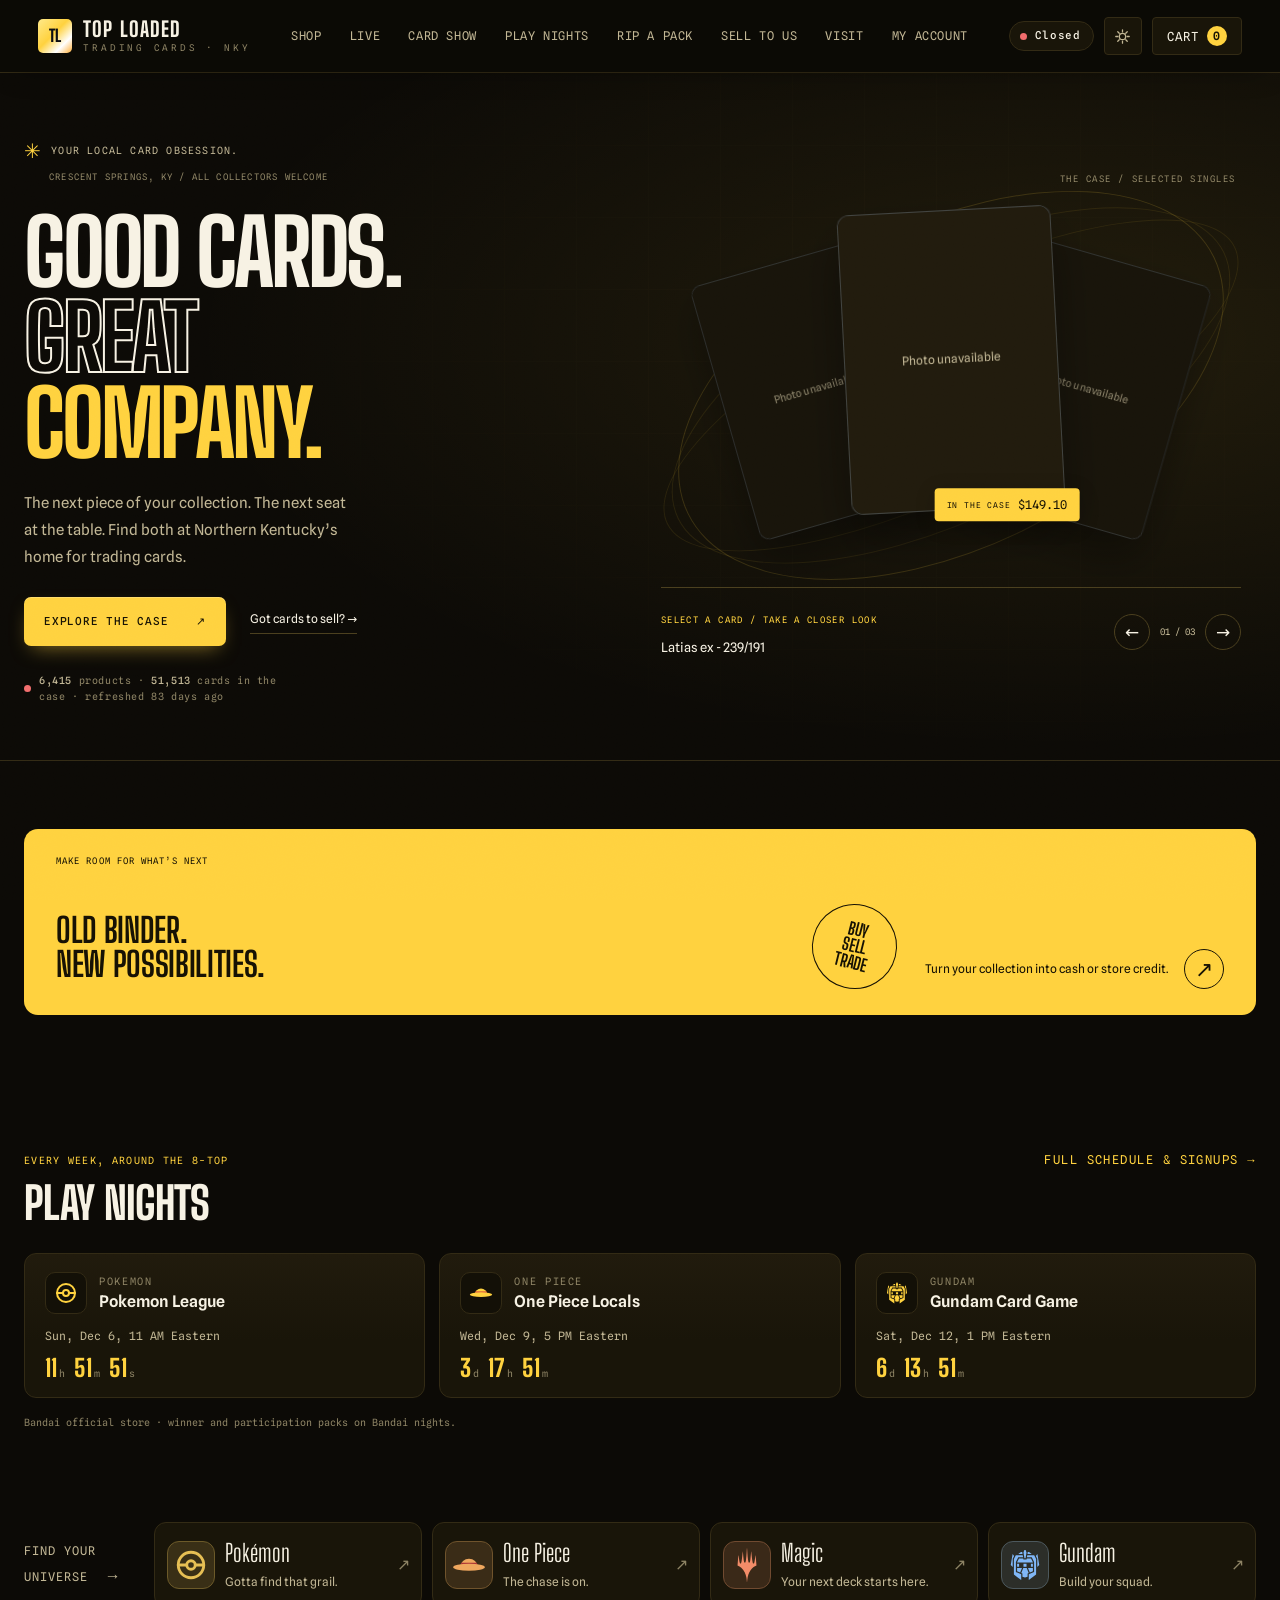
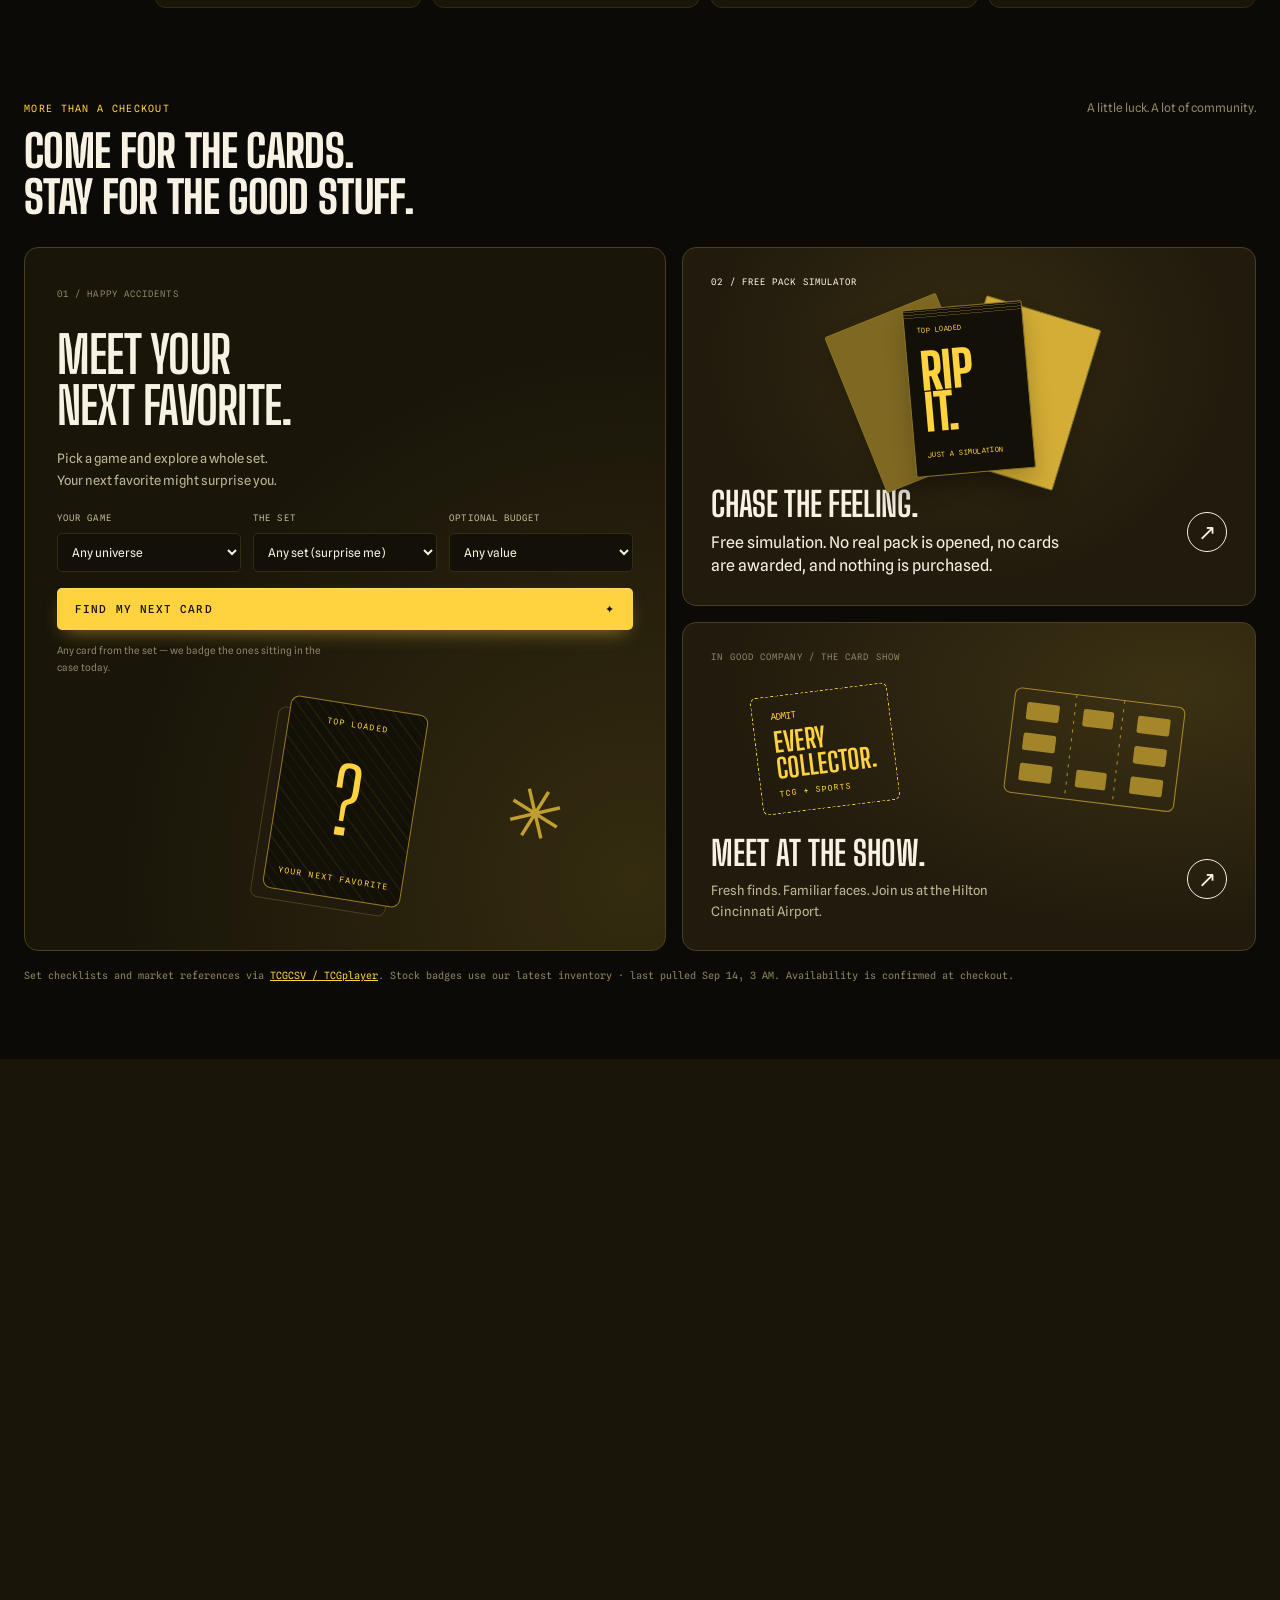
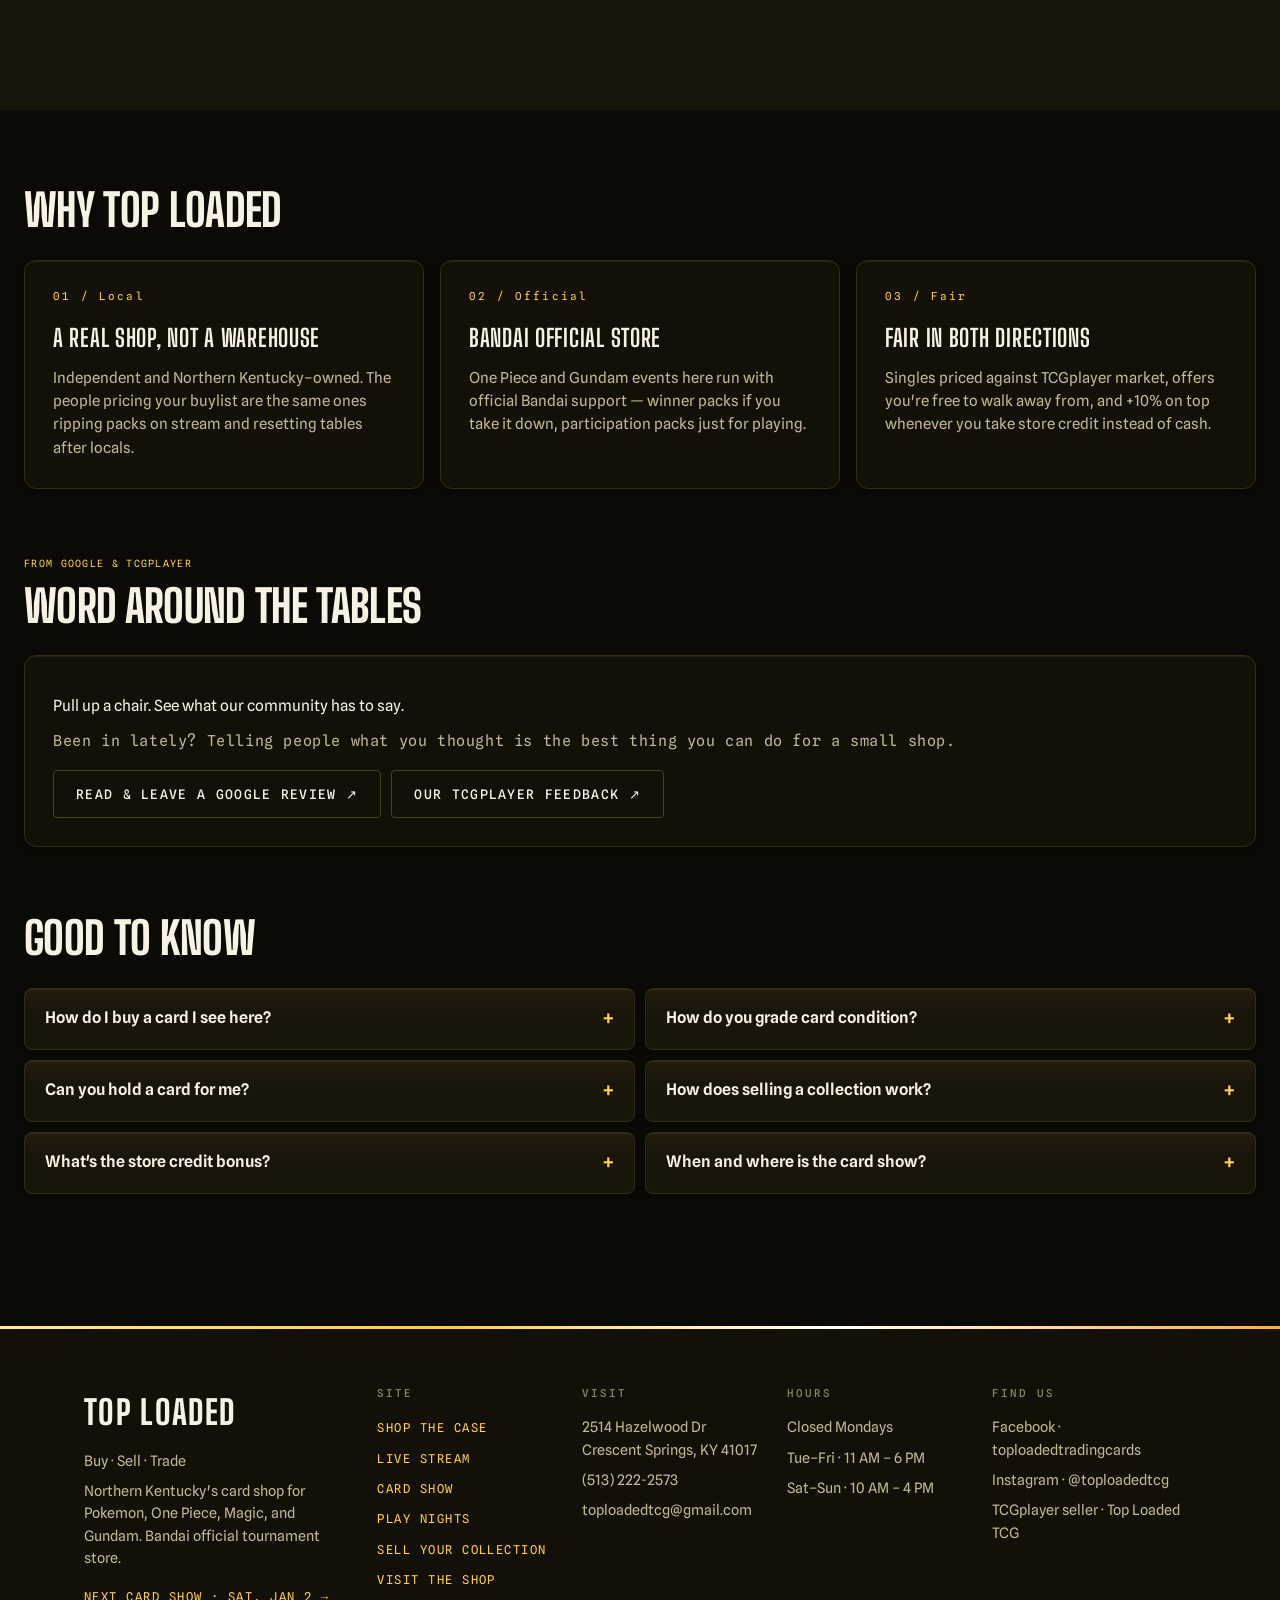
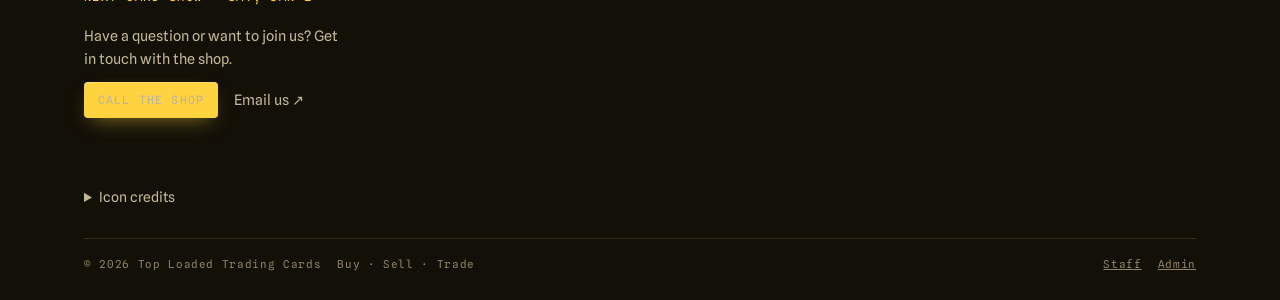
==== commit b17e6def: "Apply owner refinements to shop filters, collection quotes and flat plan" ====
--- a/index.html
+++ b/index.html
@@ -812,10 +812,6 @@
 }
 select:focus-visible,input:focus-visible,textarea:focus-visible{outline:2px solid var(--accent); outline-offset:1px}
 label{font-family:var(--mono); font-size:.7rem; letter-spacing:.12em; text-transform:uppercase; color:var(--ink3)}
-.price-range{display:flex; align-items:center; gap:6px; color:var(--ink3)}
-.price-range input{width:84px; padding:7px 10px; font-family:var(--mono); font-size:.85rem}
-.price-range input::-webkit-outer-spin-button,.price-range input::-webkit-inner-spin-button{-webkit-appearance:none; margin:0}
-.price-range input[type=number]{-moz-appearance:textfield; appearance:textfield}
 .stock-toggle{display:inline-flex; align-items:center; gap:8px; cursor:pointer; color:var(--ink2); text-transform:none; letter-spacing:.04em; font-size:.75rem; user-select:none}
 .stock-toggle input{width:16px; height:16px; margin:0; accent-color:var(--accent); padding:0}
 .reset-filters{margin-left:auto}
@@ -1038,7 +1034,6 @@
   .set-wrap{flex:1 1 100%}
   .set-wrap select{max-width:100%}
   .reset-filters{margin-left:0}
-  .price-range input{width:72px}
   .rv-tile{max-width:180px}
 }
 @media (pointer:coarse){
@@ -1529,14 +1524,16 @@
 .floor-zoom{display:flex;flex-shrink:0;border:1px solid var(--line);border-radius:8px;overflow:hidden}
 .floor-zoom button{border:0;border-right:1px solid var(--line);background:var(--surface);color:var(--ink);padding:10px 13px;min-width:44px;min-height:44px;font:600 .85rem var(--body)}
 .floor-zoom button:last-child{border-right:0}.floor-zoom button:hover{background:var(--surface2)}
-.floor-guide-body{display:grid;grid-template-columns:minmax(0,1fr) 270px;gap:18px;margin:16px 0;align-items:start}
-.floor-guide-body .floor-scroll{margin:0;height:410px;cursor:grab;overscroll-behavior-x:contain;position:relative}
+.floor-guide-body{display:grid;grid-template-columns:minmax(0,1fr);gap:14px;margin:16px 0;align-items:start}
+.floor-guide-body .floor-scroll{margin:0;height:clamp(220px,40vw,530px);cursor:grab;overscroll-behavior-x:contain;position:relative;background:color-mix(in srgb,var(--surface) 90%,var(--accent) 10%)}
 .floor-scroll.is-panning{cursor:grabbing;user-select:none}
 .floor-map{--fp-gap:6px;min-width:0;gap:var(--fp-gap);background-size:calc(var(--fp-cell) + var(--fp-gap)) calc(var(--fp-row,var(--fp-cell)) + var(--fp-gap));border:2px solid var(--line);box-sizing:content-box;isolation:isolate}
 .floor-map.is-hilton .fp-cell{margin:2px}
 .t-unassigned{background:var(--surface2);color:var(--ink2);border-color:var(--line)}
 #showFloorMap{background-image:radial-gradient(var(--line) 1px,transparent 1px);background-size:20px 20px}
-#showFloorMap .fp-cell.t-unassigned{border-color:color-mix(in srgb,var(--accent) 35%,var(--line));background:var(--surface2)}
+#showFloorMap .fp-cell.t-unassigned{border-color:color-mix(in srgb,var(--accent) 65%,var(--line));background:var(--surface2);color:var(--ink)}
+#showFloorMap .fp-cell b{font-size:clamp(4px,calc(var(--fp-cell)*2.5),16px)}
+#showFloorMap.is-hilton .fp-cell{margin:clamp(0px,calc(var(--fp-cell)*.15),2px)}
 #showFloorMap .fp-cell.is-vertical b{writing-mode:vertical-rl;overflow:visible}
 #showFloorMap .fp-cell.is-vertical i{display:none}
 .venue-reference-details{margin:12px 0 20px}.venue-reference-details>summary{cursor:pointer;color:var(--ink2);padding:12px 0;min-height:44px}
@@ -1553,6 +1550,7 @@
 .floor-map.is-dense .fp-cell b{overflow:hidden;white-space:nowrap;text-overflow:ellipsis}
 .floor-detail,.floor-inspector{padding:20px;border:1px solid var(--line);border-radius:12px;background:var(--surface);min-width:0}
 .floor-detail h3{font-size:1.6rem;overflow-wrap:anywhere;margin:10px 0}.floor-detail dl{margin:20px 0;display:grid;gap:5px}.floor-detail dt{font-size:.75rem;color:var(--ink2);text-transform:uppercase}.floor-detail dd{margin:0 0 10px;overflow-wrap:anywhere}
+.floor-directory{border-top:1px solid var(--line);border-bottom:1px solid var(--line);margin:16px 0}.floor-directory>summary{cursor:pointer;min-height:48px;padding:14px 0;color:var(--ink);font-weight:700}
 .floor-vendors{list-style:none;padding:0;gap:10px;grid-template-columns:repeat(auto-fit,minmax(min(100%,240px),1fr))}
 .floor-vendors button{display:flex;align-items:center;gap:12px;text-align:left;padding:16px;border:1px solid var(--line);border-radius:8px;background:var(--surface);color:var(--ink);width:100%;height:100%;font:inherit}
 .floor-vendors button[aria-pressed="true"]{border-color:var(--accent);box-shadow:inset 3px 0 var(--accent)}
@@ -1561,7 +1559,7 @@
 #fpEditor{margin-top:0;display:block}#fpEditor .fp-row{padding:0 28px 0 0;border:0;background:none;gap:12px}#fpEditor .row-del{right:-18px;top:-14px}
 #fpMap .fp-cell{touch-action:none;user-select:none}#fpMap.is-placing{cursor:crosshair}#fpMap.is-placing .fp-cell{cursor:not-allowed}
 #fpPlace[aria-pressed="true"]{background:var(--accent);color:var(--accent-ink)}
-@media(max-width:760px){.floor-guide-body,.venue-reference{grid-template-columns:1fr}.venue-reference{padding:18px;gap:12px}.floor-guide-body .floor-scroll{height:340px}.floor-detail{padding:16px}.floor-tools>.btn{flex:1 1 auto}}
+@media(max-width:760px){.floor-guide-body,.venue-reference{grid-template-columns:1fr}.venue-reference{padding:18px;gap:12px}.floor-detail{padding:16px}.floor-tools>.btn{flex:1 1 auto}}
 @media(prefers-reduced-motion:reduce){.fp-cell{transition:none}}
 
 /* ============ EVENTS ============ */
@@ -1818,7 +1816,7 @@
 .buy-steps b{display:block;color:var(--ink);margin-bottom:4px}
 .buy-location{padding-top:20px;border-top:1px solid var(--line)}
 .buy-actions{display:flex;flex-wrap:wrap;gap:12px;margin-top:20px}
-.buy-inquiry summary{cursor:pointer;font-weight:700;line-height:1.5;min-height:44px}.buy-inquiry summary span{display:block;color:var(--accent);font-size:.9rem;margin-top:5px}.buy-inquiry>p{color:var(--ink2);margin:18px 0}.buy-inquiry input,.buy-inquiry textarea{width:100%;min-width:0}.buy-inquiry textarea{resize:vertical}.buy-result{margin-top:20px;padding-top:20px;border-top:1px solid var(--line);overflow-wrap:anywhere}.buy-result textarea{margin-top:14px}.buy-result[hidden],.buy-result [hidden]{display:none!important}
+.buy-inquiry{scroll-margin-top:100px;border-top:4px solid var(--accent)}.buy-inquiry h2{font-size:clamp(1.65rem,3vw,2.4rem);margin:10px 0 18px}.buy-inquiry>p{color:var(--ink2);margin:18px 0}.buy-inquiry input,.buy-inquiry textarea{width:100%;min-width:0}.buy-inquiry textarea{resize:vertical}.buy-result{margin-top:20px;padding-top:20px;border-top:1px solid var(--line);overflow-wrap:anywhere}.buy-result textarea{margin-top:14px}.buy-result[hidden],.buy-result [hidden]{display:none!important}
 @media (max-width:640px){
   .form-card{padding:22px 18px}
 }
@@ -3216,7 +3214,7 @@
     <!-- Moved above the play nights at the owner's request. -->
     <div class="section trade-band">
       <div class="wrap">
-        <a class="trade-tile" href="#/buylist" data-go="buylist"><span class="tile-number">03 / MAKE ROOM FOR WHAT’S NEXT</span><div><h3>Old binder.<br>New possibilities.</h3><span class="trade-stamp" aria-hidden="true">BUY<br>SELL<br>TRADE</span></div><p>Turn your collection into cash or store credit.<span class="round-arrow" aria-hidden="true">↗</span></p></a>
+        <a class="trade-tile" href="#/buylist" data-go="buylist"><span class="tile-number">MAKE ROOM FOR WHAT’S NEXT</span><div><h3>Old binder.<br>New possibilities.</h3><span class="trade-stamp" aria-hidden="true">BUY<br>SELL<br>TRADE</span></div><p>Turn your collection into cash or store credit.<span class="round-arrow" aria-hidden="true">↗</span></p></a>
       </div>
     </div>
 
@@ -3353,7 +3351,7 @@
           </details>
           <details class="panel">
             <summary>How does selling a collection work?</summary>
-            <p>Bring your cards to the shop during opening hours. We look them over, price against current market, and make an in-store offer with zero obligation. For a large collection, call ahead so we can plan enough time. We don't provide online estimates or quotes.</p>
+            <p>Bring your cards to the shop during opening hours for an in-person offer, or use <a href="#/buylist?quote=1">Get a Quote</a> to send collection details and photo links ahead of your visit. The shop reviews requests personally; there is no automatic price estimator. Final offers depend on seeing the cards and their condition.</p>
           </details>
           <details class="panel">
             <summary>What's the store credit bonus?</summary>
@@ -3382,7 +3380,7 @@
           <div class="field shop-search">
             <label for="shopSearch">Search the case</label>
             <div class="search-wrap">
-              <input id="shopSearch" type="search" placeholder="Card name, set, rarity&hellip;" autocomplete="off" spellcheck="false" enterkeyhint="search">
+              <input id="shopSearch" type="search" placeholder="Card name or set&hellip;" autocomplete="off" spellcheck="false" enterkeyhint="search">
               <button class="search-clear" id="shopSearchClear" type="button" aria-label="Clear search" hidden>&times;</button>
             </div>
           </div>
@@ -3421,36 +3419,13 @@
             <label for="setSel">Set</label>
             <select id="setSel"><option value="">All sets</option></select>
           </div>
-          <div class="chip-row" id="condChips" role="group" aria-label="Filter by condition">
-            <button class="chip" data-cond="" aria-pressed="true">Any condition</button>
-            <button class="chip" data-cond="NM" aria-pressed="false" title="Near Mint">NM</button>
-            <button class="chip" data-cond="LP" aria-pressed="false" title="Lightly Played">LP</button>
-            <button class="chip" data-cond="MP" aria-pressed="false" title="Moderately Played">MP</button>
-            <button class="chip" data-cond="HP" aria-pressed="false" title="Heavily Played">HP</button>
-            <button class="chip" data-cond="DMG" aria-pressed="false" title="Damaged">DMG</button>
-          </div>
         </div>
 
-        <div class="shop-row shop-row-price">
-          <div class="chip-row" id="priceChips" role="group" aria-label="Quick price range">
-            <button class="chip" data-min="" data-max="5" aria-pressed="false">Under $5</button>
-            <button class="chip" data-min="5" data-max="25" aria-pressed="false">$5&ndash;25</button>
-            <button class="chip" data-min="25" data-max="100" aria-pressed="false">$25&ndash;100</button>
-            <button class="chip" data-min="100" data-max="" aria-pressed="false">$100+</button>
-          </div>
-          <div class="price-range">
-            <label for="priceMin">Price</label>
-            <input id="priceMin" type="number" inputmode="decimal" min="0" step="0.01" placeholder="Min" aria-label="Minimum price">
-            <span aria-hidden="true">&ndash;</span>
-            <input id="priceMax" type="number" inputmode="decimal" min="0" step="0.01" placeholder="Max" aria-label="Maximum price">
-          </div>
+        <div class="shop-row shop-row-availability">
           <label class="stock-toggle"><input type="checkbox" id="stockOnly" checked> In stock only</label>
           <button class="linklike reset-filters" id="resetFilters" type="button" hidden>Reset filters</button>
         </div>
 
-        <div class="shop-row" id="rarityRow" hidden>
-          <div class="chip-row" id="rarityChips" role="group" aria-label="Filter by rarity"></div>
-        </div>
         </div>
       </div>
 
@@ -3519,22 +3494,22 @@
         </form>
       </div>
       <section class="section" aria-labelledby="floorTitle">
-        <div class="section-head"><h2 id="floorTitle">Floor plan</h2><span class="collector-note">TCG &amp; Sports vendor map</span></div>
-        <details class="venue-reference-details" id="showVenueReference"><summary>Hotel building reference &amp; directions</summary><section class="venue-reference" aria-labelledby="hiltonPlanTitle">
-          <div class="venue-reference-copy"><p class="eyebrow">Know the venue</p><h3 id="hiltonPlanTitle">Hilton Cincinnati Airport</h3><p>The Triple Crown Ballroom is highlighted on the hotel's first-floor reference plan. Published ballroom dimensions: <b>96 &times; 41 ft</b>.</p><p class="card-note">The hotel diagram is a reference, not a confirmed vendor arrangement. Lobby use, doors, exits and table positions must be confirmed with the organizer and venue.</p><a class="linklike" href="https://marketfloor.app/venues/8a57c194-916e-410c-a085-efbac3b39ad7/guide?locationId=8fdb51c9-6da6-4d06-bfaa-0e90b26b8fc4" target="_blank" rel="noopener noreferrer">Explore the Hilton in Marketfloor ↗</a></div>
-          <figure><div class="venue-plan-paper"><img src="venue-plans/hilton-first-floor.svg" alt="Hilton first-floor diagram: Triple Crown Ballroom beside the lobby and pre-function area" width="610" height="551" loading="lazy" decoding="async"><span class="venue-ballroom-outline" aria-hidden="true"></span></div><figcaption>Hotel-provided diagram, via the Marketfloor venue reference. <a href="https://custom.cvent.com/95cbca96509142b49afebbf7b0599659/files/rfp/85804e05e44a47d195543aedf6aaa8f0/646e697186df40a3b16f75ebac28a570.pdf" target="_blank" rel="noopener noreferrer">Source plan, page 2 ↗</a></figcaption></figure>
-        </section></details>
+        <div class="section-head"><h2 id="floorTitle">Flat plan</h2><span class="collector-note">Explore the tables &middot; TCG &amp; Sports</span></div>
         <p id="showFloorNote" class="card-note"></p>
         <div id="showFloorMix" class="floor-mix" aria-hidden="true"></div>
         <ul id="showFloorLegend" class="floor-legend"></ul>
         <div id="showFloorGuide" class="floor-guide" hidden>
           <div class="floor-tools"><div class="field"><label for="floorSearch">Find a table or vendor</label><input id="floorSearch" type="search" placeholder="Table number or vendor name" maxlength="100"></div><div class="field"><label for="floorType">Show on map</label><select id="floorType"><option value="">All categories</option><option value="tcg">TCG</option><option value="sports">Sports</option><option value="mixed">Mixed</option><option value="unassigned">Vendor to be announced</option><option value="food">Food</option><option value="entry">Entry</option></select></div><div class="floor-zoom" aria-label="Map zoom"><button type="button" data-floor-zoom="out" aria-label="Zoom out">&minus;</button><button type="button" data-floor-zoom="fit">Fit floor</button><button type="button" data-floor-zoom="in" aria-label="Zoom in">+</button></div></div>
           <p class="card-note" id="floorScaleNote"></p>
-          <p class="card-note">Select a booth for details. Drag empty floor to pan, use Ctrl + wheel to zoom, or scroll the map on touch.</p>
+          <p class="card-note">Select a table for details. Zoom for a closer look, drag empty floor to pan, or use the table directory below.</p>
           <div class="floor-guide-body"><div class="floor-scroll" id="showFloorScroll" tabindex="0" role="region" aria-label="Interactive vendor floor plan"><div class="floor-map" id="showFloorMap"></div></div><aside class="floor-detail" id="showFloorDetail" aria-live="polite"><h3>Explore the floor</h3><p>Choose a vendor on the map or in the directory.</p></aside></div>
           <p id="floorResults" role="status" class="card-note"></p>
-          <ul id="showFloorList" class="floor-vendors" aria-label="Vendor directory"></ul>
+          <details class="floor-directory"><summary>Table directory</summary><ul id="showFloorList" class="floor-vendors" aria-label="Vendor directory"></ul></details>
         </div>
+        <details class="venue-reference-details" id="showVenueReference"><summary>Hotel building reference &amp; directions</summary><section class="venue-reference" aria-labelledby="hiltonPlanTitle">
+          <div class="venue-reference-copy"><p class="eyebrow">Know the venue</p><h3 id="hiltonPlanTitle">Hilton Cincinnati Airport</h3><p>The Triple Crown Ballroom is highlighted on the hotel's first-floor reference plan. Published ballroom dimensions: <b>96 &times; 41 ft</b>.</p><p class="card-note">The hotel diagram is a reference, not a confirmed vendor arrangement. Lobby use, doors, exits and table positions must be confirmed with the organizer and venue.</p><a class="linklike" href="https://marketfloor.app/venues/8a57c194-916e-410c-a085-efbac3b39ad7/guide?locationId=8fdb51c9-6da6-4d06-bfaa-0e90b26b8fc4" target="_blank" rel="noopener noreferrer">Explore the Hilton in Marketfloor ↗</a></div>
+          <figure><div class="venue-plan-paper"><img src="venue-plans/hilton-first-floor.svg" alt="Hilton first-floor diagram: Triple Crown Ballroom beside the lobby and pre-function area" width="610" height="551" loading="lazy" decoding="async"><span class="venue-ballroom-outline" aria-hidden="true"></span></div><figcaption>Hotel-provided diagram, via the Marketfloor venue reference. <a href="https://custom.cvent.com/95cbca96509142b49afebbf7b0599659/files/rfp/85804e05e44a47d195543aedf6aaa8f0/646e697186df40a3b16f75ebac28a570.pdf" target="_blank" rel="noopener noreferrer">Source plan, page 2 ↗</a></figcaption></figure>
+        </section></details>
       </section>
     </div>
   </section>
@@ -3595,6 +3570,7 @@
         <p class="eyebrow">Bring it in &middot; Cash or credit</p>
         <h1>We buy collections</h1>
         <p class="lede">From a few favorite cards to a whole collection, bring what you've got to the shop. We look it over together and make an in-store offer based on condition and current market.</p>
+        <div class="buy-actions"><a class="btn" href="#/buylist?quote=1" data-quote-link>Get a Quote &rarr;</a><a class="linklike" href="#/visit" data-go="visit">Prefer to come in? Hours &amp; directions &rarr;</a></div>
       </div>
       <div class="buy-grid">
         <div class="buy-points">
@@ -3619,7 +3595,7 @@
           <section class="form-card buy-visit" aria-labelledby="buyVisitTitle">
             <p class="eyebrow">Let's see it in person</p>
             <h2 id="buyVisitTitle">Bring your collection<br>to the shop.</h2>
-            <p>Coming in is the best way to get an offer. All pricing and offers happen in store, after we've seen the cards. Planning a large buyout? You can send the details below first.</p>
+            <p>Coming in is the best way to get an offer. Final pricing and offers are confirmed in store, after we've seen the cards. Planning a large buyout? Send a quote request below so we can review what you have ahead of your visit.</p>
             <ol class="buy-steps">
               <li><b>Pack it up.</b> Keep cards protected; sorting by game helps us look through them.</li>
               <li><b>Stop in during shop hours.</b> For a large collection, call ahead so we can plan enough time.</li>
@@ -3628,9 +3604,10 @@
             <p class="buy-location" id="buyAddress">2514 Hazelwood Dr &middot; Crescent Springs, KY 41017</p>
             <div class="buy-actions"><a class="btn" href="#/visit" data-go="visit">Hours &amp; directions &rarr;</a><a class="btn btn-ghost" id="buyCall" href="tel:+15132222573">Call the shop</a></div>
           </section>
-          <details class="form-card buy-inquiry">
-            <summary>Planning a collection buyout? <span>Send us the details first &rarr;</span></summary>
-            <p>Tell us what you have so we can plan your visit. This is an inquiry, not an estimate or a guaranteed offer.</p>
+          <section class="form-card buy-inquiry" id="buyQuote" aria-labelledby="buyQuoteTitle">
+            <p class="eyebrow">A real person, not a calculator</p>
+            <h2 id="buyQuoteTitle" tabindex="-1">Get a Quote</h2>
+            <p>Send the shop a little about your cards, quantities and condition, with photo links if you have them. This helps us prepare and reduce processing time when you come in. The shop reviews each request personally; there is no automated estimator. Any preliminary quote is subject to seeing the cards in person.</p>
             <form id="buyForm" novalidate>
               <div class="form-grid">
                 <div class="field"><label for="buyName">Name</label><input id="buyName" name="name" required minlength="2" maxlength="80" autocomplete="name"></div>
@@ -3639,11 +3616,11 @@
                 <div class="field full"><label for="buyDesc">What would you like to sell?</label><textarea id="buyDesc" name="desc" rows="4" required minlength="3" maxlength="2000" placeholder="Approximate quantity, condition, and when you'd like to come in"></textarea></div>
                 <div class="field full"><label for="buyPhotos">Photo or album links <small>(optional)</small></label><textarea id="buyPhotos" name="photosUrl" rows="3" maxlength="2504" placeholder="https://photos.app.goo.gl/…" aria-describedby="buyPhotoHelp"></textarea><p class="card-note" id="buyPhotoHelp">Up to five HTTPS links, one per line. Share only your card photos, not IDs or payment details. Give the shop permission to view your album. Links are not loaded or previewed here.</p></div>
                 <div class="hp" aria-hidden="true"><label for="buyWebsite">Website</label><input id="buyWebsite" name="website" tabindex="-1" autocomplete="off"></div>
-                <div class="field full"><p id="buyDeliveryNote" class="card-note">Prepare an email to the shop. You can attach JPG, PNG or WebP photos in your email app before sending.</p><button type="submit" class="btn" id="buySubmit">Prepare email inquiry &rarr;</button></div>
+                <div class="field full"><p id="buyDeliveryNote" class="card-note">Prepare your quote request to email the shop. You can attach JPG, PNG or WebP photos in your email app before sending.</p><button type="submit" class="btn" id="buySubmit">Prepare quote request &rarr;</button></div>
               </div>
-              <div id="buyResult" class="buy-result" hidden tabindex="-1"><p id="buyResultStatus" role="status"></p><div class="buy-actions"><a class="btn" id="buyEmailDraft" hidden>Open email draft &rarr;</a><button class="btn btn-ghost" id="buyCopy" type="button" hidden>Copy inquiry</button></div><textarea id="buyDraftText" readonly rows="6" hidden aria-label="Inquiry text to copy"></textarea></div>
+              <div id="buyResult" class="buy-result" hidden tabindex="-1"><p id="buyResultStatus" role="status"></p><div class="buy-actions"><a class="btn" id="buyEmailDraft" hidden>Open email draft &rarr;</a><button class="btn btn-ghost" id="buyCopy" type="button" hidden>Copy request</button></div><textarea id="buyDraftText" readonly rows="6" hidden aria-label="Quote request text to copy"></textarea></div>
             </form>
-          </details>
+          </section>
         </div>
       </div>
     </div>
@@ -5832,7 +5809,7 @@
 
   /* ---------- shop state ---------- */
   var SHOP_PAGE = 24, AUTO_PAGES = 8;
-  var F_DEFAULT = {game:"all", type:"all", set:"", rarity:"", cond:"", all:"", min:"", max:"", sort:"feat", q:"", wish:""};
+  var F_DEFAULT = {game:"all", type:"all", set:"", all:"", sort:"feat", q:"", wish:""};
   var F = Object.assign ? Object.assign({}, F_DEFAULT) : JSON.parse(JSON.stringify(F_DEFAULT));
   var curList = [], shownCount = 0, autoLoads = 0, featSource = null;
   var shopGrid = $("#shopGrid"), shopMore = $("#shopMore"), loadMoreBtn = $("#loadMore"), shopStatus = $("#shopStatus");
@@ -5859,8 +5836,7 @@
   function computeList(){
     var INV = TL.inventory, src = INV ? INV.catalog() : ITEMS.filter(function(it){ return !it.live; });
     ensureFeatRank(INV && INV.loaded ? INV.items : ITEMS);
-    var terms = searchTerms(), rar = F.rarity ? F.rarity.split(",") : null;
-    var min = F.min !== "" ? parseFloat(F.min) : null, max = F.max !== "" ? parseFloat(F.max) : null;
+    var terms = searchTerms();
     var wishSet = null;
     if(F.wish === "1" && TL.wishlist){ wishSet = {}; TL.wishlist.ids().forEach(function(id){ wishSet[id] = true; }); }
     var out = [];
@@ -5871,11 +5847,7 @@
       if(F.game !== "all" && it.game !== F.game) continue;
       if(F.type !== "all" && it.type !== F.type) continue;
       if(F.set && it.set !== F.set) continue;
-      if(rar && rar.indexOf(it.rarity || "") === -1) continue;
-      if(F.cond && !(it.cond && String(it.cond).indexOf(F.cond) === 0)) continue;
       if(F.all !== "1" && !(Number(it.stock) > 0)) continue;
-      if(min !== null && !isNaN(min) && it.price < min) continue;
-      if(max !== null && !isNaN(max) && it.price > max) continue;
       if(terms.length){
         var hay = itemHay(it), ok = true;
         for(var t = 0; t < terms.length; t++){ if(hay.indexOf(terms[t]) === -1){ ok = false; break; } }
@@ -5922,23 +5894,15 @@
   function applyFilterUI(){
     pressChips("#gameChips", "game", F.game);
     pressChips("#typeChips", "type", F.type);
-    pressChips("#condChips", "cond", F.cond);
-    $$("#priceChips .chip").forEach(function(c){ c.setAttribute("aria-pressed", String(c.dataset.min === F.min && c.dataset.max === F.max)); });
-    var rar = F.rarity ? F.rarity.split(",") : [];
-    $$("#rarityChips .chip").forEach(function(c){ c.setAttribute("aria-pressed", String(rar.indexOf(c.dataset.rarity) > -1)); });
     var si = $("#shopSearch"); if(si && si.value !== F.q) si.value = F.q;
     var sc = $("#shopSearchClear"); if(sc) sc.hidden = !F.q;
     var so = $("#sortSel"); if(so) so.value = F.sort;
-    var mn = $("#priceMin"), mx = $("#priceMax");
-    if(mn && document.activeElement !== mn) mn.value = F.min;
-    if(mx && document.activeElement !== mx) mx.value = F.max;
     var st = $("#stockOnly"); if(st) st.checked = F.all !== "1";
     var wc = $("#wishChip"); if(wc) wc.setAttribute("aria-pressed", String(F.wish === "1"));
     var rs = $("#resetFilters"); if(rs) rs.hidden = !filtersActive();
     var mc = $("#moreFiltersCount");
-    if(mc){ var n = ["set","rarity","cond","all","min","max"].filter(function(k){ return F[k] !== F_DEFAULT[k]; }).length + (F.type !== "all" ? 1 : 0); mc.textContent = n ? String(n) : ""; }
+    if(mc){ var n = ["set","all"].filter(function(k){ return F[k] !== F_DEFAULT[k]; }).length + (F.type !== "all" ? 1 : 0); mc.textContent = n ? String(n) : ""; }
     buildSetSelect();
-    buildRarityChips();
   }
   function buildGameChips(){
     var INV = TL.inventory, counts = INV ? INV.gameCounts() : {}, wrap = $("#gameChips");
@@ -6002,25 +5966,6 @@
     sel.value = F.set;
     var wrap = sel.closest(".set-wrap"); if(wrap) wrap.hidden = !order.length;
   }
-  function buildRarityChips(){
-    var row = $("#rarityRow"), wrap = $("#rarityChips"); if(!row || !wrap) return;
-    var INV = TL.inventory, list = INV ? INV.catalog() : [], cnt = {}, any = false;
-    for(var i = 0; i < list.length; i++){
-      var it = list[i];
-      if(!it.rarity) continue;
-      if(F.game !== "all" && it.game !== F.game) continue;
-      if(F.set && it.set !== F.set) continue;
-      cnt[it.rarity] = (cnt[it.rarity] || 0) + 1; any = true;
-    }
-    if(!any){ row.hidden = true; wrap.innerHTML = ""; return; }
-    var sel = F.rarity ? F.rarity.split(",") : [];
-    var keys = Object.keys(cnt).sort(function(a, b){ return cnt[b] - cnt[a] || a.localeCompare(b); }).slice(0, 14);
-    sel.forEach(function(r){ if(r && keys.indexOf(r) === -1) keys.push(r); });
-    wrap.innerHTML = '<span class="chip-label">Rarity</span>' + keys.map(function(r){
-      return '<button class="chip" type="button" data-rarity="' + esc(r) + '" aria-pressed="' + (sel.indexOf(r) > -1) + '">' + esc(r) + (cnt[r] ? ' <b>' + fmtInt(cnt[r]) + '</b>' : '') + '</button>';
-    }).join("");
-    row.hidden = false;
-  }
   /* ---- rendering ---- */
   function shopBusy(on){ if(shopGrid) shopGrid.setAttribute("aria-busy", on ? "true" : "false"); }
   function updateStatus(){
@@ -6261,21 +6206,11 @@
     if(t.closest("#resetFilters")){ readParams({}); applyFilterUI(); writeParams(); renderShop(); toast("Filters cleared"); return; }
     if(t.closest("#shopSearchClear")){ F.q = ""; applyFilterUI(); writeParams(); renderShop(); var si = $("#shopSearch"); if(si) si.focus(); return; }
     if(t.closest("#invRetry")){ if(TL.inventory){ TL.inventory.failed = false; TL.inventory.load(); renderShop(); } return; }
-    var chip = t.closest("#gameChips .chip, #typeChips .chip, #condChips .chip, #priceChips .chip, #rarityChips .chip, #wishChip");
+    var chip = t.closest("#gameChips .chip, #typeChips .chip, #wishChip");
     if(chip){
       if(chip.id === "wishChip") F.wish = F.wish === "1" ? "" : "1";
-      else if(chip.dataset.game !== undefined){ if(F.game !== chip.dataset.game){ F.game = chip.dataset.game; F.set = ""; F.rarity = ""; } }
+      else if(chip.dataset.game !== undefined){ if(F.game !== chip.dataset.game){ F.game = chip.dataset.game; F.set = ""; } }
       else if(chip.dataset.type !== undefined) F.type = chip.dataset.type;
-      else if(chip.dataset.cond !== undefined) F.cond = chip.dataset.cond;
-      else if(chip.dataset.rarity !== undefined){
-        var rs = F.rarity ? F.rarity.split(",") : [], ix = rs.indexOf(chip.dataset.rarity);
-        if(ix > -1) rs.splice(ix, 1); else rs.push(chip.dataset.rarity);
-        F.rarity = rs.join(",");
-      }
-      else if(chip.dataset.min !== undefined){
-        var same = F.min === chip.dataset.min && F.max === chip.dataset.max;
-        F.min = same ? "" : chip.dataset.min; F.max = same ? "" : chip.dataset.max;
-      }
       applyFilterUI(); writeParams(); renderShop();
       if(TL.inventory && !TL.inventory.loaded) TL.inventory.load();
     }
@@ -6311,15 +6246,8 @@
       si.addEventListener("keydown", function(e){ if(e.key === "Escape" && si.value){ si.value = ""; run(); } });
     }
     var so = $("#sortSel"); if(so) so.addEventListener("change", function(){ F.sort = so.value; writeParams(); renderShop(); });
-    var ss = $("#setSel"); if(ss) ss.addEventListener("change", function(){ F.set = ss.value; F.rarity = ""; applyFilterUI(); writeParams(); renderShop(); });
+    var ss = $("#setSel"); if(ss) ss.addEventListener("change", function(){ F.set = ss.value; applyFilterUI(); writeParams(); renderShop(); });
     var st = $("#stockOnly"); if(st) st.addEventListener("change", function(){ F.all = st.checked ? "" : "1"; applyFilterUI(); writeParams(); renderShop(); });
-    var priceRun = TL.debounce(function(){
-      var mn = $("#priceMin"), mx = $("#priceMax");
-      F.min = mn && mn.value !== "" ? String(Math.max(0, parseFloat(mn.value) || 0)) : "";
-      F.max = mx && mx.value !== "" ? String(Math.max(0, parseFloat(mx.value) || 0)) : "";
-      applyFilterUI(); writeParams(); renderShop();
-    }, 220);
-    ["#priceMin", "#priceMax"].forEach(function(s){ var el = $(s); if(el) el.addEventListener("input", priceRun); });
     bindTilt(shopGrid); bindTilt($("#featuredGrid")); bindTilt($("#recentStrip"));
   })();
   if(fineMQ.addEventListener) fineMQ.addEventListener("change", function(){ if(tiltCard){ clearTilt(tiltCard); tiltCard = null; } });
@@ -6334,6 +6262,8 @@
   };
   function enterShop(params){
     readParams(params);
+    // Retired filters must not silently narrow bookmarks after their controls go away.
+    if(params && ['cond','rarity','min','max'].some(function(k){return params[k]!==undefined;}))writeParams();
     buildGameChips(); applyFilterUI();
     var INV = TL.inventory;
     if(INV && !INV.loaded && !INV.failed) INV.load();
@@ -8074,17 +8004,17 @@
     var result=$('#buyResult'),status=$('#buyResultStatus'),send=$('#buySubmit'),draft=$('#buyDraftText'),version=0,sentVersion=-1;
     function connection(){
       if(form.getAttribute('aria-busy')==='true')return;
-      if(sentVersion===version){send.disabled=true;send.textContent='Inquiry sent';return;}
+      if(sentVersion===version){send.disabled=true;send.textContent='Quote request sent';return;}
       send.disabled=false;
-      send.textContent=TL.api.online?'Send buyout inquiry →':'Prepare email inquiry →';
-      $('#buyDeliveryNote').textContent=TL.api.online?'Send details and photo links privately to the shop. For photo attachments, use the email draft option below. No files are uploaded here.':'Prepare an email to the shop. Attach JPG, PNG or WebP photos in your email app before sending. Nothing is sent by this page.';
+      send.textContent=TL.api.online?'Send quote request →':'Prepare quote request →';
+      $('#buyDeliveryNote').textContent=TL.api.online?'Send your quote request and photo links privately to the shop. For photo attachments, use the email draft option below. No files are uploaded here.':'Prepare your quote request to email the shop. Attach JPG, PNG or WebP photos in your email app before sending. Nothing is sent by this page.';
     }
     function showDraft(fields,links,message){
-      var lines=['Collection buyout inquiry','Name: '+fields.name,'Contact: '+fields.contact,'Games / types: '+fields.games,'',fields.desc,'',links.length?'Photo links:\n'+links.join('\n'):'I can attach photos to this email.'];
+      var lines=['Collection quote request','Name: '+fields.name,'Contact: '+fields.contact,'Games / types: '+fields.games,'',fields.desc,'',links.length?'Photo links:\n'+links.join('\n'):'I can attach photos to this email.'];
       draft.value=lines.join('\n');
-      $('#buyEmailDraft').href=TL.forms.mailto('Collection buyout inquiry',lines);
+      $('#buyEmailDraft').href=TL.forms.mailto('Collection quote request',lines);
       $('#buyEmailDraft').hidden=false;$('#buyCopy').hidden=false;
-      status.textContent=message+' Open the email draft, attach photos if you like, then send it from your email app. If your email app leaves anything out, use Copy inquiry.';
+      status.textContent=message+' Open the email draft, attach photos if you like, then send it from your email app. If your email app leaves anything out, use Copy request.';
       result.hidden=false;result.focus({preventScroll:true});
     }
     form.addEventListener('input',function(e){
@@ -8103,24 +8033,34 @@
       try{links=photoLinks(fields.photosUrl);}catch(err){if(!bad)bad={ctrl:$('#buyPhotos'),msg:err.message};}
       if(bad){TL.forms.setFieldError(bad.ctrl,bad.msg);bad.ctrl.focus();return;}
       fields.photosUrl=links.join('\n');
-      showDraft(fields,links,'Your inquiry is ready, but has not been sent.');
+      showDraft(fields,links,'Your quote request is ready, but has not been sent.');
       if(!TL.api.online)return;
       var attempt=version;formsSetBusy(form,true);
       try{
         var response=await TL.forms.submit('buylist',fields);
         if(attempt!==version)return;
         sentVersion=attempt;
-        status.textContent='Your inquiry is in the shop’s inbox. We’ll use the contact details you provided to follow up. No offer is guaranteed until an in-store review. To send additional photo attachments, open the email draft and mention inquiry '+response.id+'.';
-        $('#buyEmailDraft').href=TL.forms.mailto('Photos for buyout inquiry '+response.id,[draft.value]);
+        status.textContent='Your quote request is in the shop’s inbox. We’ll use the contact details you provided to follow up. No offer is guaranteed until an in-store review. To send additional photo attachments, open the email draft and mention request '+response.id+'.';
+        $('#buyEmailDraft').href=TL.forms.mailto('Photos for collection quote request '+response.id,[draft.value]);
       }catch(err){
-        if(attempt===version)status.textContent='Your inquiry could not be confirmed. Your answers are still here. You can retry or open the email draft and send it yourself.';
+        if(attempt===version)status.textContent='Your quote request could not be confirmed. Your answers are still here. You can retry or open the email draft and send it yourself.';
       }finally{formsSetBusy(form,false);delete send.dataset.label;connection();}
     });
     $('#buyCopy').addEventListener('click',async function(){
-      try{await navigator.clipboard.writeText(draft.value);toast('Inquiry copied — paste it into your email.');}
+      try{await navigator.clipboard.writeText(draft.value);toast('Quote request copied — paste it into your email.');}
       catch(e){draft.hidden=false;draft.focus();draft.select();status.textContent='Copy the text below into an email to the shop. Nothing has been sent.';}
     });
     TL.api.ready.then(connection);TL.on('api:ready',connection);
+    function focusQuote(){
+      var heading=$('#buyQuoteTitle');
+      heading.focus({preventScroll:true});$('#buyQuote').scrollIntoView({block:'start',behavior:'auto'});
+    }
+    TL.on('view:change',function(d){if(d.name==='buylist'&&d.params&&d.params.quote==='1')requestAnimationFrame(focusQuote);});
+    document.addEventListener('click',function(e){
+      if(e.target.closest('[data-quote-link]')&&!e.ctrlKey&&!e.metaKey&&!e.shiftKey&&!e.altKey&&e.button===0&&TL.current==='buylist'){
+        e.preventDefault();TL.setParams({quote:'1'},{replace:true});focusQuote();
+      }
+    });
     return {photoLinks:photoLinks};
   })();
 
@@ -10106,6 +10046,12 @@
       }
       function focus(el){
         if(!el) return;
+        // A phone-sized overview is useful for orientation; selecting a table
+        // brings its label into readable scale before centering it.
+        var rect=el.getBoundingClientRect();
+        if(rect.width>0 && rect.height>0 && (rect.width<32 || rect.height<24)){
+          fitMode=false;setZoom(zoom*Math.max(32/rect.width,24/rect.height));
+        }
         /* Center within this map, without scrolling the entire page. */
         var a=el.getBoundingClientRect(),b=scroll.getBoundingClientRect();
         scroll.scrollLeft+=a.left-b.left-(scroll.clientWidth-a.width)/2;
@@ -10139,6 +10085,7 @@
       publicBooths.forEach(function(b,i){var yes=match(b);if(yes)count++;var cell=$('#showFloorMap [data-floor-booth="'+i+'"]');cell.classList.toggle('is-muted',!yes);cell.disabled=!yes;cell.setAttribute('aria-hidden',String(!yes));});
       $('#showFloorList').innerHTML=publicBooths.map(function(b,i){return match(b)?'<li><button type="button" data-floor-booth="'+i+'" aria-pressed="'+(i===selected)+'"><span class="floor-swatch t-'+b.type+'" aria-hidden="true"></span><span><b>'+esc(b.label)+'</b><small>'+labels[b.type]+' · Row '+b.r+', column '+b.c+'</small></span><span aria-hidden="true">↗</span></button></li>':'';}).join('');
       $('#floorResults').textContent=count+' of '+publicBooths.length+' locations shown'+(!count?' — try another name or category.':'.');
+      if($('#floorSearch').value.trim() || $('#floorType').value){var directory=$('#showFloorList').closest('details');if(directory)directory.open=true;}
       if(selected>=0&&!match(publicBooths[selected]))details(-1);
     }
     function render(){
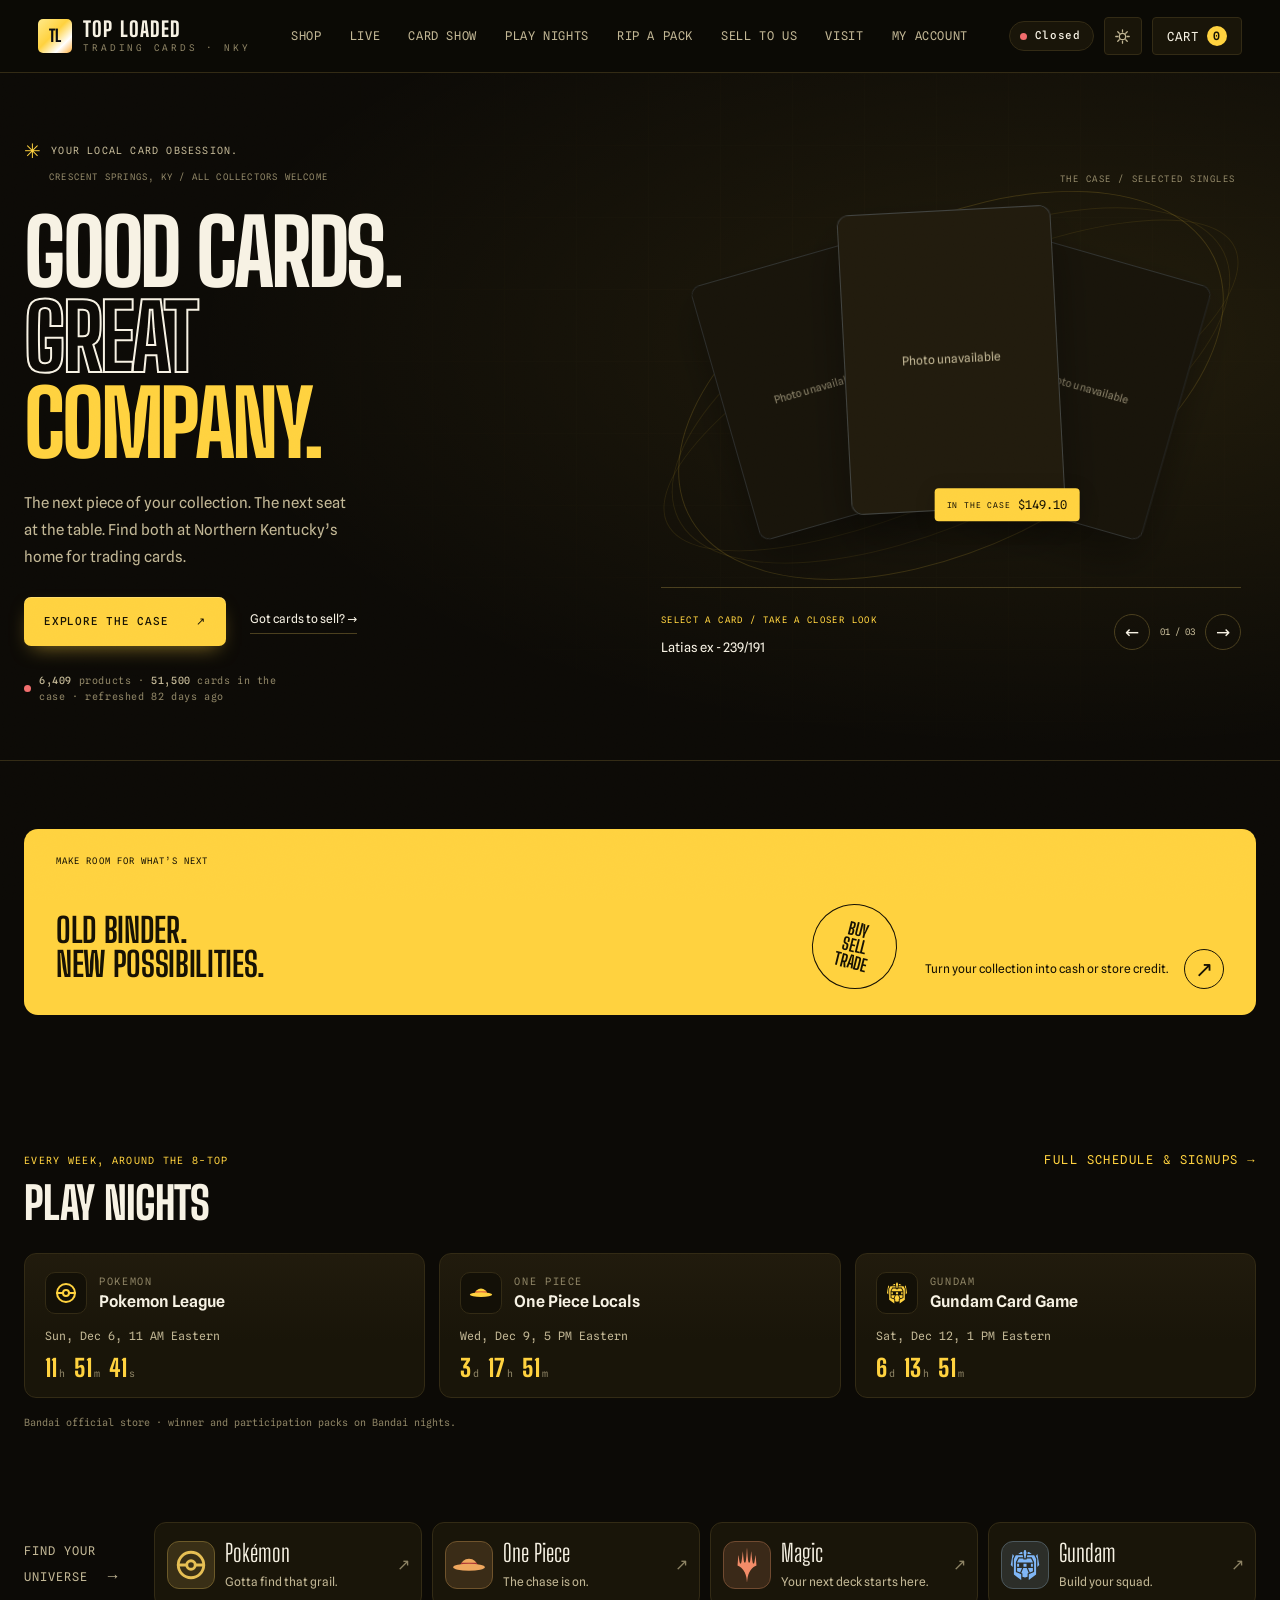
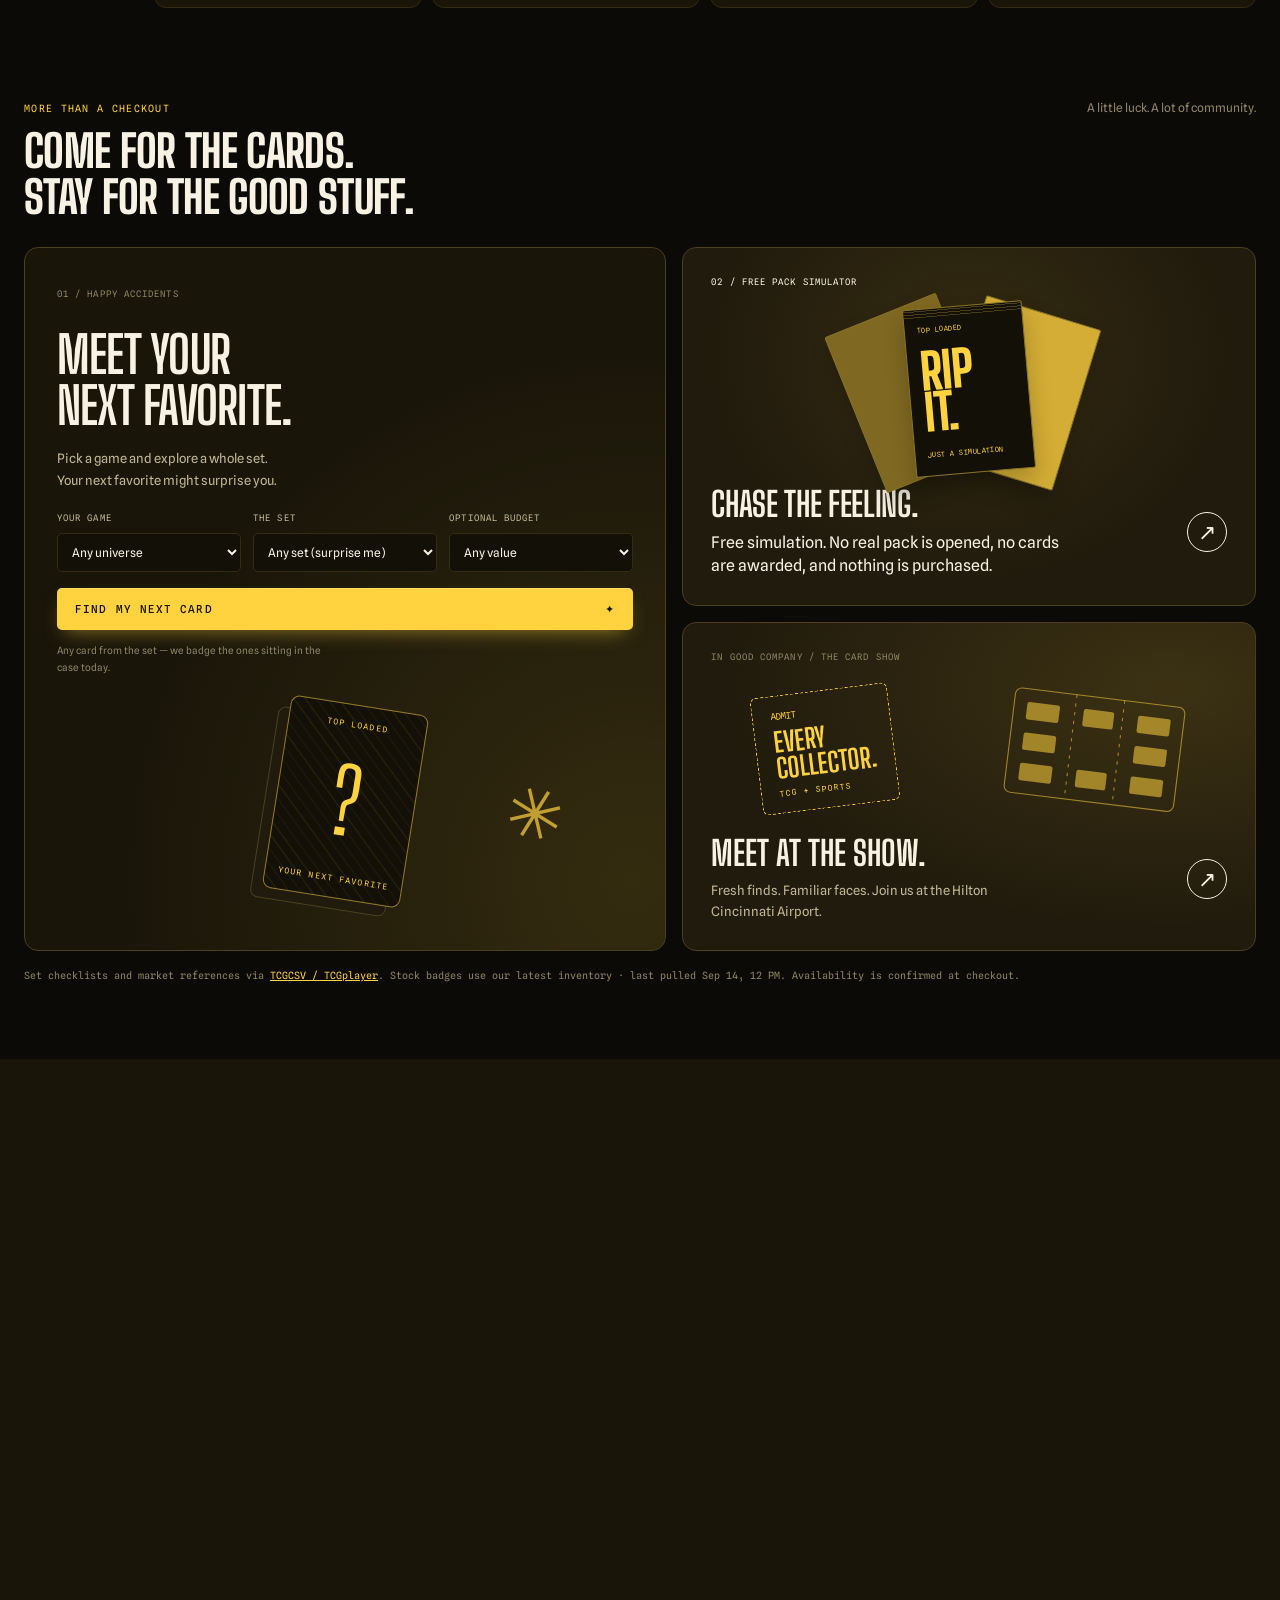
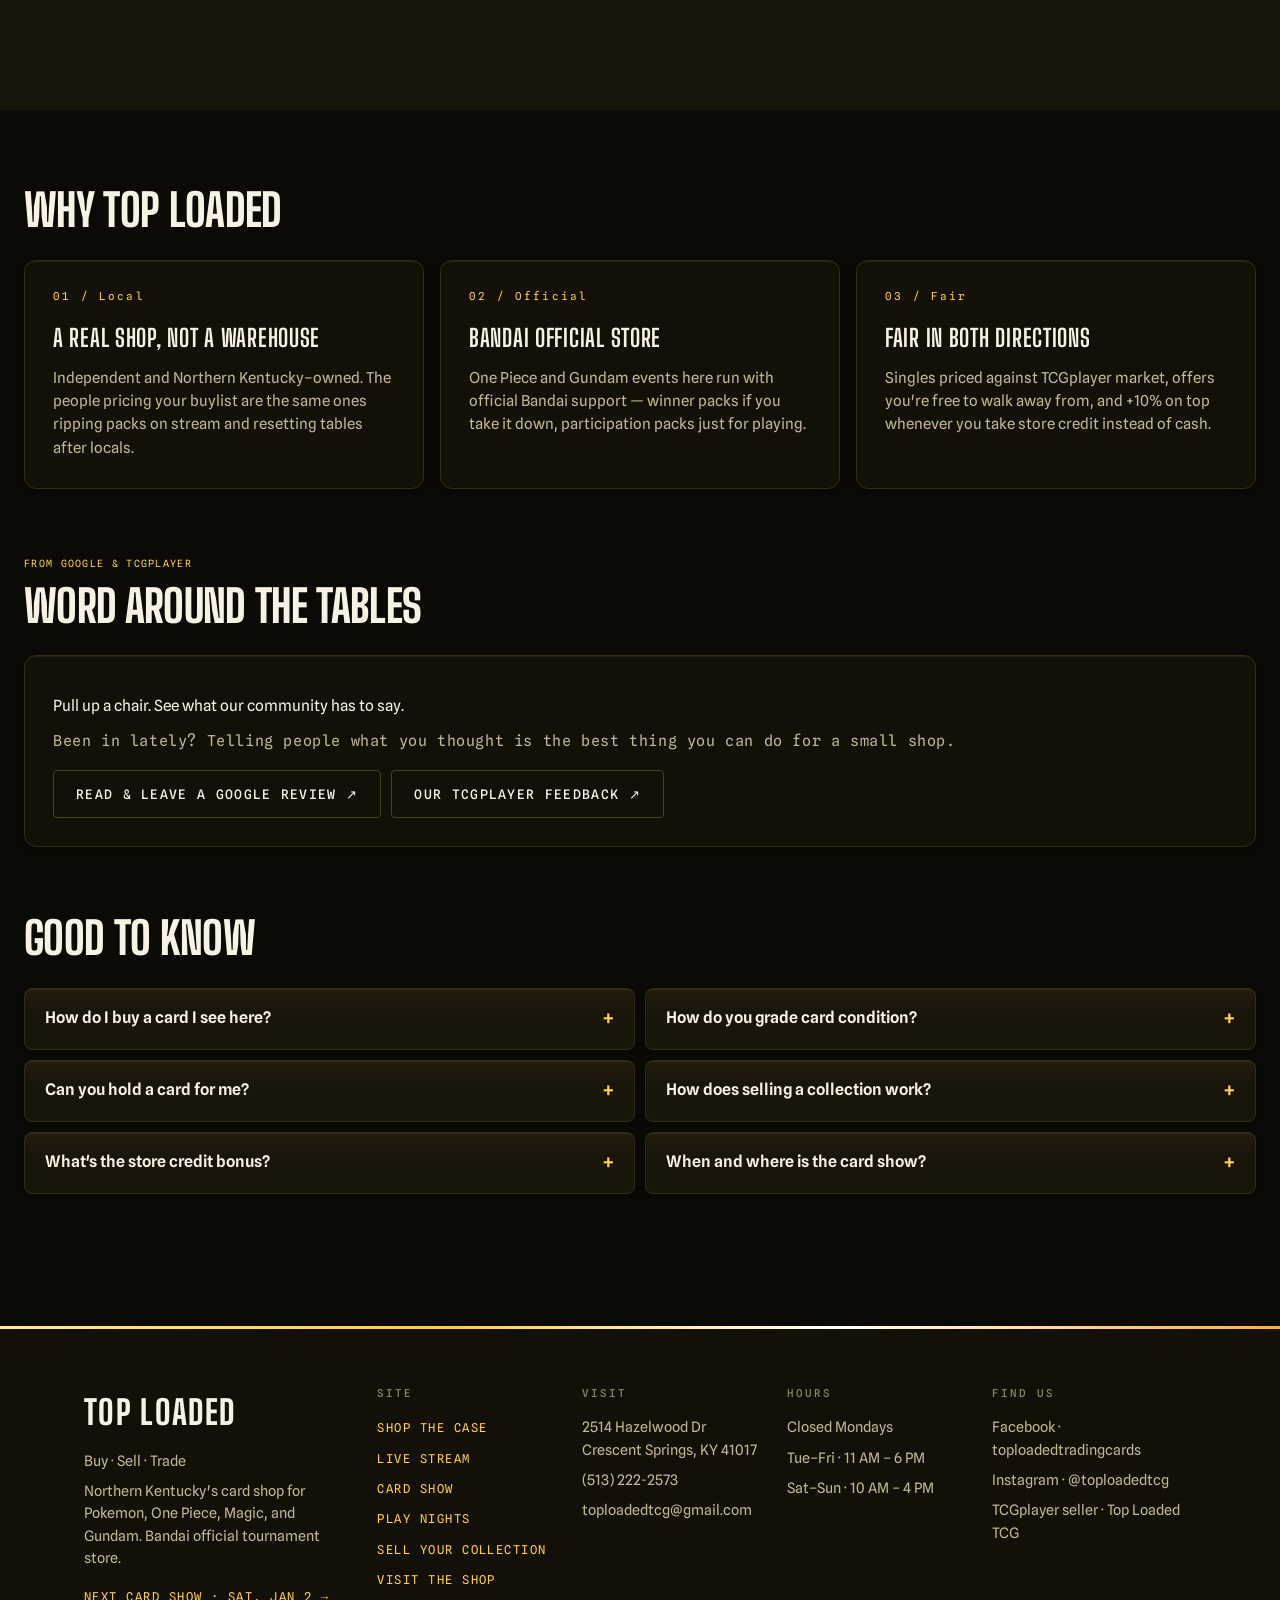
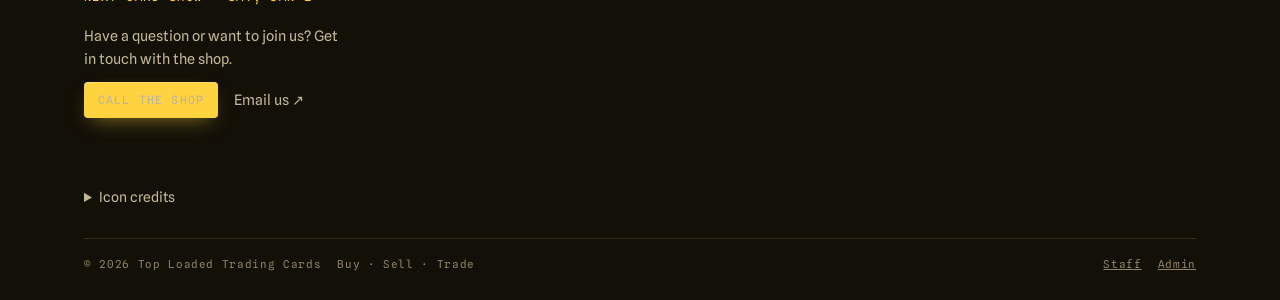
==== commit 9b17d2cd: "Add Convention Entrance guide and separate stream and marketplace carts" ====
--- a/index.html
+++ b/index.html
@@ -1227,6 +1227,12 @@
 /* ---- body ---- */
 .drawer-body{flex:1; overflow-y:auto; overflow-x:hidden; padding:4px 22px 20px; overscroll-behavior:contain}
 .cart-lines{list-style:none; margin:0; padding:0}
+.cart-group{margin:14px 0 24px;padding:14px;border:1px solid var(--line);border-radius:10px;background:var(--surface)}
+.cart-group-stream{border-top:3px solid var(--accent)}.cart-group-tcg{border-top:3px solid var(--ink2)}
+.cart-group h3{font:700 1.35rem var(--disp);margin:0 0 8px}.cart-group-note,.cart-group-total,.ct-payment-note{font-size:.76rem;line-height:1.5;color:var(--ink2)}
+.cart-group-total{margin:12px 0 0;font-weight:600}.cart-group[hidden],.qty[hidden],#cartLegacySums[hidden]{display:none!important}
+.ct-payment{margin-top:8px}.ct-payment:empty{display:none}.ct-payment .btn{font-size:.72rem;white-space:normal;min-height:44px;padding:10px;max-width:100%}.ct-payment-note{display:block;margin:5px 0}
+#cartStreamLink{margin-bottom:10px}.drawer-foot .btn[hidden]{display:none!important}
 .cart-line{
   display:grid; grid-template-columns:52px minmax(0,1fr) auto; grid-template-areas:"art text price" "art ctrl ctrl";
   column-gap:12px; row-gap:8px; padding:14px 0; border-bottom:1px solid var(--line); align-items:start;
@@ -1519,6 +1525,7 @@
   @media(max-width:600px){.floor-map{--fp-cell:56px;background-size:62px 62px}.show-clock{padding:16px}.rev-meta,.rev-meta-head{grid-template-columns:minmax(0,1fr) 54px minmax(0,1fr)}}
 
 /* A compact, theme-aware floor guide and visual editor. */
+.show-wayfinding>p{max-width:78ch;color:var(--ink2);line-height:1.7}.show-wayfinding figure{margin:24px 0 0;max-width:1000px}.show-wayfinding img{display:block;width:100%;height:auto;border:1px solid var(--line);border-radius:14px}.show-wayfinding figcaption{font-size:.8rem;color:var(--ink2);margin-top:12px}
 .floor-tools{display:flex;align-items:end;flex-wrap:wrap;gap:12px;margin:18px 0 12px}
 .floor-tools .field{flex:1 1 170px;min-width:0}.floor-tools input,.floor-tools select{width:100%;min-height:44px}
 .floor-zoom{display:flex;flex-shrink:0;border:1px solid var(--line);border-radius:8px;overflow:hidden}
@@ -3453,7 +3460,7 @@
         <p class="eyebrow" id="showEyebrow">First Saturday or Sunday &middot; Hilton on Turfway Road &middot; Florence, KY</p>
         <h1>The Top Loaded Card Show</h1>
         <div class="show-clock"><span>Next card show</span><span id="showCountdown" role="timer" aria-live="off">Date to be confirmed</span></div>
-        <p class="lede">Once a month we take over the Hilton ballroom on Turfway Road with vendor tables from across the Tri-State. Buy, sell, trade, and rip packs &mdash; admission is free and the doors are open 10 to 4.</p>
+        <p class="lede">Once a month we fill the Hilton's Triple Crown Ballroom, pre-function room, and business center on Turfway Road with vendors from across the Tri-State. Buy, sell, trade, and rip packs &mdash; admission is free and the doors are open 10 to 4.</p>
       </div>
       <div class="show-hero">
         <div class="show-date-card">
@@ -3493,8 +3500,17 @@
           </div>
         </form>
       </div>
+      <section class="section show-wayfinding" aria-labelledby="showArrivalTitle">
+        <div class="section-head"><h2 id="showArrivalTitle">Use the Convention Entrance</h2><span class="collector-note">Your way to the card show</span></div>
+        <p>Enter through the <b>Convention Entrance</b> and follow the pre-function area to the ballroom's three doors. Visit Top Loaded's booth in the business center. <b>The Turfway Room is not the card show.</b></p>
+        <figure><a href="venue-plans/hilton-show-guide.svg" target="_blank" rel="noopener noreferrer" aria-label="Open the card show entrance guide at full size"><img src="venue-plans/hilton-show-guide.svg" width="1000" height="720" loading="lazy" decoding="async" alt="Enter at the Convention Entrance. Follow the pre-function area to Top Loaded in the business center or through the near, middle and far doors into the Triple Crown Ballroom. Do not go to the Turfway Room."></a><figcaption>Tap the guide to open it full-size. Simplified wayfinding only&mdash;not to scale or a seating/safety plan.</figcaption></figure>
+      </section>
       <section class="section" aria-labelledby="floorTitle">
         <div class="section-head"><h2 id="floorTitle">Flat plan</h2><span class="collector-note">Explore the tables &middot; TCG &amp; Sports</span></div>
+        <p id="showFloorCoverage" class="card-note"><b>The show spans three spaces:</b> Triple Crown Ballroom, pre-function room, and business center. The current table plan covers the ballroom only; layouts for the other two spaces will be added when available.</p>
+        <p class="card-note"><b>Find Top Loaded in the business center:</b> four tables along the wall by the entrance door, plus a fifth table forming an L for trades. These are the shop's booth, not separate vendor openings.</p>
+        <p class="card-note"><b>Ballroom access:</b> three entrances on the pre-function side&mdash;near, middle, and far relative to the entrance. Keep all three access paths clear.</p>
+        <p class="card-note"><b>Pre-function tables:</b> the arrangement extends two tables out from the wall, with end tables as well. The detailed layout and table count are awaiting the organizer's diagram.</p>
         <p id="showFloorNote" class="card-note"></p>
         <div id="showFloorMix" class="floor-mix" aria-hidden="true"></div>
         <ul id="showFloorLegend" class="floor-legend"></ul>
@@ -3507,7 +3523,7 @@
           <details class="floor-directory"><summary>Table directory</summary><ul id="showFloorList" class="floor-vendors" aria-label="Vendor directory"></ul></details>
         </div>
         <details class="venue-reference-details" id="showVenueReference"><summary>Hotel building reference &amp; directions</summary><section class="venue-reference" aria-labelledby="hiltonPlanTitle">
-          <div class="venue-reference-copy"><p class="eyebrow">Know the venue</p><h3 id="hiltonPlanTitle">Hilton Cincinnati Airport</h3><p>The Triple Crown Ballroom is highlighted on the hotel's first-floor reference plan. Published ballroom dimensions: <b>96 &times; 41 ft</b>.</p><p class="card-note">The hotel diagram is a reference, not a confirmed vendor arrangement. Lobby use, doors, exits and table positions must be confirmed with the organizer and venue.</p><a class="linklike" href="https://marketfloor.app/venues/8a57c194-916e-410c-a085-efbac3b39ad7/guide?locationId=8fdb51c9-6da6-4d06-bfaa-0e90b26b8fc4" target="_blank" rel="noopener noreferrer">Explore the Hilton in Marketfloor ↗</a></div>
+          <div class="venue-reference-copy"><p class="eyebrow">Know the venue</p><h3 id="hiltonPlanTitle">Hilton Cincinnati Airport</h3><p>The show uses the Triple Crown Ballroom, pre-function room, and business center. The ballroom is highlighted on this hotel reference; its published dimensions are <b>96 &times; 41 ft</b>.</p><p class="card-note">The hotel diagram is a building reference, not the full show's table arrangement. Exact boundaries, entrances, exits and table positions for all three spaces must be confirmed with the organizer and venue.</p><a class="linklike" href="https://marketfloor.app/venues/8a57c194-916e-410c-a085-efbac3b39ad7/guide?locationId=8fdb51c9-6da6-4d06-bfaa-0e90b26b8fc4" target="_blank" rel="noopener noreferrer">Explore the Hilton in Marketfloor ↗</a></div>
           <figure><div class="venue-plan-paper"><img src="venue-plans/hilton-first-floor.svg" alt="Hilton first-floor diagram: Triple Crown Ballroom beside the lobby and pre-function area" width="610" height="551" loading="lazy" decoding="async"><span class="venue-ballroom-outline" aria-hidden="true"></span></div><figcaption>Hotel-provided diagram, via the Marketfloor venue reference. <a href="https://custom.cvent.com/95cbca96509142b49afebbf7b0599659/files/rfp/85804e05e44a47d195543aedf6aaa8f0/646e697186df40a3b16f75ebac28a570.pdf" target="_blank" rel="noopener noreferrer">Source plan, page 2 ↗</a></figcaption></figure>
         </section></details>
       </section>
@@ -3634,6 +3650,7 @@
         <h1>Live stream</h1>
         <p class="lede">Card show style; you like the card, you claim it &mdash; sleeved, top loaded, and tracked. Shipped within two business days. <span class="demo-tag" id="liveDemoTag" hidden>simulated stream</span></p>
       </div>
+      <p id="streamCartNotice" class="card-note" role="status" hidden></p>
       <div class="live-grid">
         <div class="player">
           <div class="screen off" id="liveScreen">
@@ -3743,7 +3760,7 @@
           <div class="field"><label for="claimFulfillment">Delivery</label><select id="claimFulfillment"><option value="ship">Ship</option><option value="pickup">Shop pickup</option></select></div>
           <div class="field"><button class="btn" type="submit">Post confirmed claim</button></div>
         </div><p id="claimDeskStatus" role="status"></p></form>
-        <div id="claimPaymentResult" class="panel" hidden><p>Send this link privately to the confirmed buyer. It is not shown on the public board.</p><a id="claimPaymentLink" target="_blank" rel="noopener noreferrer">Open Square checkout ↗</a><input id="claimPaymentUrl" readonly aria-label="Payment link to copy"><button type="button" class="btn btn-ghost" id="claimPaymentCopy">Copy payment link</button></div>
+        <div id="claimPaymentResult" class="panel" hidden><p>Send this private link only to the confirmed buyer. It opens their stream purchase in the cart; anyone with this link can access that claim's checkout. Links expire after seven days and are never shown on the public board.</p><a id="claimPaymentLink" target="_blank" rel="noopener noreferrer" referrerpolicy="no-referrer">Open buyer's cart ↗</a><input id="claimPaymentUrl" readonly aria-label="Private buyer link to copy"><button type="button" class="btn btn-ghost" id="claimPaymentCopy">Copy private buyer link</button></div>
       </section>
       <div class="section" style="padding-bottom:0">
         <div class="section-head"><h2>Stream schedule</h2><span class="demo-tag" id="schedTag">Eastern time</span></div>
@@ -4154,7 +4171,7 @@
       <div class="admin-card" id="cardFloorplan">
         <h3>Card show floor plan</h3>
         <p class="card-note">Build the actual show layout: select a booth to edit, drag it to move, or use its arrow keys. TCG, Sports and Mixed percentages count vendor booths, not floor area. Keep aisles, exits and other required clearances open; this editor does not certify a safe or venue-approved layout.</p>
-        <div class="field"><label for="setFpRoom">Room reference</label><select id="setFpRoom"><option value="hilton-ballroom">Hilton · Triple Crown Ballroom · 96 × 41 ft</option><option value="schematic">Custom schematic · no physical scale</option></select><p class="card-note" id="fpScaleNote"></p></div>
+        <div class="field"><label for="setFpRoom">Room reference</label><select id="setFpRoom"><option value="hilton-ballroom">Hilton · ballroom only · 96 × 41 ft</option><option value="schematic">Custom schematic · no physical scale</option></select><p class="card-note" id="fpScaleNote"></p><p class="card-note">The Hilton show also uses the pre-function room and business center. This calibrated grid covers only the ballroom; do not place the additional rooms inside its boundaries. Their table layouts still need to be incorporated from the organizer's diagram.</p></div>
         <div class="form-grid"><div class="field"><label for="setFpRows">Grid rows</label><input id="setFpRows" type="number" min="1" max="100" value="82"></div><div class="field"><label for="setFpCols">Grid columns</label><input id="setFpCols" type="number" min="1" max="200" value="192"></div></div>
         <div class="floor-tools"><div class="field"><label for="fpBrush">New booth category</label><select id="fpBrush"><option value="tcg">TCG</option><option value="sports">Sports</option><option value="mixed">Mixed</option><option value="food">Food</option><option value="entry">Entry</option></select></div><button class="btn btn-ghost" id="fpPlace" type="button" aria-pressed="false">Place on floor</button><button class="btn btn-ghost" id="fpRotate" type="button" disabled>Rotate selected</button><div class="floor-zoom" aria-label="Editor zoom"><button type="button" data-floor-zoom="out" aria-label="Zoom editor out">&minus;</button><button type="button" data-floor-zoom="fit">Fit floor</button><button type="button" data-floor-zoom="in" aria-label="Zoom editor in">+</button></div></div>
         <p id="fpSelection" class="card-note" role="status">Add a booth, or choose Place on floor and tap an empty square.</p>
@@ -4365,14 +4382,15 @@
     <div class="cart-done" id="cartDone" hidden></div>
   </div>
   <div class="drawer-foot" id="drawerFoot">
-    <div class="cart-sums">
+    <div class="cart-sums" id="cartLegacySums">
       <div class="sum"><span>Subtotal</span><b id="cartSubtotal">$0.00</b></div>
       <div class="sum" id="cartShipRow"><span id="cartShipLbl">Pickup</span><b id="cartShip">Free</b></div>
       <div class="sum total"><span>Estimated total</span><b id="cartTotal">$0.00</b></div>
     </div>
     <div class="cart-err" id="cartErr" role="alert" hidden></div>
     <button class="btn" id="checkoutBtn" type="button" hidden>Checkout</button>
-    <a class="btn" id="cartTcgLink" href="https://www.tcgplayer.com/search/all/product?seller=5c356cdf&amp;view=grid" target="_blank" rel="noopener">Visit our TCGplayer store &#8599;</a>
+    <a class="btn btn-ghost" id="cartStreamLink" href="#/live" data-cart-live hidden>Return to the live stream &rarr;</a>
+    <a class="btn" id="cartTcgLink" href="https://www.tcgplayer.com/sellers/Top-Loaded-TCG/5c356cdf" target="_blank" rel="noopener noreferrer">Visit our TCGplayer store &#8599;</a>
     <p class="drawer-note" id="cartNoteLine">Purchase on TCGplayer or visit the shop. Saved items are not reserved.</p>
   </div>
 </aside>
@@ -7011,6 +7029,9 @@
   })();
 
   /* ---------- cart & checkout ----------
+     Production separates external TCGplayer saved items from private stream claims.
+     37-stream-cart.js verifies and pays each claim independently; mixed carts never
+     enter the legacy checkout described below (sandbox/demo only).
      TL.cart = { add(item, qty, fromEl), remove(id), setQty(id, n), lines(), count(), total(),
                  subtotal(), shipping(), has(id), qty(id), fulfillment(), open(), close(),
                  isOpen(), clear(), checkout(), render() }
@@ -7053,9 +7074,12 @@
   function cartSaveOpts(){ TL.store.set("cart-opts", cartOpts); }
 
   /* ---- item helpers ---- */
-  function cartIsLive(it){ return !!(it && (it.live || String(it.id).indexOf("live-spot-") === 0)); }
+  function cartIsLive(it){ return !!(it && (it.live || /^(live-spot-|stream-claim-)/.test(String(it.id)))); }
+  function cartChannel(it){ return /^tcg-/.test(String(it.id)) || (it.tcg&&!cartIsLive(it)) ? 'tcg' : cartIsLive(it) ? 'stream' : 'shop'; }
+  function cartGroups(lines){var groups={stream:[],tcg:[],shop:[]};(lines||cartLines()).forEach(function(l){groups[cartChannel(l.item)].push(l);});return groups;}
+  function cartGroupSubtotal(lines){return Math.round(lines.reduce(function(n,l){return n+(cartChannel(l.item)==='stream'&&/^(paid|shipped|cancelled)$/.test(l.item.claimStatus)?0:l.qty*l.item.price);},0)*100)/100;}
   function cartGameLabel(it){ return it.lineName || (TL.GAMES && TL.GAMES[it.game]) || "TCG"; }
-  function cartMax(it){ return Math.max(0, Math.min(Number(it.stock) || 0, CART_MAX_QTY)); }
+  function cartMax(it){ return Math.max(0, Math.min(Number(it.stock) || 0, cartChannel(it)==='stream'?1:CART_MAX_QTY)); }
   function cartSnap(it){
     if(!it || typeof it !== "object" || it.id === undefined || it.id === null) return null;
     var price = Number(it.price), stock = Number(it.stock);
@@ -7065,8 +7089,10 @@
       type: it.type === "sealed" ? "sealed" : "single", cond: it.cond ? String(it.cond).slice(0, 24) : null,
       price: isFinite(price) && price > 0 ? Math.round(price * 100) / 100 : 0,
       stock: isFinite(stock) ? Math.max(0, Math.floor(stock)) : 0,
-      tcg: !!it.tcg, img: it.img ? String(it.img) : "", url: it.url ? String(it.url) : "",
-      live: !!it.live || String(it.id).indexOf("live-spot-") === 0
+      tcg: !!it.tcg, img: it.img ? String(it.img) : "", url: !cartIsLive(it) && it.url ? String(it.url) : "",
+      live: cartIsLive(it),
+      claimId: /^stream-claim-[a-f0-9-]{36}$/.test(String(it.id)) ? String(it.id).slice(13) : '',
+      claimStatus: /^(claimed|paid|shipped|cancelled)$/.test(it.claimStatus) ? it.claimStatus : ''
     };
   }
   /* Looks an id up in whatever catalog is around: TL.inventory (shop module), the live
@@ -7096,7 +7122,7 @@
         else if(v && typeof v === "object"){ qty = Number(v.qty); snap = cartSnap(v.item); }
         if(!snap || !isFinite(qty) || qty < 1) return;
         snap.id = id;
-        out[id] = {qty: Math.max(1, Math.min(Math.floor(qty), CART_MAX_QTY)), item: snap};
+        out[id] = {qty: Math.max(1, Math.min(Math.floor(qty), cartChannel(snap)==='stream'?1:CART_MAX_QTY)), item: snap};
       });
     }
     cart = out;
@@ -7181,7 +7207,7 @@
     }
     cartAddedPill(snap);
     var q = cartQty();
-    cartAnnounce(snap.name + " added. " + q + (q === 1 ? " item" : " items") + ", " + money(cartSubtotal()) + " subtotal.");
+    cartAnnounce(snap.name + " added to " + (cartChannel(snap)==='tcg'?'your TCGplayer shopping list':cartChannel(snap)==='stream'?'Stream purchases':'your cart') + ". " + q + (q === 1 ? " item" : " items") + " saved in total.");
     return added;
   }
   function cartSetQty(id, n){
@@ -7237,18 +7263,19 @@
   }
   function cartLineInner(l){
     var it = l.item, q = l.qty, live = cartIsLive(it), name = esc(it.name), idA = esc(it.id);
-    var meta = live ? "Live break · rip & ship" : cartGameLabel(it) + (it.set ? " · " + it.set : "");
+    var meta = live ? "Live stream · shop checkout" : cartGameLabel(it) + (it.set ? " · " + it.set : "");
     var hint = cartStockHint(it, q), tags = "";
     var productId = /^tcg-(\d{1,12})$/.exec(String(it.id));
-    var buyLink = TL.production && productId ? '<a class="ct-buy linklike" href="https://www.tcgplayer.com/product/' + productId[1] + '?seller=5c356cdf" target="_blank" rel="noopener">Buy on TCGplayer ↗</a>' : '';
-    if(live) tags += '<i class="ct-live">Live</i>';
+    var buyLink = productId ? '<a class="ct-buy linklike" href="https://www.tcgplayer.com/product/' + productId[1] + '?seller=5c356cdf" target="_blank" rel="noopener noreferrer">Buy on TCGplayer ↗</a>' : '';
+    if(cartChannel(it)==='tcg')tags+='<i class="ct-source">TCGplayer · external purchase</i>';
+    if(live) tags += '<i class="ct-live">Stream claim</i>';
     else if(it.cond) tags += '<i class="ct-cond">' + esc(it.cond) + "</i>";
     else if(it.type === "sealed") tags += '<i class="ct-cond">Sealed</i>';
     tags += '<i class="ct-stock' + (it.stock <= 0 ? " out" : "") + '"' + (hint ? "" : " hidden") + ">" + esc(hint) + "</i>";
     return cartThumb(it) +
-      '<div class="ct"><b class="ct-name">' + name + '</b><span class="ct-meta">' + esc(meta) + '</span><span class="ct-tags">' + tags + '</span>' + buyLink + '</div>' +
+      '<div class="ct"><b class="ct-name">' + name + '</b><span class="ct-meta">' + esc(meta) + '</span><span class="ct-tags">' + tags + '</span>' + buyLink + '<div class="ct-payment">'+cartStreamAction(it)+'</div></div>' +
       '<span class="lp">' + cartLinePrice(it, q) + "</span>" +
-      '<div class="ct-ctrl"><div class="qty" role="group" aria-label="Quantity of ' + name + '">' +
+      '<div class="ct-ctrl"><div class="qty"'+(it.claimId?' hidden':'')+' role="group" aria-label="Quantity of ' + name + '">' +
         '<button type="button" data-dec="' + idA + '" aria-label="' + (q > 1 ? "Remove one " : "Remove ") + name + '">&minus;</button>' +
         '<span class="qty-n">' + q + "</span>" +
         '<button type="button" data-inc="' + idA + '" aria-label="Add one ' + name + '"' + (q >= cartMax(it) ? " disabled" : "") + ">+</button></div>" +
@@ -7274,6 +7301,7 @@
     var st = li.querySelector(".ct-stock"), hint = cartStockHint(it, q);
     if(st){ st.textContent = hint; st.hidden = !hint; st.classList.toggle("out", it.stock <= 0); }
     var nm = li.querySelector(".ct-name"); if(nm && nm.textContent !== it.name) nm.textContent = it.name;
+    var payment=li.querySelector('.ct-payment'),action=cartStreamAction(it);if(payment&&payment.innerHTML!==action)payment.innerHTML=action;
     li.classList.toggle("soldout", it.stock <= 0);
   }
   function cartRemoveLine(li){
@@ -7293,11 +7321,11 @@
   function cartRenderLines(body, lines){
     var list = body.querySelector("ul.cart-lines");
     if(!list){ body.innerHTML = '<ul class="cart-lines" role="list"></ul>'; list = body.querySelector("ul.cart-lines"); }
-    var have = {};
+    var have = {},wanted={};lines.forEach(function(l){wanted[l.item.id]=true;});
     $$(".cart-line", list).forEach(function(li){
       if(li.classList.contains("leaving")) return;
       var id = li.getAttribute("data-id");
-      if(cart[id]) have[id] = li; else cartRemoveLine(li);
+      if(wanted[id]) have[id] = li; else cartRemoveLine(li);
     });
     var prev = null;
     lines.forEach(function(l){
@@ -7313,6 +7341,16 @@
       } else cartLineUpdate(li, l);
       prev = li;
     });
+  }
+  function cartStreamAction(it){
+    if(cartChannel(it)!=='stream')return '';
+    return TL.streamCart?TL.streamCart.action(it):'<span class="ct-payment-note">Host confirmation required before payment.</span>';
+  }
+  function cartRenderGroups(body,lines){
+    var groups=cartGroups(lines),labels={stream:'Stream purchases',tcg:'TCGplayer shopping list',shop:'In-store items'};
+    var notes={stream:'Pay confirmed claims separately through the shop’s secure checkout. TCGplayer items are not included.',tcg:'Saved for shopping on TCGplayer. Use the links below; this list does not transfer automatically or reserve stock.',shop:'Contact the shop to confirm availability and purchase.'};
+    if(!body.querySelector('[data-cart-group]'))body.innerHTML=Object.keys(groups).map(function(k){return '<section class="cart-group cart-group-'+k+'" data-cart-group="'+k+'" aria-labelledby="cartGroup-'+k+'"><h3 id="cartGroup-'+k+'">'+labels[k]+'</h3><p class="cart-group-note">'+notes[k]+'</p><div class="cart-group-lines"></div><p class="cart-group-total"></p></section>';}).join('');
+    Object.keys(groups).forEach(function(k){var el=body.querySelector('[data-cart-group="'+k+'"]');el.hidden=!groups[k].length;if(el.hidden)return;cartRenderLines(el.querySelector('.cart-group-lines'),groups[k]);el.querySelector('.cart-group-total').textContent=(k==='tcg'?'TCGplayer estimate':k==='stream'?'Stream items awaiting payment':'Item estimate')+': '+money(cartGroupSubtotal(groups[k]))+(k==='stream'?' · shipping/tax at each checkout':'');});
   }
   /* Square is only promised when the API is up AND /health says Square is configured; until
      that answer arrives (or when it says no) the drawer tells the demo truth up front. */
@@ -7370,10 +7408,11 @@
       form.hidden = true;
     } else {
       clearTimeout(cartEmptyTimer);
-      cartRenderLines(body, lines);
-      form.hidden = !!TL.production;
+      cartRenderGroups(body, lines);
+      form.hidden = !!TL.production || !!cartGroups(lines).stream.length || !!cartGroups(lines).tcg.length;
     }
     cartRenderSums(lines);
+    cartUpdateMode();
   }
 
   /* ---- drawer open / close ---- */
@@ -7396,6 +7435,7 @@
     cartSetInert(true);
     if(cartTrapRelease) cartTrapRelease();
     cartTrapRelease = TL.trapFocus(drawer, {initial: $("#drawerClose")});
+    TL.emit('cart:open',{});
   }
   function closeCart(){
     if(!drawer.classList.contains("open")) return;
@@ -7509,6 +7549,7 @@
   function cartCheckout(){
     if(cartBusy) return;
     if((TL.production || TL.api.base) && !cartSquareLive()){cartError("Your cart is saved. Complete your purchase on TCGplayer or visit the shop.",false);return;}
+    var split=cartGroups();if(split.stream.length||split.tcg.length){cartError('Use the separate stream payment or TCGplayer links. These purchases cannot be combined.',false);return;}
     cartHideError();
     var lines = cartLines();
     if(!lines.length){ toast("Cart is empty — go pull some hits"); return; }
@@ -7599,13 +7640,16 @@
   }
   function cartUpdateMode(){
     var tcg = $("#cartTcgLink"), checkout = $("#checkoutBtn");
-    if(tcg) tcg.hidden = !TL.production;
-    if(checkout) checkout.hidden = !!TL.production;
+    var groups=cartGroups(),separate=!!TL.production||!!groups.stream.length||!!groups.tcg.length;
+    if(tcg) tcg.hidden = !groups.tcg.length;
+    if(checkout) checkout.hidden = separate;
+    $('#cartLegacySums').hidden=separate;
+    $('#cartStreamLink').hidden=!groups.stream.length;
     $("#cartShipRow").hidden = !!TL.production;
     if(!cartBusy){ var b = $("#checkoutBtn"); if(b) b.textContent = cartCheckoutLabel(); }
     var n = $("#cartNoteLine");
     if(!n) return;
-    if(TL.production) n.textContent = "Use each card’s TCGplayer link to purchase. Your saved cart does not transfer to TCGplayer or reserve stock. Prices exclude any shipping and tax.";
+    if(separate) n.textContent = groups.stream.length?'Stream and TCGplayer purchases are separate. A saved item or opened payment link is not proof of payment.':'Use each card’s TCGplayer link to purchase, or visit the shop. Saved items are not reserved; estimates exclude shipping and tax.';
     else if(cartSquareLive()) n.textContent = "Square sandbox checkout — testing only, not a real purchase";
     else if(TL.api.online) n.textContent = "Online shop checkout is not activated. Buy through TCGplayer or visit the store; live claims use a separate checkout.";
     else n.textContent = "Demo mode — no payment or reservation. Live checkout requires a verified API and exact inventory mapping.";
@@ -7630,6 +7674,7 @@
 
   /* ---- wiring ---- */
   document.addEventListener("click", function(e){
+    if(e.target.closest('[data-cart-live]')){e.preventDefault();closeCart();TL.go('live');return;}
     var add = e.target.closest("[data-add]");
     if(add){
       if(add.disabled) return;
@@ -7769,6 +7814,81 @@
     var v = sel ? $(sel) : null, h1 = v && v.querySelector("h1");
     if(h1){ h1.setAttribute("tabindex", "-1"); try { h1.focus({preventScroll: true}); } catch(e){} }
   });
+
+  /* Private host-issued claim links enter the Stream group, never the TCGplayer
+     checkout. Capabilities live in session storage only; payment URLs and buyer
+     access tokens are never written into the persisted cart or public feed. */
+  TL.streamCart=(function(){
+    var grants=TL.session.get('claim-access',{}),records={},requests={},incoming=null;
+    if(!grants||typeof grants!=='object'||Array.isArray(grants))grants={};
+    var idPattern=/^[a-f0-9]{8}-[a-f0-9]{4}-[a-f0-9]{4}-[a-f0-9]{4}-[a-f0-9]{12}$/;
+    function save(){Object.keys(grants).forEach(function(id){if(!idPattern.test(id)||!grants[id]||Date.now()-grants[id].at>7*86400000)delete grants[id];});TL.session.set('claim-access',grants);}
+    function access(id){var g=grants[id];return g&&g.base===TL.api.base&&Date.now()-g.at<7*86400000&&/^[a-f0-9]{64}$/.test(g.token)?g.token:null;}
+    function safeUrl(value){try{var u=new URL(value);return u.protocol==='https:'&&!u.username&&!u.password&&!u.port&&/(^|\.)square\.(link|site)$/.test(u.hostname)?u.href:null;}catch(e){return null;}}
+    function notice(text){var el=$('#streamCartNotice');el.textContent=text;el.hidden=!text;}
+    function validate(d,id){if(!d||d.id!==id||typeof d.card!=='string'||!isFinite(d.price)||d.price<=0||d.qty!==1||!/^(claimed|paid|shipped|cancelled)$/.test(d.status))throw new Error('The claim details could not be verified.');return d;}
+    function apply(d,add){
+      var id='stream-claim-'+d.id;
+      var snap=cartSnap({id:id,name:d.card,set:'Confirmed live stream claim',price:d.price,stock:1,live:true,claimStatus:d.status});
+      if(cart[id]){cart[id]={qty:1,item:snap};cartCommit('sync',{changed:[id]});}
+      else if(add)TL.cart.add(snap,1);
+    }
+    function load(id,add){
+      if(requests[id])return requests[id];
+      var token=access(id);
+      if(!TL.api.online||!token)return Promise.reject(new Error(!TL.api.online?'Stream payments are not connected. Ask the host for help.':'Reopen the private claim link from the host in this browser.'));
+      requests[id]=TL.api.post('/live/claims/'+encodeURIComponent(id)+'/payment',{access:token},{noAuth:true}).then(function(data){
+        var d=validate(data,id);records[id]={data:d,at:Date.now()};apply(d,add);return d;
+      }).catch(function(e){records[id]={error:e.error||e.message||'The payment service could not be reached.',at:Date.now()};TL.cart.render();throw e;}).finally(function(){delete requests[id];});
+      return requests[id];
+    }
+    function action(it){
+      if(!it.claimId)return '<span class="ct-payment-note">Host confirmation required. This saved stream item has no verified payment link.</span><button type="button" class="btn btn-ghost" data-cart-live>Contact the stream host</button>';
+      var id=it.claimId,r=records[id],d=r&&r.data;
+      if(d&&d.status!=='claimed')return '<span class="ct-payment-note">'+esc(d.status==='paid'?'Paid — confirmed by Square':d.status==='shipped'?'Paid and shipped':'Claim cancelled — do not pay')+'</span>';
+      if(!TL.api.online)return '<span class="ct-payment-note">Stream payments unavailable. Contact the host; nothing has been charged.</span>';
+      if(!access(id))return '<span class="ct-payment-note">Open the host’s private claim link to access payment. This saved item alone does not authorize checkout.</span>';
+      if(d&&d.mode==='sandbox'&&TL.production)return '<span class="ct-payment-note">Sandbox checkout only — real payment is not available.</span>';
+      if(d&&!d.url)return '<span class="ct-payment-note">'+esc(d.reason||'The host has not activated this checkout.')+'</span><button type="button" class="btn btn-ghost" data-stream-review="'+id+'">Check again</button>';
+      var pay=!!(d&&safeUrl(d.url));
+      return (r&&r.error?'<span class="ct-payment-note">'+esc(r.error)+'</span>':'')+
+        '<button type="button" class="btn" data-stream-'+(pay?'pay':'review')+'="'+id+'">'+(pay?(d.mode==='sandbox'?'Test checkout · no charge':'Pay stream claim ↗'):'Review stream payment')+'</button>'+
+        (d?'<span class="ct-payment-note">'+(d.fulfillment==='ship'?'Shipping '+money(d.shippingCents/100):'In-store pickup')+' · tax finalized by Square</span>':'');
+    }
+    function review(id,pay){
+      if(requests[id])return;
+      var hadItem=TL.cart.has('stream-claim-'+id);
+      load(id,false).then(function(d){
+        if(!pay||!hadItem||!TL.cart.has('stream-claim-'+id))return;
+        if(d.status!=='claimed'||!d.url){toast('This claim is not awaiting payment.');return;}
+        if(TL.production&&d.mode!=='production'){toast('Sandbox link — real payment is not available.');return;}
+        var u=safeUrl(d.url);if(!u){toast('Unexpected checkout destination — contact the host.');return;}
+        // Never clear the cart or mark paid on click/redirect. Only the signed
+        // Square webhook changes the server-side claim status.
+        window.location.href=u;
+      }).catch(function(e){toast(e.error||e.message||'Could not verify this claim.');});
+    }
+    function accept(){
+      if(!incoming)return;
+      var p=incoming;
+      if(!TL.api.online){notice('Stream checkout is not connected yet. Keep the host’s private link and reopen it when the shop activates payments.');return;}
+      incoming=null;grants[p.id]={token:p.token,base:TL.api.base,at:Date.now()};save();
+      load(p.id,true).then(function(){notice('Your confirmed claim is in the Stream purchases section of your cart.');TL.cart.open();}).catch(function(e){notice(e.error||e.message||'This claim could not be opened. Ask the host for a new private link.');});
+    }
+    function route(d){
+      var p=d&&d.params;if(!p||!p.access)return;
+      var valid=idPattern.test(p.claim||'')&&/^[a-f0-9]{64}$/.test(p.access);
+      if(valid)incoming={id:p.claim,token:p.access};
+      var clean=Object.assign({},p);delete clean.access;delete clean.claim;TL.setParams(clean,{replace:true});
+      if(!valid){notice('Invalid claim link. Ask the host for a new private link.');return;}
+      TL.api.ready.then(accept);
+    }
+    function refresh(){if(!TL.api.online||document.hidden)return;TL.cart.lines().forEach(function(l){var id=l.item.claimId,r=records[id];if(id&&access(id)&&(!r||Date.now()-r.at>15000))load(id,false).catch(function(){});});}
+    TL.on('view:change',route);TL.on('api:ready',function(){accept();refresh();TL.cart.render();});TL.on('cart:open',refresh);
+    document.addEventListener('visibilitychange',function(){if(!document.hidden)refresh();});
+    document.addEventListener('click',function(e){var b=e.target.closest('[data-stream-pay],[data-stream-review]');if(!b)return;review(b.dataset.streamPay||b.dataset.streamReview,!!b.dataset.streamPay);});
+    save();return {action:action,safeUrl:safeUrl,refresh:refresh};
+  })();
 
   /* ---------- forms: one shared submit helper ----------
      TL.forms.bind(form, opts) wires a <form> to POST /forms/<kind>:
@@ -9371,6 +9491,12 @@
     function checkoutStatus(){if(!TL.api.online)return;TL.api.get('/live/checkout/status',{noAuth:true}).then(function(d){checkoutReady=!!d.ready;$('#claimCheckoutState').textContent=d.reason+(d.mode==='sandbox'?' Sandbox only — no real payments.':'');render();}).catch(function(){checkoutReady=false;$('#claimCheckoutState').textContent='Payment connection could not be checked.';});}
     function controls(c){if(!staff())return '';var states=c.paymentManaged?(c.status==='paid'?['paid','shipped']:[c.status]):['claimed','paid','shipped','cancelled'];return '<br><select data-claim-status="'+esc(c.id)+'" aria-label="Status of '+esc(c.card)+'">'+states.map(function(s){return '<option'+(s===c.status?' selected':'')+'>'+s+'</option>';}).join('')+'</select>'+(c.payable&&c.status==='claimed'?'<br><button type="button" class="btn btn-ghost" data-claim-pay="'+esc(c.id)+'"'+(!checkoutReady?' disabled':'')+'>Get payment link</button>':'')+(c.paymentManaged&&c.status==='claimed'?'<button type="button" class="btn btn-ghost" data-claim-cancel="'+esc(c.id)+'">Cancel unpaid checkout</button>':'');}
     function staff(){return TL.api.online && (TL.api.role==="staff"||TL.api.role==="admin");}
+    function buyerLink(d){
+      var u=new URL(d.cartUrl||d.url);
+      if(d.cartUrl){if(u.origin!==location.origin||u.pathname!==location.pathname||!/^#\/live\?claim=/.test(u.hash))throw new Error('Unexpected buyer cart link');}
+      else if(u.protocol!=='https:'||u.username||u.password||u.port||!/(^|\.)square\.(link|site)$/.test(u.hostname))throw new Error('Unexpected checkout link');
+      $('#claimPaymentLink').href=u.href;$('#claimPaymentLink').textContent=d.cartUrl?'Open buyer’s cart ↗':'Open Square checkout ↗';$('#claimPaymentUrl').value=u.href;
+    }
     function render(){
       var list=$("#claimFeed"),empty=$("#claimFeedEmpty"),note=$("#claimFeedNote");
       $("#claimDesk").hidden=!staff();
@@ -9402,7 +9528,7 @@
     });
     $("#claimFeed").addEventListener("change",function(e){var sel=e.target.closest("[data-claim-status]");if(!sel||!staff())return;sel.disabled=true;TL.api.put("/live/claims/"+encodeURIComponent(sel.dataset.claimStatus),{status:sel.value}).then(refresh).catch(function(){toast("Claim status was not saved");lastSig="";render();}).finally(function(){sel.disabled=false;});});
     $('#claimFeed').addEventListener('click',function(e){var btn=e.target.closest('[data-claim-pay],[data-claim-cancel]');if(!btn||!staff())return;var cancel=btn.hasAttribute('data-claim-cancel'),id=cancel?btn.dataset.claimCancel:btn.dataset.claimPay;if(cancel&&!confirm('Cancel this unpaid Square checkout? The payment link will stop accepting payment.'))return;btn.disabled=true;
-      TL.api.post('/live/claims/'+encodeURIComponent(id)+(cancel?'/cancel-checkout':'/checkout'),{}).then(function(d){if(cancel){$('#claimPaymentResult').hidden=true;toast('Unpaid checkout cancelled');}else{var u=new URL(d.url);if(u.protocol!=='https:'||!/(^|\.)square\.(link|site)$/.test(u.hostname))throw new Error('Unexpected checkout link');$('#claimPaymentLink').href=u.href;$('#claimPaymentUrl').value=u.href;$('#claimPaymentResult').hidden=false;$('#claimPaymentUrl').focus();$('#claimDeskStatus').textContent=d.mode==='sandbox'?'Sandbox link — no real money.':'Share privately with the confirmed buyer. Square will confirm payment.';}refresh();}).catch(function(err){toast(err.error||err.message||'Checkout could not be prepared');}).finally(function(){btn.disabled=false;});
+      TL.api.post('/live/claims/'+encodeURIComponent(id)+(cancel?'/cancel-checkout':'/checkout'),{}).then(function(d){if(cancel){$('#claimPaymentResult').hidden=true;toast('Unpaid checkout cancelled');}else{buyerLink(d);$('#claimPaymentResult').hidden=false;$('#claimPaymentUrl').focus();$('#claimDeskStatus').textContent=d.mode==='sandbox'?'Sandbox link — no real money.':'Share privately with the confirmed buyer. Square will confirm payment.';}refresh();}).catch(function(err){toast(err.error||err.message||'Checkout could not be prepared');}).finally(function(){btn.disabled=false;});
     });
     $('#claimPaymentCopy').addEventListener('click',function(){var input=$('#claimPaymentUrl');if(navigator.clipboard)navigator.clipboard.writeText(input.value).then(function(){toast('Payment link copied');}).catch(function(){input.focus();input.select();});else{input.focus();input.select();}});
     $('#claimCatalogFind').addEventListener('click',function(){if(!staff())return;var btn=this,el=$('#claimCatalogResults'),q=$('#claimCatalogQuery').value.trim();if(q.length<2){el.textContent='Enter at least two characters.';return;}btn.disabled=true;el.textContent='Searching Square…';TL.api.get('/live/catalog?q='+encodeURIComponent(q)).then(function(d){catalogResults=d.items||[];el.innerHTML=catalogResults.length?catalogResults.map(function(c,i){return '<button class="btn btn-ghost" type="button" data-claim-item="'+i+'">'+esc(c.name)+(c.sku?' · '+esc(c.sku):'')+(c.price>0?' · '+money(c.price):'')+'</button>';}).join('')+(d.more?'<p>Narrow the search for more specific results.</p>':''):'No tracked variations matched. Try the exact SKU.';}).catch(function(e){el.textContent=e.error||'Square catalog unavailable.';}).finally(function(){btn.disabled=false;});});
@@ -10095,15 +10221,16 @@
       var map=$("#showFloorMap"), note=$("#showFloorNote"), mix=$("#showFloorMix"), legend=$("#showFloorLegend"), list=$("#showFloorList"), scroll=$("#showFloorScroll");
       if(!map) return;
       $('#showVenueReference').hidden=!/hilton/i.test(String((TL.config.show||{}).venue));
+      $('#showFloorCoverage').hidden=f.room!=='hilton-ballroom'||$('#showVenueReference').hidden;
       var guide=$('#showFloorGuide');guide.hidden=!booths.length;
       scroll.hidden = !booths.length; mix.hidden = !booths.length;
       if(!booths.length){ note.textContent="The vendor layout is not published yet. Check back for the confirmed TCG and Sports booth locations and percentages."; map.innerHTML=legend.innerHTML=list.innerHTML=mix.innerHTML="";publicBooths=[];selected=-1;return; }
       var s=stats(booths);
       var pending=booths.filter(function(b){return b.type==='unassigned';}).length;
-      note.textContent=s.total?s.total+" assigned vendor booths · TCG/Sports percentages are by assigned booth, not floor area. Mixed vendors are separate."+(pending?' '+pending+' assignments to follow.':''):"Marketfloor table layout · vendor assignments for this show are to be announced. TCG/Sports percentages will appear as vendors are assigned. Positions are subject to organizer confirmation.";
+      note.textContent=s.total?s.total+" assigned vendor booths on this plan · TCG/Sports percentages cover these assigned booths only, not the full show or floor area. Mixed vendors are separate."+(pending?' '+pending+' assignments to follow.':''):"Marketfloor table layout · vendor assignments for this show are to be announced. TCG/Sports percentages for this plan will appear as vendors are assigned. Positions are subject to organizer confirmation.";
       mix.hidden=!s.total;
       layout(map,f.room,{rows:rows,cols:cols});
-      $('#floorScaleNote').textContent=f.room==='hilton-ballroom'?'Triple Crown Ballroom · 96 × 41 ft · table-layout guide':'Organizer’s table-layout guide';
+      $('#floorScaleNote').textContent=f.room==='hilton-ballroom'?'Ballroom-only table plan · Triple Crown Ballroom · 96 × 41 ft':'Organizer’s table-layout guide';
       map.innerHTML=booths.map(function(b,i){return '<button type="button" class="fp-cell t-'+b.type+'" data-floor-booth="'+i+'" aria-pressed="false" aria-label="'+esc(b.label+' · '+labels[b.type]+', row '+b.r+', column '+b.c)+'" title="'+esc(b.label+' · '+labels[b.type])+'" style="grid-row:'+b.r+' / span '+b.h+';grid-column:'+b.c+' / span '+b.w+'"><b>'+esc(b.label)+'</b><i>'+labels[b.type]+'</i></button>';}).join("");
       mix.innerHTML=Object.keys(s.pct).map(function(k){return '<span class="t-'+k+'" style="width:'+s.pct[k]+'%"></span>';}).join("");
       legend.innerHTML=Object.keys(labels).filter(function(k){return booths.some(function(b){return b.type===k;});}).map(function(k){return '<li><i class="t-'+k+'" aria-hidden="true"></i>'+labels[k]+(s.pct[k]!==undefined?' '+s.pct[k]+'% ('+s.counts[k]+')':'')+'</li>';}).join("");
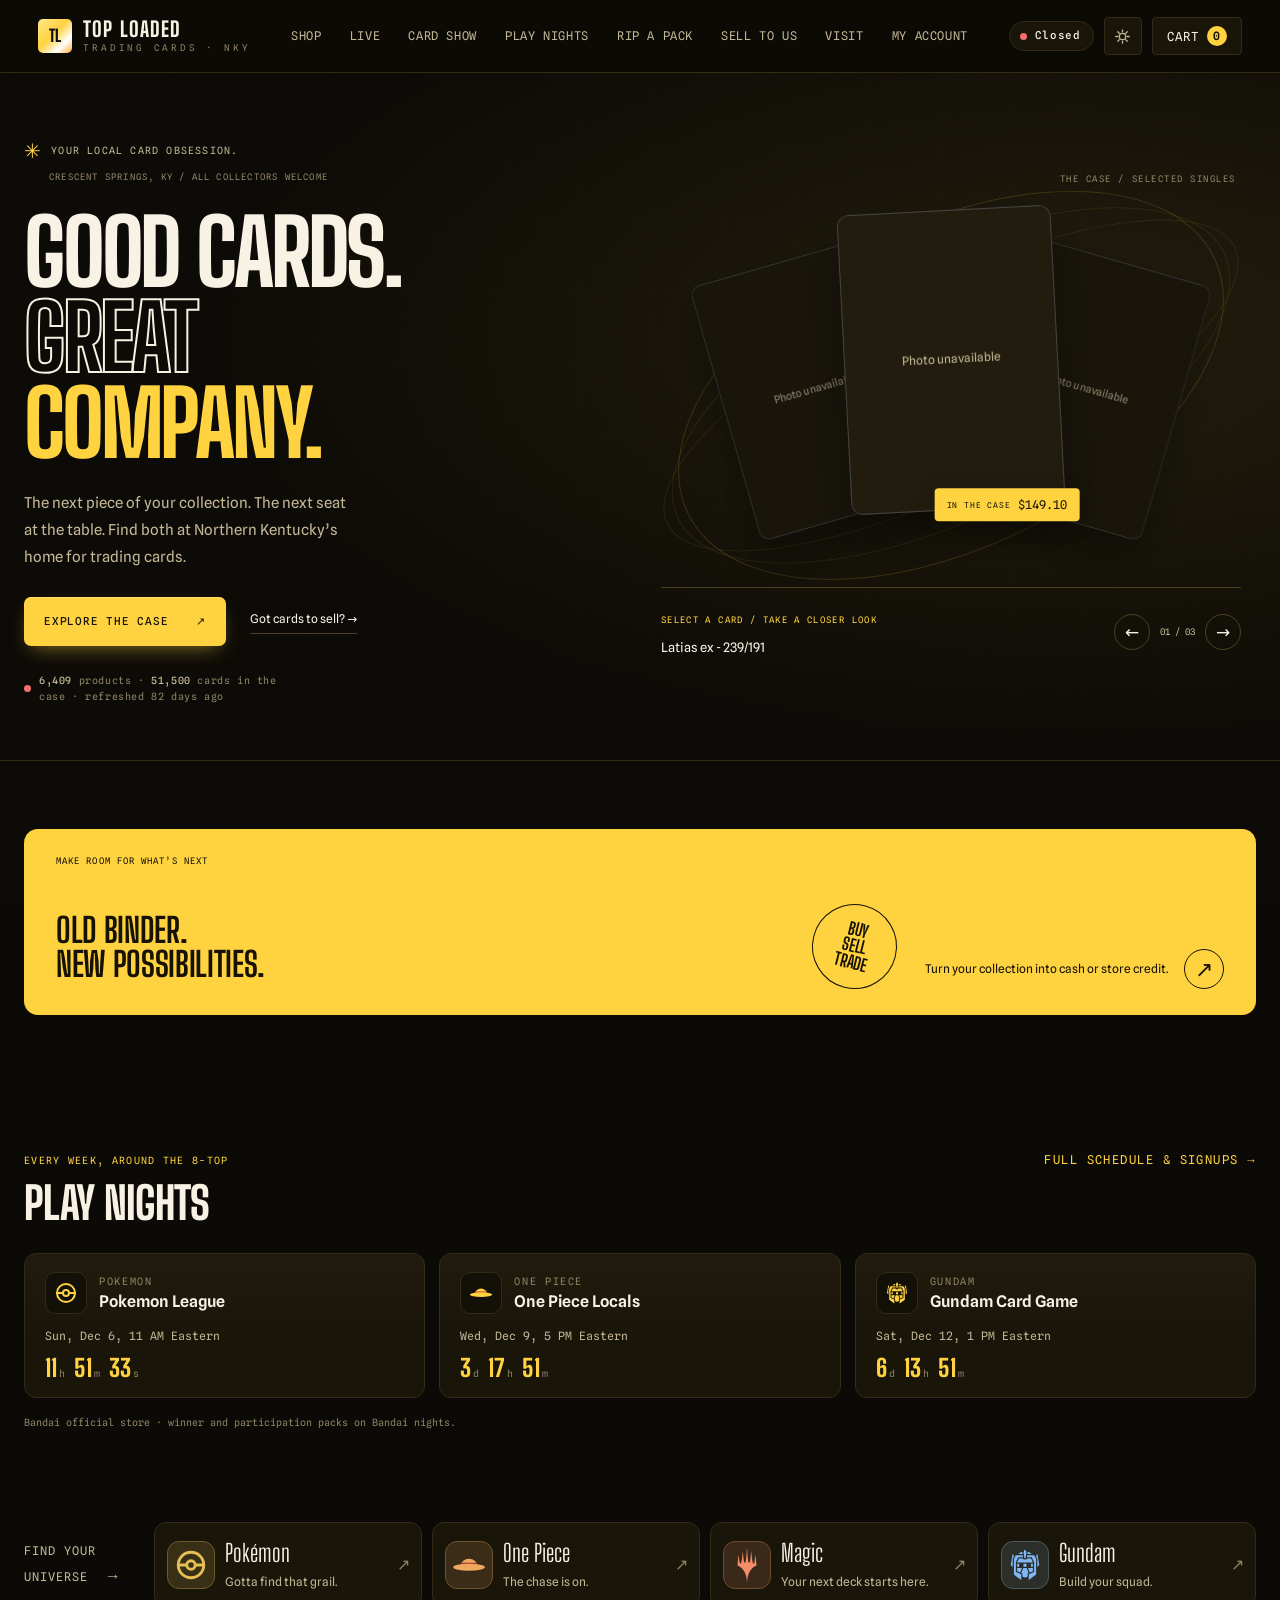
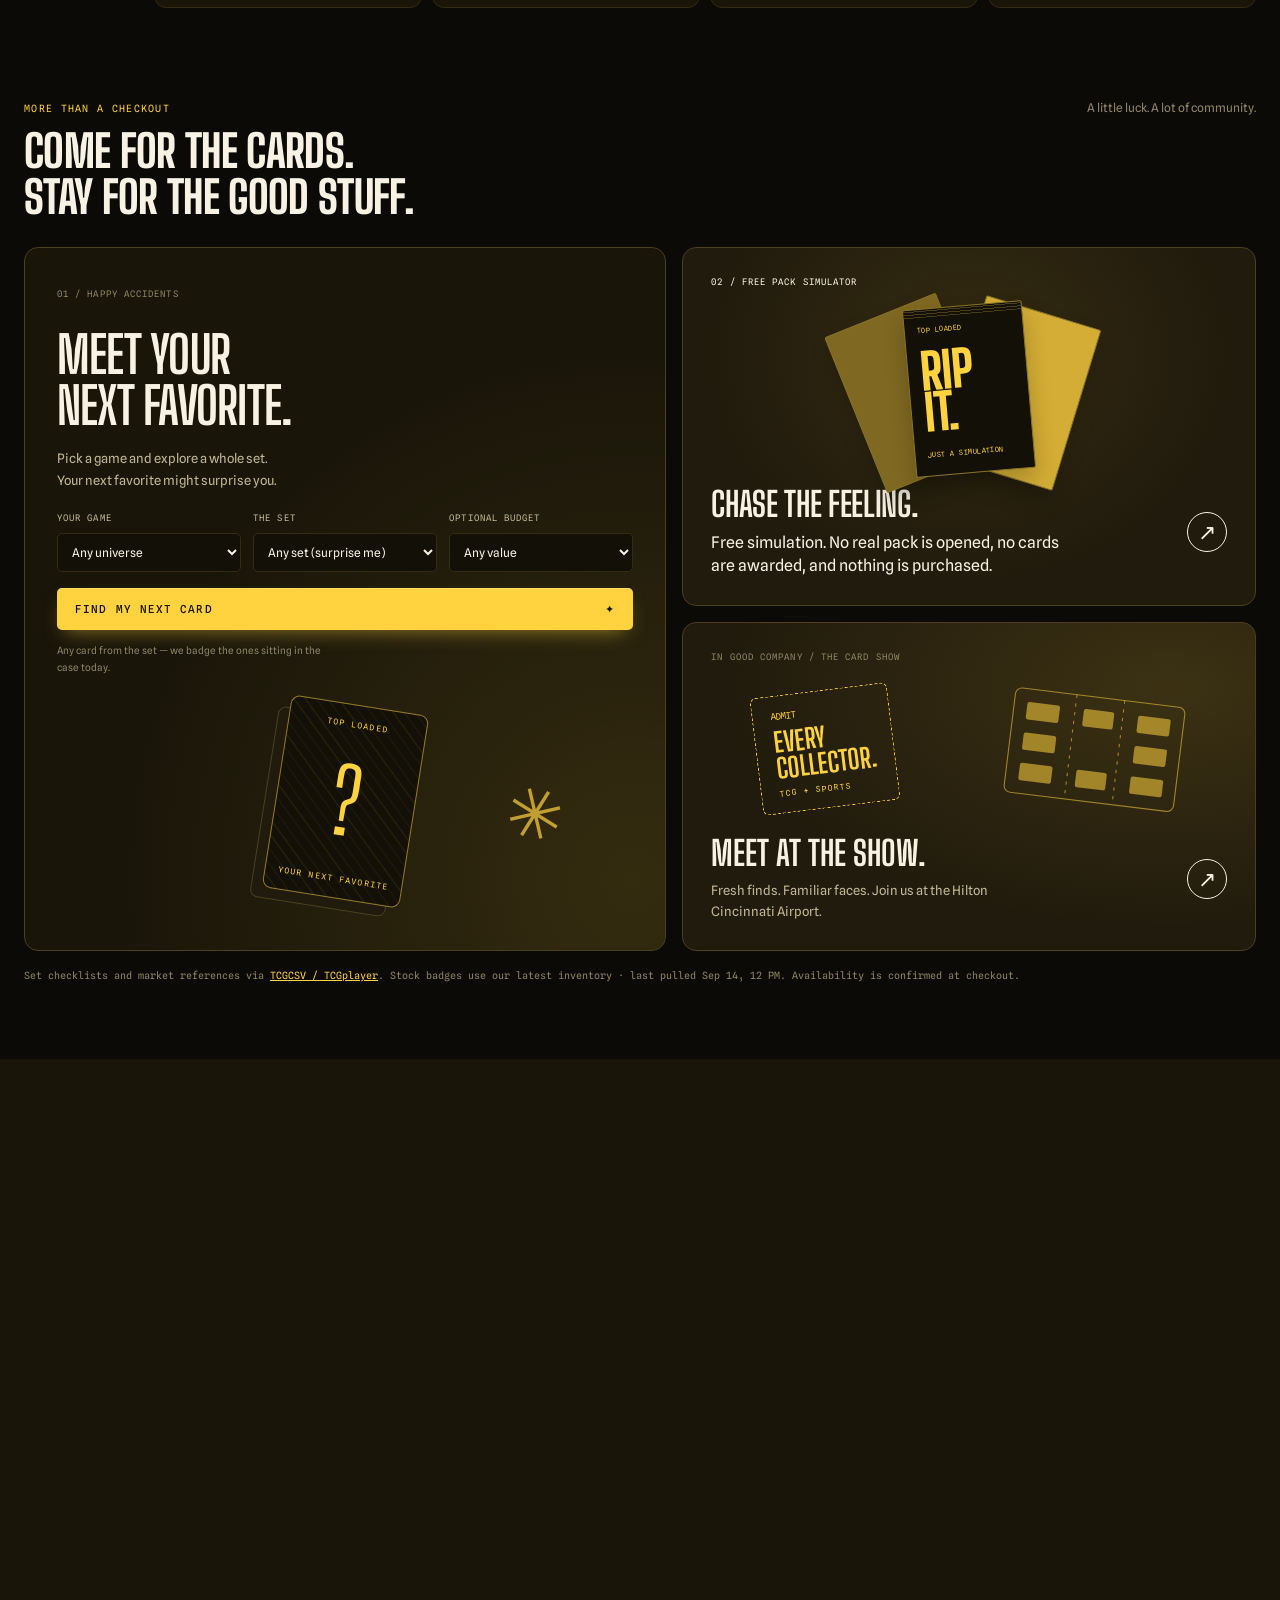
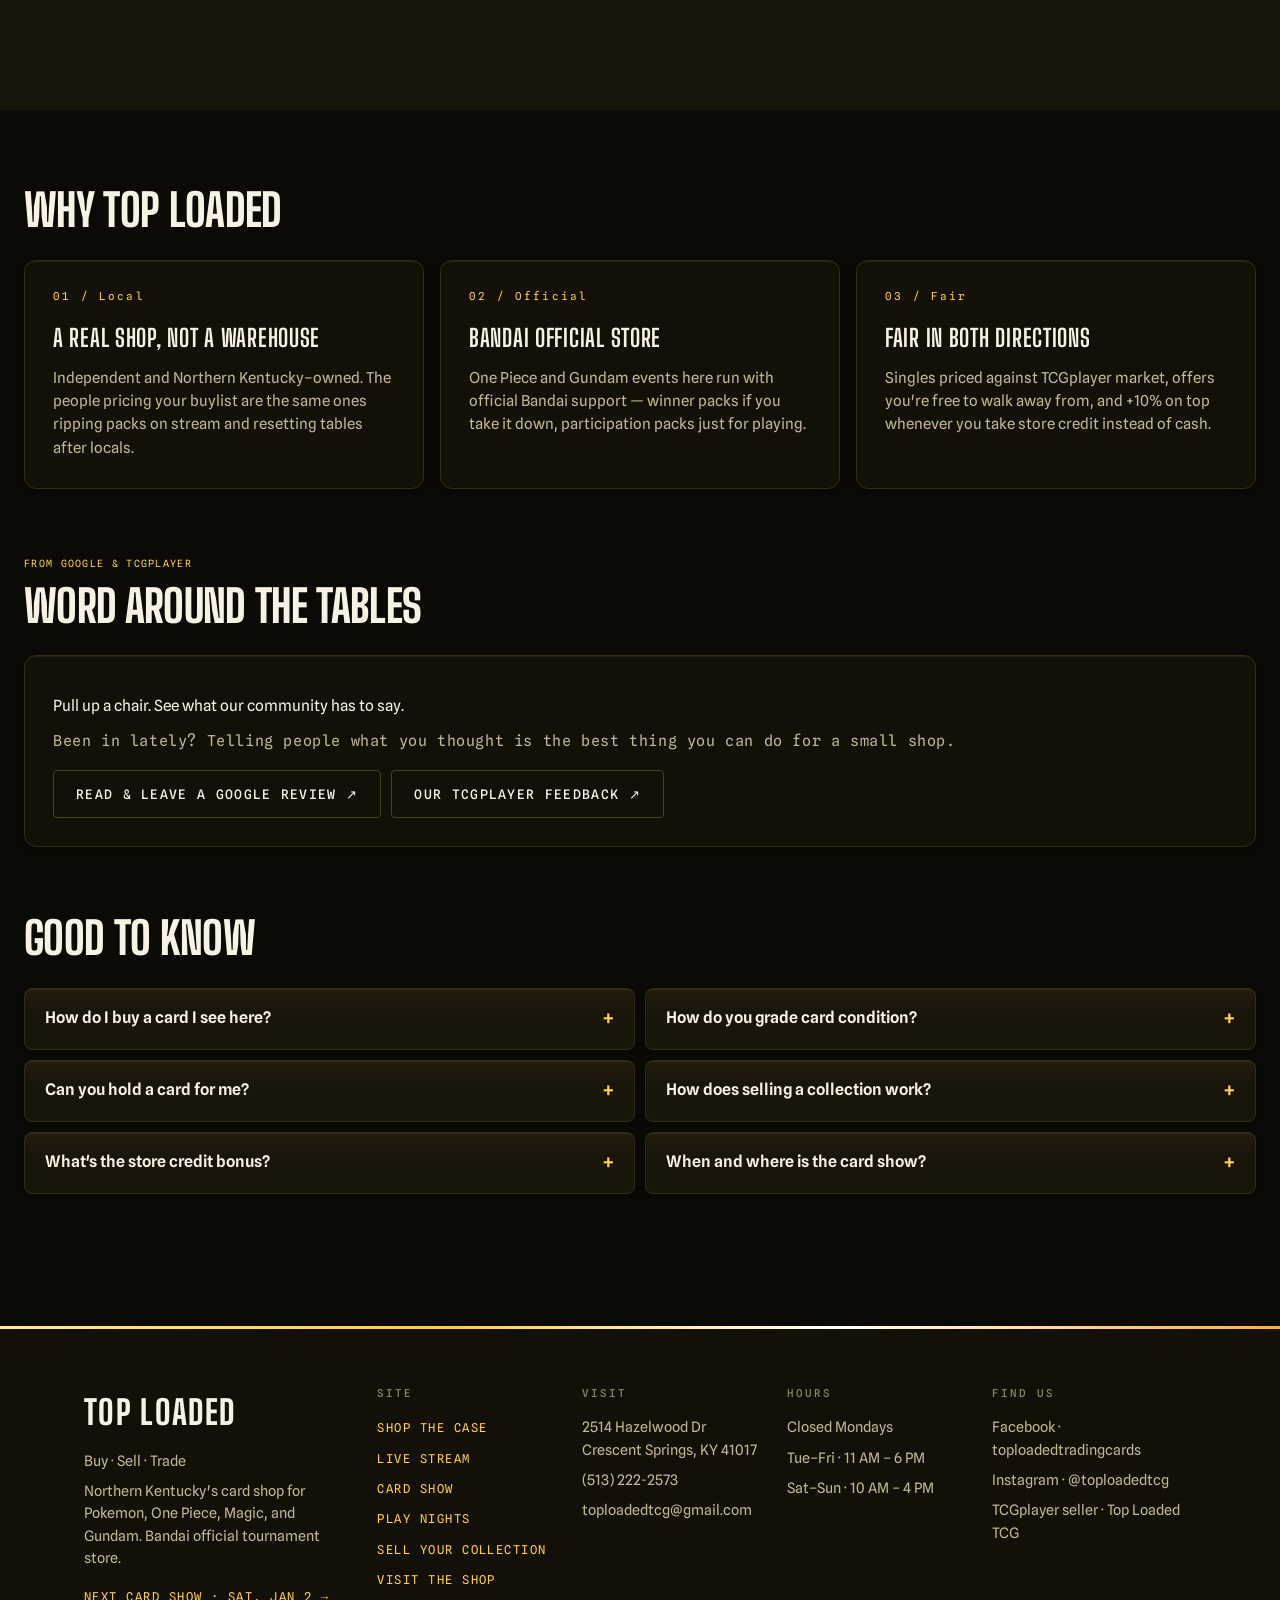
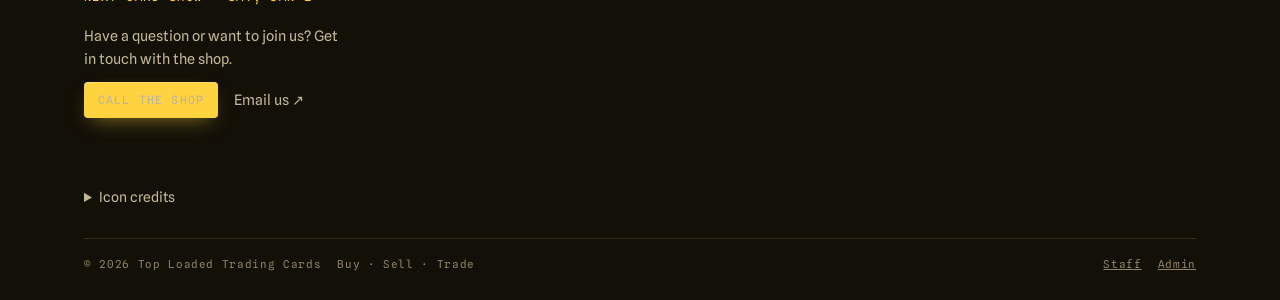
==== commit 0334d93c: "Integrate show rooms and entrances into the interactive table map" ====
--- a/index.html
+++ b/index.html
@@ -1525,7 +1525,6 @@
   @media(max-width:600px){.floor-map{--fp-cell:56px;background-size:62px 62px}.show-clock{padding:16px}.rev-meta,.rev-meta-head{grid-template-columns:minmax(0,1fr) 54px minmax(0,1fr)}}
 
 /* A compact, theme-aware floor guide and visual editor. */
-.show-wayfinding>p{max-width:78ch;color:var(--ink2);line-height:1.7}.show-wayfinding figure{margin:24px 0 0;max-width:1000px}.show-wayfinding img{display:block;width:100%;height:auto;border:1px solid var(--line);border-radius:14px}.show-wayfinding figcaption{font-size:.8rem;color:var(--ink2);margin-top:12px}
 .floor-tools{display:flex;align-items:end;flex-wrap:wrap;gap:12px;margin:18px 0 12px}
 .floor-tools .field{flex:1 1 170px;min-width:0}.floor-tools input,.floor-tools select{width:100%;min-height:44px}
 .floor-zoom{display:flex;flex-shrink:0;border:1px solid var(--line);border-radius:8px;overflow:hidden}
@@ -1534,7 +1533,16 @@
 .floor-guide-body{display:grid;grid-template-columns:minmax(0,1fr);gap:14px;margin:16px 0;align-items:start}
 .floor-guide-body .floor-scroll{margin:0;height:clamp(220px,40vw,530px);cursor:grab;overscroll-behavior-x:contain;position:relative;background:color-mix(in srgb,var(--surface) 90%,var(--accent) 10%)}
 .floor-scroll.is-panning{cursor:grabbing;user-select:none}
-.floor-map{--fp-gap:6px;min-width:0;gap:var(--fp-gap);background-size:calc(var(--fp-cell) + var(--fp-gap)) calc(var(--fp-row,var(--fp-cell)) + var(--fp-gap));border:2px solid var(--line);box-sizing:content-box;isolation:isolate}
+.floor-map{--fp-gap:6px;position:relative;min-width:0;gap:var(--fp-gap);background-size:calc(var(--fp-cell) + var(--fp-gap)) calc(var(--fp-row,var(--fp-cell)) + var(--fp-gap));border:2px solid var(--line);box-sizing:content-box;isolation:isolate}
+.floor-scroll:has(.is-show-venue){height:clamp(320px,70vw,850px)}
+.fp-venue{position:absolute;inset:0;width:100%;height:100%;pointer-events:none;overflow:visible;font-family:var(--body)}
+.fp-room{fill:var(--surface);stroke:var(--ink2);stroke-width:.5}.fp-room-prefunction,.fp-room-business{fill:color-mix(in srgb,var(--accent) 7%,var(--surface))}
+.fp-room-label{fill:var(--ink2);font-size:2.8px;font-weight:700;letter-spacing:.15px}.fp-map-title{fill:var(--ink);font-size:4.4px;font-weight:800}.fp-map-sub{fill:var(--ink2);font-size:2.6px}
+.fp-route{fill:none;stroke:var(--accent);stroke-width:1;stroke-dasharray:2 1}.fp-route-arrow{fill:none;stroke:var(--accent);stroke-width:1;stroke-linecap:round;stroke-linejoin:round}
+.fp-door{fill:var(--accent);stroke:var(--accent);stroke-width:.25}.fp-door-label{fill:var(--ink);font-size:2.4px;font-weight:700}
+.fp-entry-label{fill:var(--accent)}.fp-entry-text{fill:var(--accent-ink);font-size:2.65px;font-weight:800}
+.t-shop{background:var(--accent);color:var(--accent-ink);border-color:var(--accent)}
+.is-show-venue .fp-cell{z-index:1}.is-show-venue .fp-cell[aria-pressed="true"]{z-index:2}
 .floor-map.is-hilton .fp-cell{margin:2px}
 .t-unassigned{background:var(--surface2);color:var(--ink2);border-color:var(--line)}
 #showFloorMap{background-image:radial-gradient(var(--line) 1px,transparent 1px);background-size:20px 20px}
@@ -3500,32 +3508,20 @@
           </div>
         </form>
       </div>
-      <section class="section show-wayfinding" aria-labelledby="showArrivalTitle">
-        <div class="section-head"><h2 id="showArrivalTitle">Use the Convention Entrance</h2><span class="collector-note">Your way to the card show</span></div>
-        <p>Enter through the <b>Convention Entrance</b> and follow the pre-function area to the ballroom's three doors. Visit Top Loaded's booth in the business center. <b>The Turfway Room is not the card show.</b></p>
-        <figure><a href="venue-plans/hilton-show-guide.svg" target="_blank" rel="noopener noreferrer" aria-label="Open the card show entrance guide at full size"><img src="venue-plans/hilton-show-guide.svg" width="1000" height="720" loading="lazy" decoding="async" alt="Enter at the Convention Entrance. Follow the pre-function area to Top Loaded in the business center or through the near, middle and far doors into the Triple Crown Ballroom. Do not go to the Turfway Room."></a><figcaption>Tap the guide to open it full-size. Simplified wayfinding only&mdash;not to scale or a seating/safety plan.</figcaption></figure>
-      </section>
       <section class="section" aria-labelledby="floorTitle">
         <div class="section-head"><h2 id="floorTitle">Flat plan</h2><span class="collector-note">Explore the tables &middot; TCG &amp; Sports</span></div>
-        <p id="showFloorCoverage" class="card-note"><b>The show spans three spaces:</b> Triple Crown Ballroom, pre-function room, and business center. The current table plan covers the ballroom only; layouts for the other two spaces will be added when available.</p>
-        <p class="card-note"><b>Find Top Loaded in the business center:</b> four tables along the wall by the entrance door, plus a fifth table forming an L for trades. These are the shop's booth, not separate vendor openings.</p>
-        <p class="card-note"><b>Ballroom access:</b> three entrances on the pre-function side&mdash;near, middle, and far relative to the entrance. Keep all three access paths clear.</p>
-        <p class="card-note"><b>Pre-function tables:</b> the arrangement extends two tables out from the wall, with end tables as well. The detailed layout and table count are awaiting the organizer's diagram.</p>
+        <p class="card-note"><b>Enter through the Convention Entrance.</b> Follow the marked route through the pre-function area to any of the three ballroom doors, or visit Top Loaded in the business center. The Turfway Room is not the card show.</p>
         <p id="showFloorNote" class="card-note"></p>
         <div id="showFloorMix" class="floor-mix" aria-hidden="true"></div>
         <ul id="showFloorLegend" class="floor-legend"></ul>
         <div id="showFloorGuide" class="floor-guide" hidden>
-          <div class="floor-tools"><div class="field"><label for="floorSearch">Find a table or vendor</label><input id="floorSearch" type="search" placeholder="Table number or vendor name" maxlength="100"></div><div class="field"><label for="floorType">Show on map</label><select id="floorType"><option value="">All categories</option><option value="tcg">TCG</option><option value="sports">Sports</option><option value="mixed">Mixed</option><option value="unassigned">Vendor to be announced</option><option value="food">Food</option><option value="entry">Entry</option></select></div><div class="floor-zoom" aria-label="Map zoom"><button type="button" data-floor-zoom="out" aria-label="Zoom out">&minus;</button><button type="button" data-floor-zoom="fit">Fit floor</button><button type="button" data-floor-zoom="in" aria-label="Zoom in">+</button></div></div>
+          <div class="floor-tools"><div class="field"><label for="floorSearch">Find a table or vendor</label><input id="floorSearch" type="search" placeholder="Table number or vendor name" maxlength="100"></div><div class="field"><label for="floorType">Show on map</label><select id="floorType"><option value="">All categories</option><option value="tcg">TCG</option><option value="sports">Sports</option><option value="mixed">Mixed</option><option value="unassigned">Vendor to be announced</option><option value="shop">Top Loaded booth</option><option value="food">Food</option><option value="entry">Entry</option></select></div><div class="floor-zoom" aria-label="Map zoom"><button type="button" data-floor-zoom="out" aria-label="Zoom out">&minus;</button><button type="button" data-floor-zoom="fit">Fit floor</button><button type="button" data-floor-zoom="in" aria-label="Zoom in">+</button></div></div>
           <p class="card-note" id="floorScaleNote"></p>
           <p class="card-note">Select a table for details. Zoom for a closer look, drag empty floor to pan, or use the table directory below.</p>
           <div class="floor-guide-body"><div class="floor-scroll" id="showFloorScroll" tabindex="0" role="region" aria-label="Interactive vendor floor plan"><div class="floor-map" id="showFloorMap"></div></div><aside class="floor-detail" id="showFloorDetail" aria-live="polite"><h3>Explore the floor</h3><p>Choose a vendor on the map or in the directory.</p></aside></div>
           <p id="floorResults" role="status" class="card-note"></p>
           <details class="floor-directory"><summary>Table directory</summary><ul id="showFloorList" class="floor-vendors" aria-label="Vendor directory"></ul></details>
         </div>
-        <details class="venue-reference-details" id="showVenueReference"><summary>Hotel building reference &amp; directions</summary><section class="venue-reference" aria-labelledby="hiltonPlanTitle">
-          <div class="venue-reference-copy"><p class="eyebrow">Know the venue</p><h3 id="hiltonPlanTitle">Hilton Cincinnati Airport</h3><p>The show uses the Triple Crown Ballroom, pre-function room, and business center. The ballroom is highlighted on this hotel reference; its published dimensions are <b>96 &times; 41 ft</b>.</p><p class="card-note">The hotel diagram is a building reference, not the full show's table arrangement. Exact boundaries, entrances, exits and table positions for all three spaces must be confirmed with the organizer and venue.</p><a class="linklike" href="https://marketfloor.app/venues/8a57c194-916e-410c-a085-efbac3b39ad7/guide?locationId=8fdb51c9-6da6-4d06-bfaa-0e90b26b8fc4" target="_blank" rel="noopener noreferrer">Explore the Hilton in Marketfloor ↗</a></div>
-          <figure><div class="venue-plan-paper"><img src="venue-plans/hilton-first-floor.svg" alt="Hilton first-floor diagram: Triple Crown Ballroom beside the lobby and pre-function area" width="610" height="551" loading="lazy" decoding="async"><span class="venue-ballroom-outline" aria-hidden="true"></span></div><figcaption>Hotel-provided diagram, via the Marketfloor venue reference. <a href="https://custom.cvent.com/95cbca96509142b49afebbf7b0599659/files/rfp/85804e05e44a47d195543aedf6aaa8f0/646e697186df40a3b16f75ebac28a570.pdf" target="_blank" rel="noopener noreferrer">Source plan, page 2 ↗</a></figcaption></figure>
-        </section></details>
       </section>
     </div>
   </section>
@@ -4171,14 +4167,14 @@
       <div class="admin-card" id="cardFloorplan">
         <h3>Card show floor plan</h3>
         <p class="card-note">Build the actual show layout: select a booth to edit, drag it to move, or use its arrow keys. TCG, Sports and Mixed percentages count vendor booths, not floor area. Keep aisles, exits and other required clearances open; this editor does not certify a safe or venue-approved layout.</p>
-        <div class="field"><label for="setFpRoom">Room reference</label><select id="setFpRoom"><option value="hilton-ballroom">Hilton · ballroom only · 96 × 41 ft</option><option value="schematic">Custom schematic · no physical scale</option></select><p class="card-note" id="fpScaleNote"></p><p class="card-note">The Hilton show also uses the pre-function room and business center. This calibrated grid covers only the ballroom; do not place the additional rooms inside its boundaries. Their table layouts still need to be incorporated from the organizer's diagram.</p></div>
-        <div class="form-grid"><div class="field"><label for="setFpRows">Grid rows</label><input id="setFpRows" type="number" min="1" max="100" value="82"></div><div class="field"><label for="setFpCols">Grid columns</label><input id="setFpCols" type="number" min="1" max="200" value="192"></div></div>
+        <div class="field"><label for="setFpRoom">Room reference</label><select id="setFpRoom"><option value="hilton-show">Hilton · full show · all three rooms</option><option value="hilton-ballroom">Hilton · ballroom only · 96 × 41 ft</option><option value="schematic">Custom schematic · no physical scale</option></select><p class="card-note" id="fpScaleNote"></p><p class="card-note">The full show includes room outlines, three ballroom doors, the Convention Entrance and protected walking routes. TL1–TL4 and Trades form Top Loaded’s booth; use Add outer run for two tables out from the wall plus an end table. Save publishes only when the backend is connected.</p></div>
+        <div class="form-grid"><div class="field"><label for="setFpRows">Grid rows</label><input id="setFpRows" type="number" min="1" max="200" value="168"></div><div class="field"><label for="setFpCols">Grid columns</label><input id="setFpCols" type="number" min="1" max="240" value="224"></div></div>
         <div class="floor-tools"><div class="field"><label for="fpBrush">New booth category</label><select id="fpBrush"><option value="tcg">TCG</option><option value="sports">Sports</option><option value="mixed">Mixed</option><option value="food">Food</option><option value="entry">Entry</option></select></div><button class="btn btn-ghost" id="fpPlace" type="button" aria-pressed="false">Place on floor</button><button class="btn btn-ghost" id="fpRotate" type="button" disabled>Rotate selected</button><div class="floor-zoom" aria-label="Editor zoom"><button type="button" data-floor-zoom="out" aria-label="Zoom editor out">&minus;</button><button type="button" data-floor-zoom="fit">Fit floor</button><button type="button" data-floor-zoom="in" aria-label="Zoom editor in">+</button></div></div>
         <p id="fpSelection" class="card-note" role="status">Add a booth, or choose Place on floor and tap an empty square.</p>
         <div class="floor-guide-body"><div class="floor-scroll" id="fpScroll" tabindex="0" role="region" aria-label="Floor plan editor"><div class="floor-map" id="fpMap"></div></div><div id="fpEditor" class="floor-inspector"></div></div>
         <div class="floor-mix" id="fpMix" aria-hidden="true"></div><p id="fpMixText" class="card-note"></p><span id="fpRatio" class="save-state"></span>
         <p class="card-note" id="fpPublishNote" role="status"></p>
-        <div class="card-actions"><button class="btn" id="fpApply" type="button">Save floor plan</button><button class="btn btn-ghost" id="fpAdd" type="button">Add booth</button><button class="btn btn-ghost" id="fpExport" type="button">Download draft</button><span class="save-state" role="status" data-state-for="cardFloorplan"></span></div>
+        <div class="card-actions"><button class="btn" id="fpApply" type="button">Save floor plan</button><button class="btn btn-ghost" id="fpAdd" type="button">Add booth</button><button class="btn btn-ghost" id="fpAddOuterRun" type="button">Add outer run (2 + end)</button><button class="btn btn-ghost" id="fpExport" type="button">Download draft</button><span class="save-state" role="status" data-state-for="cardFloorplan"></span></div>
       </div>
 
       <div class="reset-row">
@@ -4516,7 +4512,7 @@
   </div>
 </div>
 
-<script id="siteConfig">window.TL_DEFAULT_CONFIG={"title":"Top Loaded","tagline":"Trading Cards · NKY","phone":"(513) 222-2573","phoneRaw":"+15132222573","email":"toploadedtcg@gmail.com","address":{"line1":"2514 Hazelwood Dr","city":"Crescent Springs","state":"KY","zip":"41017"},"timezone":"America/New_York","hours":{"mon":null,"tue":["11:00","18:00"],"wed":["11:00","18:00"],"thu":["11:00","18:00"],"fri":["11:00","18:00"],"sat":["10:00","16:00"],"sun":["10:00","16:00"]},"hoursText":{"wk":"Tue–Fri · 11 AM – 6 PM","we":"Sat–Sun · 10 AM – 4 PM"},"banner":{"on":false,"text":""},"logo":null,"show":{"date":"2026-10-03","start":"10:00","end":"16:00","setup":"08:00","hours":"10 AM – 4 PM","venue":"Hilton Cincinnati Airport","address":"7373 Turfway Rd, Florence, KY 41042","tables":24,"booked":null,"cadence":"First Saturday or Sunday of every month","tablePrices":[{"n":1,"price":30},{"n":2,"price":60},{"n":3,"price":90}],"floorplan":{"room":"hilton-ballroom","rows":82,"cols":192,"booths":[{"id":"t1","label":"T1","type":"unassigned","r":7,"c":17,"w":12,"h":5},{"id":"t2","label":"T2","type":"unassigned","r":7,"c":29,"w":12,"h":5},{"id":"t3","label":"T3","type":"unassigned","r":7,"c":41,"w":12,"h":5},{"id":"t4","label":"T4","type":"unassigned","r":7,"c":53,"w":12,"h":5},{"id":"t5","label":"T5","type":"unassigned","r":7,"c":65,"w":12,"h":5},{"id":"t6","label":"T6","type":"unassigned","r":7,"c":77,"w":12,"h":5},{"id":"t7","label":"T7","type":"unassigned","r":7,"c":89,"w":12,"h":5},{"id":"t8","label":"T8","type":"unassigned","r":7,"c":101,"w":12,"h":5},{"id":"t9","label":"T9","type":"unassigned","r":7,"c":113,"w":12,"h":5},{"id":"t10","label":"T10","type":"unassigned","r":7,"c":125,"w":12,"h":5},{"id":"t11","label":"T11","type":"unassigned","r":7,"c":137,"w":12,"h":5},{"id":"t12","label":"T12","type":"unassigned","r":7,"c":149,"w":12,"h":5},{"id":"t13","label":"T13","type":"unassigned","r":7,"c":161,"w":12,"h":5},{"id":"t14","label":"T14","type":"unassigned","r":17,"c":182,"w":5,"h":12},{"id":"t15","label":"T15","type":"unassigned","r":29,"c":182,"w":5,"h":12},{"id":"t16","label":"T16","type":"unassigned","r":41,"c":182,"w":5,"h":12},{"id":"t17","label":"T17","type":"unassigned","r":53,"c":182,"w":5,"h":12},{"id":"t18","label":"T18","type":"unassigned","r":72,"c":161,"w":12,"h":5},{"id":"t19","label":"T19","type":"unassigned","r":72,"c":149,"w":12,"h":5},{"id":"t20","label":"T20","type":"unassigned","r":72,"c":137,"w":12,"h":5},{"id":"t21","label":"T21","type":"unassigned","r":72,"c":125,"w":12,"h":5},{"id":"t22","label":"T22","type":"unassigned","r":72,"c":113,"w":12,"h":5},{"id":"t23","label":"T23","type":"unassigned","r":72,"c":101,"w":12,"h":5},{"id":"t24","label":"T24","type":"unassigned","r":72,"c":89,"w":12,"h":5},{"id":"t25","label":"T25","type":"unassigned","r":72,"c":77,"w":12,"h":5},{"id":"t26","label":"T26","type":"unassigned","r":72,"c":65,"w":12,"h":5},{"id":"t27","label":"T27","type":"unassigned","r":72,"c":53,"w":12,"h":5},{"id":"t28","label":"T28","type":"unassigned","r":72,"c":41,"w":12,"h":5},{"id":"t29","label":"T29","type":"unassigned","r":53,"c":7,"w":5,"h":12},{"id":"t30","label":"T30","type":"unassigned","r":41,"c":7,"w":5,"h":12},{"id":"t31","label":"T31","type":"unassigned","r":29,"c":7,"w":5,"h":12},{"id":"t32","label":"T32","type":"unassigned","r":17,"c":7,"w":5,"h":12},{"id":"t33","label":"T33","type":"unassigned","r":28,"c":28,"w":12,"h":5},{"id":"t34","label":"T34","type":"unassigned","r":28,"c":64,"w":12,"h":5},{"id":"t35","label":"T35","type":"unassigned","r":28,"c":76,"w":12,"h":5},{"id":"t36","label":"T36","type":"unassigned","r":28,"c":88,"w":12,"h":5},{"id":"t37","label":"T37","type":"unassigned","r":28,"c":100,"w":12,"h":5},{"id":"t38","label":"T38","type":"unassigned","r":28,"c":112,"w":12,"h":5},{"id":"t39","label":"T39","type":"unassigned","r":28,"c":136,"w":12,"h":5},{"id":"t40","label":"T40","type":"unassigned","r":28,"c":148,"w":12,"h":5},{"id":"t41","label":"T41","type":"unassigned","r":45,"c":40,"w":12,"h":5},{"id":"t42","label":"T42","type":"unassigned","r":45,"c":52,"w":12,"h":5},{"id":"t43","label":"T43","type":"unassigned","r":45,"c":64,"w":12,"h":5},{"id":"t44","label":"T44","type":"unassigned","r":45,"c":76,"w":12,"h":5},{"id":"t45","label":"T45","type":"unassigned","r":45,"c":88,"w":12,"h":5},{"id":"t46","label":"T46","type":"unassigned","r":45,"c":100,"w":12,"h":5},{"id":"t47","label":"T47","type":"unassigned","r":45,"c":112,"w":12,"h":5},{"id":"t48","label":"T48","type":"unassigned","r":45,"c":136,"w":12,"h":5},{"id":"t49","label":"T49","type":"unassigned","r":45,"c":148,"w":12,"h":5}]}},"events":[{"id":"op-wed","day":"Wed","dow":3,"name":"One Piece Locals","small":"Bandai official · winner & participation packs","time":"5:00 PM","start":"17:00","fee":"TBD","game":"op","signup":"tcgplus"},{"id":"op-sat","day":"Sat","dow":6,"name":"One Piece Locals","small":"Bandai official · winner & participation packs","time":"11:00 AM","start":"11:00","fee":"TBD","game":"op","signup":"tcgplus"},{"id":"gd-sat","day":"Sat","dow":6,"name":"Gundam Card Game","small":"Bandai official · winner & participation packs","time":"1:00 PM","start":"13:00","fee":"TBD","game":"gundam","signup":"tcgplus"},{"id":"pk-sun","day":"Sun","dow":0,"name":"Pokemon League","small":"All ages · league promo prizing","time":"11:00 AM","start":"11:00","fee":"TBD","game":"pk","signup":"form"}],"live":{"on":false,"title":"Streaming from the shop floor","platform":"facebook","embed":"","spotPrice":24.99,"spots":12,"packsPerSpot":3,"schedule":[]},"links":{"tcgplus":"https://www.bandai-tcg-plus.com/","facebook":"https://www.facebook.com/toploadedtradingcards","instagram":"https://www.instagram.com/toploadedtcg","tcgplayer":"https://www.tcgplayer.com/sellers/Top-Loaded-TCG/5c356cdf","whatnot":"","googleMaps":"https://www.google.com/maps/search/?api=1&query=Top+Loaded+Trading+Cards+2514+Hazelwood+Dr+Crescent+Springs+KY+41017","googleReviews":"https://share.google/ESpQQCzYsIL1Ffqo8","appleMaps":"https://maps.apple.com/place?place-id=I96E3F1088FE2244C"},"buy":{"rates":{"bulk":0.55,"standard":0.6,"hot":0.7,"graded":0.8},"creditBonus":0.1},"ticker":[["Charizard ex · 151","$85"],["Umbreon VMAX Alt","$450"],["Shanks OP-09 Leader","$42"],["The One Ring","$40"],["Prismatic ETBs","$70"],["Luffy OP-05 Alt","$88"],["Ragavan MH2","$41"],["Base Set holos","ask"],["Sealed booster boxes","top rates"]],"testimonials":[],"rip":{"prices":{"pk":4.49,"op":4.49,"mtg":5.49}},"reviews":{"tcgplayerAuto":true,"source":"google","googlePlaceId":"","minRating":5,"items":[]},"updatedAt":null};</script>
+<script id="siteConfig">window.TL_DEFAULT_CONFIG={"title":"Top Loaded","tagline":"Trading Cards · NKY","phone":"(513) 222-2573","phoneRaw":"+15132222573","email":"toploadedtcg@gmail.com","address":{"line1":"2514 Hazelwood Dr","city":"Crescent Springs","state":"KY","zip":"41017"},"timezone":"America/New_York","hours":{"mon":null,"tue":["11:00","18:00"],"wed":["11:00","18:00"],"thu":["11:00","18:00"],"fri":["11:00","18:00"],"sat":["10:00","16:00"],"sun":["10:00","16:00"]},"hoursText":{"wk":"Tue–Fri · 11 AM – 6 PM","we":"Sat–Sun · 10 AM – 4 PM"},"banner":{"on":false,"text":""},"logo":null,"show":{"date":"2026-10-03","start":"10:00","end":"16:00","setup":"08:00","hours":"10 AM – 4 PM","venue":"Hilton Cincinnati Airport","address":"7373 Turfway Rd, Florence, KY 41042","tables":24,"booked":null,"cadence":"First Saturday or Sunday of every month","tablePrices":[{"n":1,"price":30},{"n":2,"price":60},{"n":3,"price":90}],"floorplan":{"room":"hilton-show","rows":168,"cols":224,"booths":[{"id":"t1","label":"T1","type":"unassigned","r":89,"c":21,"w":12,"h":5},{"id":"t2","label":"T2","type":"unassigned","r":89,"c":33,"w":12,"h":5},{"id":"t3","label":"T3","type":"unassigned","r":89,"c":45,"w":12,"h":5},{"id":"t4","label":"T4","type":"unassigned","r":89,"c":57,"w":12,"h":5},{"id":"t5","label":"T5","type":"unassigned","r":89,"c":69,"w":12,"h":5},{"id":"t6","label":"T6","type":"unassigned","r":89,"c":81,"w":12,"h":5},{"id":"t7","label":"T7","type":"unassigned","r":89,"c":93,"w":12,"h":5},{"id":"t8","label":"T8","type":"unassigned","r":89,"c":105,"w":12,"h":5},{"id":"t9","label":"T9","type":"unassigned","r":89,"c":117,"w":12,"h":5},{"id":"t10","label":"T10","type":"unassigned","r":89,"c":129,"w":12,"h":5},{"id":"t11","label":"T11","type":"unassigned","r":89,"c":141,"w":12,"h":5},{"id":"t12","label":"T12","type":"unassigned","r":89,"c":153,"w":12,"h":5},{"id":"t13","label":"T13","type":"unassigned","r":89,"c":165,"w":12,"h":5},{"id":"t14","label":"T14","type":"unassigned","r":99,"c":186,"w":5,"h":12},{"id":"t15","label":"T15","type":"unassigned","r":111,"c":186,"w":5,"h":12},{"id":"t16","label":"T16","type":"unassigned","r":123,"c":186,"w":5,"h":12},{"id":"t17","label":"T17","type":"unassigned","r":135,"c":186,"w":5,"h":12},{"id":"t18","label":"T18","type":"unassigned","r":154,"c":165,"w":12,"h":5},{"id":"t19","label":"T19","type":"unassigned","r":154,"c":153,"w":12,"h":5},{"id":"t20","label":"T20","type":"unassigned","r":154,"c":141,"w":12,"h":5},{"id":"t21","label":"T21","type":"unassigned","r":154,"c":129,"w":12,"h":5},{"id":"t22","label":"T22","type":"unassigned","r":154,"c":117,"w":12,"h":5},{"id":"t23","label":"T23","type":"unassigned","r":154,"c":105,"w":12,"h":5},{"id":"t24","label":"T24","type":"unassigned","r":154,"c":93,"w":12,"h":5},{"id":"t25","label":"T25","type":"unassigned","r":154,"c":81,"w":12,"h":5},{"id":"t26","label":"T26","type":"unassigned","r":154,"c":69,"w":12,"h":5},{"id":"t27","label":"T27","type":"unassigned","r":154,"c":57,"w":12,"h":5},{"id":"t28","label":"T28","type":"unassigned","r":154,"c":45,"w":12,"h":5},{"id":"t29","label":"T29","type":"unassigned","r":135,"c":11,"w":5,"h":12},{"id":"t30","label":"T30","type":"unassigned","r":123,"c":11,"w":5,"h":12},{"id":"t31","label":"T31","type":"unassigned","r":111,"c":11,"w":5,"h":12},{"id":"t32","label":"T32","type":"unassigned","r":99,"c":11,"w":5,"h":12},{"id":"t33","label":"T33","type":"unassigned","r":110,"c":32,"w":12,"h":5},{"id":"t34","label":"T34","type":"unassigned","r":110,"c":68,"w":12,"h":5},{"id":"t35","label":"T35","type":"unassigned","r":110,"c":80,"w":12,"h":5},{"id":"t36","label":"T36","type":"unassigned","r":110,"c":92,"w":12,"h":5},{"id":"t37","label":"T37","type":"unassigned","r":110,"c":104,"w":12,"h":5},{"id":"t38","label":"T38","type":"unassigned","r":110,"c":116,"w":12,"h":5},{"id":"t39","label":"T39","type":"unassigned","r":110,"c":140,"w":12,"h":5},{"id":"t40","label":"T40","type":"unassigned","r":110,"c":152,"w":12,"h":5},{"id":"t41","label":"T41","type":"unassigned","r":127,"c":44,"w":12,"h":5},{"id":"t42","label":"T42","type":"unassigned","r":127,"c":56,"w":12,"h":5},{"id":"t43","label":"T43","type":"unassigned","r":127,"c":68,"w":12,"h":5},{"id":"t44","label":"T44","type":"unassigned","r":127,"c":80,"w":12,"h":5},{"id":"t45","label":"T45","type":"unassigned","r":127,"c":92,"w":12,"h":5},{"id":"t46","label":"T46","type":"unassigned","r":127,"c":104,"w":12,"h":5},{"id":"t47","label":"T47","type":"unassigned","r":127,"c":116,"w":12,"h":5},{"id":"t48","label":"T48","type":"unassigned","r":127,"c":140,"w":12,"h":5},{"id":"t49","label":"T49","type":"unassigned","r":127,"c":152,"w":12,"h":5},{"id":"tl-wall-1","label":"TL1","type":"shop","r":14,"c":128,"w":16,"h":5},{"id":"tl-wall-2","label":"TL2","type":"shop","r":14,"c":144,"w":16,"h":5},{"id":"tl-wall-3","label":"TL3","type":"shop","r":14,"c":160,"w":16,"h":5},{"id":"tl-wall-4","label":"TL4","type":"shop","r":14,"c":176,"w":16,"h":5},{"id":"tl-trades","label":"Trades","type":"shop","r":19,"c":187,"w":5,"h":16}]}},"events":[{"id":"op-wed","day":"Wed","dow":3,"name":"One Piece Locals","small":"Bandai official · winner & participation packs","time":"5:00 PM","start":"17:00","fee":"TBD","game":"op","signup":"tcgplus"},{"id":"op-sat","day":"Sat","dow":6,"name":"One Piece Locals","small":"Bandai official · winner & participation packs","time":"11:00 AM","start":"11:00","fee":"TBD","game":"op","signup":"tcgplus"},{"id":"gd-sat","day":"Sat","dow":6,"name":"Gundam Card Game","small":"Bandai official · winner & participation packs","time":"1:00 PM","start":"13:00","fee":"TBD","game":"gundam","signup":"tcgplus"},{"id":"pk-sun","day":"Sun","dow":0,"name":"Pokemon League","small":"All ages · league promo prizing","time":"11:00 AM","start":"11:00","fee":"TBD","game":"pk","signup":"form"}],"live":{"on":false,"title":"Streaming from the shop floor","platform":"facebook","embed":"","spotPrice":24.99,"spots":12,"packsPerSpot":3,"schedule":[]},"links":{"tcgplus":"https://www.bandai-tcg-plus.com/","facebook":"https://www.facebook.com/toploadedtradingcards","instagram":"https://www.instagram.com/toploadedtcg","tcgplayer":"https://www.tcgplayer.com/sellers/Top-Loaded-TCG/5c356cdf","whatnot":"","googleMaps":"https://www.google.com/maps/search/?api=1&query=Top+Loaded+Trading+Cards+2514+Hazelwood+Dr+Crescent+Springs+KY+41017","googleReviews":"https://share.google/ESpQQCzYsIL1Ffqo8","appleMaps":"https://maps.apple.com/place?place-id=I96E3F1088FE2244C"},"buy":{"rates":{"bulk":0.55,"standard":0.6,"hot":0.7,"graded":0.8},"creditBonus":0.1},"ticker":[["Charizard ex · 151","$85"],["Umbreon VMAX Alt","$450"],["Shanks OP-09 Leader","$42"],["The One Ring","$40"],["Prismatic ETBs","$70"],["Luffy OP-05 Alt","$88"],["Ragavan MH2","$41"],["Base Set holos","ask"],["Sealed booster boxes","top rates"]],"testimonials":[],"rip":{"prices":{"pk":4.49,"op":4.49,"mtg":5.49}},"reviews":{"tcgplayerAuto":true,"source":"google","googlePlaceId":"","minRating":5,"items":[]},"updatedAt":null};window.TL_FLOOR_VENUE={"rows":168,"cols":224,"ballroomOffset":{"r":82,"c":4},"rooms":[{"id":"ballroom","label":"TRIPLE CROWN BALLROOM","r":83,"c":5,"w":192,"h":82,"labelR":161,"labelC":70},{"id":"prefunction","label":"PRE-FUNCTION · OUTER TABLES","r":39,"c":5,"w":192,"h":44,"labelR":44,"labelC":12},{"id":"business","label":"BUSINESS CENTER · TOP LOADED","r":3,"c":121,"w":76,"h":36,"labelR":9,"labelC":124}],"clearways":[{"r":77,"c":6,"w":190,"h":6},{"r":84,"c":6,"w":190,"h":4},{"r":36,"c":173,"w":8,"h":41},{"r":80,"c":12,"w":10,"h":8},{"r":80,"c":97,"w":10,"h":8},{"r":80,"c":183,"w":10,"h":8}],"doors":[{"id":"far","label":"Far door","r":82,"c":12,"w":10,"h":2},{"id":"middle","label":"Middle door","r":82,"c":97,"w":10,"h":2},{"id":"near","label":"Near door","r":82,"c":183,"w":10,"h":2}],"outerRunColumns":[35,73,123,153],"note":"Room outlines, outer table positions and walking routes are schematic, not surveyed or venue-approved clearance measurements."};</script>
 <script id="cardArtData"></script>
 <script>
 (function(){
@@ -10131,7 +10127,22 @@
 
   /* Marketfloor-inspired local guide. No external event's bookings are copied. */
   TL.floorplan = (function(){
-    var labels = {tcg:"TCG",sports:"Sports",mixed:"Mixed",unassigned:"Vendor to be announced",food:"Food",entry:"Entry"};
+    var labels = {tcg:"TCG",sports:"Sports",mixed:"Mixed",unassigned:"Vendor to be announced",shop:"Top Loaded booth",food:"Food",entry:"Entry"};
+    function venue(room){return room==='hilton-show'?window.TL_FLOOR_VENUE:null;}
+    function inside(b,a){return b.r>=a.r&&b.c>=a.c&&b.r+b.h<=a.r+a.h&&b.c+b.w<=a.c+a.w;}
+    function accessible(b,size){var v=venue(size.room);return !v||(size.rows===v.rows&&size.cols===v.cols&&v.rooms.some(function(a){return inside(b,a);})&&!v.clearways.some(function(a){return overlaps(b,a);}));}
+    function area(b,room){var v=venue(room),a=v&&v.rooms.find(function(a){return inside(b,a);});return a?{ballroom:'Ballroom',prefunction:'Pre-function',business:'Business center'}[a.id]:'';}
+    function backdrop(room){
+      var v=venue(room);if(!v)return '';
+      var out='<svg class="fp-venue" viewBox="0 0 '+v.cols+' '+v.rows+'" preserveAspectRatio="none" role="img" aria-label="Convention Entrance leads through the pre-function area to three ballroom doors and Top Loaded in the business center. Turfway Room is not part of the show.">';
+      v.rooms.forEach(function(a){out+='<rect class="fp-room fp-room-'+a.id+'" x="'+(a.c-1)+'" y="'+(a.r-1)+'" width="'+a.w+'" height="'+a.h+'"/><text class="fp-room-label" x="'+a.labelC+'" y="'+a.labelR+'">'+esc(a.label)+'</text>';});
+      out+='<text class="fp-map-title" x="7" y="10">TOP LOADED CARD SHOW</text><text class="fp-map-sub" x="7" y="17">Ballroom · Pre-function · Business center</text>';
+      out+='<path class="fp-route" d="M216 62V79H17 M177 79V36 M17 79V86 M102 79V86 M188 79V86"/>';
+      out+='<path class="fp-route-arrow" d="m174 40 3-4 3 4 M14 83l3 3 3-3 M99 83l3 3 3-3 M185 83l3 3 3-3 M212 75l4 4 4-4"/>';
+      v.doors.forEach(function(d){out+='<rect class="fp-door" x="'+(d.c-1)+'" y="'+(d.r-1)+'" width="'+d.w+'" height="'+d.h+'"/><text class="fp-door-label" x="'+(d.c+d.w/2-1)+'" y="76" text-anchor="middle">'+esc(d.label)+'</text>';});
+      out+='<rect class="fp-entry-label" x="199" y="43" width="24" height="19" rx="1"/><text class="fp-entry-text" x="211" y="48" text-anchor="middle">ENTER HERE</text><text class="fp-entry-text" x="211" y="54" text-anchor="middle">Convention</text><text class="fp-entry-text" x="211" y="59" text-anchor="middle">Entrance</text>';
+      return out+'</svg>';
+    }
     function stats(booths){
       var counts = {tcg:0,sports:0,mixed:0};
       (booths || []).forEach(function(b){ if(b && Object.prototype.hasOwnProperty.call(counts,b.type)) counts[b.type]++; });
@@ -10142,17 +10153,25 @@
     }
     function fits(b,size){return b.r>=1 && b.c>=1 && b.w>=1 && b.h>=1 && b.r+b.h-1<=size.rows && b.c+b.w-1<=size.cols;}
     function overlaps(a,b){return a.c<b.c+b.w && b.c<a.c+a.w && a.r<b.r+b.h && b.r<a.r+a.h;}
-    function canPlace(booths,b,size,skip){return fits(b,size) && !booths.some(function(other,i){return i!==skip && overlaps(b,other);});}
+    function canPlace(booths,b,size,skip){return fits(b,size) && accessible(b,size) && !booths.some(function(other,i){return i!==skip && overlaps(b,other);});}
+    function outerRun(booths,room){
+      var v=venue(room),added=[];if(!v||booths.length+3>100)return added;
+      v.outerRunColumns.some(function(c){
+        var run=[{r:48,c:c,w:5,h:12},{r:60,c:c,w:5,h:12},{r:72,c:c-4,w:13,h:5}];
+        if(run.every(function(b){return canPlace(booths,b,{rows:v.rows,cols:v.cols,room:room},-1);})){added=run;return true;}return false;
+      });return added;
+    }
     function roomMetrics(room,rows,cols){
-      var hilton=room==='hilton-ballroom';
-      return {hilton:hilton,row:hilton?64*cols/rows*41/96:64,gap:hilton?0:6,widthFt:hilton?96:null,heightFt:hilton?41:null};
+      var hilton=room==='hilton-ballroom',show=room==='hilton-show';
+      return {hilton:hilton||show,row:hilton?64*cols/rows*41/96:64,gap:hilton||show?0:6,widthFt:hilton?96:null,heightFt:hilton?41:null};
     }
     function layout(map,room,size){
       var m=roomMetrics(room,size.rows,size.cols);
       map.dataset.rows=size.rows;map.dataset.cols=size.cols;map.dataset.rowBase=m.row;map.dataset.baseGap=m.gap;
       map.classList.toggle('is-hilton',m.hilton);
+      map.classList.toggle('is-show-venue',room==='hilton-show');
       map.style.gridTemplateColumns='repeat('+size.cols+', var(--fp-cell))';map.style.gridTemplateRows='repeat('+size.rows+', var(--fp-row, var(--fp-cell)))';
-      return m.hilton?'Triple Crown Ballroom · 96 × 41 ft. Each grid allocation is '+(96/size.cols).toFixed(1)+' × '+(41/size.rows).toFixed(1)+' ft. Booth placements are organizer-entered, not surveyed.':'Custom schematic · grid positions have no physical scale.';
+      return room==='hilton-show'?'Full show plan · Ballroom, pre-function and Top Loaded booth. Outlines and outer-room placements are schematic; marked walking routes stay clear.':m.hilton?'Triple Crown Ballroom · 96 × 41 ft. Each grid allocation is '+(96/size.cols).toFixed(1)+' × '+(41/size.rows).toFixed(1)+' ft. Booth placements are organizer-entered, not surveyed.':'Custom schematic · grid positions have no physical scale.';
     }
     function viewport(root,map,scroll){
       var zoom=1,drag=null,fitMode=true;
@@ -10195,15 +10214,18 @@
       scroll.addEventListener('pointermove',function(e){if(!drag||e.pointerId!==drag.id)return;scroll.scrollLeft=drag.left+drag.x-e.clientX;scroll.scrollTop=drag.top+drag.y-e.clientY;});
       function stop(){drag=null;scroll.classList.remove('is-panning');}
       scroll.addEventListener('pointerup',stop);scroll.addEventListener('pointercancel',stop);scroll.addEventListener('lostpointercapture',stop);
-      map.addEventListener('focusin',function(e){var b=e.target.closest('.fp-cell');if(b)focus(b);});
+      // Pointer focus happens before click: zooming here moves a small table out
+      // from under the pointer and cancels that click. Keyboard focus can zoom;
+      // pointer selection zooms only in the click handler after selection.
+      map.addEventListener('focusin',function(e){var b=e.target.closest('.fp-cell');if(b&&b.matches(':focus-visible'))focus(b);});
       if(typeof ResizeObserver!=='undefined')new ResizeObserver(function(){if(fitMode)fit();}).observe(scroll);
       return {fit:fit,focus:focus,refresh:function(){if(fitMode)fit();else setZoom(zoom);}};
     }
     var publicBooths=[],selected=-1,publicView=null;
-    function match(b){var q=($('#floorSearch').value||'').trim().toLowerCase(),type=$('#floorType').value;return (!type||b.type===type)&&(!q||(b.label+' '+b.id+' '+labels[b.type]).toLowerCase().includes(q));}
+    function match(b){var q=($('#floorSearch').value||'').trim().toLowerCase(),type=$('#floorType').value;return (!type||b.type===type)&&(!q||(b.label+' '+b.id+' '+labels[b.type]+' '+area(b,((TL.config.show||{}).floorplan||{}).room)).toLowerCase().includes(q));}
     function details(i){
       var b=publicBooths[i];selected=b?i:-1;
-      $('#showFloorDetail').innerHTML=b?'<p class="eyebrow">'+esc(labels[b.type])+'</p><h3>'+esc(b.label)+'</h3><p>'+(b.type==='unassigned'?'The vendor for this position has not been announced for this show. This is not a table availability or reservation offer.':'Find this location in the highlighted area of the map.')+'</p>':'<h3>Explore the floor</h3><p>Choose a table on the map or in the directory.</p>';
+      $('#showFloorDetail').innerHTML=b?'<p class="eyebrow">'+esc(area(b,((TL.config.show||{}).floorplan||{}).room)+' · '+labels[b.type])+'</p><h3>'+esc(b.label)+'</h3><p>'+(b.type==='shop'?'Top Loaded’s own booth in the business center: four wall tables plus an L-shaped trade table. Not a separate vendor opening.':b.type==='unassigned'?'The vendor for this position has not been announced for this show. This is not a table availability or reservation offer.':'Find this location in the highlighted area of the map.')+'</p>':'<h3>Explore the floor</h3><p>Choose a table on the map or in the directory. Enter at the Convention Entrance—not the Turfway Room.</p>';
       $$('#showFloorGuide [data-floor-booth]').forEach(function(el){el.setAttribute('aria-pressed',String(Number(el.dataset.floorBooth)===selected));});
     }
     function filter(){
@@ -10220,8 +10242,6 @@
       var booths = (Array.isArray(f.booths) ? f.booths : []).filter(function(b){return b && labels[b.type] && b.r>=1 && b.c>=1 && b.w>=1 && b.h>=1 && b.r+b.h-1<=rows && b.c+b.w-1<=cols;});
       var map=$("#showFloorMap"), note=$("#showFloorNote"), mix=$("#showFloorMix"), legend=$("#showFloorLegend"), list=$("#showFloorList"), scroll=$("#showFloorScroll");
       if(!map) return;
-      $('#showVenueReference').hidden=!/hilton/i.test(String((TL.config.show||{}).venue));
-      $('#showFloorCoverage').hidden=f.room!=='hilton-ballroom'||$('#showVenueReference').hidden;
       var guide=$('#showFloorGuide');guide.hidden=!booths.length;
       scroll.hidden = !booths.length; mix.hidden = !booths.length;
       if(!booths.length){ note.textContent="The vendor layout is not published yet. Check back for the confirmed TCG and Sports booth locations and percentages."; map.innerHTML=legend.innerHTML=list.innerHTML=mix.innerHTML="";publicBooths=[];selected=-1;return; }
@@ -10230,8 +10250,8 @@
       note.textContent=s.total?s.total+" assigned vendor booths on this plan · TCG/Sports percentages cover these assigned booths only, not the full show or floor area. Mixed vendors are separate."+(pending?' '+pending+' assignments to follow.':''):"Marketfloor table layout · vendor assignments for this show are to be announced. TCG/Sports percentages for this plan will appear as vendors are assigned. Positions are subject to organizer confirmation.";
       mix.hidden=!s.total;
       layout(map,f.room,{rows:rows,cols:cols});
-      $('#floorScaleNote').textContent=f.room==='hilton-ballroom'?'Ballroom-only table plan · Triple Crown Ballroom · 96 × 41 ft':'Organizer’s table-layout guide';
-      map.innerHTML=booths.map(function(b,i){return '<button type="button" class="fp-cell t-'+b.type+'" data-floor-booth="'+i+'" aria-pressed="false" aria-label="'+esc(b.label+' · '+labels[b.type]+', row '+b.r+', column '+b.c)+'" title="'+esc(b.label+' · '+labels[b.type])+'" style="grid-row:'+b.r+' / span '+b.h+';grid-column:'+b.c+' / span '+b.w+'"><b>'+esc(b.label)+'</b><i>'+labels[b.type]+'</i></button>';}).join("");
+      $('#floorScaleNote').textContent=f.room==='hilton-show'?'One map · all three show spaces. Table positions and walking routes are schematic and subject to organizer confirmation.':f.room==='hilton-ballroom'?'Ballroom-only table plan · Triple Crown Ballroom · 96 × 41 ft':'Organizer’s table-layout guide';
+      map.innerHTML=backdrop(f.room)+booths.map(function(b,i){return '<button type="button" class="fp-cell t-'+b.type+'" data-floor-booth="'+i+'" aria-pressed="false" aria-label="'+esc(b.label+' · '+labels[b.type]+', row '+b.r+', column '+b.c)+'" title="'+esc(b.label+' · '+labels[b.type])+'" style="grid-row:'+b.r+' / span '+b.h+';grid-column:'+b.c+' / span '+b.w+'"><b>'+esc(b.label)+'</b><i>'+labels[b.type]+'</i></button>';}).join("");
       mix.innerHTML=Object.keys(s.pct).map(function(k){return '<span class="t-'+k+'" style="width:'+s.pct[k]+'%"></span>';}).join("");
       legend.innerHTML=Object.keys(labels).filter(function(k){return booths.some(function(b){return b.type===k;});}).map(function(k){return '<li><i class="t-'+k+'" aria-hidden="true"></i>'+labels[k]+(s.pct[k]!==undefined?' '+s.pct[k]+'% ('+s.counts[k]+')':'')+'</li>';}).join("");
       publicBooths=booths;details(booths.findIndex(function(b){return b.id===selectedId;}));filter();
@@ -10245,7 +10265,7 @@
     }
     TL.on("init",render); TL.on("config:change",render);
     TL.on('view:change',function(d){if(d.name==='show'&&publicView)requestAnimationFrame(function(){publicView.refresh();});});
-    return {stats:stats,render:render,viewport:viewport,fits:fits,overlaps:overlaps,canPlace:canPlace,layout:layout,roomMetrics:roomMetrics};
+    return {stats:stats,render:render,viewport:viewport,fits:fits,overlaps:overlaps,canPlace:canPlace,layout:layout,roomMetrics:roomMetrics,backdrop:backdrop,area:area,venue:venue,outerRun:outerRun};
   })();
 
   /* ---------- pack rip: virtual booster mini-game ----------
@@ -11632,12 +11652,12 @@
   /* ---- card show floor plan ----
      config.show.floorplan = {rows, cols, booths:[{id, r, c, w, h, type, label}]}.
      Grid is 1-indexed. Visual edits use the same geometry checks as numeric edits. */
-  var BOOTH_OPTS = [["unassigned", "Vendor to be announced"], ["tcg", "TCG"], ["sports", "Sports"], ["mixed", "Mixed"], ["food", "Food"], ["entry", "Entry"]];
-  var BOOTH_LAB = {unassigned:"Vendor to be announced",tcg: "TCG", sports: "Sports", mixed: "Mixed", food: "Food", entry: "Entry"};
-  var FP_MAX_ROWS = 100, FP_MAX_COLS = 200;
+  var BOOTH_OPTS = [["unassigned", "Vendor to be announced"], ["tcg", "TCG"], ["sports", "Sports"], ["mixed", "Mixed"], ["shop", "Top Loaded booth"], ["food", "Food"], ["entry", "Entry"]];
+  var BOOTH_LAB = {unassigned:"Vendor to be announced",tcg: "TCG", sports: "Sports", mixed: "Mixed", shop:"Top Loaded booth",food: "Food", entry: "Entry"};
+  var FP_MAX_ROWS = 200, FP_MAX_COLS = 240;
   var fpWork = [], fpReady = false, fpUid = 0, fpSelected = -1, fpPlacing = false, fpViewport = null, fpDrag = null, fpSuppressClick = false;
   function fpSize(){
-    return {rows: TL.clamp(Math.round(num(val("setFpRows"), 6)), 1, FP_MAX_ROWS), cols: TL.clamp(Math.round(num(val("setFpCols"), 10)), 1, FP_MAX_COLS)};
+    return {rows: TL.clamp(Math.round(num(val("setFpRows"), 6)), 1, FP_MAX_ROWS), cols: TL.clamp(Math.round(num(val("setFpCols"), 10)), 1, FP_MAX_COLS),room:val('setFpRoom')};
   }
   function fpFromConfig(){
     var f = (TL.config.show || {}).floorplan || {};
@@ -11678,7 +11698,7 @@
     if(map){
       map.classList.toggle('is-placing',fpPlacing);
       $('#fpScaleNote').textContent=TL.floorplan.layout(map,val('setFpRoom'),size);
-      map.innerHTML = fpWork.map(function(b, i){
+      map.innerHTML = TL.floorplan.backdrop(val('setFpRoom'))+fpWork.map(function(b, i){
         var fits = TL.floorplan.canPlace(fpWork,b,size,i);
         var r = TL.clamp(b.r, 1, size.rows), c = TL.clamp(b.c, 1, size.cols);
         var h = TL.clamp(b.h, 1, size.rows - r + 1), w = TL.clamp(b.w, 1, size.cols - c + 1);
@@ -11689,6 +11709,8 @@
       fpViewport.refresh();
     }
     $('#fpRotate').disabled=!fpWork[fpSelected];$('#fpPlace').setAttribute('aria-pressed',String(fpPlacing));
+    $('#fpAddOuterRun').disabled=val('setFpRoom')!=='hilton-show';
+    $('#setFpRows').disabled=$('#setFpCols').disabled=val('setFpRoom')==='hilton-show';
     $('#fpPublishNote').textContent=TL.api.online&&TL.api.role==='admin'?'Connected: Save floor plan publishes this layout to the shared site configuration.':'Not connected to a shared backend: Save keeps this layout on this device only. Download a draft to preserve your work; public visitors will not see these changes yet.';
     $('#fpSelection').textContent=fpPlacing?'Tap an empty square to place a new '+BOOTH_LAB[val('fpBrush')]+' booth.':fpWork[fpSelected]?'Selected: '+(fpWork[fpSelected].label||'Unnamed booth')+' — drag to move, use arrow keys, or edit the details. Changes are not published until saved.':'Add a booth, or choose Place on floor and tap an empty square.';
     renderFpMix(size);
@@ -11728,7 +11750,7 @@
   }
   function renderFloorplanCard(){
     var f = (TL.config.show || {}).floorplan || {};
-    setVal('setFpRoom',f.room==='hilton-ballroom'?'hilton-ballroom':'schematic');
+    setVal('setFpRoom',['hilton-ballroom','hilton-show'].includes(f.room)?f.room:'schematic');
     setVal("setFpRows", TL.clamp(Math.round(num(f.rows, 6)), 1, FP_MAX_ROWS));
     setVal("setFpCols", TL.clamp(Math.round(num(f.cols, 10)), 1, FP_MAX_COLS));
     fpWork = fpFromConfig(); fpReady = true;fpSelected=fpWork.length?0:-1;fpPlacing=false;
@@ -11751,8 +11773,7 @@
     for(var r = 1; r <= size.rows && !spot; r++){
       for(var c = 1; c <= size.cols && !spot; c++){
         var probe = {r: r, c: c, w: 1, h: 1};
-        var clash = fpWork.some(function(b){ return fpOverlap(probe, b); });
-        if(!clash) spot = probe;
+        if(TL.floorplan.canPlace(fpWork,probe,size,-1)) spot = probe;
       }
     }
     if(!spot){toast("Grid is full — make it bigger or move a booth");return;}
@@ -11765,6 +11786,12 @@
     var inp=$('#fpEditor .fp-label');if(inp)inp.focus();
     fpViewport.focus($('#fpMap [data-fpselect="'+fpSelected+'"]'));
   }
+  $('#fpAddOuterRun').addEventListener('click',function(){
+    var added=TL.floorplan.outerRun(fpWork,val('setFpRoom'));
+    if(!added.length){toast('No complete outer run fits in the remaining space. Move tables or edit the layout first.');return;}
+    added.forEach(function(b){var n=1;while(fpWork.some(function(a){return a.label==='PF'+n;}))n++;fpWork.push(Object.assign({uid:'bnew'+(++fpUid),id:'',label:'PF'+n,type:'unassigned'},b));});
+    fpSelected=fpWork.length-3;renderFpEditor();fpFocus();toast('Two-table run plus end table added — save to publish');
+  });
   function fpPoint(e){
     var map=$('#fpMap'),rect=map.getBoundingClientRect(),css=getComputedStyle(map);
     var stepX=parseFloat(css.getPropertyValue('--fp-cell'))+parseFloat(css.columnGap),stepY=parseFloat(css.getPropertyValue('--fp-row'))+parseFloat(css.rowGap);
@@ -11813,7 +11840,14 @@
   $('#fpMap').addEventListener('pointercancel',function(){fpDrag=null;fpSuppressClick=false;renderFpMap();});
   $("#setFpRows").addEventListener("input", renderFpMap);
   $("#setFpCols").addEventListener("input", renderFpMap);
-  $('#setFpRoom').addEventListener('change',renderFpMap);
+  $('#setFpRoom').addEventListener('change',function(){
+    var v=TL.floorplan.venue(val('setFpRoom'));
+    if(v){
+      if(Number(val('setFpRows'))===82&&Number(val('setFpCols'))===192)fpWork.forEach(function(b){b.r+=v.ballroomOffset.r;b.c+=v.ballroomOffset.c;});
+      setVal('setFpRows',v.rows);setVal('setFpCols',v.cols);
+    }
+    renderFpEditor();
+  });
   $('#fpExport').addEventListener('click',function(){
     if(!fpReady){toast('Wait for the floor editor to load');return;}
     var size=fpSize(),draft={kind:'top-loaded-floorplan-draft',exported:new Date().toISOString(),venue:(TL.config.show||{}).venue,showDate:(TL.config.show||{}).date,confirmed:false,floorplan:{room:val('setFpRoom'),rows:size.rows,cols:size.cols,booths:fpWork.map(function(b,i){return {id:b.id||'draft-'+(i+1),label:b.label,type:b.type,r:b.r,c:b.c,w:b.w,h:b.h};})}};
@@ -11833,6 +11867,7 @@
       var b = fpWork[i];
       if(!String(b.label || "").trim()){ flag(i, ".fp-label", "Booth " + (i + 1) + " needs a name before you save"); return; }
       if(!fpFits(b, size)){ flag(i, '[data-f="r"]', esc(b.label) + " sits outside the " + size.rows + "×" + size.cols + " grid"); return; }
+      if(!TL.floorplan.canPlace([],b,size,-1)){flag(i,'[data-f="r"]',b.label+' is outside a show room or blocks a marked entrance route');return;}
       for(var j = 0; j < i; j++){
         if(fpOverlap(b, fpWork[j])){ flag(i, '[data-f="r"]', b.label + " sits on top of " + (fpWork[j].label || "booth " + (j + 1))); return; }
       }
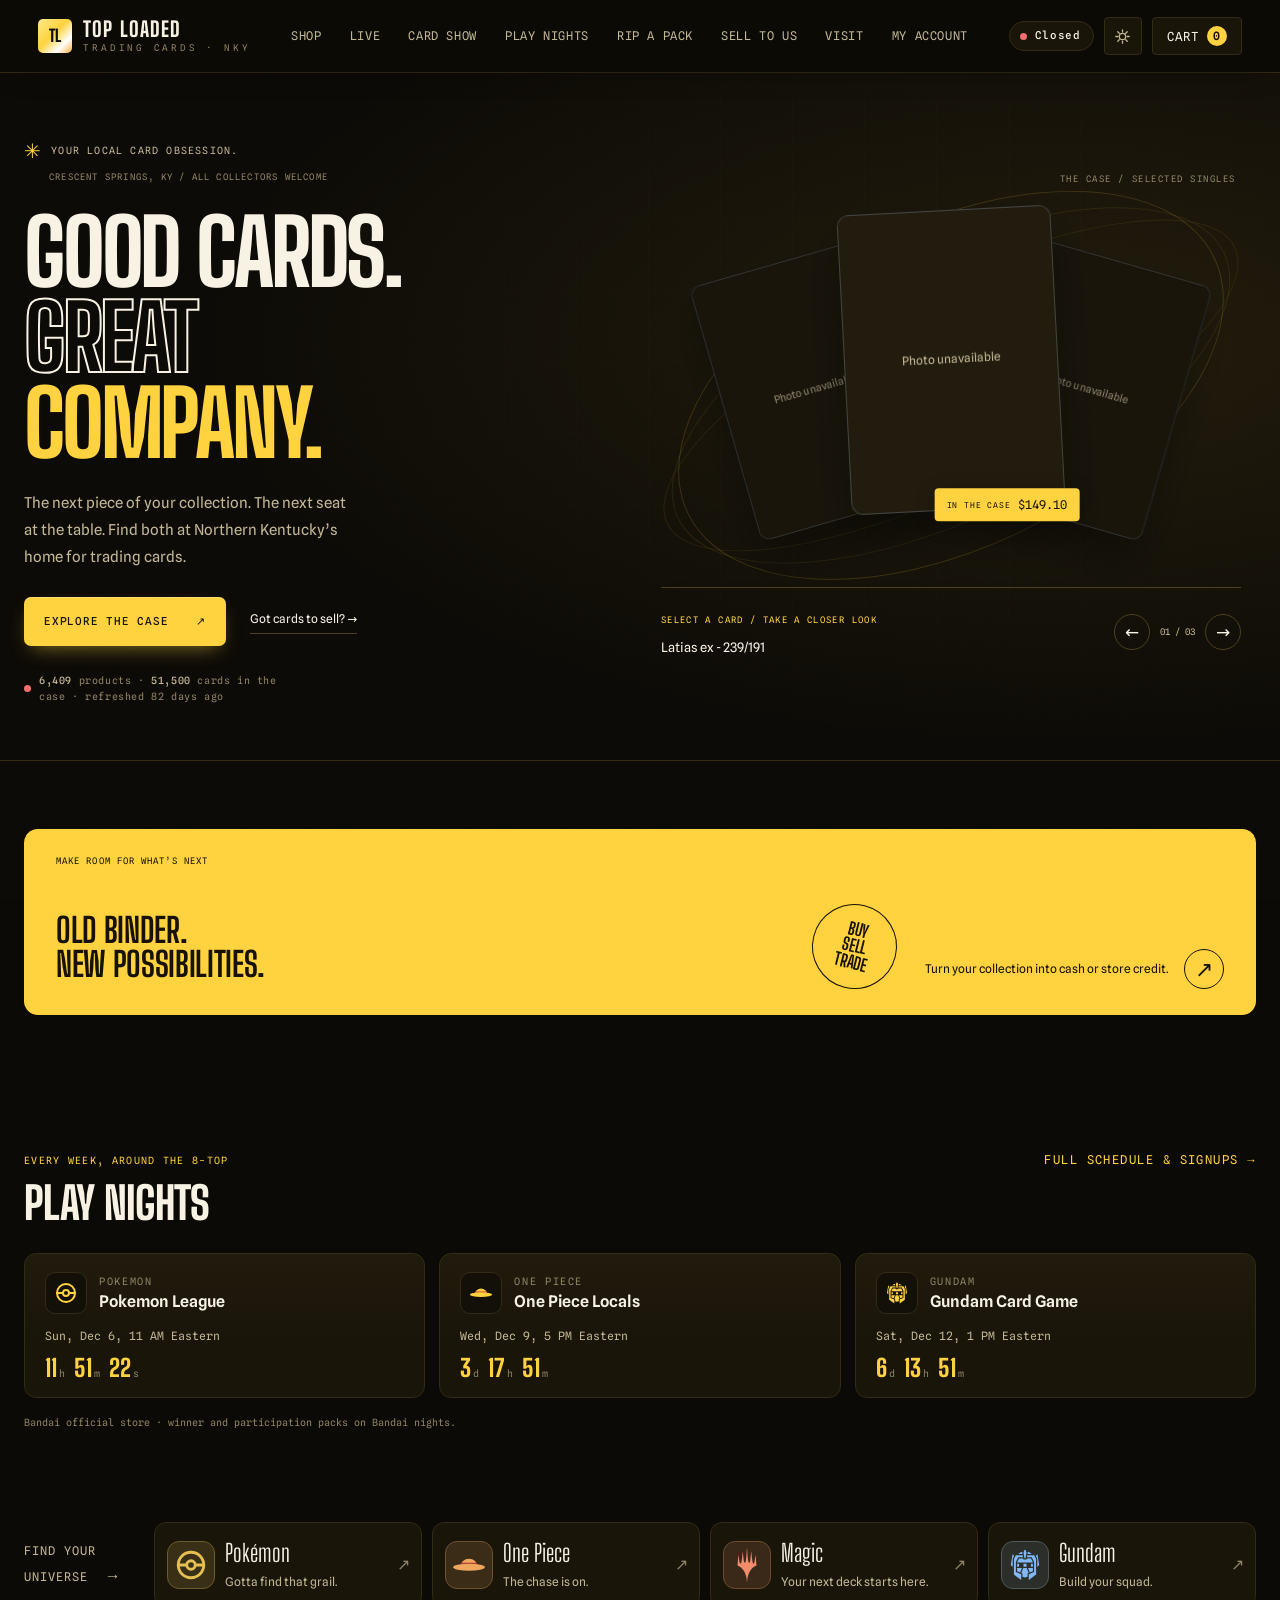
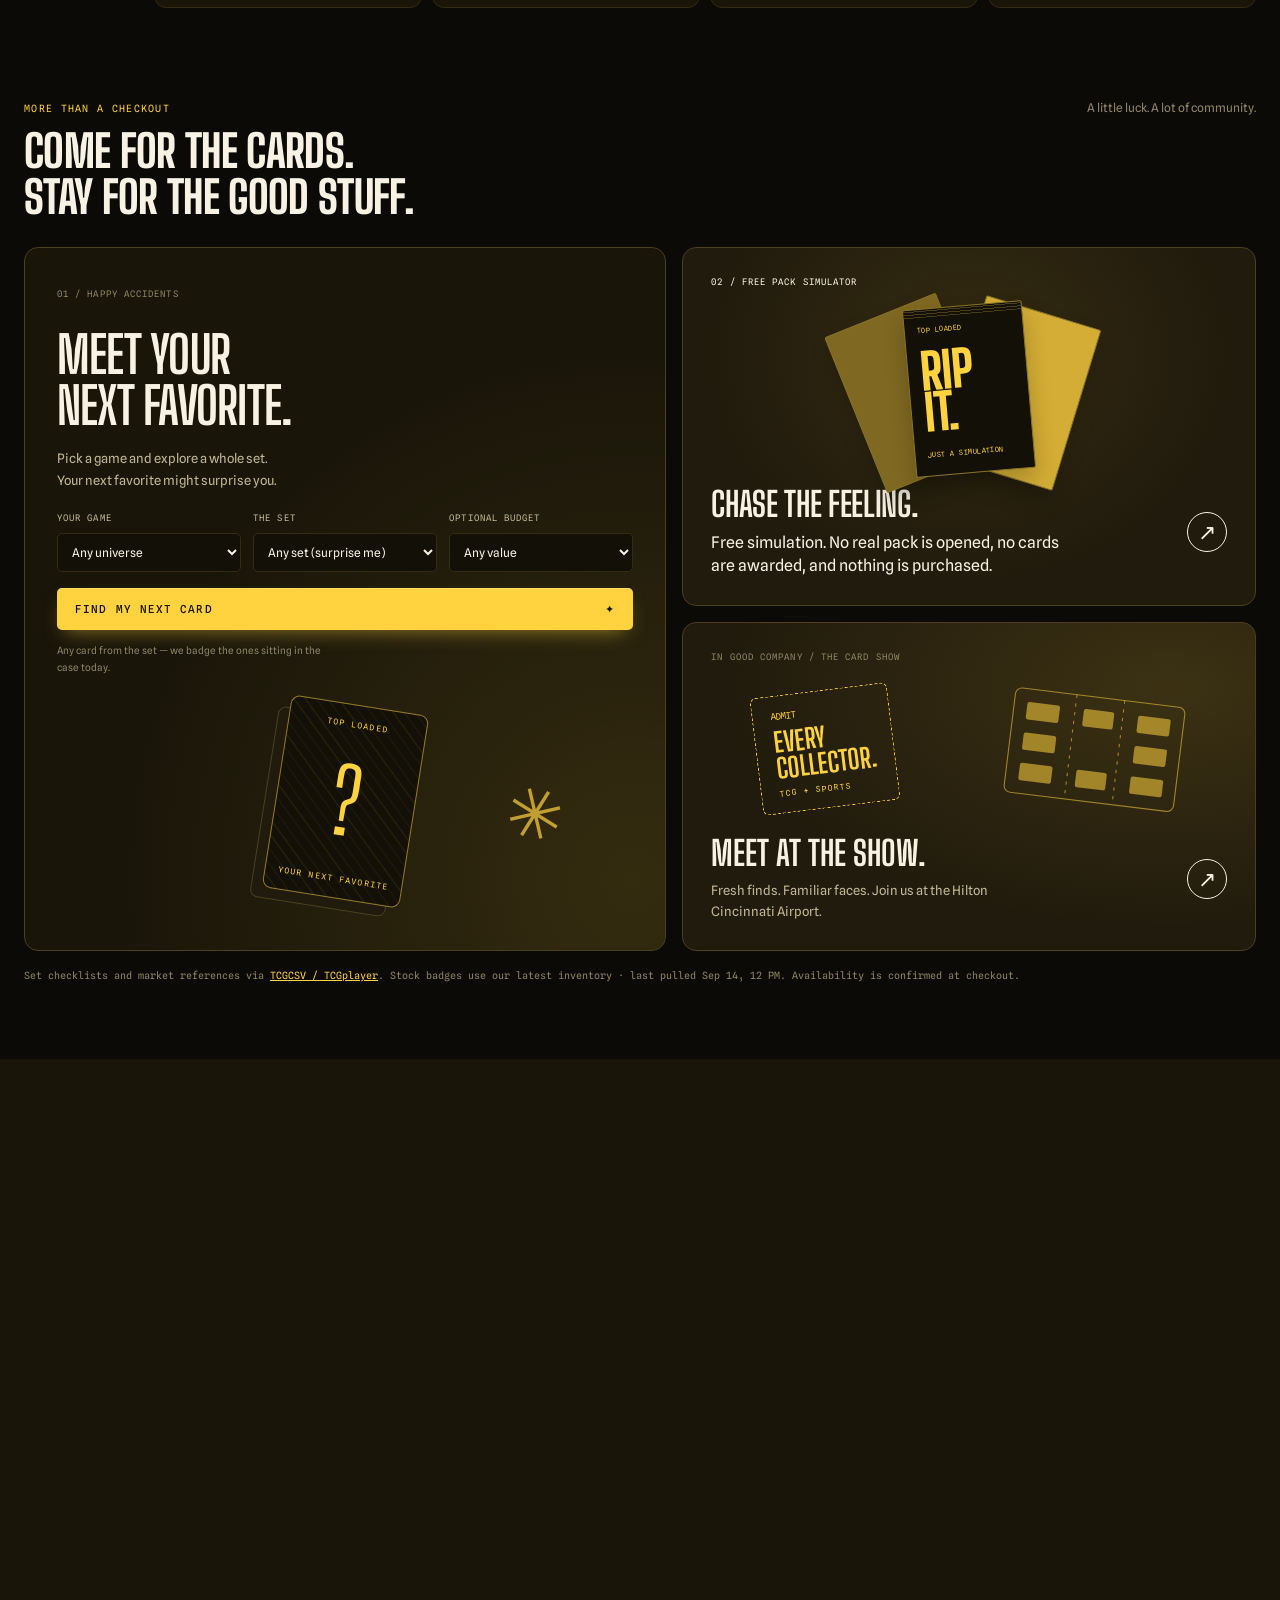
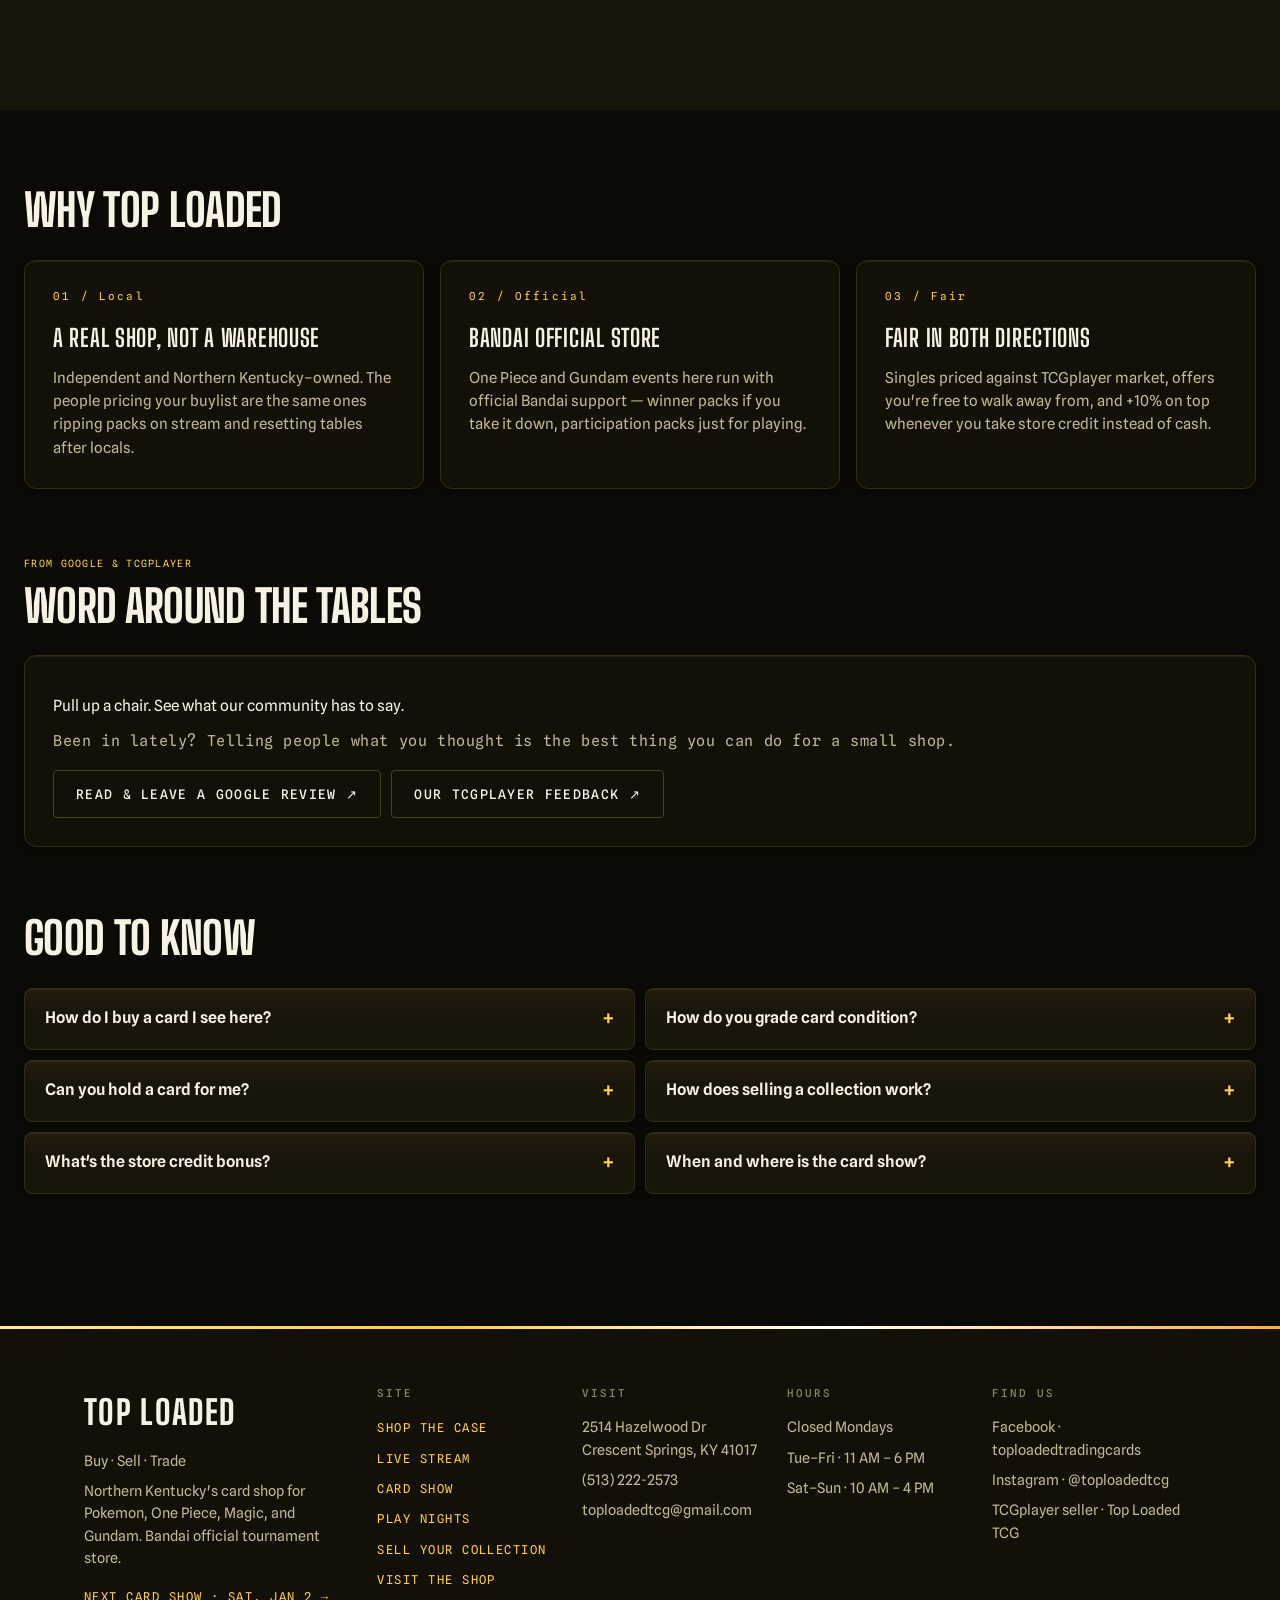
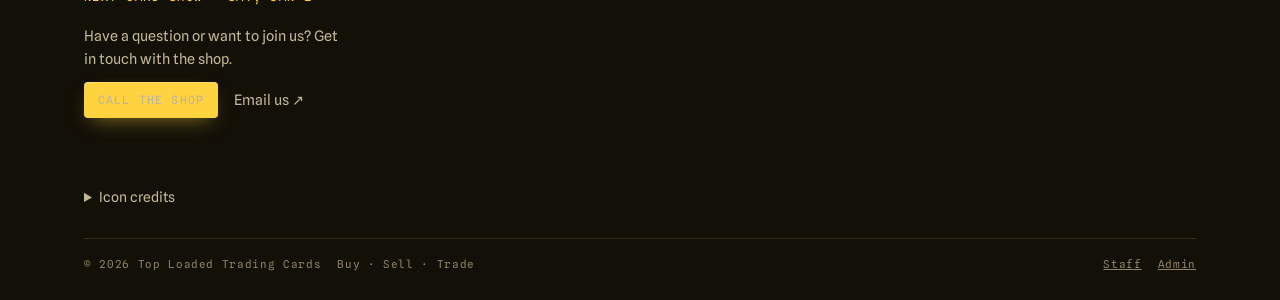
==== commit 117b9f5f: "Match annotated show layout and add mobile map gestures" ====
--- a/index.html
+++ b/index.html
@@ -1538,8 +1538,13 @@
 .fp-venue{position:absolute;inset:0;width:100%;height:100%;pointer-events:none;overflow:visible;font-family:var(--body)}
 .fp-room{fill:var(--surface);stroke:var(--ink2);stroke-width:.5}.fp-room-prefunction,.fp-room-business{fill:color-mix(in srgb,var(--accent) 7%,var(--surface))}
 .fp-room-label{fill:var(--ink2);font-size:2.8px;font-weight:700;letter-spacing:.15px}.fp-map-title{fill:var(--ink);font-size:4.4px;font-weight:800}.fp-map-sub{fill:var(--ink2);font-size:2.6px}
-.fp-route{fill:none;stroke:var(--accent);stroke-width:1;stroke-dasharray:2 1}.fp-route-arrow{fill:none;stroke:var(--accent);stroke-width:1;stroke-linecap:round;stroke-linejoin:round}
-.fp-door{fill:var(--accent);stroke:var(--accent);stroke-width:.25}.fp-door-label{fill:var(--ink);font-size:2.4px;font-weight:700}
+.fp-route{fill:none;stroke:var(--ink);stroke-width:.7;stroke-dasharray:2 1}.fp-route-arrow{fill:none;stroke:var(--ink);stroke-width:.8;stroke-linecap:round;stroke-linejoin:round}
+.fp-door{fill:#63e69a;stroke:#166a3a;stroke-width:.35}.fp-door-label{fill:var(--ink);font-size:2.3px;font-weight:700}
+.fp-context{fill:var(--surface2);stroke:var(--ink2);stroke-width:.35;stroke-dasharray:2 1;opacity:.7}.fp-context-note{fill:var(--ink2);font-size:2.15px}
+.fp-passage{fill:color-mix(in srgb,var(--accent) 7%,var(--surface))}.fp-walk-label{fill:var(--ink);font-size:2px;font-weight:700}
+.fp-obstacle{stroke-width:.5}.fp-pillar{fill:#131313;stroke:#92928c}.fp-chair,.fp-coffee{fill:#ecb04e;stroke:#774c10}.fp-atm{fill:#67c8fa;stroke:#15567c}.fp-atm-label{fill:#102b3b;font-size:1.8px;font-weight:800}
+.key-door{background:#63e69a;border:1px solid #166a3a}.key-walk{background:var(--ink)}.key-pillar{background:#131313;border:1px solid #92928c}.key-atm{background:#67c8fa;border:1px solid #15567c}.key-chair{background:#ecb04e;border:1px solid #774c10}
+#showFloorScroll{touch-action:none}
 .fp-entry-label{fill:var(--accent)}.fp-entry-text{fill:var(--accent-ink);font-size:2.65px;font-weight:800}
 .t-shop{background:var(--accent);color:var(--accent-ink);border-color:var(--accent)}
 .is-show-venue .fp-cell{z-index:1}.is-show-venue .fp-cell[aria-pressed="true"]{z-index:2}
@@ -3517,7 +3522,7 @@
         <div id="showFloorGuide" class="floor-guide" hidden>
           <div class="floor-tools"><div class="field"><label for="floorSearch">Find a table or vendor</label><input id="floorSearch" type="search" placeholder="Table number or vendor name" maxlength="100"></div><div class="field"><label for="floorType">Show on map</label><select id="floorType"><option value="">All categories</option><option value="tcg">TCG</option><option value="sports">Sports</option><option value="mixed">Mixed</option><option value="unassigned">Vendor to be announced</option><option value="shop">Top Loaded booth</option><option value="food">Food</option><option value="entry">Entry</option></select></div><div class="floor-zoom" aria-label="Map zoom"><button type="button" data-floor-zoom="out" aria-label="Zoom out">&minus;</button><button type="button" data-floor-zoom="fit">Fit floor</button><button type="button" data-floor-zoom="in" aria-label="Zoom in">+</button></div></div>
           <p class="card-note" id="floorScaleNote"></p>
-          <p class="card-note">Select a table for details. Zoom for a closer look, drag empty floor to pan, or use the table directory below.</p>
+          <p class="card-note">Select a table for details. Use + / − or pinch to zoom, drag to explore, and Fit floor to reset. The table directory below is searchable too.</p>
           <div class="floor-guide-body"><div class="floor-scroll" id="showFloorScroll" tabindex="0" role="region" aria-label="Interactive vendor floor plan"><div class="floor-map" id="showFloorMap"></div></div><aside class="floor-detail" id="showFloorDetail" aria-live="polite"><h3>Explore the floor</h3><p>Choose a vendor on the map or in the directory.</p></aside></div>
           <p id="floorResults" role="status" class="card-note"></p>
           <details class="floor-directory"><summary>Table directory</summary><ul id="showFloorList" class="floor-vendors" aria-label="Vendor directory"></ul></details>
@@ -4167,14 +4172,14 @@
       <div class="admin-card" id="cardFloorplan">
         <h3>Card show floor plan</h3>
         <p class="card-note">Build the actual show layout: select a booth to edit, drag it to move, or use its arrow keys. TCG, Sports and Mixed percentages count vendor booths, not floor area. Keep aisles, exits and other required clearances open; this editor does not certify a safe or venue-approved layout.</p>
-        <div class="field"><label for="setFpRoom">Room reference</label><select id="setFpRoom"><option value="hilton-show">Hilton · full show · all three rooms</option><option value="hilton-ballroom">Hilton · ballroom only · 96 × 41 ft</option><option value="schematic">Custom schematic · no physical scale</option></select><p class="card-note" id="fpScaleNote"></p><p class="card-note">The full show includes room outlines, three ballroom doors, the Convention Entrance and protected walking routes. TL1–TL4 and Trades form Top Loaded’s booth; use Add outer run for two tables out from the wall plus an end table. Save publishes only when the backend is connected.</p></div>
-        <div class="form-grid"><div class="field"><label for="setFpRows">Grid rows</label><input id="setFpRows" type="number" min="1" max="200" value="168"></div><div class="field"><label for="setFpCols">Grid columns</label><input id="setFpCols" type="number" min="1" max="240" value="224"></div></div>
+        <div class="field"><label for="setFpRoom">Room reference</label><select id="setFpRoom"><option value="hilton-show">Hilton · full show · all three rooms</option><option value="hilton-ballroom">Hilton · ballroom only · 96 × 41 ft</option><option value="schematic">Custom schematic · no physical scale</option></select><p class="card-note" id="fpScaleNote"></p><p class="card-note">The full show includes 14 outer tables, three ballroom doors, four pillars, seating, the ATM and protected walking routes. TL1–TL4 and Trades form Top Loaded’s booth. Restore outer run replaces missing tables in the organizer’s annotated positions. Lobby and restaurant are context, not vendor space. Save publishes only when the backend is connected.</p></div>
+        <div class="form-grid"><div class="field"><label for="setFpRows">Grid rows</label><input id="setFpRows" type="number" min="1" max="240" value="212"></div><div class="field"><label for="setFpCols">Grid columns</label><input id="setFpCols" type="number" min="1" max="320" value="272"></div></div>
         <div class="floor-tools"><div class="field"><label for="fpBrush">New booth category</label><select id="fpBrush"><option value="tcg">TCG</option><option value="sports">Sports</option><option value="mixed">Mixed</option><option value="food">Food</option><option value="entry">Entry</option></select></div><button class="btn btn-ghost" id="fpPlace" type="button" aria-pressed="false">Place on floor</button><button class="btn btn-ghost" id="fpRotate" type="button" disabled>Rotate selected</button><div class="floor-zoom" aria-label="Editor zoom"><button type="button" data-floor-zoom="out" aria-label="Zoom editor out">&minus;</button><button type="button" data-floor-zoom="fit">Fit floor</button><button type="button" data-floor-zoom="in" aria-label="Zoom editor in">+</button></div></div>
         <p id="fpSelection" class="card-note" role="status">Add a booth, or choose Place on floor and tap an empty square.</p>
         <div class="floor-guide-body"><div class="floor-scroll" id="fpScroll" tabindex="0" role="region" aria-label="Floor plan editor"><div class="floor-map" id="fpMap"></div></div><div id="fpEditor" class="floor-inspector"></div></div>
         <div class="floor-mix" id="fpMix" aria-hidden="true"></div><p id="fpMixText" class="card-note"></p><span id="fpRatio" class="save-state"></span>
         <p class="card-note" id="fpPublishNote" role="status"></p>
-        <div class="card-actions"><button class="btn" id="fpApply" type="button">Save floor plan</button><button class="btn btn-ghost" id="fpAdd" type="button">Add booth</button><button class="btn btn-ghost" id="fpAddOuterRun" type="button">Add outer run (2 + end)</button><button class="btn btn-ghost" id="fpExport" type="button">Download draft</button><span class="save-state" role="status" data-state-for="cardFloorplan"></span></div>
+        <div class="card-actions"><button class="btn" id="fpApply" type="button">Save floor plan</button><button class="btn btn-ghost" id="fpAdd" type="button">Add booth</button><button class="btn btn-ghost" id="fpAddOuterRun" type="button">Restore outer run</button><button class="btn btn-ghost" id="fpExport" type="button">Download draft</button><span class="save-state" role="status" data-state-for="cardFloorplan"></span></div>
       </div>
 
       <div class="reset-row">
@@ -4512,7 +4517,7 @@
   </div>
 </div>
 
-<script id="siteConfig">window.TL_DEFAULT_CONFIG={"title":"Top Loaded","tagline":"Trading Cards · NKY","phone":"(513) 222-2573","phoneRaw":"+15132222573","email":"toploadedtcg@gmail.com","address":{"line1":"2514 Hazelwood Dr","city":"Crescent Springs","state":"KY","zip":"41017"},"timezone":"America/New_York","hours":{"mon":null,"tue":["11:00","18:00"],"wed":["11:00","18:00"],"thu":["11:00","18:00"],"fri":["11:00","18:00"],"sat":["10:00","16:00"],"sun":["10:00","16:00"]},"hoursText":{"wk":"Tue–Fri · 11 AM – 6 PM","we":"Sat–Sun · 10 AM – 4 PM"},"banner":{"on":false,"text":""},"logo":null,"show":{"date":"2026-10-03","start":"10:00","end":"16:00","setup":"08:00","hours":"10 AM – 4 PM","venue":"Hilton Cincinnati Airport","address":"7373 Turfway Rd, Florence, KY 41042","tables":24,"booked":null,"cadence":"First Saturday or Sunday of every month","tablePrices":[{"n":1,"price":30},{"n":2,"price":60},{"n":3,"price":90}],"floorplan":{"room":"hilton-show","rows":168,"cols":224,"booths":[{"id":"t1","label":"T1","type":"unassigned","r":89,"c":21,"w":12,"h":5},{"id":"t2","label":"T2","type":"unassigned","r":89,"c":33,"w":12,"h":5},{"id":"t3","label":"T3","type":"unassigned","r":89,"c":45,"w":12,"h":5},{"id":"t4","label":"T4","type":"unassigned","r":89,"c":57,"w":12,"h":5},{"id":"t5","label":"T5","type":"unassigned","r":89,"c":69,"w":12,"h":5},{"id":"t6","label":"T6","type":"unassigned","r":89,"c":81,"w":12,"h":5},{"id":"t7","label":"T7","type":"unassigned","r":89,"c":93,"w":12,"h":5},{"id":"t8","label":"T8","type":"unassigned","r":89,"c":105,"w":12,"h":5},{"id":"t9","label":"T9","type":"unassigned","r":89,"c":117,"w":12,"h":5},{"id":"t10","label":"T10","type":"unassigned","r":89,"c":129,"w":12,"h":5},{"id":"t11","label":"T11","type":"unassigned","r":89,"c":141,"w":12,"h":5},{"id":"t12","label":"T12","type":"unassigned","r":89,"c":153,"w":12,"h":5},{"id":"t13","label":"T13","type":"unassigned","r":89,"c":165,"w":12,"h":5},{"id":"t14","label":"T14","type":"unassigned","r":99,"c":186,"w":5,"h":12},{"id":"t15","label":"T15","type":"unassigned","r":111,"c":186,"w":5,"h":12},{"id":"t16","label":"T16","type":"unassigned","r":123,"c":186,"w":5,"h":12},{"id":"t17","label":"T17","type":"unassigned","r":135,"c":186,"w":5,"h":12},{"id":"t18","label":"T18","type":"unassigned","r":154,"c":165,"w":12,"h":5},{"id":"t19","label":"T19","type":"unassigned","r":154,"c":153,"w":12,"h":5},{"id":"t20","label":"T20","type":"unassigned","r":154,"c":141,"w":12,"h":5},{"id":"t21","label":"T21","type":"unassigned","r":154,"c":129,"w":12,"h":5},{"id":"t22","label":"T22","type":"unassigned","r":154,"c":117,"w":12,"h":5},{"id":"t23","label":"T23","type":"unassigned","r":154,"c":105,"w":12,"h":5},{"id":"t24","label":"T24","type":"unassigned","r":154,"c":93,"w":12,"h":5},{"id":"t25","label":"T25","type":"unassigned","r":154,"c":81,"w":12,"h":5},{"id":"t26","label":"T26","type":"unassigned","r":154,"c":69,"w":12,"h":5},{"id":"t27","label":"T27","type":"unassigned","r":154,"c":57,"w":12,"h":5},{"id":"t28","label":"T28","type":"unassigned","r":154,"c":45,"w":12,"h":5},{"id":"t29","label":"T29","type":"unassigned","r":135,"c":11,"w":5,"h":12},{"id":"t30","label":"T30","type":"unassigned","r":123,"c":11,"w":5,"h":12},{"id":"t31","label":"T31","type":"unassigned","r":111,"c":11,"w":5,"h":12},{"id":"t32","label":"T32","type":"unassigned","r":99,"c":11,"w":5,"h":12},{"id":"t33","label":"T33","type":"unassigned","r":110,"c":32,"w":12,"h":5},{"id":"t34","label":"T34","type":"unassigned","r":110,"c":68,"w":12,"h":5},{"id":"t35","label":"T35","type":"unassigned","r":110,"c":80,"w":12,"h":5},{"id":"t36","label":"T36","type":"unassigned","r":110,"c":92,"w":12,"h":5},{"id":"t37","label":"T37","type":"unassigned","r":110,"c":104,"w":12,"h":5},{"id":"t38","label":"T38","type":"unassigned","r":110,"c":116,"w":12,"h":5},{"id":"t39","label":"T39","type":"unassigned","r":110,"c":140,"w":12,"h":5},{"id":"t40","label":"T40","type":"unassigned","r":110,"c":152,"w":12,"h":5},{"id":"t41","label":"T41","type":"unassigned","r":127,"c":44,"w":12,"h":5},{"id":"t42","label":"T42","type":"unassigned","r":127,"c":56,"w":12,"h":5},{"id":"t43","label":"T43","type":"unassigned","r":127,"c":68,"w":12,"h":5},{"id":"t44","label":"T44","type":"unassigned","r":127,"c":80,"w":12,"h":5},{"id":"t45","label":"T45","type":"unassigned","r":127,"c":92,"w":12,"h":5},{"id":"t46","label":"T46","type":"unassigned","r":127,"c":104,"w":12,"h":5},{"id":"t47","label":"T47","type":"unassigned","r":127,"c":116,"w":12,"h":5},{"id":"t48","label":"T48","type":"unassigned","r":127,"c":140,"w":12,"h":5},{"id":"t49","label":"T49","type":"unassigned","r":127,"c":152,"w":12,"h":5},{"id":"tl-wall-1","label":"TL1","type":"shop","r":14,"c":128,"w":16,"h":5},{"id":"tl-wall-2","label":"TL2","type":"shop","r":14,"c":144,"w":16,"h":5},{"id":"tl-wall-3","label":"TL3","type":"shop","r":14,"c":160,"w":16,"h":5},{"id":"tl-wall-4","label":"TL4","type":"shop","r":14,"c":176,"w":16,"h":5},{"id":"tl-trades","label":"Trades","type":"shop","r":19,"c":187,"w":5,"h":16}]}},"events":[{"id":"op-wed","day":"Wed","dow":3,"name":"One Piece Locals","small":"Bandai official · winner & participation packs","time":"5:00 PM","start":"17:00","fee":"TBD","game":"op","signup":"tcgplus"},{"id":"op-sat","day":"Sat","dow":6,"name":"One Piece Locals","small":"Bandai official · winner & participation packs","time":"11:00 AM","start":"11:00","fee":"TBD","game":"op","signup":"tcgplus"},{"id":"gd-sat","day":"Sat","dow":6,"name":"Gundam Card Game","small":"Bandai official · winner & participation packs","time":"1:00 PM","start":"13:00","fee":"TBD","game":"gundam","signup":"tcgplus"},{"id":"pk-sun","day":"Sun","dow":0,"name":"Pokemon League","small":"All ages · league promo prizing","time":"11:00 AM","start":"11:00","fee":"TBD","game":"pk","signup":"form"}],"live":{"on":false,"title":"Streaming from the shop floor","platform":"facebook","embed":"","spotPrice":24.99,"spots":12,"packsPerSpot":3,"schedule":[]},"links":{"tcgplus":"https://www.bandai-tcg-plus.com/","facebook":"https://www.facebook.com/toploadedtradingcards","instagram":"https://www.instagram.com/toploadedtcg","tcgplayer":"https://www.tcgplayer.com/sellers/Top-Loaded-TCG/5c356cdf","whatnot":"","googleMaps":"https://www.google.com/maps/search/?api=1&query=Top+Loaded+Trading+Cards+2514+Hazelwood+Dr+Crescent+Springs+KY+41017","googleReviews":"https://share.google/ESpQQCzYsIL1Ffqo8","appleMaps":"https://maps.apple.com/place?place-id=I96E3F1088FE2244C"},"buy":{"rates":{"bulk":0.55,"standard":0.6,"hot":0.7,"graded":0.8},"creditBonus":0.1},"ticker":[["Charizard ex · 151","$85"],["Umbreon VMAX Alt","$450"],["Shanks OP-09 Leader","$42"],["The One Ring","$40"],["Prismatic ETBs","$70"],["Luffy OP-05 Alt","$88"],["Ragavan MH2","$41"],["Base Set holos","ask"],["Sealed booster boxes","top rates"]],"testimonials":[],"rip":{"prices":{"pk":4.49,"op":4.49,"mtg":5.49}},"reviews":{"tcgplayerAuto":true,"source":"google","googlePlaceId":"","minRating":5,"items":[]},"updatedAt":null};window.TL_FLOOR_VENUE={"rows":168,"cols":224,"ballroomOffset":{"r":82,"c":4},"rooms":[{"id":"ballroom","label":"TRIPLE CROWN BALLROOM","r":83,"c":5,"w":192,"h":82,"labelR":161,"labelC":70},{"id":"prefunction","label":"PRE-FUNCTION · OUTER TABLES","r":39,"c":5,"w":192,"h":44,"labelR":44,"labelC":12},{"id":"business","label":"BUSINESS CENTER · TOP LOADED","r":3,"c":121,"w":76,"h":36,"labelR":9,"labelC":124}],"clearways":[{"r":77,"c":6,"w":190,"h":6},{"r":84,"c":6,"w":190,"h":4},{"r":36,"c":173,"w":8,"h":41},{"r":80,"c":12,"w":10,"h":8},{"r":80,"c":97,"w":10,"h":8},{"r":80,"c":183,"w":10,"h":8}],"doors":[{"id":"far","label":"Far door","r":82,"c":12,"w":10,"h":2},{"id":"middle","label":"Middle door","r":82,"c":97,"w":10,"h":2},{"id":"near","label":"Near door","r":82,"c":183,"w":10,"h":2}],"outerRunColumns":[35,73,123,153],"note":"Room outlines, outer table positions and walking routes are schematic, not surveyed or venue-approved clearance measurements."};</script>
+<script id="siteConfig">window.TL_DEFAULT_CONFIG={"title":"Top Loaded","tagline":"Trading Cards · NKY","phone":"(513) 222-2573","phoneRaw":"+15132222573","email":"toploadedtcg@gmail.com","address":{"line1":"2514 Hazelwood Dr","city":"Crescent Springs","state":"KY","zip":"41017"},"timezone":"America/New_York","hours":{"mon":null,"tue":["11:00","18:00"],"wed":["11:00","18:00"],"thu":["11:00","18:00"],"fri":["11:00","18:00"],"sat":["10:00","16:00"],"sun":["10:00","16:00"]},"hoursText":{"wk":"Tue–Fri · 11 AM – 6 PM","we":"Sat–Sun · 10 AM – 4 PM"},"banner":{"on":false,"text":""},"logo":null,"show":{"date":"2026-10-03","start":"10:00","end":"16:00","setup":"08:00","hours":"10 AM – 4 PM","venue":"Hilton Cincinnati Airport","address":"7373 Turfway Rd, Florence, KY 41042","tables":24,"booked":null,"cadence":"First Saturday or Sunday of every month","tablePrices":[{"n":1,"price":30},{"n":2,"price":60},{"n":3,"price":90}],"floorplan":{"room":"hilton-show","rows":212,"cols":272,"booths":[{"id":"t1","label":"T1","type":"unassigned","r":89,"c":7,"w":12,"h":5},{"id":"t2","label":"T2","type":"unassigned","r":89,"c":19,"w":12,"h":5},{"id":"t3","label":"T3","type":"unassigned","r":89,"c":31,"w":12,"h":5},{"id":"t4","label":"T4","type":"unassigned","r":89,"c":56,"w":12,"h":5},{"id":"t5","label":"T5","type":"unassigned","r":89,"c":68,"w":12,"h":5},{"id":"t6","label":"T6","type":"unassigned","r":89,"c":91,"w":12,"h":5},{"id":"t7","label":"T7","type":"unassigned","r":89,"c":103,"w":12,"h":5},{"id":"t8","label":"T8","type":"unassigned","r":89,"c":125,"w":12,"h":5},{"id":"t9","label":"T9","type":"unassigned","r":89,"c":137,"w":12,"h":5},{"id":"t10","label":"T10","type":"unassigned","r":89,"c":149,"w":12,"h":5},{"id":"t11","label":"T11","type":"unassigned","r":89,"c":161,"w":12,"h":5},{"id":"t12","label":"T12","type":"unassigned","r":89,"c":173,"w":12,"h":5},{"id":"t13","label":"T13","type":"unassigned","r":89,"c":185,"w":12,"h":5},{"id":"t14","label":"T14","type":"unassigned","r":99,"c":186,"w":5,"h":12},{"id":"t15","label":"T15","type":"unassigned","r":111,"c":186,"w":5,"h":12},{"id":"t16","label":"T16","type":"unassigned","r":123,"c":186,"w":5,"h":12},{"id":"t17","label":"T17","type":"unassigned","r":135,"c":186,"w":5,"h":12},{"id":"t18","label":"T18","type":"unassigned","r":154,"c":165,"w":12,"h":5},{"id":"t19","label":"T19","type":"unassigned","r":154,"c":153,"w":12,"h":5},{"id":"t20","label":"T20","type":"unassigned","r":154,"c":141,"w":12,"h":5},{"id":"t21","label":"T21","type":"unassigned","r":154,"c":129,"w":12,"h":5},{"id":"t22","label":"T22","type":"unassigned","r":154,"c":117,"w":12,"h":5},{"id":"t23","label":"T23","type":"unassigned","r":154,"c":105,"w":12,"h":5},{"id":"t24","label":"T24","type":"unassigned","r":154,"c":93,"w":12,"h":5},{"id":"t25","label":"T25","type":"unassigned","r":154,"c":81,"w":12,"h":5},{"id":"t26","label":"T26","type":"unassigned","r":154,"c":69,"w":12,"h":5},{"id":"t27","label":"T27","type":"unassigned","r":154,"c":57,"w":12,"h":5},{"id":"t28","label":"T28","type":"unassigned","r":154,"c":45,"w":12,"h":5},{"id":"t29","label":"T29","type":"unassigned","r":135,"c":11,"w":5,"h":12},{"id":"t30","label":"T30","type":"unassigned","r":123,"c":11,"w":5,"h":12},{"id":"t31","label":"T31","type":"unassigned","r":111,"c":11,"w":5,"h":12},{"id":"t32","label":"T32","type":"unassigned","r":99,"c":11,"w":5,"h":12},{"id":"t33","label":"T33","type":"unassigned","r":110,"c":32,"w":12,"h":5},{"id":"t34","label":"T34","type":"unassigned","r":110,"c":68,"w":12,"h":5},{"id":"t35","label":"T35","type":"unassigned","r":110,"c":80,"w":12,"h":5},{"id":"t36","label":"T36","type":"unassigned","r":110,"c":92,"w":12,"h":5},{"id":"t37","label":"T37","type":"unassigned","r":110,"c":104,"w":12,"h":5},{"id":"t38","label":"T38","type":"unassigned","r":110,"c":116,"w":12,"h":5},{"id":"t39","label":"T39","type":"unassigned","r":110,"c":140,"w":12,"h":5},{"id":"t40","label":"T40","type":"unassigned","r":110,"c":152,"w":12,"h":5},{"id":"t41","label":"T41","type":"unassigned","r":127,"c":44,"w":12,"h":5},{"id":"t42","label":"T42","type":"unassigned","r":127,"c":56,"w":12,"h":5},{"id":"t43","label":"T43","type":"unassigned","r":127,"c":68,"w":12,"h":5},{"id":"t44","label":"T44","type":"unassigned","r":127,"c":80,"w":12,"h":5},{"id":"t45","label":"T45","type":"unassigned","r":127,"c":92,"w":12,"h":5},{"id":"t46","label":"T46","type":"unassigned","r":127,"c":104,"w":12,"h":5},{"id":"t47","label":"T47","type":"unassigned","r":127,"c":116,"w":12,"h":5},{"id":"t48","label":"T48","type":"unassigned","r":127,"c":140,"w":12,"h":5},{"id":"t49","label":"T49","type":"unassigned","r":127,"c":152,"w":12,"h":5},{"id":"tl-wall-1","label":"TL1","type":"shop","r":16,"c":143,"w":5,"h":16},{"id":"tl-wall-2","label":"TL2","type":"shop","r":32,"c":144,"w":16,"h":5},{"id":"tl-wall-3","label":"TL3","type":"shop","r":32,"c":160,"w":16,"h":5},{"id":"tl-wall-4","label":"TL4","type":"shop","r":32,"c":176,"w":16,"h":5},{"id":"tl-trades","label":"Trades","type":"shop","r":16,"c":187,"w":5,"h":16},{"id":"pf-1","label":"PF1","type":"unassigned","r":58,"c":39,"w":5,"h":12},{"id":"pf-2","label":"PF2","type":"unassigned","r":70,"c":39,"w":5,"h":12},{"id":"pf-3","label":"PF3","type":"unassigned","r":58,"c":58,"w":5,"h":12},{"id":"pf-4","label":"PF4","type":"unassigned","r":70,"c":58,"w":5,"h":12},{"id":"pf-5","label":"PF5","type":"unassigned","r":58,"c":63,"w":12,"h":5},{"id":"pf-6","label":"PF6","type":"unassigned","r":58,"c":75,"w":5,"h":12},{"id":"pf-7","label":"PF7","type":"unassigned","r":70,"c":75,"w":5,"h":12},{"id":"pf-8","label":"PF8","type":"unassigned","r":58,"c":95,"w":5,"h":12},{"id":"pf-9","label":"PF9","type":"unassigned","r":70,"c":95,"w":5,"h":12},{"id":"pf-10","label":"PF10","type":"unassigned","r":58,"c":107,"w":5,"h":12},{"id":"pf-11","label":"PF11","type":"unassigned","r":70,"c":107,"w":5,"h":12},{"id":"pf-12","label":"PF12","type":"unassigned","r":58,"c":131,"w":5,"h":12},{"id":"pf-13","label":"PF13","type":"unassigned","r":70,"c":131,"w":5,"h":12},{"id":"pf-14","label":"PF14","type":"unassigned","r":53,"c":131,"w":12,"h":5}]}},"events":[{"id":"op-wed","day":"Wed","dow":3,"name":"One Piece Locals","small":"Bandai official · winner & participation packs","time":"5:00 PM","start":"17:00","fee":"TBD","game":"op","signup":"tcgplus"},{"id":"op-sat","day":"Sat","dow":6,"name":"One Piece Locals","small":"Bandai official · winner & participation packs","time":"11:00 AM","start":"11:00","fee":"TBD","game":"op","signup":"tcgplus"},{"id":"gd-sat","day":"Sat","dow":6,"name":"Gundam Card Game","small":"Bandai official · winner & participation packs","time":"1:00 PM","start":"13:00","fee":"TBD","game":"gundam","signup":"tcgplus"},{"id":"pk-sun","day":"Sun","dow":0,"name":"Pokemon League","small":"All ages · league promo prizing","time":"11:00 AM","start":"11:00","fee":"TBD","game":"pk","signup":"form"}],"live":{"on":false,"title":"Streaming from the shop floor","platform":"facebook","embed":"","spotPrice":24.99,"spots":12,"packsPerSpot":3,"schedule":[]},"links":{"tcgplus":"https://www.bandai-tcg-plus.com/","facebook":"https://www.facebook.com/toploadedtradingcards","instagram":"https://www.instagram.com/toploadedtcg","tcgplayer":"https://www.tcgplayer.com/sellers/Top-Loaded-TCG/5c356cdf","whatnot":"","googleMaps":"https://www.google.com/maps/search/?api=1&query=Top+Loaded+Trading+Cards+2514+Hazelwood+Dr+Crescent+Springs+KY+41017","googleReviews":"https://share.google/ESpQQCzYsIL1Ffqo8","appleMaps":"https://maps.apple.com/place?place-id=I96E3F1088FE2244C"},"buy":{"rates":{"bulk":0.55,"standard":0.6,"hot":0.7,"graded":0.8},"creditBonus":0.1},"ticker":[["Charizard ex · 151","$85"],["Umbreon VMAX Alt","$450"],["Shanks OP-09 Leader","$42"],["The One Ring","$40"],["Prismatic ETBs","$70"],["Luffy OP-05 Alt","$88"],["Ragavan MH2","$41"],["Base Set holos","ask"],["Sealed booster boxes","top rates"]],"testimonials":[],"rip":{"prices":{"pk":4.49,"op":4.49,"mtg":5.49}},"reviews":{"tcgplayerAuto":true,"source":"google","googlePlaceId":"","minRating":5,"items":[]},"updatedAt":null};window.TL_FLOOR_VENUE={"rows":212,"cols":272,"ballroomOffset":{"r":82,"c":4},"rooms":[{"id":"ballroom","label":"TRIPLE CROWN BALLROOM","r":83,"c":5,"w":192,"h":82,"labelR":161,"labelC":70},{"id":"prefunction","label":"PRE-FUNCTION · OUTER TABLES","r":39,"c":5,"w":192,"h":44,"labelR":44,"labelC":12},{"id":"business","label":"BUSINESS CENTER · TOP LOADED","r":3,"c":121,"w":76,"h":36,"labelR":9,"labelC":124}],"clearways":[{"r":47,"c":6,"w":190,"h":6},{"r":50,"c":45,"w":10,"h":55},{"r":50,"c":81,"w":10,"h":55},{"r":50,"c":115,"w":10,"h":55},{"r":29,"c":127,"w":10,"h":18},{"r":84,"c":6,"w":190,"h":4},{"r":63,"c":149,"w":43,"h":15},{"r":15,"c":122,"w":10,"h":12}],"doors":[{"id":"far","label":"Door 1","r":82,"c":45,"w":10,"h":2},{"id":"middle","label":"Door 2","r":82,"c":81,"w":10,"h":2},{"id":"near","label":"Door 3","r":82,"c":115,"w":10,"h":2}],"note":"Show placements follow the organizer's annotated diagram. Room outlines, walking routes, lobby and restaurant positions are schematic, not surveyed or venue-approved clearance measurements.","context":[{"id":"lobby","label":"HOTEL LOBBY","r":83,"c":201,"w":64,"h":82,"labelR":115,"labelC":210},{"id":"turfway","label":"TURFWAY ROOM","r":176,"c":5,"w":76,"h":29,"labelR":187,"labelC":12},{"id":"restaurant","label":"RESTAURANT / LOUNGE","r":176,"c":97,"w":100,"h":29,"labelR":187,"labelC":105}],"obstacles":[{"id":"pillar-1","type":"pillar","r":56,"c":31,"w":6,"h":5,"label":"Pillar"},{"id":"pillar-2","type":"pillar","r":56,"c":100,"w":7,"h":5,"label":"Pillar"},{"id":"pillar-3","type":"pillar","r":55,"c":144,"w":7,"h":6,"label":"Pillar"},{"id":"pillar-4","type":"pillar","r":56,"c":184,"w":9,"h":6,"label":"Pillar"},{"id":"chair-1","type":"chair","r":64,"c":150,"w":4,"h":12,"label":"Lounge chairs"},{"id":"chair-2","type":"chair","r":65,"c":186,"w":4,"h":11,"label":"Lounge chairs"},{"id":"coffee","type":"coffee","r":67,"c":163,"w":12,"h":5,"label":"Coffee table"},{"id":"atm","type":"atm","r":17,"c":123,"w":6,"h":8,"label":"ATM"}],"outerRuns":[[{"r":58,"c":39,"w":5,"h":12},{"r":70,"c":39,"w":5,"h":12}],[{"r":58,"c":58,"w":5,"h":12},{"r":70,"c":58,"w":5,"h":12},{"r":58,"c":63,"w":12,"h":5}],[{"r":58,"c":75,"w":5,"h":12},{"r":70,"c":75,"w":5,"h":12}],[{"r":58,"c":95,"w":5,"h":12},{"r":70,"c":95,"w":5,"h":12}],[{"r":58,"c":107,"w":5,"h":12},{"r":70,"c":107,"w":5,"h":12}],[{"r":58,"c":131,"w":5,"h":12},{"r":70,"c":131,"w":5,"h":12},{"r":53,"c":131,"w":12,"h":5}]]};</script>
 <script id="cardArtData"></script>
 <script>
 (function(){
@@ -10130,17 +10135,22 @@
     var labels = {tcg:"TCG",sports:"Sports",mixed:"Mixed",unassigned:"Vendor to be announced",shop:"Top Loaded booth",food:"Food",entry:"Entry"};
     function venue(room){return room==='hilton-show'?window.TL_FLOOR_VENUE:null;}
     function inside(b,a){return b.r>=a.r&&b.c>=a.c&&b.r+b.h<=a.r+a.h&&b.c+b.w<=a.c+a.w;}
-    function accessible(b,size){var v=venue(size.room);return !v||(size.rows===v.rows&&size.cols===v.cols&&v.rooms.some(function(a){return inside(b,a);})&&!v.clearways.some(function(a){return overlaps(b,a);}));}
+    function accessible(b,size){var v=venue(size.room);return !v||(size.rows===v.rows&&size.cols===v.cols&&v.rooms.some(function(a){return inside(b,a);})&&!v.clearways.concat(v.obstacles||[]).some(function(a){return overlaps(b,a);}));}
     function area(b,room){var v=venue(room),a=v&&v.rooms.find(function(a){return inside(b,a);});return a?{ballroom:'Ballroom',prefunction:'Pre-function',business:'Business center'}[a.id]:'';}
     function backdrop(room){
       var v=venue(room);if(!v)return '';
-      var out='<svg class="fp-venue" viewBox="0 0 '+v.cols+' '+v.rows+'" preserveAspectRatio="none" role="img" aria-label="Convention Entrance leads through the pre-function area to three ballroom doors and Top Loaded in the business center. Turfway Room is not part of the show.">';
+      var out='<svg class="fp-venue" viewBox="0 0 '+v.cols+' '+v.rows+'" preserveAspectRatio="none" role="img" aria-label="Walkway behind the outer tables leads from the Convention Entrance to the three green ballroom doors. Pillars and seating are in the pre-function area; ATM and Top Loaded are in the business center. Hotel lobby and restaurant are context only. Turfway Room is not the show.">';
+      (v.context||[]).forEach(function(a){out+='<rect class="fp-context" x="'+(a.c-1)+'" y="'+(a.r-1)+'" width="'+a.w+'" height="'+a.h+'"/><text class="fp-room-label" x="'+a.labelC+'" y="'+a.labelR+'">'+esc(a.label)+'</text>';});
       v.rooms.forEach(function(a){out+='<rect class="fp-room fp-room-'+a.id+'" x="'+(a.c-1)+'" y="'+(a.r-1)+'" width="'+a.w+'" height="'+a.h+'"/><text class="fp-room-label" x="'+a.labelC+'" y="'+a.labelR+'">'+esc(a.label)+'</text>';});
       out+='<text class="fp-map-title" x="7" y="10">TOP LOADED CARD SHOW</text><text class="fp-map-sub" x="7" y="17">Ballroom · Pre-function · Business center</text>';
-      out+='<path class="fp-route" d="M216 62V79H17 M177 79V36 M17 79V86 M102 79V86 M188 79V86"/>';
-      out+='<path class="fp-route-arrow" d="m174 40 3-4 3 4 M14 83l3 3 3-3 M99 83l3 3 3-3 M185 83l3 3 3-3 M212 75l4 4 4-4"/>';
-      v.doors.forEach(function(d){out+='<rect class="fp-door" x="'+(d.c-1)+'" y="'+(d.r-1)+'" width="'+d.w+'" height="'+d.h+'"/><text class="fp-door-label" x="'+(d.c+d.w/2-1)+'" y="76" text-anchor="middle">'+esc(d.label)+'</text>';});
-      out+='<rect class="fp-entry-label" x="199" y="43" width="24" height="19" rx="1"/><text class="fp-entry-text" x="211" y="48" text-anchor="middle">ENTER HERE</text><text class="fp-entry-text" x="211" y="54" text-anchor="middle">Convention</text><text class="fp-entry-text" x="211" y="59" text-anchor="middle">Entrance</text>';
+      out+='<rect class="fp-passage" x="195" y="47" width="2" height="6"/><rect class="fp-passage" x="127" y="37" width="10" height="2"/>';
+      out+='<path class="fp-route" d="M215 41V49H27 M132 49V29"/><path class="fp-route-arrow" d="m211 45 4 4 4-4 m-90-12 3-4 3 4"/>';
+      out+='<text class="fp-walk-label" x="9" y="51">WALKWAY</text>';
+      v.doors.forEach(function(d){var x=d.c+d.w/2-1;out+='<path class="fp-route" d="M'+x+' 49V100"/><path class="fp-route-arrow" d="m'+(x-3)+' 96 3 4 3-4"/><rect class="fp-door" x="'+(d.c-1)+'" y="'+(d.r-1)+'" width="'+d.w+'" height="'+d.h+'"/><text class="fp-door-label" x="'+x+'" y="80" text-anchor="middle">'+esc(d.label)+'</text>';});
+      (v.obstacles||[]).forEach(function(a){out+='<g><title>'+esc(a.label)+'</title><rect class="fp-obstacle fp-'+a.type+'" x="'+(a.c-1)+'" y="'+(a.r-1)+'" width="'+a.w+'" height="'+a.h+'" rx="'+(a.type==='pillar'?2:1)+'"/>'+(a.type==='atm'?'<text class="fp-atm-label" x="'+(a.c+a.w/2-1)+'" y="'+(a.r+5)+'" text-anchor="middle">ATM</text>':'')+'</g>';});
+      out+='<text class="fp-room-label" x="155" y="81">CHAIRS + COFFEE TABLE</text>';
+      out+='<rect class="fp-entry-label" x="200" y="21" width="30" height="19" rx="1"/><text class="fp-entry-text" x="215" y="26" text-anchor="middle">ENTER HERE</text><text class="fp-entry-text" x="215" y="32" text-anchor="middle">Convention</text><text class="fp-entry-text" x="215" y="37" text-anchor="middle">Entrance</text>';
+      out+='<text class="fp-context-note" x="209" y="123">Hotel amenities</text><text class="fp-context-note" x="12" y="194">Not the card show</text><text class="fp-context-note" x="105" y="194">Hotel amenities</text><text class="fp-room-label" x="205" y="179">HOTEL MAIN ENTRANCE</text><text class="fp-context-note" x="205" y="185">Use Convention Entrance for the show</text>';
       return out+'</svg>';
     }
     function stats(booths){
@@ -10155,10 +10165,10 @@
     function overlaps(a,b){return a.c<b.c+b.w && b.c<a.c+a.w && a.r<b.r+b.h && b.r<a.r+a.h;}
     function canPlace(booths,b,size,skip){return fits(b,size) && accessible(b,size) && !booths.some(function(other,i){return i!==skip && overlaps(b,other);});}
     function outerRun(booths,room){
-      var v=venue(room),added=[];if(!v||booths.length+3>100)return added;
-      v.outerRunColumns.some(function(c){
-        var run=[{r:48,c:c,w:5,h:12},{r:60,c:c,w:5,h:12},{r:72,c:c-4,w:13,h:5}];
-        if(run.every(function(b){return canPlace(booths,b,{rows:v.rows,cols:v.cols,room:room},-1);})){added=run;return true;}return false;
+      var v=venue(room),added=[];if(!v)return added;
+      v.outerRuns.some(function(run){
+        var missing=run.filter(function(b){return !booths.some(function(a){return a.r===b.r&&a.c===b.c&&a.w===b.w&&a.h===b.h;});});
+        if(missing.length&&booths.length+missing.length<=100&&missing.every(function(b){return canPlace(booths,b,{rows:v.rows,cols:v.cols,room:room},-1);})){added=missing;return true;}return false;
       });return added;
     }
     function roomMetrics(room,rows,cols){
@@ -10176,7 +10186,7 @@
     function viewport(root,map,scroll){
       var zoom=1,drag=null,fitMode=true;
       function setZoom(z){
-        var old=zoom; zoom=Math.max(.015,Math.min(2.5,z));
+        var old=zoom; zoom=Math.max(.005,Math.min(2.5,z));
         var x=(scroll.scrollLeft+scroll.clientWidth/2)/old,y=(scroll.scrollTop+scroll.clientHeight/2)/old;
         map.style.setProperty('--fp-cell',(64*zoom)+'px');map.style.setProperty('--fp-row',((Number(map.dataset.rowBase)||64)*zoom)+'px');map.style.setProperty('--fp-gap',((Number(map.dataset.baseGap)||0)*zoom)+'px');
         map.classList.toggle('is-dense',zoom<.6);
@@ -10214,6 +10224,38 @@
       scroll.addEventListener('pointermove',function(e){if(!drag||e.pointerId!==drag.id)return;scroll.scrollLeft=drag.left+drag.x-e.clientX;scroll.scrollTop=drag.top+drag.y-e.clientY;});
       function stop(){drag=null;scroll.classList.remove('is-panning');}
       scroll.addEventListener('pointerup',stop);scroll.addEventListener('pointercancel',stop);scroll.addEventListener('lostpointercapture',stop);
+      // Public-map gestures only: the admin map keeps its own table-drag editor.
+      if(map.id==='showFloorMap'){
+        var touches={},pinch=null,touchMoved=false;
+        function points(){return Object.values(touches);}
+        function pinchStart(){
+          var p=points(),b=scroll.getBoundingClientRect();if(p.length!==2){pinch=null;return;}
+          var x=(p[0].x+p[1].x)/2-b.left,y=(p[0].y+p[1].y)/2-b.top;
+          pinch={distance:Math.max(1,Math.hypot(p[0].x-p[1].x,p[0].y-p[1].y)),zoom:zoom,x:(scroll.scrollLeft+x)/zoom,y:(scroll.scrollTop+y)/zoom};
+        }
+        scroll.addEventListener('pointerdown',function(e){
+          if(e.pointerType!=='touch'){touchMoved=false;return;}
+          if(!points().length)touchMoved=false;
+          touches[e.pointerId]={x:e.clientX,y:e.clientY,startX:e.clientX,startY:e.clientY};pinchStart();
+          if(points().length>1){touchMoved=true;Object.keys(touches).forEach(function(id){scroll.setPointerCapture(Number(id));});}
+        });
+        scroll.addEventListener('pointermove',function(e){
+          var p=touches[e.pointerId];if(!p)return;
+          var dx=p.x-e.clientX,dy=p.y-e.clientY;p.x=e.clientX;p.y=e.clientY;
+          if(Math.hypot(p.x-p.startX,p.y-p.startY)>6)touchMoved=true;
+          if(!touchMoved)return;
+          e.preventDefault();fitMode=false;scroll.setPointerCapture(e.pointerId);
+          var all=points();
+          if(all.length===2&&pinch){
+            var b=scroll.getBoundingClientRect(),x=(all[0].x+all[1].x)/2-b.left,y=(all[0].y+all[1].y)/2-b.top;
+            setZoom(pinch.zoom*Math.hypot(all[0].x-all[1].x,all[0].y-all[1].y)/pinch.distance);
+            scroll.scrollLeft=pinch.x*zoom-x;scroll.scrollTop=pinch.y*zoom-y;
+          }else if(all.length===1){scroll.scrollLeft+=dx;scroll.scrollTop+=dy;}
+        },{passive:false});
+        function touchEnd(e){delete touches[e.pointerId];pinchStart();}
+        scroll.addEventListener('pointerup',touchEnd);scroll.addEventListener('pointercancel',touchEnd);scroll.addEventListener('lostpointercapture',touchEnd);
+        scroll.addEventListener('click',function(e){if(touchMoved&&e.detail!==0){e.preventDefault();e.stopPropagation();}},{capture:true});
+      }
       // Pointer focus happens before click: zooming here moves a small table out
       // from under the pointer and cancels that click. Keyboard focus can zoom;
       // pointer selection zooms only in the click handler after selection.
@@ -10253,7 +10295,7 @@
       $('#floorScaleNote').textContent=f.room==='hilton-show'?'One map · all three show spaces. Table positions and walking routes are schematic and subject to organizer confirmation.':f.room==='hilton-ballroom'?'Ballroom-only table plan · Triple Crown Ballroom · 96 × 41 ft':'Organizer’s table-layout guide';
       map.innerHTML=backdrop(f.room)+booths.map(function(b,i){return '<button type="button" class="fp-cell t-'+b.type+'" data-floor-booth="'+i+'" aria-pressed="false" aria-label="'+esc(b.label+' · '+labels[b.type]+', row '+b.r+', column '+b.c)+'" title="'+esc(b.label+' · '+labels[b.type])+'" style="grid-row:'+b.r+' / span '+b.h+';grid-column:'+b.c+' / span '+b.w+'"><b>'+esc(b.label)+'</b><i>'+labels[b.type]+'</i></button>';}).join("");
       mix.innerHTML=Object.keys(s.pct).map(function(k){return '<span class="t-'+k+'" style="width:'+s.pct[k]+'%"></span>';}).join("");
-      legend.innerHTML=Object.keys(labels).filter(function(k){return booths.some(function(b){return b.type===k;});}).map(function(k){return '<li><i class="t-'+k+'" aria-hidden="true"></i>'+labels[k]+(s.pct[k]!==undefined?' '+s.pct[k]+'% ('+s.counts[k]+')':'')+'</li>';}).join("");
+      legend.innerHTML=Object.keys(labels).filter(function(k){return booths.some(function(b){return b.type===k;});}).map(function(k){return '<li><i class="t-'+k+'" aria-hidden="true"></i>'+labels[k]+(s.pct[k]!==undefined?' '+s.pct[k]+'% ('+s.counts[k]+')':'')+'</li>';}).join("")+(f.room==='hilton-show'?'<li><i class="key-door" aria-hidden="true"></i>Entrance</li><li><i class="key-walk" aria-hidden="true"></i>Walkway</li><li><i class="key-pillar" aria-hidden="true"></i>Pillar</li><li><i class="key-atm" aria-hidden="true"></i>ATM</li><li><i class="key-chair" aria-hidden="true"></i>Seating</li>':'');
       publicBooths=booths;details(booths.findIndex(function(b){return b.id===selectedId;}));filter();
       $$('#showFloorMap [data-floor-booth]').forEach(function(el,i){el.classList.toggle('is-vertical',booths[i].h>booths[i].w);});
       if(!publicView){
@@ -11654,7 +11696,7 @@
      Grid is 1-indexed. Visual edits use the same geometry checks as numeric edits. */
   var BOOTH_OPTS = [["unassigned", "Vendor to be announced"], ["tcg", "TCG"], ["sports", "Sports"], ["mixed", "Mixed"], ["shop", "Top Loaded booth"], ["food", "Food"], ["entry", "Entry"]];
   var BOOTH_LAB = {unassigned:"Vendor to be announced",tcg: "TCG", sports: "Sports", mixed: "Mixed", shop:"Top Loaded booth",food: "Food", entry: "Entry"};
-  var FP_MAX_ROWS = 200, FP_MAX_COLS = 240;
+  var FP_MAX_ROWS = 240, FP_MAX_COLS = 320;
   var fpWork = [], fpReady = false, fpUid = 0, fpSelected = -1, fpPlacing = false, fpViewport = null, fpDrag = null, fpSuppressClick = false;
   function fpSize(){
     return {rows: TL.clamp(Math.round(num(val("setFpRows"), 6)), 1, FP_MAX_ROWS), cols: TL.clamp(Math.round(num(val("setFpCols"), 10)), 1, FP_MAX_COLS),room:val('setFpRoom')};
@@ -11788,9 +11830,9 @@
   }
   $('#fpAddOuterRun').addEventListener('click',function(){
     var added=TL.floorplan.outerRun(fpWork,val('setFpRoom'));
-    if(!added.length){toast('No complete outer run fits in the remaining space. Move tables or edit the layout first.');return;}
+    if(!added.length){toast('All outer tables are present, or a moved table blocks their original positions.');return;}
     added.forEach(function(b){var n=1;while(fpWork.some(function(a){return a.label==='PF'+n;}))n++;fpWork.push(Object.assign({uid:'bnew'+(++fpUid),id:'',label:'PF'+n,type:'unassigned'},b));});
-    fpSelected=fpWork.length-3;renderFpEditor();fpFocus();toast('Two-table run plus end table added — save to publish');
+    fpSelected=fpWork.length-added.length;renderFpEditor();fpFocus();toast(added.length+' outer tables restored — save to publish');
   });
   function fpPoint(e){
     var map=$('#fpMap'),rect=map.getBoundingClientRect(),css=getComputedStyle(map);
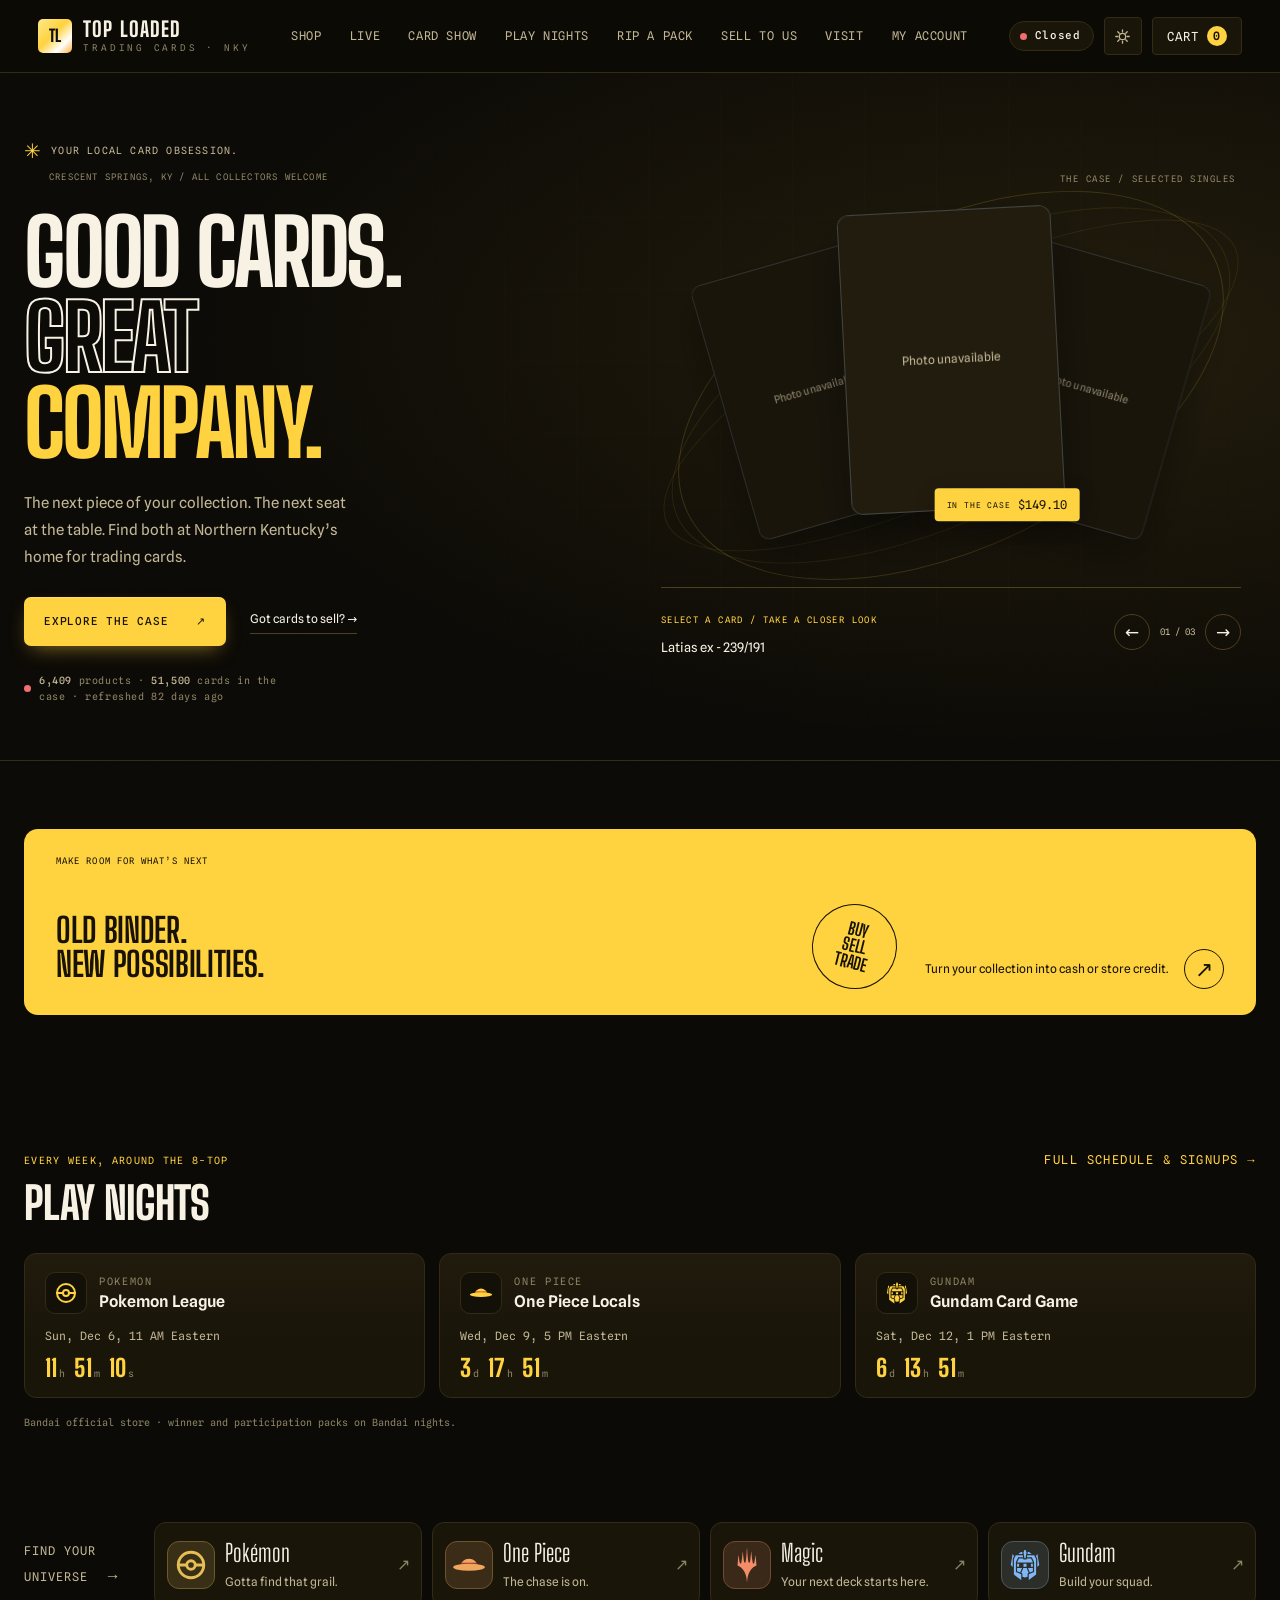
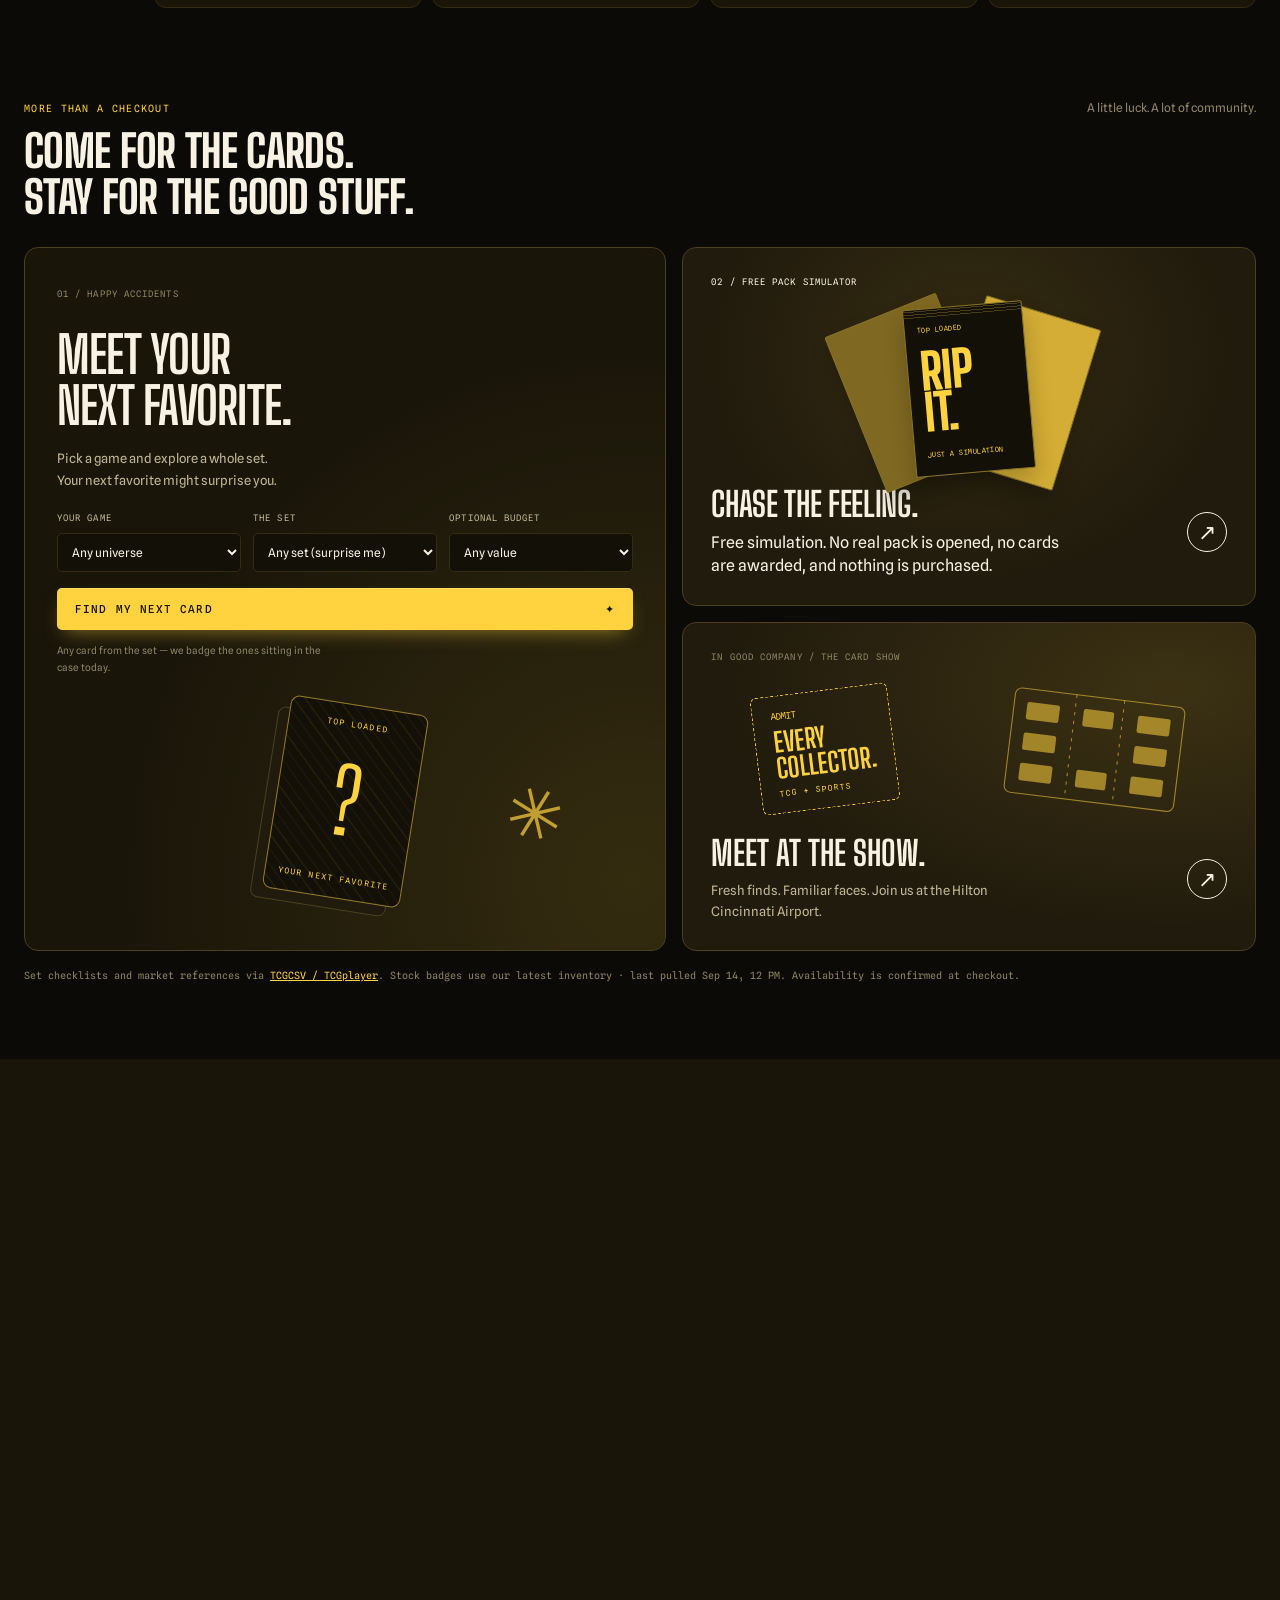
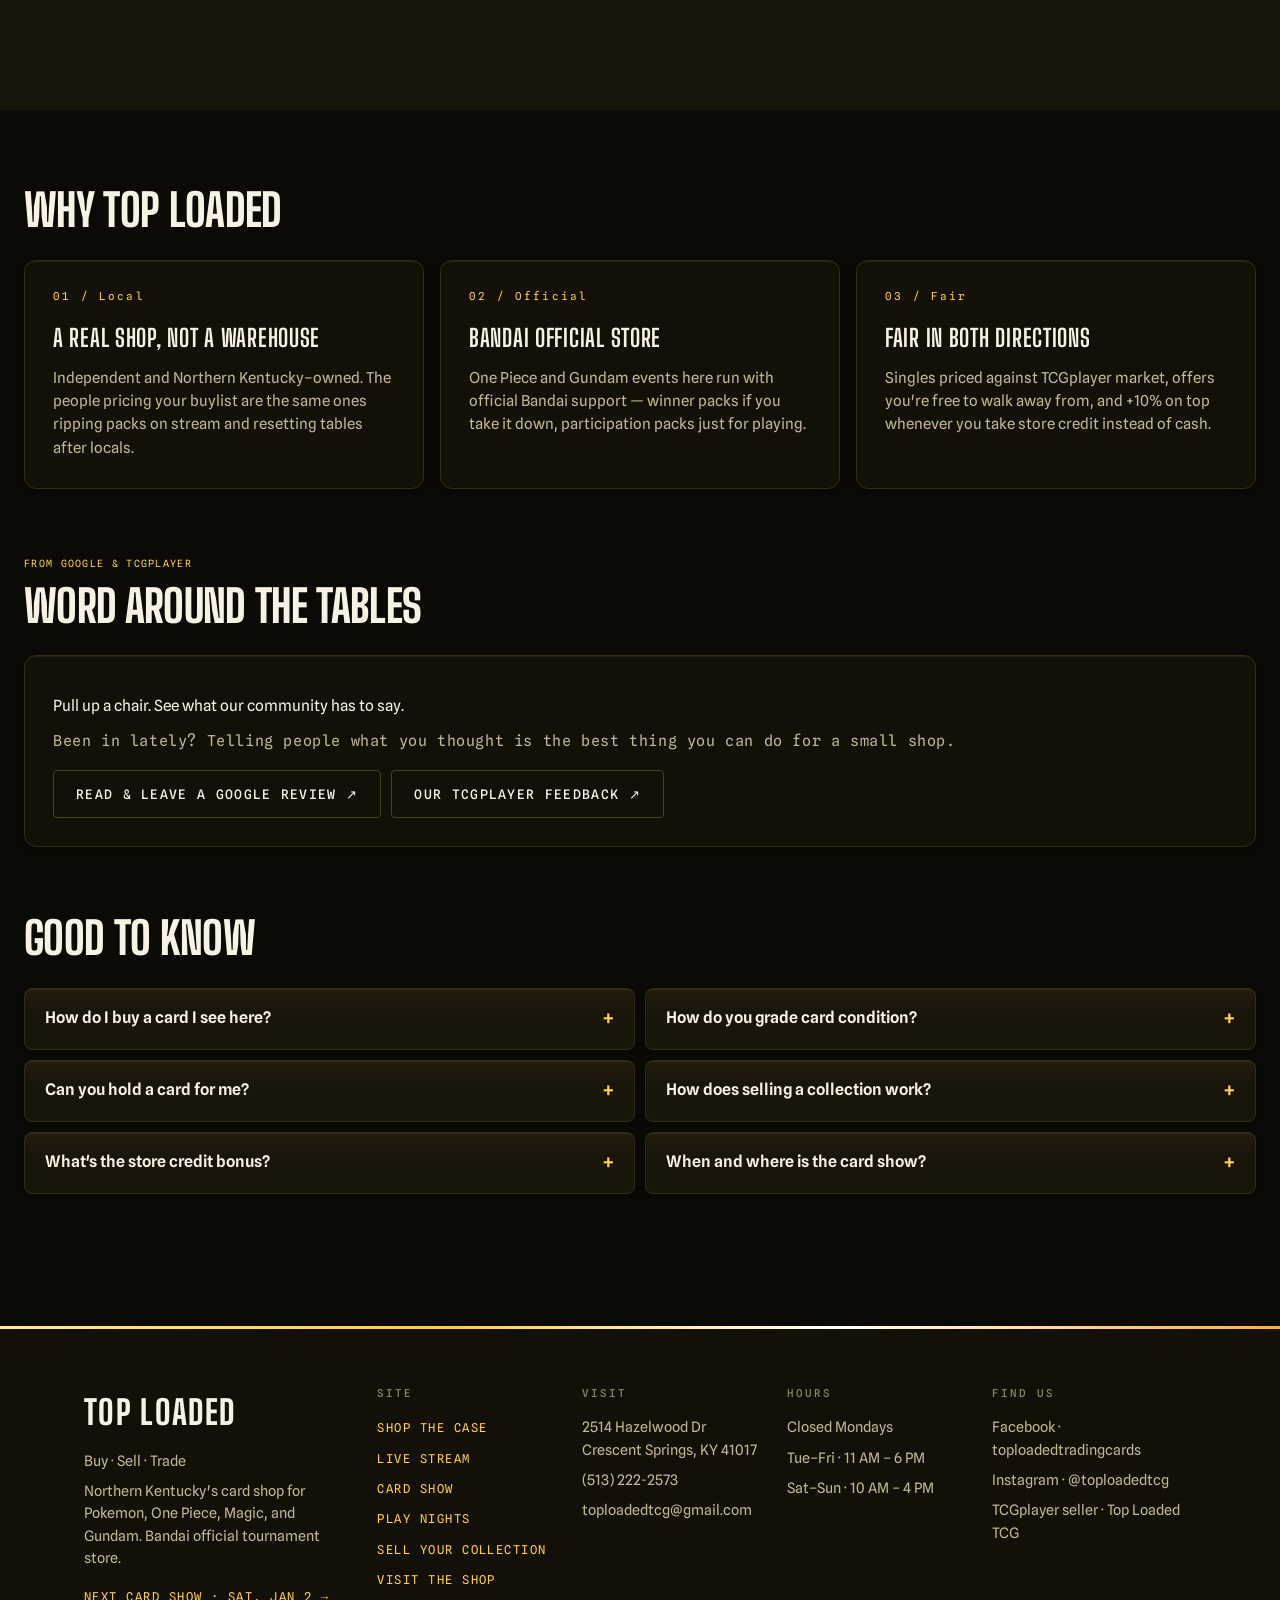
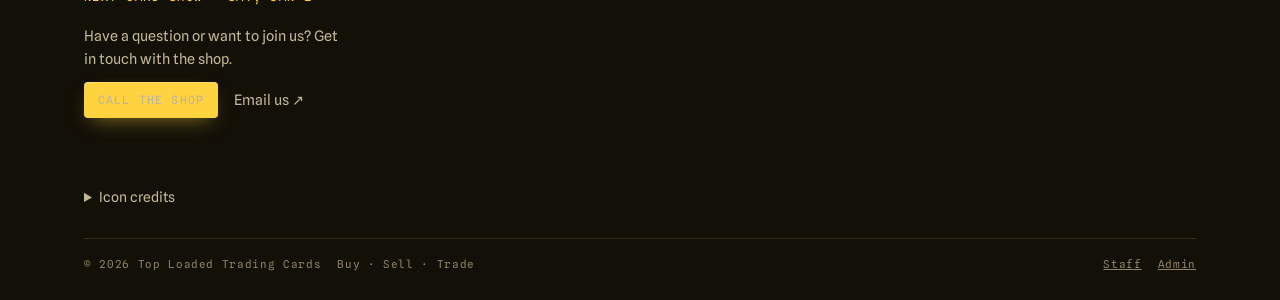
==== commit d0c184e3: "Move Trades to TL1 position and remove extra shop table" ====
--- a/index.html
+++ b/index.html
@@ -4172,7 +4172,7 @@
       <div class="admin-card" id="cardFloorplan">
         <h3>Card show floor plan</h3>
         <p class="card-note">Build the actual show layout: select a booth to edit, drag it to move, or use its arrow keys. TCG, Sports and Mixed percentages count vendor booths, not floor area. Keep aisles, exits and other required clearances open; this editor does not certify a safe or venue-approved layout.</p>
-        <div class="field"><label for="setFpRoom">Room reference</label><select id="setFpRoom"><option value="hilton-show">Hilton · full show · all three rooms</option><option value="hilton-ballroom">Hilton · ballroom only · 96 × 41 ft</option><option value="schematic">Custom schematic · no physical scale</option></select><p class="card-note" id="fpScaleNote"></p><p class="card-note">The full show includes 14 outer tables, three ballroom doors, four pillars, seating, the ATM and protected walking routes. TL1–TL4 and Trades form Top Loaded’s booth. Restore outer run replaces missing tables in the organizer’s annotated positions. Lobby and restaurant are context, not vendor space. Save publishes only when the backend is connected.</p></div>
+        <div class="field"><label for="setFpRoom">Room reference</label><select id="setFpRoom"><option value="hilton-show">Hilton · full show · all three rooms</option><option value="hilton-ballroom">Hilton · ballroom only · 96 × 41 ft</option><option value="schematic">Custom schematic · no physical scale</option></select><p class="card-note" id="fpScaleNote"></p><p class="card-note">The full show includes 14 outer tables, three ballroom doors, four pillars, seating, the ATM and protected walking routes. TL2–TL4 and Trades form Top Loaded’s booth; Trades occupies the former TL1 position. Restore outer run replaces missing tables in the organizer’s annotated positions. Lobby and restaurant are context, not vendor space. Save publishes only when the backend is connected.</p></div>
         <div class="form-grid"><div class="field"><label for="setFpRows">Grid rows</label><input id="setFpRows" type="number" min="1" max="240" value="212"></div><div class="field"><label for="setFpCols">Grid columns</label><input id="setFpCols" type="number" min="1" max="320" value="272"></div></div>
         <div class="floor-tools"><div class="field"><label for="fpBrush">New booth category</label><select id="fpBrush"><option value="tcg">TCG</option><option value="sports">Sports</option><option value="mixed">Mixed</option><option value="food">Food</option><option value="entry">Entry</option></select></div><button class="btn btn-ghost" id="fpPlace" type="button" aria-pressed="false">Place on floor</button><button class="btn btn-ghost" id="fpRotate" type="button" disabled>Rotate selected</button><div class="floor-zoom" aria-label="Editor zoom"><button type="button" data-floor-zoom="out" aria-label="Zoom editor out">&minus;</button><button type="button" data-floor-zoom="fit">Fit floor</button><button type="button" data-floor-zoom="in" aria-label="Zoom editor in">+</button></div></div>
         <p id="fpSelection" class="card-note" role="status">Add a booth, or choose Place on floor and tap an empty square.</p>
@@ -4517,7 +4517,7 @@
   </div>
 </div>
 
-<script id="siteConfig">window.TL_DEFAULT_CONFIG={"title":"Top Loaded","tagline":"Trading Cards · NKY","phone":"(513) 222-2573","phoneRaw":"+15132222573","email":"toploadedtcg@gmail.com","address":{"line1":"2514 Hazelwood Dr","city":"Crescent Springs","state":"KY","zip":"41017"},"timezone":"America/New_York","hours":{"mon":null,"tue":["11:00","18:00"],"wed":["11:00","18:00"],"thu":["11:00","18:00"],"fri":["11:00","18:00"],"sat":["10:00","16:00"],"sun":["10:00","16:00"]},"hoursText":{"wk":"Tue–Fri · 11 AM – 6 PM","we":"Sat–Sun · 10 AM – 4 PM"},"banner":{"on":false,"text":""},"logo":null,"show":{"date":"2026-10-03","start":"10:00","end":"16:00","setup":"08:00","hours":"10 AM – 4 PM","venue":"Hilton Cincinnati Airport","address":"7373 Turfway Rd, Florence, KY 41042","tables":24,"booked":null,"cadence":"First Saturday or Sunday of every month","tablePrices":[{"n":1,"price":30},{"n":2,"price":60},{"n":3,"price":90}],"floorplan":{"room":"hilton-show","rows":212,"cols":272,"booths":[{"id":"t1","label":"T1","type":"unassigned","r":89,"c":7,"w":12,"h":5},{"id":"t2","label":"T2","type":"unassigned","r":89,"c":19,"w":12,"h":5},{"id":"t3","label":"T3","type":"unassigned","r":89,"c":31,"w":12,"h":5},{"id":"t4","label":"T4","type":"unassigned","r":89,"c":56,"w":12,"h":5},{"id":"t5","label":"T5","type":"unassigned","r":89,"c":68,"w":12,"h":5},{"id":"t6","label":"T6","type":"unassigned","r":89,"c":91,"w":12,"h":5},{"id":"t7","label":"T7","type":"unassigned","r":89,"c":103,"w":12,"h":5},{"id":"t8","label":"T8","type":"unassigned","r":89,"c":125,"w":12,"h":5},{"id":"t9","label":"T9","type":"unassigned","r":89,"c":137,"w":12,"h":5},{"id":"t10","label":"T10","type":"unassigned","r":89,"c":149,"w":12,"h":5},{"id":"t11","label":"T11","type":"unassigned","r":89,"c":161,"w":12,"h":5},{"id":"t12","label":"T12","type":"unassigned","r":89,"c":173,"w":12,"h":5},{"id":"t13","label":"T13","type":"unassigned","r":89,"c":185,"w":12,"h":5},{"id":"t14","label":"T14","type":"unassigned","r":99,"c":186,"w":5,"h":12},{"id":"t15","label":"T15","type":"unassigned","r":111,"c":186,"w":5,"h":12},{"id":"t16","label":"T16","type":"unassigned","r":123,"c":186,"w":5,"h":12},{"id":"t17","label":"T17","type":"unassigned","r":135,"c":186,"w":5,"h":12},{"id":"t18","label":"T18","type":"unassigned","r":154,"c":165,"w":12,"h":5},{"id":"t19","label":"T19","type":"unassigned","r":154,"c":153,"w":12,"h":5},{"id":"t20","label":"T20","type":"unassigned","r":154,"c":141,"w":12,"h":5},{"id":"t21","label":"T21","type":"unassigned","r":154,"c":129,"w":12,"h":5},{"id":"t22","label":"T22","type":"unassigned","r":154,"c":117,"w":12,"h":5},{"id":"t23","label":"T23","type":"unassigned","r":154,"c":105,"w":12,"h":5},{"id":"t24","label":"T24","type":"unassigned","r":154,"c":93,"w":12,"h":5},{"id":"t25","label":"T25","type":"unassigned","r":154,"c":81,"w":12,"h":5},{"id":"t26","label":"T26","type":"unassigned","r":154,"c":69,"w":12,"h":5},{"id":"t27","label":"T27","type":"unassigned","r":154,"c":57,"w":12,"h":5},{"id":"t28","label":"T28","type":"unassigned","r":154,"c":45,"w":12,"h":5},{"id":"t29","label":"T29","type":"unassigned","r":135,"c":11,"w":5,"h":12},{"id":"t30","label":"T30","type":"unassigned","r":123,"c":11,"w":5,"h":12},{"id":"t31","label":"T31","type":"unassigned","r":111,"c":11,"w":5,"h":12},{"id":"t32","label":"T32","type":"unassigned","r":99,"c":11,"w":5,"h":12},{"id":"t33","label":"T33","type":"unassigned","r":110,"c":32,"w":12,"h":5},{"id":"t34","label":"T34","type":"unassigned","r":110,"c":68,"w":12,"h":5},{"id":"t35","label":"T35","type":"unassigned","r":110,"c":80,"w":12,"h":5},{"id":"t36","label":"T36","type":"unassigned","r":110,"c":92,"w":12,"h":5},{"id":"t37","label":"T37","type":"unassigned","r":110,"c":104,"w":12,"h":5},{"id":"t38","label":"T38","type":"unassigned","r":110,"c":116,"w":12,"h":5},{"id":"t39","label":"T39","type":"unassigned","r":110,"c":140,"w":12,"h":5},{"id":"t40","label":"T40","type":"unassigned","r":110,"c":152,"w":12,"h":5},{"id":"t41","label":"T41","type":"unassigned","r":127,"c":44,"w":12,"h":5},{"id":"t42","label":"T42","type":"unassigned","r":127,"c":56,"w":12,"h":5},{"id":"t43","label":"T43","type":"unassigned","r":127,"c":68,"w":12,"h":5},{"id":"t44","label":"T44","type":"unassigned","r":127,"c":80,"w":12,"h":5},{"id":"t45","label":"T45","type":"unassigned","r":127,"c":92,"w":12,"h":5},{"id":"t46","label":"T46","type":"unassigned","r":127,"c":104,"w":12,"h":5},{"id":"t47","label":"T47","type":"unassigned","r":127,"c":116,"w":12,"h":5},{"id":"t48","label":"T48","type":"unassigned","r":127,"c":140,"w":12,"h":5},{"id":"t49","label":"T49","type":"unassigned","r":127,"c":152,"w":12,"h":5},{"id":"tl-wall-1","label":"TL1","type":"shop","r":16,"c":143,"w":5,"h":16},{"id":"tl-wall-2","label":"TL2","type":"shop","r":32,"c":144,"w":16,"h":5},{"id":"tl-wall-3","label":"TL3","type":"shop","r":32,"c":160,"w":16,"h":5},{"id":"tl-wall-4","label":"TL4","type":"shop","r":32,"c":176,"w":16,"h":5},{"id":"tl-trades","label":"Trades","type":"shop","r":16,"c":187,"w":5,"h":16},{"id":"pf-1","label":"PF1","type":"unassigned","r":58,"c":39,"w":5,"h":12},{"id":"pf-2","label":"PF2","type":"unassigned","r":70,"c":39,"w":5,"h":12},{"id":"pf-3","label":"PF3","type":"unassigned","r":58,"c":58,"w":5,"h":12},{"id":"pf-4","label":"PF4","type":"unassigned","r":70,"c":58,"w":5,"h":12},{"id":"pf-5","label":"PF5","type":"unassigned","r":58,"c":63,"w":12,"h":5},{"id":"pf-6","label":"PF6","type":"unassigned","r":58,"c":75,"w":5,"h":12},{"id":"pf-7","label":"PF7","type":"unassigned","r":70,"c":75,"w":5,"h":12},{"id":"pf-8","label":"PF8","type":"unassigned","r":58,"c":95,"w":5,"h":12},{"id":"pf-9","label":"PF9","type":"unassigned","r":70,"c":95,"w":5,"h":12},{"id":"pf-10","label":"PF10","type":"unassigned","r":58,"c":107,"w":5,"h":12},{"id":"pf-11","label":"PF11","type":"unassigned","r":70,"c":107,"w":5,"h":12},{"id":"pf-12","label":"PF12","type":"unassigned","r":58,"c":131,"w":5,"h":12},{"id":"pf-13","label":"PF13","type":"unassigned","r":70,"c":131,"w":5,"h":12},{"id":"pf-14","label":"PF14","type":"unassigned","r":53,"c":131,"w":12,"h":5}]}},"events":[{"id":"op-wed","day":"Wed","dow":3,"name":"One Piece Locals","small":"Bandai official · winner & participation packs","time":"5:00 PM","start":"17:00","fee":"TBD","game":"op","signup":"tcgplus"},{"id":"op-sat","day":"Sat","dow":6,"name":"One Piece Locals","small":"Bandai official · winner & participation packs","time":"11:00 AM","start":"11:00","fee":"TBD","game":"op","signup":"tcgplus"},{"id":"gd-sat","day":"Sat","dow":6,"name":"Gundam Card Game","small":"Bandai official · winner & participation packs","time":"1:00 PM","start":"13:00","fee":"TBD","game":"gundam","signup":"tcgplus"},{"id":"pk-sun","day":"Sun","dow":0,"name":"Pokemon League","small":"All ages · league promo prizing","time":"11:00 AM","start":"11:00","fee":"TBD","game":"pk","signup":"form"}],"live":{"on":false,"title":"Streaming from the shop floor","platform":"facebook","embed":"","spotPrice":24.99,"spots":12,"packsPerSpot":3,"schedule":[]},"links":{"tcgplus":"https://www.bandai-tcg-plus.com/","facebook":"https://www.facebook.com/toploadedtradingcards","instagram":"https://www.instagram.com/toploadedtcg","tcgplayer":"https://www.tcgplayer.com/sellers/Top-Loaded-TCG/5c356cdf","whatnot":"","googleMaps":"https://www.google.com/maps/search/?api=1&query=Top+Loaded+Trading+Cards+2514+Hazelwood+Dr+Crescent+Springs+KY+41017","googleReviews":"https://share.google/ESpQQCzYsIL1Ffqo8","appleMaps":"https://maps.apple.com/place?place-id=I96E3F1088FE2244C"},"buy":{"rates":{"bulk":0.55,"standard":0.6,"hot":0.7,"graded":0.8},"creditBonus":0.1},"ticker":[["Charizard ex · 151","$85"],["Umbreon VMAX Alt","$450"],["Shanks OP-09 Leader","$42"],["The One Ring","$40"],["Prismatic ETBs","$70"],["Luffy OP-05 Alt","$88"],["Ragavan MH2","$41"],["Base Set holos","ask"],["Sealed booster boxes","top rates"]],"testimonials":[],"rip":{"prices":{"pk":4.49,"op":4.49,"mtg":5.49}},"reviews":{"tcgplayerAuto":true,"source":"google","googlePlaceId":"","minRating":5,"items":[]},"updatedAt":null};window.TL_FLOOR_VENUE={"rows":212,"cols":272,"ballroomOffset":{"r":82,"c":4},"rooms":[{"id":"ballroom","label":"TRIPLE CROWN BALLROOM","r":83,"c":5,"w":192,"h":82,"labelR":161,"labelC":70},{"id":"prefunction","label":"PRE-FUNCTION · OUTER TABLES","r":39,"c":5,"w":192,"h":44,"labelR":44,"labelC":12},{"id":"business","label":"BUSINESS CENTER · TOP LOADED","r":3,"c":121,"w":76,"h":36,"labelR":9,"labelC":124}],"clearways":[{"r":47,"c":6,"w":190,"h":6},{"r":50,"c":45,"w":10,"h":55},{"r":50,"c":81,"w":10,"h":55},{"r":50,"c":115,"w":10,"h":55},{"r":29,"c":127,"w":10,"h":18},{"r":84,"c":6,"w":190,"h":4},{"r":63,"c":149,"w":43,"h":15},{"r":15,"c":122,"w":10,"h":12}],"doors":[{"id":"far","label":"Door 1","r":82,"c":45,"w":10,"h":2},{"id":"middle","label":"Door 2","r":82,"c":81,"w":10,"h":2},{"id":"near","label":"Door 3","r":82,"c":115,"w":10,"h":2}],"note":"Show placements follow the organizer's annotated diagram. Room outlines, walking routes, lobby and restaurant positions are schematic, not surveyed or venue-approved clearance measurements.","context":[{"id":"lobby","label":"HOTEL LOBBY","r":83,"c":201,"w":64,"h":82,"labelR":115,"labelC":210},{"id":"turfway","label":"TURFWAY ROOM","r":176,"c":5,"w":76,"h":29,"labelR":187,"labelC":12},{"id":"restaurant","label":"RESTAURANT / LOUNGE","r":176,"c":97,"w":100,"h":29,"labelR":187,"labelC":105}],"obstacles":[{"id":"pillar-1","type":"pillar","r":56,"c":31,"w":6,"h":5,"label":"Pillar"},{"id":"pillar-2","type":"pillar","r":56,"c":100,"w":7,"h":5,"label":"Pillar"},{"id":"pillar-3","type":"pillar","r":55,"c":144,"w":7,"h":6,"label":"Pillar"},{"id":"pillar-4","type":"pillar","r":56,"c":184,"w":9,"h":6,"label":"Pillar"},{"id":"chair-1","type":"chair","r":64,"c":150,"w":4,"h":12,"label":"Lounge chairs"},{"id":"chair-2","type":"chair","r":65,"c":186,"w":4,"h":11,"label":"Lounge chairs"},{"id":"coffee","type":"coffee","r":67,"c":163,"w":12,"h":5,"label":"Coffee table"},{"id":"atm","type":"atm","r":17,"c":123,"w":6,"h":8,"label":"ATM"}],"outerRuns":[[{"r":58,"c":39,"w":5,"h":12},{"r":70,"c":39,"w":5,"h":12}],[{"r":58,"c":58,"w":5,"h":12},{"r":70,"c":58,"w":5,"h":12},{"r":58,"c":63,"w":12,"h":5}],[{"r":58,"c":75,"w":5,"h":12},{"r":70,"c":75,"w":5,"h":12}],[{"r":58,"c":95,"w":5,"h":12},{"r":70,"c":95,"w":5,"h":12}],[{"r":58,"c":107,"w":5,"h":12},{"r":70,"c":107,"w":5,"h":12}],[{"r":58,"c":131,"w":5,"h":12},{"r":70,"c":131,"w":5,"h":12},{"r":53,"c":131,"w":12,"h":5}]]};</script>
+<script id="siteConfig">window.TL_DEFAULT_CONFIG={"title":"Top Loaded","tagline":"Trading Cards · NKY","phone":"(513) 222-2573","phoneRaw":"+15132222573","email":"toploadedtcg@gmail.com","address":{"line1":"2514 Hazelwood Dr","city":"Crescent Springs","state":"KY","zip":"41017"},"timezone":"America/New_York","hours":{"mon":null,"tue":["11:00","18:00"],"wed":["11:00","18:00"],"thu":["11:00","18:00"],"fri":["11:00","18:00"],"sat":["10:00","16:00"],"sun":["10:00","16:00"]},"hoursText":{"wk":"Tue–Fri · 11 AM – 6 PM","we":"Sat–Sun · 10 AM – 4 PM"},"banner":{"on":false,"text":""},"logo":null,"show":{"date":"2026-10-03","start":"10:00","end":"16:00","setup":"08:00","hours":"10 AM – 4 PM","venue":"Hilton Cincinnati Airport","address":"7373 Turfway Rd, Florence, KY 41042","tables":24,"booked":null,"cadence":"First Saturday or Sunday of every month","tablePrices":[{"n":1,"price":30},{"n":2,"price":60},{"n":3,"price":90}],"floorplan":{"room":"hilton-show","rows":212,"cols":272,"booths":[{"id":"t1","label":"T1","type":"unassigned","r":89,"c":7,"w":12,"h":5},{"id":"t2","label":"T2","type":"unassigned","r":89,"c":19,"w":12,"h":5},{"id":"t3","label":"T3","type":"unassigned","r":89,"c":31,"w":12,"h":5},{"id":"t4","label":"T4","type":"unassigned","r":89,"c":56,"w":12,"h":5},{"id":"t5","label":"T5","type":"unassigned","r":89,"c":68,"w":12,"h":5},{"id":"t6","label":"T6","type":"unassigned","r":89,"c":91,"w":12,"h":5},{"id":"t7","label":"T7","type":"unassigned","r":89,"c":103,"w":12,"h":5},{"id":"t8","label":"T8","type":"unassigned","r":89,"c":125,"w":12,"h":5},{"id":"t9","label":"T9","type":"unassigned","r":89,"c":137,"w":12,"h":5},{"id":"t10","label":"T10","type":"unassigned","r":89,"c":149,"w":12,"h":5},{"id":"t11","label":"T11","type":"unassigned","r":89,"c":161,"w":12,"h":5},{"id":"t12","label":"T12","type":"unassigned","r":89,"c":173,"w":12,"h":5},{"id":"t13","label":"T13","type":"unassigned","r":89,"c":185,"w":12,"h":5},{"id":"t14","label":"T14","type":"unassigned","r":99,"c":186,"w":5,"h":12},{"id":"t15","label":"T15","type":"unassigned","r":111,"c":186,"w":5,"h":12},{"id":"t16","label":"T16","type":"unassigned","r":123,"c":186,"w":5,"h":12},{"id":"t17","label":"T17","type":"unassigned","r":135,"c":186,"w":5,"h":12},{"id":"t18","label":"T18","type":"unassigned","r":154,"c":165,"w":12,"h":5},{"id":"t19","label":"T19","type":"unassigned","r":154,"c":153,"w":12,"h":5},{"id":"t20","label":"T20","type":"unassigned","r":154,"c":141,"w":12,"h":5},{"id":"t21","label":"T21","type":"unassigned","r":154,"c":129,"w":12,"h":5},{"id":"t22","label":"T22","type":"unassigned","r":154,"c":117,"w":12,"h":5},{"id":"t23","label":"T23","type":"unassigned","r":154,"c":105,"w":12,"h":5},{"id":"t24","label":"T24","type":"unassigned","r":154,"c":93,"w":12,"h":5},{"id":"t25","label":"T25","type":"unassigned","r":154,"c":81,"w":12,"h":5},{"id":"t26","label":"T26","type":"unassigned","r":154,"c":69,"w":12,"h":5},{"id":"t27","label":"T27","type":"unassigned","r":154,"c":57,"w":12,"h":5},{"id":"t28","label":"T28","type":"unassigned","r":154,"c":45,"w":12,"h":5},{"id":"t29","label":"T29","type":"unassigned","r":135,"c":11,"w":5,"h":12},{"id":"t30","label":"T30","type":"unassigned","r":123,"c":11,"w":5,"h":12},{"id":"t31","label":"T31","type":"unassigned","r":111,"c":11,"w":5,"h":12},{"id":"t32","label":"T32","type":"unassigned","r":99,"c":11,"w":5,"h":12},{"id":"t33","label":"T33","type":"unassigned","r":110,"c":32,"w":12,"h":5},{"id":"t34","label":"T34","type":"unassigned","r":110,"c":68,"w":12,"h":5},{"id":"t35","label":"T35","type":"unassigned","r":110,"c":80,"w":12,"h":5},{"id":"t36","label":"T36","type":"unassigned","r":110,"c":92,"w":12,"h":5},{"id":"t37","label":"T37","type":"unassigned","r":110,"c":104,"w":12,"h":5},{"id":"t38","label":"T38","type":"unassigned","r":110,"c":116,"w":12,"h":5},{"id":"t39","label":"T39","type":"unassigned","r":110,"c":140,"w":12,"h":5},{"id":"t40","label":"T40","type":"unassigned","r":110,"c":152,"w":12,"h":5},{"id":"t41","label":"T41","type":"unassigned","r":127,"c":44,"w":12,"h":5},{"id":"t42","label":"T42","type":"unassigned","r":127,"c":56,"w":12,"h":5},{"id":"t43","label":"T43","type":"unassigned","r":127,"c":68,"w":12,"h":5},{"id":"t44","label":"T44","type":"unassigned","r":127,"c":80,"w":12,"h":5},{"id":"t45","label":"T45","type":"unassigned","r":127,"c":92,"w":12,"h":5},{"id":"t46","label":"T46","type":"unassigned","r":127,"c":104,"w":12,"h":5},{"id":"t47","label":"T47","type":"unassigned","r":127,"c":116,"w":12,"h":5},{"id":"t48","label":"T48","type":"unassigned","r":127,"c":140,"w":12,"h":5},{"id":"t49","label":"T49","type":"unassigned","r":127,"c":152,"w":12,"h":5},{"id":"tl-trades","label":"Trades","type":"shop","r":16,"c":143,"w":5,"h":16},{"id":"tl-wall-2","label":"TL2","type":"shop","r":32,"c":144,"w":16,"h":5},{"id":"tl-wall-3","label":"TL3","type":"shop","r":32,"c":160,"w":16,"h":5},{"id":"tl-wall-4","label":"TL4","type":"shop","r":32,"c":176,"w":16,"h":5},{"id":"pf-1","label":"PF1","type":"unassigned","r":58,"c":39,"w":5,"h":12},{"id":"pf-2","label":"PF2","type":"unassigned","r":70,"c":39,"w":5,"h":12},{"id":"pf-3","label":"PF3","type":"unassigned","r":58,"c":58,"w":5,"h":12},{"id":"pf-4","label":"PF4","type":"unassigned","r":70,"c":58,"w":5,"h":12},{"id":"pf-5","label":"PF5","type":"unassigned","r":58,"c":63,"w":12,"h":5},{"id":"pf-6","label":"PF6","type":"unassigned","r":58,"c":75,"w":5,"h":12},{"id":"pf-7","label":"PF7","type":"unassigned","r":70,"c":75,"w":5,"h":12},{"id":"pf-8","label":"PF8","type":"unassigned","r":58,"c":95,"w":5,"h":12},{"id":"pf-9","label":"PF9","type":"unassigned","r":70,"c":95,"w":5,"h":12},{"id":"pf-10","label":"PF10","type":"unassigned","r":58,"c":107,"w":5,"h":12},{"id":"pf-11","label":"PF11","type":"unassigned","r":70,"c":107,"w":5,"h":12},{"id":"pf-12","label":"PF12","type":"unassigned","r":58,"c":131,"w":5,"h":12},{"id":"pf-13","label":"PF13","type":"unassigned","r":70,"c":131,"w":5,"h":12},{"id":"pf-14","label":"PF14","type":"unassigned","r":53,"c":131,"w":12,"h":5}]}},"events":[{"id":"op-wed","day":"Wed","dow":3,"name":"One Piece Locals","small":"Bandai official · winner & participation packs","time":"5:00 PM","start":"17:00","fee":"TBD","game":"op","signup":"tcgplus"},{"id":"op-sat","day":"Sat","dow":6,"name":"One Piece Locals","small":"Bandai official · winner & participation packs","time":"11:00 AM","start":"11:00","fee":"TBD","game":"op","signup":"tcgplus"},{"id":"gd-sat","day":"Sat","dow":6,"name":"Gundam Card Game","small":"Bandai official · winner & participation packs","time":"1:00 PM","start":"13:00","fee":"TBD","game":"gundam","signup":"tcgplus"},{"id":"pk-sun","day":"Sun","dow":0,"name":"Pokemon League","small":"All ages · league promo prizing","time":"11:00 AM","start":"11:00","fee":"TBD","game":"pk","signup":"form"}],"live":{"on":false,"title":"Streaming from the shop floor","platform":"facebook","embed":"","spotPrice":24.99,"spots":12,"packsPerSpot":3,"schedule":[]},"links":{"tcgplus":"https://www.bandai-tcg-plus.com/","facebook":"https://www.facebook.com/toploadedtradingcards","instagram":"https://www.instagram.com/toploadedtcg","tcgplayer":"https://www.tcgplayer.com/sellers/Top-Loaded-TCG/5c356cdf","whatnot":"","googleMaps":"https://www.google.com/maps/search/?api=1&query=Top+Loaded+Trading+Cards+2514+Hazelwood+Dr+Crescent+Springs+KY+41017","googleReviews":"https://share.google/ESpQQCzYsIL1Ffqo8","appleMaps":"https://maps.apple.com/place?place-id=I96E3F1088FE2244C"},"buy":{"rates":{"bulk":0.55,"standard":0.6,"hot":0.7,"graded":0.8},"creditBonus":0.1},"ticker":[["Charizard ex · 151","$85"],["Umbreon VMAX Alt","$450"],["Shanks OP-09 Leader","$42"],["The One Ring","$40"],["Prismatic ETBs","$70"],["Luffy OP-05 Alt","$88"],["Ragavan MH2","$41"],["Base Set holos","ask"],["Sealed booster boxes","top rates"]],"testimonials":[],"rip":{"prices":{"pk":4.49,"op":4.49,"mtg":5.49}},"reviews":{"tcgplayerAuto":true,"source":"google","googlePlaceId":"","minRating":5,"items":[]},"updatedAt":null};window.TL_FLOOR_VENUE={"rows":212,"cols":272,"ballroomOffset":{"r":82,"c":4},"rooms":[{"id":"ballroom","label":"TRIPLE CROWN BALLROOM","r":83,"c":5,"w":192,"h":82,"labelR":161,"labelC":70},{"id":"prefunction","label":"PRE-FUNCTION · OUTER TABLES","r":39,"c":5,"w":192,"h":44,"labelR":44,"labelC":12},{"id":"business","label":"BUSINESS CENTER · TOP LOADED","r":3,"c":121,"w":76,"h":36,"labelR":9,"labelC":124}],"clearways":[{"r":47,"c":6,"w":190,"h":6},{"r":50,"c":45,"w":10,"h":55},{"r":50,"c":81,"w":10,"h":55},{"r":50,"c":115,"w":10,"h":55},{"r":29,"c":127,"w":10,"h":18},{"r":84,"c":6,"w":190,"h":4},{"r":63,"c":149,"w":43,"h":15},{"r":15,"c":122,"w":10,"h":12}],"doors":[{"id":"far","label":"Door 1","r":82,"c":45,"w":10,"h":2},{"id":"middle","label":"Door 2","r":82,"c":81,"w":10,"h":2},{"id":"near","label":"Door 3","r":82,"c":115,"w":10,"h":2}],"note":"Show placements follow the organizer's annotated diagram. Room outlines, walking routes, lobby and restaurant positions are schematic, not surveyed or venue-approved clearance measurements.","context":[{"id":"lobby","label":"HOTEL LOBBY","r":83,"c":201,"w":64,"h":82,"labelR":115,"labelC":210},{"id":"turfway","label":"TURFWAY ROOM","r":176,"c":5,"w":76,"h":29,"labelR":187,"labelC":12},{"id":"restaurant","label":"RESTAURANT / LOUNGE","r":176,"c":97,"w":100,"h":29,"labelR":187,"labelC":105}],"obstacles":[{"id":"pillar-1","type":"pillar","r":56,"c":31,"w":6,"h":5,"label":"Pillar"},{"id":"pillar-2","type":"pillar","r":56,"c":100,"w":7,"h":5,"label":"Pillar"},{"id":"pillar-3","type":"pillar","r":55,"c":144,"w":7,"h":6,"label":"Pillar"},{"id":"pillar-4","type":"pillar","r":56,"c":184,"w":9,"h":6,"label":"Pillar"},{"id":"chair-1","type":"chair","r":64,"c":150,"w":4,"h":12,"label":"Lounge chairs"},{"id":"chair-2","type":"chair","r":65,"c":186,"w":4,"h":11,"label":"Lounge chairs"},{"id":"coffee","type":"coffee","r":67,"c":163,"w":12,"h":5,"label":"Coffee table"},{"id":"atm","type":"atm","r":17,"c":123,"w":6,"h":8,"label":"ATM"}],"outerRuns":[[{"r":58,"c":39,"w":5,"h":12},{"r":70,"c":39,"w":5,"h":12}],[{"r":58,"c":58,"w":5,"h":12},{"r":70,"c":58,"w":5,"h":12},{"r":58,"c":63,"w":12,"h":5}],[{"r":58,"c":75,"w":5,"h":12},{"r":70,"c":75,"w":5,"h":12}],[{"r":58,"c":95,"w":5,"h":12},{"r":70,"c":95,"w":5,"h":12}],[{"r":58,"c":107,"w":5,"h":12},{"r":70,"c":107,"w":5,"h":12}],[{"r":58,"c":131,"w":5,"h":12},{"r":70,"c":131,"w":5,"h":12},{"r":53,"c":131,"w":12,"h":5}]]};</script>
 <script id="cardArtData"></script>
 <script>
 (function(){
@@ -10267,7 +10267,7 @@
     function match(b){var q=($('#floorSearch').value||'').trim().toLowerCase(),type=$('#floorType').value;return (!type||b.type===type)&&(!q||(b.label+' '+b.id+' '+labels[b.type]+' '+area(b,((TL.config.show||{}).floorplan||{}).room)).toLowerCase().includes(q));}
     function details(i){
       var b=publicBooths[i];selected=b?i:-1;
-      $('#showFloorDetail').innerHTML=b?'<p class="eyebrow">'+esc(area(b,((TL.config.show||{}).floorplan||{}).room)+' · '+labels[b.type])+'</p><h3>'+esc(b.label)+'</h3><p>'+(b.type==='shop'?'Top Loaded’s own booth in the business center: four wall tables plus an L-shaped trade table. Not a separate vendor opening.':b.type==='unassigned'?'The vendor for this position has not been announced for this show. This is not a table availability or reservation offer.':'Find this location in the highlighted area of the map.')+'</p>':'<h3>Explore the floor</h3><p>Choose a table on the map or in the directory. Enter at the Convention Entrance—not the Turfway Room.</p>';
+      $('#showFloorDetail').innerHTML=b?'<p class="eyebrow">'+esc(area(b,((TL.config.show||{}).floorplan||{}).room)+' · '+labels[b.type])+'</p><h3>'+esc(b.label)+'</h3><p>'+(b.type==='shop'?'Top Loaded’s own booth in the business center: three display tables with the trade table at the left end. Not a separate vendor opening.':b.type==='unassigned'?'The vendor for this position has not been announced for this show. This is not a table availability or reservation offer.':'Find this location in the highlighted area of the map.')+'</p>':'<h3>Explore the floor</h3><p>Choose a table on the map or in the directory. Enter at the Convention Entrance—not the Turfway Room.</p>';
       $$('#showFloorGuide [data-floor-booth]').forEach(function(el){el.setAttribute('aria-pressed',String(Number(el.dataset.floorBooth)===selected));});
     }
     function filter(){
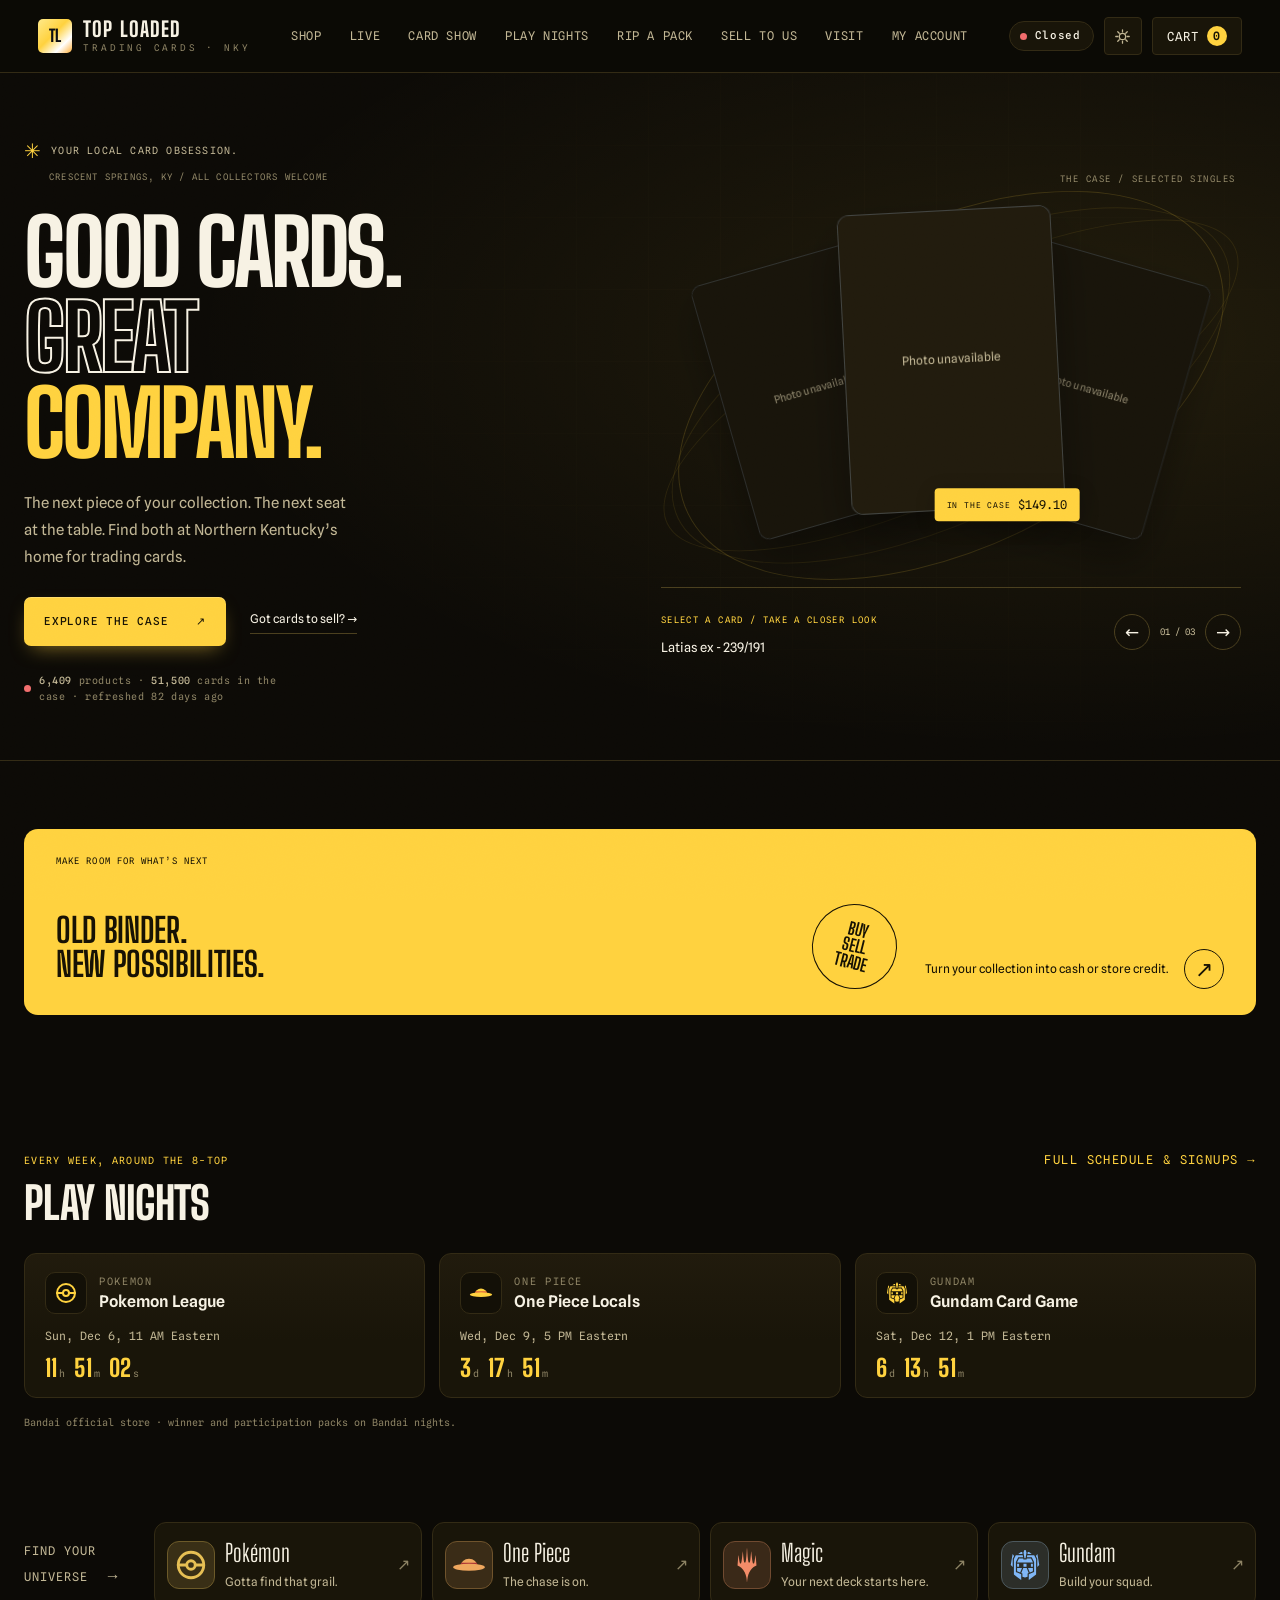
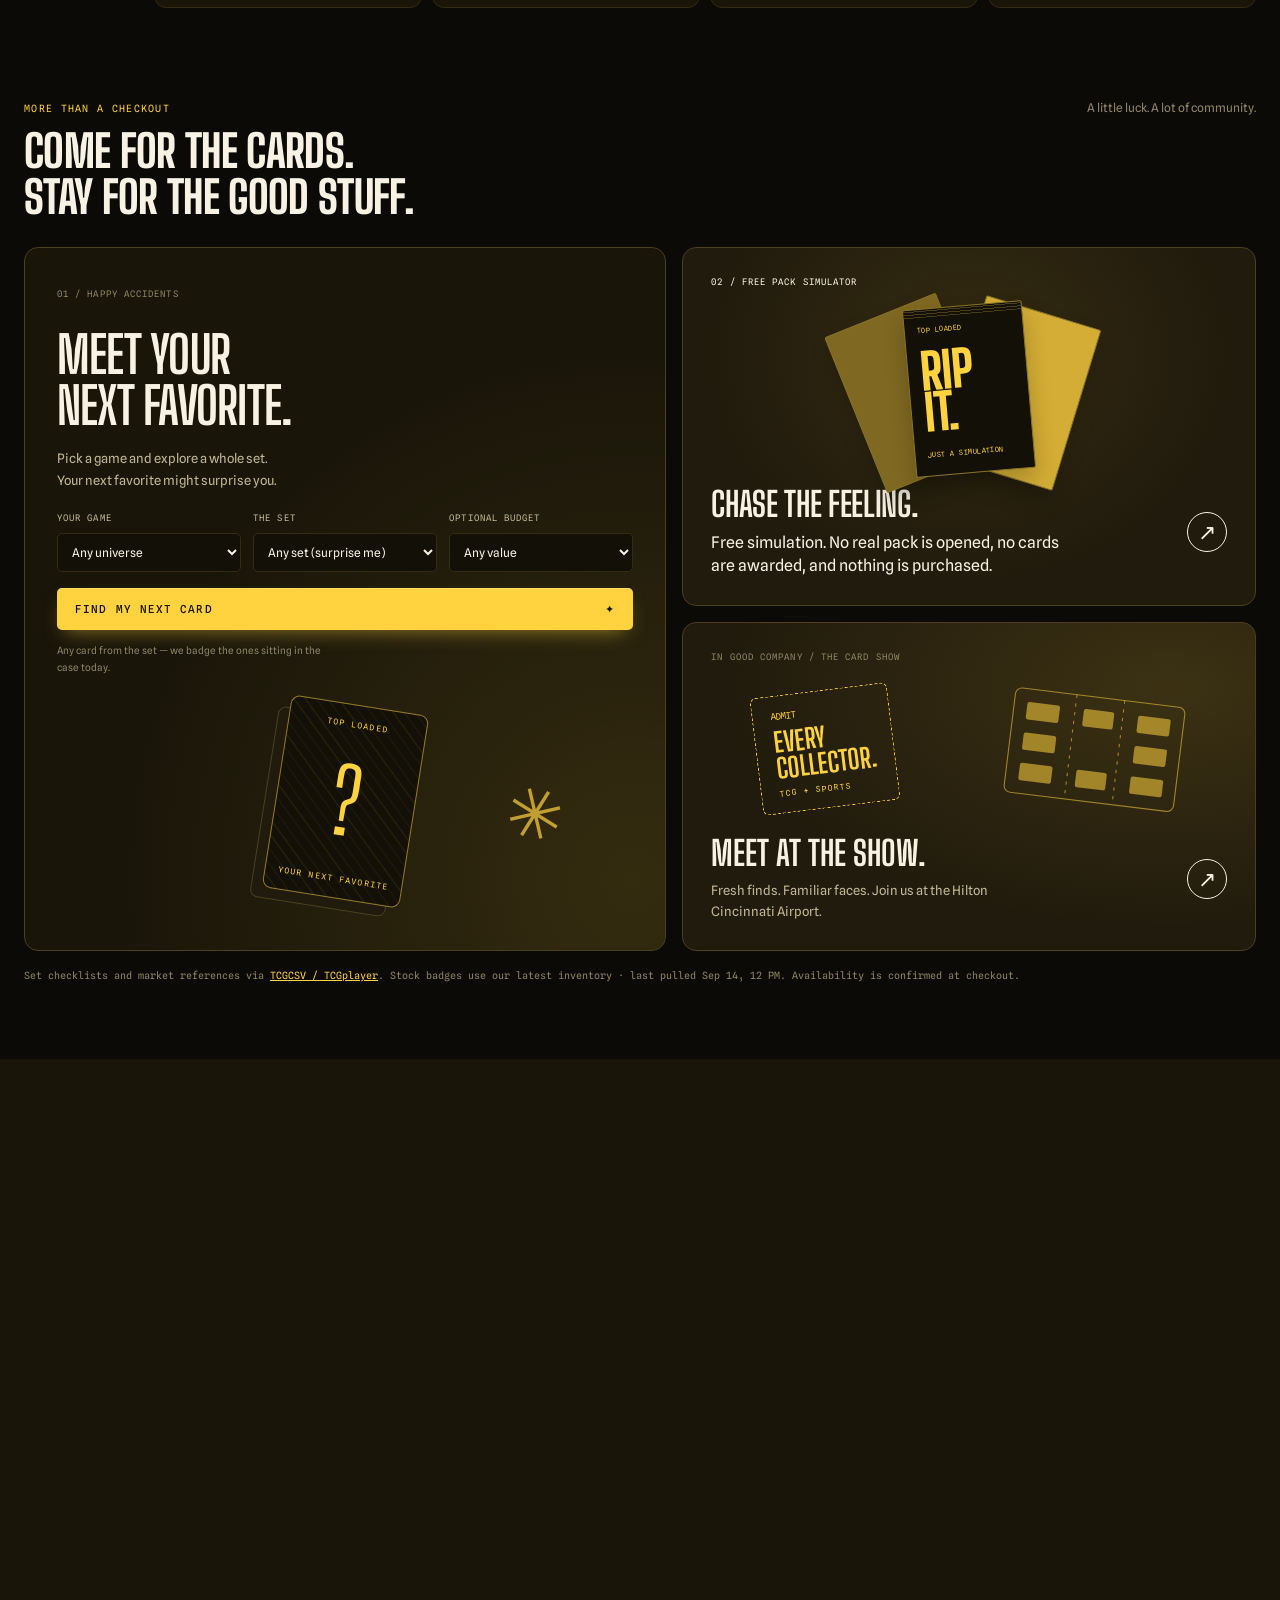
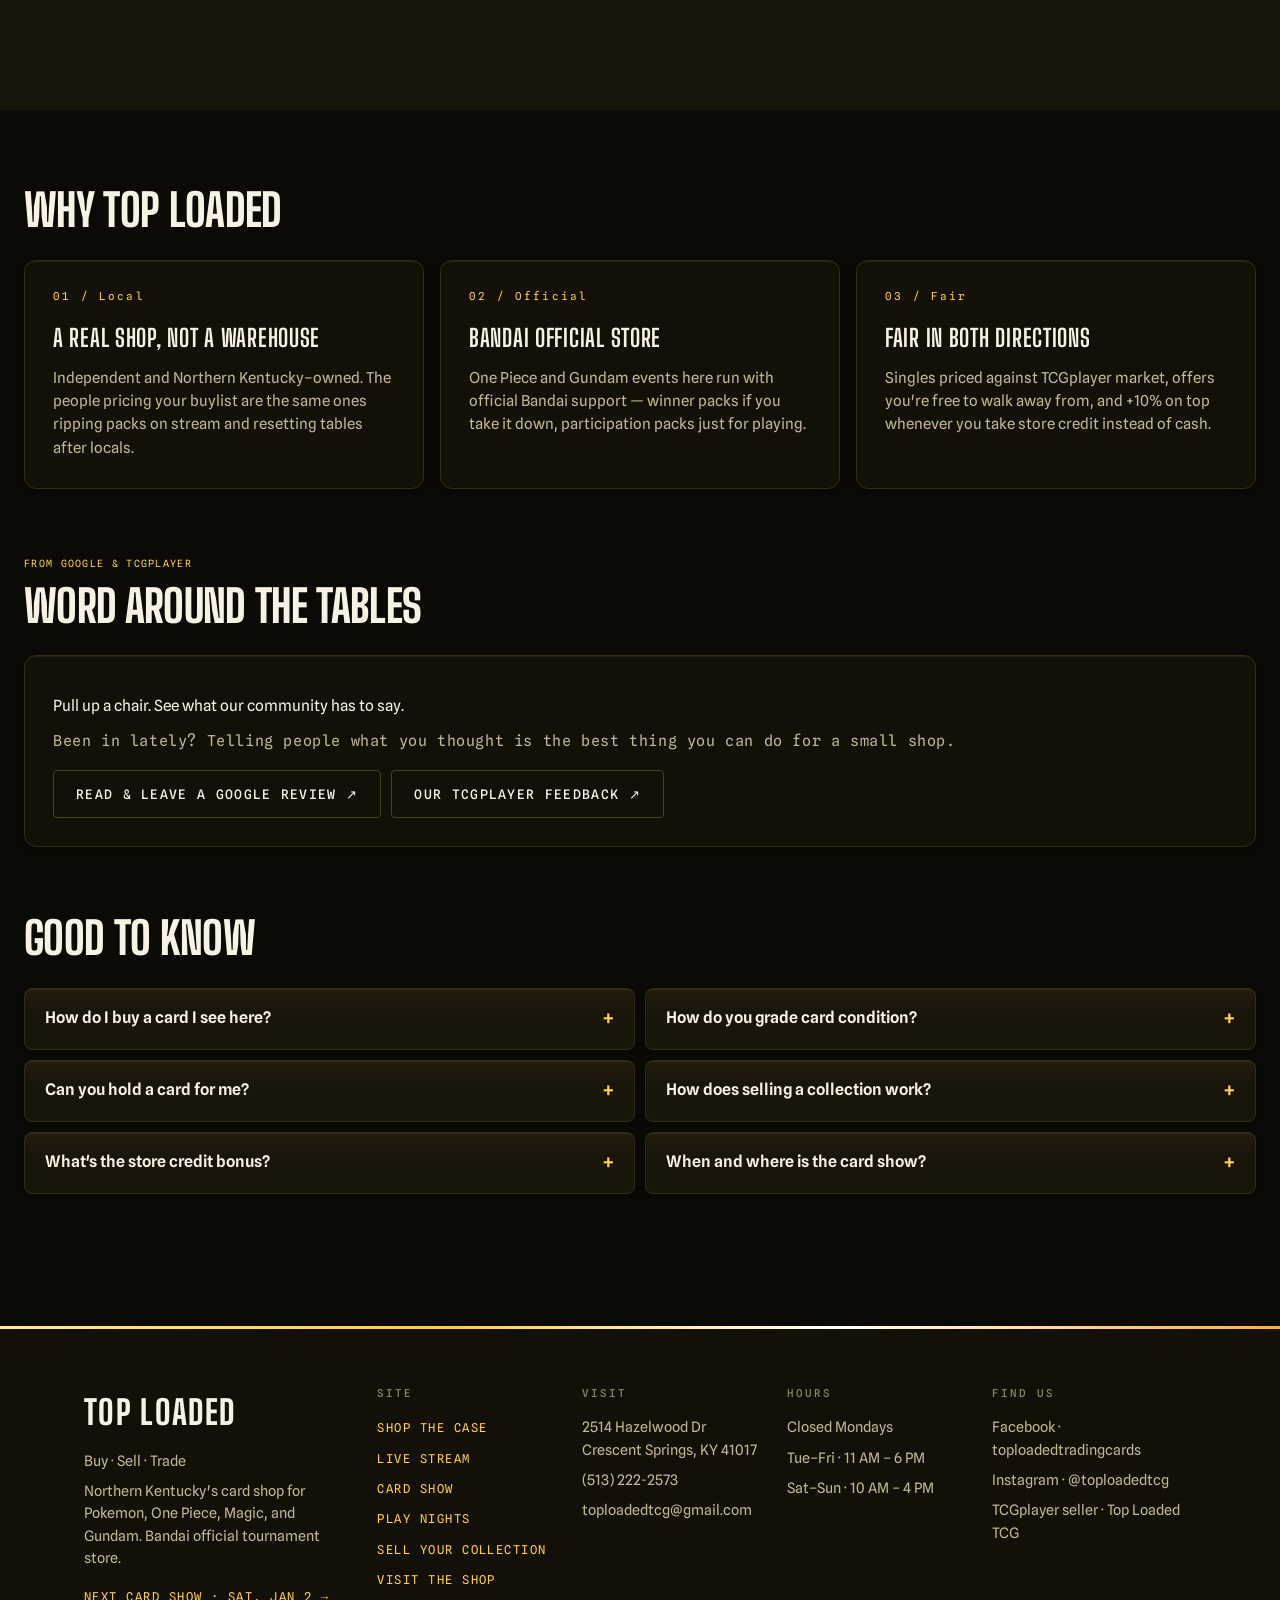
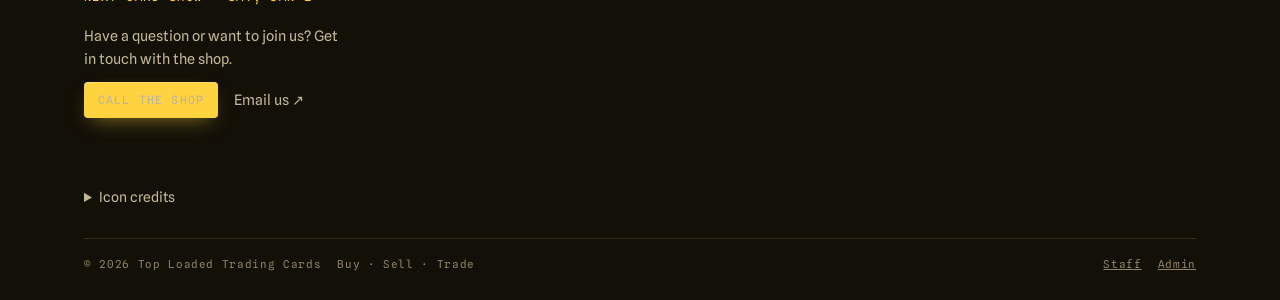
==== commit 61727ce2: "Draft paired ballroom rows and protected customer and vendor aisles" ====
--- a/index.html
+++ b/index.html
@@ -1542,6 +1542,7 @@
 .fp-door{fill:#63e69a;stroke:#166a3a;stroke-width:.35}.fp-door-label{fill:var(--ink);font-size:2.3px;font-weight:700}
 .fp-context{fill:var(--surface2);stroke:var(--ink2);stroke-width:.35;stroke-dasharray:2 1;opacity:.7}.fp-context-note{fill:var(--ink2);font-size:2.15px}
 .fp-passage{fill:color-mix(in srgb,var(--accent) 7%,var(--surface))}.fp-walk-label{fill:var(--ink);font-size:2px;font-weight:700}
+.fp-aisle-customer{fill:color-mix(in srgb,var(--ink) 5%,transparent)}.fp-aisle-vendor{fill:color-mix(in srgb,var(--accent) 12%,transparent);stroke:var(--accent);stroke-width:.25;stroke-dasharray:1 1}.fp-aisle-label{fill:var(--ink2);font-size:2.1px;font-weight:700;letter-spacing:.12px}
 .fp-obstacle{stroke-width:.5}.fp-pillar{fill:#131313;stroke:#92928c}.fp-chair,.fp-coffee{fill:#ecb04e;stroke:#774c10}.fp-atm{fill:#67c8fa;stroke:#15567c}.fp-atm-label{fill:#102b3b;font-size:1.8px;font-weight:800}
 .key-door{background:#63e69a;border:1px solid #166a3a}.key-walk{background:var(--ink)}.key-pillar{background:#131313;border:1px solid #92928c}.key-atm{background:#67c8fa;border:1px solid #15567c}.key-chair{background:#ecb04e;border:1px solid #774c10}
 #showFloorScroll{touch-action:none}
@@ -4172,7 +4173,7 @@
       <div class="admin-card" id="cardFloorplan">
         <h3>Card show floor plan</h3>
         <p class="card-note">Build the actual show layout: select a booth to edit, drag it to move, or use its arrow keys. TCG, Sports and Mixed percentages count vendor booths, not floor area. Keep aisles, exits and other required clearances open; this editor does not certify a safe or venue-approved layout.</p>
-        <div class="field"><label for="setFpRoom">Room reference</label><select id="setFpRoom"><option value="hilton-show">Hilton · full show · all three rooms</option><option value="hilton-ballroom">Hilton · ballroom only · 96 × 41 ft</option><option value="schematic">Custom schematic · no physical scale</option></select><p class="card-note" id="fpScaleNote"></p><p class="card-note">The full show includes 14 outer tables, three ballroom doors, four pillars, seating, the ATM and protected walking routes. TL2–TL4 and Trades form Top Loaded’s booth; Trades occupies the former TL1 position. Restore outer run replaces missing tables in the organizer’s annotated positions. Lobby and restaurant are context, not vendor space. Save publishes only when the backend is connected.</p></div>
+        <div class="field"><label for="setFpRoom">Room reference</label><select id="setFpRoom"><option value="hilton-show">Hilton · full show · all three rooms</option><option value="hilton-ballroom">Hilton · ballroom only · 96 × 41 ft</option><option value="schematic">Custom schematic · no physical scale</option></select><p class="card-note" id="fpScaleNote"></p><p class="card-note">The full show draft includes perimeter tables and four inner ballroom rows, with two vendor-only aisles and three customer aisles. The 14 outer tables, three ballroom doors, four pillars, seating and ATM remain on the same map. Table counts need organizer confirmation. TL2–TL4 and Trades form Top Loaded’s booth; Trades occupies the former TL1 position. Restore outer run replaces missing tables in the organizer’s annotated positions. Lobby and restaurant are context, not vendor space. Save publishes only when the backend is connected.</p></div>
         <div class="form-grid"><div class="field"><label for="setFpRows">Grid rows</label><input id="setFpRows" type="number" min="1" max="240" value="212"></div><div class="field"><label for="setFpCols">Grid columns</label><input id="setFpCols" type="number" min="1" max="320" value="272"></div></div>
         <div class="floor-tools"><div class="field"><label for="fpBrush">New booth category</label><select id="fpBrush"><option value="tcg">TCG</option><option value="sports">Sports</option><option value="mixed">Mixed</option><option value="food">Food</option><option value="entry">Entry</option></select></div><button class="btn btn-ghost" id="fpPlace" type="button" aria-pressed="false">Place on floor</button><button class="btn btn-ghost" id="fpRotate" type="button" disabled>Rotate selected</button><div class="floor-zoom" aria-label="Editor zoom"><button type="button" data-floor-zoom="out" aria-label="Zoom editor out">&minus;</button><button type="button" data-floor-zoom="fit">Fit floor</button><button type="button" data-floor-zoom="in" aria-label="Zoom editor in">+</button></div></div>
         <p id="fpSelection" class="card-note" role="status">Add a booth, or choose Place on floor and tap an empty square.</p>
@@ -4517,7 +4518,7 @@
   </div>
 </div>
 
-<script id="siteConfig">window.TL_DEFAULT_CONFIG={"title":"Top Loaded","tagline":"Trading Cards · NKY","phone":"(513) 222-2573","phoneRaw":"+15132222573","email":"toploadedtcg@gmail.com","address":{"line1":"2514 Hazelwood Dr","city":"Crescent Springs","state":"KY","zip":"41017"},"timezone":"America/New_York","hours":{"mon":null,"tue":["11:00","18:00"],"wed":["11:00","18:00"],"thu":["11:00","18:00"],"fri":["11:00","18:00"],"sat":["10:00","16:00"],"sun":["10:00","16:00"]},"hoursText":{"wk":"Tue–Fri · 11 AM – 6 PM","we":"Sat–Sun · 10 AM – 4 PM"},"banner":{"on":false,"text":""},"logo":null,"show":{"date":"2026-10-03","start":"10:00","end":"16:00","setup":"08:00","hours":"10 AM – 4 PM","venue":"Hilton Cincinnati Airport","address":"7373 Turfway Rd, Florence, KY 41042","tables":24,"booked":null,"cadence":"First Saturday or Sunday of every month","tablePrices":[{"n":1,"price":30},{"n":2,"price":60},{"n":3,"price":90}],"floorplan":{"room":"hilton-show","rows":212,"cols":272,"booths":[{"id":"t1","label":"T1","type":"unassigned","r":89,"c":7,"w":12,"h":5},{"id":"t2","label":"T2","type":"unassigned","r":89,"c":19,"w":12,"h":5},{"id":"t3","label":"T3","type":"unassigned","r":89,"c":31,"w":12,"h":5},{"id":"t4","label":"T4","type":"unassigned","r":89,"c":56,"w":12,"h":5},{"id":"t5","label":"T5","type":"unassigned","r":89,"c":68,"w":12,"h":5},{"id":"t6","label":"T6","type":"unassigned","r":89,"c":91,"w":12,"h":5},{"id":"t7","label":"T7","type":"unassigned","r":89,"c":103,"w":12,"h":5},{"id":"t8","label":"T8","type":"unassigned","r":89,"c":125,"w":12,"h":5},{"id":"t9","label":"T9","type":"unassigned","r":89,"c":137,"w":12,"h":5},{"id":"t10","label":"T10","type":"unassigned","r":89,"c":149,"w":12,"h":5},{"id":"t11","label":"T11","type":"unassigned","r":89,"c":161,"w":12,"h":5},{"id":"t12","label":"T12","type":"unassigned","r":89,"c":173,"w":12,"h":5},{"id":"t13","label":"T13","type":"unassigned","r":89,"c":185,"w":12,"h":5},{"id":"t14","label":"T14","type":"unassigned","r":99,"c":186,"w":5,"h":12},{"id":"t15","label":"T15","type":"unassigned","r":111,"c":186,"w":5,"h":12},{"id":"t16","label":"T16","type":"unassigned","r":123,"c":186,"w":5,"h":12},{"id":"t17","label":"T17","type":"unassigned","r":135,"c":186,"w":5,"h":12},{"id":"t18","label":"T18","type":"unassigned","r":154,"c":165,"w":12,"h":5},{"id":"t19","label":"T19","type":"unassigned","r":154,"c":153,"w":12,"h":5},{"id":"t20","label":"T20","type":"unassigned","r":154,"c":141,"w":12,"h":5},{"id":"t21","label":"T21","type":"unassigned","r":154,"c":129,"w":12,"h":5},{"id":"t22","label":"T22","type":"unassigned","r":154,"c":117,"w":12,"h":5},{"id":"t23","label":"T23","type":"unassigned","r":154,"c":105,"w":12,"h":5},{"id":"t24","label":"T24","type":"unassigned","r":154,"c":93,"w":12,"h":5},{"id":"t25","label":"T25","type":"unassigned","r":154,"c":81,"w":12,"h":5},{"id":"t26","label":"T26","type":"unassigned","r":154,"c":69,"w":12,"h":5},{"id":"t27","label":"T27","type":"unassigned","r":154,"c":57,"w":12,"h":5},{"id":"t28","label":"T28","type":"unassigned","r":154,"c":45,"w":12,"h":5},{"id":"t29","label":"T29","type":"unassigned","r":135,"c":11,"w":5,"h":12},{"id":"t30","label":"T30","type":"unassigned","r":123,"c":11,"w":5,"h":12},{"id":"t31","label":"T31","type":"unassigned","r":111,"c":11,"w":5,"h":12},{"id":"t32","label":"T32","type":"unassigned","r":99,"c":11,"w":5,"h":12},{"id":"t33","label":"T33","type":"unassigned","r":110,"c":32,"w":12,"h":5},{"id":"t34","label":"T34","type":"unassigned","r":110,"c":68,"w":12,"h":5},{"id":"t35","label":"T35","type":"unassigned","r":110,"c":80,"w":12,"h":5},{"id":"t36","label":"T36","type":"unassigned","r":110,"c":92,"w":12,"h":5},{"id":"t37","label":"T37","type":"unassigned","r":110,"c":104,"w":12,"h":5},{"id":"t38","label":"T38","type":"unassigned","r":110,"c":116,"w":12,"h":5},{"id":"t39","label":"T39","type":"unassigned","r":110,"c":140,"w":12,"h":5},{"id":"t40","label":"T40","type":"unassigned","r":110,"c":152,"w":12,"h":5},{"id":"t41","label":"T41","type":"unassigned","r":127,"c":44,"w":12,"h":5},{"id":"t42","label":"T42","type":"unassigned","r":127,"c":56,"w":12,"h":5},{"id":"t43","label":"T43","type":"unassigned","r":127,"c":68,"w":12,"h":5},{"id":"t44","label":"T44","type":"unassigned","r":127,"c":80,"w":12,"h":5},{"id":"t45","label":"T45","type":"unassigned","r":127,"c":92,"w":12,"h":5},{"id":"t46","label":"T46","type":"unassigned","r":127,"c":104,"w":12,"h":5},{"id":"t47","label":"T47","type":"unassigned","r":127,"c":116,"w":12,"h":5},{"id":"t48","label":"T48","type":"unassigned","r":127,"c":140,"w":12,"h":5},{"id":"t49","label":"T49","type":"unassigned","r":127,"c":152,"w":12,"h":5},{"id":"tl-trades","label":"Trades","type":"shop","r":16,"c":143,"w":5,"h":16},{"id":"tl-wall-2","label":"TL2","type":"shop","r":32,"c":144,"w":16,"h":5},{"id":"tl-wall-3","label":"TL3","type":"shop","r":32,"c":160,"w":16,"h":5},{"id":"tl-wall-4","label":"TL4","type":"shop","r":32,"c":176,"w":16,"h":5},{"id":"pf-1","label":"PF1","type":"unassigned","r":58,"c":39,"w":5,"h":12},{"id":"pf-2","label":"PF2","type":"unassigned","r":70,"c":39,"w":5,"h":12},{"id":"pf-3","label":"PF3","type":"unassigned","r":58,"c":58,"w":5,"h":12},{"id":"pf-4","label":"PF4","type":"unassigned","r":70,"c":58,"w":5,"h":12},{"id":"pf-5","label":"PF5","type":"unassigned","r":58,"c":63,"w":12,"h":5},{"id":"pf-6","label":"PF6","type":"unassigned","r":58,"c":75,"w":5,"h":12},{"id":"pf-7","label":"PF7","type":"unassigned","r":70,"c":75,"w":5,"h":12},{"id":"pf-8","label":"PF8","type":"unassigned","r":58,"c":95,"w":5,"h":12},{"id":"pf-9","label":"PF9","type":"unassigned","r":70,"c":95,"w":5,"h":12},{"id":"pf-10","label":"PF10","type":"unassigned","r":58,"c":107,"w":5,"h":12},{"id":"pf-11","label":"PF11","type":"unassigned","r":70,"c":107,"w":5,"h":12},{"id":"pf-12","label":"PF12","type":"unassigned","r":58,"c":131,"w":5,"h":12},{"id":"pf-13","label":"PF13","type":"unassigned","r":70,"c":131,"w":5,"h":12},{"id":"pf-14","label":"PF14","type":"unassigned","r":53,"c":131,"w":12,"h":5}]}},"events":[{"id":"op-wed","day":"Wed","dow":3,"name":"One Piece Locals","small":"Bandai official · winner & participation packs","time":"5:00 PM","start":"17:00","fee":"TBD","game":"op","signup":"tcgplus"},{"id":"op-sat","day":"Sat","dow":6,"name":"One Piece Locals","small":"Bandai official · winner & participation packs","time":"11:00 AM","start":"11:00","fee":"TBD","game":"op","signup":"tcgplus"},{"id":"gd-sat","day":"Sat","dow":6,"name":"Gundam Card Game","small":"Bandai official · winner & participation packs","time":"1:00 PM","start":"13:00","fee":"TBD","game":"gundam","signup":"tcgplus"},{"id":"pk-sun","day":"Sun","dow":0,"name":"Pokemon League","small":"All ages · league promo prizing","time":"11:00 AM","start":"11:00","fee":"TBD","game":"pk","signup":"form"}],"live":{"on":false,"title":"Streaming from the shop floor","platform":"facebook","embed":"","spotPrice":24.99,"spots":12,"packsPerSpot":3,"schedule":[]},"links":{"tcgplus":"https://www.bandai-tcg-plus.com/","facebook":"https://www.facebook.com/toploadedtradingcards","instagram":"https://www.instagram.com/toploadedtcg","tcgplayer":"https://www.tcgplayer.com/sellers/Top-Loaded-TCG/5c356cdf","whatnot":"","googleMaps":"https://www.google.com/maps/search/?api=1&query=Top+Loaded+Trading+Cards+2514+Hazelwood+Dr+Crescent+Springs+KY+41017","googleReviews":"https://share.google/ESpQQCzYsIL1Ffqo8","appleMaps":"https://maps.apple.com/place?place-id=I96E3F1088FE2244C"},"buy":{"rates":{"bulk":0.55,"standard":0.6,"hot":0.7,"graded":0.8},"creditBonus":0.1},"ticker":[["Charizard ex · 151","$85"],["Umbreon VMAX Alt","$450"],["Shanks OP-09 Leader","$42"],["The One Ring","$40"],["Prismatic ETBs","$70"],["Luffy OP-05 Alt","$88"],["Ragavan MH2","$41"],["Base Set holos","ask"],["Sealed booster boxes","top rates"]],"testimonials":[],"rip":{"prices":{"pk":4.49,"op":4.49,"mtg":5.49}},"reviews":{"tcgplayerAuto":true,"source":"google","googlePlaceId":"","minRating":5,"items":[]},"updatedAt":null};window.TL_FLOOR_VENUE={"rows":212,"cols":272,"ballroomOffset":{"r":82,"c":4},"rooms":[{"id":"ballroom","label":"TRIPLE CROWN BALLROOM","r":83,"c":5,"w":192,"h":82,"labelR":161,"labelC":70},{"id":"prefunction","label":"PRE-FUNCTION · OUTER TABLES","r":39,"c":5,"w":192,"h":44,"labelR":44,"labelC":12},{"id":"business","label":"BUSINESS CENTER · TOP LOADED","r":3,"c":121,"w":76,"h":36,"labelR":9,"labelC":124}],"clearways":[{"r":47,"c":6,"w":190,"h":6},{"r":50,"c":45,"w":10,"h":55},{"r":50,"c":81,"w":10,"h":55},{"r":50,"c":115,"w":10,"h":55},{"r":29,"c":127,"w":10,"h":18},{"r":84,"c":6,"w":190,"h":4},{"r":63,"c":149,"w":43,"h":15},{"r":15,"c":122,"w":10,"h":12}],"doors":[{"id":"far","label":"Door 1","r":82,"c":45,"w":10,"h":2},{"id":"middle","label":"Door 2","r":82,"c":81,"w":10,"h":2},{"id":"near","label":"Door 3","r":82,"c":115,"w":10,"h":2}],"note":"Show placements follow the organizer's annotated diagram. Room outlines, walking routes, lobby and restaurant positions are schematic, not surveyed or venue-approved clearance measurements.","context":[{"id":"lobby","label":"HOTEL LOBBY","r":83,"c":201,"w":64,"h":82,"labelR":115,"labelC":210},{"id":"turfway","label":"TURFWAY ROOM","r":176,"c":5,"w":76,"h":29,"labelR":187,"labelC":12},{"id":"restaurant","label":"RESTAURANT / LOUNGE","r":176,"c":97,"w":100,"h":29,"labelR":187,"labelC":105}],"obstacles":[{"id":"pillar-1","type":"pillar","r":56,"c":31,"w":6,"h":5,"label":"Pillar"},{"id":"pillar-2","type":"pillar","r":56,"c":100,"w":7,"h":5,"label":"Pillar"},{"id":"pillar-3","type":"pillar","r":55,"c":144,"w":7,"h":6,"label":"Pillar"},{"id":"pillar-4","type":"pillar","r":56,"c":184,"w":9,"h":6,"label":"Pillar"},{"id":"chair-1","type":"chair","r":64,"c":150,"w":4,"h":12,"label":"Lounge chairs"},{"id":"chair-2","type":"chair","r":65,"c":186,"w":4,"h":11,"label":"Lounge chairs"},{"id":"coffee","type":"coffee","r":67,"c":163,"w":12,"h":5,"label":"Coffee table"},{"id":"atm","type":"atm","r":17,"c":123,"w":6,"h":8,"label":"ATM"}],"outerRuns":[[{"r":58,"c":39,"w":5,"h":12},{"r":70,"c":39,"w":5,"h":12}],[{"r":58,"c":58,"w":5,"h":12},{"r":70,"c":58,"w":5,"h":12},{"r":58,"c":63,"w":12,"h":5}],[{"r":58,"c":75,"w":5,"h":12},{"r":70,"c":75,"w":5,"h":12}],[{"r":58,"c":95,"w":5,"h":12},{"r":70,"c":95,"w":5,"h":12}],[{"r":58,"c":107,"w":5,"h":12},{"r":70,"c":107,"w":5,"h":12}],[{"r":58,"c":131,"w":5,"h":12},{"r":70,"c":131,"w":5,"h":12},{"r":53,"c":131,"w":12,"h":5}]]};</script>
+<script id="siteConfig">window.TL_DEFAULT_CONFIG={"title":"Top Loaded","tagline":"Trading Cards · NKY","phone":"(513) 222-2573","phoneRaw":"+15132222573","email":"toploadedtcg@gmail.com","address":{"line1":"2514 Hazelwood Dr","city":"Crescent Springs","state":"KY","zip":"41017"},"timezone":"America/New_York","hours":{"mon":null,"tue":["11:00","18:00"],"wed":["11:00","18:00"],"thu":["11:00","18:00"],"fri":["11:00","18:00"],"sat":["10:00","16:00"],"sun":["10:00","16:00"]},"hoursText":{"wk":"Tue–Fri · 11 AM – 6 PM","we":"Sat–Sun · 10 AM – 4 PM"},"banner":{"on":false,"text":""},"logo":null,"show":{"date":"2026-10-03","start":"10:00","end":"16:00","setup":"08:00","hours":"10 AM – 4 PM","venue":"Hilton Cincinnati Airport","address":"7373 Turfway Rd, Florence, KY 41042","tables":24,"booked":null,"cadence":"First Saturday or Sunday of every month","tablePrices":[{"n":1,"price":30},{"n":2,"price":60},{"n":3,"price":90}],"floorplan":{"room":"hilton-show","rows":212,"cols":272,"booths":[{"id":"t1","label":"T1","type":"unassigned","r":84,"c":5,"w":12,"h":5},{"id":"t2","label":"T2","type":"unassigned","r":84,"c":17,"w":12,"h":5},{"id":"t3","label":"T3","type":"unassigned","r":84,"c":29,"w":12,"h":5},{"id":"t4","label":"T4","type":"unassigned","r":84,"c":55,"w":12,"h":5},{"id":"t5","label":"T5","type":"unassigned","r":84,"c":67,"w":12,"h":5},{"id":"t6","label":"T6","type":"unassigned","r":84,"c":91,"w":12,"h":5},{"id":"t7","label":"T7","type":"unassigned","r":84,"c":103,"w":12,"h":5},{"id":"t8","label":"T8","type":"unassigned","r":84,"c":125,"w":12,"h":5},{"id":"t9","label":"T9","type":"unassigned","r":84,"c":137,"w":12,"h":5},{"id":"t10","label":"T10","type":"unassigned","r":84,"c":149,"w":12,"h":5},{"id":"t11","label":"T11","type":"unassigned","r":84,"c":161,"w":12,"h":5},{"id":"t12","label":"T12","type":"unassigned","r":84,"c":173,"w":12,"h":5},{"id":"t13","label":"T13","type":"unassigned","r":84,"c":185,"w":12,"h":5},{"id":"t14","label":"T14","type":"unassigned","r":95,"c":191,"w":5,"h":12},{"id":"t15","label":"T15","type":"unassigned","r":107,"c":191,"w":5,"h":12},{"id":"t16","label":"T16","type":"unassigned","r":119,"c":191,"w":5,"h":12},{"id":"t17","label":"T17","type":"unassigned","r":131,"c":191,"w":5,"h":12},{"id":"t18","label":"T18","type":"unassigned","r":143,"c":191,"w":5,"h":12},{"id":"t19","label":"T19","type":"unassigned","r":159,"c":185,"w":12,"h":5},{"id":"t20","label":"T20","type":"unassigned","r":159,"c":173,"w":12,"h":5},{"id":"t21","label":"T21","type":"unassigned","r":159,"c":161,"w":12,"h":5},{"id":"t22","label":"T22","type":"unassigned","r":159,"c":149,"w":12,"h":5},{"id":"t23","label":"T23","type":"unassigned","r":159,"c":137,"w":12,"h":5},{"id":"t24","label":"T24","type":"unassigned","r":159,"c":125,"w":12,"h":5},{"id":"t25","label":"T25","type":"unassigned","r":159,"c":113,"w":12,"h":5},{"id":"t26","label":"T26","type":"unassigned","r":159,"c":101,"w":12,"h":5},{"id":"t27","label":"T27","type":"unassigned","r":159,"c":89,"w":12,"h":5},{"id":"t28","label":"T28","type":"unassigned","r":159,"c":77,"w":12,"h":5},{"id":"t29","label":"T29","type":"unassigned","r":159,"c":65,"w":12,"h":5},{"id":"t30","label":"T30","type":"unassigned","r":159,"c":53,"w":12,"h":5},{"id":"t31","label":"T31","type":"unassigned","r":159,"c":41,"w":12,"h":5},{"id":"t32","label":"T32","type":"unassigned","r":159,"c":29,"w":12,"h":5},{"id":"t33","label":"T33","type":"unassigned","r":159,"c":17,"w":12,"h":5},{"id":"t34","label":"T34","type":"unassigned","r":159,"c":5,"w":12,"h":5},{"id":"t35","label":"T35","type":"unassigned","r":143,"c":6,"w":5,"h":12},{"id":"t36","label":"T36","type":"unassigned","r":131,"c":6,"w":5,"h":12},{"id":"t37","label":"T37","type":"unassigned","r":119,"c":6,"w":5,"h":12},{"id":"t38","label":"T38","type":"unassigned","r":107,"c":6,"w":5,"h":12},{"id":"t39","label":"T39","type":"unassigned","r":95,"c":6,"w":5,"h":12},{"id":"t40","label":"T40","type":"unassigned","r":105,"c":23,"w":12,"h":5},{"id":"t41","label":"T41","type":"unassigned","r":105,"c":35,"w":12,"h":5},{"id":"t42","label":"T42","type":"unassigned","r":105,"c":47,"w":12,"h":5},{"id":"t43","label":"T43","type":"unassigned","r":105,"c":59,"w":12,"h":5},{"id":"t44","label":"T44","type":"unassigned","r":105,"c":71,"w":12,"h":5},{"id":"t45","label":"T45","type":"unassigned","r":105,"c":83,"w":12,"h":5},{"id":"t46","label":"T46","type":"unassigned","r":105,"c":95,"w":12,"h":5},{"id":"t47","label":"T47","type":"unassigned","r":105,"c":107,"w":12,"h":5},{"id":"t48","label":"T48","type":"unassigned","r":105,"c":119,"w":12,"h":5},{"id":"t49","label":"T49","type":"unassigned","r":105,"c":131,"w":12,"h":5},{"id":"t50","label":"T50","type":"unassigned","r":105,"c":143,"w":12,"h":5},{"id":"t51","label":"T51","type":"unassigned","r":105,"c":155,"w":12,"h":5},{"id":"t52","label":"T52","type":"unassigned","r":105,"c":167,"w":12,"h":5},{"id":"t53","label":"T53","type":"unassigned","r":116,"c":23,"w":12,"h":5},{"id":"t54","label":"T54","type":"unassigned","r":116,"c":35,"w":12,"h":5},{"id":"t55","label":"T55","type":"unassigned","r":116,"c":47,"w":12,"h":5},{"id":"t56","label":"T56","type":"unassigned","r":116,"c":59,"w":12,"h":5},{"id":"t57","label":"T57","type":"unassigned","r":116,"c":71,"w":12,"h":5},{"id":"t58","label":"T58","type":"unassigned","r":116,"c":83,"w":12,"h":5},{"id":"t59","label":"T59","type":"unassigned","r":116,"c":95,"w":12,"h":5},{"id":"t60","label":"T60","type":"unassigned","r":116,"c":107,"w":12,"h":5},{"id":"t61","label":"T61","type":"unassigned","r":116,"c":119,"w":12,"h":5},{"id":"t62","label":"T62","type":"unassigned","r":116,"c":131,"w":12,"h":5},{"id":"t63","label":"T63","type":"unassigned","r":116,"c":143,"w":12,"h":5},{"id":"t64","label":"T64","type":"unassigned","r":116,"c":155,"w":12,"h":5},{"id":"t65","label":"T65","type":"unassigned","r":116,"c":167,"w":12,"h":5},{"id":"t66","label":"T66","type":"unassigned","r":131,"c":23,"w":12,"h":5},{"id":"t67","label":"T67","type":"unassigned","r":131,"c":35,"w":12,"h":5},{"id":"t68","label":"T68","type":"unassigned","r":131,"c":47,"w":12,"h":5},{"id":"t69","label":"T69","type":"unassigned","r":131,"c":59,"w":12,"h":5},{"id":"t70","label":"T70","type":"unassigned","r":131,"c":71,"w":12,"h":5},{"id":"t71","label":"T71","type":"unassigned","r":131,"c":83,"w":12,"h":5},{"id":"t72","label":"T72","type":"unassigned","r":131,"c":95,"w":12,"h":5},{"id":"t73","label":"T73","type":"unassigned","r":131,"c":107,"w":12,"h":5},{"id":"t74","label":"T74","type":"unassigned","r":131,"c":119,"w":12,"h":5},{"id":"t75","label":"T75","type":"unassigned","r":131,"c":131,"w":12,"h":5},{"id":"t76","label":"T76","type":"unassigned","r":131,"c":143,"w":12,"h":5},{"id":"t77","label":"T77","type":"unassigned","r":131,"c":155,"w":12,"h":5},{"id":"t78","label":"T78","type":"unassigned","r":131,"c":167,"w":12,"h":5},{"id":"t79","label":"T79","type":"unassigned","r":142,"c":23,"w":12,"h":5},{"id":"t80","label":"T80","type":"unassigned","r":142,"c":35,"w":12,"h":5},{"id":"t81","label":"T81","type":"unassigned","r":142,"c":47,"w":12,"h":5},{"id":"t82","label":"T82","type":"unassigned","r":142,"c":59,"w":12,"h":5},{"id":"t83","label":"T83","type":"unassigned","r":142,"c":71,"w":12,"h":5},{"id":"t84","label":"T84","type":"unassigned","r":142,"c":83,"w":12,"h":5},{"id":"t85","label":"T85","type":"unassigned","r":142,"c":95,"w":12,"h":5},{"id":"t86","label":"T86","type":"unassigned","r":142,"c":107,"w":12,"h":5},{"id":"t87","label":"T87","type":"unassigned","r":142,"c":119,"w":12,"h":5},{"id":"t88","label":"T88","type":"unassigned","r":142,"c":131,"w":12,"h":5},{"id":"t89","label":"T89","type":"unassigned","r":142,"c":143,"w":12,"h":5},{"id":"t90","label":"T90","type":"unassigned","r":142,"c":155,"w":12,"h":5},{"id":"t91","label":"T91","type":"unassigned","r":142,"c":167,"w":12,"h":5},{"id":"tl-trades","label":"Trades","type":"shop","r":16,"c":143,"w":5,"h":16},{"id":"tl-wall-2","label":"TL2","type":"shop","r":32,"c":144,"w":16,"h":5},{"id":"tl-wall-3","label":"TL3","type":"shop","r":32,"c":160,"w":16,"h":5},{"id":"tl-wall-4","label":"TL4","type":"shop","r":32,"c":176,"w":16,"h":5},{"id":"pf-1","label":"PF1","type":"unassigned","r":58,"c":39,"w":5,"h":12},{"id":"pf-2","label":"PF2","type":"unassigned","r":70,"c":39,"w":5,"h":12},{"id":"pf-3","label":"PF3","type":"unassigned","r":58,"c":58,"w":5,"h":12},{"id":"pf-4","label":"PF4","type":"unassigned","r":70,"c":58,"w":5,"h":12},{"id":"pf-5","label":"PF5","type":"unassigned","r":58,"c":63,"w":12,"h":5},{"id":"pf-6","label":"PF6","type":"unassigned","r":58,"c":75,"w":5,"h":12},{"id":"pf-7","label":"PF7","type":"unassigned","r":70,"c":75,"w":5,"h":12},{"id":"pf-8","label":"PF8","type":"unassigned","r":58,"c":95,"w":5,"h":12},{"id":"pf-9","label":"PF9","type":"unassigned","r":70,"c":95,"w":5,"h":12},{"id":"pf-10","label":"PF10","type":"unassigned","r":58,"c":107,"w":5,"h":12},{"id":"pf-11","label":"PF11","type":"unassigned","r":70,"c":107,"w":5,"h":12},{"id":"pf-12","label":"PF12","type":"unassigned","r":58,"c":131,"w":5,"h":12},{"id":"pf-13","label":"PF13","type":"unassigned","r":70,"c":131,"w":5,"h":12},{"id":"pf-14","label":"PF14","type":"unassigned","r":53,"c":131,"w":12,"h":5}]}},"events":[{"id":"op-wed","day":"Wed","dow":3,"name":"One Piece Locals","small":"Bandai official · winner & participation packs","time":"5:00 PM","start":"17:00","fee":"TBD","game":"op","signup":"tcgplus"},{"id":"op-sat","day":"Sat","dow":6,"name":"One Piece Locals","small":"Bandai official · winner & participation packs","time":"11:00 AM","start":"11:00","fee":"TBD","game":"op","signup":"tcgplus"},{"id":"gd-sat","day":"Sat","dow":6,"name":"Gundam Card Game","small":"Bandai official · winner & participation packs","time":"1:00 PM","start":"13:00","fee":"TBD","game":"gundam","signup":"tcgplus"},{"id":"pk-sun","day":"Sun","dow":0,"name":"Pokemon League","small":"All ages · league promo prizing","time":"11:00 AM","start":"11:00","fee":"TBD","game":"pk","signup":"form"}],"live":{"on":false,"title":"Streaming from the shop floor","platform":"facebook","embed":"","spotPrice":24.99,"spots":12,"packsPerSpot":3,"schedule":[]},"links":{"tcgplus":"https://www.bandai-tcg-plus.com/","facebook":"https://www.facebook.com/toploadedtradingcards","instagram":"https://www.instagram.com/toploadedtcg","tcgplayer":"https://www.tcgplayer.com/sellers/Top-Loaded-TCG/5c356cdf","whatnot":"","googleMaps":"https://www.google.com/maps/search/?api=1&query=Top+Loaded+Trading+Cards+2514+Hazelwood+Dr+Crescent+Springs+KY+41017","googleReviews":"https://share.google/ESpQQCzYsIL1Ffqo8","appleMaps":"https://maps.apple.com/place?place-id=I96E3F1088FE2244C"},"buy":{"rates":{"bulk":0.55,"standard":0.6,"hot":0.7,"graded":0.8},"creditBonus":0.1},"ticker":[["Charizard ex · 151","$85"],["Umbreon VMAX Alt","$450"],["Shanks OP-09 Leader","$42"],["The One Ring","$40"],["Prismatic ETBs","$70"],["Luffy OP-05 Alt","$88"],["Ragavan MH2","$41"],["Base Set holos","ask"],["Sealed booster boxes","top rates"]],"testimonials":[],"rip":{"prices":{"pk":4.49,"op":4.49,"mtg":5.49}},"reviews":{"tcgplayerAuto":true,"source":"google","googlePlaceId":"","minRating":5,"items":[]},"updatedAt":null};window.TL_FLOOR_VENUE={"rows":212,"cols":272,"ballroomOffset":{"r":82,"c":4},"rooms":[{"id":"ballroom","label":"TRIPLE CROWN BALLROOM","r":83,"c":5,"w":192,"h":82,"labelR":169,"labelC":70},{"id":"prefunction","label":"PRE-FUNCTION · OUTER TABLES","r":39,"c":5,"w":192,"h":44,"labelR":44,"labelC":12},{"id":"business","label":"BUSINESS CENTER · TOP LOADED","r":3,"c":121,"w":76,"h":36,"labelR":9,"labelC":124}],"clearways":[{"r":47,"c":6,"w":190,"h":6},{"r":50,"c":45,"w":10,"h":55},{"r":50,"c":81,"w":10,"h":55},{"r":50,"c":115,"w":10,"h":55},{"r":29,"c":127,"w":10,"h":18},{"r":63,"c":149,"w":43,"h":15},{"r":15,"c":122,"w":10,"h":12},{"r":89,"c":6,"w":190,"h":6},{"r":95,"c":11,"w":12,"h":62},{"r":95,"c":179,"w":12,"h":62}],"doors":[{"id":"far","label":"Door 1","r":82,"c":45,"w":10,"h":2},{"id":"middle","label":"Door 2","r":82,"c":81,"w":10,"h":2},{"id":"near","label":"Door 3","r":82,"c":115,"w":10,"h":2}],"note":"Show placements follow the organizer's annotated diagram. Room outlines, walking routes, lobby and restaurant positions are schematic, not surveyed or venue-approved clearance measurements.","context":[{"id":"lobby","label":"HOTEL LOBBY","r":83,"c":201,"w":64,"h":82,"labelR":115,"labelC":210},{"id":"turfway","label":"TURFWAY ROOM","r":176,"c":5,"w":76,"h":29,"labelR":187,"labelC":12},{"id":"restaurant","label":"RESTAURANT / LOUNGE","r":176,"c":97,"w":100,"h":29,"labelR":187,"labelC":105}],"obstacles":[{"id":"pillar-1","type":"pillar","r":56,"c":31,"w":6,"h":5,"label":"Pillar"},{"id":"pillar-2","type":"pillar","r":56,"c":100,"w":7,"h":5,"label":"Pillar"},{"id":"pillar-3","type":"pillar","r":55,"c":144,"w":7,"h":6,"label":"Pillar"},{"id":"pillar-4","type":"pillar","r":56,"c":184,"w":9,"h":6,"label":"Pillar"},{"id":"chair-1","type":"chair","r":64,"c":150,"w":4,"h":12,"label":"Lounge chairs"},{"id":"chair-2","type":"chair","r":65,"c":186,"w":4,"h":11,"label":"Lounge chairs"},{"id":"coffee","type":"coffee","r":67,"c":163,"w":12,"h":5,"label":"Coffee table"},{"id":"atm","type":"atm","r":17,"c":123,"w":6,"h":8,"label":"ATM"}],"outerRuns":[[{"r":58,"c":39,"w":5,"h":12},{"r":70,"c":39,"w":5,"h":12}],[{"r":58,"c":58,"w":5,"h":12},{"r":70,"c":58,"w":5,"h":12},{"r":58,"c":63,"w":12,"h":5}],[{"r":58,"c":75,"w":5,"h":12},{"r":70,"c":75,"w":5,"h":12}],[{"r":58,"c":95,"w":5,"h":12},{"r":70,"c":95,"w":5,"h":12}],[{"r":58,"c":107,"w":5,"h":12},{"r":70,"c":107,"w":5,"h":12}],[{"r":58,"c":131,"w":5,"h":12},{"r":70,"c":131,"w":5,"h":12},{"r":53,"c":131,"w":12,"h":5}]],"aisles":[{"id":"customer-1","access":"customer","label":"CUSTOMER AISLE 1","r":95,"c":11,"w":180,"h":10},{"id":"vendor-1","access":"vendor","label":"VENDORS ONLY · 1","r":110,"c":23,"w":156,"h":6},{"id":"customer-2","access":"customer","label":"CUSTOMER AISLE 2","r":121,"c":11,"w":180,"h":10},{"id":"vendor-2","access":"vendor","label":"VENDORS ONLY · 2","r":136,"c":23,"w":156,"h":6},{"id":"customer-3","access":"customer","label":"CUSTOMER AISLE 3","r":147,"c":11,"w":180,"h":10}],"ballroomLayout":{"tableWidth":12,"tableDepth":5,"entranceDepth":12,"innerRows":[105,116,131,142],"innerStart":23,"innerTablesPerRow":13,"confirmation":"Draft table positions; final count and clearances require organizer confirmation."}};</script>
 <script id="cardArtData"></script>
 <script>
 (function(){
@@ -10135,13 +10136,14 @@
     var labels = {tcg:"TCG",sports:"Sports",mixed:"Mixed",unassigned:"Vendor to be announced",shop:"Top Loaded booth",food:"Food",entry:"Entry"};
     function venue(room){return room==='hilton-show'?window.TL_FLOOR_VENUE:null;}
     function inside(b,a){return b.r>=a.r&&b.c>=a.c&&b.r+b.h<=a.r+a.h&&b.c+b.w<=a.c+a.w;}
-    function accessible(b,size){var v=venue(size.room);return !v||(size.rows===v.rows&&size.cols===v.cols&&v.rooms.some(function(a){return inside(b,a);})&&!v.clearways.concat(v.obstacles||[]).some(function(a){return overlaps(b,a);}));}
+    function accessible(b,size){var v=venue(size.room);return !v||(size.rows===v.rows&&size.cols===v.cols&&v.rooms.some(function(a){return inside(b,a);})&&!v.clearways.concat(v.obstacles||[],v.aisles||[]).some(function(a){return overlaps(b,a);}));}
     function area(b,room){var v=venue(room),a=v&&v.rooms.find(function(a){return inside(b,a);});return a?{ballroom:'Ballroom',prefunction:'Pre-function',business:'Business center'}[a.id]:'';}
     function backdrop(room){
       var v=venue(room);if(!v)return '';
-      var out='<svg class="fp-venue" viewBox="0 0 '+v.cols+' '+v.rows+'" preserveAspectRatio="none" role="img" aria-label="Walkway behind the outer tables leads from the Convention Entrance to the three green ballroom doors. Pillars and seating are in the pre-function area; ATM and Top Loaded are in the business center. Hotel lobby and restaurant are context only. Turfway Room is not the show.">';
+      var out='<svg class="fp-venue" viewBox="0 0 '+v.cols+' '+v.rows+'" preserveAspectRatio="none" role="img" aria-label="Walkway behind the outer tables leads from the Convention Entrance to the three green ballroom doors. Pillars and seating are in the pre-function area; ATM and Top Loaded are in the business center. Inside the ballroom, four table rows form two blocks with two vendor-only aisles and three customer aisles. Hotel lobby and restaurant are context only. Turfway Room is not the show.">';
       (v.context||[]).forEach(function(a){out+='<rect class="fp-context" x="'+(a.c-1)+'" y="'+(a.r-1)+'" width="'+a.w+'" height="'+a.h+'"/><text class="fp-room-label" x="'+a.labelC+'" y="'+a.labelR+'">'+esc(a.label)+'</text>';});
       v.rooms.forEach(function(a){out+='<rect class="fp-room fp-room-'+a.id+'" x="'+(a.c-1)+'" y="'+(a.r-1)+'" width="'+a.w+'" height="'+a.h+'"/><text class="fp-room-label" x="'+a.labelC+'" y="'+a.labelR+'">'+esc(a.label)+'</text>';});
+      (v.aisles||[]).forEach(function(a){out+='<rect class="fp-aisle fp-aisle-'+(a.access==='vendor'?'vendor':'customer')+'" x="'+(a.c-1)+'" y="'+(a.r-1)+'" width="'+a.w+'" height="'+a.h+'"/><text class="fp-aisle-label" x="'+(a.c+a.w/2-1)+'" y="'+(a.r+a.h/2)+'" text-anchor="middle">'+esc(a.label)+'</text>';});
       out+='<text class="fp-map-title" x="7" y="10">TOP LOADED CARD SHOW</text><text class="fp-map-sub" x="7" y="17">Ballroom · Pre-function · Business center</text>';
       out+='<rect class="fp-passage" x="195" y="47" width="2" height="6"/><rect class="fp-passage" x="127" y="37" width="10" height="2"/>';
       out+='<path class="fp-route" d="M215 41V49H27 M132 49V29"/><path class="fp-route-arrow" d="m211 45 4 4 4-4 m-90-12 3-4 3 4"/>';
@@ -10168,7 +10170,7 @@
       var v=venue(room),added=[];if(!v)return added;
       v.outerRuns.some(function(run){
         var missing=run.filter(function(b){return !booths.some(function(a){return a.r===b.r&&a.c===b.c&&a.w===b.w&&a.h===b.h;});});
-        if(missing.length&&booths.length+missing.length<=100&&missing.every(function(b){return canPlace(booths,b,{rows:v.rows,cols:v.cols,room:room},-1);})){added=missing;return true;}return false;
+        if(missing.length&&booths.length+missing.length<=150&&missing.every(function(b){return canPlace(booths,b,{rows:v.rows,cols:v.cols,room:room},-1);})){added=missing;return true;}return false;
       });return added;
     }
     function roomMetrics(room,rows,cols){
@@ -10181,7 +10183,7 @@
       map.classList.toggle('is-hilton',m.hilton);
       map.classList.toggle('is-show-venue',room==='hilton-show');
       map.style.gridTemplateColumns='repeat('+size.cols+', var(--fp-cell))';map.style.gridTemplateRows='repeat('+size.rows+', var(--fp-row, var(--fp-cell)))';
-      return room==='hilton-show'?'Full show plan · Ballroom, pre-function and Top Loaded booth. Outlines and outer-room placements are schematic; marked walking routes stay clear.':m.hilton?'Triple Crown Ballroom · 96 × 41 ft. Each grid allocation is '+(96/size.cols).toFixed(1)+' × '+(41/size.rows).toFixed(1)+' ft. Booth placements are organizer-entered, not surveyed.':'Custom schematic · grid positions have no physical scale.';
+      return room==='hilton-show'?'Full show draft · Four inner table rows, two vendor-only aisles and three customer aisles. Final table count and clearances await organizer confirmation.':m.hilton?'Triple Crown Ballroom · 96 × 41 ft. Each grid allocation is '+(96/size.cols).toFixed(1)+' × '+(41/size.rows).toFixed(1)+' ft. Booth placements are organizer-entered, not surveyed.':'Custom schematic · grid positions have no physical scale.';
     }
     function viewport(root,map,scroll){
       var zoom=1,drag=null,fitMode=true;
@@ -10289,10 +10291,10 @@
       if(!booths.length){ note.textContent="The vendor layout is not published yet. Check back for the confirmed TCG and Sports booth locations and percentages."; map.innerHTML=legend.innerHTML=list.innerHTML=mix.innerHTML="";publicBooths=[];selected=-1;return; }
       var s=stats(booths);
       var pending=booths.filter(function(b){return b.type==='unassigned';}).length;
-      note.textContent=s.total?s.total+" assigned vendor booths on this plan · TCG/Sports percentages cover these assigned booths only, not the full show or floor area. Mixed vendors are separate."+(pending?' '+pending+' assignments to follow.':''):"Marketfloor table layout · vendor assignments for this show are to be announced. TCG/Sports percentages for this plan will appear as vendors are assigned. Positions are subject to organizer confirmation.";
+      note.textContent=s.total?s.total+" assigned vendor booths on this plan · TCG/Sports percentages cover these assigned booths only, not the full show or floor area. Mixed vendors are separate."+(pending?' '+pending+' assignments to follow.':''):"Draft table layout · final table count and vendor assignments await organizer confirmation. TCG/Sports percentages will appear as vendors are assigned.";
       mix.hidden=!s.total;
       layout(map,f.room,{rows:rows,cols:cols});
-      $('#floorScaleNote').textContent=f.room==='hilton-show'?'One map · all three show spaces. Table positions and walking routes are schematic and subject to organizer confirmation.':f.room==='hilton-ballroom'?'Ballroom-only table plan · Triple Crown Ballroom · 96 × 41 ft':'Organizer’s table-layout guide';
+      $('#floorScaleNote').textContent=f.room==='hilton-show'?'One map · all three show spaces. Four inner rows, two vendor-only aisles and three customer aisles. Schematic positions and final table count await organizer confirmation.':f.room==='hilton-ballroom'?'Ballroom-only table plan · Triple Crown Ballroom · 96 × 41 ft':'Organizer’s table-layout guide';
       map.innerHTML=backdrop(f.room)+booths.map(function(b,i){return '<button type="button" class="fp-cell t-'+b.type+'" data-floor-booth="'+i+'" aria-pressed="false" aria-label="'+esc(b.label+' · '+labels[b.type]+', row '+b.r+', column '+b.c)+'" title="'+esc(b.label+' · '+labels[b.type])+'" style="grid-row:'+b.r+' / span '+b.h+';grid-column:'+b.c+' / span '+b.w+'"><b>'+esc(b.label)+'</b><i>'+labels[b.type]+'</i></button>';}).join("");
       mix.innerHTML=Object.keys(s.pct).map(function(k){return '<span class="t-'+k+'" style="width:'+s.pct[k]+'%"></span>';}).join("");
       legend.innerHTML=Object.keys(labels).filter(function(k){return booths.some(function(b){return b.type===k;});}).map(function(k){return '<li><i class="t-'+k+'" aria-hidden="true"></i>'+labels[k]+(s.pct[k]!==undefined?' '+s.pct[k]+'% ('+s.counts[k]+')':'')+'</li>';}).join("")+(f.room==='hilton-show'?'<li><i class="key-door" aria-hidden="true"></i>Entrance</li><li><i class="key-walk" aria-hidden="true"></i>Walkway</li><li><i class="key-pillar" aria-hidden="true"></i>Pillar</li><li><i class="key-atm" aria-hidden="true"></i>ATM</li><li><i class="key-chair" aria-hidden="true"></i>Seating</li>':'');
@@ -11822,7 +11824,7 @@
     fpCreate(spot);
   });
   function fpCreate(spot){
-    if(fpWork.length>=100){toast('A floor plan supports up to 100 locations');return;}
+    if(fpWork.length>=150){toast('A floor plan supports up to 150 locations');return;}
     fpWork.push({uid:'bnew'+(++fpUid),id:'',label:'',type:val('fpBrush')||'tcg',r:spot.r,c:spot.c,w:1,h:1});
     fpSelected=fpWork.length-1;fpPlacing=false;renderFpEditor();
     var inp=$('#fpEditor .fp-label');if(inp)inp.focus();
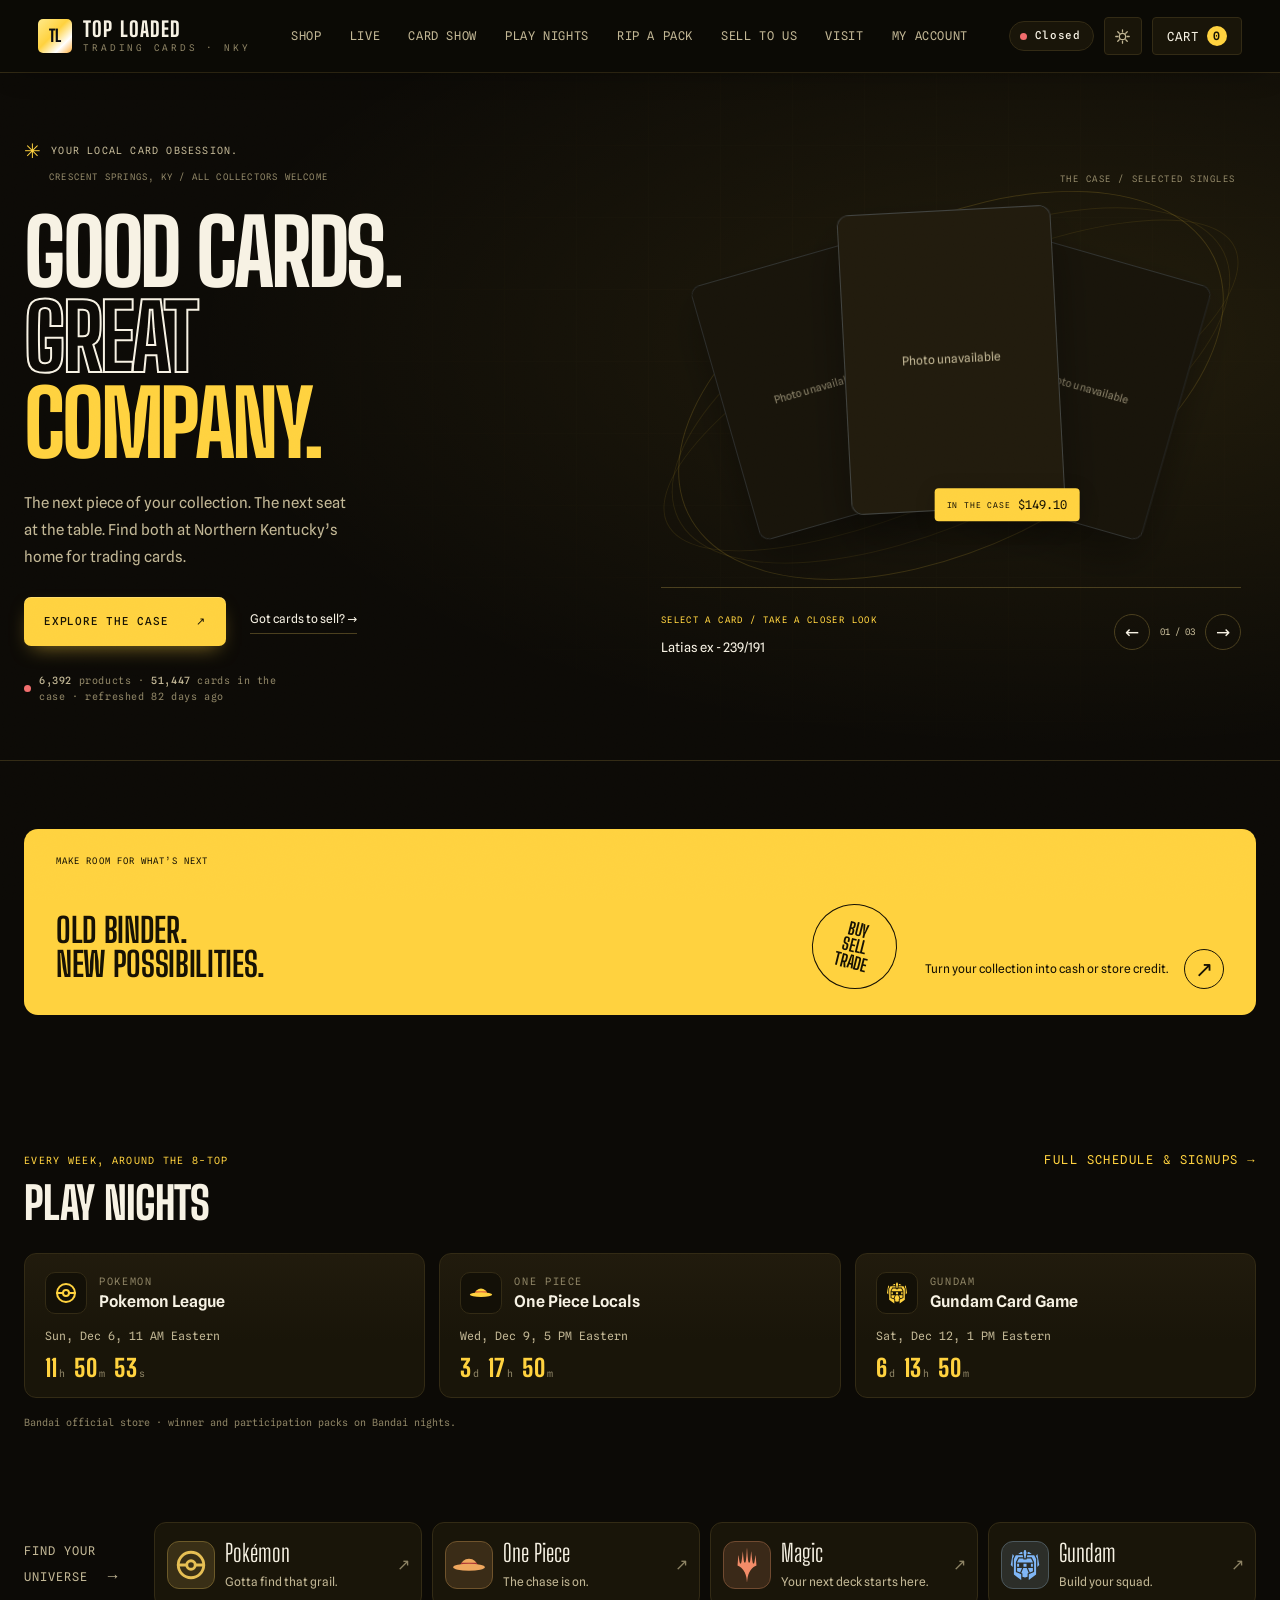
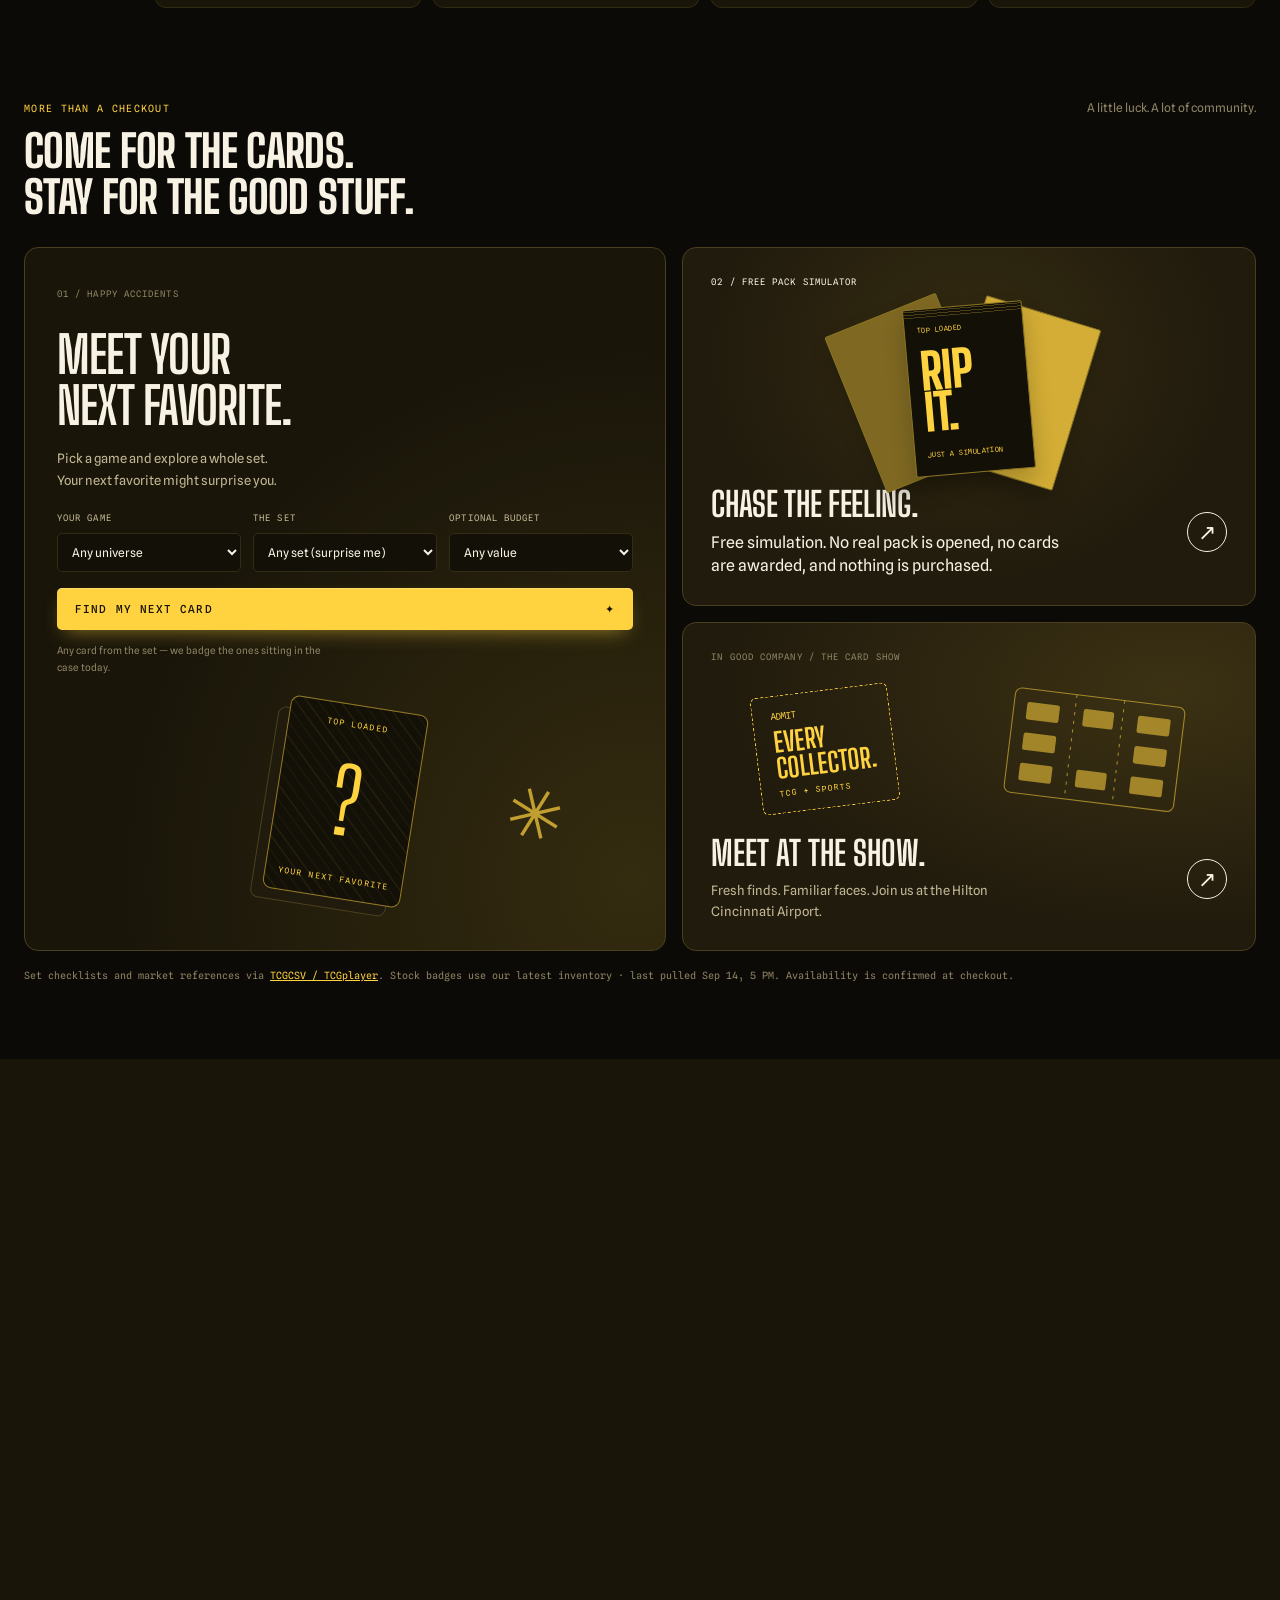
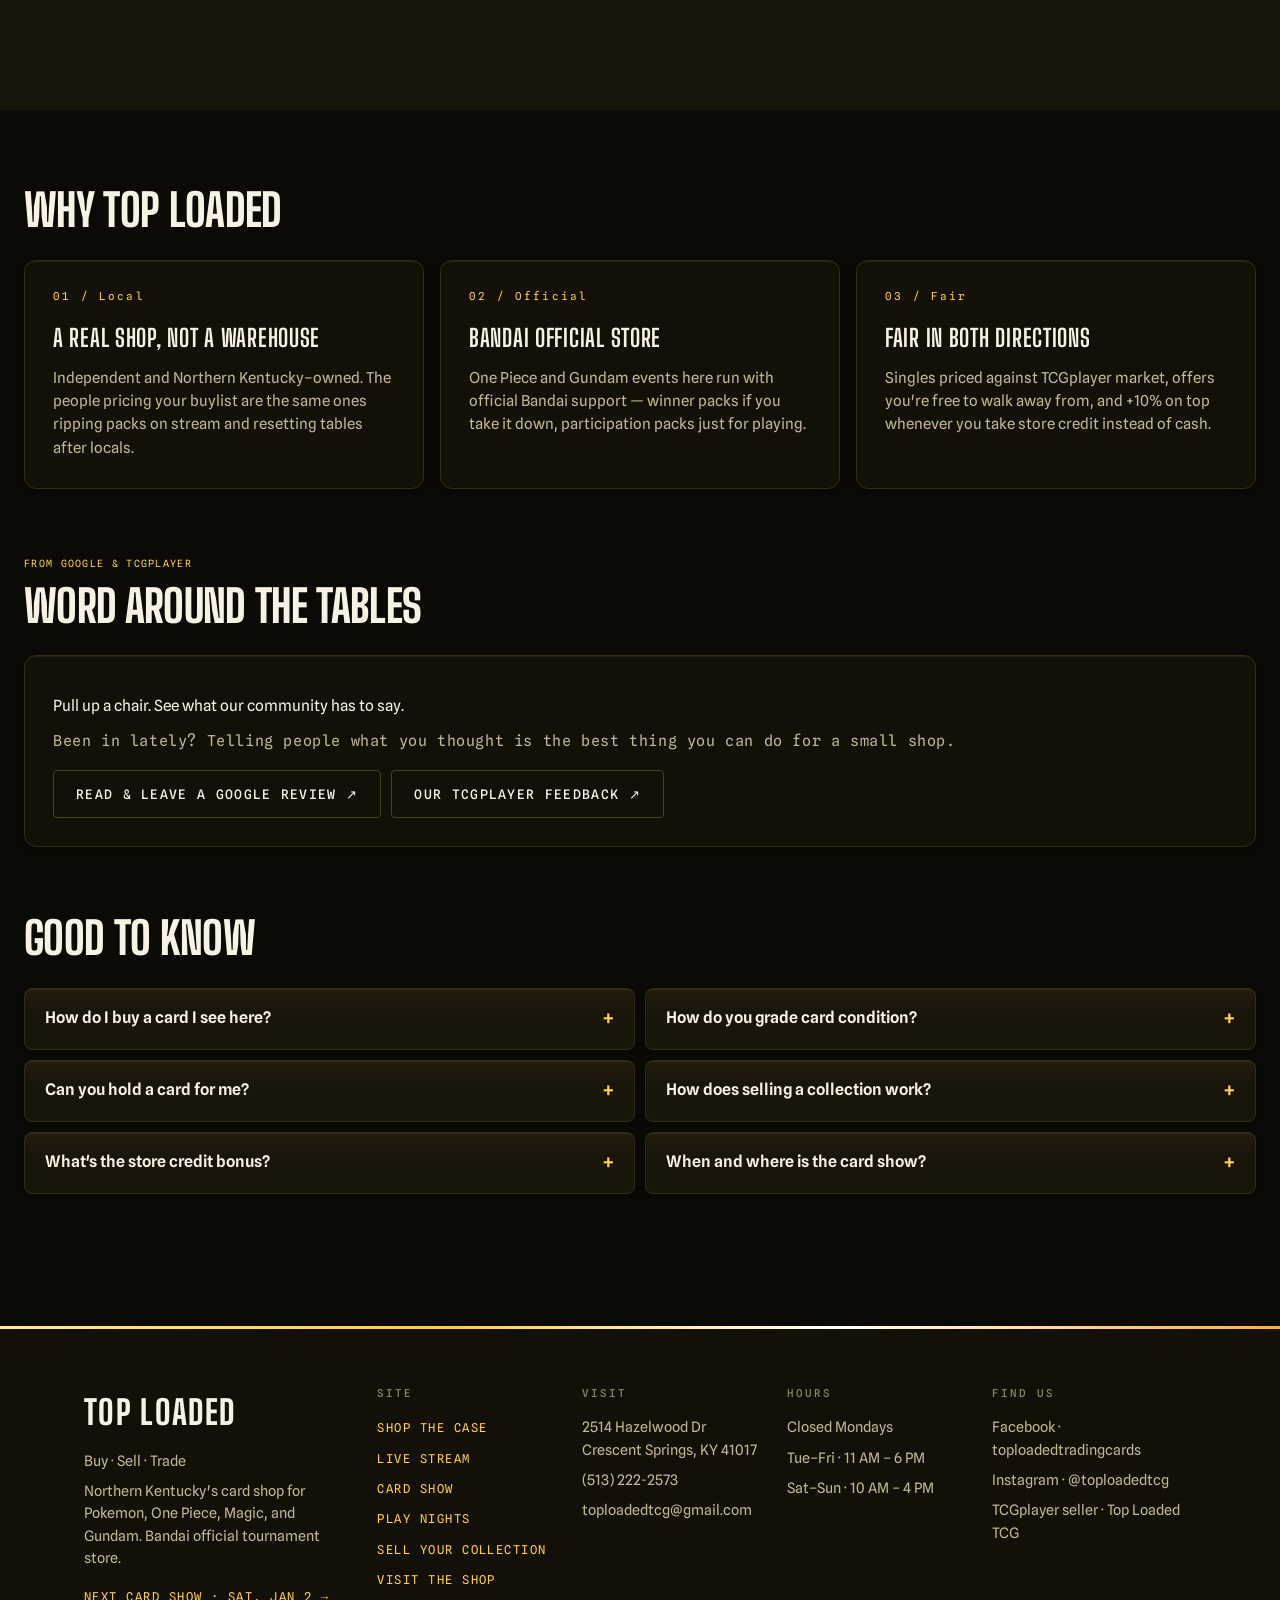
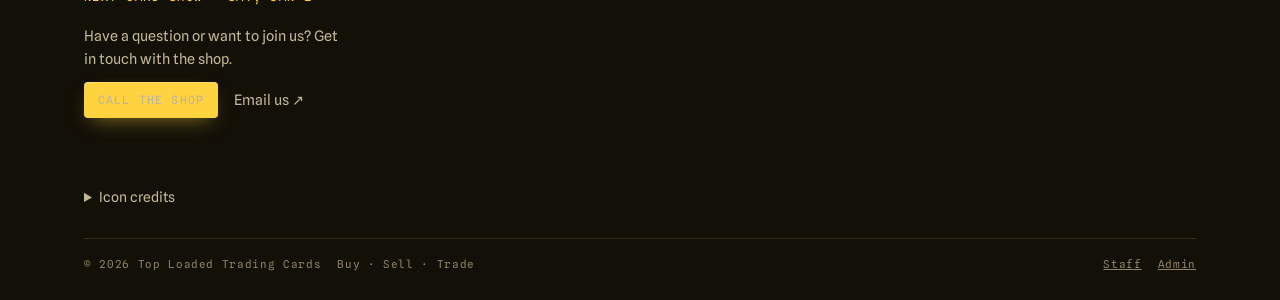
==== commit be2b9cf9: "Shift pre-function group two table lengths and align entrances" ====
--- a/index.html
+++ b/index.html
@@ -4518,7 +4518,7 @@
   </div>
 </div>
 
-<script id="siteConfig">window.TL_DEFAULT_CONFIG={"title":"Top Loaded","tagline":"Trading Cards · NKY","phone":"(513) 222-2573","phoneRaw":"+15132222573","email":"toploadedtcg@gmail.com","address":{"line1":"2514 Hazelwood Dr","city":"Crescent Springs","state":"KY","zip":"41017"},"timezone":"America/New_York","hours":{"mon":null,"tue":["11:00","18:00"],"wed":["11:00","18:00"],"thu":["11:00","18:00"],"fri":["11:00","18:00"],"sat":["10:00","16:00"],"sun":["10:00","16:00"]},"hoursText":{"wk":"Tue–Fri · 11 AM – 6 PM","we":"Sat–Sun · 10 AM – 4 PM"},"banner":{"on":false,"text":""},"logo":null,"show":{"date":"2026-10-03","start":"10:00","end":"16:00","setup":"08:00","hours":"10 AM – 4 PM","venue":"Hilton Cincinnati Airport","address":"7373 Turfway Rd, Florence, KY 41042","tables":24,"booked":null,"cadence":"First Saturday or Sunday of every month","tablePrices":[{"n":1,"price":30},{"n":2,"price":60},{"n":3,"price":90}],"floorplan":{"room":"hilton-show","rows":212,"cols":272,"booths":[{"id":"t1","label":"T1","type":"unassigned","r":84,"c":5,"w":12,"h":5},{"id":"t2","label":"T2","type":"unassigned","r":84,"c":17,"w":12,"h":5},{"id":"t3","label":"T3","type":"unassigned","r":84,"c":29,"w":12,"h":5},{"id":"t4","label":"T4","type":"unassigned","r":84,"c":55,"w":12,"h":5},{"id":"t5","label":"T5","type":"unassigned","r":84,"c":67,"w":12,"h":5},{"id":"t6","label":"T6","type":"unassigned","r":84,"c":91,"w":12,"h":5},{"id":"t7","label":"T7","type":"unassigned","r":84,"c":103,"w":12,"h":5},{"id":"t8","label":"T8","type":"unassigned","r":84,"c":125,"w":12,"h":5},{"id":"t9","label":"T9","type":"unassigned","r":84,"c":137,"w":12,"h":5},{"id":"t10","label":"T10","type":"unassigned","r":84,"c":149,"w":12,"h":5},{"id":"t11","label":"T11","type":"unassigned","r":84,"c":161,"w":12,"h":5},{"id":"t12","label":"T12","type":"unassigned","r":84,"c":173,"w":12,"h":5},{"id":"t13","label":"T13","type":"unassigned","r":84,"c":185,"w":12,"h":5},{"id":"t14","label":"T14","type":"unassigned","r":95,"c":191,"w":5,"h":12},{"id":"t15","label":"T15","type":"unassigned","r":107,"c":191,"w":5,"h":12},{"id":"t16","label":"T16","type":"unassigned","r":119,"c":191,"w":5,"h":12},{"id":"t17","label":"T17","type":"unassigned","r":131,"c":191,"w":5,"h":12},{"id":"t18","label":"T18","type":"unassigned","r":143,"c":191,"w":5,"h":12},{"id":"t19","label":"T19","type":"unassigned","r":159,"c":185,"w":12,"h":5},{"id":"t20","label":"T20","type":"unassigned","r":159,"c":173,"w":12,"h":5},{"id":"t21","label":"T21","type":"unassigned","r":159,"c":161,"w":12,"h":5},{"id":"t22","label":"T22","type":"unassigned","r":159,"c":149,"w":12,"h":5},{"id":"t23","label":"T23","type":"unassigned","r":159,"c":137,"w":12,"h":5},{"id":"t24","label":"T24","type":"unassigned","r":159,"c":125,"w":12,"h":5},{"id":"t25","label":"T25","type":"unassigned","r":159,"c":113,"w":12,"h":5},{"id":"t26","label":"T26","type":"unassigned","r":159,"c":101,"w":12,"h":5},{"id":"t27","label":"T27","type":"unassigned","r":159,"c":89,"w":12,"h":5},{"id":"t28","label":"T28","type":"unassigned","r":159,"c":77,"w":12,"h":5},{"id":"t29","label":"T29","type":"unassigned","r":159,"c":65,"w":12,"h":5},{"id":"t30","label":"T30","type":"unassigned","r":159,"c":53,"w":12,"h":5},{"id":"t31","label":"T31","type":"unassigned","r":159,"c":41,"w":12,"h":5},{"id":"t32","label":"T32","type":"unassigned","r":159,"c":29,"w":12,"h":5},{"id":"t33","label":"T33","type":"unassigned","r":159,"c":17,"w":12,"h":5},{"id":"t34","label":"T34","type":"unassigned","r":159,"c":5,"w":12,"h":5},{"id":"t35","label":"T35","type":"unassigned","r":143,"c":6,"w":5,"h":12},{"id":"t36","label":"T36","type":"unassigned","r":131,"c":6,"w":5,"h":12},{"id":"t37","label":"T37","type":"unassigned","r":119,"c":6,"w":5,"h":12},{"id":"t38","label":"T38","type":"unassigned","r":107,"c":6,"w":5,"h":12},{"id":"t39","label":"T39","type":"unassigned","r":95,"c":6,"w":5,"h":12},{"id":"t40","label":"T40","type":"unassigned","r":105,"c":23,"w":12,"h":5},{"id":"t41","label":"T41","type":"unassigned","r":105,"c":35,"w":12,"h":5},{"id":"t42","label":"T42","type":"unassigned","r":105,"c":47,"w":12,"h":5},{"id":"t43","label":"T43","type":"unassigned","r":105,"c":59,"w":12,"h":5},{"id":"t44","label":"T44","type":"unassigned","r":105,"c":71,"w":12,"h":5},{"id":"t45","label":"T45","type":"unassigned","r":105,"c":83,"w":12,"h":5},{"id":"t46","label":"T46","type":"unassigned","r":105,"c":95,"w":12,"h":5},{"id":"t47","label":"T47","type":"unassigned","r":105,"c":107,"w":12,"h":5},{"id":"t48","label":"T48","type":"unassigned","r":105,"c":119,"w":12,"h":5},{"id":"t49","label":"T49","type":"unassigned","r":105,"c":131,"w":12,"h":5},{"id":"t50","label":"T50","type":"unassigned","r":105,"c":143,"w":12,"h":5},{"id":"t51","label":"T51","type":"unassigned","r":105,"c":155,"w":12,"h":5},{"id":"t52","label":"T52","type":"unassigned","r":105,"c":167,"w":12,"h":5},{"id":"t53","label":"T53","type":"unassigned","r":116,"c":23,"w":12,"h":5},{"id":"t54","label":"T54","type":"unassigned","r":116,"c":35,"w":12,"h":5},{"id":"t55","label":"T55","type":"unassigned","r":116,"c":47,"w":12,"h":5},{"id":"t56","label":"T56","type":"unassigned","r":116,"c":59,"w":12,"h":5},{"id":"t57","label":"T57","type":"unassigned","r":116,"c":71,"w":12,"h":5},{"id":"t58","label":"T58","type":"unassigned","r":116,"c":83,"w":12,"h":5},{"id":"t59","label":"T59","type":"unassigned","r":116,"c":95,"w":12,"h":5},{"id":"t60","label":"T60","type":"unassigned","r":116,"c":107,"w":12,"h":5},{"id":"t61","label":"T61","type":"unassigned","r":116,"c":119,"w":12,"h":5},{"id":"t62","label":"T62","type":"unassigned","r":116,"c":131,"w":12,"h":5},{"id":"t63","label":"T63","type":"unassigned","r":116,"c":143,"w":12,"h":5},{"id":"t64","label":"T64","type":"unassigned","r":116,"c":155,"w":12,"h":5},{"id":"t65","label":"T65","type":"unassigned","r":116,"c":167,"w":12,"h":5},{"id":"t66","label":"T66","type":"unassigned","r":131,"c":23,"w":12,"h":5},{"id":"t67","label":"T67","type":"unassigned","r":131,"c":35,"w":12,"h":5},{"id":"t68","label":"T68","type":"unassigned","r":131,"c":47,"w":12,"h":5},{"id":"t69","label":"T69","type":"unassigned","r":131,"c":59,"w":12,"h":5},{"id":"t70","label":"T70","type":"unassigned","r":131,"c":71,"w":12,"h":5},{"id":"t71","label":"T71","type":"unassigned","r":131,"c":83,"w":12,"h":5},{"id":"t72","label":"T72","type":"unassigned","r":131,"c":95,"w":12,"h":5},{"id":"t73","label":"T73","type":"unassigned","r":131,"c":107,"w":12,"h":5},{"id":"t74","label":"T74","type":"unassigned","r":131,"c":119,"w":12,"h":5},{"id":"t75","label":"T75","type":"unassigned","r":131,"c":131,"w":12,"h":5},{"id":"t76","label":"T76","type":"unassigned","r":131,"c":143,"w":12,"h":5},{"id":"t77","label":"T77","type":"unassigned","r":131,"c":155,"w":12,"h":5},{"id":"t78","label":"T78","type":"unassigned","r":131,"c":167,"w":12,"h":5},{"id":"t79","label":"T79","type":"unassigned","r":142,"c":23,"w":12,"h":5},{"id":"t80","label":"T80","type":"unassigned","r":142,"c":35,"w":12,"h":5},{"id":"t81","label":"T81","type":"unassigned","r":142,"c":47,"w":12,"h":5},{"id":"t82","label":"T82","type":"unassigned","r":142,"c":59,"w":12,"h":5},{"id":"t83","label":"T83","type":"unassigned","r":142,"c":71,"w":12,"h":5},{"id":"t84","label":"T84","type":"unassigned","r":142,"c":83,"w":12,"h":5},{"id":"t85","label":"T85","type":"unassigned","r":142,"c":95,"w":12,"h":5},{"id":"t86","label":"T86","type":"unassigned","r":142,"c":107,"w":12,"h":5},{"id":"t87","label":"T87","type":"unassigned","r":142,"c":119,"w":12,"h":5},{"id":"t88","label":"T88","type":"unassigned","r":142,"c":131,"w":12,"h":5},{"id":"t89","label":"T89","type":"unassigned","r":142,"c":143,"w":12,"h":5},{"id":"t90","label":"T90","type":"unassigned","r":142,"c":155,"w":12,"h":5},{"id":"t91","label":"T91","type":"unassigned","r":142,"c":167,"w":12,"h":5},{"id":"tl-trades","label":"Trades","type":"shop","r":16,"c":143,"w":5,"h":16},{"id":"tl-wall-2","label":"TL2","type":"shop","r":32,"c":144,"w":16,"h":5},{"id":"tl-wall-3","label":"TL3","type":"shop","r":32,"c":160,"w":16,"h":5},{"id":"tl-wall-4","label":"TL4","type":"shop","r":32,"c":176,"w":16,"h":5},{"id":"pf-1","label":"PF1","type":"unassigned","r":58,"c":39,"w":5,"h":12},{"id":"pf-2","label":"PF2","type":"unassigned","r":70,"c":39,"w":5,"h":12},{"id":"pf-3","label":"PF3","type":"unassigned","r":58,"c":58,"w":5,"h":12},{"id":"pf-4","label":"PF4","type":"unassigned","r":70,"c":58,"w":5,"h":12},{"id":"pf-5","label":"PF5","type":"unassigned","r":58,"c":63,"w":12,"h":5},{"id":"pf-6","label":"PF6","type":"unassigned","r":58,"c":75,"w":5,"h":12},{"id":"pf-7","label":"PF7","type":"unassigned","r":70,"c":75,"w":5,"h":12},{"id":"pf-8","label":"PF8","type":"unassigned","r":58,"c":95,"w":5,"h":12},{"id":"pf-9","label":"PF9","type":"unassigned","r":70,"c":95,"w":5,"h":12},{"id":"pf-10","label":"PF10","type":"unassigned","r":58,"c":107,"w":5,"h":12},{"id":"pf-11","label":"PF11","type":"unassigned","r":70,"c":107,"w":5,"h":12},{"id":"pf-12","label":"PF12","type":"unassigned","r":58,"c":131,"w":5,"h":12},{"id":"pf-13","label":"PF13","type":"unassigned","r":70,"c":131,"w":5,"h":12},{"id":"pf-14","label":"PF14","type":"unassigned","r":53,"c":131,"w":12,"h":5}]}},"events":[{"id":"op-wed","day":"Wed","dow":3,"name":"One Piece Locals","small":"Bandai official · winner & participation packs","time":"5:00 PM","start":"17:00","fee":"TBD","game":"op","signup":"tcgplus"},{"id":"op-sat","day":"Sat","dow":6,"name":"One Piece Locals","small":"Bandai official · winner & participation packs","time":"11:00 AM","start":"11:00","fee":"TBD","game":"op","signup":"tcgplus"},{"id":"gd-sat","day":"Sat","dow":6,"name":"Gundam Card Game","small":"Bandai official · winner & participation packs","time":"1:00 PM","start":"13:00","fee":"TBD","game":"gundam","signup":"tcgplus"},{"id":"pk-sun","day":"Sun","dow":0,"name":"Pokemon League","small":"All ages · league promo prizing","time":"11:00 AM","start":"11:00","fee":"TBD","game":"pk","signup":"form"}],"live":{"on":false,"title":"Streaming from the shop floor","platform":"facebook","embed":"","spotPrice":24.99,"spots":12,"packsPerSpot":3,"schedule":[]},"links":{"tcgplus":"https://www.bandai-tcg-plus.com/","facebook":"https://www.facebook.com/toploadedtradingcards","instagram":"https://www.instagram.com/toploadedtcg","tcgplayer":"https://www.tcgplayer.com/sellers/Top-Loaded-TCG/5c356cdf","whatnot":"","googleMaps":"https://www.google.com/maps/search/?api=1&query=Top+Loaded+Trading+Cards+2514+Hazelwood+Dr+Crescent+Springs+KY+41017","googleReviews":"https://share.google/ESpQQCzYsIL1Ffqo8","appleMaps":"https://maps.apple.com/place?place-id=I96E3F1088FE2244C"},"buy":{"rates":{"bulk":0.55,"standard":0.6,"hot":0.7,"graded":0.8},"creditBonus":0.1},"ticker":[["Charizard ex · 151","$85"],["Umbreon VMAX Alt","$450"],["Shanks OP-09 Leader","$42"],["The One Ring","$40"],["Prismatic ETBs","$70"],["Luffy OP-05 Alt","$88"],["Ragavan MH2","$41"],["Base Set holos","ask"],["Sealed booster boxes","top rates"]],"testimonials":[],"rip":{"prices":{"pk":4.49,"op":4.49,"mtg":5.49}},"reviews":{"tcgplayerAuto":true,"source":"google","googlePlaceId":"","minRating":5,"items":[]},"updatedAt":null};window.TL_FLOOR_VENUE={"rows":212,"cols":272,"ballroomOffset":{"r":82,"c":4},"rooms":[{"id":"ballroom","label":"TRIPLE CROWN BALLROOM","r":83,"c":5,"w":192,"h":82,"labelR":169,"labelC":70},{"id":"prefunction","label":"PRE-FUNCTION · OUTER TABLES","r":39,"c":5,"w":192,"h":44,"labelR":44,"labelC":12},{"id":"business","label":"BUSINESS CENTER · TOP LOADED","r":3,"c":121,"w":76,"h":36,"labelR":9,"labelC":124}],"clearways":[{"r":47,"c":6,"w":190,"h":6},{"r":50,"c":45,"w":10,"h":55},{"r":50,"c":81,"w":10,"h":55},{"r":50,"c":115,"w":10,"h":55},{"r":29,"c":127,"w":10,"h":18},{"r":63,"c":149,"w":43,"h":15},{"r":15,"c":122,"w":10,"h":12},{"r":89,"c":6,"w":190,"h":6},{"r":95,"c":11,"w":12,"h":62},{"r":95,"c":179,"w":12,"h":62}],"doors":[{"id":"far","label":"Door 1","r":82,"c":45,"w":10,"h":2},{"id":"middle","label":"Door 2","r":82,"c":81,"w":10,"h":2},{"id":"near","label":"Door 3","r":82,"c":115,"w":10,"h":2}],"note":"Show placements follow the organizer's annotated diagram. Room outlines, walking routes, lobby and restaurant positions are schematic, not surveyed or venue-approved clearance measurements.","context":[{"id":"lobby","label":"HOTEL LOBBY","r":83,"c":201,"w":64,"h":82,"labelR":115,"labelC":210},{"id":"turfway","label":"TURFWAY ROOM","r":176,"c":5,"w":76,"h":29,"labelR":187,"labelC":12},{"id":"restaurant","label":"RESTAURANT / LOUNGE","r":176,"c":97,"w":100,"h":29,"labelR":187,"labelC":105}],"obstacles":[{"id":"pillar-1","type":"pillar","r":56,"c":31,"w":6,"h":5,"label":"Pillar"},{"id":"pillar-2","type":"pillar","r":56,"c":100,"w":7,"h":5,"label":"Pillar"},{"id":"pillar-3","type":"pillar","r":55,"c":144,"w":7,"h":6,"label":"Pillar"},{"id":"pillar-4","type":"pillar","r":56,"c":184,"w":9,"h":6,"label":"Pillar"},{"id":"chair-1","type":"chair","r":64,"c":150,"w":4,"h":12,"label":"Lounge chairs"},{"id":"chair-2","type":"chair","r":65,"c":186,"w":4,"h":11,"label":"Lounge chairs"},{"id":"coffee","type":"coffee","r":67,"c":163,"w":12,"h":5,"label":"Coffee table"},{"id":"atm","type":"atm","r":17,"c":123,"w":6,"h":8,"label":"ATM"}],"outerRuns":[[{"r":58,"c":39,"w":5,"h":12},{"r":70,"c":39,"w":5,"h":12}],[{"r":58,"c":58,"w":5,"h":12},{"r":70,"c":58,"w":5,"h":12},{"r":58,"c":63,"w":12,"h":5}],[{"r":58,"c":75,"w":5,"h":12},{"r":70,"c":75,"w":5,"h":12}],[{"r":58,"c":95,"w":5,"h":12},{"r":70,"c":95,"w":5,"h":12}],[{"r":58,"c":107,"w":5,"h":12},{"r":70,"c":107,"w":5,"h":12}],[{"r":58,"c":131,"w":5,"h":12},{"r":70,"c":131,"w":5,"h":12},{"r":53,"c":131,"w":12,"h":5}]],"aisles":[{"id":"customer-1","access":"customer","label":"CUSTOMER AISLE 1","r":95,"c":11,"w":180,"h":10},{"id":"vendor-1","access":"vendor","label":"VENDORS ONLY · 1","r":110,"c":23,"w":156,"h":6},{"id":"customer-2","access":"customer","label":"CUSTOMER AISLE 2","r":121,"c":11,"w":180,"h":10},{"id":"vendor-2","access":"vendor","label":"VENDORS ONLY · 2","r":136,"c":23,"w":156,"h":6},{"id":"customer-3","access":"customer","label":"CUSTOMER AISLE 3","r":147,"c":11,"w":180,"h":10}],"ballroomLayout":{"tableWidth":12,"tableDepth":5,"entranceDepth":12,"innerRows":[105,116,131,142],"innerStart":23,"innerTablesPerRow":13,"confirmation":"Draft table positions; final count and clearances require organizer confirmation."}};</script>
+<script id="siteConfig">window.TL_DEFAULT_CONFIG={"title":"Top Loaded","tagline":"Trading Cards · NKY","phone":"(513) 222-2573","phoneRaw":"+15132222573","email":"toploadedtcg@gmail.com","address":{"line1":"2514 Hazelwood Dr","city":"Crescent Springs","state":"KY","zip":"41017"},"timezone":"America/New_York","hours":{"mon":null,"tue":["11:00","18:00"],"wed":["11:00","18:00"],"thu":["11:00","18:00"],"fri":["11:00","18:00"],"sat":["10:00","16:00"],"sun":["10:00","16:00"]},"hoursText":{"wk":"Tue–Fri · 11 AM – 6 PM","we":"Sat–Sun · 10 AM – 4 PM"},"banner":{"on":false,"text":""},"logo":null,"show":{"date":"2026-10-03","start":"10:00","end":"16:00","setup":"08:00","hours":"10 AM – 4 PM","venue":"Hilton Cincinnati Airport","address":"7373 Turfway Rd, Florence, KY 41042","tables":24,"booked":null,"cadence":"First Saturday or Sunday of every month","tablePrices":[{"n":1,"price":30},{"n":2,"price":60},{"n":3,"price":90}],"floorplan":{"room":"hilton-show","rows":212,"cols":272,"booths":[{"id":"t1","label":"T1","type":"unassigned","r":84,"c":5,"w":12,"h":5},{"id":"t2","label":"T2","type":"unassigned","r":84,"c":31,"w":12,"h":5},{"id":"t3","label":"T3","type":"unassigned","r":84,"c":43,"w":12,"h":5},{"id":"t4","label":"T4","type":"unassigned","r":84,"c":67,"w":12,"h":5},{"id":"t5","label":"T5","type":"unassigned","r":84,"c":79,"w":12,"h":5},{"id":"t6","label":"T6","type":"unassigned","r":84,"c":101,"w":12,"h":5},{"id":"t7","label":"T7","type":"unassigned","r":84,"c":113,"w":12,"h":5},{"id":"t8","label":"T8","type":"unassigned","r":84,"c":125,"w":12,"h":5},{"id":"t9","label":"T9","type":"unassigned","r":84,"c":137,"w":12,"h":5},{"id":"t10","label":"T10","type":"unassigned","r":84,"c":149,"w":12,"h":5},{"id":"t11","label":"T11","type":"unassigned","r":84,"c":161,"w":12,"h":5},{"id":"t12","label":"T12","type":"unassigned","r":84,"c":173,"w":12,"h":5},{"id":"t13","label":"T13","type":"unassigned","r":84,"c":185,"w":12,"h":5},{"id":"t14","label":"T14","type":"unassigned","r":95,"c":191,"w":5,"h":12},{"id":"t15","label":"T15","type":"unassigned","r":107,"c":191,"w":5,"h":12},{"id":"t16","label":"T16","type":"unassigned","r":119,"c":191,"w":5,"h":12},{"id":"t17","label":"T17","type":"unassigned","r":131,"c":191,"w":5,"h":12},{"id":"t18","label":"T18","type":"unassigned","r":143,"c":191,"w":5,"h":12},{"id":"t19","label":"T19","type":"unassigned","r":159,"c":185,"w":12,"h":5},{"id":"t20","label":"T20","type":"unassigned","r":159,"c":173,"w":12,"h":5},{"id":"t21","label":"T21","type":"unassigned","r":159,"c":161,"w":12,"h":5},{"id":"t22","label":"T22","type":"unassigned","r":159,"c":149,"w":12,"h":5},{"id":"t23","label":"T23","type":"unassigned","r":159,"c":137,"w":12,"h":5},{"id":"t24","label":"T24","type":"unassigned","r":159,"c":125,"w":12,"h":5},{"id":"t25","label":"T25","type":"unassigned","r":159,"c":113,"w":12,"h":5},{"id":"t26","label":"T26","type":"unassigned","r":159,"c":101,"w":12,"h":5},{"id":"t27","label":"T27","type":"unassigned","r":159,"c":89,"w":12,"h":5},{"id":"t28","label":"T28","type":"unassigned","r":159,"c":77,"w":12,"h":5},{"id":"t29","label":"T29","type":"unassigned","r":159,"c":65,"w":12,"h":5},{"id":"t30","label":"T30","type":"unassigned","r":159,"c":53,"w":12,"h":5},{"id":"t31","label":"T31","type":"unassigned","r":159,"c":41,"w":12,"h":5},{"id":"t32","label":"T32","type":"unassigned","r":159,"c":29,"w":12,"h":5},{"id":"t33","label":"T33","type":"unassigned","r":159,"c":17,"w":12,"h":5},{"id":"t34","label":"T34","type":"unassigned","r":159,"c":5,"w":12,"h":5},{"id":"t35","label":"T35","type":"unassigned","r":143,"c":6,"w":5,"h":12},{"id":"t36","label":"T36","type":"unassigned","r":131,"c":6,"w":5,"h":12},{"id":"t37","label":"T37","type":"unassigned","r":119,"c":6,"w":5,"h":12},{"id":"t38","label":"T38","type":"unassigned","r":107,"c":6,"w":5,"h":12},{"id":"t39","label":"T39","type":"unassigned","r":95,"c":6,"w":5,"h":12},{"id":"t40","label":"T40","type":"unassigned","r":105,"c":23,"w":12,"h":5},{"id":"t41","label":"T41","type":"unassigned","r":105,"c":35,"w":12,"h":5},{"id":"t42","label":"T42","type":"unassigned","r":105,"c":47,"w":12,"h":5},{"id":"t43","label":"T43","type":"unassigned","r":105,"c":59,"w":12,"h":5},{"id":"t44","label":"T44","type":"unassigned","r":105,"c":71,"w":12,"h":5},{"id":"t45","label":"T45","type":"unassigned","r":105,"c":83,"w":12,"h":5},{"id":"t46","label":"T46","type":"unassigned","r":105,"c":95,"w":12,"h":5},{"id":"t47","label":"T47","type":"unassigned","r":105,"c":107,"w":12,"h":5},{"id":"t48","label":"T48","type":"unassigned","r":105,"c":119,"w":12,"h":5},{"id":"t49","label":"T49","type":"unassigned","r":105,"c":131,"w":12,"h":5},{"id":"t50","label":"T50","type":"unassigned","r":105,"c":143,"w":12,"h":5},{"id":"t51","label":"T51","type":"unassigned","r":105,"c":155,"w":12,"h":5},{"id":"t52","label":"T52","type":"unassigned","r":105,"c":167,"w":12,"h":5},{"id":"t53","label":"T53","type":"unassigned","r":116,"c":23,"w":12,"h":5},{"id":"t54","label":"T54","type":"unassigned","r":116,"c":35,"w":12,"h":5},{"id":"t55","label":"T55","type":"unassigned","r":116,"c":47,"w":12,"h":5},{"id":"t56","label":"T56","type":"unassigned","r":116,"c":59,"w":12,"h":5},{"id":"t57","label":"T57","type":"unassigned","r":116,"c":71,"w":12,"h":5},{"id":"t58","label":"T58","type":"unassigned","r":116,"c":83,"w":12,"h":5},{"id":"t59","label":"T59","type":"unassigned","r":116,"c":95,"w":12,"h":5},{"id":"t60","label":"T60","type":"unassigned","r":116,"c":107,"w":12,"h":5},{"id":"t61","label":"T61","type":"unassigned","r":116,"c":119,"w":12,"h":5},{"id":"t62","label":"T62","type":"unassigned","r":116,"c":131,"w":12,"h":5},{"id":"t63","label":"T63","type":"unassigned","r":116,"c":143,"w":12,"h":5},{"id":"t64","label":"T64","type":"unassigned","r":116,"c":155,"w":12,"h":5},{"id":"t65","label":"T65","type":"unassigned","r":116,"c":167,"w":12,"h":5},{"id":"t66","label":"T66","type":"unassigned","r":131,"c":23,"w":12,"h":5},{"id":"t67","label":"T67","type":"unassigned","r":131,"c":35,"w":12,"h":5},{"id":"t68","label":"T68","type":"unassigned","r":131,"c":47,"w":12,"h":5},{"id":"t69","label":"T69","type":"unassigned","r":131,"c":59,"w":12,"h":5},{"id":"t70","label":"T70","type":"unassigned","r":131,"c":71,"w":12,"h":5},{"id":"t71","label":"T71","type":"unassigned","r":131,"c":83,"w":12,"h":5},{"id":"t72","label":"T72","type":"unassigned","r":131,"c":95,"w":12,"h":5},{"id":"t73","label":"T73","type":"unassigned","r":131,"c":107,"w":12,"h":5},{"id":"t74","label":"T74","type":"unassigned","r":131,"c":119,"w":12,"h":5},{"id":"t75","label":"T75","type":"unassigned","r":131,"c":131,"w":12,"h":5},{"id":"t76","label":"T76","type":"unassigned","r":131,"c":143,"w":12,"h":5},{"id":"t77","label":"T77","type":"unassigned","r":131,"c":155,"w":12,"h":5},{"id":"t78","label":"T78","type":"unassigned","r":131,"c":167,"w":12,"h":5},{"id":"t79","label":"T79","type":"unassigned","r":142,"c":23,"w":12,"h":5},{"id":"t80","label":"T80","type":"unassigned","r":142,"c":35,"w":12,"h":5},{"id":"t81","label":"T81","type":"unassigned","r":142,"c":47,"w":12,"h":5},{"id":"t82","label":"T82","type":"unassigned","r":142,"c":59,"w":12,"h":5},{"id":"t83","label":"T83","type":"unassigned","r":142,"c":71,"w":12,"h":5},{"id":"t84","label":"T84","type":"unassigned","r":142,"c":83,"w":12,"h":5},{"id":"t85","label":"T85","type":"unassigned","r":142,"c":95,"w":12,"h":5},{"id":"t86","label":"T86","type":"unassigned","r":142,"c":107,"w":12,"h":5},{"id":"t87","label":"T87","type":"unassigned","r":142,"c":119,"w":12,"h":5},{"id":"t88","label":"T88","type":"unassigned","r":142,"c":131,"w":12,"h":5},{"id":"t89","label":"T89","type":"unassigned","r":142,"c":143,"w":12,"h":5},{"id":"t90","label":"T90","type":"unassigned","r":142,"c":155,"w":12,"h":5},{"id":"t91","label":"T91","type":"unassigned","r":142,"c":167,"w":12,"h":5},{"id":"tl-trades","label":"Trades","type":"shop","r":16,"c":143,"w":5,"h":16},{"id":"tl-wall-2","label":"TL2","type":"shop","r":32,"c":144,"w":16,"h":5},{"id":"tl-wall-3","label":"TL3","type":"shop","r":32,"c":160,"w":16,"h":5},{"id":"tl-wall-4","label":"TL4","type":"shop","r":32,"c":176,"w":16,"h":5},{"id":"pf-1","label":"PF1","type":"unassigned","r":58,"c":15,"w":5,"h":12},{"id":"pf-2","label":"PF2","type":"unassigned","r":70,"c":15,"w":5,"h":12},{"id":"pf-3","label":"PF3","type":"unassigned","r":58,"c":34,"w":5,"h":12},{"id":"pf-4","label":"PF4","type":"unassigned","r":70,"c":34,"w":5,"h":12},{"id":"pf-5","label":"PF5","type":"unassigned","r":58,"c":39,"w":12,"h":5},{"id":"pf-6","label":"PF6","type":"unassigned","r":58,"c":51,"w":5,"h":12},{"id":"pf-7","label":"PF7","type":"unassigned","r":70,"c":51,"w":5,"h":12},{"id":"pf-8","label":"PF8","type":"unassigned","r":58,"c":71,"w":5,"h":12},{"id":"pf-9","label":"PF9","type":"unassigned","r":70,"c":71,"w":5,"h":12},{"id":"pf-10","label":"PF10","type":"unassigned","r":58,"c":83,"w":5,"h":12},{"id":"pf-11","label":"PF11","type":"unassigned","r":70,"c":83,"w":5,"h":12},{"id":"pf-12","label":"PF12","type":"unassigned","r":58,"c":107,"w":5,"h":12},{"id":"pf-13","label":"PF13","type":"unassigned","r":70,"c":107,"w":5,"h":12},{"id":"pf-14","label":"PF14","type":"unassigned","r":53,"c":107,"w":12,"h":5}]}},"events":[{"id":"op-wed","day":"Wed","dow":3,"name":"One Piece Locals","small":"Bandai official · winner & participation packs","time":"5:00 PM","start":"17:00","fee":"TBD","game":"op","signup":"tcgplus"},{"id":"op-sat","day":"Sat","dow":6,"name":"One Piece Locals","small":"Bandai official · winner & participation packs","time":"11:00 AM","start":"11:00","fee":"TBD","game":"op","signup":"tcgplus"},{"id":"gd-sat","day":"Sat","dow":6,"name":"Gundam Card Game","small":"Bandai official · winner & participation packs","time":"1:00 PM","start":"13:00","fee":"TBD","game":"gundam","signup":"tcgplus"},{"id":"pk-sun","day":"Sun","dow":0,"name":"Pokemon League","small":"All ages · league promo prizing","time":"11:00 AM","start":"11:00","fee":"TBD","game":"pk","signup":"form"}],"live":{"on":false,"title":"Streaming from the shop floor","platform":"facebook","embed":"","spotPrice":24.99,"spots":12,"packsPerSpot":3,"schedule":[]},"links":{"tcgplus":"https://www.bandai-tcg-plus.com/","facebook":"https://www.facebook.com/toploadedtradingcards","instagram":"https://www.instagram.com/toploadedtcg","tcgplayer":"https://www.tcgplayer.com/sellers/Top-Loaded-TCG/5c356cdf","whatnot":"","googleMaps":"https://www.google.com/maps/search/?api=1&query=Top+Loaded+Trading+Cards+2514+Hazelwood+Dr+Crescent+Springs+KY+41017","googleReviews":"https://share.google/ESpQQCzYsIL1Ffqo8","appleMaps":"https://maps.apple.com/place?place-id=I96E3F1088FE2244C"},"buy":{"rates":{"bulk":0.55,"standard":0.6,"hot":0.7,"graded":0.8},"creditBonus":0.1},"ticker":[["Charizard ex · 151","$85"],["Umbreon VMAX Alt","$450"],["Shanks OP-09 Leader","$42"],["The One Ring","$40"],["Prismatic ETBs","$70"],["Luffy OP-05 Alt","$88"],["Ragavan MH2","$41"],["Base Set holos","ask"],["Sealed booster boxes","top rates"]],"testimonials":[],"rip":{"prices":{"pk":4.49,"op":4.49,"mtg":5.49}},"reviews":{"tcgplayerAuto":true,"source":"google","googlePlaceId":"","minRating":5,"items":[]},"updatedAt":null};window.TL_FLOOR_VENUE={"rows":212,"cols":272,"ballroomOffset":{"r":82,"c":4},"rooms":[{"id":"ballroom","label":"TRIPLE CROWN BALLROOM","r":83,"c":5,"w":192,"h":82,"labelR":169,"labelC":70},{"id":"prefunction","label":"PRE-FUNCTION · OUTER TABLES","r":39,"c":5,"w":192,"h":44,"labelR":44,"labelC":12},{"id":"business","label":"BUSINESS CENTER · TOP LOADED","r":3,"c":121,"w":76,"h":36,"labelR":9,"labelC":124}],"clearways":[{"r":47,"c":6,"w":190,"h":6},{"r":50,"c":21,"w":10,"h":55},{"r":50,"c":57,"w":10,"h":55},{"r":50,"c":91,"w":10,"h":55},{"r":29,"c":127,"w":10,"h":18},{"r":63,"c":125,"w":43,"h":15},{"r":15,"c":122,"w":10,"h":12},{"r":89,"c":6,"w":190,"h":6},{"r":95,"c":11,"w":12,"h":62},{"r":95,"c":179,"w":12,"h":62}],"doors":[{"id":"far","label":"Door 1","r":82,"c":21,"w":10,"h":2},{"id":"middle","label":"Door 2","r":82,"c":57,"w":10,"h":2},{"id":"near","label":"Door 3","r":82,"c":91,"w":10,"h":2}],"note":"Show placements follow the organizer's annotated diagram. Room outlines, walking routes, lobby and restaurant positions are schematic, not surveyed or venue-approved clearance measurements.","context":[{"id":"lobby","label":"HOTEL LOBBY","r":83,"c":201,"w":64,"h":82,"labelR":115,"labelC":210},{"id":"turfway","label":"TURFWAY ROOM","r":176,"c":5,"w":76,"h":29,"labelR":187,"labelC":12},{"id":"restaurant","label":"RESTAURANT / LOUNGE","r":176,"c":97,"w":100,"h":29,"labelR":187,"labelC":105}],"obstacles":[{"id":"pillar-1","type":"pillar","r":56,"c":7,"w":6,"h":5,"label":"Pillar"},{"id":"pillar-2","type":"pillar","r":56,"c":76,"w":7,"h":5,"label":"Pillar"},{"id":"pillar-3","type":"pillar","r":55,"c":120,"w":7,"h":6,"label":"Pillar"},{"id":"pillar-4","type":"pillar","r":56,"c":160,"w":9,"h":6,"label":"Pillar"},{"id":"chair-1","type":"chair","r":64,"c":126,"w":4,"h":12,"label":"Lounge chairs"},{"id":"chair-2","type":"chair","r":65,"c":162,"w":4,"h":11,"label":"Lounge chairs"},{"id":"coffee","type":"coffee","r":67,"c":139,"w":12,"h":5,"label":"Coffee table"},{"id":"atm","type":"atm","r":17,"c":123,"w":6,"h":8,"label":"ATM"}],"outerRuns":[[{"r":58,"c":15,"w":5,"h":12},{"r":70,"c":15,"w":5,"h":12}],[{"r":58,"c":34,"w":5,"h":12},{"r":70,"c":34,"w":5,"h":12},{"r":58,"c":39,"w":12,"h":5}],[{"r":58,"c":51,"w":5,"h":12},{"r":70,"c":51,"w":5,"h":12}],[{"r":58,"c":71,"w":5,"h":12},{"r":70,"c":71,"w":5,"h":12}],[{"r":58,"c":83,"w":5,"h":12},{"r":70,"c":83,"w":5,"h":12}],[{"r":58,"c":107,"w":5,"h":12},{"r":70,"c":107,"w":5,"h":12},{"r":53,"c":107,"w":12,"h":5}]],"aisles":[{"id":"customer-1","access":"customer","label":"CUSTOMER AISLE 1","labelC":148,"r":95,"c":11,"w":180,"h":10},{"id":"vendor-1","access":"vendor","label":"VENDORS ONLY · 1","r":110,"c":23,"w":156,"h":6},{"id":"customer-2","access":"customer","label":"CUSTOMER AISLE 2","r":121,"c":11,"w":180,"h":10},{"id":"vendor-2","access":"vendor","label":"VENDORS ONLY · 2","r":136,"c":23,"w":156,"h":6},{"id":"customer-3","access":"customer","label":"CUSTOMER AISLE 3","r":147,"c":11,"w":180,"h":10}],"ballroomLayout":{"tableWidth":12,"tableDepth":5,"entranceDepth":12,"innerRows":[105,116,131,142],"innerStart":23,"innerTablesPerRow":13,"confirmation":"Draft table positions; final count and clearances require organizer confirmation."},"prefunctionShift":{"direction":"left","tableLengths":2,"columns":-24,"notes":"Entire pre-function group shifted together. Top Loaded booth, ATM, room outlines and Convention Entrance remain fixed."}};</script>
 <script id="cardArtData"></script>
 <script>
 (function(){
@@ -10143,14 +10143,16 @@
       var out='<svg class="fp-venue" viewBox="0 0 '+v.cols+' '+v.rows+'" preserveAspectRatio="none" role="img" aria-label="Walkway behind the outer tables leads from the Convention Entrance to the three green ballroom doors. Pillars and seating are in the pre-function area; ATM and Top Loaded are in the business center. Inside the ballroom, four table rows form two blocks with two vendor-only aisles and three customer aisles. Hotel lobby and restaurant are context only. Turfway Room is not the show.">';
       (v.context||[]).forEach(function(a){out+='<rect class="fp-context" x="'+(a.c-1)+'" y="'+(a.r-1)+'" width="'+a.w+'" height="'+a.h+'"/><text class="fp-room-label" x="'+a.labelC+'" y="'+a.labelR+'">'+esc(a.label)+'</text>';});
       v.rooms.forEach(function(a){out+='<rect class="fp-room fp-room-'+a.id+'" x="'+(a.c-1)+'" y="'+(a.r-1)+'" width="'+a.w+'" height="'+a.h+'"/><text class="fp-room-label" x="'+a.labelC+'" y="'+a.labelR+'">'+esc(a.label)+'</text>';});
-      (v.aisles||[]).forEach(function(a){out+='<rect class="fp-aisle fp-aisle-'+(a.access==='vendor'?'vendor':'customer')+'" x="'+(a.c-1)+'" y="'+(a.r-1)+'" width="'+a.w+'" height="'+a.h+'"/><text class="fp-aisle-label" x="'+(a.c+a.w/2-1)+'" y="'+(a.r+a.h/2)+'" text-anchor="middle">'+esc(a.label)+'</text>';});
+      (v.aisles||[]).forEach(function(a){out+='<rect class="fp-aisle fp-aisle-'+(a.access==='vendor'?'vendor':'customer')+'" x="'+(a.c-1)+'" y="'+(a.r-1)+'" width="'+a.w+'" height="'+a.h+'"/><text class="fp-aisle-label" x="'+(a.labelC===undefined?a.c+a.w/2-1:a.labelC)+'" y="'+(a.r+a.h/2)+'" text-anchor="middle">'+esc(a.label)+'</text>';});
       out+='<text class="fp-map-title" x="7" y="10">TOP LOADED CARD SHOW</text><text class="fp-map-sub" x="7" y="17">Ballroom · Pre-function · Business center</text>';
       out+='<rect class="fp-passage" x="195" y="47" width="2" height="6"/><rect class="fp-passage" x="127" y="37" width="10" height="2"/>';
-      out+='<path class="fp-route" d="M215 41V49H27 M132 49V29"/><path class="fp-route-arrow" d="m211 45 4 4 4-4 m-90-12 3-4 3 4"/>';
+      var firstDoor=v.doors[0],routeEnd=firstDoor.c+firstDoor.w/2-1;
+      out+='<path class="fp-route" d="M215 41V49H'+routeEnd+' M132 49V29"/><path class="fp-route-arrow" d="m211 45 4 4 4-4 m-90-12 3-4 3 4"/>';
       out+='<text class="fp-walk-label" x="9" y="51">WALKWAY</text>';
       v.doors.forEach(function(d){var x=d.c+d.w/2-1;out+='<path class="fp-route" d="M'+x+' 49V100"/><path class="fp-route-arrow" d="m'+(x-3)+' 96 3 4 3-4"/><rect class="fp-door" x="'+(d.c-1)+'" y="'+(d.r-1)+'" width="'+d.w+'" height="'+d.h+'"/><text class="fp-door-label" x="'+x+'" y="80" text-anchor="middle">'+esc(d.label)+'</text>';});
       (v.obstacles||[]).forEach(function(a){out+='<g><title>'+esc(a.label)+'</title><rect class="fp-obstacle fp-'+a.type+'" x="'+(a.c-1)+'" y="'+(a.r-1)+'" width="'+a.w+'" height="'+a.h+'" rx="'+(a.type==='pillar'?2:1)+'"/>'+(a.type==='atm'?'<text class="fp-atm-label" x="'+(a.c+a.w/2-1)+'" y="'+(a.r+5)+'" text-anchor="middle">ATM</text>':'')+'</g>';});
-      out+='<text class="fp-room-label" x="155" y="81">CHAIRS + COFFEE TABLE</text>';
+      var coffee=v.obstacles.find(function(a){return a.type==='coffee';});
+      if(coffee)out+='<text class="fp-room-label" x="'+(coffee.c-8)+'" y="81">CHAIRS + COFFEE TABLE</text>';
       out+='<rect class="fp-entry-label" x="200" y="21" width="30" height="19" rx="1"/><text class="fp-entry-text" x="215" y="26" text-anchor="middle">ENTER HERE</text><text class="fp-entry-text" x="215" y="32" text-anchor="middle">Convention</text><text class="fp-entry-text" x="215" y="37" text-anchor="middle">Entrance</text>';
       out+='<text class="fp-context-note" x="209" y="123">Hotel amenities</text><text class="fp-context-note" x="12" y="194">Not the card show</text><text class="fp-context-note" x="105" y="194">Hotel amenities</text><text class="fp-room-label" x="205" y="179">HOTEL MAIN ENTRANCE</text><text class="fp-context-note" x="205" y="185">Use Convention Entrance for the show</text>';
       return out+'</svg>';
